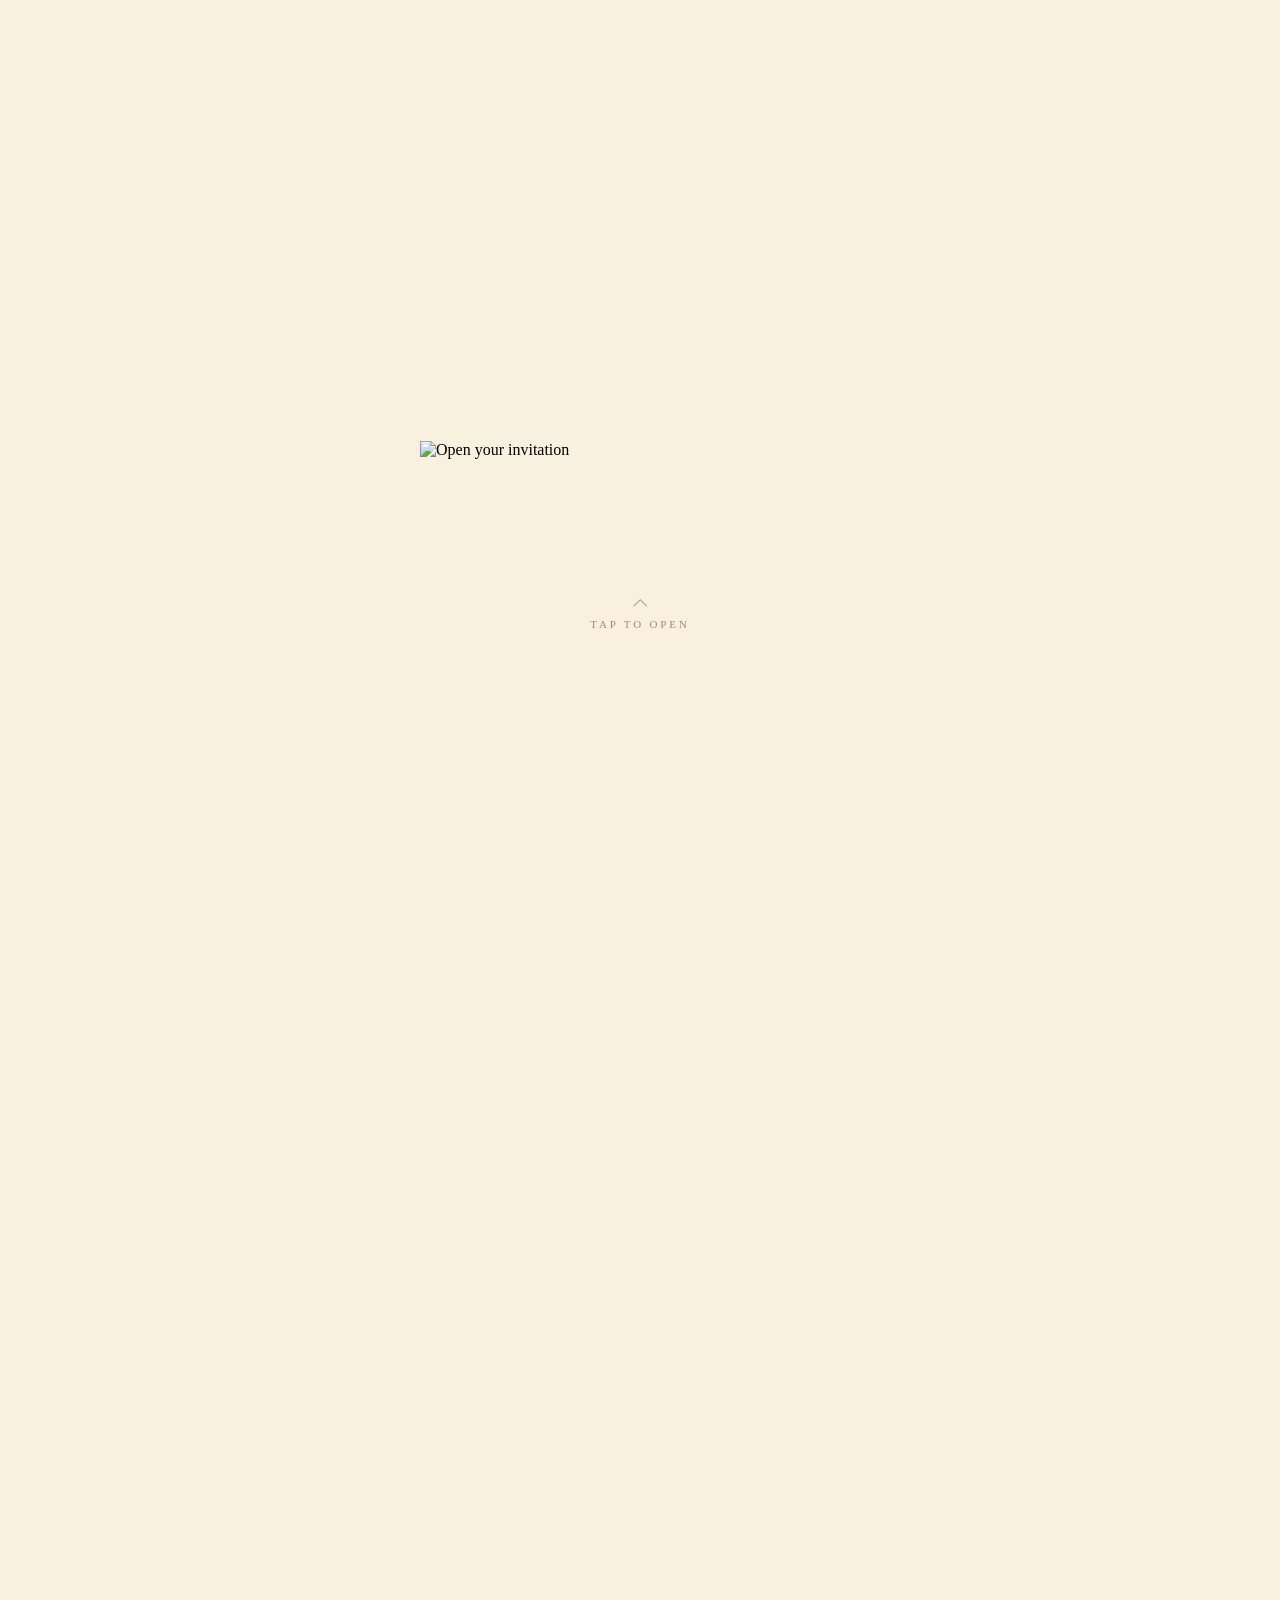
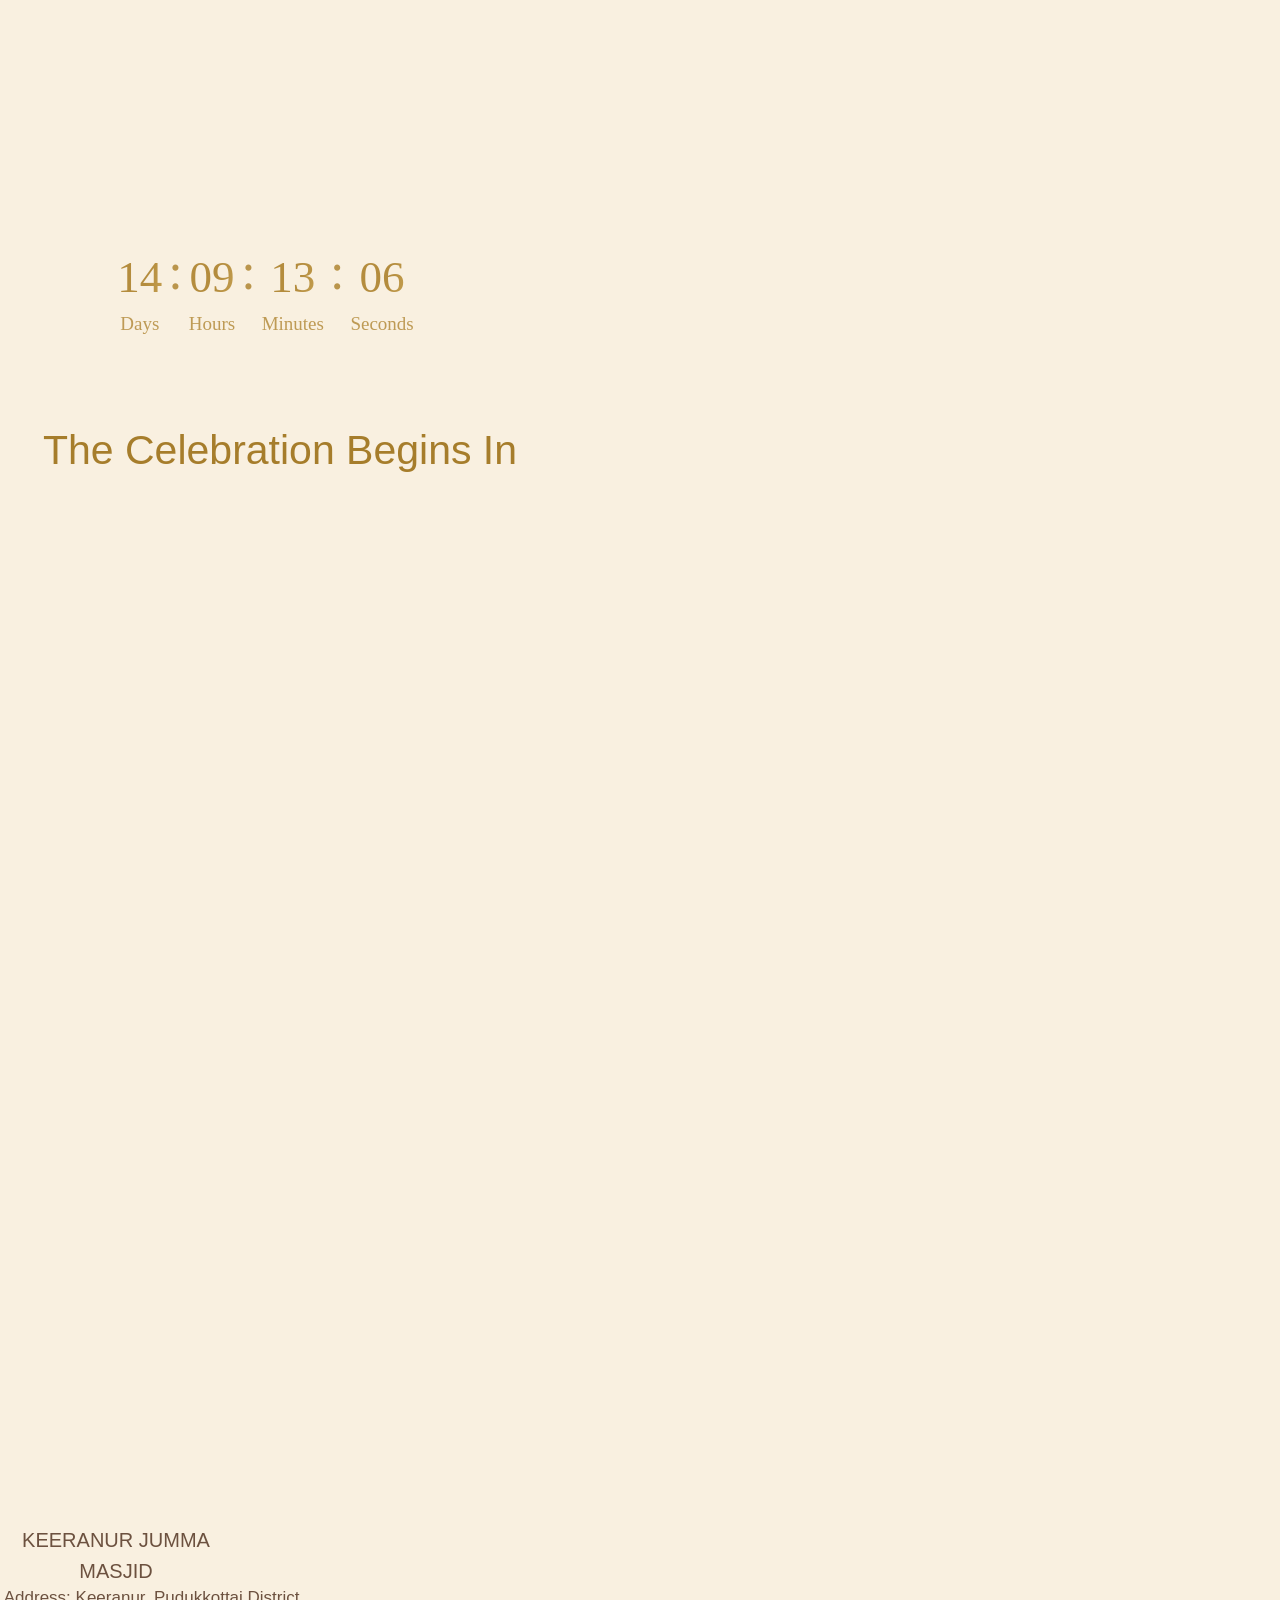
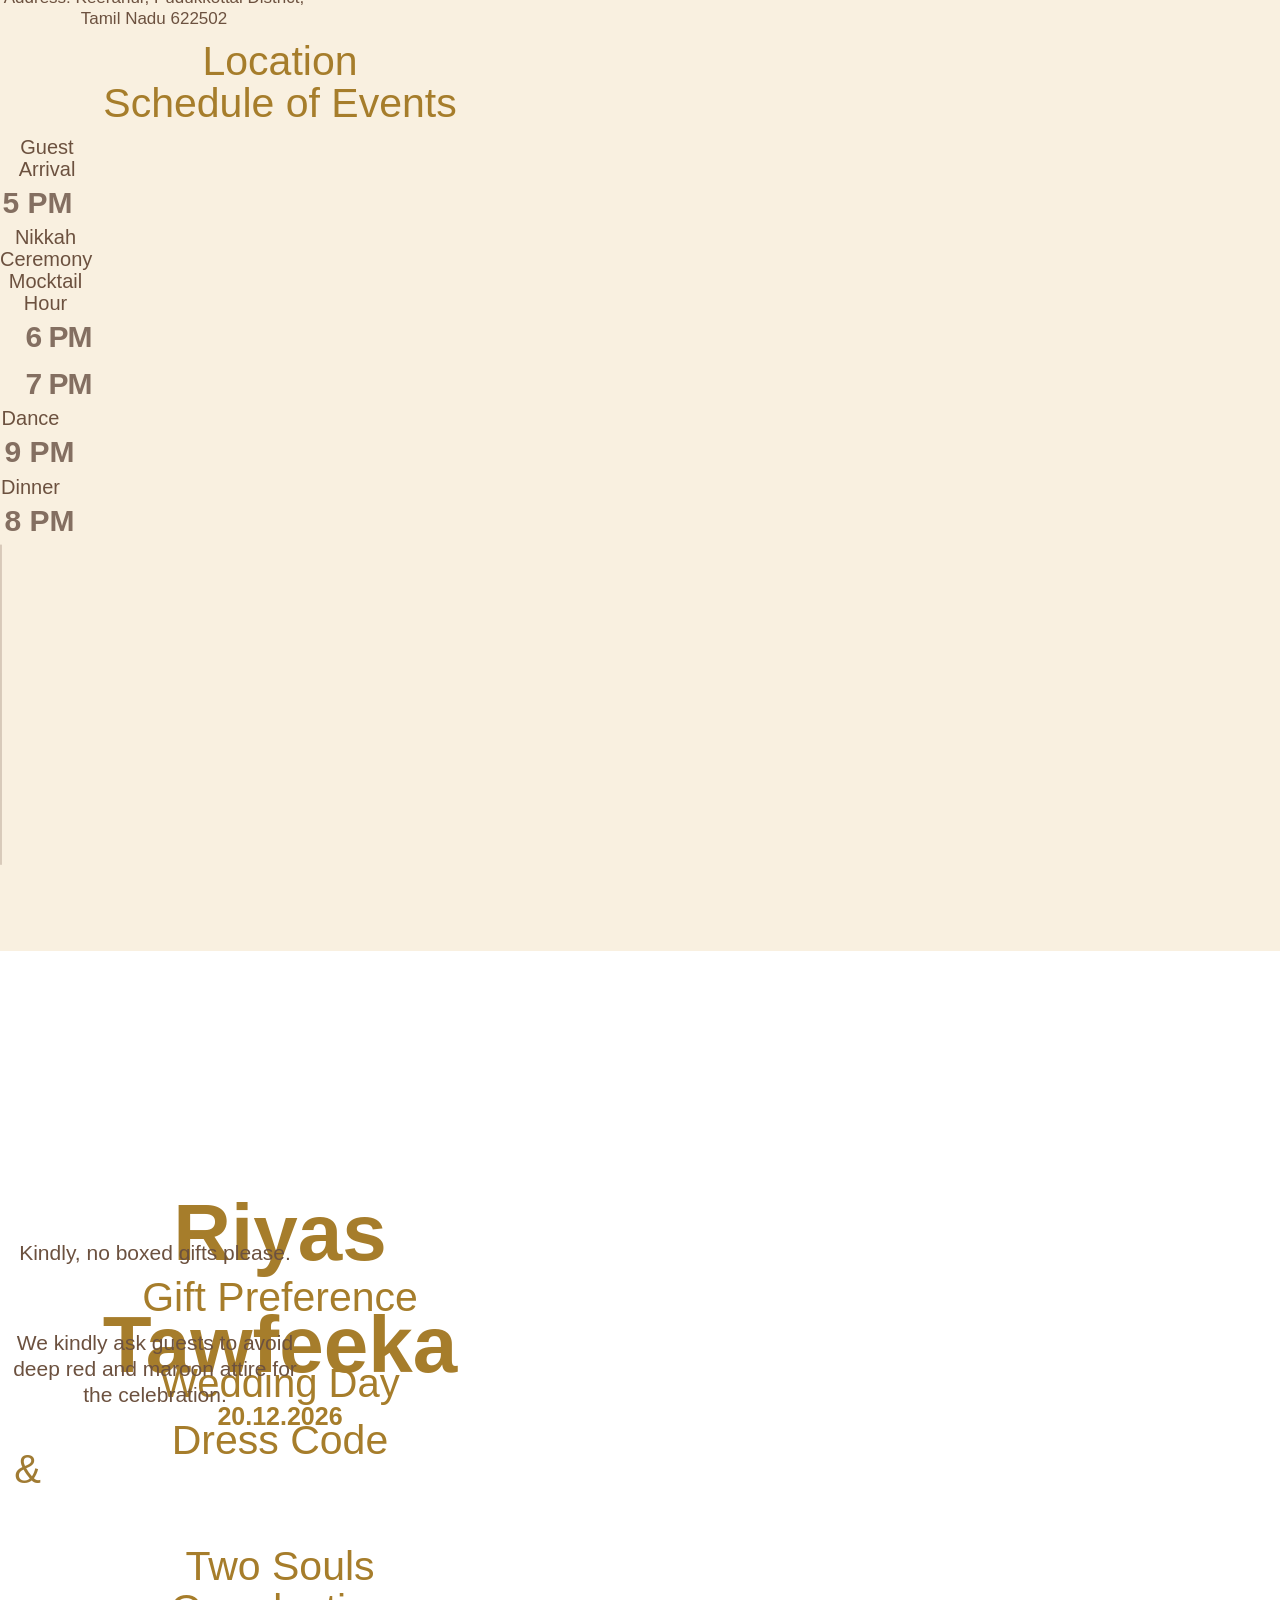
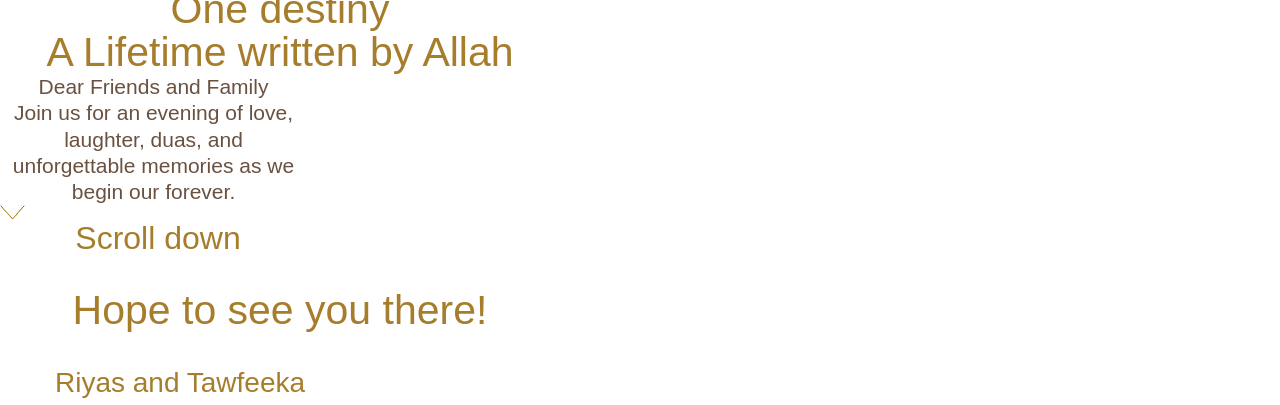
==== index.html @ 74efbaae "Debrand wedding invite: rename tilda files, clean assets and index.html" ====
<!DOCTYPE html>
<html lang="en">

<head>
  <meta charset="utf-8" />
  <meta http-equiv="Content-Type" content="text/html; charset=utf-8" />
  <meta name="viewport" content="width=device-width, initial-scale=1.0" />
  <title>Wedding Invitation | Riyas &amp; Tawfeeka</title>
  <meta name="description" content="Wedding Invitation - Riyas &amp; Tawfeeka. Join us as we celebrate our wedding." />
  <meta property="og:url" content="./" />
  <meta property="og:title" content="Wedding Invitation | Riyas &amp; Tawfeeka" />
  <meta property="og:description"
    content="Two Souls, One Destiny. A Lifetime written by Allah. Join us as we celebrate our wedding." />
  <meta property="og:type" content="website" />
  <meta property="og:image" content="assets/images/img3532-3566-4962-b739-616664393337_Screenshot_2026-06-2.png" />
  <link rel="canonical" href="./">
  <meta name="format-detection" content="telephone=no" />

  <link rel="icon" type="image/png" sizes="32x32"
    href="assets/images/img3331-3833-4662-b234-353330306132_favicon-light_1.png"
    media="(prefers-color-scheme: light)" />
  <link rel="icon" type="image/png" sizes="32x32"
    href="assets/images/img3239-3439-4130-a237-303663656638_favicon-dark_1.png" media="(prefers-color-scheme: dark)" />
  <link rel="icon" type="image/svg+xml" sizes="any"
    href="assets/images/img6630-6464-4531-a461-396132346132_favicon_1.svg">
  <link rel="apple-touch-icon" type="image/png"
    href="assets/images/img3761-3535-4439-b530-303639633934_apple-touch-icon_1.png">
  <link rel="icon" type="image/png" sizes="192x192"
    href="assets/images/img3761-3535-4439-b530-303639633934_apple-touch-icon_1.png">

  <link rel="stylesheet" href="assets/css/grid.css" type="text/css" media="all" />
  <link rel="stylesheet" href="assets/css/style.css" type="text/css" media="all" />
  <link rel="stylesheet" href="assets/css/animation.css" type="text/css" media="all" />

  <script nomodule src="assets/js/polyfill.min.js" charset="utf-8"></script>
  <script type="text/javascript">
    function t_onReady(func) {
      if (document.readyState != 'loading') { func(); }
      else { document.addEventListener('DOMContentLoaded', func); }
    }
    function t_onFuncLoad(funcName, okFunc, time) {
      if (typeof window[funcName] === 'function') { okFunc(); }
      else { setTimeout(function () { t_onFuncLoad(funcName, okFunc, time); }, (time || 100)); }
    }
    function t396_initialScale(t) {
      var e = document.getElementById("rec" + t);
      if (e) {
        var i = e.querySelector(".t396__artboard");
        if (i) {
          window.tn_scale_initial_window_width || (window.tn_scale_initial_window_width = document.documentElement.clientWidth);
          var a = window.tn_scale_initial_window_width, l = [], n, r = i.getAttribute("data-artboard-screens");
          if (r) {
            r = r.split(",");
            for (var o = 0; o < r.length; o++) l[o] = parseInt(r[o], 10);
          } else l = [320, 480, 640, 960, 1200];
          for (var o = 0; o < l.length; o++) {
            var _ = l[o];
            a >= _ && (n = _);
          }
          var d = false,
            s = "center" === t396_scaleInitial__getFieldValue(i, "valign", n, l),
            c = "grid" === t396_scaleInitial__getFieldValue(i, "upscale", n, l),
            u = t396_scaleInitial__getFieldValue(i, "height_vh", n, l),
            g = t396_scaleInitial__getFieldValue(i, "height", n, l),
            w = !!window.opr && !!window.opr.addons || !!window.opera || -1 !== navigator.userAgent.indexOf(" OPR/");
          if (!d && s && !c && !u && g && !w) {
            var f = parseFloat((a / n).toFixed(3)),
              h = [i, i.querySelector(".t396__carrier"), i.querySelector(".t396__filter")],
              v = Math.floor(parseInt(g, 10) * f) + "px";
            i.style.setProperty("--initial-scale-height", v);
            for (var o = 0; o < h.length; o++) h[o] && h[o].style.setProperty("height", "var(--initial-scale-height)");
            t396_scaleInitial__getElementsToScale(i, n, l).forEach(function (t) { t.style.zoom = f; });
          }
        }
      }
    }
    function t396_scaleInitial__getElementsToScale(t, e, i) {
      return t ? Array.prototype.slice.call(t.children).filter(function (t) {
        if (!t) return false;
        if (!t.classList.contains("t396__elem") && !t.classList.contains("t396__group")) return false;
        if (!t.querySelector(".tn-molecule, .tn-atom")) return false;
        var a = !t.getAttribute("data-elem-type") && t.classList.contains("tn-group"),
          l = t396_scaleInitial__getFieldValue(t, "container", e, i);
        return !l && a && (l = "grid"), "grid" === l;
      }) : [];
    }
    function t396_scaleInitial__getFieldValue(t, e, i, a) {
      if (!t) return null;
      var l = a[a.length - 1], n = t.getAttribute(t396_scaleInitial__getFieldAttribute(t, e, i, l));
      if (null === n) for (var r = 0; r < a.length; r++) {
        var o = a[r];
        if (!(o <= i) && null !== (n = t.getAttribute(t396_scaleInitial__getFieldAttribute(t, e, o, l)))) break;
      }
      return n;
    }
    function t396_scaleInitial__getFieldAttribute(t, e, i, a) {
      var l = ["widthmode", "heightmode", "flex"],
        n = t.classList.contains("t396__artboard"),
        r = !n && t.classList.contains("tn-group"),
        o = "data-field-";
      n && (o = "data-artboard-");
      r && (o = "data-group-");
      var _ = "-value";
      return (n || r && -1 !== l.indexOf(e)) && (_ = ""), o + e + (i === a ? "" : "-res-" + i) + _;
    }
    window.TN_SCALE_INITIAL_VER = "1.0";
    window.tn_scale_initial_window_width = null;
  </script>

  <script src="assets/js/core.min.js" charset="utf-8" defer></script>
  <script src="assets/js/blocks.js" charset="utf-8" async></script>
  <script src="assets/js/lazyload.min.js" charset="utf-8" async></script>
  <script src="assets/js/animation.min.js" charset="utf-8" async></script>
  <script src="assets/js/artboard.min.js" charset="utf-8" async></script>
  <script src="assets/js/animation-sbs.min.js" charset="utf-8" async></script>
  <script src="assets/js/artboard-scale.min.js" charset="utf-8" async></script>

  <script type="text/javascript">
    (function () {
      if (typeof (sessionStorage) != 'undefined' && sessionStorage.getItem('visited') !== 'y' && document.visibilityState) {
        var style = document.createElement('style');
        style.type = 'text/css';
        style.innerHTML = '@media screen and (min-width: 980px) {.t-records {opacity: 0;}.t-records_animated {transition: opacity ease-in-out .2s;}.t-records.t-records_visible {opacity: 1;}}';
        document.getElementsByTagName('head')[0].appendChild(style);
        function t_setvisRecs() {
          var alr = document.querySelectorAll('.t-records');
          Array.prototype.forEach.call(alr, function (el) { el.classList.add("t-records_animated"); });
          setTimeout(function () {
            Array.prototype.forEach.call(alr, function (el) { el.classList.add("t-records_visible"); });
            sessionStorage.setItem("visited", "y");
          }, 400);
        }
        document.addEventListener('DOMContentLoaded', t_setvisRecs);
      }
    })();
  </script>

  <style id="local-fonts">
    @font-face {
      font-family: 'Cinzel';
      font-style: normal;
      font-weight: 400;
      font-display: swap;
      src: url('assets/fonts/cinzel-ext.woff2') format('woff2');
      unicode-range: U+0100-02BA, U+02BD-02C5, U+02C7-02CC, U+02CE-02D7, U+02DD-02FF, U+0304, U+0308, U+0329, U+1D00-1DBF, U+1E00-1E9F, U+1EF2-1EFF, U+2020, U+20A0-20AB, U+20AD-20C4, U+2113, U+2C60-2C7F, U+A720-A7FF;
    }

    @font-face {
      font-family: 'Cinzel';
      font-style: normal;
      font-weight: 400;
      font-display: swap;
      src: url('assets/fonts/cinzel-latin.woff2') format('woff2');
      unicode-range: U+0000-00FF, U+0131, U+0152-0153, U+02BB-02BC, U+02C6, U+02DA, U+02DC, U+0304, U+0308, U+0329, U+2000-206F, U+20AC, U+2122, U+2191, U+2193, U+2212, U+2215, U+FEFF, U+FFFD;
    }

    @font-face {
      font-family: 'Cinzel';
      font-style: normal;
      font-weight: 500;
      font-display: swap;
      src: url('assets/fonts/cinzel-ext.woff2') format('woff2');
      unicode-range: U+0100-02BA, U+02BD-02C5, U+02C7-02CC, U+02CE-02D7, U+02DD-02FF, U+0304, U+0308, U+0329, U+1D00-1DBF, U+1E00-1E9F, U+1EF2-1EFF, U+2020, U+20A0-20AB, U+20AD-20C4, U+2113, U+2C60-2C7F, U+A720-A7FF;
    }

    @font-face {
      font-family: 'Cinzel';
      font-style: normal;
      font-weight: 500;
      font-display: swap;
      src: url('assets/fonts/cinzel-latin.woff2') format('woff2');
      unicode-range: U+0000-00FF, U+0131, U+0152-0153, U+02BB-02BC, U+02C6, U+02DA, U+02DC, U+0304, U+0308, U+0329, U+2000-206F, U+20AC, U+2122, U+2191, U+2193, U+2212, U+2215, U+FEFF, U+FFFD;
    }

    @font-face {
      font-family: 'Ovo';
      font-style: normal;
      font-weight: 400;
      font-display: swap;
      src: url('assets/fonts/ovo-latin.woff2') format('woff2');
      unicode-range: U+0000-00FF, U+0131, U+0152-0153, U+02BB-02BC, U+02C6, U+02DA, U+02DC, U+0304, U+0308, U+0329, U+2000-206F, U+20AC, U+2122, U+2191, U+2193, U+2212, U+2215, U+FEFF, U+FFFD;
    }
  </style>

</head>

<body class="t-body" style="margin:0;">
  <div id="allrecords" class="t-records">
    <div id="rec4227046903" class="r t-rec" data-animationappear="off" data-record-type="131">
      <div class="t123">
        <div class="t-container_100">
          <div class="t-width t-width_100">
            <style>
              #envelopeOverlay {
                position: fixed;
                inset: 0;
                z-index: 99999;
                background: #F9F0E0;
                display: flex;
                flex-direction: column;
                align-items: center;
                justify-content: center;
                cursor: pointer;
                -webkit-tap-highlight-color: transparent;
                user-select: none;
                transition: opacity 1.4s ease;
              }

              #envelopeImg {
                width: 100%;
                max-width: 440px;
                display: block;
                object-fit: contain;
              }

              #envelopeTapWrap {
                position: absolute;
                bottom: 30%;
                left: 50%;
                transform: translateX(-50%);
                display: flex;
                flex-direction: column;
                align-items: center;
                gap: 7px;
                animation: envelopeTapIn 1.2s 0.8s both;
              }

              @keyframes envelopeTapIn {
                from {
                  opacity: 0;
                  transform: translateX(-50%) translateY(6px);
                }

                to {
                  opacity: 1;
                  transform: translateX(-50%) translateY(0);
                }
              }

              #envelopeTapLabel {
                font-family: 'Cinzel', Georgia, serif;
                font-size: 11px;
                letter-spacing: 0.26em;
                text-transform: uppercase;
                color: rgba(140, 100, 60, 0.75);
                animation: envelopePulse 2.4s 1.6s ease-in-out infinite;
                white-space: nowrap;
              }

              @keyframes envelopePulse {

                0%,
                100% {
                  opacity: 0.45;
                  letter-spacing: 0.26em;
                }

                50% {
                  opacity: 1;
                  letter-spacing: 0.30em;
                }
              }

              .envelope-chevron {
                width: 10px;
                height: 10px;
                border-right: 1.5px solid rgba(140, 100, 60, 0.6);
                border-top: 1.5px solid rgba(140, 100, 60, 0.6);
                transform: rotate(-45deg);
                animation: envelopeChevron 2.4s 1.9s ease-in-out infinite;
              }

              @keyframes envelopeChevron {

                0%,
                100% {
                  transform: rotate(-45deg) translate(0, 0);
                  opacity: 0.6;
                }

                50% {
                  transform: rotate(-45deg) translate(2px, -2px);
                  opacity: 1;
                }
              }

              #envelopeVideoWrap {
                position: fixed;
                inset: 0;
                z-index: 100000;
                display: flex;
                align-items: center;
                justify-content: center;
                background: #F9F0E0;
                opacity: 0;
                transition: opacity 0.8s ease;
                pointer-events: none;
              }

              #envelopeVideoWrap.envelope-video-in {
                opacity: 1;
                pointer-events: all;
              }

              #envelopeVideoWrap.envelope-video-out {
                opacity: 0;
                transition: opacity 1.4s ease;
              }

              #envelopeVideo {
                width: 100%;
                max-width: 440px;
                display: block;
                object-fit: contain;
              }

              /* Floating audio toggle button â€” displayed once invitation is opened */
              #audioBtn {
                position: fixed;
                bottom: 20px;
                right: 20px;
                width: 60px;
                height: 60px;
                background: #5A0F1B;
                border-radius: 50%;
                display: flex;
                justify-content: center;
                align-items: center;
                z-index: 2147483647;
                cursor: pointer;
                box-shadow: 0 4px 6px rgba(0, 0, 0, 0.1);
                visibility: hidden;
                opacity: 0;
                transition: opacity 0.3s ease-in-out;
              }

              #audioBtn svg {
                width: 30px;
                height: 30px;
                fill: white;
              }
            </style>
            <audio id="bgAudio" loop>
              <source src="assets/media/music.mp3" type="audio/mp3">
            </audio>
            <div id="envelopeOverlay">
              <img id="envelopeImg" src="assets/media/envelope_cover.png" alt="Open your invitation" draggable="false">
              <div id="envelopeTapWrap">
                <div class="envelope-chevron"></div>
                <div id="envelopeTapLabel">Tap to open</div>
              </div>
            </div>
            <div id="envelopeVideoWrap">
              <video id="envelopeVideo" src="assets/media/envelope_open.mp4" muted playsinline preload="auto"></video>
            </div>
            <div id="audioBtn">
              <svg id="iconPause" xmlns="http://www.w3.org/2000/svg" viewBox="0 0 24 24" style="display:block">
                <rect x="6" y="5" width="4" height="14" rx="1" />
                <rect x="14" y="5" width="4" height="14" rx="1" />
              </svg>
              <svg id="iconPlay" xmlns="http://www.w3.org/2000/svg" viewBox="0 0 24 24" style="display:none">
                <polygon points="5,3 19,12 5,21" />
              </svg>
            </div>
            <script>
              (function () {
                var overlay = document.getElementById('envelopeOverlay');
                var videoWrap = document.getElementById('envelopeVideoWrap');
                var video = document.getElementById('envelopeVideo');
                var audio = document.getElementById('bgAudio');
                var audioBtn = document.getElementById('audioBtn');
                var iconPause = document.getElementById('iconPause');
                var iconPlay = document.getElementById('iconPlay');
                var done = false;
                var audioUnlocked = false;

                function unlockAudio() {
                  if (audioUnlocked) return;
                  audioUnlocked = true;
                  var p = audio.play();
                  if (p && p.then) {
                    p.then(function () {
                      audio.pause();
                      audio.currentTime = 0;
                    }).catch(function () { });
                  } else {
                    audio.pause();
                  }
                }

                function startVideo() {
                  if (done) return;
                  done = true;

                  // Fade out envelope cover
                  overlay.style.opacity = '0';
                  overlay.style.pointerEvents = 'none';
                  setTimeout(function () { overlay.style.display = 'none'; }, 1400);

                  // Show and play opening video
                  videoWrap.classList.add('envelope-video-in');
                  var vp = video.play();
                  if (vp && vp.catch) vp.catch(function () { });

                  // Start background music
                  audio.volume = 1;
                  var ap = audio.play();
                  if (ap && ap.catch) ap.catch(function () { });
                }

                function endSequence() {
                  // Fade out video reveal
                  videoWrap.classList.remove('envelope-video-in');
                  videoWrap.classList.add('envelope-video-out');
                  setTimeout(function () { videoWrap.style.display = 'none'; }, 1400);

                  // Show floating audio toggle button
                  audioBtn.style.visibility = 'visible';
                  audioBtn.style.opacity = '1';
                }

                // Prime audio silently on first touch, start animation on click
                overlay.addEventListener('touchstart', unlockAudio, { passive: true });
                overlay.addEventListener('click', startVideo);

                // Fade out video 0.8s before playback finishes
                video.addEventListener('timeupdate', function () {
                  if (video.duration && video.currentTime >= video.duration - 0.8 && !video.dataset.fading) {
                    video.dataset.fading = '1';
                    endSequence();
                  }
                });

                // Audio button toggle
                audioBtn.addEventListener('click', function () {
                  if (audio.paused) {
                    audio.play();
                    iconPlay.style.display = 'none';
                    iconPause.style.display = 'block';
                  } else {
                    audio.pause();
                    iconPlay.style.display = 'block';
                    iconPause.style.display = 'none';
                  }
                });

                video.load();
              })();
            </script>
          </div>
        </div>
      </div>
    </div>
    <div id="rec4227041103" class="r t-rec" style=" " data-animationappear="off" data-record-type="396">
      <style>
        #rec4227041103 .t396__artboard {
          height: 1240px;
          background-color: #f9f0e0;
        }

        #rec4227041103 .t396__filter {
          height: 1240px;
        }

        #rec4227041103 .t396__carrier {
          height: 1240px;
          background-position: center center;
          background-attachment: scroll;
          background-size: cover;
          background-repeat: no-repeat;
        }

        @media screen and (max-width:1199px) {

          #rec4227041103 .t396__artboard,
          #rec4227041103 .t396__filter,
          #rec4227041103 .t396__carrier {}

          #rec4227041103 .t396__filter {}

          #rec4227041103 .t396__carrier {
            background-attachment: scroll;
          }
        }

        @media screen and (max-width:959px) {

          #rec4227041103 .t396__artboard,
          #rec4227041103 .t396__filter,
          #rec4227041103 .t396__carrier {}

          #rec4227041103 .t396__filter {}

          #rec4227041103 .t396__carrier {
            background-attachment: scroll;
          }
        }

        @media screen and (max-width:639px) {

          #rec4227041103 .t396__artboard,
          #rec4227041103 .t396__filter,
          #rec4227041103 .t396__carrier {}

          #rec4227041103 .t396__filter {}

          #rec4227041103 .t396__carrier {
            background-attachment: scroll;
          }
        }

        @media screen and (max-width:479px) {

          #rec4227041103 .t396__artboard,
          #rec4227041103 .t396__filter,
          #rec4227041103 .t396__carrier {
            height: 1240px;
          }

          #rec4227041103 .t396__filter {}

          #rec4227041103 .t396__carrier {
            background-attachment: scroll;
          }
        }

        #rec4227041103 .tn-elem[data-elem-id="1773841348614000001"] {
          z-index: 3;
          top: 0px;
          left: calc(50% - 600px + 375px);
          width: 450px;
          height: 762px;
        }

        #rec4227041103 .tn-elem[data-elem-id="1773841348614000001"] .tn-atom {
          background-position: center center;
          border-width: var(--t396-borderwidth, 0);
          border-style: var(--t396-borderstyle, solid);
          border-color: var(--t396-bordercolor, transparent);
          transition: background-color var(--t396-speedhover, 0s) ease-in-out, color var(--t396-speedhover, 0s) ease-in-out, border-color var(--t396-speedhover, 0s) ease-in-out, box-shadow var(--t396-shadowshoverspeed, 0.2s) ease-in-out;
        }

        @media screen and (max-width:1199px) {
          #rec4227041103 .tn-elem[data-elem-id="1773841348614000001"] {
            display: table;
            top: 0px;
            left: calc(50% - 480px + 255px);
            width: 450px;
            height: 491px;
          }
        }

        @media screen and (max-width:959px) {
          #rec4227041103 .tn-elem[data-elem-id="1773841348614000001"] {
            display: table;
            top: 0px;
            left: calc(50% - 320px + 95px);
            width: 450px;
          }
        }

        @media screen and (max-width:639px) {
          #rec4227041103 .tn-elem[data-elem-id="1773841348614000001"] {
            display: table;
            left: calc(50% - 240px + 15px);
            width: 450px;
          }
        }

        @media screen and (max-width:479px) {
          #rec4227041103 .tn-elem[data-elem-id="1773841348614000001"] {
            display: table;
            left: calc(50% - 160px + -65px);
            width: 450px;
            height: 492px;
          }
        }

        #rec4227041103 .tn-elem[data-elem-id="1763402091707"] {
          z-index: 3;
          top: 0px;
          left: calc(50% - 600px + 375px);
          width: 450px;
          height: 676px;
        }

        #rec4227041103 .tn-elem[data-elem-id="1763402091707"] .tn-atom {
          border-radius: 0px 0px 0px 0px;
          opacity: 0.5;
          background-image: radial-gradient(circle at center, rgba(255, 249, 235, 1) 0%, rgba(255, 231, 192, 0) 85%);
          border-width: var(--t396-borderwidth, 0);
          border-style: var(--t396-borderstyle, solid);
          border-color: var(--t396-bordercolor, transparent);
          transition: background-color var(--t396-speedhover, 0s) ease-in-out, color var(--t396-speedhover, 0s) ease-in-out, border-color var(--t396-speedhover, 0s) ease-in-out, box-shadow var(--t396-shadowshoverspeed, 0.2s) ease-in-out;
        }

        @media screen and (max-width:1199px) {
          #rec4227041103 .tn-elem[data-elem-id="1763402091707"] {
            display: table;
            left: calc(50% - 480px + 255px);
          }
        }

        @media screen and (max-width:959px) {
          #rec4227041103 .tn-elem[data-elem-id="1763402091707"] {
            display: table;
            left: calc(50% - 320px + 95px);
          }
        }

        @media screen and (max-width:639px) {
          #rec4227041103 .tn-elem[data-elem-id="1763402091707"] {
            display: table;
            left: calc(50% - 240px + 15px);
          }
        }

        @media screen and (max-width:479px) {
          #rec4227041103 .tn-elem[data-elem-id="1763402091707"] {
            display: table;
            left: calc(50% - 160px + -65px);
          }
        }

        #rec4227041103 .tn-elem[data-elem-id="1779527203760000001"] {
          display: block;
          z-index: 3;
          top: 753px;
          left: calc(50% - 600px + 228px);
          width: 744px;
          height: 487px;
        }

        #rec4227041103 .tn-elem[data-elem-id="1779527203760000001"] .tn-atom {
          display: block;
          height: 100%;
          box-sizing: border-box;
          border-radius: 0px 0px 0px 0px;
          background-position: center center;
          border-width: var(--t396-borderwidth, 0);
          border-style: var(--t396-borderstyle, solid);
          border-color: var(--t396-bordercolor, transparent);
          transition: background-color var(--t396-speedhover, 0s) ease-in-out, color var(--t396-speedhover, 0s) ease-in-out, border-color var(--t396-speedhover, 0s) ease-in-out, box-shadow var(--t396-shadowshoverspeed, 0.2s) ease-in-out;
        }

        #rec4227041103 .tn-elem[data-elem-id="1779527203760000001"] .tn-atom__img {
          border-radius: 0px 0px 0px 0px;
          object-fit: fill;
          height: 100%;
          object-position: center center;
        }

        @media screen and (max-width:1199px) {
          #rec4227041103 .tn-elem[data-elem-id="1779527203760000001"] {
            display: block;
            top: 758px;
            left: calc(50% - 480px + 108px);
            height: 479px;
          }
        }

        @media screen and (max-width:959px) {
          #rec4227041103 .tn-elem[data-elem-id="1779527203760000001"] {
            display: block;
            top: 763px;
            left: calc(50% - 320px + -52px);
            height: 477px;
          }
        }

        @media screen and (max-width:639px) {
          #rec4227041103 .tn-elem[data-elem-id="1779527203760000001"] {
            display: block;
            top: 763px;
            left: calc(50% - 240px + -132px);
            height: 470px;
          }
        }

        @media screen and (max-width:479px) {
          #rec4227041103 .tn-elem[data-elem-id="1779527203760000001"] {
            display: block;
            top: 763px;
            left: calc(50% - 160px + -212px);
            height: 477px;
          }
        }

        #rec4227041103 .tn-elem[data-elem-id="1763402147625"] {
          color: #a67d2b;
          text-align: center;
          z-index: 3;
          top: 294px;
          left: calc(50% - 600px + 320px);
          width: 560px;
          height: auto;
        }

        #rec4227041103 .tn-elem[data-elem-id="1763402147625"] .tn-atom {
          vertical-align: middle;
          color: #a67d2b;
          font-size: 80px;
          font-family: var(--t-text-font, Arial);
          line-height: 0.7;
          font-weight: 800;
          border-radius: 0px 0px 0px 0px;
          padding: 0px 0px 0px 0px;
          background-position: center center;
          border-width: var(--t396-borderwidth, 0);
          border-style: var(--t396-borderstyle, solid);
          border-color: var(--t396-bordercolor, transparent);
          transition: background-color var(--t396-speedhover, 0s) ease-in-out, color var(--t396-speedhover, 0s) ease-in-out, border-color var(--t396-speedhover, 0s) ease-in-out, box-shadow var(--t396-shadowshoverspeed, 0.2s) ease-in-out;
          --t396-shadow-text-opacity: 100%;
          text-shadow: var(--t396-shadow-text-x, 0px) var(--t396-shadow-text-y, 0px) var(--t396-shadow-text-blur, 0px) rgba(var(--t396-shadow-text-color), var(--t396-shadow-text-opacity, 100%));
        }

        @media screen and (max-width:1199px) {
          #rec4227041103 .tn-elem[data-elem-id="1763402147625"] {
            display: table;
            left: calc(50% - 480px + 200px);
            width: px;
            height: auto;
          }

          #rec4227041103 .tn-elem[data-elem-id="1763402147625"] .tn-atom {
            white-space: normal;
            background-size: cover;
          }
        }

        @media screen and (max-width:959px) {
          #rec4227041103 .tn-elem[data-elem-id="1763402147625"] {
            display: table;
            left: calc(50% - 320px + 40px);
            width: px;
            height: auto;
          }

          #rec4227041103 .tn-elem[data-elem-id="1763402147625"] .tn-atom {
            white-space: normal;
            background-size: cover;
          }
        }

        @media screen and (max-width:639px) {
          #rec4227041103 .tn-elem[data-elem-id="1763402147625"] {
            display: table;
            left: calc(50% - 240px + -40px);
            width: px;
            height: auto;
          }

          #rec4227041103 .tn-elem[data-elem-id="1763402147625"] .tn-atom {
            white-space: normal;
            background-size: cover;
          }
        }

        @media screen and (max-width:479px) {
          #rec4227041103 .tn-elem[data-elem-id="1763402147625"] {
            display: table;
            left: calc(50% - 160px + -120px);
            width: px;
            height: auto;
          }

          #rec4227041103 .tn-elem[data-elem-id="1763402147625"] .tn-atom {
            white-space: normal;
            background-size: cover;
          }
        }

        #rec4227041103 .tn-elem[data-elem-id="176340398328864790"] {
          color: #a67d2b;
          text-align: center;
          z-index: 3;
          top: 154px;
          left: calc(50% - 600px + 320px);
          width: 560px;
          height: 37px;
        }

        #rec4227041103 .tn-elem[data-elem-id="176340398328864790"] .tn-atom {
          vertical-align: middle;
          color: #a67d2b;
          font-size: 40px;
          font-family: 'NewFonts', Arial, sans-serif;
          line-height: 0.5;
          font-weight: 300;
          border-radius: 0px 0px 0px 0px;
          padding: 0px 0px 0px 0px;
          background-position: center center;
          border-width: var(--t396-borderwidth, 0);
          border-style: var(--t396-borderstyle, solid);
          border-color: var(--t396-bordercolor, transparent);
          transition: background-color var(--t396-speedhover, 0s) ease-in-out, color var(--t396-speedhover, 0s) ease-in-out, border-color var(--t396-speedhover, 0s) ease-in-out, box-shadow var(--t396-shadowshoverspeed, 0.2s) ease-in-out;
          --t396-shadow-text-opacity: 100%;
          text-shadow: var(--t396-shadow-text-x, 0px) var(--t396-shadow-text-y, 0px) var(--t396-shadow-text-blur, 0px) rgba(var(--t396-shadow-text-color), var(--t396-shadow-text-opacity, 100%));
        }

        @media screen and (max-width:1199px) {
          #rec4227041103 .tn-elem[data-elem-id="176340398328864790"] {
            display: table;
            left: calc(50% - 480px + 200px);
            width: px;
          }

          #rec4227041103 .tn-elem[data-elem-id="176340398328864790"] .tn-atom {
            white-space: normal;
            background-size: cover;
          }
        }

        @media screen and (max-width:959px) {
          #rec4227041103 .tn-elem[data-elem-id="176340398328864790"] {
            display: table;
            left: calc(50% - 320px + 40px);
            width: px;
          }

          #rec4227041103 .tn-elem[data-elem-id="176340398328864790"] .tn-atom {
            white-space: normal;
            background-size: cover;
          }
        }

        @media screen and (max-width:639px) {
          #rec4227041103 .tn-elem[data-elem-id="176340398328864790"] {
            display: table;
            left: calc(50% - 240px + -40px);
            width: px;
          }

          #rec4227041103 .tn-elem[data-elem-id="176340398328864790"] .tn-atom {
            white-space: normal;
            background-size: cover;
          }
        }

        @media screen and (max-width:479px) {
          #rec4227041103 .tn-elem[data-elem-id="176340398328864790"] {
            display: table;
            left: calc(50% - 160px + -120px);
            width: px;
          }

          #rec4227041103 .tn-elem[data-elem-id="176340398328864790"] .tn-atom {
            white-space: normal;
            background-size: cover;
          }
        }

        #rec4227041103 .tn-elem[data-elem-id="176340401720454780"] {
          color: #a67d2b;
          text-align: center;
          z-index: 3;
          top: 196px;
          left: calc(50% - 600px + 320px);
          width: 560px;
          height: 37px;
        }

        #rec4227041103 .tn-elem[data-elem-id="176340401720454780"] .tn-atom {
          vertical-align: middle;
          color: #a67d2b;
          font-size: 25px;
          font-family: 'NewFonts', Arial, sans-serif;
          line-height: 0.5;
          font-weight: 600;
          border-radius: 0px 0px 0px 0px;
          padding: 0px 0px 0px 0px;
          background-position: center center;
          border-width: var(--t396-borderwidth, 0);
          border-style: var(--t396-borderstyle, solid);
          border-color: var(--t396-bordercolor, transparent);
          transition: background-color var(--t396-speedhover, 0s) ease-in-out, color var(--t396-speedhover, 0s) ease-in-out, border-color var(--t396-speedhover, 0s) ease-in-out, box-shadow var(--t396-shadowshoverspeed, 0.2s) ease-in-out;
          --t396-shadow-text-opacity: 100%;
          text-shadow: var(--t396-shadow-text-x, 0px) var(--t396-shadow-text-y, 0px) var(--t396-shadow-text-blur, 0px) rgba(var(--t396-shadow-text-color), var(--t396-shadow-text-opacity, 100%));
        }

        @media screen and (max-width:1199px) {
          #rec4227041103 .tn-elem[data-elem-id="176340401720454780"] {
            display: table;
            left: calc(50% - 480px + 200px);
            width: px;
          }

          #rec4227041103 .tn-elem[data-elem-id="176340401720454780"] .tn-atom {
            white-space: normal;
            background-size: cover;
          }
        }

        @media screen and (max-width:959px) {
          #rec4227041103 .tn-elem[data-elem-id="176340401720454780"] {
            display: table;
            left: calc(50% - 320px + 40px);
            width: px;
          }

          #rec4227041103 .tn-elem[data-elem-id="176340401720454780"] .tn-atom {
            white-space: normal;
            background-size: cover;
          }
        }

        @media screen and (max-width:639px) {
          #rec4227041103 .tn-elem[data-elem-id="176340401720454780"] {
            display: table;
            left: calc(50% - 240px + -40px);
            width: px;
          }

          #rec4227041103 .tn-elem[data-elem-id="176340401720454780"] .tn-atom {
            white-space: normal;
            background-size: cover;
          }
        }

        @media screen and (max-width:479px) {
          #rec4227041103 .tn-elem[data-elem-id="176340401720454780"] {
            display: table;
            left: calc(50% - 160px + -120px);
            width: px;
          }

          #rec4227041103 .tn-elem[data-elem-id="176340401720454780"] .tn-atom {
            white-space: normal;
            background-size: cover;
          }
        }

        #rec4227041103 .tn-elem[data-elem-id="176340390975774690"] {
          color: #a07b33;
          text-align: center;
          z-index: 3;
          top: 356px;
          left: calc(50% - 600px + 578px);
          width: 55px;
          height: auto;
        }

        #rec4227041103 .tn-elem[data-elem-id="176340390975774690"] .tn-atom {
          vertical-align: middle;
          color: #a07b33;
          font-size: 40px;
          font-family: 'NewFonts', Arial, sans-serif;
          line-height: 1.1;
          font-weight: 300;
          border-radius: 0px 0px 0px 0px;
          padding: 0px 0px 0px 0px;
          background-position: center center;
          border-width: var(--t396-borderwidth, 0);
          border-style: var(--t396-borderstyle, solid);
          border-color: var(--t396-bordercolor, transparent);
          transition: background-color var(--t396-speedhover, 0s) ease-in-out, color var(--t396-speedhover, 0s) ease-in-out, border-color var(--t396-speedhover, 0s) ease-in-out, box-shadow var(--t396-shadowshoverspeed, 0.2s) ease-in-out;
          --t396-shadow-text-opacity: 100%;
          text-shadow: var(--t396-shadow-text-x, 0px) var(--t396-shadow-text-y, 0px) var(--t396-shadow-text-blur, 0px) rgba(var(--t396-shadow-text-color), var(--t396-shadow-text-opacity, 100%));
        }

        @media screen and (max-width:1199px) {
          #rec4227041103 .tn-elem[data-elem-id="176340390975774690"] {
            display: table;
            left: calc(50% - 480px + 458px);
            width: px;
            height: auto;
          }

          #rec4227041103 .tn-elem[data-elem-id="176340390975774690"] .tn-atom {
            white-space: normal;
            background-size: cover;
          }
        }

        @media screen and (max-width:959px) {
          #rec4227041103 .tn-elem[data-elem-id="176340390975774690"] {
            display: table;
            left: calc(50% - 320px + 298px);
            width: px;
            height: auto;
          }

          #rec4227041103 .tn-elem[data-elem-id="176340390975774690"] .tn-atom {
            white-space: normal;
            background-size: cover;
          }
        }

        @media screen and (max-width:639px) {
          #rec4227041103 .tn-elem[data-elem-id="176340390975774690"] {
            display: table;
            left: calc(50% - 240px + 218px);
            width: px;
            height: auto;
          }

          #rec4227041103 .tn-elem[data-elem-id="176340390975774690"] .tn-atom {
            white-space: normal;
            background-size: cover;
          }
        }

        @media screen and (max-width:479px) {
          #rec4227041103 .tn-elem[data-elem-id="176340390975774690"] {
            display: table;
            left: calc(50% - 160px + 138px);
            width: px;
            height: auto;
          }

          #rec4227041103 .tn-elem[data-elem-id="176340390975774690"] .tn-atom {
            white-space: normal;
            background-size: cover;
          }
        }

        #rec4227041103 .tn-elem[data-elem-id="1780142978273000001"] {
          z-index: 3;
          top: 566px;
          left: calc(50% - 600px + 359px);
          width: 224px;
          height: auto;
        }

        #rec4227041103 .tn-elem.t396__elem--anim-hidden[data-elem-id="1780142978273000001"] {
          opacity: 0;
        }

        #rec4227041103 .tn-elem[data-elem-id="1780142978273000001"] .tn-atom {
          border-radius: 0px 0px 0px 0px;
          background-position: center center;
          border-width: var(--t396-borderwidth, 0);
          border-style: var(--t396-borderstyle, solid);
          border-color: var(--t396-bordercolor, transparent);
          transition: background-color var(--t396-speedhover, 0s) ease-in-out, color var(--t396-speedhover, 0s) ease-in-out, border-color var(--t396-speedhover, 0s) ease-in-out, box-shadow var(--t396-shadowshoverspeed, 0.2s) ease-in-out;
        }

        #rec4227041103 .tn-elem[data-elem-id="1780142978273000001"] .tn-atom__img {
          border-radius: 0px 0px 0px 0px;
          object-position: center center;
        }

        @media screen and (max-width:1199px) {
          #rec4227041103 .tn-elem[data-elem-id="1780142978273000001"] {
            display: table;
            left: calc(50% - 480px + 238px);
            height: auto;
          }
        }

        @media screen and (max-width:959px) {
          #rec4227041103 .tn-elem[data-elem-id="1780142978273000001"] {
            display: table;
            left: calc(50% - 320px + 77px);
            height: auto;
          }
        }

        @media screen and (max-width:639px) {
          #rec4227041103 .tn-elem[data-elem-id="1780142978273000001"] {
            display: table;
            left: calc(50% - 240px + 2px);
            height: auto;
          }
        }

        @media screen and (max-width:479px) {
          #rec4227041103 .tn-elem[data-elem-id="1780142978273000001"] {
            display: table;
            top: 568px;
            left: calc(50% - 160px + -77px);
            width: 218px;
            height: auto;
          }
        }

        #rec4227041103 .tn-elem[data-elem-id="1780748451024000006"] {
          z-index: 3;
          top: 547px;
          left: calc(50% - 600px + 605px);
          width: 236px;
          height: auto;
        }

        #rec4227041103 .tn-elem.t396__elem--anim-hidden[data-elem-id="1780748451024000006"] {
          opacity: 0;
        }

        #rec4227041103 .tn-elem[data-elem-id="1780748451024000006"] .tn-atom {
          border-radius: 0px 0px 0px 0px;
          background-position: center center;
          border-width: var(--t396-borderwidth, 0);
          border-style: var(--t396-borderstyle, solid);
          border-color: var(--t396-bordercolor, transparent);
          transition: background-color var(--t396-speedhover, 0s) ease-in-out, color var(--t396-speedhover, 0s) ease-in-out, border-color var(--t396-speedhover, 0s) ease-in-out, box-shadow var(--t396-shadowshoverspeed, 0.2s) ease-in-out;
        }

        #rec4227041103 .tn-elem[data-elem-id="1780748451024000006"] .tn-atom__img {
          border-radius: 0px 0px 0px 0px;
          object-position: center center;
        }

        @media screen and (max-width:1199px) {
          #rec4227041103 .tn-elem[data-elem-id="1780748451024000006"] {
            display: table;
            left: calc(50% - 480px + 488px);
            height: auto;
          }
        }

        @media screen and (max-width:959px) {
          #rec4227041103 .tn-elem[data-elem-id="1780748451024000006"] {
            display: table;
            left: calc(50% - 320px + 327px);
            height: auto;
          }
        }

        @media screen and (max-width:639px) {
          #rec4227041103 .tn-elem[data-elem-id="1780748451024000006"] {
            display: table;
            left: calc(50% - 240px + 252px);
            height: auto;
          }
        }

        @media screen and (max-width:479px) {
          #rec4227041103 .tn-elem[data-elem-id="1780748451024000006"] {
            display: table;
            top: 586px;
            left: calc(50% - 160px + 198px);
            width: 210px;
            height: auto;
          }
        }

        #rec4227041103 .tn-elem[data-elem-id="1780144694093"] {
          z-index: 3;
          top: -785px;
          left: calc(50% - 600px + 280px);
          width: 735px;
          height: auto;
        }

        #rec4227041103 .tn-elem[data-elem-id="1780144694093"] .tn-atom {
          border-radius: 0px 0px 0px 0px;
          background-position: center center;
          border-width: var(--t396-borderwidth, 0);
          border-style: var(--t396-borderstyle, solid);
          border-color: var(--t396-bordercolor, transparent);
          transition: background-color var(--t396-speedhover, 0s) ease-in-out, color var(--t396-speedhover, 0s) ease-in-out, border-color var(--t396-speedhover, 0s) ease-in-out, box-shadow var(--t396-shadowshoverspeed, 0.2s) ease-in-out;
        }

        #rec4227041103 .tn-elem[data-elem-id="1780144694093"] .tn-atom__img {
          border-radius: 0px 0px 0px 0px;
          object-position: center center;
        }

        @media screen and (max-width:1199px) {
          #rec4227041103 .tn-elem[data-elem-id="1780144694093"] {
            display: table;
            left: calc(50% - 480px + 280px);
            height: auto;
          }
        }

        @media screen and (max-width:959px) {
          #rec4227041103 .tn-elem[data-elem-id="1780144694093"] {
            display: table;
            left: calc(50% - 320px + 280px);
            height: auto;
          }
        }

        @media screen and (max-width:639px) {
          #rec4227041103 .tn-elem[data-elem-id="1780144694093"] {
            display: table;
            left: calc(50% - 240px + 280px);
            height: auto;
          }
        }

        @media screen and (max-width:479px) {
          #rec4227041103 .tn-elem[data-elem-id="1780144694093"] {
            display: table;
            left: calc(50% - 160px + 280px);
            height: auto;
          }
        }

        #rec4227041103 .tn-elem[data-elem-id="1780748008617000003"] {
          color: #a67d2b;
          text-align: center;
          z-index: 3;
          top: 899px;
          left: calc(50% - 600px + 320px);
          width: 560px;
          height: auto;
        }

        #rec4227041103 .tn-elem[data-elem-id="1780748008617000003"] .tn-atom {
          vertical-align: middle;
          color: #a67d2b;
          font-size: 41px;
          font-family: 'NewFonts', Arial, sans-serif;
          line-height: 1.05;
          font-weight: 300;
          border-radius: 0px 0px 0px 0px;
          padding: 0px 0px 0px 0px;
          background-position: center center;
          border-width: var(--t396-borderwidth, 0);
          border-style: var(--t396-borderstyle, solid);
          border-color: var(--t396-bordercolor, transparent);
          transition: background-color var(--t396-speedhover, 0s) ease-in-out, color var(--t396-speedhover, 0s) ease-in-out, border-color var(--t396-speedhover, 0s) ease-in-out, box-shadow var(--t396-shadowshoverspeed, 0.2s) ease-in-out;
          --t396-shadow-text-opacity: 100%;
          text-shadow: var(--t396-shadow-text-x, 0px) var(--t396-shadow-text-y, 0px) var(--t396-shadow-text-blur, 0px) rgba(var(--t396-shadow-text-color), var(--t396-shadow-text-opacity, 100%));
        }

        @media screen and (max-width:1199px) {
          #rec4227041103 .tn-elem[data-elem-id="1780748008617000003"] {
            display: table;
            top: 899px;
            left: calc(50% - 480px + 200px);
            width: px;
            height: auto;
          }

          #rec4227041103 .tn-elem[data-elem-id="1780748008617000003"] .tn-atom {
            white-space: normal;
            background-size: cover;
          }
        }

        @media screen and (max-width:959px) {
          #rec4227041103 .tn-elem[data-elem-id="1780748008617000003"] {
            display: table;
            top: 899px;
            left: calc(50% - 320px + 40px);
            width: px;
            height: auto;
          }

          #rec4227041103 .tn-elem[data-elem-id="1780748008617000003"] .tn-atom {
            white-space: normal;
            background-size: cover;
          }
        }

        @media screen and (max-width:639px) {
          #rec4227041103 .tn-elem[data-elem-id="1780748008617000003"] {
            display: table;
            top: 899px;
            left: calc(50% - 240px + -40px);
            width: px;
            height: auto;
          }

          #rec4227041103 .tn-elem[data-elem-id="1780748008617000003"] .tn-atom {
            white-space: normal;
            background-size: cover;
          }
        }

        @media screen and (max-width:479px) {
          #rec4227041103 .tn-elem[data-elem-id="1780748008617000003"] {
            display: table;
            top: 899px;
            left: calc(50% - 160px + -120px);
            width: 560px;
            height: auto;
          }

          #rec4227041103 .tn-elem[data-elem-id="1780748008617000003"] .tn-atom {
            white-space: normal;
            background-size: cover;
          }
        }

        #rec4227041103 .tn-elem[data-elem-id="1780748008617000005"] {
          color: #6a5140;
          text-align: center;
          z-index: 3;
          top: 1050px;
          left: calc(50% - 600px + 447px);
          width: 307px;
          height: auto;
        }

        #rec4227041103 .tn-elem[data-elem-id="1780748008617000005"] .tn-atom {
          vertical-align: middle;
          color: #6a5140;
          font-size: 21px;
          font-family: 'NewFonts', Arial, sans-serif;
          line-height: 1.25;
          font-weight: 100;
          border-radius: 0px 0px 0px 0px;
          padding: 0px 0px 0px 0px;
          background-position: center center;
          border-width: var(--t396-borderwidth, 0);
          border-style: var(--t396-borderstyle, solid);
          border-color: var(--t396-bordercolor, transparent);
          transition: background-color var(--t396-speedhover, 0s) ease-in-out, color var(--t396-speedhover, 0s) ease-in-out, border-color var(--t396-speedhover, 0s) ease-in-out, box-shadow var(--t396-shadowshoverspeed, 0.2s) ease-in-out;
          --t396-shadow-text-opacity: 100%;
          text-shadow: var(--t396-shadow-text-x, 0px) var(--t396-shadow-text-y, 0px) var(--t396-shadow-text-blur, 0px) rgba(var(--t396-shadow-text-color), var(--t396-shadow-text-opacity, 100%));
        }

        @media screen and (max-width:1199px) {
          #rec4227041103 .tn-elem[data-elem-id="1780748008617000005"] {
            display: table;
            left: calc(50% - 480px + 327px);
            width: px;
            height: auto;
          }

          #rec4227041103 .tn-elem[data-elem-id="1780748008617000005"] .tn-atom {
            white-space: normal;
            background-size: cover;
          }
        }

        @media screen and (max-width:959px) {
          #rec4227041103 .tn-elem[data-elem-id="1780748008617000005"] {
            display: table;
            top: 1060px;
            left: calc(50% - 320px + 167px);
            width: px;
            height: auto;
          }

          #rec4227041103 .tn-elem[data-elem-id="1780748008617000005"] .tn-atom {
            white-space: normal;
            background-size: cover;
          }
        }

        @media screen and (max-width:639px) {
          #rec4227041103 .tn-elem[data-elem-id="1780748008617000005"] {
            display: table;
            top: 1060px;
            left: calc(50% - 240px + 87px);
            width: px;
            height: auto;
          }

          #rec4227041103 .tn-elem[data-elem-id="1780748008617000005"] .tn-atom {
            white-space: normal;
            background-size: cover;
          }
        }

        @media screen and (max-width:479px) {
          #rec4227041103 .tn-elem[data-elem-id="1780748008617000005"] {
            display: table;
            top: 1050px;
            left: calc(50% - 160px + 7px);
            width: px;
            height: auto;
          }

          #rec4227041103 .tn-elem[data-elem-id="1780748008617000005"] .tn-atom {
            white-space: normal;
            background-size: cover;
          }
        }

        #rec4227041103 .tn-elem[data-elem-id="1782235970224000001"] {
          z-index: 3;
          top: 558px;
          left: calc(50% - 600px + 588px);
          width: 25px;
          height: auto;
        }

        #rec4227041103 .tn-elem.t396__elem--anim-hidden[data-elem-id="1782235970224000001"] {
          opacity: 0;
        }

        #rec4227041103 .tn-elem[data-elem-id="1782235970224000001"] .tn-atom {
          background-position: center center;
          border-width: var(--t396-borderwidth, 0);
          border-style: var(--t396-borderstyle, solid);
          border-color: var(--t396-bordercolor, transparent);
          transition: background-color var(--t396-speedhover, 0s) ease-in-out, color var(--t396-speedhover, 0s) ease-in-out, border-color var(--t396-speedhover, 0s) ease-in-out, box-shadow var(--t396-shadowshoverspeed, 0.2s) ease-in-out;
        }

        #rec4227041103 .tn-elem[data-elem-id="1782235970224000001"] .tn-atom__vector svg {
          display: block;
        }

        @media screen and (max-width:1199px) {
          #rec4227041103 .tn-elem[data-elem-id="1782235970224000001"] {
            display: table;
            left: calc(50% - 480px + 468px);
            height: auto;
          }
        }

        @media screen and (max-width:959px) {
          #rec4227041103 .tn-elem[data-elem-id="1782235970224000001"] {
            display: table;
            left: calc(50% - 320px + 308px);
            height: auto;
          }
        }

        @media screen and (max-width:639px) {
          #rec4227041103 .tn-elem[data-elem-id="1782235970224000001"] {
            display: table;
            left: calc(50% - 240px + 228px);
            height: auto;
          }
        }

        @media screen and (max-width:479px) {
          #rec4227041103 .tn-elem[data-elem-id="1782235970224000001"] {
            display: table;
            left: calc(50% - 160px + 148px);
            height: auto;
          }
        }

        #rec4227041103 .tn-elem[data-elem-id="1782235970225000002"] {
          color: #a67d2b;
          text-align: CENTER;
          z-index: 3;
          top: 518px;
          left: calc(50% - 600px + 442px);
          width: 316px;
          height: auto;
        }

        #rec4227041103 .tn-elem[data-elem-id="1782235970225000002"] .tn-atom {
          vertical-align: middle;
          color: #a67d2b;
          font-size: 32px;
          font-family: 'NewFonts', Arial, sans-serif;
          line-height: 1.1;
          font-weight: 300;
          border-radius: 0px 0px 0px 0px;
          padding: 0px 0px 0px 0px;
          background-position: center center;
          border-width: var(--t396-borderwidth, 0);
          border-style: var(--t396-borderstyle, solid);
          border-color: var(--t396-bordercolor, transparent);
          transition: background-color var(--t396-speedhover, 0s) ease-in-out, color var(--t396-speedhover, 0s) ease-in-out, border-color var(--t396-speedhover, 0s) ease-in-out, box-shadow var(--t396-shadowshoverspeed, 0.2s) ease-in-out;
          --t396-shadow-text-opacity: 100%;
          text-shadow: var(--t396-shadow-text-x, 0px) var(--t396-shadow-text-y, 0px) var(--t396-shadow-text-blur, 0px) rgba(var(--t396-shadow-text-color), var(--t396-shadow-text-opacity, 100%));
        }

        @media screen and (max-width:1199px) {
          #rec4227041103 .tn-elem[data-elem-id="1782235970225000002"] {
            display: table;
            left: calc(50% - 480px + 322px);
            width: px;
            height: auto;
          }

          #rec4227041103 .tn-elem[data-elem-id="1782235970225000002"] .tn-atom {
            white-space: normal;
            background-size: cover;
          }
        }

        @media screen and (max-width:959px) {
          #rec4227041103 .tn-elem[data-elem-id="1782235970225000002"] {
            display: table;
            left: calc(50% - 320px + 162px);
            width: px;
            height: auto;
          }

          #rec4227041103 .tn-elem[data-elem-id="1782235970225000002"] .tn-atom {
            white-space: normal;
            background-size: cover;
          }
        }

        @media screen and (max-width:639px) {
          #rec4227041103 .tn-elem[data-elem-id="1782235970225000002"] {
            display: table;
            left: calc(50% - 240px + 82px);
            width: px;
            height: auto;
          }

          #rec4227041103 .tn-elem[data-elem-id="1782235970225000002"] .tn-atom {
            white-space: normal;
            background-size: cover;
          }
        }

        @media screen and (max-width:479px) {
          #rec4227041103 .tn-elem[data-elem-id="1782235970225000002"] {
            display: table;
            left: calc(50% - 160px + 2px);
            width: px;
            height: auto;
          }

          #rec4227041103 .tn-elem[data-elem-id="1782235970225000002"] .tn-atom {
            white-space: normal;
            background-size: cover;
          }
        }

        #rec4227041103 .tn-elem[data-elem-id="1782312134224"] {
          z-index: 3;
          top: 813px;
          left: calc(50% - 600px + 459px);
          width: 283px;
          height: auto;
        }

        #rec4227041103 .tn-elem[data-elem-id="1782312134224"] .tn-atom {
          border-radius: 0px 0px 0px 0px;
          background-position: center center;
          border-width: var(--t396-borderwidth, 0);
          border-style: var(--t396-borderstyle, solid);
          border-color: var(--t396-bordercolor, transparent);
          transition: background-color var(--t396-speedhover, 0s) ease-in-out, color var(--t396-speedhover, 0s) ease-in-out, border-color var(--t396-speedhover, 0s) ease-in-out, box-shadow var(--t396-shadowshoverspeed, 0.2s) ease-in-out;
        }

        #rec4227041103 .tn-elem[data-elem-id="1782312134224"] .tn-atom__img {
          border-radius: 0px 0px 0px 0px;
          object-position: center center;
        }

        @media screen and (max-width:1199px) {
          #rec4227041103 .tn-elem[data-elem-id="1782312134224"] {
            display: table;
            left: calc(50% - 480px + 339px);
            height: auto;
          }
        }

        @media screen and (max-width:959px) {
          #rec4227041103 .tn-elem[data-elem-id="1782312134224"] {
            display: table;
            left: calc(50% - 320px + 179px);
            height: auto;
          }
        }

        @media screen and (max-width:639px) {
          #rec4227041103 .tn-elem[data-elem-id="1782312134224"] {
            display: table;
            left: calc(50% - 240px + 99px);
            height: auto;
          }
        }

        @media screen and (max-width:479px) {
          #rec4227041103 .tn-elem[data-elem-id="1782312134224"] {
            display: table;
            left: calc(50% - 160px + 19px);
            height: auto;
          }
        }
      </style>
      <div class='t396'>
        <div class="t396__artboard" data-artboard-recid="4227041103" data-artboard-screens="320,480,640,960,1200"
          data-artboard-height="1240" data-artboard-valign="center" data-artboard-upscale="grid"
          data-artboard-height-res-320="1240">
          <div class="t396__carrier" data-artboard-recid="4227041103"></div>
          <div class="t396__filter" data-artboard-recid="4227041103"></div>
          <div class='t396__elem tn-elem tn-elem__42270411031773841348614000001' data-elem-id='1773841348614000001'
            data-elem-type='html' data-field-top-value="0" data-field-left-value="375" data-field-height-value="762"
            data-field-width-value="450" data-field-axisy-value="top" data-field-axisx-value="left"
            data-field-container-value="grid" data-field-topunits-value="px" data-field-leftunits-value="px"
            data-field-heightunits-value="px" data-field-widthunits-value="px" data-animate-mobile="y"
            data-field-widthmode-value="fixed" data-field-left-res-320-value="-65" data-field-height-res-320-value="492"
            data-field-width-res-320-value="450" data-field-widthmode-res-320-value="fixed"
            data-field-left-res-480-value="15" data-field-width-res-480-value="450"
            data-field-widthmode-res-480-value="fixed" data-field-top-res-640-value="0"
            data-field-left-res-640-value="95" data-field-width-res-640-value="450"
            data-field-widthmode-res-640-value="fixed" data-field-top-res-960-value="0"
            data-field-left-res-960-value="255" data-field-height-res-960-value="491"
            data-field-width-res-960-value="450" data-field-container-res-960-value="grid"
            data-field-widthmode-res-960-value="fixed">
            <div class='tn-atom tn-atom__html'> <video autoplay muted loop playsinline
                style="width: 100%; height: auto; object-fit: cover; display: block;">
                <source src="assets/media/swans_bg.mov" type="video/mp4">
                Your browser does not support the video tag.
              </video> </div>
          </div>
          <div class='t396__elem tn-elem tn-elem__42270411031763402091707' data-elem-id='1763402091707'
            data-elem-type='shape' data-field-top-value="0" data-field-left-value="375" data-field-height-value="676"
            data-field-width-value="450" data-field-axisy-value="top" data-field-axisx-value="left"
            data-field-container-value="grid" data-field-topunits-value="px" data-field-leftunits-value="px"
            data-field-heightunits-value="px" data-field-widthunits-value="px" data-field-widthmode-value="fixed"
            data-field-left-res-320-value="-65" data-field-left-res-480-value="15" data-field-left-res-640-value="95"
            data-field-left-res-960-value="255">
            <div class='tn-atom'> </div>
          </div>
          <div class='t396__elem tn-elem tn-elem__42270411031779527203760000001' data-elem-id='1779527203760000001'
            data-elem-type='image' data-field-top-value="753" data-field-left-value="228" data-field-height-value="487"
            data-field-width-value="744" data-field-axisy-value="top" data-field-axisx-value="left"
            data-field-container-value="grid" data-field-topunits-value="px" data-field-leftunits-value="px"
            data-field-heightunits-value="px" data-field-widthunits-value="px" data-field-imagefit-value="fill"
            data-field-filewidth-value="1680" data-field-fileheight-value="833" data-field-heightmode-value="fixed"
            data-field-top-res-320-value="763" data-field-left-res-320-value="-212"
            data-field-height-res-320-value="477" data-field-heightmode-res-320-value="fixed"
            data-field-top-res-480-value="763" data-field-left-res-480-value="-132"
            data-field-height-res-480-value="470" data-field-heightmode-res-480-value="fixed"
            data-field-top-res-640-value="763" data-field-left-res-640-value="-52" data-field-height-res-640-value="477"
            data-field-heightmode-res-640-value="fixed" data-field-top-res-960-value="758"
            data-field-left-res-960-value="108" data-field-height-res-960-value="479"
            data-field-heightmode-res-960-value="fixed">
            <div class='tn-atom'> <img class='tn-atom__img t-img'
                data-original='assets/images/img3134-6461-4832-a236-633431616631_623915249_2629494717.png'
                src='assets/images/img3134-6461-4832-a236-633431616631_623915249_2629494717.png' alt=''
                imgfield='tn_img_1779527203760000001' /> </div>
          </div>
          <div class='t396__elem tn-elem js-delay-anim tn-elem__42270411031763402147625 t-animate'
            data-elem-id='1763402147625' data-elem-type='text' data-field-top-value="294" data-field-left-value="320"
            data-field-height-value="168" data-field-width-value="560" data-field-axisy-value="top"
            data-field-axisx-value="left" data-field-container-value="grid" data-field-topunits-value="px"
            data-field-leftunits-value="px" data-field-heightunits-value="px" data-field-widthunits-value="px"
            data-animate-style="fadeinup" data-animate-duration="2" data-animate-delay="3" data-animate-distance="30"
            data-animate-mobile="y" data-field-textfit-value="autoheight" data-field-fontsize-value="80"
            data-field-left-res-320-value="-120" data-field-left-res-480-value="-40" data-field-left-res-640-value="40"
            data-field-left-res-960-value="200">
            <div class='tn-atom' field='tn_text_1763402147625'>Riyas <br /><br />Tawfeeka</div>
          </div>
          <div class='t396__elem tn-elem js-delay-anim tn-elem__4227041103176340398328864790 t-animate'
            data-elem-id='176340398328864790' data-elem-type='text' data-field-top-value="154"
            data-field-left-value="320" data-field-height-value="37" data-field-width-value="560"
            data-field-axisy-value="top" data-field-axisx-value="left" data-field-container-value="grid"
            data-field-topunits-value="px" data-field-leftunits-value="px" data-field-heightunits-value="px"
            data-field-widthunits-value="px" data-animate-style="fadeinup" data-animate-duration="2"
            data-animate-delay="3" data-animate-distance="30" data-animate-mobile="y"
            data-field-textfit-value="fixedsize" data-field-fontsize-value="40" data-field-left-res-320-value="-120"
            data-field-left-res-480-value="-40" data-field-left-res-640-value="40" data-field-left-res-960-value="200">
            <div class='tn-atom' field='tn_text_176340398328864790'>Wedding Day</div>
          </div>
          <div class='t396__elem tn-elem js-delay-anim tn-elem__4227041103176340401720454780 t-animate'
            data-elem-id='176340401720454780' data-elem-type='text' data-field-top-value="196"
            data-field-left-value="320" data-field-height-value="37" data-field-width-value="560"
            data-field-axisy-value="top" data-field-axisx-value="left" data-field-container-value="grid"
            data-field-topunits-value="px" data-field-leftunits-value="px" data-field-heightunits-value="px"
            data-field-widthunits-value="px" data-animate-style="fadeinup" data-animate-duration="2"
            data-animate-delay="3" data-animate-distance="30" data-animate-mobile="y"
            data-field-textfit-value="fixedsize" data-field-fontsize-value="25" data-field-left-res-320-value="-120"
            data-field-left-res-480-value="-40" data-field-left-res-640-value="40" data-field-left-res-960-value="200">
            <div class='tn-atom' field='tn_text_176340401720454780'>20.12.2026</div>
          </div>
          <div class='t396__elem tn-elem js-delay-anim tn-elem__4227041103176340390975774690 t-animate'
            data-elem-id='176340390975774690' data-elem-type='text' data-field-top-value="356"
            data-field-left-value="578" data-field-height-value="44" data-field-width-value="55"
            data-field-axisy-value="top" data-field-axisx-value="left" data-field-container-value="grid"
            data-field-topunits-value="px" data-field-leftunits-value="px" data-field-heightunits-value="px"
            data-field-widthunits-value="px" data-animate-style="fadeinup" data-animate-duration="2"
            data-animate-delay="3" data-animate-distance="30" data-animate-mobile="y"
            data-field-textfit-value="autoheight" data-field-fontsize-value="40" data-field-left-res-320-value="138"
            data-field-left-res-480-value="218" data-field-left-res-640-value="298" data-field-left-res-960-value="458">
            <div class='tn-atom' field='tn_text_176340390975774690'>&amp;</div>
          </div>
          <div class='t396__elem tn-elem tn-elem__42270411031780142978273000001 ' data-elem-id='1780142978273000001'
            data-elem-type='image' data-field-top-value="566" data-field-left-value="359" data-field-height-value="343"
            data-field-width-value="224" data-field-axisy-value="top" data-field-axisx-value="left"
            data-field-container-value="grid" data-field-topunits-value="px" data-field-leftunits-value="px"
            data-field-heightunits-value="px" data-field-widthunits-value="px" data-animate-mobile="y"
            data-animate-sbs-event="intoview" data-animate-sbs-trg="1" data-animate-sbs-trgofst="0"
            data-animate-sbs-loop="loop"
            data-animate-sbs-opts="[{'mx':0,'my':0,'sx':1,'sy':1,'op':1,'ro':0,'ti':0,'ea':'0','dt':0},{'mx':0,'my':0,'sx':1.06,'sy':1.06,'op':1,'ro':2,'ti':2000,'ea':'0','dt':0},{'mx':0,'my':0,'sx':1,'sy':1,'op':1,'ro':0,'ti':2000,'ea':'0','dt':0}]"
            data-field-imagefit-value="auto" data-field-filewidth-value="823" data-field-fileheight-value="1260"
            data-field-heightmode-value="hug" data-field-top-res-320-value="568" data-field-left-res-320-value="-77"
            data-field-height-res-320-value="334" data-field-width-res-320-value="218" data-field-left-res-480-value="2"
            data-field-height-res-480-value="343" data-field-left-res-640-value="77"
            data-field-height-res-640-value="343" data-field-left-res-960-value="238"
            data-field-height-res-960-value="343">
            <div class='tn-atom'> <img class='tn-atom__img t-img'
                data-original='assets/images/img6639-3363-4136-a234-356639363561_noroot.png'
                src='assets/images/img6639-3363-4136-a234-356639363561_noroot.png' alt=''
                imgfield='tn_img_1780142978273000001' /> </div>
          </div>
          <div class='t396__elem tn-elem tn-elem__42270411031780748451024000006 ' data-elem-id='1780748451024000006'
            data-elem-type='image' data-field-top-value="547" data-field-left-value="605" data-field-height-value="359"
            data-field-width-value="236" data-field-axisy-value="top" data-field-axisx-value="left"
            data-field-container-value="grid" data-field-topunits-value="px" data-field-leftunits-value="px"
            data-field-heightunits-value="px" data-field-widthunits-value="px" data-animate-mobile="y"
            data-animate-sbs-event="intoview" data-animate-sbs-trg="1" data-animate-sbs-trgofst="0"
            data-animate-sbs-loop="loop"
            data-animate-sbs-opts="[{'mx':0,'my':0,'sx':1,'sy':1,'op':1,'ro':0,'ti':0,'ea':'0','dt':0},{'mx':0,'my':0,'sx':1.04,'sy':1.04,'op':1,'ro':-2,'ti':2000,'ea':'0','dt':0},{'mx':0,'my':0,'sx':1,'sy':1,'op':1,'ro':0,'ti':2000,'ea':'0','dt':0}]"
            data-field-imagefit-value="auto" data-field-filewidth-value="829" data-field-fileheight-value="1260"
            data-field-heightmode-value="hug" data-field-top-res-320-value="586" data-field-left-res-320-value="198"
            data-field-height-res-320-value="319" data-field-width-res-320-value="210"
            data-field-left-res-480-value="252" data-field-height-res-480-value="359"
            data-field-left-res-640-value="327" data-field-height-res-640-value="359"
            data-field-left-res-960-value="488" data-field-height-res-960-value="359">
            <div class='tn-atom'> <img class='tn-atom__img t-img'
                data-original='assets/images/img3764-3461-4436-a562-636534643333_noroot.png'
                src='assets/images/img3764-3461-4436-a562-636534643333_noroot.png' alt=''
                imgfield='tn_img_1780748451024000006' /> </div>
          </div>
          <div class='t396__elem tn-elem tn-elem__42270411031780144694093' data-elem-id='1780144694093'
            data-elem-type='image' data-field-top-value="-785" data-field-left-value="280" data-field-height-value="735"
            data-field-width-value="735" data-field-axisy-value="top" data-field-axisx-value="left"
            data-field-container-value="grid" data-field-topunits-value="px" data-field-leftunits-value="px"
            data-field-heightunits-value="px" data-field-widthunits-value="px" data-field-imagefit-value="auto"
            data-field-filewidth-value="1512" data-field-fileheight-value="1512" data-field-heightmode-value="hug"
            data-field-height-res-320-value="735" data-field-height-res-480-value="735"
            data-field-height-res-640-value="735" data-field-height-res-960-value="735">
            <div class='tn-atom'> <img class='tn-atom__img t-img'
                data-original='assets/images/img3336-3462-4961-a332-613731663665_623915249_2629494717.png'
                src='assets/images/img3336-3462-4961-a332-613731663665_623915249_2629494717.png' alt=''
                imgfield='tn_img_1780144694093' /> </div>
          </div>
          <div class='t396__elem tn-elem tn-elem__42270411031780748008617000003 t-animate'
            data-elem-id='1780748008617000003' data-elem-type='text' data-field-top-value="899"
            data-field-left-value="320" data-field-height-value="129" data-field-width-value="560"
            data-field-axisy-value="top" data-field-axisx-value="left" data-field-container-value="grid"
            data-field-topunits-value="px" data-field-leftunits-value="px" data-field-heightunits-value="px"
            data-field-widthunits-value="px" data-animate-style="fadein" data-animate-duration="1"
            data-animate-mobile="y" data-field-textfit-value="autoheight" data-field-fontsize-value="41"
            data-field-top-res-320-value="899" data-field-left-res-320-value="-120"
            data-field-height-res-320-value="129" data-field-width-res-320-value="560"
            data-field-top-res-480-value="899" data-field-left-res-480-value="-40" data-field-top-res-640-value="899"
            data-field-left-res-640-value="40" data-field-top-res-960-value="899" data-field-left-res-960-value="200">
            <div class='tn-atom' field='tn_text_1780748008617000003'>Two Souls <br />One destiny <br />A Lifetime
              written by Allah</div>
          </div>
          <div class='t396__elem tn-elem tn-elem__42270411031780748008617000005 t-animate'
            data-elem-id='1780748008617000005' data-elem-type='text' data-field-top-value="1050"
            data-field-left-value="447" data-field-height-value="104" data-field-width-value="307"
            data-field-axisy-value="top" data-field-axisx-value="left" data-field-container-value="grid"
            data-field-topunits-value="px" data-field-leftunits-value="px" data-field-heightunits-value="px"
            data-field-widthunits-value="px" data-animate-style="fadein" data-animate-duration="2"
            data-animate-delay="0.2" data-animate-mobile="y" data-field-textfit-value="autoheight"
            data-field-fontsize-value="21" data-field-top-res-320-value="1050" data-field-left-res-320-value="7"
            data-field-top-res-480-value="1060" data-field-left-res-480-value="87" data-field-top-res-640-value="1060"
            data-field-left-res-640-value="167" data-field-left-res-960-value="327">
            <div class='tn-atom' field='tn_text_1780748008617000005'>Dear Friends and Family <br />Join us for an
              evening of love, laughter, duas, and unforgettable memories as we begin our forever.</div>
          </div>
          <div class='t396__elem tn-elem tn-elem__42270411031782235970224000001 ' data-elem-id='1782235970224000001'
            data-elem-type='vector' data-field-top-value="558" data-field-left-value="588" data-field-height-value="16"
            data-field-width-value="25" data-field-axisy-value="top" data-field-axisx-value="left"
            data-field-container-value="grid" data-field-topunits-value="px" data-field-leftunits-value="px"
            data-field-heightunits-value="px" data-field-widthunits-value="px" data-animate-mobile="y"
            data-animate-sbs-event="intoview" data-animate-sbs-trg="1" data-animate-sbs-trgofst="0"
            data-animate-sbs-loop="loop"
            data-animate-sbs-opts="[{'mx':0,'my':0,'sx':1,'sy':1,'op':1,'ro':0,'ti':0,'ea':'0','dt':0},{'mx':0,'my':5,'sx':1,'sy':1,'op':1,'ro':0,'ti':600,'ea':'0','dt':0},{'mx':0,'my':0,'sx':1,'sy':1,'op':1,'ro':0,'ti':500,'ea':'0','dt':0}]"
            data-field-filewidth-value="25" data-field-fileheight-value="16" data-field-heightmode-value="hug"
            data-field-left-res-320-value="148" data-field-left-res-480-value="228" data-field-left-res-640-value="308"
            data-field-left-res-960-value="468">
            <div class='tn-atom tn-atom__vector'> <svg xmlns="http://www.w3.org/2000/svg" viewBox="0 0 25.00 15.86"
                data-guides="{&quot;vertical&quot;:[],&quot;horizontal&quot;:[]}" role="img" aria-label="">
                <defs></defs>
                <path fill="none" stroke="#937100" fill-opacity="1" stroke-width="1" stroke-opacity="1"
                  stroke-linecap="round" id="tSvgbd3f85d542" title="Path 1"
                  d="M1.0092 1.008C4.3691 5.4431 9.1402 9.565 12.5 14C16.8007 9.565 19.6901 5.4431 23.9908 1.008">
                </path>
              </svg> </div>
          </div>
          <div class='t396__elem tn-elem tn-elem__42270411031782235970225000002' data-elem-id='1782235970225000002'
            data-elem-type='text' data-field-top-value="518" data-field-left-value="442" data-field-height-value="35"
            data-field-width-value="316" data-field-axisy-value="top" data-field-axisx-value="left"
            data-field-container-value="grid" data-field-topunits-value="px" data-field-leftunits-value="px"
            data-field-heightunits-value="px" data-field-widthunits-value="px" data-field-textfit-value="autoheight"
            data-field-fontsize-value="32" data-field-left-res-320-value="2" data-field-left-res-480-value="82"
            data-field-left-res-640-value="162" data-field-left-res-960-value="322">
            <div class='tn-atom' field='tn_text_1782235970225000002'>Scroll down</div>
          </div>
          <div class='t396__elem tn-elem tn-elem__42270411031782312134224' data-elem-id='1782312134224'
            data-elem-type='image' data-field-top-value="813" data-field-left-value="459" data-field-height-value="86"
            data-field-width-value="283" data-field-axisy-value="top" data-field-axisx-value="left"
            data-field-container-value="grid" data-field-topunits-value="px" data-field-leftunits-value="px"
            data-field-heightunits-value="px" data-field-widthunits-value="px" data-field-imagefit-value="auto"
            data-field-filewidth-value="1022" data-field-fileheight-value="312" data-field-heightmode-value="hug"
            data-field-left-res-320-value="19" data-field-height-res-320-value="86" data-field-left-res-480-value="99"
            data-field-height-res-480-value="86" data-field-left-res-640-value="179"
            data-field-height-res-640-value="86" data-field-left-res-960-value="339"
            data-field-height-res-960-value="86">
            <div class='tn-atom'> <img class='tn-atom__img t-img'
                data-original='assets/images/img3438-6238-4236-b537-366632636138_noroot.png'
                src='assets/images/img3438-6238-4236-b537-366632636138_noroot.png' alt=''
                imgfield='tn_img_1782312134224' /> </div>
          </div>
        </div>
      </div>
      <script>t_onReady(function () { t_onFuncLoad('t396_init', function () { t396_init('4227041103'); }); });</script>
    </div>
    <div id="rec2487446093" class="r t-rec t-rec_pt_15 t-rec_pb_15"
      style="padding-top:15px;padding-bottom:15px;background-color:#f9f0e0; " data-animationappear="off"
      data-record-type="396" data-bg-color="#f9f0e0">
      <style>
        #rec2487446093 .t396__artboard {
          height: 257px;
          background-color: #f9f0e0;
        }

        #rec2487446093 .t396__filter {
          height: 257px;
        }

        #rec2487446093 .t396__carrier {
          height: 257px;
          background-position: center center;
          background-attachment: scroll;
          background-size: cover;
          background-repeat: no-repeat;
        }

        @media screen and (max-width:1199px) {

          #rec2487446093 .t396__artboard,
          #rec2487446093 .t396__filter,
          #rec2487446093 .t396__carrier {
            height: 247px;
          }

          #rec2487446093 .t396__filter {}

          #rec2487446093 .t396__carrier {
            background-attachment: scroll;
          }
        }

        @media screen and (max-width:959px) {

          #rec2487446093 .t396__artboard,
          #rec2487446093 .t396__filter,
          #rec2487446093 .t396__carrier {
            height: 257px;
          }

          #rec2487446093 .t396__filter {}

          #rec2487446093 .t396__carrier {
            background-attachment: scroll;
          }
        }

        @media screen and (max-width:639px) {

          #rec2487446093 .t396__artboard,
          #rec2487446093 .t396__filter,
          #rec2487446093 .t396__carrier {
            height: 257px;
          }

          #rec2487446093 .t396__filter {}

          #rec2487446093 .t396__carrier {
            background-attachment: scroll;
          }
        }

        @media screen and (max-width:479px) {

          #rec2487446093 .t396__artboard,
          #rec2487446093 .t396__filter,
          #rec2487446093 .t396__carrier {
            height: 247px;
          }

          #rec2487446093 .t396__filter {}

          #rec2487446093 .t396__carrier {
            background-attachment: scroll;
          }
        }

        #rec2487446093 .tn-elem[data-elem-id="1771277551711000001"] {
          z-index: 3;
          top: 23px;
          left: calc(50% - 600px + 335px);
          width: 531px;
          height: 170px;
        }

        #rec2487446093 .tn-elem[data-elem-id="1771277551711000001"] .tn-atom {
          background-position: center center;
          border-width: var(--t396-borderwidth, 0);
          border-style: var(--t396-borderstyle, solid);
          border-color: var(--t396-bordercolor, transparent);
          transition: background-color var(--t396-speedhover, 0s) ease-in-out, color var(--t396-speedhover, 0s) ease-in-out, border-color var(--t396-speedhover, 0s) ease-in-out, box-shadow var(--t396-shadowshoverspeed, 0.2s) ease-in-out;
        }

        @media screen and (max-width:1199px) {
          #rec2487446093 .tn-elem[data-elem-id="1771277551711000001"] {
            display: table;
            top: 22px;
            left: calc(50% - 480px + 215px);
          }
        }

        @media screen and (max-width:959px) {
          #rec2487446093 .tn-elem[data-elem-id="1771277551711000001"] {
            display: table;
            top: 23px;
            left: calc(50% - 320px + 55px);
          }
        }

        @media screen and (max-width:639px) {
          #rec2487446093 .tn-elem[data-elem-id="1771277551711000001"] {
            display: table;
            top: 23px;
            left: calc(50% - 240px + -25px);
          }
        }

        @media screen and (max-width:479px) {
          #rec2487446093 .tn-elem[data-elem-id="1771277551711000001"] {
            display: table;
            top: 24px;
            left: calc(50% - 160px + -75px);
            width: 470px;
          }
        }

        #rec2487446093 .tn-elem[data-elem-id="1771277026942000001"] {
          color: #a67d2b;
          text-align: center;
          z-index: 3;
          top: 28px;
          left: calc(50% - 600px + 320px);
          width: 560px;
          height: auto;
        }

        #rec2487446093 .tn-elem[data-elem-id="1771277026942000001"] .tn-atom {
          vertical-align: middle;
          color: #a67d2b;
          font-size: 41px;
          font-family: 'NewFonts', Arial, sans-serif;
          line-height: 1.55;
          font-weight: 300;
          background-position: center center;
          border-width: var(--t396-borderwidth, 0);
          border-style: var(--t396-borderstyle, solid);
          border-color: var(--t396-bordercolor, transparent);
          transition: background-color var(--t396-speedhover, 0s) ease-in-out, color var(--t396-speedhover, 0s) ease-in-out, border-color var(--t396-speedhover, 0s) ease-in-out, box-shadow var(--t396-shadowshoverspeed, 0.2s) ease-in-out;
          --t396-shadow-text-opacity: 100%;
          text-shadow: var(--t396-shadow-text-x, 0px) var(--t396-shadow-text-y, 0px) var(--t396-shadow-text-blur, 0px) rgba(var(--t396-shadow-text-color), var(--t396-shadow-text-opacity, 100%));
        }

        @media screen and (max-width:1199px) {
          #rec2487446093 .tn-elem[data-elem-id="1771277026942000001"] {
            display: table;
            top: 27px;
            left: calc(50% - 480px + 200px);
            width: px;
            height: auto;
          }

          #rec2487446093 .tn-elem[data-elem-id="1771277026942000001"] .tn-atom {
            white-space: normal;
            background-size: cover;
          }
        }

        @media screen and (max-width:959px) {
          #rec2487446093 .tn-elem[data-elem-id="1771277026942000001"] {
            display: table;
            top: 28px;
            left: calc(50% - 320px + 40px);
            width: px;
            height: auto;
          }

          #rec2487446093 .tn-elem[data-elem-id="1771277026942000001"] .tn-atom {
            white-space: normal;
            background-size: cover;
          }
        }

        @media screen and (max-width:639px) {
          #rec2487446093 .tn-elem[data-elem-id="1771277026942000001"] {
            display: table;
            top: 27px;
            left: calc(50% - 240px + -40px);
            width: px;
            height: auto;
          }

          #rec2487446093 .tn-elem[data-elem-id="1771277026942000001"] .tn-atom {
            white-space: normal;
            background-size: cover;
          }
        }

        @media screen and (max-width:479px) {
          #rec2487446093 .tn-elem[data-elem-id="1771277026942000001"] {
            display: table;
            top: 29px;
            left: calc(50% - 160px + -120px);
            width: px;
            height: auto;
          }

          #rec2487446093 .tn-elem[data-elem-id="1771277026942000001"] .tn-atom {
            white-space: normal;
            background-size: cover;
          }
        }
      </style>
      <div class='t396'>
        <div class="t396__artboard" data-artboard-recid="2487446093" data-artboard-screens="320,480,640,960,1200"
          data-artboard-height="257" data-artboard-valign="center" data-artboard-upscale="grid"
          data-artboard-height-res-320="247" data-artboard-height-res-480="257" data-artboard-height-res-640="257"
          data-artboard-height-res-960="247">
          <div class="t396__carrier" data-artboard-recid="2487446093"></div>
          <div class="t396__filter" data-artboard-recid="2487446093"></div>
          <div class='t396__elem tn-elem tn-elem__24874460931771277551711000001 t-animate'
            data-elem-id='1771277551711000001' data-elem-type='html' data-field-top-value="23"
            data-field-left-value="335" data-field-height-value="170" data-field-width-value="531"
            data-field-axisy-value="top" data-field-axisx-value="left" data-field-container-value="grid"
            data-field-topunits-value="px" data-field-leftunits-value="px" data-field-heightunits-value="px"
            data-field-widthunits-value="px" data-animate-style="fadeinup" data-animate-duration="1"
            data-animate-distance="100" data-animate-mobile="y" data-field-top-res-320-value="24"
            data-field-left-res-320-value="-75" data-field-width-res-320-value="470" data-field-top-res-480-value="23"
            data-field-left-res-480-value="-25" data-field-top-res-640-value="23" data-field-left-res-640-value="55"
            data-field-top-res-960-value="22" data-field-left-res-960-value="215">
            <div class='tn-atom tn-atom__html'>
              <!DOCTYPE html>
              <html lang="en">

              <head>
                <meta charset="UTF-8">
                <meta name="viewport" content="width=device-width, initial-scale=1.0">
                <title>Countdown Timer</title>
                <style>
                  * {
                    box-sizing: border-box;
                    margin: 0;
                    padding: 0;
                  }

                  body {
                    background: transparent;
                  }

                  #countdownContainer {
                    display: flex;
                    justify-content: center;
                    align-items: center;
                    gap: 6px;
                    margin: 80px 20px;
                  }

                  .time-block {
                    text-align: center;
                  }

                  .number-wrap {
                    overflow: hidden;
                    height: 56px;
                    display: flex;
                    align-items: center;
                    justify-content: center;
                  }

                  .number {
                    font-size: 45px;
                    font-family: 'Ovo', serif;
                    line-height: 1.2;
                    display: block;
                    white-space: nowrap;
                    background: linear-gradient(105deg, #B48C3D 0%, #B48C3D 25%, #cda95a 46%, #d8ba72 52%, #cda95a 58%, #B48C3D 75%, #B48C3D 100%);
                    background-size: 300% 100%;
                    -webkit-background-clip: text;
                    -webkit-text-fill-color: transparent;
                    background-clip: text;
                    clip-path: inset(0 100% 0 0);
                    transition: transform 0.55s cubic-bezier(0.25, 0.1, 0.25, 1), opacity 0.55s ease;
                  }

                  .number.revealed {
                    animation: inkReveal 1.1s cubic-bezier(0.4, 0, 0.2, 1) forwards, candleShimmer 4.5s ease-in-out 1.1s infinite;
                  }

                  #tb-days .number.revealed {
                    animation-delay: 0s, 1.1s;
                  }

                  #tb-hours .number.revealed {
                    animation-delay: 0.18s, 1.28s;
                  }

                  #tb-mins .number.revealed {
                    animation-delay: 0.36s, 1.46s;
                  }

                  #tb-secs .number.revealed {
                    animation-delay: 0.54s, 1.64s;
                  }

                  @keyframes inkReveal {
                    0% {
                      clip-path: inset(0 100% 0 0);
                    }

                    100% {
                      clip-path: inset(0 0% 0 0);
                    }
                  }

                  @keyframes candleShimmer {
                    0% {
                      background-position: 100% 0;
                    }

                    50% {
                      background-position: 0% 0;
                    }

                    100% {
                      background-position: 100% 0;
                    }
                  }

                  .number.flip-out {
                    transform: translateY(-60%);
                    opacity: 0;
                  }

                  .number.flip-in {
                    transform: translateY(60%);
                    opacity: 0;
                    transition: none;
                  }

                  .label {
                    font-size: 19px;
                    margin-top: 8px;
                    font-weight: 400;
                    color: #B48C3D;
                    font-family: 'Ovo', serif;
                    opacity: 0;
                    transition: opacity 0.8s ease;
                  }

                  .label.revealed {
                    opacity: 0.85;
                  }

                  #tb-days .label.revealed {
                    transition-delay: 0.9s;
                  }

                  #tb-hours .label.revealed {
                    transition-delay: 1.08s;
                  }

                  #tb-mins .label.revealed {
                    transition-delay: 1.26s;
                  }

                  #tb-secs .label.revealed {
                    transition-delay: 1.44s;
                  }

                  .separator {
                    font-size: 52px;
                    margin-top: -40px;
                    color: #B48C3D;
                    line-height: 1;
                    font-family: 'Ovo', serif;
                    opacity: 0;
                    transition: opacity 0.6s ease;
                  }

                  .separator.revealed {
                    opacity: 0.9;
                  }

                  .sep1.revealed {
                    transition-delay: 0.25s;
                  }

                  .sep2.revealed {
                    transition-delay: 0.43s;
                  }

                  .sep3.revealed {
                    transition-delay: 0.61s;
                  }
                </style>
                <style id="local-fonts">
                  @font-face {
                    font-family: 'Cinzel';
                    font-style: normal;
                    font-weight: 400;
                    font-display: swap;
                    src: url('assets/fonts/cinzel-ext.woff2') format('woff2');
                    unicode-range: U+0100-02BA, U+02BD-02C5, U+02C7-02CC, U+02CE-02D7, U+02DD-02FF, U+0304, U+0308, U+0329, U+1D00-1DBF, U+1E00-1E9F, U+1EF2-1EFF, U+2020, U+20A0-20AB, U+20AD-20C4, U+2113, U+2C60-2C7F, U+A720-A7FF;
                  }

                  @font-face {
                    font-family: 'Cinzel';
                    font-style: normal;
                    font-weight: 400;
                    font-display: swap;
                    src: url('assets/fonts/cinzel-latin.woff2') format('woff2');
                    unicode-range: U+0000-00FF, U+0131, U+0152-0153, U+02BB-02BC, U+02C6, U+02DA, U+02DC, U+0304, U+0308, U+0329, U+2000-206F, U+20AC, U+2122, U+2191, U+2193, U+2212, U+2215, U+FEFF, U+FFFD;
                  }

                  @font-face {
                    font-family: 'Cinzel';
                    font-style: normal;
                    font-weight: 500;
                    font-display: swap;
                    src: url('assets/fonts/cinzel-ext.woff2') format('woff2');
                    unicode-range: U+0100-02BA, U+02BD-02C5, U+02C7-02CC, U+02CE-02D7, U+02DD-02FF, U+0304, U+0308, U+0329, U+1D00-1DBF, U+1E00-1E9F, U+1EF2-1EFF, U+2020, U+20A0-20AB, U+20AD-20C4, U+2113, U+2C60-2C7F, U+A720-A7FF;
                  }

                  @font-face {
                    font-family: 'Cinzel';
                    font-style: normal;
                    font-weight: 500;
                    font-display: swap;
                    src: url('assets/fonts/cinzel-latin.woff2') format('woff2');
                    unicode-range: U+0000-00FF, U+0131, U+0152-0153, U+02BB-02BC, U+02C6, U+02DA, U+02DC, U+0304, U+0308, U+0329, U+2000-206F, U+20AC, U+2122, U+2191, U+2193, U+2212, U+2215, U+FEFF, U+FFFD;
                  }

                  @font-face {
                    font-family: 'Ovo';
                    font-style: normal;
                    font-weight: 400;
                    font-display: swap;
                    src: url('assets/fonts/ovo-latin.woff2') format('woff2');
                    unicode-range: U+0000-00FF, U+0131, U+0152-0153, U+02BB-02BC, U+02C6, U+02DA, U+02DC, U+0304, U+0308, U+0329, U+2000-206F, U+20AC, U+2122, U+2191, U+2193, U+2212, U+2215, U+FEFF, U+FFFD;
                  }
                </style>

              </head>

              <body>
                <div id="countdownContainer">
                  <div class="time-block" id="tb-days">
                    <div class="number-wrap">
                      <div class="number" id="days">168</div>
                    </div>
                    <div class="label">Days</div>
                  </div>
                  <div class="separator sep1">:</div>
                  <div class="time-block" id="tb-hours">
                    <div class="number-wrap">
                      <div class="number" id="hours">00</div>
                    </div>
                    <div class="label">Hours</div>
                  </div>
                  <div class="separator sep2">:</div>
                  <div class="time-block" id="tb-mins">
                    <div class="number-wrap">
                      <div class="number" id="minutes">00</div>
                    </div>
                    <div class="label">Minutes</div>
                  </div>
                  <div class="separator sep3">:</div>
                  <div class="time-block" id="tb-secs">
                    <div class="number-wrap">
                      <div class="number" id="seconds">00</div>
                    </div>
                    <div class="label">Seconds</div>
                  </div>
                </div>
                <script>(function () {
                    var eventDate = new Date(2026, 11, 20, 16, 0, 0); var elDays = document.getElementById('days'); var elHours = document.getElementById('hours'); var elMins = document.getElementById('minutes'); var elSecs = document.getElementById('seconds'); var prev = { days: null, hours: null, minutes: null, seconds: null }; var revealed = false; function flip(el, newVal) { if (el.textContent === newVal) return; el.classList.add('flip-out'); setTimeout(function () { el.classList.remove('flip-out'); el.classList.add('flip-in'); el.textContent = newVal; el.offsetHeight; el.classList.remove('flip-in'); }, 520); }
                    function tick() {
                      var now = new Date(); var dist = eventDate - now; if (dist < 0) { document.getElementById('countdownContainer').innerHTML = 'See you there!'; return; }
                      var d = String(Math.floor(dist / 86400000)); var h = String(Math.floor((dist % 86400000) / 3600000)).padStart(2, '0'); var m = String(Math.floor((dist % 3600000) / 60000)).padStart(2, '0'); var s = String(Math.floor((dist % 60000) / 1000)).padStart(2, '0'); if (d !== prev.days) { flip(elDays, d); prev.days = d; }; if (h !== prev.hours) { flip(elHours, h); prev.hours = h; }; if (m !== prev.minutes) { flip(elMins, m); prev.minutes = m; }; if (s !== prev.seconds) { flip(elSecs, s); prev.seconds = s; }
                    }
                    tick(); setInterval(tick, 1000); function doReveal() { if (revealed) return; revealed = true; document.querySelectorAll('.number').forEach(function (el) { el.classList.add('revealed'); }); document.querySelectorAll('.label').forEach(function (el) { el.classList.add('revealed'); }); document.querySelectorAll('.separator').forEach(function (el) { el.classList.add('revealed'); }); }
                    var observer = new IntersectionObserver(function (entries) { if (entries[0].isIntersecting) { doReveal(); observer.disconnect(); } }, { threshold: 0.4 }); observer.observe(document.getElementById('countdownContainer')); setTimeout(function () { var r = document.getElementById('countdownContainer').getBoundingClientRect(); if (r.top < window.innerHeight && r.bottom > 0) doReveal(); }, 200);
                  })();</script>
              </body>

              </html>
            </div>
          </div>
          <div class='t396__elem tn-elem tn-elem__24874460931771277026942000001' data-elem-id='1771277026942000001'
            data-elem-type='text' data-field-top-value="28" data-field-left-value="320" data-field-height-value="64"
            data-field-width-value="560" data-field-axisy-value="top" data-field-axisx-value="left"
            data-field-container-value="grid" data-field-topunits-value="px" data-field-leftunits-value="px"
            data-field-heightunits-value="px" data-field-widthunits-value="px" data-field-textfit-value="autoheight"
            data-field-fontsize-value="41" data-field-top-res-320-value="29" data-field-left-res-320-value="-120"
            data-field-top-res-480-value="27" data-field-left-res-480-value="-40" data-field-top-res-640-value="28"
            data-field-left-res-640-value="40" data-field-top-res-960-value="27" data-field-left-res-960-value="200">
            <div class='tn-atom' field='tn_text_1771277026942000001'>The Celebration Begins In</div>
          </div>
        </div>
      </div>
      <script>t_onReady(function () { t_onFuncLoad('t396_init', function () { t396_init('2487446093'); }); });</script>
    </div>
    <div id="rec2487446103" class="r t-rec" style="background-color:#f9f0e0; " data-animationappear="off"
      data-record-type="396" data-bg-color="#f9f0e0">
      <style>
        #rec2487446103 .t396__artboard {
          height: 570px;
          background-color: #f9f0e0;
          overflow: visible;
        }

        #rec2487446103 .t396__filter {
          height: 570px;
        }

        #rec2487446103 .t396__carrier {
          height: 570px;
          background-position: center center;
          background-attachment: scroll;
          background-size: cover;
          background-repeat: no-repeat;
        }

        @media screen and (max-width:1199px) {

          #rec2487446103 .t396__artboard,
          #rec2487446103 .t396__filter,
          #rec2487446103 .t396__carrier {
            height: 570px;
          }

          #rec2487446103 .t396__filter {}

          #rec2487446103 .t396__carrier {
            background-attachment: scroll;
          }
        }

        @media screen and (max-width:959px) {

          #rec2487446103 .t396__artboard,
          #rec2487446103 .t396__filter,
          #rec2487446103 .t396__carrier {}

          #rec2487446103 .t396__filter {}

          #rec2487446103 .t396__carrier {
            background-attachment: scroll;
          }
        }

        @media screen and (max-width:639px) {

          #rec2487446103 .t396__artboard,
          #rec2487446103 .t396__filter,
          #rec2487446103 .t396__carrier {}

          #rec2487446103 .t396__filter {}

          #rec2487446103 .t396__carrier {
            background-attachment: scroll;
          }
        }

        @media screen and (max-width:479px) {

          #rec2487446103 .t396__artboard,
          #rec2487446103 .t396__filter,
          #rec2487446103 .t396__carrier {}

          #rec2487446103 .t396__filter {}

          #rec2487446103 .t396__carrier {
            background-attachment: scroll;
          }
        }

        #rec2487446103 .tn-elem[data-elem-id="1779527691672"] {
          display: block;
          z-index: 3;
          top: -20px;
          left: calc(50% - 600px + 228px);
          width: 744px;
          height: 346px;
        }

        #rec2487446103 .tn-elem[data-elem-id="1779527691672"] .tn-atom {
          display: block;
          height: 100%;
          box-sizing: border-box;
          border-radius: 0px 0px 0px 0px;
          background-position: center center;
          border-width: var(--t396-borderwidth, 0);
          border-style: var(--t396-borderstyle, solid);
          border-color: var(--t396-bordercolor, transparent);
          transition: background-color var(--t396-speedhover, 0s) ease-in-out, color var(--t396-speedhover, 0s) ease-in-out, border-color var(--t396-speedhover, 0s) ease-in-out, box-shadow var(--t396-shadowshoverspeed, 0.2s) ease-in-out;
        }

        #rec2487446103 .tn-elem[data-elem-id="1779527691672"] .tn-atom__img {
          border-radius: 0px 0px 0px 0px;
          object-fit: fill;
          height: 100%;
          object-position: center center;
        }

        @media screen and (max-width:1199px) {
          #rec2487446103 .tn-elem[data-elem-id="1779527691672"] {
            display: block;
            left: calc(50% - 480px + 108px);
            height: 346px;
          }
        }

        @media screen and (max-width:959px) {
          #rec2487446103 .tn-elem[data-elem-id="1779527691672"] {
            display: block;
            left: calc(50% - 320px + -52px);
            height: 346px;
          }
        }

        @media screen and (max-width:639px) {
          #rec2487446103 .tn-elem[data-elem-id="1779527691672"] {
            display: block;
            left: calc(50% - 240px + -132px);
            height: 346px;
          }
        }

        @media screen and (max-width:479px) {
          #rec2487446103 .tn-elem[data-elem-id="1779527691672"] {
            display: block;
            left: calc(50% - 160px + -212px);
            height: 346px;
          }
        }

        #rec2487446103 .tn-elem[data-elem-id="1782315340571000001"] {
          display: block;
          z-index: 3;
          top: 321px;
          left: calc(50% - 600px + 228px);
          width: 744px;
          height: 259px;
        }

        #rec2487446103 .tn-elem[data-elem-id="1782315340571000001"] .tn-atom {
          display: block;
          height: 100%;
          box-sizing: border-box;
          border-radius: 0px 0px 0px 0px;
          background-position: center center;
          border-width: var(--t396-borderwidth, 0);
          border-style: var(--t396-borderstyle, solid);
          border-color: var(--t396-bordercolor, transparent);
          transition: background-color var(--t396-speedhover, 0s) ease-in-out, color var(--t396-speedhover, 0s) ease-in-out, border-color var(--t396-speedhover, 0s) ease-in-out, box-shadow var(--t396-shadowshoverspeed, 0.2s) ease-in-out;
        }

        #rec2487446103 .tn-elem[data-elem-id="1782315340571000001"] .tn-atom__img {
          border-radius: 0px 0px 0px 0px;
          object-fit: fill;
          height: 100%;
          object-position: center center;
        }

        @media screen and (max-width:1199px) {
          #rec2487446103 .tn-elem[data-elem-id="1782315340571000001"] {
            display: block;
            left: calc(50% - 480px + 108px);
            height: 259px;
          }
        }

        @media screen and (max-width:959px) {
          #rec2487446103 .tn-elem[data-elem-id="1782315340571000001"] {
            display: block;
            left: calc(50% - 320px + -52px);
            height: 259px;
          }
        }

        @media screen and (max-width:639px) {
          #rec2487446103 .tn-elem[data-elem-id="1782315340571000001"] {
            display: block;
            left: calc(50% - 240px + -132px);
            height: 259px;
          }
        }

        @media screen and (max-width:479px) {
          #rec2487446103 .tn-elem[data-elem-id="1782315340571000001"] {
            display: block;
            left: calc(50% - 160px + -212px);
            height: 259px;
          }
        }

        #rec2487446103 .tn-elem[data-elem-id="1763405219328"] {
          color: #a67d2b;
          text-align: center;
          z-index: 3;
          top: 45px;
          left: calc(50% - 600px + 320px);
          width: 560px;
          height: auto;
        }

        #rec2487446103 .tn-elem[data-elem-id="1763405219328"] .tn-atom {
          vertical-align: middle;
          color: #a67d2b;
          font-size: 41px;
          font-family: 'NewFonts', Arial, sans-serif;
          line-height: 1.55;
          font-weight: 300;
          background-position: center center;
          border-width: var(--t396-borderwidth, 0);
          border-style: var(--t396-borderstyle, solid);
          border-color: var(--t396-bordercolor, transparent);
          transition: background-color var(--t396-speedhover, 0s) ease-in-out, color var(--t396-speedhover, 0s) ease-in-out, border-color var(--t396-speedhover, 0s) ease-in-out, box-shadow var(--t396-shadowshoverspeed, 0.2s) ease-in-out;
          --t396-shadow-text-opacity: 100%;
          text-shadow: var(--t396-shadow-text-x, 0px) var(--t396-shadow-text-y, 0px) var(--t396-shadow-text-blur, 0px) rgba(var(--t396-shadow-text-color), var(--t396-shadow-text-opacity, 100%));
        }

        @media screen and (max-width:1199px) {
          #rec2487446103 .tn-elem[data-elem-id="1763405219328"] {
            display: table;
            left: calc(50% - 480px + 200px);
            width: px;
            height: auto;
          }

          #rec2487446103 .tn-elem[data-elem-id="1763405219328"] .tn-atom {
            white-space: normal;
            background-size: cover;
          }
        }

        @media screen and (max-width:959px) {
          #rec2487446103 .tn-elem[data-elem-id="1763405219328"] {
            display: table;
            left: calc(50% - 320px + 40px);
            width: px;
            height: auto;
          }

          #rec2487446103 .tn-elem[data-elem-id="1763405219328"] .tn-atom {
            white-space: normal;
            background-size: cover;
          }
        }

        @media screen and (max-width:639px) {
          #rec2487446103 .tn-elem[data-elem-id="1763405219328"] {
            display: table;
            left: calc(50% - 240px + -40px);
            width: px;
            height: auto;
          }

          #rec2487446103 .tn-elem[data-elem-id="1763405219328"] .tn-atom {
            white-space: normal;
            background-size: cover;
          }
        }

        @media screen and (max-width:479px) {
          #rec2487446103 .tn-elem[data-elem-id="1763405219328"] {
            display: table;
            left: calc(50% - 160px + -120px);
            width: px;
            height: auto;
            color: #b48c3d;
          }

          #rec2487446103 .tn-elem[data-elem-id="1763405219328"] .tn-atom {
            color: #b48c3d;
            white-space: normal;
            background-size: cover;
          }
        }

        #rec2487446103 .tn-elem[data-elem-id="1763405268776"] {
          color: #6c513f;
          text-align: center;
          z-index: 3;
          top: 143px;
          left: calc(50% - 600px + 643px);
          width: 94px;
          height: auto;
        }

        #rec2487446103 .tn-elem[data-elem-id="1763405268776"] .tn-atom {
          vertical-align: middle;
          color: #6c513f;
          font-size: 20px;
          font-family: 'NewFonts', Arial, sans-serif;
          line-height: 1.1;
          font-weight: 100;
          background-position: center center;
          border-width: var(--t396-borderwidth, 0);
          border-style: var(--t396-borderstyle, solid);
          border-color: var(--t396-bordercolor, transparent);
          transition: background-color var(--t396-speedhover, 0s) ease-in-out, color var(--t396-speedhover, 0s) ease-in-out, border-color var(--t396-speedhover, 0s) ease-in-out, box-shadow var(--t396-shadowshoverspeed, 0.2s) ease-in-out;
          --t396-shadow-text-opacity: 100%;
          text-shadow: var(--t396-shadow-text-x, 0px) var(--t396-shadow-text-y, 0px) var(--t396-shadow-text-blur, 0px) rgba(var(--t396-shadow-text-color), var(--t396-shadow-text-opacity, 100%));
        }

        @media screen and (max-width:1199px) {
          #rec2487446103 .tn-elem[data-elem-id="1763405268776"] {
            display: table;
            left: calc(50% - 480px + 530px);
            width: px;
            height: auto;
          }

          #rec2487446103 .tn-elem[data-elem-id="1763405268776"] .tn-atom {
            white-space: normal;
            background-size: cover;
          }
        }

        @media screen and (max-width:959px) {
          #rec2487446103 .tn-elem[data-elem-id="1763405268776"] {
            display: table;
            left: calc(50% - 320px + 370px);
            width: 94px;
            height: auto;
          }

          #rec2487446103 .tn-elem[data-elem-id="1763405268776"] .tn-atom {
            white-space: normal;
            background-size: cover;
          }
        }

        @media screen and (max-width:639px) {
          #rec2487446103 .tn-elem[data-elem-id="1763405268776"] {
            display: table;
            left: calc(50% - 240px + 290px);
            width: px;
            height: auto;
          }

          #rec2487446103 .tn-elem[data-elem-id="1763405268776"] .tn-atom {
            white-space: normal;
            background-size: cover;
          }
        }

        @media screen and (max-width:479px) {
          #rec2487446103 .tn-elem[data-elem-id="1763405268776"] {
            display: table;
            top: 143px;
            left: calc(50% - 160px + 205px);
            width: px;
            height: auto;
          }

          #rec2487446103 .tn-elem[data-elem-id="1763405268776"] .tn-atom {
            white-space: normal;
            background-size: cover;
          }
        }

        #rec2487446103 .tn-elem[data-elem-id="1772803062504"] {
          color: #846f61;
          text-align: center;
          z-index: 3;
          top: 141px;
          left: calc(50% - 600px + 475px);
          width: 75px;
          height: auto;
        }

        #rec2487446103 .tn-elem[data-elem-id="1772803062504"] .tn-atom {
          vertical-align: middle;
          color: #846f61;
          font-size: 30px;
          font-family: 'NewFonts', Arial, sans-serif;
          line-height: 1.55;
          font-weight: 600;
          background-position: center center;
          border-width: var(--t396-borderwidth, 0);
          border-style: var(--t396-borderstyle, solid);
          border-color: var(--t396-bordercolor, transparent);
          transition: background-color var(--t396-speedhover, 0s) ease-in-out, color var(--t396-speedhover, 0s) ease-in-out, border-color var(--t396-speedhover, 0s) ease-in-out, box-shadow var(--t396-shadowshoverspeed, 0.2s) ease-in-out;
          --t396-shadow-text-opacity: 100%;
          text-shadow: var(--t396-shadow-text-x, 0px) var(--t396-shadow-text-y, 0px) var(--t396-shadow-text-blur, 0px) rgba(var(--t396-shadow-text-color), var(--t396-shadow-text-opacity, 100%));
        }

        @media screen and (max-width:1199px) {
          #rec2487446103 .tn-elem[data-elem-id="1772803062504"] {
            display: table;
            left: calc(50% - 480px + 357px);
            width: px;
            height: auto;
          }

          #rec2487446103 .tn-elem[data-elem-id="1772803062504"] .tn-atom {
            white-space: normal;
            background-size: cover;
          }
        }

        @media screen and (max-width:959px) {
          #rec2487446103 .tn-elem[data-elem-id="1772803062504"] {
            display: table;
            left: calc(50% - 320px + 169px);
            width: 129px;
            height: auto;
          }

          #rec2487446103 .tn-elem[data-elem-id="1772803062504"] .tn-atom {
            white-space: normal;
            background-size: cover;
          }
        }

        @media screen and (max-width:639px) {
          #rec2487446103 .tn-elem[data-elem-id="1772803062504"] {
            display: table;
            left: calc(50% - 240px + 89px);
            width: px;
            height: auto;
          }

          #rec2487446103 .tn-elem[data-elem-id="1772803062504"] .tn-atom {
            white-space: normal;
            background-size: cover;
          }
        }

        @media screen and (max-width:479px) {
          #rec2487446103 .tn-elem[data-elem-id="1772803062504"] {
            display: table;
            left: calc(50% - 160px + 4px);
            width: px;
            height: auto;
          }

          #rec2487446103 .tn-elem[data-elem-id="1772803062504"] .tn-atom {
            white-space: normal;
            background-size: cover;
          }
        }

        #rec2487446103 .tn-elem[data-elem-id="1772803288793000002"] {
          color: #6c513f;
          text-align: center;
          z-index: 3;
          top: 215px;
          left: calc(50% - 600px + 650px);
          width: 91px;
          height: auto;
        }

        #rec2487446103 .tn-elem[data-elem-id="1772803288793000002"] .tn-atom {
          vertical-align: middle;
          color: #6c513f;
          font-size: 20px;
          font-family: 'NewFonts', Arial, sans-serif;
          line-height: 1.1;
          font-weight: 100;
          background-position: center center;
          border-width: var(--t396-borderwidth, 0);
          border-style: var(--t396-borderstyle, solid);
          border-color: var(--t396-bordercolor, transparent);
          transition: background-color var(--t396-speedhover, 0s) ease-in-out, color var(--t396-speedhover, 0s) ease-in-out, border-color var(--t396-speedhover, 0s) ease-in-out, box-shadow var(--t396-shadowshoverspeed, 0.2s) ease-in-out;
          --t396-shadow-text-opacity: 100%;
          text-shadow: var(--t396-shadow-text-x, 0px) var(--t396-shadow-text-y, 0px) var(--t396-shadow-text-blur, 0px) rgba(var(--t396-shadow-text-color), var(--t396-shadow-text-opacity, 100%));
        }

        @media screen and (max-width:1199px) {
          #rec2487446103 .tn-elem[data-elem-id="1772803288793000002"] {
            display: table;
            left: calc(50% - 480px + 531px);
            width: px;
            height: auto;
          }

          #rec2487446103 .tn-elem[data-elem-id="1772803288793000002"] .tn-atom {
            white-space: normal;
            background-size: cover;
          }
        }

        @media screen and (max-width:959px) {
          #rec2487446103 .tn-elem[data-elem-id="1772803288793000002"] {
            display: table;
            left: calc(50% - 320px + 371px);
            width: 91px;
            height: auto;
          }

          #rec2487446103 .tn-elem[data-elem-id="1772803288793000002"] .tn-atom {
            white-space: normal;
            background-size: cover;
          }
        }

        @media screen and (max-width:639px) {
          #rec2487446103 .tn-elem[data-elem-id="1772803288793000002"] {
            display: table;
            left: calc(50% - 240px + 291px);
            width: px;
            height: auto;
          }

          #rec2487446103 .tn-elem[data-elem-id="1772803288793000002"] .tn-atom {
            white-space: normal;
            background-size: cover;
          }
        }

        @media screen and (max-width:479px) {
          #rec2487446103 .tn-elem[data-elem-id="1772803288793000002"] {
            display: table;
            left: calc(50% - 160px + 206px);
            width: 91px;
            height: auto;
          }

          #rec2487446103 .tn-elem[data-elem-id="1772803288793000002"] .tn-atom {
            white-space: normal;
            background-size: cover;
          }
        }

        #rec2487446103 .tn-elem[data-elem-id="1782315605037000003"] {
          color: #6c513f;
          text-align: center;
          z-index: 3;
          top: 302px;
          left: calc(50% - 600px + 650px);
          width: 91px;
          height: auto;
        }

        #rec2487446103 .tn-elem[data-elem-id="1782315605037000003"] .tn-atom {
          vertical-align: middle;
          color: #6c513f;
          font-size: 20px;
          font-family: 'NewFonts', Arial, sans-serif;
          line-height: 1.1;
          font-weight: 100;
          background-position: center center;
          border-width: var(--t396-borderwidth, 0);
          border-style: var(--t396-borderstyle, solid);
          border-color: var(--t396-bordercolor, transparent);
          transition: background-color var(--t396-speedhover, 0s) ease-in-out, color var(--t396-speedhover, 0s) ease-in-out, border-color var(--t396-speedhover, 0s) ease-in-out, box-shadow var(--t396-shadowshoverspeed, 0.2s) ease-in-out;
          --t396-shadow-text-opacity: 100%;
          text-shadow: var(--t396-shadow-text-x, 0px) var(--t396-shadow-text-y, 0px) var(--t396-shadow-text-blur, 0px) rgba(var(--t396-shadow-text-color), var(--t396-shadow-text-opacity, 100%));
        }

        @media screen and (max-width:1199px) {
          #rec2487446103 .tn-elem[data-elem-id="1782315605037000003"] {
            display: table;
            left: calc(50% - 480px + 531px);
            width: px;
            height: auto;
          }

          #rec2487446103 .tn-elem[data-elem-id="1782315605037000003"] .tn-atom {
            white-space: normal;
            background-size: cover;
          }
        }

        @media screen and (max-width:959px) {
          #rec2487446103 .tn-elem[data-elem-id="1782315605037000003"] {
            display: table;
            left: calc(50% - 320px + 371px);
            width: 91px;
            height: auto;
          }

          #rec2487446103 .tn-elem[data-elem-id="1782315605037000003"] .tn-atom {
            white-space: normal;
            background-size: cover;
          }
        }

        @media screen and (max-width:639px) {
          #rec2487446103 .tn-elem[data-elem-id="1782315605037000003"] {
            display: table;
            left: calc(50% - 240px + 291px);
            width: px;
            height: auto;
          }

          #rec2487446103 .tn-elem[data-elem-id="1782315605037000003"] .tn-atom {
            white-space: normal;
            background-size: cover;
          }
        }

        @media screen and (max-width:479px) {
          #rec2487446103 .tn-elem[data-elem-id="1782315605037000003"] {
            display: table;
            left: calc(50% - 160px + 206px);
            width: 91px;
            height: auto;
          }

          #rec2487446103 .tn-elem[data-elem-id="1782315605037000003"] .tn-atom {
            white-space: normal;
            background-size: cover;
          }
        }

        #rec2487446103 .tn-elem[data-elem-id="1772803288793000003"] {
          color: #846f61;
          text-align: center;
          z-index: 3;
          top: 224px;
          left: calc(50% - 600px + 454px);
          width: 117px;
          height: auto;
        }

        #rec2487446103 .tn-elem[data-elem-id="1772803288793000003"] .tn-atom {
          vertical-align: middle;
          color: #846f61;
          font-size: 30px;
          font-family: 'NewFonts', Arial, sans-serif;
          line-height: 1.55;
          font-weight: 600;
          letter-spacing: -1px;
          background-position: center center;
          border-width: var(--t396-borderwidth, 0);
          border-style: var(--t396-borderstyle, solid);
          border-color: var(--t396-bordercolor, transparent);
          transition: background-color var(--t396-speedhover, 0s) ease-in-out, color var(--t396-speedhover, 0s) ease-in-out, border-color var(--t396-speedhover, 0s) ease-in-out, box-shadow var(--t396-shadowshoverspeed, 0.2s) ease-in-out;
          --t396-shadow-text-opacity: 100%;
          text-shadow: var(--t396-shadow-text-x, 0px) var(--t396-shadow-text-y, 0px) var(--t396-shadow-text-blur, 0px) rgba(var(--t396-shadow-text-color), var(--t396-shadow-text-opacity, 100%));
        }

        @media screen and (max-width:1199px) {
          #rec2487446103 .tn-elem[data-elem-id="1772803288793000003"] {
            display: table;
            left: calc(50% - 480px + 336px);
            width: px;
            height: auto;
          }

          #rec2487446103 .tn-elem[data-elem-id="1772803288793000003"] .tn-atom {
            white-space: normal;
            background-size: cover;
          }
        }

        @media screen and (max-width:959px) {
          #rec2487446103 .tn-elem[data-elem-id="1772803288793000003"] {
            display: table;
            left: calc(50% - 320px + 169px);
            width: 129px;
            height: auto;
          }

          #rec2487446103 .tn-elem[data-elem-id="1772803288793000003"] .tn-atom {
            white-space: normal;
            background-size: cover;
          }
        }

        @media screen and (max-width:639px) {
          #rec2487446103 .tn-elem[data-elem-id="1772803288793000003"] {
            display: table;
            left: calc(50% - 240px + 89px);
            width: px;
            height: auto;
          }

          #rec2487446103 .tn-elem[data-elem-id="1772803288793000003"] .tn-atom {
            white-space: normal;
            background-size: cover;
          }
        }

        @media screen and (max-width:479px) {
          #rec2487446103 .tn-elem[data-elem-id="1772803288793000003"] {
            display: table;
            left: calc(50% - 160px + 4px);
            width: px;
            height: auto;
          }

          #rec2487446103 .tn-elem[data-elem-id="1772803288793000003"] .tn-atom {
            white-space: normal;
            background-size: cover;
          }
        }

        #rec2487446103 .tn-elem[data-elem-id="1782315588274000002"] {
          color: #846f61;
          text-align: center;
          z-index: 3;
          top: 300px;
          left: calc(50% - 600px + 454px);
          width: 117px;
          height: auto;
        }

        #rec2487446103 .tn-elem[data-elem-id="1782315588274000002"] .tn-atom {
          vertical-align: middle;
          color: #846f61;
          font-size: 30px;
          font-family: 'NewFonts', Arial, sans-serif;
          line-height: 1.55;
          font-weight: 600;
          letter-spacing: -1px;
          background-position: center center;
          border-width: var(--t396-borderwidth, 0);
          border-style: var(--t396-borderstyle, solid);
          border-color: var(--t396-bordercolor, transparent);
          transition: background-color var(--t396-speedhover, 0s) ease-in-out, color var(--t396-speedhover, 0s) ease-in-out, border-color var(--t396-speedhover, 0s) ease-in-out, box-shadow var(--t396-shadowshoverspeed, 0.2s) ease-in-out;
          --t396-shadow-text-opacity: 100%;
          text-shadow: var(--t396-shadow-text-x, 0px) var(--t396-shadow-text-y, 0px) var(--t396-shadow-text-blur, 0px) rgba(var(--t396-shadow-text-color), var(--t396-shadow-text-opacity, 100%));
        }

        @media screen and (max-width:1199px) {
          #rec2487446103 .tn-elem[data-elem-id="1782315588274000002"] {
            display: table;
            left: calc(50% - 480px + 336px);
            width: px;
            height: auto;
          }

          #rec2487446103 .tn-elem[data-elem-id="1782315588274000002"] .tn-atom {
            white-space: normal;
            background-size: cover;
          }
        }

        @media screen and (max-width:959px) {
          #rec2487446103 .tn-elem[data-elem-id="1782315588274000002"] {
            display: table;
            left: calc(50% - 320px + 169px);
            width: 129px;
            height: auto;
          }

          #rec2487446103 .tn-elem[data-elem-id="1782315588274000002"] .tn-atom {
            white-space: normal;
            background-size: cover;
          }
        }

        @media screen and (max-width:639px) {
          #rec2487446103 .tn-elem[data-elem-id="1782315588274000002"] {
            display: table;
            left: calc(50% - 240px + 89px);
            width: px;
            height: auto;
          }

          #rec2487446103 .tn-elem[data-elem-id="1782315588274000002"] .tn-atom {
            white-space: normal;
            background-size: cover;
          }
        }

        @media screen and (max-width:479px) {
          #rec2487446103 .tn-elem[data-elem-id="1782315588274000002"] {
            display: table;
            left: calc(50% - 160px + 4px);
            width: px;
            height: auto;
          }

          #rec2487446103 .tn-elem[data-elem-id="1782315588274000002"] .tn-atom {
            white-space: normal;
            background-size: cover;
          }
        }

        #rec2487446103 .tn-elem[data-elem-id="1772803619332000008"] {
          color: #6c513f;
          text-align: center;
          z-index: 3;
          top: 468px;
          left: calc(50% - 600px + 659px);
          width: 61px;
          height: auto;
        }

        #rec2487446103 .tn-elem[data-elem-id="1772803619332000008"] .tn-atom {
          vertical-align: middle;
          color: #6c513f;
          font-size: 20px;
          font-family: 'NewFonts', Arial, sans-serif;
          line-height: 1.1;
          font-weight: 100;
          background-position: center center;
          border-width: var(--t396-borderwidth, 0);
          border-style: var(--t396-borderstyle, solid);
          border-color: var(--t396-bordercolor, transparent);
          transition: background-color var(--t396-speedhover, 0s) ease-in-out, color var(--t396-speedhover, 0s) ease-in-out, border-color var(--t396-speedhover, 0s) ease-in-out, box-shadow var(--t396-shadowshoverspeed, 0.2s) ease-in-out;
          --t396-shadow-text-opacity: 100%;
          text-shadow: var(--t396-shadow-text-x, 0px) var(--t396-shadow-text-y, 0px) var(--t396-shadow-text-blur, 0px) rgba(var(--t396-shadow-text-color), var(--t396-shadow-text-opacity, 100%));
        }

        @media screen and (max-width:1199px) {
          #rec2487446103 .tn-elem[data-elem-id="1772803619332000008"] {
            display: table;
            top: 468px;
            left: calc(50% - 480px + 546px);
            width: px;
            height: auto;
          }

          #rec2487446103 .tn-elem[data-elem-id="1772803619332000008"] .tn-atom {
            white-space: normal;
            background-size: cover;
          }
        }

        @media screen and (max-width:959px) {
          #rec2487446103 .tn-elem[data-elem-id="1772803619332000008"] {
            display: table;
            top: 467px;
            left: calc(50% - 320px + 386px);
            width: px;
            height: auto;
          }

          #rec2487446103 .tn-elem[data-elem-id="1772803619332000008"] .tn-atom {
            white-space: normal;
            background-size: cover;
          }
        }

        @media screen and (max-width:639px) {
          #rec2487446103 .tn-elem[data-elem-id="1772803619332000008"] {
            display: table;
            top: 467px;
            left: calc(50% - 240px + 306px);
            width: px;
            height: auto;
          }

          #rec2487446103 .tn-elem[data-elem-id="1772803619332000008"] .tn-atom {
            white-space: normal;
            background-size: cover;
          }
        }

        @media screen and (max-width:479px) {
          #rec2487446103 .tn-elem[data-elem-id="1772803619332000008"] {
            display: table;
            top: 468px;
            left: calc(50% - 160px + 221px);
            width: px;
            height: auto;
          }

          #rec2487446103 .tn-elem[data-elem-id="1772803619332000008"] .tn-atom {
            white-space: normal;
            background-size: cover;
          }
        }

        #rec2487446103 .tn-elem[data-elem-id="1772803619332000009"] {
          color: #846f61;
          text-align: center;
          z-index: 3;
          top: 455px;
          left: calc(50% - 600px + 473px);
          width: 79px;
          height: auto;
        }

        #rec2487446103 .tn-elem[data-elem-id="1772803619332000009"] .tn-atom {
          vertical-align: middle;
          color: #846f61;
          font-size: 30px;
          font-family: 'NewFonts', Arial, sans-serif;
          line-height: 1.55;
          font-weight: 600;
          background-position: center center;
          border-width: var(--t396-borderwidth, 0);
          border-style: var(--t396-borderstyle, solid);
          border-color: var(--t396-bordercolor, transparent);
          transition: background-color var(--t396-speedhover, 0s) ease-in-out, color var(--t396-speedhover, 0s) ease-in-out, border-color var(--t396-speedhover, 0s) ease-in-out, box-shadow var(--t396-shadowshoverspeed, 0.2s) ease-in-out;
          --t396-shadow-text-opacity: 100%;
          text-shadow: var(--t396-shadow-text-x, 0px) var(--t396-shadow-text-y, 0px) var(--t396-shadow-text-blur, 0px) rgba(var(--t396-shadow-text-color), var(--t396-shadow-text-opacity, 100%));
        }

        @media screen and (max-width:1199px) {
          #rec2487446103 .tn-elem[data-elem-id="1772803619332000009"] {
            display: table;
            top: 455px;
            left: calc(50% - 480px + 355px);
            width: px;
            height: auto;
          }

          #rec2487446103 .tn-elem[data-elem-id="1772803619332000009"] .tn-atom {
            white-space: normal;
            background-size: cover;
          }
        }

        @media screen and (max-width:959px) {
          #rec2487446103 .tn-elem[data-elem-id="1772803619332000009"] {
            display: table;
            top: 454px;
            left: calc(50% - 320px + 166px);
            width: 136px;
            height: auto;
          }

          #rec2487446103 .tn-elem[data-elem-id="1772803619332000009"] .tn-atom {
            white-space: normal;
            background-size: cover;
          }
        }

        @media screen and (max-width:639px) {
          #rec2487446103 .tn-elem[data-elem-id="1772803619332000009"] {
            display: table;
            top: 454px;
            left: calc(50% - 240px + 86px);
            width: px;
            height: auto;
          }

          #rec2487446103 .tn-elem[data-elem-id="1772803619332000009"] .tn-atom {
            white-space: normal;
            background-size: cover;
          }
        }

        @media screen and (max-width:479px) {
          #rec2487446103 .tn-elem[data-elem-id="1772803619332000009"] {
            display: table;
            top: 455px;
            left: calc(50% - 160px + 1px);
            width: px;
            height: auto;
          }

          #rec2487446103 .tn-elem[data-elem-id="1772803619332000009"] .tn-atom {
            white-space: normal;
            background-size: cover;
          }
        }

        #rec2487446103 .tn-elem[data-elem-id="1778517684813000001"] {
          color: #6c513f;
          text-align: center;
          z-index: 3;
          top: 392px;
          left: calc(50% - 600px + 659px);
          width: 61px;
          height: auto;
        }

        #rec2487446103 .tn-elem[data-elem-id="1778517684813000001"] .tn-atom {
          vertical-align: middle;
          color: #6c513f;
          font-size: 20px;
          font-family: 'NewFonts', Arial, sans-serif;
          line-height: 1.1;
          font-weight: 100;
          background-position: center center;
          border-width: var(--t396-borderwidth, 0);
          border-style: var(--t396-borderstyle, solid);
          border-color: var(--t396-bordercolor, transparent);
          transition: background-color var(--t396-speedhover, 0s) ease-in-out, color var(--t396-speedhover, 0s) ease-in-out, border-color var(--t396-speedhover, 0s) ease-in-out, box-shadow var(--t396-shadowshoverspeed, 0.2s) ease-in-out;
          --t396-shadow-text-opacity: 100%;
          text-shadow: var(--t396-shadow-text-x, 0px) var(--t396-shadow-text-y, 0px) var(--t396-shadow-text-blur, 0px) rgba(var(--t396-shadow-text-color), var(--t396-shadow-text-opacity, 100%));
        }

        @media screen and (max-width:1199px) {
          #rec2487446103 .tn-elem[data-elem-id="1778517684813000001"] {
            display: table;
            top: 391px;
            left: calc(50% - 480px + 546px);
            width: px;
            height: auto;
          }

          #rec2487446103 .tn-elem[data-elem-id="1778517684813000001"] .tn-atom {
            white-space: normal;
            background-size: cover;
          }
        }

        @media screen and (max-width:959px) {
          #rec2487446103 .tn-elem[data-elem-id="1778517684813000001"] {
            display: table;
            top: 388px;
            left: calc(50% - 320px + 386px);
            width: px;
            height: auto;
          }

          #rec2487446103 .tn-elem[data-elem-id="1778517684813000001"] .tn-atom {
            white-space: normal;
            background-size: cover;
          }
        }

        @media screen and (max-width:639px) {
          #rec2487446103 .tn-elem[data-elem-id="1778517684813000001"] {
            display: table;
            top: 388px;
            left: calc(50% - 240px + 306px);
            width: px;
            height: auto;
          }

          #rec2487446103 .tn-elem[data-elem-id="1778517684813000001"] .tn-atom {
            white-space: normal;
            background-size: cover;
          }
        }

        @media screen and (max-width:479px) {
          #rec2487446103 .tn-elem[data-elem-id="1778517684813000001"] {
            display: table;
            top: 390px;
            left: calc(50% - 160px + 221px);
            width: px;
            height: auto;
          }

          #rec2487446103 .tn-elem[data-elem-id="1778517684813000001"] .tn-atom {
            white-space: normal;
            background-size: cover;
          }
        }

        #rec2487446103 .tn-elem[data-elem-id="1778517684813000002"] {
          color: #846f61;
          text-align: center;
          z-index: 3;
          top: 378px;
          left: calc(50% - 600px + 473px);
          width: 79px;
          height: auto;
        }

        #rec2487446103 .tn-elem[data-elem-id="1778517684813000002"] .tn-atom {
          vertical-align: middle;
          color: #846f61;
          font-size: 30px;
          font-family: 'NewFonts', Arial, sans-serif;
          line-height: 1.55;
          font-weight: 600;
          background-position: center center;
          border-width: var(--t396-borderwidth, 0);
          border-style: var(--t396-borderstyle, solid);
          border-color: var(--t396-bordercolor, transparent);
          transition: background-color var(--t396-speedhover, 0s) ease-in-out, color var(--t396-speedhover, 0s) ease-in-out, border-color var(--t396-speedhover, 0s) ease-in-out, box-shadow var(--t396-shadowshoverspeed, 0.2s) ease-in-out;
          --t396-shadow-text-opacity: 100%;
          text-shadow: var(--t396-shadow-text-x, 0px) var(--t396-shadow-text-y, 0px) var(--t396-shadow-text-blur, 0px) rgba(var(--t396-shadow-text-color), var(--t396-shadow-text-opacity, 100%));
        }

        @media screen and (max-width:1199px) {
          #rec2487446103 .tn-elem[data-elem-id="1778517684813000002"] {
            display: table;
            top: 378px;
            left: calc(50% - 480px + 355px);
            width: px;
            height: auto;
          }

          #rec2487446103 .tn-elem[data-elem-id="1778517684813000002"] .tn-atom {
            white-space: normal;
            background-size: cover;
          }
        }

        @media screen and (max-width:959px) {
          #rec2487446103 .tn-elem[data-elem-id="1778517684813000002"] {
            display: table;
            top: 375px;
            left: calc(50% - 320px + 166px);
            width: 136px;
            height: auto;
          }

          #rec2487446103 .tn-elem[data-elem-id="1778517684813000002"] .tn-atom {
            white-space: normal;
            background-size: cover;
          }
        }

        @media screen and (max-width:639px) {
          #rec2487446103 .tn-elem[data-elem-id="1778517684813000002"] {
            display: table;
            top: 375px;
            left: calc(50% - 240px + 86px);
            width: px;
            height: auto;
          }

          #rec2487446103 .tn-elem[data-elem-id="1778517684813000002"] .tn-atom {
            white-space: normal;
            background-size: cover;
          }
        }

        @media screen and (max-width:479px) {
          #rec2487446103 .tn-elem[data-elem-id="1778517684813000002"] {
            display: table;
            top: 377px;
            left: calc(50% - 160px + 1px);
            width: px;
            height: auto;
          }

          #rec2487446103 .tn-elem[data-elem-id="1778517684813000002"] .tn-atom {
            white-space: normal;
            background-size: cover;
          }
        }

        #rec2487446103 .tn-elem[data-elem-id="1772803124037"] {
          z-index: 3;
          top: 160px;
          left: calc(50% - 600px + 599px);
          width: 2px;
          height: auto;
        }

        #rec2487446103 .tn-elem[data-elem-id="1772803124037"] .tn-atom {
          opacity: 0.7;
          background-position: center center;
          border-width: var(--t396-borderwidth, 0);
          border-style: var(--t396-borderstyle, solid);
          border-color: var(--t396-bordercolor, transparent);
          transition: background-color var(--t396-speedhover, 0s) ease-in-out, color var(--t396-speedhover, 0s) ease-in-out, border-color var(--t396-speedhover, 0s) ease-in-out, box-shadow var(--t396-shadowshoverspeed, 0.2s) ease-in-out;
        }

        #rec2487446103 .tn-elem[data-elem-id="1772803124037"] .tn-atom__vector svg {
          display: block;
        }

        @media screen and (max-width:1199px) {
          #rec2487446103 .tn-elem[data-elem-id="1772803124037"] {
            display: table;
            top: 160px;
            left: calc(50% - 480px + 479px);
            width: 2px;
            height: auto;
          }
        }

        @media screen and (max-width:959px) {
          #rec2487446103 .tn-elem[data-elem-id="1772803124037"] {
            display: table;
            top: 160px;
            left: calc(50% - 320px + 319px);
            height: auto;
          }
        }

        @media screen and (max-width:639px) {
          #rec2487446103 .tn-elem[data-elem-id="1772803124037"] {
            display: table;
            top: 160px;
            left: calc(50% - 240px + 239px);
            height: auto;
          }
        }

        @media screen and (max-width:479px) {
          #rec2487446103 .tn-elem[data-elem-id="1772803124037"] {
            display: table;
            top: 160px;
            left: calc(50% - 160px + 158px);
            height: auto;
          }
        }

        #rec2487446103 .tn-elem[data-elem-id="1772803196067"] {
          z-index: 3;
          top: 161px;
          left: calc(50% - 600px + 596px);
          width: 8px;
          height: 8px;
        }

        #rec2487446103 .tn-elem[data-elem-id="1772803196067"] .tn-atom {
          border-radius: 0px 0px 0px 0px;
          background-color: #8c7666;
          background-position: center center;
          border-width: var(--t396-borderwidth, 0);
          border-style: var(--t396-borderstyle, solid);
          border-color: var(--t396-bordercolor, transparent);
          transition: background-color var(--t396-speedhover, 0s) ease-in-out, color var(--t396-speedhover, 0s) ease-in-out, border-color var(--t396-speedhover, 0s) ease-in-out, box-shadow var(--t396-shadowshoverspeed, 0.2s) ease-in-out;
          -webkit-transform: rotate(45deg);
          -moz-transform: rotate(45deg);
          transform: rotate(45deg);
        }

        @media screen and (max-width:1199px) {
          #rec2487446103 .tn-elem[data-elem-id="1772803196067"] {
            display: table;
            top: 161px;
            left: calc(50% - 480px + 476px);
            width: 8px;
            height: 8px;
          }
        }

        @media screen and (max-width:959px) {
          #rec2487446103 .tn-elem[data-elem-id="1772803196067"] {
            display: table;
            top: 161px;
            left: calc(50% - 320px + 316px);
          }
        }

        @media screen and (max-width:639px) {
          #rec2487446103 .tn-elem[data-elem-id="1772803196067"] {
            display: table;
            top: 161px;
            left: calc(50% - 240px + 236px);
          }
        }

        @media screen and (max-width:479px) {
          #rec2487446103 .tn-elem[data-elem-id="1772803196067"] {
            display: table;
            top: 161px;
            left: calc(50% - 160px + 155px);
          }
        }

        #rec2487446103 .tn-elem[data-elem-id="1772803288793000004"] {
          z-index: 3;
          top: 243px;
          left: calc(50% - 600px + 596px);
          width: 8px;
          height: 8px;
        }

        #rec2487446103 .tn-elem[data-elem-id="1772803288793000004"] .tn-atom {
          border-radius: 0px 0px 0px 0px;
          background-color: #8c7666;
          background-position: center center;
          border-width: var(--t396-borderwidth, 0);
          border-style: var(--t396-borderstyle, solid);
          border-color: var(--t396-bordercolor, transparent);
          transition: background-color var(--t396-speedhover, 0s) ease-in-out, color var(--t396-speedhover, 0s) ease-in-out, border-color var(--t396-speedhover, 0s) ease-in-out, box-shadow var(--t396-shadowshoverspeed, 0.2s) ease-in-out;
          -webkit-transform: rotate(45deg);
          -moz-transform: rotate(45deg);
          transform: rotate(45deg);
        }

        @media screen and (max-width:1199px) {
          #rec2487446103 .tn-elem[data-elem-id="1772803288793000004"] {
            display: table;
            top: 243px;
            left: calc(50% - 480px + 476px);
            width: 8px;
            height: 8px;
          }
        }

        @media screen and (max-width:959px) {
          #rec2487446103 .tn-elem[data-elem-id="1772803288793000004"] {
            display: table;
            top: 243px;
            left: calc(50% - 320px + 316px);
          }
        }

        @media screen and (max-width:639px) {
          #rec2487446103 .tn-elem[data-elem-id="1772803288793000004"] {
            display: table;
            top: 243px;
            left: calc(50% - 240px + 236px);
          }
        }

        @media screen and (max-width:479px) {
          #rec2487446103 .tn-elem[data-elem-id="1772803288793000004"] {
            display: table;
            top: 243px;
            left: calc(50% - 160px + 155px);
          }
        }

        #rec2487446103 .tn-elem[data-elem-id="1772803465944000007"] {
          z-index: 3;
          top: 320px;
          left: calc(50% - 600px + 596px);
          width: 8px;
          height: 8px;
        }

        #rec2487446103 .tn-elem[data-elem-id="1772803465944000007"] .tn-atom {
          border-radius: 0px 0px 0px 0px;
          background-color: #8c7666;
          background-position: center center;
          border-width: var(--t396-borderwidth, 0);
          border-style: var(--t396-borderstyle, solid);
          border-color: var(--t396-bordercolor, transparent);
          transition: background-color var(--t396-speedhover, 0s) ease-in-out, color var(--t396-speedhover, 0s) ease-in-out, border-color var(--t396-speedhover, 0s) ease-in-out, box-shadow var(--t396-shadowshoverspeed, 0.2s) ease-in-out;
          -webkit-transform: rotate(45deg);
          -moz-transform: rotate(45deg);
          transform: rotate(45deg);
        }

        @media screen and (max-width:1199px) {
          #rec2487446103 .tn-elem[data-elem-id="1772803465944000007"] {
            display: table;
            top: 321px;
            left: calc(50% - 480px + 476px);
            width: 8px;
            height: 8px;
          }
        }

        @media screen and (max-width:959px) {
          #rec2487446103 .tn-elem[data-elem-id="1772803465944000007"] {
            display: table;
            top: 320px;
            left: calc(50% - 320px + 316px);
          }
        }

        @media screen and (max-width:639px) {
          #rec2487446103 .tn-elem[data-elem-id="1772803465944000007"] {
            display: table;
            top: 320px;
            left: calc(50% - 240px + 236px);
          }
        }

        @media screen and (max-width:479px) {
          #rec2487446103 .tn-elem[data-elem-id="1772803465944000007"] {
            display: table;
            top: 320px;
            left: calc(50% - 160px + 155px);
          }
        }

        #rec2487446103 .tn-elem[data-elem-id="1772803619332000010"] {
          z-index: 3;
          top: 475px;
          left: calc(50% - 600px + 596px);
          width: 8px;
          height: 8px;
        }

        #rec2487446103 .tn-elem[data-elem-id="1772803619332000010"] .tn-atom {
          border-radius: 0px 0px 0px 0px;
          background-color: #8c7666;
          background-position: center center;
          border-width: var(--t396-borderwidth, 0);
          border-style: var(--t396-borderstyle, solid);
          border-color: var(--t396-bordercolor, transparent);
          transition: background-color var(--t396-speedhover, 0s) ease-in-out, color var(--t396-speedhover, 0s) ease-in-out, border-color var(--t396-speedhover, 0s) ease-in-out, box-shadow var(--t396-shadowshoverspeed, 0.2s) ease-in-out;
          -webkit-transform: rotate(45deg);
          -moz-transform: rotate(45deg);
          transform: rotate(45deg);
        }

        @media screen and (max-width:1199px) {
          #rec2487446103 .tn-elem[data-elem-id="1772803619332000010"] {
            display: table;
            top: 475px;
            left: calc(50% - 480px + 476px);
            width: 8px;
            height: 8px;
          }
        }

        @media screen and (max-width:959px) {
          #rec2487446103 .tn-elem[data-elem-id="1772803619332000010"] {
            display: table;
            top: 475px;
            left: calc(50% - 320px + 316px);
          }
        }

        @media screen and (max-width:639px) {
          #rec2487446103 .tn-elem[data-elem-id="1772803619332000010"] {
            display: table;
            top: 475px;
            left: calc(50% - 240px + 236px);
          }
        }

        @media screen and (max-width:479px) {
          #rec2487446103 .tn-elem[data-elem-id="1772803619332000010"] {
            display: table;
            top: 475px;
            left: calc(50% - 160px + 155px);
          }
        }

        #rec2487446103 .tn-elem[data-elem-id="1778517704423000003"] {
          z-index: 3;
          top: 399px;
          left: calc(50% - 600px + 596px);
          width: 8px;
          height: 8px;
        }

        #rec2487446103 .tn-elem[data-elem-id="1778517704423000003"] .tn-atom {
          border-radius: 0px 0px 0px 0px;
          background-color: #8c7666;
          background-position: center center;
          border-width: var(--t396-borderwidth, 0);
          border-style: var(--t396-borderstyle, solid);
          border-color: var(--t396-bordercolor, transparent);
          transition: background-color var(--t396-speedhover, 0s) ease-in-out, color var(--t396-speedhover, 0s) ease-in-out, border-color var(--t396-speedhover, 0s) ease-in-out, box-shadow var(--t396-shadowshoverspeed, 0.2s) ease-in-out;
          -webkit-transform: rotate(45deg);
          -moz-transform: rotate(45deg);
          transform: rotate(45deg);
        }

        @media screen and (max-width:1199px) {
          #rec2487446103 .tn-elem[data-elem-id="1778517704423000003"] {
            display: table;
            top: 398px;
            left: calc(50% - 480px + 476px);
            width: 8px;
            height: 8px;
          }
        }

        @media screen and (max-width:959px) {
          #rec2487446103 .tn-elem[data-elem-id="1778517704423000003"] {
            display: table;
            top: 395px;
            left: calc(50% - 320px + 316px);
          }
        }

        @media screen and (max-width:639px) {
          #rec2487446103 .tn-elem[data-elem-id="1778517704423000003"] {
            display: table;
            top: 395px;
            left: calc(50% - 240px + 236px);
          }
        }

        @media screen and (max-width:479px) {
          #rec2487446103 .tn-elem[data-elem-id="1778517704423000003"] {
            display: table;
            top: 397px;
            left: calc(50% - 160px + 155px);
          }
        }

        #rec2487446103 .tn-elem[data-elem-id="1773602024985"] {
          z-index: 3;
          top: 140px;
          left: calc(50% - 600px + 573px);
          width: 55px;
          height: auto;
        }

        #rec2487446103 .tn-elem.t396__elem--anim-hidden[data-elem-id="1773602024985"] {
          opacity: 0;
        }

        #rec2487446103 .tn-elem[data-elem-id="1773602024985"] .tn-atom {
          border-radius: 0px 0px 0px 0px;
          background-position: center center;
          border-width: var(--t396-borderwidth, 0);
          border-style: var(--t396-borderstyle, solid);
          border-color: var(--t396-bordercolor, transparent);
          transition: background-color var(--t396-speedhover, 0s) ease-in-out, color var(--t396-speedhover, 0s) ease-in-out, border-color var(--t396-speedhover, 0s) ease-in-out, box-shadow var(--t396-shadowshoverspeed, 0.2s) ease-in-out;
          -webkit-transform: rotate(325deg);
          -moz-transform: rotate(325deg);
          transform: rotate(325deg);
        }

        #rec2487446103 .tn-elem[data-elem-id="1773602024985"] .tn-atom__img {
          border-radius: 0px 0px 0px 0px;
          object-position: center center;
        }

        @media screen and (max-width:1199px) {
          #rec2487446103 .tn-elem[data-elem-id="1773602024985"] {
            display: table;
            left: calc(50% - 480px + 453px);
            height: auto;
          }
        }

        @media screen and (max-width:959px) {
          #rec2487446103 .tn-elem[data-elem-id="1773602024985"] {
            display: table;
            left: calc(50% - 320px + 293px);
            height: auto;
          }
        }

        @media screen and (max-width:639px) {
          #rec2487446103 .tn-elem[data-elem-id="1773602024985"] {
            display: table;
            left: calc(50% - 240px + 213px);
            height: auto;
          }
        }

        @media screen and (max-width:479px) {
          #rec2487446103 .tn-elem[data-elem-id="1773602024985"] {
            display: table;
            left: calc(50% - 160px + 132px);
            height: auto;
          }
        }

        #rec2487446103 .tn-elem[data-elem-id="1780148092188000001"] {
          z-index: 3;
          top: 56px;
          left: calc(50% - 600px + 725px);
          width: 78px;
          height: auto;
        }

        #rec2487446103 .tn-elem[data-elem-id="1780148092188000001"] .tn-atom {
          border-radius: 0px 0px 0px 0px;
          background-position: center center;
          border-width: var(--t396-borderwidth, 0);
          border-style: var(--t396-borderstyle, solid);
          border-color: var(--t396-bordercolor, transparent);
          transition: background-color var(--t396-speedhover, 0s) ease-in-out, color var(--t396-speedhover, 0s) ease-in-out, border-color var(--t396-speedhover, 0s) ease-in-out, box-shadow var(--t396-shadowshoverspeed, 0.2s) ease-in-out;
        }

        #rec2487446103 .tn-elem[data-elem-id="1780148092188000001"] .tn-atom__img {
          border-radius: 0px 0px 0px 0px;
          object-position: center center;
        }

        @media screen and (max-width:1199px) {
          #rec2487446103 .tn-elem[data-elem-id="1780148092188000001"] {
            display: table;
            left: calc(50% - 480px + 605px);
            height: auto;
          }
        }

        @media screen and (max-width:959px) {
          #rec2487446103 .tn-elem[data-elem-id="1780148092188000001"] {
            display: table;
            left: calc(50% - 320px + 445px);
            height: auto;
          }
        }

        @media screen and (max-width:639px) {
          #rec2487446103 .tn-elem[data-elem-id="1780148092188000001"] {
            display: table;
            left: calc(50% - 240px + 365px);
            height: auto;
          }
        }

        @media screen and (max-width:479px) {
          #rec2487446103 .tn-elem[data-elem-id="1780148092188000001"] {
            display: table;
            top: 56px;
            left: calc(50% - 160px + 277px);
            height: auto;
          }
        }

        #rec2487446103 .tn-elem[data-elem-id="1780148092188000002"] {
          z-index: 3;
          top: 56px;
          left: calc(50% - 600px + 396px);
          width: 79px;
          height: auto;
        }

        #rec2487446103 .tn-elem[data-elem-id="1780148092188000002"] .tn-atom {
          border-radius: 0px 0px 0px 0px;
          background-position: center center;
          border-width: var(--t396-borderwidth, 0);
          border-style: var(--t396-borderstyle, solid);
          border-color: var(--t396-bordercolor, transparent);
          transition: background-color var(--t396-speedhover, 0s) ease-in-out, color var(--t396-speedhover, 0s) ease-in-out, border-color var(--t396-speedhover, 0s) ease-in-out, box-shadow var(--t396-shadowshoverspeed, 0.2s) ease-in-out;
        }

        #rec2487446103 .tn-elem[data-elem-id="1780148092188000002"] .tn-atom__img {
          border-radius: 0px 0px 0px 0px;
          object-position: center center;
        }

        @media screen and (max-width:1199px) {
          #rec2487446103 .tn-elem[data-elem-id="1780148092188000002"] {
            display: table;
            left: calc(50% - 480px + 276px);
            height: auto;
          }
        }

        @media screen and (max-width:959px) {
          #rec2487446103 .tn-elem[data-elem-id="1780148092188000002"] {
            display: table;
            left: calc(50% - 320px + 116px);
            height: auto;
          }
        }

        @media screen and (max-width:639px) {
          #rec2487446103 .tn-elem[data-elem-id="1780148092188000002"] {
            display: table;
            left: calc(50% - 240px + 36px);
            height: auto;
          }
        }

        @media screen and (max-width:479px) {
          #rec2487446103 .tn-elem[data-elem-id="1780148092188000002"] {
            display: table;
            left: calc(50% - 160px + -34px);
            height: auto;
          }
        }
      </style>
      <div class='t396'>
        <div class="t396__artboard" data-artboard-recid="2487446103" data-artboard-screens="320,480,640,960,1200"
          data-artboard-height="570" data-artboard-valign="center" data-artboard-upscale="grid"
          data-artboard-ovrflw="visible" data-artboard-height-res-960="570">
          <div class="t396__carrier" data-artboard-recid="2487446103"></div>
          <div class="t396__filter" data-artboard-recid="2487446103"></div>
          <div class='t396__elem tn-elem tn-elem__24874461031779527691672' data-elem-id='1779527691672'
            data-elem-type='image' data-field-top-value="-20" data-field-left-value="228" data-field-height-value="346"
            data-field-width-value="744" data-field-axisy-value="top" data-field-axisx-value="left"
            data-field-container-value="grid" data-field-topunits-value="px" data-field-leftunits-value="px"
            data-field-heightunits-value="px" data-field-widthunits-value="px" data-field-imagefit-value="fill"
            data-field-filewidth-value="1680" data-field-fileheight-value="652" data-field-widthmode-value="fixed"
            data-field-heightmode-value="fixed" data-field-left-res-320-value="-212"
            data-field-height-res-320-value="346" data-field-heightmode-res-320-value="fixed"
            data-field-left-res-480-value="-132" data-field-height-res-480-value="346"
            data-field-heightmode-res-480-value="fixed" data-field-left-res-640-value="-52"
            data-field-height-res-640-value="346" data-field-heightmode-res-640-value="fixed"
            data-field-left-res-960-value="108" data-field-height-res-960-value="346"
            data-field-heightmode-res-960-value="fixed">
            <div class='tn-atom'> <img class='tn-atom__img t-img'
                data-original='assets/images/img6638-3365-4663-b834-363436333136_noroot.png'
                src='assets/images/img6638-3365-4663-b834-363436333136_noroot.png' alt=''
                imgfield='tn_img_1779527691672' /> </div>
          </div>
          <div class='t396__elem tn-elem tn-elem__24874461031782315340571000001' data-elem-id='1782315340571000001'
            data-elem-type='image' data-field-top-value="321" data-field-left-value="228" data-field-height-value="259"
            data-field-width-value="744" data-field-axisy-value="top" data-field-axisx-value="left"
            data-field-container-value="grid" data-field-topunits-value="px" data-field-leftunits-value="px"
            data-field-heightunits-value="px" data-field-widthunits-value="px" data-field-imagefit-value="fill"
            data-field-filewidth-value="1680" data-field-fileheight-value="563" data-field-widthmode-value="fixed"
            data-field-heightmode-value="fixed" data-field-left-res-320-value="-212"
            data-field-height-res-320-value="259" data-field-heightmode-res-320-value="fixed"
            data-field-left-res-480-value="-132" data-field-height-res-480-value="259"
            data-field-heightmode-res-480-value="fixed" data-field-left-res-640-value="-52"
            data-field-height-res-640-value="259" data-field-heightmode-res-640-value="fixed"
            data-field-left-res-960-value="108" data-field-height-res-960-value="259"
            data-field-heightmode-res-960-value="fixed">
            <div class='tn-atom'> <img class='tn-atom__img t-img'
                data-original='assets/images/img3633-3739-4961-b135-306530633566_noroot.png'
                src='assets/images/img3633-3739-4961-b135-306530633566_noroot.png' alt=''
                imgfield='tn_img_1782315340571000001' /> </div>
          </div>
          <div class='t396__elem tn-elem tn-elem__24874461031763405219328' data-elem-id='1763405219328'
            data-elem-type='text' data-field-top-value="45" data-field-left-value="320" data-field-height-value="64"
            data-field-width-value="560" data-field-axisy-value="top" data-field-axisx-value="left"
            data-field-container-value="grid" data-field-topunits-value="px" data-field-leftunits-value="px"
            data-field-heightunits-value="px" data-field-widthunits-value="px" data-field-textfit-value="autoheight"
            data-field-fontsize-value="41" data-field-left-res-320-value="-120" data-field-left-res-480-value="-40"
            data-field-left-res-640-value="40" data-field-left-res-960-value="200">
            <div class='tn-atom' field='tn_text_1763405219328'>Schedule of Events</div>
          </div>
          <div class='t396__elem tn-elem tn-elem__24874461031763405268776 t-animate' data-elem-id='1763405268776'
            data-elem-type='text' data-field-top-value="143" data-field-left-value="643" data-field-height-value="44"
            data-field-width-value="94" data-field-axisy-value="top" data-field-axisx-value="left"
            data-field-container-value="grid" data-field-topunits-value="px" data-field-leftunits-value="px"
            data-field-heightunits-value="px" data-field-widthunits-value="px" data-animate-style="fadein"
            data-animate-duration="1.5" data-animate-mobile="y" data-field-textfit-value="autoheight"
            data-field-fontsize-value="20" data-field-top-res-320-value="143" data-field-left-res-320-value="205"
            data-field-left-res-480-value="290" data-field-left-res-640-value="370" data-field-height-res-640-value="44"
            data-field-width-res-640-value="94" data-field-left-res-960-value="530">
            <div class='tn-atom' field='tn_text_1763405268776'>Guest Arrival</div>
          </div>
          <div class='t396__elem tn-elem tn-elem__24874461031772803062504 t-animate' data-elem-id='1772803062504'
            data-elem-type='text' data-field-top-value="141" data-field-left-value="475" data-field-height-value="47"
            data-field-width-value="75" data-field-axisy-value="top" data-field-axisx-value="left"
            data-field-container-value="grid" data-field-topunits-value="px" data-field-leftunits-value="px"
            data-field-heightunits-value="px" data-field-widthunits-value="px" data-animate-style="fadein"
            data-animate-duration="1.5" data-animate-mobile="y" data-field-textfit-value="autoheight"
            data-field-fontsize-value="30" data-field-left-res-320-value="4" data-field-left-res-480-value="89"
            data-field-left-res-640-value="169" data-field-height-res-640-value="47"
            data-field-width-res-640-value="129" data-field-left-res-960-value="357">
            <div class='tn-atom' field='tn_text_1772803062504'>5 PM</div>
          </div>
          <div class='t396__elem tn-elem tn-elem__24874461031772803288793000002 t-animate'
            data-elem-id='1772803288793000002' data-elem-type='text' data-field-top-value="215"
            data-field-left-value="650" data-field-height-value="44" data-field-width-value="91"
            data-field-axisy-value="top" data-field-axisx-value="left" data-field-container-value="grid"
            data-field-topunits-value="px" data-field-leftunits-value="px" data-field-heightunits-value="px"
            data-field-widthunits-value="px" data-animate-style="fadein" data-animate-duration="1.5"
            data-animate-delay="0.1" data-animate-mobile="y" data-field-textfit-value="autoheight"
            data-field-fontsize-value="20" data-field-left-res-320-value="206" data-field-height-res-320-value="66"
            data-field-width-res-320-value="91" data-field-left-res-480-value="291" data-field-left-res-640-value="371"
            data-field-height-res-640-value="66" data-field-width-res-640-value="91"
            data-field-left-res-960-value="531">
            <div class='tn-atom' field='tn_text_1772803288793000002'>Nikkah Ceremony</div>
          </div>
          <div class='t396__elem tn-elem tn-elem__24874461031782315605037000003 t-animate'
            data-elem-id='1782315605037000003' data-elem-type='text' data-field-top-value="302"
            data-field-left-value="650" data-field-height-value="44" data-field-width-value="91"
            data-field-axisy-value="top" data-field-axisx-value="left" data-field-container-value="grid"
            data-field-topunits-value="px" data-field-leftunits-value="px" data-field-heightunits-value="px"
            data-field-widthunits-value="px" data-animate-style="fadein" data-animate-duration="1.5"
            data-animate-delay="0.1" data-animate-mobile="y" data-field-textfit-value="autoheight"
            data-field-fontsize-value="20" data-field-left-res-320-value="206" data-field-height-res-320-value="66"
            data-field-width-res-320-value="91" data-field-left-res-480-value="291" data-field-left-res-640-value="371"
            data-field-height-res-640-value="66" data-field-width-res-640-value="91"
            data-field-left-res-960-value="531">
            <div class='tn-atom' field='tn_text_1782315605037000003'>Mocktail Hour</div>
          </div>
          <div class='t396__elem tn-elem tn-elem__24874461031772803288793000003 t-animate'
            data-elem-id='1772803288793000003' data-elem-type='text' data-field-top-value="224"
            data-field-left-value="454" data-field-height-value="47" data-field-width-value="117"
            data-field-axisy-value="top" data-field-axisx-value="left" data-field-container-value="grid"
            data-field-topunits-value="px" data-field-leftunits-value="px" data-field-heightunits-value="px"
            data-field-widthunits-value="px" data-animate-style="fadein" data-animate-duration="1.5"
            data-animate-delay="0.1" data-animate-mobile="y" data-field-textfit-value="autoheight"
            data-field-fontsize-value="30" data-field-left-res-320-value="4" data-field-left-res-480-value="89"
            data-field-left-res-640-value="169" data-field-height-res-640-value="47"
            data-field-width-res-640-value="129" data-field-left-res-960-value="336">
            <div class='tn-atom' field='tn_text_1772803288793000003'>6 PM</div>
          </div>
          <div class='t396__elem tn-elem tn-elem__24874461031782315588274000002 t-animate'
            data-elem-id='1782315588274000002' data-elem-type='text' data-field-top-value="300"
            data-field-left-value="454" data-field-height-value="47" data-field-width-value="117"
            data-field-axisy-value="top" data-field-axisx-value="left" data-field-container-value="grid"
            data-field-topunits-value="px" data-field-leftunits-value="px" data-field-heightunits-value="px"
            data-field-widthunits-value="px" data-animate-style="fadein" data-animate-duration="1.5"
            data-animate-delay="0.1" data-animate-mobile="y" data-field-textfit-value="autoheight"
            data-field-fontsize-value="30" data-field-left-res-320-value="4" data-field-left-res-480-value="89"
            data-field-left-res-640-value="169" data-field-height-res-640-value="47"
            data-field-width-res-640-value="129" data-field-left-res-960-value="336">
            <div class='tn-atom' field='tn_text_1782315588274000002'>7 PM</div>
          </div>
          <div class='t396__elem tn-elem tn-elem__24874461031772803619332000008 t-animate'
            data-elem-id='1772803619332000008' data-elem-type='text' data-field-top-value="468"
            data-field-left-value="659" data-field-height-value="22" data-field-width-value="61"
            data-field-axisy-value="top" data-field-axisx-value="left" data-field-container-value="grid"
            data-field-topunits-value="px" data-field-leftunits-value="px" data-field-heightunits-value="px"
            data-field-widthunits-value="px" data-animate-style="fadein" data-animate-duration="1.5"
            data-animate-delay="0.4" data-animate-mobile="y" data-field-textfit-value="autoheight"
            data-field-fontsize-value="20" data-field-top-res-320-value="468" data-field-left-res-320-value="221"
            data-field-top-res-480-value="467" data-field-left-res-480-value="306" data-field-top-res-640-value="467"
            data-field-left-res-640-value="386" data-field-top-res-960-value="468" data-field-left-res-960-value="546">
            <div class='tn-atom' field='tn_text_1772803619332000008'>Dance</div>
          </div>
          <div class='t396__elem tn-elem tn-elem__24874461031772803619332000009 t-animate'
            data-elem-id='1772803619332000009' data-elem-type='text' data-field-top-value="455"
            data-field-left-value="473" data-field-height-value="47" data-field-width-value="79"
            data-field-axisy-value="top" data-field-axisx-value="left" data-field-container-value="grid"
            data-field-topunits-value="px" data-field-leftunits-value="px" data-field-heightunits-value="px"
            data-field-widthunits-value="px" data-animate-style="fadein" data-animate-duration="1.5"
            data-animate-delay="0.4" data-animate-mobile="y" data-field-textfit-value="autoheight"
            data-field-fontsize-value="30" data-field-top-res-320-value="455" data-field-left-res-320-value="1"
            data-field-top-res-480-value="454" data-field-left-res-480-value="86" data-field-top-res-640-value="454"
            data-field-left-res-640-value="166" data-field-width-res-640-value="136" data-field-top-res-960-value="455"
            data-field-left-res-960-value="355">
            <div class='tn-atom' field='tn_text_1772803619332000009'>9 PM</div>
          </div>
          <div class='t396__elem tn-elem tn-elem__24874461031778517684813000001 t-animate'
            data-elem-id='1778517684813000001' data-elem-type='text' data-field-top-value="392"
            data-field-left-value="659" data-field-height-value="22" data-field-width-value="61"
            data-field-axisy-value="top" data-field-axisx-value="left" data-field-container-value="grid"
            data-field-topunits-value="px" data-field-leftunits-value="px" data-field-heightunits-value="px"
            data-field-widthunits-value="px" data-animate-style="fadein" data-animate-duration="1.5"
            data-animate-delay="0.3" data-animate-mobile="y" data-field-textfit-value="autoheight"
            data-field-fontsize-value="20" data-field-top-res-320-value="390" data-field-left-res-320-value="221"
            data-field-top-res-480-value="388" data-field-left-res-480-value="306" data-field-top-res-640-value="388"
            data-field-left-res-640-value="386" data-field-top-res-960-value="391" data-field-left-res-960-value="546">
            <div class='tn-atom' field='tn_text_1778517684813000001'>Dinner</div>
          </div>
          <div class='t396__elem tn-elem tn-elem__24874461031778517684813000002 t-animate'
            data-elem-id='1778517684813000002' data-elem-type='text' data-field-top-value="378"
            data-field-left-value="473" data-field-height-value="47" data-field-width-value="79"
            data-field-axisy-value="top" data-field-axisx-value="left" data-field-container-value="grid"
            data-field-topunits-value="px" data-field-leftunits-value="px" data-field-heightunits-value="px"
            data-field-widthunits-value="px" data-animate-style="fadein" data-animate-duration="1.5"
            data-animate-delay="0.3" data-animate-mobile="y" data-field-textfit-value="autoheight"
            data-field-fontsize-value="30" data-field-top-res-320-value="377" data-field-left-res-320-value="1"
            data-field-top-res-480-value="375" data-field-left-res-480-value="86" data-field-top-res-640-value="375"
            data-field-left-res-640-value="166" data-field-width-res-640-value="136" data-field-top-res-960-value="378"
            data-field-left-res-960-value="355">
            <div class='tn-atom' field='tn_text_1778517684813000002'>8 PM</div>
          </div>
          <div class='t396__elem tn-elem tn-elem__24874461031772803124037' data-elem-id='1772803124037'
            data-elem-type='vector' data-field-top-value="160" data-field-left-value="599" data-field-height-value="321"
            data-field-width-value="2" data-field-axisy-value="top" data-field-axisx-value="left"
            data-field-container-value="grid" data-field-topunits-value="px" data-field-leftunits-value="px"
            data-field-heightunits-value="px" data-field-widthunits-value="px" data-field-filewidth-value="2"
            data-field-fileheight-value="323" data-field-heightmode-value="hug" data-field-top-res-320-value="160"
            data-field-left-res-320-value="158" data-field-top-res-480-value="160" data-field-left-res-480-value="239"
            data-field-top-res-640-value="160" data-field-left-res-640-value="319" data-field-top-res-960-value="160"
            data-field-left-res-960-value="479" data-field-height-res-960-value="321" data-field-width-res-960-value="2"
            data-field-container-res-960-value="grid">
            <div class='tn-atom tn-atom__vector'> <svg xmlns="http://www.w3.org/2000/svg" viewBox="0 0 2.01 323.01"
                data-guides="{&quot;vertical&quot;:[],&quot;horizontal&quot;:[]}" role="img" aria-label="">
                <defs></defs>
                <line fill="transparent" fill-opacity="1" stroke="#9c8575" stroke-opacity="1" stroke-width="1"
                  id="tSvg18a256d1349" title="Line 1" x1="1.00" y1="1.00" x2="1.02" y2="322.01" stroke-linecap="round"
                  style="transform-origin: 1.01px 161.51px;"></line>
              </svg> </div>
          </div>
          <div class='t396__elem tn-elem tn-elem__24874461031772803196067' data-elem-id='1772803196067'
            data-elem-type='shape' data-field-top-value="161" data-field-left-value="596" data-field-height-value="8"
            data-field-width-value="8" data-field-axisy-value="top" data-field-axisx-value="left"
            data-field-container-value="grid" data-field-topunits-value="px" data-field-leftunits-value="px"
            data-field-heightunits-value="px" data-field-widthunits-value="px" data-field-widthmode-value="fixed"
            data-field-heightmode-value="fixed" data-field-top-res-320-value="161" data-field-left-res-320-value="155"
            data-field-top-res-480-value="161" data-field-left-res-480-value="236" data-field-top-res-640-value="161"
            data-field-left-res-640-value="316" data-field-top-res-960-value="161" data-field-left-res-960-value="476"
            data-field-height-res-960-value="8" data-field-width-res-960-value="8"
            data-field-container-res-960-value="grid">
            <div class='tn-atom'> </div>
          </div>
          <div class='t396__elem tn-elem tn-elem__24874461031772803288793000004' data-elem-id='1772803288793000004'
            data-elem-type='shape' data-field-top-value="243" data-field-left-value="596" data-field-height-value="8"
            data-field-width-value="8" data-field-axisy-value="top" data-field-axisx-value="left"
            data-field-container-value="grid" data-field-topunits-value="px" data-field-leftunits-value="px"
            data-field-heightunits-value="px" data-field-widthunits-value="px" data-field-widthmode-value="fixed"
            data-field-heightmode-value="fixed" data-field-top-res-320-value="243" data-field-left-res-320-value="155"
            data-field-top-res-480-value="243" data-field-left-res-480-value="236" data-field-top-res-640-value="243"
            data-field-left-res-640-value="316" data-field-top-res-960-value="243" data-field-left-res-960-value="476"
            data-field-height-res-960-value="8" data-field-width-res-960-value="8"
            data-field-container-res-960-value="grid">
            <div class='tn-atom'> </div>
          </div>
          <div class='t396__elem tn-elem tn-elem__24874461031772803465944000007' data-elem-id='1772803465944000007'
            data-elem-type='shape' data-field-top-value="320" data-field-left-value="596" data-field-height-value="8"
            data-field-width-value="8" data-field-axisy-value="top" data-field-axisx-value="left"
            data-field-container-value="grid" data-field-topunits-value="px" data-field-leftunits-value="px"
            data-field-heightunits-value="px" data-field-widthunits-value="px" data-field-widthmode-value="fixed"
            data-field-heightmode-value="fixed" data-field-top-res-320-value="320" data-field-left-res-320-value="155"
            data-field-top-res-480-value="320" data-field-left-res-480-value="236" data-field-top-res-640-value="320"
            data-field-left-res-640-value="316" data-field-top-res-960-value="321" data-field-left-res-960-value="476"
            data-field-height-res-960-value="8" data-field-width-res-960-value="8"
            data-field-container-res-960-value="grid">
            <div class='tn-atom'> </div>
          </div>
          <div class='t396__elem tn-elem tn-elem__24874461031772803619332000010' data-elem-id='1772803619332000010'
            data-elem-type='shape' data-field-top-value="475" data-field-left-value="596" data-field-height-value="8"
            data-field-width-value="8" data-field-axisy-value="top" data-field-axisx-value="left"
            data-field-container-value="grid" data-field-topunits-value="px" data-field-leftunits-value="px"
            data-field-heightunits-value="px" data-field-widthunits-value="px" data-field-widthmode-value="fixed"
            data-field-heightmode-value="fixed" data-field-top-res-320-value="475" data-field-left-res-320-value="155"
            data-field-top-res-480-value="475" data-field-left-res-480-value="236" data-field-top-res-640-value="475"
            data-field-left-res-640-value="316" data-field-top-res-960-value="475" data-field-left-res-960-value="476"
            data-field-height-res-960-value="8" data-field-width-res-960-value="8"
            data-field-container-res-960-value="grid">
            <div class='tn-atom'> </div>
          </div>
          <div class='t396__elem tn-elem tn-elem__24874461031778517704423000003' data-elem-id='1778517704423000003'
            data-elem-type='shape' data-field-top-value="399" data-field-left-value="596" data-field-height-value="8"
            data-field-width-value="8" data-field-axisy-value="top" data-field-axisx-value="left"
            data-field-container-value="grid" data-field-topunits-value="px" data-field-leftunits-value="px"
            data-field-heightunits-value="px" data-field-widthunits-value="px" data-field-widthmode-value="fixed"
            data-field-heightmode-value="fixed" data-field-top-res-320-value="397" data-field-left-res-320-value="155"
            data-field-top-res-480-value="395" data-field-left-res-480-value="236" data-field-top-res-640-value="395"
            data-field-left-res-640-value="316" data-field-top-res-960-value="398" data-field-left-res-960-value="476"
            data-field-height-res-960-value="8" data-field-width-res-960-value="8"
            data-field-container-res-960-value="grid">
            <div class='tn-atom'> </div>
          </div>
          <div class='t396__elem tn-elem tn-elem__24874461031773602024985 ' data-elem-id='1773602024985'
            data-elem-type='image' data-field-top-value="140" data-field-left-value="573" data-field-height-value="50"
            data-field-width-value="55" data-field-axisy-value="top" data-field-axisx-value="left"
            data-field-container-value="grid" data-field-topunits-value="px" data-field-leftunits-value="px"
            data-field-heightunits-value="px" data-field-widthunits-value="px" data-animate-mobile="y"
            data-animate-sbs-event="scroll" data-animate-sbs-trg="0.5" data-animate-sbs-trgofst="0"
            data-animate-sbs-opts="[{'mx':0,'my':0,'sx':1,'sy':1,'op':1,'ro':0,'di':'0','dd':'0','fi':'0'},{'mx':0,'my':80,'sx':1,'sy':1,'op':1,'ro':0,'di':100,'dd':'0','fi':'0'},{'mx':0,'my':169,'sx':1,'sy':1,'op':1,'ro':0,'di':100,'dd':'0','fi':'0'},{'mx':0,'my':247,'sx':1,'sy':1,'op':1,'ro':0,'di':100,'dd':'0','fi':'0'},{'mx':0,'my':311,'sx':1,'sy':1,'op':1,'ro':0,'di':100,'dd':'0','fi':'0'}]"
            data-field-imagefit-value="auto" data-field-filewidth-value="1309" data-field-fileheight-value="1201"
            data-field-heightmode-value="hug" data-field-left-res-320-value="132" data-field-height-res-320-value="50"
            data-field-left-res-480-value="213" data-field-height-res-480-value="50" data-field-left-res-640-value="293"
            data-field-height-res-640-value="50" data-field-left-res-960-value="453"
            data-field-height-res-960-value="50"
            data-animate-sbs-opts-res-960="[{'mx':0,'my':0,'sx':1,'sy':1,'op':1,'ro':0,'di':'0','dd':'0','fi':'0'},{'mx':0,'my':80,'sx':1,'sy':1,'op':1,'ro':0,'di':100,'dd':'0','fi':'0'},{'mx':0,'my':169,'sx':1,'sy':1,'op':1,'ro':0,'di':100,'dd':'0','fi':'0'},{'mx':0,'my':247,'sx':1,'sy':1,'op':1,'ro':0,'di':100,'dd':'0','fi':'0'},{'mx':0,'my':309,'sx':1,'sy':1,'op':1,'ro':0,'di':100,'dd':'0','fi':'0'}]">
            <div class='tn-atom'> <img class='tn-atom__img t-img'
                data-original='assets/images/img3363-3665-4330-a361-666466346532_rose_-_Copy.png'
                src='assets/images/img3363-3665-4330-a361-666466346532_rose_-_Copy.png' alt=''
                imgfield='tn_img_1773602024985' /> </div>
          </div>
          <div class='t396__elem tn-elem tn-elem__24874461031780148092188000001 t-animate'
            data-elem-id='1780148092188000001' data-elem-type='image' data-field-top-value="56"
            data-field-left-value="725" data-field-height-value="41" data-field-width-value="78"
            data-field-axisy-value="top" data-field-axisx-value="left" data-field-container-value="grid"
            data-field-topunits-value="px" data-field-leftunits-value="px" data-field-heightunits-value="px"
            data-field-widthunits-value="px" data-animate-style="fadeinright" data-animate-duration="2"
            data-animate-distance="40" data-animate-mobile="y" data-field-imagefit-value="auto"
            data-field-filewidth-value="312" data-field-fileheight-value="164" data-field-widthmode-value="fixed"
            data-field-heightmode-value="hug" data-field-top-res-320-value="56" data-field-left-res-320-value="277"
            data-field-height-res-320-value="41" data-field-left-res-480-value="365"
            data-field-height-res-480-value="41" data-field-left-res-640-value="445"
            data-field-height-res-640-value="41" data-field-left-res-960-value="605"
            data-field-height-res-960-value="41">
            <div class='tn-atom'> <img class='tn-atom__img t-img'
                data-original='assets/images/img6131-6362-4663-b461-626531656438_right-element_1.png'
                src='assets/images/img6131-6362-4663-b461-626531656438_right-element_1.png' alt=''
                imgfield='tn_img_1780148092188000001' /> </div>
          </div>
          <div class='t396__elem tn-elem tn-elem__24874461031780148092188000002 t-animate'
            data-elem-id='1780148092188000002' data-elem-type='image' data-field-top-value="56"
            data-field-left-value="396" data-field-height-value="41" data-field-width-value="79"
            data-field-axisy-value="top" data-field-axisx-value="left" data-field-container-value="grid"
            data-field-topunits-value="px" data-field-leftunits-value="px" data-field-heightunits-value="px"
            data-field-widthunits-value="px" data-animate-style="fadeinleft" data-animate-duration="2"
            data-animate-distance="40" data-animate-mobile="y" data-field-imagefit-value="auto"
            data-field-filewidth-value="316" data-field-fileheight-value="164" data-field-widthmode-value="fixed"
            data-field-heightmode-value="hug" data-field-left-res-320-value="-34" data-field-height-res-320-value="41"
            data-field-left-res-480-value="36" data-field-height-res-480-value="41" data-field-left-res-640-value="116"
            data-field-height-res-640-value="41" data-field-left-res-960-value="276"
            data-field-height-res-960-value="41">
            <div class='tn-atom'> <img class='tn-atom__img t-img'
                data-original='assets/images/img3638-3336-4136-a131-633463346265_left-element_1.png'
                src='assets/images/img3638-3336-4136-a131-633463346265_left-element_1.png' alt=''
                imgfield='tn_img_1780148092188000002' /> </div>
          </div>
        </div>
      </div>
      <script>t_onReady(function () { t_onFuncLoad('t396_init', function () { t396_init('2487446103'); }); });</script>
    </div>
    <div id="rec2487446153" class="r t-rec t-rec_pt_30" style="padding-top:30px;background-color:#f9f0e0; "
      data-animationappear="off" data-record-type="396" data-bg-color="#f9f0e0">
      <style>
        #rec2487446153 .t396__artboard {
          height: 427px;
          background-color: #f9f0e0;
          overflow: visible;
        }

        #rec2487446153 .t396__filter {
          height: 427px;
        }

        #rec2487446153 .t396__carrier {
          height: 427px;
          background-position: center center;
          background-attachment: scroll;
          background-size: cover;
          background-repeat: no-repeat;
        }

        @media screen and (max-width:1199px) {

          #rec2487446153 .t396__artboard,
          #rec2487446153 .t396__filter,
          #rec2487446153 .t396__carrier {
            height: 405px;
          }

          #rec2487446153 .t396__filter {}

          #rec2487446153 .t396__carrier {
            background-attachment: scroll;
          }
        }

        @media screen and (max-width:959px) {

          #rec2487446153 .t396__artboard,
          #rec2487446153 .t396__filter,
          #rec2487446153 .t396__carrier {
            height: 405px;
          }

          #rec2487446153 .t396__filter {}

          #rec2487446153 .t396__carrier {
            background-attachment: scroll;
          }
        }

        @media screen and (max-width:639px) {

          #rec2487446153 .t396__artboard,
          #rec2487446153 .t396__filter,
          #rec2487446153 .t396__carrier {
            height: 405px;
          }

          #rec2487446153 .t396__filter {}

          #rec2487446153 .t396__carrier {
            background-attachment: scroll;
          }
        }

        @media screen and (max-width:479px) {

          #rec2487446153 .t396__artboard,
          #rec2487446153 .t396__filter,
          #rec2487446153 .t396__carrier {
            height: 405px;
          }

          #rec2487446153 .t396__filter {}

          #rec2487446153 .t396__carrier {
            background-attachment: scroll;
          }
        }

        #rec2487446153 .tn-elem[data-elem-id="1780148246706000001"] {
          z-index: 3;
          top: 81px;
          left: calc(50% - 600px + 550px);
          width: 96px;
          height: auto;
        }

        #rec2487446153 .tn-elem[data-elem-id="1780148246706000001"] .tn-atom {
          border-radius: 0px 0px 0px 0px;
          background-position: center center;
          border-width: var(--t396-borderwidth, 0);
          border-style: var(--t396-borderstyle, solid);
          border-color: var(--t396-bordercolor, transparent);
          transition: background-color var(--t396-speedhover, 0s) ease-in-out, color var(--t396-speedhover, 0s) ease-in-out, border-color var(--t396-speedhover, 0s) ease-in-out, box-shadow var(--t396-shadowshoverspeed, 0.2s) ease-in-out;
        }

        #rec2487446153 .tn-elem[data-elem-id="1780148246706000001"] .tn-atom__img {
          border-radius: 0px 0px 0px 0px;
          object-position: center center;
        }

        @media screen and (max-width:1199px) {
          #rec2487446153 .tn-elem[data-elem-id="1780148246706000001"] {
            display: table;
            left: calc(50% - 480px + 430px);
            height: auto;
          }
        }

        @media screen and (max-width:959px) {
          #rec2487446153 .tn-elem[data-elem-id="1780148246706000001"] {
            display: table;
            left: calc(50% - 320px + 270px);
            height: auto;
          }
        }

        @media screen and (max-width:639px) {
          #rec2487446153 .tn-elem[data-elem-id="1780148246706000001"] {
            display: table;
            left: calc(50% - 240px + 190px);
            height: auto;
          }
        }

        @media screen and (max-width:479px) {
          #rec2487446153 .tn-elem[data-elem-id="1780148246706000001"] {
            display: table;
            left: calc(50% - 160px + 110px);
            height: auto;
          }
        }

        #rec2487446153 .tn-elem[data-elem-id="1782312310182000001"] {
          z-index: 3;
          top: 174px;
          left: calc(50% - 600px + 410px);
          width: 380px;
          height: auto;
        }

        #rec2487446153 .tn-elem[data-elem-id="1782312310182000001"] .tn-atom {
          border-radius: 0px 0px 0px 0px;
          background-position: center center;
          border-width: var(--t396-borderwidth, 0);
          border-style: var(--t396-borderstyle, solid);
          border-color: var(--t396-bordercolor, transparent);
          transition: background-color var(--t396-speedhover, 0s) ease-in-out, color var(--t396-speedhover, 0s) ease-in-out, border-color var(--t396-speedhover, 0s) ease-in-out, box-shadow var(--t396-shadowshoverspeed, 0.2s) ease-in-out;
        }

        #rec2487446153 .tn-elem[data-elem-id="1782312310182000001"] .tn-atom__img {
          border-radius: 0px 0px 0px 0px;
          object-position: center center;
        }

        @media screen and (max-width:1199px) {
          #rec2487446153 .tn-elem[data-elem-id="1782312310182000001"] {
            display: table;
            left: calc(50% - 480px + 290px);
            height: auto;
          }
        }

        @media screen and (max-width:959px) {
          #rec2487446153 .tn-elem[data-elem-id="1782312310182000001"] {
            display: table;
            left: calc(50% - 320px + 130px);
            height: auto;
          }
        }

        @media screen and (max-width:639px) {
          #rec2487446153 .tn-elem[data-elem-id="1782312310182000001"] {
            display: table;
            left: calc(50% - 240px + 50px);
            height: auto;
          }
        }

        @media screen and (max-width:479px) {
          #rec2487446153 .tn-elem[data-elem-id="1782312310182000001"] {
            display: table;
            left: calc(50% - 160px + -30px);
            height: auto;
          }
        }

        #rec2487446153 .tn-elem[data-elem-id="1782460410648000001"] {
          z-index: 3;
          top: 20px;
          left: calc(50% - 600px + 735px);
          width: 41px;
          height: auto;
        }

        #rec2487446153 .tn-elem.t396__elem--anim-hidden[data-elem-id="1782460410648000001"] {
          opacity: 0;
        }

        #rec2487446153 .tn-elem[data-elem-id="1782460410648000001"] .tn-atom {
          border-radius: 0px 0px 0px 0px;
          background-position: center center;
          border-width: var(--t396-borderwidth, 0);
          border-style: var(--t396-borderstyle, solid);
          border-color: var(--t396-bordercolor, transparent);
          transition: background-color var(--t396-speedhover, 0s) ease-in-out, color var(--t396-speedhover, 0s) ease-in-out, border-color var(--t396-speedhover, 0s) ease-in-out, box-shadow var(--t396-shadowshoverspeed, 0.2s) ease-in-out;
        }

        #rec2487446153 .tn-elem[data-elem-id="1782460410648000001"] .tn-atom__img {
          border-radius: 0px 0px 0px 0px;
          object-position: center center;
        }

        @media screen and (max-width:1199px) {
          #rec2487446153 .tn-elem[data-elem-id="1782460410648000001"] {
            display: table;
            left: calc(50% - 480px + 615px);
            height: auto;
          }
        }

        @media screen and (max-width:959px) {
          #rec2487446153 .tn-elem[data-elem-id="1782460410648000001"] {
            display: table;
            left: calc(50% - 320px + 455px);
            height: auto;
          }
        }

        @media screen and (max-width:639px) {
          #rec2487446153 .tn-elem[data-elem-id="1782460410648000001"] {
            display: table;
            left: calc(50% - 240px + 375px);
            height: auto;
          }
        }

        @media screen and (max-width:479px) {
          #rec2487446153 .tn-elem[data-elem-id="1782460410648000001"] {
            display: table;
            left: calc(50% - 160px + 295px);
            height: auto;
          }
        }

        #rec2487446153 .tn-elem[data-elem-id="1782460410648000002"] {
          z-index: 3;
          top: 11px;
          left: calc(50% - 600px + 469px);
          width: 43px;
          height: auto;
        }

        #rec2487446153 .tn-elem.t396__elem--anim-hidden[data-elem-id="1782460410648000002"] {
          opacity: 0;
        }

        #rec2487446153 .tn-elem[data-elem-id="1782460410648000002"] .tn-atom {
          border-radius: 0px 0px 0px 0px;
          background-position: center center;
          border-width: var(--t396-borderwidth, 0);
          border-style: var(--t396-borderstyle, solid);
          border-color: var(--t396-bordercolor, transparent);
          transition: background-color var(--t396-speedhover, 0s) ease-in-out, color var(--t396-speedhover, 0s) ease-in-out, border-color var(--t396-speedhover, 0s) ease-in-out, box-shadow var(--t396-shadowshoverspeed, 0.2s) ease-in-out;
          -webkit-transform: rotate(217deg);
          -moz-transform: rotate(217deg);
          transform: rotate(217deg);
        }

        #rec2487446153 .tn-elem[data-elem-id="1782460410648000002"] .tn-atom__img {
          border-radius: 0px 0px 0px 0px;
          object-position: center center;
        }

        @media screen and (max-width:1199px) {
          #rec2487446153 .tn-elem[data-elem-id="1782460410648000002"] {
            display: table;
            left: calc(50% - 480px + 357px);
            height: auto;
          }
        }

        @media screen and (max-width:959px) {
          #rec2487446153 .tn-elem[data-elem-id="1782460410648000002"] {
            display: table;
            left: calc(50% - 320px + 197px);
            height: auto;
          }
        }

        @media screen and (max-width:639px) {
          #rec2487446153 .tn-elem[data-elem-id="1782460410648000002"] {
            display: table;
            left: calc(50% - 240px + 117px);
            height: auto;
          }
        }

        @media screen and (max-width:479px) {
          #rec2487446153 .tn-elem[data-elem-id="1782460410648000002"] {
            display: table;
            left: calc(50% - 160px + 37px);
            height: auto;
          }
        }

        #rec2487446153 .tn-elem[data-elem-id="1782460410648000003"] {
          z-index: 3;
          top: 117px;
          left: calc(50% - 600px + 402px);
          width: 42px;
          height: auto;
        }

        #rec2487446153 .tn-elem.t396__elem--anim-hidden[data-elem-id="1782460410648000003"] {
          opacity: 0;
        }

        #rec2487446153 .tn-elem[data-elem-id="1782460410648000003"] .tn-atom {
          border-radius: 0px 0px 0px 0px;
          background-position: center center;
          border-width: var(--t396-borderwidth, 0);
          border-style: var(--t396-borderstyle, solid);
          border-color: var(--t396-bordercolor, transparent);
          transition: background-color var(--t396-speedhover, 0s) ease-in-out, color var(--t396-speedhover, 0s) ease-in-out, border-color var(--t396-speedhover, 0s) ease-in-out, box-shadow var(--t396-shadowshoverspeed, 0.2s) ease-in-out;
        }

        #rec2487446153 .tn-elem[data-elem-id="1782460410648000003"] .tn-atom__img {
          border-radius: 0px 0px 0px 0px;
          object-position: center center;
        }

        @media screen and (max-width:1199px) {
          #rec2487446153 .tn-elem[data-elem-id="1782460410648000003"] {
            display: table;
            left: calc(50% - 480px + 302px);
            height: auto;
          }
        }

        @media screen and (max-width:959px) {
          #rec2487446153 .tn-elem[data-elem-id="1782460410648000003"] {
            display: table;
            left: calc(50% - 320px + 142px);
            height: auto;
          }
        }

        @media screen and (max-width:639px) {
          #rec2487446153 .tn-elem[data-elem-id="1782460410648000003"] {
            display: table;
            left: calc(50% - 240px + 59px);
            height: auto;
          }
        }

        @media screen and (max-width:479px) {
          #rec2487446153 .tn-elem[data-elem-id="1782460410648000003"] {
            display: table;
            top: 127px;
            left: calc(50% - 160px + -34px);
            height: auto;
          }
        }

        #rec2487446153 .tn-elem[data-elem-id="1782460410649000004"] {
          z-index: 3;
          top: 144px;
          left: calc(50% - 600px + 767px);
          width: 38px;
          height: auto;
        }

        #rec2487446153 .tn-elem.t396__elem--anim-hidden[data-elem-id="1782460410649000004"] {
          opacity: 0;
        }

        #rec2487446153 .tn-elem[data-elem-id="1782460410649000004"] .tn-atom {
          border-radius: 0px 0px 0px 0px;
          background-position: center center;
          border-width: var(--t396-borderwidth, 0);
          border-style: var(--t396-borderstyle, solid);
          border-color: var(--t396-bordercolor, transparent);
          transition: background-color var(--t396-speedhover, 0s) ease-in-out, color var(--t396-speedhover, 0s) ease-in-out, border-color var(--t396-speedhover, 0s) ease-in-out, box-shadow var(--t396-shadowshoverspeed, 0.2s) ease-in-out;
        }

        #rec2487446153 .tn-elem[data-elem-id="1782460410649000004"] .tn-atom__img {
          border-radius: 0px 0px 0px 0px;
          object-position: center center;
        }

        @media screen and (max-width:1199px) {
          #rec2487446153 .tn-elem[data-elem-id="1782460410649000004"] {
            display: table;
            left: calc(50% - 480px + 647px);
            height: auto;
          }
        }

        @media screen and (max-width:959px) {
          #rec2487446153 .tn-elem[data-elem-id="1782460410649000004"] {
            display: table;
            left: calc(50% - 320px + 487px);
            height: auto;
          }
        }

        @media screen and (max-width:639px) {
          #rec2487446153 .tn-elem[data-elem-id="1782460410649000004"] {
            display: table;
            left: calc(50% - 240px + 407px);
            height: auto;
          }
        }

        @media screen and (max-width:479px) {
          #rec2487446153 .tn-elem[data-elem-id="1782460410649000004"] {
            display: table;
            left: calc(50% - 160px + 327px);
            height: auto;
          }
        }

        #rec2487446153 .tn-elem[data-elem-id="1782460410649000005"] {
          z-index: 3;
          top: 260px;
          left: calc(50% - 600px + 425px);
          width: 38px;
          height: auto;
        }

        #rec2487446153 .tn-elem.t396__elem--anim-hidden[data-elem-id="1782460410649000005"] {
          opacity: 0;
        }

        #rec2487446153 .tn-elem[data-elem-id="1782460410649000005"] .tn-atom {
          border-radius: 0px 0px 0px 0px;
          background-position: center center;
          border-width: var(--t396-borderwidth, 0);
          border-style: var(--t396-borderstyle, solid);
          border-color: var(--t396-bordercolor, transparent);
          transition: background-color var(--t396-speedhover, 0s) ease-in-out, color var(--t396-speedhover, 0s) ease-in-out, border-color var(--t396-speedhover, 0s) ease-in-out, box-shadow var(--t396-shadowshoverspeed, 0.2s) ease-in-out;
        }

        #rec2487446153 .tn-elem[data-elem-id="1782460410649000005"] .tn-atom__img {
          border-radius: 0px 0px 0px 0px;
          object-position: center center;
        }

        @media screen and (max-width:1199px) {
          #rec2487446153 .tn-elem[data-elem-id="1782460410649000005"] {
            display: table;
            left: calc(50% - 480px + 305px);
            height: auto;
          }
        }

        @media screen and (max-width:959px) {
          #rec2487446153 .tn-elem[data-elem-id="1782460410649000005"] {
            display: table;
            left: calc(50% - 320px + 145px);
            height: auto;
          }
        }

        @media screen and (max-width:639px) {
          #rec2487446153 .tn-elem[data-elem-id="1782460410649000005"] {
            display: table;
            left: calc(50% - 240px + 65px);
            height: auto;
          }
        }

        @media screen and (max-width:479px) {
          #rec2487446153 .tn-elem[data-elem-id="1782460410649000005"] {
            display: table;
            left: calc(50% - 160px + -15px);
            height: auto;
          }
        }

        #rec2487446153 .tn-elem[data-elem-id="1782460410649000006"] {
          z-index: 3;
          top: 284px;
          left: calc(50% - 600px + 690px);
          width: 42px;
          height: auto;
        }

        #rec2487446153 .tn-elem.t396__elem--anim-hidden[data-elem-id="1782460410649000006"] {
          opacity: 0;
        }

        #rec2487446153 .tn-elem[data-elem-id="1782460410649000006"] .tn-atom {
          border-radius: 0px 0px 0px 0px;
          background-position: center center;
          border-width: var(--t396-borderwidth, 0);
          border-style: var(--t396-borderstyle, solid);
          border-color: var(--t396-bordercolor, transparent);
          transition: background-color var(--t396-speedhover, 0s) ease-in-out, color var(--t396-speedhover, 0s) ease-in-out, border-color var(--t396-speedhover, 0s) ease-in-out, box-shadow var(--t396-shadowshoverspeed, 0.2s) ease-in-out;
        }

        #rec2487446153 .tn-elem[data-elem-id="1782460410649000006"] .tn-atom__img {
          border-radius: 0px 0px 0px 0px;
          object-position: center center;
        }

        @media screen and (max-width:1199px) {
          #rec2487446153 .tn-elem[data-elem-id="1782460410649000006"] {
            display: table;
            left: calc(50% - 480px + 570px);
            height: auto;
          }
        }

        @media screen and (max-width:959px) {
          #rec2487446153 .tn-elem[data-elem-id="1782460410649000006"] {
            display: table;
            left: calc(50% - 320px + 410px);
            height: auto;
          }
        }

        @media screen and (max-width:639px) {
          #rec2487446153 .tn-elem[data-elem-id="1782460410649000006"] {
            display: table;
            left: calc(50% - 240px + 330px);
            height: auto;
          }
        }

        @media screen and (max-width:479px) {
          #rec2487446153 .tn-elem[data-elem-id="1782460410649000006"] {
            display: table;
            left: calc(50% - 160px + 250px);
            height: auto;
          }
        }

        #rec2487446153 .tn-elem[data-elem-id="1772804808869"] {
          color: #6c513f;
          text-align: center;
          z-index: 3;
          top: 111px;
          left: calc(50% - 600px + 484px);
          width: 232px;
          height: auto;
        }

        #rec2487446153 .tn-elem[data-elem-id="1772804808869"] .tn-atom {
          vertical-align: middle;
          color: #6c513f;
          font-size: 20px;
          font-family: 'NewFonts', Arial, sans-serif;
          line-height: 1.55;
          font-weight: 100;
          background-position: center center;
          border-width: var(--t396-borderwidth, 0);
          border-style: var(--t396-borderstyle, solid);
          border-color: var(--t396-bordercolor, transparent);
          transition: background-color var(--t396-speedhover, 0s) ease-in-out, color var(--t396-speedhover, 0s) ease-in-out, border-color var(--t396-speedhover, 0s) ease-in-out, box-shadow var(--t396-shadowshoverspeed, 0.2s) ease-in-out;
          --t396-shadow-text-opacity: 100%;
          text-shadow: var(--t396-shadow-text-x, 0px) var(--t396-shadow-text-y, 0px) var(--t396-shadow-text-blur, 0px) rgba(var(--t396-shadow-text-color), var(--t396-shadow-text-opacity, 100%));
        }

        @media screen and (max-width:1199px) {
          #rec2487446153 .tn-elem[data-elem-id="1772804808869"] {
            display: table;
            left: calc(50% - 480px + 364px);
            width: px;
            height: auto;
          }

          #rec2487446153 .tn-elem[data-elem-id="1772804808869"] .tn-atom {
            white-space: normal;
            background-size: cover;
          }
        }

        @media screen and (max-width:959px) {
          #rec2487446153 .tn-elem[data-elem-id="1772804808869"] {
            display: table;
            left: calc(50% - 320px + 204px);
            width: px;
            height: auto;
          }

          #rec2487446153 .tn-elem[data-elem-id="1772804808869"] .tn-atom {
            white-space: normal;
            background-size: cover;
          }
        }

        @media screen and (max-width:639px) {
          #rec2487446153 .tn-elem[data-elem-id="1772804808869"] {
            display: table;
            left: calc(50% - 240px + 124px);
            width: px;
            height: auto;
          }

          #rec2487446153 .tn-elem[data-elem-id="1772804808869"] .tn-atom {
            white-space: normal;
            background-size: cover;
          }
        }

        @media screen and (max-width:479px) {
          #rec2487446153 .tn-elem[data-elem-id="1772804808869"] {
            display: table;
            left: calc(50% - 160px + 44px);
            width: px;
            height: auto;
          }

          #rec2487446153 .tn-elem[data-elem-id="1772804808869"] .tn-atom {
            white-space: normal;
            background-size: cover;
          }
        }

        #rec2487446153 .tn-elem[data-elem-id="1772813480591000001"] {
          color: #6c513f;
          text-align: center;
          z-index: 3;
          top: 149px;
          left: calc(50% - 600px + 446px);
          width: 308px;
          height: auto;
        }

        #rec2487446153 .tn-elem[data-elem-id="1772813480591000001"] .tn-atom {
          vertical-align: middle;
          color: #6c513f;
          font-size: 17px;
          font-family: 'NewFonts', Arial, sans-serif;
          line-height: 1.25;
          font-weight: 100;
          background-position: center center;
          border-width: var(--t396-borderwidth, 0);
          border-style: var(--t396-borderstyle, solid);
          border-color: var(--t396-bordercolor, transparent);
          transition: background-color var(--t396-speedhover, 0s) ease-in-out, color var(--t396-speedhover, 0s) ease-in-out, border-color var(--t396-speedhover, 0s) ease-in-out, box-shadow var(--t396-shadowshoverspeed, 0.2s) ease-in-out;
          --t396-shadow-text-opacity: 100%;
          text-shadow: var(--t396-shadow-text-x, 0px) var(--t396-shadow-text-y, 0px) var(--t396-shadow-text-blur, 0px) rgba(var(--t396-shadow-text-color), var(--t396-shadow-text-opacity, 100%));
        }

        @media screen and (max-width:1199px) {
          #rec2487446153 .tn-elem[data-elem-id="1772813480591000001"] {
            display: table;
            left: calc(50% - 480px + 326px);
            width: px;
            height: auto;
          }

          #rec2487446153 .tn-elem[data-elem-id="1772813480591000001"] .tn-atom {
            white-space: normal;
            background-size: cover;
          }
        }

        @media screen and (max-width:959px) {
          #rec2487446153 .tn-elem[data-elem-id="1772813480591000001"] {
            display: table;
            left: calc(50% - 320px + 166px);
            width: px;
            height: auto;
          }

          #rec2487446153 .tn-elem[data-elem-id="1772813480591000001"] .tn-atom {
            white-space: normal;
            background-size: cover;
          }
        }

        @media screen and (max-width:639px) {
          #rec2487446153 .tn-elem[data-elem-id="1772813480591000001"] {
            display: table;
            left: calc(50% - 240px + 86px);
            width: px;
            height: auto;
          }

          #rec2487446153 .tn-elem[data-elem-id="1772813480591000001"] .tn-atom {
            white-space: normal;
            background-size: cover;
          }
        }

        @media screen and (max-width:479px) {
          #rec2487446153 .tn-elem[data-elem-id="1772813480591000001"] {
            display: table;
            left: calc(50% - 160px + 6px);
            width: px;
            height: auto;
          }

          #rec2487446153 .tn-elem[data-elem-id="1772813480591000001"] .tn-atom {
            white-space: normal;
            background-size: cover;
          }
        }

        #rec2487446153 .tn-elem[data-elem-id="1771277026942000001"] {
          color: #a67d2b;
          text-align: center;
          z-index: 3;
          top: 28px;
          left: calc(50% - 600px + 320px);
          width: 560px;
          height: auto;
        }

        #rec2487446153 .tn-elem[data-elem-id="1771277026942000001"] .tn-atom {
          vertical-align: middle;
          color: #a67d2b;
          font-size: 41px;
          font-family: 'NewFonts', Arial, sans-serif;
          line-height: 1.55;
          font-weight: 300;
          background-position: center center;
          border-width: var(--t396-borderwidth, 0);
          border-style: var(--t396-borderstyle, solid);
          border-color: var(--t396-bordercolor, transparent);
          transition: background-color var(--t396-speedhover, 0s) ease-in-out, color var(--t396-speedhover, 0s) ease-in-out, border-color var(--t396-speedhover, 0s) ease-in-out, box-shadow var(--t396-shadowshoverspeed, 0.2s) ease-in-out;
          --t396-shadow-text-opacity: 100%;
          text-shadow: var(--t396-shadow-text-x, 0px) var(--t396-shadow-text-y, 0px) var(--t396-shadow-text-blur, 0px) rgba(var(--t396-shadow-text-color), var(--t396-shadow-text-opacity, 100%));
        }

        @media screen and (max-width:1199px) {
          #rec2487446153 .tn-elem[data-elem-id="1771277026942000001"] {
            display: table;
            left: calc(50% - 480px + 200px);
            width: px;
            height: auto;
          }

          #rec2487446153 .tn-elem[data-elem-id="1771277026942000001"] .tn-atom {
            white-space: normal;
            background-size: cover;
          }
        }

        @media screen and (max-width:959px) {
          #rec2487446153 .tn-elem[data-elem-id="1771277026942000001"] {
            display: table;
            left: calc(50% - 320px + 40px);
            width: px;
            height: auto;
          }

          #rec2487446153 .tn-elem[data-elem-id="1771277026942000001"] .tn-atom {
            white-space: normal;
            background-size: cover;
          }
        }

        @media screen and (max-width:639px) {
          #rec2487446153 .tn-elem[data-elem-id="1771277026942000001"] {
            display: table;
            left: calc(50% - 240px + -40px);
            width: px;
            height: auto;
          }

          #rec2487446153 .tn-elem[data-elem-id="1771277026942000001"] .tn-atom {
            white-space: normal;
            background-size: cover;
          }
        }

        @media screen and (max-width:479px) {
          #rec2487446153 .tn-elem[data-elem-id="1771277026942000001"] {
            display: table;
            left: calc(50% - 160px + -120px);
            width: px;
            height: auto;
          }

          #rec2487446153 .tn-elem[data-elem-id="1771277026942000001"] .tn-atom {
            white-space: normal;
            background-size: cover;
          }
        }
      </style>
      <div class='t396'>
        <div class="t396__artboard" data-artboard-recid="2487446153" data-artboard-screens="320,480,640,960,1200"
          data-artboard-height="427" data-artboard-valign="center" data-artboard-upscale="grid"
          data-artboard-ovrflw="visible" data-artboard-heightmode="hug" data-artboard-height-res-320="405"
          data-artboard-height-res-480="405" data-artboard-height-res-640="405" data-artboard-height-res-960="405">
          <div class="t396__carrier" data-artboard-recid="2487446153"></div>
          <div class="t396__filter" data-artboard-recid="2487446153"></div>
          <div class='t396__elem tn-elem tn-elem__24874461531780148246706000001 t-animate'
            data-elem-id='1780148246706000001' data-elem-type='image' data-field-top-value="81"
            data-field-left-value="550" data-field-height-value="30" data-field-width-value="96"
            data-field-axisy-value="top" data-field-axisx-value="left" data-field-container-value="grid"
            data-field-topunits-value="px" data-field-leftunits-value="px" data-field-heightunits-value="px"
            data-field-widthunits-value="px" data-animate-style="zoomin" data-animate-duration="3"
            data-animate-scale="0.9" data-animate-mobile="y" data-field-imagefit-value="auto"
            data-field-filewidth-value="384" data-field-fileheight-value="120" data-field-widthmode-value="fixed"
            data-field-heightmode-value="hug" data-field-left-res-320-value="110" data-field-height-res-320-value="30"
            data-field-left-res-480-value="190" data-field-height-res-480-value="30" data-field-left-res-640-value="270"
            data-field-height-res-640-value="30" data-field-left-res-960-value="430"
            data-field-height-res-960-value="30">
            <div class='tn-atom'> <img class='tn-atom__img t-img'
                data-original='assets/images/img3232-3638-4338-a134-336230313236_acomm-decor.png'
                src='assets/images/img3232-3638-4338-a134-336230313236_acomm-decor.png' alt=''
                imgfield='tn_img_1780148246706000001' /> </div>
          </div>
          <div class='t396__elem tn-elem tn-elem__24874461531782312310182000001 t-animate'
            data-elem-id='1782312310182000001' data-elem-type='image' data-field-top-value="174"
            data-field-left-value="410" data-field-height-value="253" data-field-width-value="380"
            data-field-axisy-value="top" data-field-axisx-value="left" data-field-container-value="grid"
            data-field-topunits-value="px" data-field-leftunits-value="px" data-field-heightunits-value="px"
            data-field-widthunits-value="px" data-animate-style="zoomin" data-animate-duration="1"
            data-animate-scale="0.9" data-animate-mobile="y" data-field-imagefit-value="auto"
            data-field-filewidth-value="1536" data-field-fileheight-value="1024" data-field-widthmode-value="fixed"
            data-field-heightmode-value="hug" data-field-left-res-320-value="-30" data-field-height-res-320-value="253"
            data-field-left-res-480-value="50" data-field-height-res-480-value="253" data-field-left-res-640-value="130"
            data-field-height-res-640-value="253" data-field-left-res-960-value="290"
            data-field-height-res-960-value="253">
            <div class='tn-atom'> <img class='tn-atom__img t-img'
                data-original='assets/images/img3637-3939-4864-a263-333836383139_ChatGPT_Image_May_25.png'
                src='assets/images/img3637-3939-4864-a263-333836383139_ChatGPT_Image_May_25.png' alt=''
                imgfield='tn_img_1782312310182000001' /> </div>
          </div>
          <div class='t396__elem tn-elem tn-elem__24874461531782460410648000001 ' data-elem-id='1782460410648000001'
            data-elem-type='image' data-field-top-value="20" data-field-left-value="735" data-field-height-value="33"
            data-field-width-value="41" data-field-axisy-value="top" data-field-axisx-value="left"
            data-field-container-value="grid" data-field-topunits-value="px" data-field-leftunits-value="px"
            data-field-heightunits-value="px" data-field-widthunits-value="px" data-animate-mobile="y"
            data-animate-sbs-event="blockintoview" data-animate-sbs-trg="1" data-animate-sbs-trgofst="0"
            data-animate-sbs-opts="[{'mx':0,'my':0,'sx':1,'sy':1,'op':1,'ro':0,'ti':0,'dt':0},{'mx':27,'my':163,'sx':1,'sy':1,'op':1,'ro':-6,'ti':3000,'dt':0},{'mx':60,'my':341,'sx':1,'sy':1,'op':0.8,'ro':-7,'ti':3000,'dt':0},{'mx':77,'my':381,'sx':1,'sy':1,'op':0,'ro':2,'ti':2000,'dt':0}]"
            data-field-imagefit-value="auto" data-field-filewidth-value="115" data-field-fileheight-value="92"
            data-field-widthmode-value="fixed" data-field-heightmode-value="hug" data-field-left-res-320-value="295"
            data-field-height-res-320-value="41" data-field-left-res-480-value="375"
            data-field-height-res-480-value="41" data-field-left-res-640-value="455"
            data-field-height-res-640-value="41" data-field-left-res-960-value="615"
            data-field-height-res-960-value="41">
            <div class='tn-atom'> <img class='tn-atom__img t-img'
                data-original='assets/images/img3865-6365-4762-a433-393764616530_noroot.png'
                src='assets/images/img3865-6365-4762-a433-393764616530_noroot.png' alt=''
                imgfield='tn_img_1782460410648000001' /> </div>
          </div>
          <div class='t396__elem tn-elem tn-elem__24874461531782460410648000002 ' data-elem-id='1782460410648000002'
            data-elem-type='image' data-field-top-value="11" data-field-left-value="469" data-field-height-value="36"
            data-field-width-value="43" data-field-axisy-value="top" data-field-axisx-value="left"
            data-field-container-value="grid" data-field-topunits-value="px" data-field-leftunits-value="px"
            data-field-heightunits-value="px" data-field-widthunits-value="px" data-animate-mobile="y"
            data-animate-sbs-event="blockintoview" data-animate-sbs-trg="1" data-animate-sbs-trgofst="0"
            data-animate-sbs-opts="[{'mx':0,'my':0,'sx':1,'sy':1,'op':1,'ro':0,'ti':0,'dt':0},{'mx':-39,'my':163,'sx':1,'sy':1,'op':1,'ro':-6,'ti':3000,'dt':0},{'mx':-69,'my':341,'sx':1,'sy':1,'op':0.8,'ro':2,'ti':3000,'dt':0},{'mx':-77,'my':381,'sx':1,'sy':1,'op':0,'ro':2,'ti':2000,'dt':0}]"
            data-field-imagefit-value="auto" data-field-filewidth-value="128" data-field-fileheight-value="107"
            data-field-widthmode-value="fixed" data-field-heightmode-value="hug" data-field-left-res-320-value="37"
            data-field-height-res-320-value="45" data-field-left-res-480-value="117"
            data-field-height-res-480-value="45" data-field-left-res-640-value="197"
            data-field-height-res-640-value="45" data-field-left-res-960-value="357"
            data-field-height-res-960-value="45">
            <div class='tn-atom'> <img class='tn-atom__img t-img'
                data-original='assets/images/img3061-3635-4666-b537-356639373733_noroot.png'
                src='assets/images/img3061-3635-4666-b537-356639373733_noroot.png' alt=''
                imgfield='tn_img_1782460410648000002' /> </div>
          </div>
          <div class='t396__elem tn-elem tn-elem__24874461531782460410648000003 ' data-elem-id='1782460410648000003'
            data-elem-type='image' data-field-top-value="117" data-field-left-value="402" data-field-height-value="33"
            data-field-width-value="42" data-field-axisy-value="top" data-field-axisx-value="left"
            data-field-container-value="grid" data-field-topunits-value="px" data-field-leftunits-value="px"
            data-field-heightunits-value="px" data-field-widthunits-value="px" data-animate-mobile="y"
            data-animate-sbs-event="blockintoview" data-animate-sbs-trg="1" data-animate-sbs-trgofst="0"
            data-animate-sbs-opts="[{'mx':0,'my':0,'sx':1,'sy':1,'op':1,'ro':0,'ti':0,'dt':0},{'mx':29,'my':73,'sx':1,'sy':1,'op':1,'ro':-6,'ti':3000,'dt':0},{'mx':57,'my':204,'sx':1,'sy':1,'op':1,'ro':-6,'ti':4000,'dt':0},{'mx':67,'my':224,'sx':1,'sy':1,'op':0,'ro':-6,'ti':2000,'dt':0}]"
            data-field-imagefit-value="auto" data-field-filewidth-value="122" data-field-fileheight-value="97"
            data-field-widthmode-value="fixed" data-field-heightmode-value="hug" data-field-top-res-320-value="127"
            data-field-left-res-320-value="-34" data-field-height-res-320-value="42" data-field-left-res-480-value="59"
            data-field-height-res-480-value="42" data-field-left-res-640-value="142"
            data-field-height-res-640-value="42" data-field-left-res-960-value="302"
            data-field-height-res-960-value="42">
            <div class='tn-atom'> <img class='tn-atom__img t-img'
                data-original='assets/images/img3164-3236-4638-a166-306230303738_noroot.png'
                src='assets/images/img3164-3236-4638-a166-306230303738_noroot.png' alt=''
                imgfield='tn_img_1782460410648000003' /> </div>
          </div>
          <div class='t396__elem tn-elem tn-elem__24874461531782460410649000004 ' data-elem-id='1782460410649000004'
            data-elem-type='image' data-field-top-value="144" data-field-left-value="767" data-field-height-value="34"
            data-field-width-value="38" data-field-axisy-value="top" data-field-axisx-value="left"
            data-field-container-value="grid" data-field-topunits-value="px" data-field-leftunits-value="px"
            data-field-heightunits-value="px" data-field-widthunits-value="px" data-animate-mobile="y"
            data-animate-sbs-event="blockintoview" data-animate-sbs-trg="1" data-animate-sbs-trgofst="0"
            data-animate-sbs-opts="[{'mx':0,'my':0,'sx':1,'sy':1,'op':1,'ro':0,'ti':0,'dt':0},{'mx':-39,'my':133,'sx':1,'sy':1,'op':1,'ro':-6,'ti':3000,'dt':0},{'mx':-69,'my':221,'sx':1,'sy':1,'op':1,'ro':2,'ti':3000,'dt':0},{'mx':-99,'my':251,'sx':1,'sy':1,'op':0,'ro':2,'ti':2000,'dt':0}]"
            data-field-imagefit-value="auto" data-field-filewidth-value="102" data-field-fileheight-value="92"
            data-field-widthmode-value="fixed" data-field-heightmode-value="hug" data-field-left-res-320-value="327"
            data-field-height-res-320-value="31" data-field-left-res-480-value="407"
            data-field-height-res-480-value="31" data-field-left-res-640-value="487"
            data-field-height-res-640-value="31" data-field-left-res-960-value="647"
            data-field-height-res-960-value="31">
            <div class='tn-atom'> <img class='tn-atom__img t-img'
                data-original='assets/images/img3162-6263-4433-a230-653935613338_noroot.png'
                src='assets/images/img3162-6263-4433-a230-653935613338_noroot.png' alt=''
                imgfield='tn_img_1782460410649000004' /> </div>
          </div>
          <div class='t396__elem tn-elem tn-elem__24874461531782460410649000005 ' data-elem-id='1782460410649000005'
            data-elem-type='image' data-field-top-value="260" data-field-left-value="425" data-field-height-value="35"
            data-field-width-value="38" data-field-axisy-value="top" data-field-axisx-value="left"
            data-field-container-value="grid" data-field-topunits-value="px" data-field-leftunits-value="px"
            data-field-heightunits-value="px" data-field-widthunits-value="px" data-animate-mobile="y"
            data-animate-sbs-event="blockintoview" data-animate-sbs-trg="1" data-animate-sbs-trgofst="0"
            data-animate-sbs-opts="[{'mx':0,'my':0,'sx':1,'sy':1,'op':1,'ro':0,'ti':0,'dt':0},{'mx':39,'my':83,'sx':1,'sy':1,'op':0,'ro':-12,'ti':3000,'dt':0}]"
            data-field-imagefit-value="auto" data-field-filewidth-value="120" data-field-fileheight-value="112"
            data-field-widthmode-value="fixed" data-field-heightmode-value="hug" data-field-left-res-320-value="-15"
            data-field-height-res-320-value="50" data-field-left-res-480-value="65" data-field-height-res-480-value="50"
            data-field-left-res-640-value="145" data-field-height-res-640-value="50" data-field-left-res-960-value="305"
            data-field-height-res-960-value="50">
            <div class='tn-atom'> <img class='tn-atom__img t-img'
                data-original='assets/images/img3138-6463-4261-a461-336165643531_noroot.png'
                src='assets/images/img3138-6463-4261-a461-336165643531_noroot.png' alt=''
                imgfield='tn_img_1782460410649000005' /> </div>
          </div>
          <div class='t396__elem tn-elem tn-elem__24874461531782460410649000006 ' data-elem-id='1782460410649000006'
            data-elem-type='image' data-field-top-value="284" data-field-left-value="690" data-field-height-value="34"
            data-field-width-value="42" data-field-axisy-value="top" data-field-axisx-value="left"
            data-field-container-value="grid" data-field-topunits-value="px" data-field-leftunits-value="px"
            data-field-heightunits-value="px" data-field-widthunits-value="px" data-animate-mobile="y"
            data-animate-sbs-event="blockintoview" data-animate-sbs-trg="1" data-animate-sbs-trgofst="0"
            data-animate-sbs-opts="[{'mx':0,'my':0,'sx':1,'sy':1,'op':1,'ro':0,'ti':0,'dt':0},{'mx':-39,'my':73,'sx':1,'sy':1,'op':0,'ro':-6,'ti':2000,'dt':0}]"
            data-field-imagefit-value="auto" data-field-filewidth-value="125" data-field-fileheight-value="102"
            data-field-widthmode-value="fixed" data-field-heightmode-value="hug" data-field-left-res-320-value="250"
            data-field-height-res-320-value="39" data-field-left-res-480-value="330"
            data-field-height-res-480-value="39" data-field-left-res-640-value="410"
            data-field-height-res-640-value="39" data-field-left-res-960-value="570"
            data-field-height-res-960-value="39">
            <div class='tn-atom'> <img class='tn-atom__img t-img'
                data-original='assets/images/img3034-6134-4462-b665-653163373262_noroot.png'
                src='assets/images/img3034-6134-4462-b665-653163373262_noroot.png' alt=''
                imgfield='tn_img_1782460410649000006' /> </div>
          </div>
          <div class='t396__elem tn-elem tn-elem__24874461531772804808869 t-animate' data-elem-id='1772804808869'
            data-elem-type='text' data-field-top-value="111" data-field-left-value="484" data-field-height-value="31"
            data-field-width-value="232" data-field-axisy-value="top" data-field-axisx-value="left"
            data-field-container-value="grid" data-field-topunits-value="px" data-field-leftunits-value="px"
            data-field-heightunits-value="px" data-field-widthunits-value="px" data-animate-style="fadeinup"
            data-animate-duration="2" data-animate-distance="40" data-animate-mobile="y"
            data-field-textfit-value="autoheight" data-field-fontsize-value="20" data-field-left-res-320-value="44"
            data-field-left-res-480-value="124" data-field-left-res-640-value="204" data-field-left-res-960-value="364">
            <div class='tn-atom' field='tn_text_1772804808869'>KEERANUR JUMMA MASJID</div>
          </div>
          <div class='t396__elem tn-elem tn-elem__24874461531772813480591000001 t-animate'
            data-elem-id='1772813480591000001' data-elem-type='text' data-field-top-value="149"
            data-field-left-value="446" data-field-height-value="42" data-field-width-value="308"
            data-field-axisy-value="top" data-field-axisx-value="left" data-field-container-value="grid"
            data-field-topunits-value="px" data-field-leftunits-value="px" data-field-heightunits-value="px"
            data-field-widthunits-value="px" data-animate-style="fadeinup" data-animate-duration="2"
            data-animate-distance="40" data-animate-mobile="y" data-field-textfit-value="autoheight"
            data-field-fontsize-value="17" data-field-left-res-320-value="6" data-field-left-res-480-value="86"
            data-field-left-res-640-value="166" data-field-left-res-960-value="326">
            <div class='tn-atom' field='tn_text_1772813480591000001'><a
                href="https://www.google.com/maps/place/KEERANUR+JUMMA+MASJID/@10.5710311,78.7806126,276m/data=!3m1!1e3!4m6!3m5!1s0x3baa85dd4eb02d61:0x2608890c1af28a74!8m2!3d10.5717786!4d78.7819358!16s%2Fg%2F11flc4wz3s"
                target="_blank" rel="noopener noreferrer" style="color: inherit; text-decoration: none;">Address:
                Keeranur, Pudukkottai District, Tamil Nadu 622502</a></div>
          </div>
          <div class='t396__elem tn-elem tn-elem__24874461531771277026942000001' data-elem-id='1771277026942000001'
            data-elem-type='text' data-field-top-value="28" data-field-left-value="320" data-field-height-value="64"
            data-field-width-value="560" data-field-axisy-value="top" data-field-axisx-value="left"
            data-field-container-value="grid" data-field-topunits-value="px" data-field-leftunits-value="px"
            data-field-heightunits-value="px" data-field-widthunits-value="px" data-field-textfit-value="autoheight"
            data-field-fontsize-value="41" data-field-left-res-320-value="-120" data-field-left-res-480-value="-40"
            data-field-left-res-640-value="40" data-field-left-res-960-value="200">
            <div class='tn-atom' field='tn_text_1771277026942000001'>Location</div>
          </div>
        </div>
      </div>
      <script>t_onReady(function () { t_onFuncLoad('t396_init', function () { t396_init('2487446153'); }); });</script>
    </div>
    <div id="rec2487446163" class="r t-rec t-rec_pt_30 t-rec_pb_60"
      style="padding-top:30px;padding-bottom:60px;background-color:#f9f0e0; " data-animationappear="off"
      data-record-type="396" data-bg-color="#f9f0e0">
      <style>
        #rec2487446163 .t396__artboard {
          height: 343px;
          background-color: #f9f0e0;
          overflow: visible;
        }

        #rec2487446163 .t396__filter {
          height: 343px;
        }

        #rec2487446163 .t396__carrier {
          height: 343px;
          background-position: center center;
          background-attachment: scroll;
          background-size: cover;
          background-repeat: no-repeat;
        }

        @media screen and (max-width:1199px) {

          #rec2487446163 .t396__artboard,
          #rec2487446163 .t396__filter,
          #rec2487446163 .t396__carrier {}

          #rec2487446163 .t396__filter {}

          #rec2487446163 .t396__carrier {
            background-attachment: scroll;
          }
        }

        @media screen and (max-width:959px) {

          #rec2487446163 .t396__artboard,
          #rec2487446163 .t396__filter,
          #rec2487446163 .t396__carrier {}

          #rec2487446163 .t396__filter {}

          #rec2487446163 .t396__carrier {
            background-attachment: scroll;
          }
        }

        @media screen and (max-width:639px) {

          #rec2487446163 .t396__artboard,
          #rec2487446163 .t396__filter,
          #rec2487446163 .t396__carrier {}

          #rec2487446163 .t396__filter {}

          #rec2487446163 .t396__carrier {
            background-attachment: scroll;
          }
        }

        @media screen and (max-width:479px) {

          #rec2487446163 .t396__artboard,
          #rec2487446163 .t396__filter,
          #rec2487446163 .t396__carrier {
            height: 343px;
          }

          #rec2487446163 .t396__filter {}

          #rec2487446163 .t396__carrier {
            background-attachment: scroll;
          }
        }

        #rec2487446163 .tn-elem[data-elem-id="1773673546575"] {
          z-index: 3;
          top: 2px;
          left: calc(50% - 600px + 430px);
          width: 341px;
          height: auto;
        }

        #rec2487446163 .tn-elem[data-elem-id="1773673546575"] .tn-atom {
          border-radius: 0px 0px 0px 0px;
          opacity: 0.8;
          background-position: center center;
          border-width: var(--t396-borderwidth, 0);
          border-style: var(--t396-borderstyle, solid);
          border-color: var(--t396-bordercolor, transparent);
          transition: background-color var(--t396-speedhover, 0s) ease-in-out, color var(--t396-speedhover, 0s) ease-in-out, border-color var(--t396-speedhover, 0s) ease-in-out, box-shadow var(--t396-shadowshoverspeed, 0.2s) ease-in-out;
          -webkit-transform: rotate(180deg);
          -moz-transform: rotate(180deg);
          transform: rotate(180deg);
        }

        #rec2487446163 .tn-elem[data-elem-id="1773673546575"] .tn-atom__img {
          border-radius: 0px 0px 0px 0px;
          object-position: center center;
        }

        @media screen and (max-width:1199px) {
          #rec2487446163 .tn-elem[data-elem-id="1773673546575"] {
            display: table;
            left: calc(50% - 480px + 310px);
            height: auto;
          }
        }

        @media screen and (max-width:959px) {
          #rec2487446163 .tn-elem[data-elem-id="1773673546575"] {
            display: table;
            left: calc(50% - 320px + 150px);
            height: auto;
          }
        }

        @media screen and (max-width:639px) {
          #rec2487446163 .tn-elem[data-elem-id="1773673546575"] {
            display: table;
            left: calc(50% - 240px + 70px);
            height: auto;
          }
        }

        @media screen and (max-width:479px) {
          #rec2487446163 .tn-elem[data-elem-id="1773673546575"] {
            display: table;
            left: calc(50% - 160px + -10px);
            height: auto;
          }
        }

        #rec2487446163 .tn-elem[data-elem-id="1710614957366"] {
          z-index: 3;
          top: calc(171.5px - 50px + 1px);
          left: calc(50% - 50% + 0px);
          width: 100%;
          height: 100%;
        }

        #rec2487446163 .tn-elem[data-elem-id="1710614957366"] .tn-atom {
          background-position: center center;
          border-width: var(--t396-borderwidth, 0);
          border-style: var(--t396-borderstyle, solid);
          border-color: var(--t396-bordercolor, transparent);
          transition: background-color var(--t396-speedhover, 0s) ease-in-out, color var(--t396-speedhover, 0s) ease-in-out, border-color var(--t396-speedhover, 0s) ease-in-out, box-shadow var(--t396-shadowshoverspeed, 0.2s) ease-in-out;
        }

        @media screen and (max-width:1199px) {
          #rec2487446163 .tn-elem[data-elem-id="1710614957366"] {
            display: table;
          }
        }

        @media screen and (max-width:959px) {
          #rec2487446163 .tn-elem[data-elem-id="1710614957366"] {
            display: table;
          }
        }

        @media screen and (max-width:639px) {
          #rec2487446163 .tn-elem[data-elem-id="1710614957366"] {
            display: table;
          }
        }

        @media screen and (max-width:479px) {
          #rec2487446163 .tn-elem[data-elem-id="1710614957366"] {
            display: table;
          }
        }

        #rec2487446163 .tn-elem[data-elem-id="1782460739526000001"] {
          z-index: 3;
          top: -26px;
          left: calc(50% - 600px + 505px);
          width: 190px;
          height: auto;
        }

        #rec2487446163 .tn-elem[data-elem-id="1782460739526000001"] .tn-atom {
          border-radius: 0px 0px 0px 0px;
          background-position: center center;
          border-width: var(--t396-borderwidth, 0);
          border-style: var(--t396-borderstyle, solid);
          border-color: var(--t396-bordercolor, transparent);
          transition: background-color var(--t396-speedhover, 0s) ease-in-out, color var(--t396-speedhover, 0s) ease-in-out, border-color var(--t396-speedhover, 0s) ease-in-out, box-shadow var(--t396-shadowshoverspeed, 0.2s) ease-in-out;
        }

        #rec2487446163 .tn-elem[data-elem-id="1782460739526000001"] .tn-atom__img {
          border-radius: 0px 0px 0px 0px;
          object-position: center center;
        }

        @media screen and (max-width:1199px) {
          #rec2487446163 .tn-elem[data-elem-id="1782460739526000001"] {
            display: table;
            left: calc(50% - 480px + 385px);
            height: auto;
          }
        }

        @media screen and (max-width:959px) {
          #rec2487446163 .tn-elem[data-elem-id="1782460739526000001"] {
            display: table;
            left: calc(50% - 320px + 225px);
            height: auto;
          }
        }

        @media screen and (max-width:639px) {
          #rec2487446163 .tn-elem[data-elem-id="1782460739526000001"] {
            display: table;
            left: calc(50% - 240px + 145px);
            height: auto;
          }
        }

        @media screen and (max-width:479px) {
          #rec2487446163 .tn-elem[data-elem-id="1782460739526000001"] {
            display: table;
            left: calc(50% - 160px + 65px);
            height: auto;
          }
        }

        #rec2487446163 .tn-elem[data-elem-id="1782460739527000002"] {
          z-index: 3;
          top: 328px;
          left: calc(50% - 600px + 505px);
          width: 190px;
          height: auto;
        }

        #rec2487446163 .tn-elem[data-elem-id="1782460739527000002"] .tn-atom {
          border-radius: 0px 0px 0px 0px;
          background-position: center center;
          border-width: var(--t396-borderwidth, 0);
          border-style: var(--t396-borderstyle, solid);
          border-color: var(--t396-bordercolor, transparent);
          transition: background-color var(--t396-speedhover, 0s) ease-in-out, color var(--t396-speedhover, 0s) ease-in-out, border-color var(--t396-speedhover, 0s) ease-in-out, box-shadow var(--t396-shadowshoverspeed, 0.2s) ease-in-out;
        }

        #rec2487446163 .tn-elem[data-elem-id="1782460739527000002"] .tn-atom__img {
          border-radius: 0px 0px 0px 0px;
          object-position: center center;
        }

        @media screen and (max-width:1199px) {
          #rec2487446163 .tn-elem[data-elem-id="1782460739527000002"] {
            display: table;
            left: calc(50% - 480px + 385px);
            height: auto;
          }
        }

        @media screen and (max-width:959px) {
          #rec2487446163 .tn-elem[data-elem-id="1782460739527000002"] {
            display: table;
            left: calc(50% - 320px + 225px);
            height: auto;
          }
        }

        @media screen and (max-width:639px) {
          #rec2487446163 .tn-elem[data-elem-id="1782460739527000002"] {
            display: table;
            left: calc(50% - 240px + 145px);
            height: auto;
          }
        }

        @media screen and (max-width:479px) {
          #rec2487446163 .tn-elem[data-elem-id="1782460739527000002"] {
            display: table;
            left: calc(50% - 160px + 65px);
            height: auto;
          }
        }
      </style>
      <div class='t396'>
        <div class="t396__artboard" data-artboard-recid="2487446163" data-artboard-screens="320,480,640,960,1200"
          data-artboard-height="343" data-artboard-valign="center" data-artboard-upscale="grid"
          data-artboard-ovrflw="visible" data-artboard-height-res-320="343">
          <div class="t396__carrier" data-artboard-recid="2487446163"></div>
          <div class="t396__filter" data-artboard-recid="2487446163"></div>
          <div class='t396__elem tn-elem tn-elem__24874461631773673546575' data-elem-id='1773673546575'
            data-elem-type='image' data-field-top-value="2" data-field-left-value="430" data-field-height-value="341"
            data-field-width-value="341" data-field-axisy-value="top" data-field-axisx-value="left"
            data-field-container-value="grid" data-field-topunits-value="px" data-field-leftunits-value="px"
            data-field-heightunits-value="px" data-field-widthunits-value="px" data-field-imagefit-value="auto"
            data-field-filewidth-value="346" data-field-fileheight-value="346" data-field-widthmode-value="fixed"
            data-field-heightmode-value="hug" data-field-left-res-320-value="-10" data-field-height-res-320-value="341"
            data-field-left-res-480-value="70" data-field-height-res-480-value="341" data-field-left-res-640-value="150"
            data-field-height-res-640-value="341" data-field-left-res-960-value="310"
            data-field-height-res-960-value="341">
            <div class='tn-atom'> <img class='tn-atom__img t-img'
                data-original='assets/images/img3830-3566-4961-a334-666539356637_Rectangle_270.svg'
                src='assets/images/img3830-3566-4961-a334-666539356637_Rectangle_270.svg' alt=''
                imgfield='tn_img_1773673546575' /> </div>
          </div>
          <div class='t396__elem tn-elem tn-elem__24874461631710614957366' data-elem-id='1710614957366'
            data-elem-type='html' data-field-top-value="1" data-field-left-value="0" data-field-height-value="100"
            data-field-width-value="100" data-field-axisy-value="center" data-field-axisx-value="center"
            data-field-container-value="window" data-field-topunits-value="px" data-field-leftunits-value="px"
            data-field-heightunits-value="%" data-field-widthunits-value="%">
            <div class='tn-atom tn-atom__html'>
              <div style="display: flex; justify-content: center; align-items: center; height: 100%;"> <iframe
                  src="https://maps.google.com/maps?q=KEERANUR+JUMMA+MASJID,+Keeranur,+Tamil+Nadu&amp;t=&amp;z=16&amp;ie=UTF8&amp;iwloc=&amp;output=embed"
                  width="335" height="335" style="border:0; border-radius:15px;" allowfullscreen="" loading="lazy"
                  referrerpolicy="no-referrer-when-downgrade"></iframe> </div>
            </div>
          </div>
          <div class='t396__elem tn-elem tn-elem__24874461631782460739526000001' data-elem-id='1782460739526000001'
            data-elem-type='image' data-field-top-value="-26" data-field-left-value="505" data-field-height-value="42"
            data-field-width-value="190" data-field-axisy-value="top" data-field-axisx-value="left"
            data-field-container-value="grid" data-field-topunits-value="px" data-field-leftunits-value="px"
            data-field-heightunits-value="px" data-field-widthunits-value="px" data-field-imagefit-value="auto"
            data-field-filewidth-value="605" data-field-fileheight-value="135" data-field-heightmode-value="hug"
            data-field-left-res-320-value="65" data-field-height-res-320-value="42" data-field-left-res-480-value="145"
            data-field-height-res-480-value="42" data-field-left-res-640-value="225"
            data-field-height-res-640-value="42" data-field-left-res-960-value="385"
            data-field-height-res-960-value="42">
            <div class='tn-atom'> <img class='tn-atom__img t-img'
                data-original='assets/images/img3931-3661-4661-b434-646566363730_noroot.png'
                src='assets/images/img3931-3661-4661-b434-646566363730_noroot.png' alt=''
                imgfield='tn_img_1782460739526000001' /> </div>
          </div>
          <div class='t396__elem tn-elem tn-elem__24874461631782460739527000002' data-elem-id='1782460739527000002'
            data-elem-type='image' data-field-top-value="328" data-field-left-value="505" data-field-height-value="42"
            data-field-width-value="190" data-field-axisy-value="top" data-field-axisx-value="left"
            data-field-container-value="grid" data-field-topunits-value="px" data-field-leftunits-value="px"
            data-field-heightunits-value="px" data-field-widthunits-value="px" data-field-imagefit-value="auto"
            data-field-filewidth-value="605" data-field-fileheight-value="135" data-field-heightmode-value="hug"
            data-field-left-res-320-value="65" data-field-height-res-320-value="42" data-field-left-res-480-value="145"
            data-field-height-res-480-value="42" data-field-left-res-640-value="225"
            data-field-height-res-640-value="42" data-field-left-res-960-value="385"
            data-field-height-res-960-value="42">
            <div class='tn-atom'> <img class='tn-atom__img t-img'
                data-original='assets/images/img6661-6464-4939-b433-346632643639_noroot.png'
                src='assets/images/img6661-6464-4939-b433-346632643639_noroot.png' alt=''
                imgfield='tn_img_1782460739527000002' /> </div>
          </div>
        </div>
      </div>
      <script>t_onReady(function () { t_onFuncLoad('t396_init', function () { t396_init('2487446163'); }); });</script>
    </div>
    <div id="rec2487446183" class="r t-rec t-rec_pt_0 t-rec_pb_0"
      style="padding-top:0px;padding-bottom:0px;background-color:#f6f1e8; " data-animationappear="off"
      data-record-type="396" data-bg-color="#f6f1e8">
      <style>
        #rec2487446183 .t396__artboard {
          height: 491px;
          background-color: #f9f0e0;
        }

        #rec2487446183 .t396__filter {
          height: 491px;
        }

        #rec2487446183 .t396__carrier {
          height: 491px;
          background-position: center center;
          background-attachment: scroll;
          background-size: cover;
          background-repeat: no-repeat;
        }

        @media screen and (max-width:1199px) {

          #rec2487446183 .t396__artboard,
          #rec2487446183 .t396__filter,
          #rec2487446183 .t396__carrier {
            height: 491px;
          }

          #rec2487446183 .t396__filter {}

          #rec2487446183 .t396__carrier {
            background-attachment: scroll;
          }
        }

        @media screen and (max-width:959px) {

          #rec2487446183 .t396__artboard,
          #rec2487446183 .t396__filter,
          #rec2487446183 .t396__carrier {
            height: 491px;
          }

          #rec2487446183 .t396__filter {}

          #rec2487446183 .t396__carrier {
            background-attachment: scroll;
          }
        }

        @media screen and (max-width:639px) {

          #rec2487446183 .t396__artboard,
          #rec2487446183 .t396__filter,
          #rec2487446183 .t396__carrier {
            height: 491px;
          }

          #rec2487446183 .t396__filter {}

          #rec2487446183 .t396__carrier {
            background-attachment: scroll;
          }
        }

        @media screen and (max-width:479px) {

          #rec2487446183 .t396__artboard,
          #rec2487446183 .t396__filter,
          #rec2487446183 .t396__carrier {
            height: 491px;
          }

          #rec2487446183 .t396__filter {}

          #rec2487446183 .t396__carrier {
            background-attachment: scroll;
          }
        }

        #rec2487446183 .tn-elem[data-elem-id="1779531257276000001"] {
          z-index: 3;
          top: -183px;
          left: calc(50% - 600px + 212px);
          width: 122px;
          height: auto;
        }

        #rec2487446183 .tn-elem[data-elem-id="1779531257276000001"] .tn-atom {
          border-radius: 0px 0px 0px 0px;
          background-position: center center;
          border-width: var(--t396-borderwidth, 0);
          border-style: var(--t396-borderstyle, solid);
          border-color: var(--t396-bordercolor, transparent);
          transition: background-color var(--t396-speedhover, 0s) ease-in-out, color var(--t396-speedhover, 0s) ease-in-out, border-color var(--t396-speedhover, 0s) ease-in-out, box-shadow var(--t396-shadowshoverspeed, 0.2s) ease-in-out;
        }

        #rec2487446183 .tn-elem[data-elem-id="1779531257276000001"] .tn-atom__img {
          border-radius: 0px 0px 0px 0px;
          object-position: center center;
        }

        @media screen and (max-width:1199px) {
          #rec2487446183 .tn-elem[data-elem-id="1779531257276000001"] {
            display: table;
            left: calc(50% - 480px + 224px);
            height: auto;
          }
        }

        @media screen and (max-width:959px) {
          #rec2487446183 .tn-elem[data-elem-id="1779531257276000001"] {
            display: table;
            left: calc(50% - 320px + 64px);
            height: auto;
          }
        }

        @media screen and (max-width:639px) {
          #rec2487446183 .tn-elem[data-elem-id="1779531257276000001"] {
            display: table;
            left: calc(50% - 240px + -16px);
            height: auto;
          }
        }

        @media screen and (max-width:479px) {
          #rec2487446183 .tn-elem[data-elem-id="1779531257276000001"] {
            display: table;
            left: calc(50% - 160px + -96px);
            height: auto;
          }
        }

        #rec2487446183 .tn-elem[data-elem-id="1779529136519000001"] {
          display: block;
          z-index: 3;
          top: 20px;
          left: calc(50% - 600px + 228px);
          width: 744px;
          height: 453px;
        }

        #rec2487446183 .tn-elem[data-elem-id="1779529136519000001"] .tn-atom {
          display: block;
          height: 100%;
          box-sizing: border-box;
          border-radius: 0px 0px 0px 0px;
          background-position: center center;
          border-width: var(--t396-borderwidth, 0);
          border-style: var(--t396-borderstyle, solid);
          border-color: var(--t396-bordercolor, transparent);
          transition: background-color var(--t396-speedhover, 0s) ease-in-out, color var(--t396-speedhover, 0s) ease-in-out, border-color var(--t396-speedhover, 0s) ease-in-out, box-shadow var(--t396-shadowshoverspeed, 0.2s) ease-in-out;
        }

        #rec2487446183 .tn-elem[data-elem-id="1779529136519000001"] .tn-atom__img {
          border-radius: 0px 0px 0px 0px;
          object-fit: fill;
          height: 100%;
          object-position: center center;
        }

        @media screen and (max-width:1199px) {
          #rec2487446183 .tn-elem[data-elem-id="1779529136519000001"] {
            display: block;
            left: calc(50% - 480px + 108px);
            height: 453px;
          }
        }

        @media screen and (max-width:959px) {
          #rec2487446183 .tn-elem[data-elem-id="1779529136519000001"] {
            display: block;
            left: calc(50% - 320px + -52px);
            height: 454px;
          }
        }

        @media screen and (max-width:639px) {
          #rec2487446183 .tn-elem[data-elem-id="1779529136519000001"] {
            display: block;
            left: calc(50% - 240px + -132px);
            height: 452px;
          }
        }

        @media screen and (max-width:479px) {
          #rec2487446183 .tn-elem[data-elem-id="1779529136519000001"] {
            display: block;
            left: calc(50% - 160px + -212px);
            height: 452px;
          }
        }

        #rec2487446183 .tn-elem[data-elem-id="1772813849329000001"] {
          color: #6c513f;
          text-align: center;
          z-index: 3;
          top: 361px;
          left: calc(50% - 600px + 445px);
          width: 310px;
          height: auto;
        }

        #rec2487446183 .tn-elem[data-elem-id="1772813849329000001"] .tn-atom {
          vertical-align: middle;
          color: #6c513f;
          font-size: 21px;
          font-family: 'NewFonts', Arial, sans-serif;
          line-height: 1.25;
          font-weight: 100;
          background-position: center center;
          border-width: var(--t396-borderwidth, 0);
          border-style: var(--t396-borderstyle, solid);
          border-color: var(--t396-bordercolor, transparent);
          transition: background-color var(--t396-speedhover, 0s) ease-in-out, color var(--t396-speedhover, 0s) ease-in-out, border-color var(--t396-speedhover, 0s) ease-in-out, box-shadow var(--t396-shadowshoverspeed, 0.2s) ease-in-out;
          --t396-shadow-text-opacity: 100%;
          text-shadow: var(--t396-shadow-text-x, 0px) var(--t396-shadow-text-y, 0px) var(--t396-shadow-text-blur, 0px) rgba(var(--t396-shadow-text-color), var(--t396-shadow-text-opacity, 100%));
        }

        @media screen and (max-width:1199px) {
          #rec2487446183 .tn-elem[data-elem-id="1772813849329000001"] {
            display: table;
            left: calc(50% - 480px + 325px);
            width: px;
            height: auto;
          }

          #rec2487446183 .tn-elem[data-elem-id="1772813849329000001"] .tn-atom {
            white-space: normal;
            background-size: cover;
          }
        }

        @media screen and (max-width:959px) {
          #rec2487446183 .tn-elem[data-elem-id="1772813849329000001"] {
            display: table;
            left: calc(50% - 320px + 165px);
            width: px;
            height: auto;
          }

          #rec2487446183 .tn-elem[data-elem-id="1772813849329000001"] .tn-atom {
            white-space: normal;
            background-size: cover;
          }
        }

        @media screen and (max-width:639px) {
          #rec2487446183 .tn-elem[data-elem-id="1772813849329000001"] {
            display: table;
            left: calc(50% - 240px + 85px);
            width: px;
            height: auto;
          }

          #rec2487446183 .tn-elem[data-elem-id="1772813849329000001"] .tn-atom {
            white-space: normal;
            background-size: cover;
          }
        }

        @media screen and (max-width:479px) {
          #rec2487446183 .tn-elem[data-elem-id="1772813849329000001"] {
            display: table;
            left: calc(50% - 160px + 5px);
            width: px;
            height: auto;
          }

          #rec2487446183 .tn-elem[data-elem-id="1772813849329000001"] .tn-atom {
            white-space: normal;
            background-size: cover;
          }
        }

        #rec2487446183 .tn-elem[data-elem-id="1763405219328"] {
          color: #a67d2b;
          text-align: center;
          z-index: 3;
          top: 284px;
          left: calc(50% - 600px + 320px);
          width: 560px;
          height: auto;
        }

        #rec2487446183 .tn-elem[data-elem-id="1763405219328"] .tn-atom {
          vertical-align: middle;
          color: #a67d2b;
          font-size: 41px;
          font-family: 'NewFonts', Arial, sans-serif;
          line-height: 1.55;
          font-weight: 300;
          background-position: center center;
          border-width: var(--t396-borderwidth, 0);
          border-style: var(--t396-borderstyle, solid);
          border-color: var(--t396-bordercolor, transparent);
          transition: background-color var(--t396-speedhover, 0s) ease-in-out, color var(--t396-speedhover, 0s) ease-in-out, border-color var(--t396-speedhover, 0s) ease-in-out, box-shadow var(--t396-shadowshoverspeed, 0.2s) ease-in-out;
          --t396-shadow-text-opacity: 100%;
          text-shadow: var(--t396-shadow-text-x, 0px) var(--t396-shadow-text-y, 0px) var(--t396-shadow-text-blur, 0px) rgba(var(--t396-shadow-text-color), var(--t396-shadow-text-opacity, 100%));
        }

        @media screen and (max-width:1199px) {
          #rec2487446183 .tn-elem[data-elem-id="1763405219328"] {
            display: table;
            left: calc(50% - 480px + 200px);
            width: px;
            height: auto;
          }

          #rec2487446183 .tn-elem[data-elem-id="1763405219328"] .tn-atom {
            white-space: normal;
            background-size: cover;
          }
        }

        @media screen and (max-width:959px) {
          #rec2487446183 .tn-elem[data-elem-id="1763405219328"] {
            display: table;
            left: calc(50% - 320px + 40px);
            width: px;
            height: auto;
          }

          #rec2487446183 .tn-elem[data-elem-id="1763405219328"] .tn-atom {
            white-space: normal;
            background-size: cover;
          }
        }

        @media screen and (max-width:639px) {
          #rec2487446183 .tn-elem[data-elem-id="1763405219328"] {
            display: table;
            left: calc(50% - 240px + -40px);
            width: px;
            height: auto;
          }

          #rec2487446183 .tn-elem[data-elem-id="1763405219328"] .tn-atom {
            white-space: normal;
            background-size: cover;
          }
        }

        @media screen and (max-width:479px) {
          #rec2487446183 .tn-elem[data-elem-id="1763405219328"] {
            display: table;
            left: calc(50% - 160px + -120px);
            width: px;
            height: auto;
          }

          #rec2487446183 .tn-elem[data-elem-id="1763405219328"] .tn-atom {
            white-space: normal;
            background-size: cover;
          }
        }

        #rec2487446183 .tn-elem[data-elem-id="1778524751695000001"] {
          color: #6c513f;
          text-align: center;
          z-index: 3;
          top: 163px;
          left: calc(50% - 600px + 445px);
          width: 310px;
          height: auto;
        }

        #rec2487446183 .tn-elem[data-elem-id="1778524751695000001"] .tn-atom {
          vertical-align: middle;
          color: #6c513f;
          font-size: 21px;
          font-family: 'NewFonts', Arial, sans-serif;
          line-height: 1.25;
          font-weight: 100;
          background-position: center center;
          border-width: var(--t396-borderwidth, 0);
          border-style: var(--t396-borderstyle, solid);
          border-color: var(--t396-bordercolor, transparent);
          transition: background-color var(--t396-speedhover, 0s) ease-in-out, color var(--t396-speedhover, 0s) ease-in-out, border-color var(--t396-speedhover, 0s) ease-in-out, box-shadow var(--t396-shadowshoverspeed, 0.2s) ease-in-out;
          --t396-shadow-text-opacity: 100%;
          text-shadow: var(--t396-shadow-text-x, 0px) var(--t396-shadow-text-y, 0px) var(--t396-shadow-text-blur, 0px) rgba(var(--t396-shadow-text-color), var(--t396-shadow-text-opacity, 100%));
        }

        @media screen and (max-width:1199px) {
          #rec2487446183 .tn-elem[data-elem-id="1778524751695000001"] {
            display: table;
            left: calc(50% - 480px + 325px);
            width: px;
            height: auto;
          }

          #rec2487446183 .tn-elem[data-elem-id="1778524751695000001"] .tn-atom {
            white-space: normal;
            background-size: cover;
          }
        }

        @media screen and (max-width:959px) {
          #rec2487446183 .tn-elem[data-elem-id="1778524751695000001"] {
            display: table;
            left: calc(50% - 320px + 165px);
            width: px;
            height: auto;
          }

          #rec2487446183 .tn-elem[data-elem-id="1778524751695000001"] .tn-atom {
            white-space: normal;
            background-size: cover;
          }
        }

        @media screen and (max-width:639px) {
          #rec2487446183 .tn-elem[data-elem-id="1778524751695000001"] {
            display: table;
            left: calc(50% - 240px + 85px);
            width: px;
            height: auto;
          }

          #rec2487446183 .tn-elem[data-elem-id="1778524751695000001"] .tn-atom {
            white-space: normal;
            background-size: cover;
          }
        }

        @media screen and (max-width:479px) {
          #rec2487446183 .tn-elem[data-elem-id="1778524751695000001"] {
            display: table;
            left: calc(50% - 160px + 10px);
            width: 300px;
            height: auto;
          }

          #rec2487446183 .tn-elem[data-elem-id="1778524751695000001"] .tn-atom {
            white-space: normal;
            background-size: cover;
          }
        }

        #rec2487446183 .tn-elem[data-elem-id="1778524751695000002"] {
          color: #a67d2b;
          text-align: center;
          z-index: 3;
          top: 86px;
          left: calc(50% - 600px + 320px);
          width: 560px;
          height: auto;
        }

        #rec2487446183 .tn-elem[data-elem-id="1778524751695000002"] .tn-atom {
          vertical-align: middle;
          color: #a67d2b;
          font-size: 41px;
          font-family: 'NewFonts', Arial, sans-serif;
          line-height: 1.55;
          font-weight: 300;
          background-position: center center;
          border-width: var(--t396-borderwidth, 0);
          border-style: var(--t396-borderstyle, solid);
          border-color: var(--t396-bordercolor, transparent);
          transition: background-color var(--t396-speedhover, 0s) ease-in-out, color var(--t396-speedhover, 0s) ease-in-out, border-color var(--t396-speedhover, 0s) ease-in-out, box-shadow var(--t396-shadowshoverspeed, 0.2s) ease-in-out;
          --t396-shadow-text-opacity: 100%;
          text-shadow: var(--t396-shadow-text-x, 0px) var(--t396-shadow-text-y, 0px) var(--t396-shadow-text-blur, 0px) rgba(var(--t396-shadow-text-color), var(--t396-shadow-text-opacity, 100%));
        }

        @media screen and (max-width:1199px) {
          #rec2487446183 .tn-elem[data-elem-id="1778524751695000002"] {
            display: table;
            left: calc(50% - 480px + 200px);
            width: px;
            height: auto;
          }

          #rec2487446183 .tn-elem[data-elem-id="1778524751695000002"] .tn-atom {
            white-space: normal;
            background-size: cover;
          }
        }

        @media screen and (max-width:959px) {
          #rec2487446183 .tn-elem[data-elem-id="1778524751695000002"] {
            display: table;
            left: calc(50% - 320px + 40px);
            width: px;
            height: auto;
          }

          #rec2487446183 .tn-elem[data-elem-id="1778524751695000002"] .tn-atom {
            white-space: normal;
            background-size: cover;
          }
        }

        @media screen and (max-width:639px) {
          #rec2487446183 .tn-elem[data-elem-id="1778524751695000002"] {
            display: table;
            left: calc(50% - 240px + -40px);
            width: px;
            height: auto;
          }

          #rec2487446183 .tn-elem[data-elem-id="1778524751695000002"] .tn-atom {
            white-space: normal;
            background-size: cover;
          }
        }

        @media screen and (max-width:479px) {
          #rec2487446183 .tn-elem[data-elem-id="1778524751695000002"] {
            display: table;
            left: calc(50% - 160px + -120px);
            width: px;
            height: auto;
          }

          #rec2487446183 .tn-elem[data-elem-id="1778524751695000002"] .tn-atom {
            white-space: normal;
            background-size: cover;
          }
        }

        #rec2487446183 .tn-elem[data-elem-id="1780166531595"] {
          z-index: 3;
          top: -614px;
          left: calc(50% - 600px + 317px);
          width: 587px;
          height: auto;
        }

        #rec2487446183 .tn-elem[data-elem-id="1780166531595"] .tn-atom {
          border-radius: 0px 0px 0px 0px;
          background-position: center center;
          border-width: var(--t396-borderwidth, 0);
          border-style: var(--t396-borderstyle, solid);
          border-color: var(--t396-bordercolor, transparent);
          transition: background-color var(--t396-speedhover, 0s) ease-in-out, color var(--t396-speedhover, 0s) ease-in-out, border-color var(--t396-speedhover, 0s) ease-in-out, box-shadow var(--t396-shadowshoverspeed, 0.2s) ease-in-out;
        }

        #rec2487446183 .tn-elem[data-elem-id="1780166531595"] .tn-atom__img {
          border-radius: 0px 0px 0px 0px;
          object-position: center center;
        }

        @media screen and (max-width:1199px) {
          #rec2487446183 .tn-elem[data-elem-id="1780166531595"] {
            display: table;
            left: calc(50% - 480px + 317px);
            height: auto;
          }
        }

        @media screen and (max-width:959px) {
          #rec2487446183 .tn-elem[data-elem-id="1780166531595"] {
            display: table;
            left: calc(50% - 320px + 317px);
            height: auto;
          }
        }

        @media screen and (max-width:639px) {
          #rec2487446183 .tn-elem[data-elem-id="1780166531595"] {
            display: table;
            left: calc(50% - 240px + 317px);
            height: auto;
          }
        }

        @media screen and (max-width:479px) {
          #rec2487446183 .tn-elem[data-elem-id="1780166531595"] {
            display: table;
            left: calc(50% - 160px + 317px);
            height: auto;
          }
        }

        #rec2487446183 .tn-elem[data-elem-id="1780167075599000003"] {
          z-index: 3;
          top: 9px;
          left: calc(50% - 600px + 658px);
          width: 305px;
          height: auto;
        }

        #rec2487446183 .tn-elem.t396__elem--anim-hidden[data-elem-id="1780167075599000003"] {
          opacity: 0;
        }

        #rec2487446183 .tn-elem[data-elem-id="1780167075599000003"] .tn-atom {
          border-radius: 0px 0px 0px 0px;
          background-position: center center;
          border-width: var(--t396-borderwidth, 0);
          border-style: var(--t396-borderstyle, solid);
          border-color: var(--t396-bordercolor, transparent);
          transition: background-color var(--t396-speedhover, 0s) ease-in-out, color var(--t396-speedhover, 0s) ease-in-out, border-color var(--t396-speedhover, 0s) ease-in-out, box-shadow var(--t396-shadowshoverspeed, 0.2s) ease-in-out;
        }

        #rec2487446183 .tn-elem[data-elem-id="1780167075599000003"] .tn-atom__img {
          border-radius: 0px 0px 0px 0px;
          object-position: center center;
        }

        @media screen and (max-width:1199px) {
          #rec2487446183 .tn-elem[data-elem-id="1780167075599000003"] {
            display: table;
            left: calc(50% - 480px + 558px);
            height: auto;
          }
        }

        @media screen and (max-width:959px) {
          #rec2487446183 .tn-elem[data-elem-id="1780167075599000003"] {
            display: table;
            left: calc(50% - 320px + 378px);
            height: auto;
          }
        }

        @media screen and (max-width:639px) {
          #rec2487446183 .tn-elem[data-elem-id="1780167075599000003"] {
            display: table;
            left: calc(50% - 240px + 248px);
            height: auto;
          }
        }

        @media screen and (max-width:479px) {
          #rec2487446183 .tn-elem[data-elem-id="1780167075599000003"] {
            display: table;
            top: -1px;
            left: calc(50% - 160px + 155px);
            width: 276px;
            height: auto;
          }

          #rec2487446183 .tn-elem[data-elem-id="1780167075599000003"] .tn-atom {
            background-size: cover;
            -webkit-transform: rotate(1deg);
            -moz-transform: rotate(1deg);
            transform: rotate(1deg);
          }
        }

        #rec2487446183 .tn-elem[data-elem-id="1780167004386000002"] {
          z-index: 3;
          top: 264px;
          left: calc(50% - 600px + 305px);
          width: 251px;
          height: auto;
        }

        #rec2487446183 .tn-elem.t396__elem--anim-hidden[data-elem-id="1780167004386000002"] {
          opacity: 0;
        }

        #rec2487446183 .tn-elem[data-elem-id="1780167004386000002"] .tn-atom {
          border-radius: 0px 0px 0px 0px;
          background-position: center center;
          border-width: var(--t396-borderwidth, 0);
          border-style: var(--t396-borderstyle, solid);
          border-color: var(--t396-bordercolor, transparent);
          transition: background-color var(--t396-speedhover, 0s) ease-in-out, color var(--t396-speedhover, 0s) ease-in-out, border-color var(--t396-speedhover, 0s) ease-in-out, box-shadow var(--t396-shadowshoverspeed, 0.2s) ease-in-out;
          -webkit-transform: rotate(274deg);
          -moz-transform: rotate(274deg);
          transform: rotate(274deg);
        }

        #rec2487446183 .tn-elem[data-elem-id="1780167004386000002"] .tn-atom__img {
          border-radius: 0px 0px 0px 0px;
          object-position: center center;
        }

        @media screen and (max-width:1199px) {
          #rec2487446183 .tn-elem[data-elem-id="1780167004386000002"] {
            display: table;
            left: calc(50% - 480px + 185px);
            height: auto;
          }
        }

        @media screen and (max-width:959px) {
          #rec2487446183 .tn-elem[data-elem-id="1780167004386000002"] {
            display: table;
            left: calc(50% - 320px + 35px);
            height: auto;
          }
        }

        @media screen and (max-width:639px) {
          #rec2487446183 .tn-elem[data-elem-id="1780167004386000002"] {
            display: table;
            left: calc(50% - 240px + -25px);
            height: auto;
          }
        }

        @media screen and (max-width:479px) {
          #rec2487446183 .tn-elem[data-elem-id="1780167004386000002"] {
            display: table;
            left: calc(50% - 160px + -80px);
            height: auto;
          }
        }
      </style>
      <div class='t396'>
        <div class="t396__artboard" data-artboard-recid="2487446183" data-artboard-screens="320,480,640,960,1200"
          data-artboard-height="491" data-artboard-valign="center" data-artboard-upscale="grid"
          data-artboard-height-res-320="491" data-artboard-height-res-480="491" data-artboard-height-res-640="491"
          data-artboard-height-res-960="491">
          <div class="t396__carrier" data-artboard-recid="2487446183"></div>
          <div class="t396__filter" data-artboard-recid="2487446183"></div>
          <div class='t396__elem tn-elem js-delay-anim tn-elem__24874461831779531257276000001 t-animate'
            data-elem-id='1779531257276000001' data-elem-type='image' data-field-top-value="-183"
            data-field-left-value="212" data-field-height-value="112" data-field-width-value="122"
            data-field-axisy-value="top" data-field-axisx-value="left" data-field-container-value="grid"
            data-field-topunits-value="px" data-field-leftunits-value="px" data-field-heightunits-value="px"
            data-field-widthunits-value="px" data-animate-style="zoomin" data-animate-duration="2.3"
            data-animate-scale="0.3" data-animate-mobile="y" data-field-imagefit-value="auto"
            data-field-filewidth-value="1309" data-field-fileheight-value="1201" data-field-heightmode-value="hug"
            data-field-left-res-320-value="-96" data-field-height-res-320-value="112"
            data-field-left-res-480-value="-16" data-field-height-res-480-value="112" data-field-left-res-640-value="64"
            data-field-height-res-640-value="112" data-field-left-res-960-value="224"
            data-field-height-res-960-value="112">
            <div class='tn-atom'> <img class='tn-atom__img t-img'
                data-original='assets/images/img3635-3664-4334-a163-376462623839_rose_-_Copy.png'
                src='assets/images/img3635-3664-4334-a163-376462623839_rose_-_Copy.png' alt=''
                imgfield='tn_img_1779531257276000001' /> </div>
          </div>
          <div class='t396__elem tn-elem tn-elem__24874461831779529136519000001' data-elem-id='1779529136519000001'
            data-elem-type='image' data-field-top-value="20" data-field-left-value="228" data-field-height-value="453"
            data-field-width-value="744" data-field-axisy-value="top" data-field-axisx-value="left"
            data-field-container-value="grid" data-field-topunits-value="px" data-field-leftunits-value="px"
            data-field-heightunits-value="px" data-field-widthunits-value="px" data-field-imagefit-value="fill"
            data-field-filewidth-value="1680" data-field-fileheight-value="833" data-field-widthmode-value="fixed"
            data-field-heightmode-value="fixed" data-field-left-res-320-value="-212"
            data-field-height-res-320-value="452" data-field-left-res-480-value="-132"
            data-field-height-res-480-value="452" data-field-left-res-640-value="-52"
            data-field-height-res-640-value="454" data-field-left-res-960-value="108"
            data-field-height-res-960-value="453">
            <div class='tn-atom'> <img class='tn-atom__img t-img'
                data-original='assets/images/img6566-6366-4963-a666-386132623862_623915249_2629494717.png'
                src='assets/images/img6566-6366-4963-a666-386132623862_623915249_2629494717.png' alt=''
                imgfield='tn_img_1779529136519000001' /> </div>
          </div>
          <div class='t396__elem tn-elem tn-elem__24874461831772813849329000001 t-animate'
            data-elem-id='1772813849329000001' data-elem-type='text' data-field-top-value="361"
            data-field-left-value="445" data-field-height-value="26" data-field-width-value="310"
            data-field-axisy-value="top" data-field-axisx-value="left" data-field-container-value="grid"
            data-field-topunits-value="px" data-field-leftunits-value="px" data-field-heightunits-value="px"
            data-field-widthunits-value="px" data-animate-style="fadeinup" data-animate-duration="2"
            data-animate-distance="40" data-animate-mobile="y" data-field-textfit-value="autoheight"
            data-field-fontsize-value="21" data-field-left-res-320-value="5" data-field-left-res-480-value="85"
            data-field-left-res-640-value="165" data-field-left-res-960-value="325">
            <div class='tn-atom' field='tn_text_1772813849329000001'>Kindly, no boxed gifts please.</div>
          </div>
          <div class='t396__elem tn-elem tn-elem__24874461831763405219328' data-elem-id='1763405219328'
            data-elem-type='text' data-field-top-value="284" data-field-left-value="320" data-field-height-value="64"
            data-field-width-value="560" data-field-axisy-value="top" data-field-axisx-value="left"
            data-field-container-value="grid" data-field-topunits-value="px" data-field-leftunits-value="px"
            data-field-heightunits-value="px" data-field-widthunits-value="px" data-field-textfit-value="autoheight"
            data-field-fontsize-value="41" data-field-left-res-320-value="-120" data-field-left-res-480-value="-40"
            data-field-left-res-640-value="40" data-field-left-res-960-value="200">
            <div class='tn-atom' field='tn_text_1763405219328'>Gift Preference</div>
          </div>
          <div class='t396__elem tn-elem tn-elem__24874461831778524751695000001 t-animate'
            data-elem-id='1778524751695000001' data-elem-type='text' data-field-top-value="163"
            data-field-left-value="445" data-field-height-value="78" data-field-width-value="310"
            data-field-axisy-value="top" data-field-axisx-value="left" data-field-container-value="grid"
            data-field-topunits-value="px" data-field-leftunits-value="px" data-field-heightunits-value="px"
            data-field-widthunits-value="px" data-animate-style="fadeinup" data-animate-duration="2"
            data-animate-distance="40" data-animate-mobile="y" data-field-textfit-value="autoheight"
            data-field-fontsize-value="21" data-field-left-res-320-value="10" data-field-width-res-320-value="300"
            data-field-left-res-480-value="85" data-field-left-res-640-value="165" data-field-left-res-960-value="325">
            <div class='tn-atom' field='tn_text_1778524751695000001'>We kindly ask guests to avoid deep red and maroon
              attire for the celebration.</div>
          </div>
          <div class='t396__elem tn-elem tn-elem__24874461831778524751695000002' data-elem-id='1778524751695000002'
            data-elem-type='text' data-field-top-value="86" data-field-left-value="320" data-field-height-value="64"
            data-field-width-value="560" data-field-axisy-value="top" data-field-axisx-value="left"
            data-field-container-value="grid" data-field-topunits-value="px" data-field-leftunits-value="px"
            data-field-heightunits-value="px" data-field-widthunits-value="px" data-field-textfit-value="autoheight"
            data-field-fontsize-value="41" data-field-left-res-320-value="-120" data-field-left-res-480-value="-40"
            data-field-left-res-640-value="40" data-field-left-res-960-value="200">
            <div class='tn-atom' field='tn_text_1778524751695000002'>Dress Code</div>
          </div>
          <div class='t396__elem tn-elem tn-elem__24874461831780166531595' data-elem-id='1780166531595'
            data-elem-type='image' data-field-top-value="-614" data-field-left-value="317" data-field-height-value="587"
            data-field-width-value="587" data-field-axisy-value="top" data-field-axisx-value="left"
            data-field-container-value="grid" data-field-topunits-value="px" data-field-leftunits-value="px"
            data-field-heightunits-value="px" data-field-widthunits-value="px" data-field-imagefit-value="auto"
            data-field-filewidth-value="1512" data-field-fileheight-value="1512" data-field-heightmode-value="hug"
            data-field-height-res-320-value="587" data-field-height-res-480-value="587"
            data-field-height-res-640-value="587" data-field-height-res-960-value="587">
            <div class='tn-atom'> <img class='tn-atom__img t-img'
                data-original='assets/images/img3761-6332-4032-a333-316634313766_623915249_2629494717.png'
                src='assets/images/img3761-6332-4032-a333-316634313766_623915249_2629494717.png' alt=''
                imgfield='tn_img_1780166531595' /> </div>
          </div>
          <div class='t396__elem tn-elem tn-elem__24874461831780167075599000003 ' data-elem-id='1780167075599000003'
            data-elem-type='image' data-field-top-value="9" data-field-left-value="658" data-field-height-value="401"
            data-field-width-value="305" data-field-axisy-value="top" data-field-axisx-value="left"
            data-field-container-value="grid" data-field-topunits-value="px" data-field-leftunits-value="px"
            data-field-heightunits-value="px" data-field-widthunits-value="px" data-animate-mobile="y"
            data-animate-sbs-event="blockintoview" data-animate-sbs-trg="1" data-animate-sbs-trgofst="0"
            data-animate-sbs-loop="loop"
            data-animate-sbs-opts="[{'mx':0,'my':0,'sx':1,'sy':1,'op':1,'ro':0,'ti':0,'ea':'0','dt':0},{'mx':0,'my':0,'sx':1.02,'sy':1.02,'op':1,'ro':1,'ti':2000,'ea':'0','dt':0},{'mx':0,'my':0,'sx':1,'sy':1,'op':1,'ro':0,'ti':2000,'ea':'0','dt':0},{'mx':0,'my':0,'sx':0.98,'sy':0.98,'op':1,'ro':-1,'ti':2000,'ea':'0','dt':0},{'mx':0,'my':0,'sx':1,'sy':1,'op':1,'ro':0,'ti':2000,'ea':'0','dt':0}]"
            data-field-imagefit-value="auto" data-field-filewidth-value="498" data-field-fileheight-value="655"
            data-field-heightmode-value="hug" data-field-top-res-320-value="-1" data-field-left-res-320-value="155"
            data-field-height-res-320-value="363" data-field-width-res-320-value="276"
            data-field-left-res-480-value="248" data-field-height-res-480-value="401"
            data-field-left-res-640-value="378" data-field-height-res-640-value="401"
            data-field-left-res-960-value="558" data-field-height-res-960-value="401">
            <div class='tn-atom'> <img class='tn-atom__img t-img'
                data-original='assets/images/img3236-6664-4763-b031-323730383531_noroot.png'
                src='assets/images/img3236-6664-4763-b031-323730383531_noroot.png' alt=''
                imgfield='tn_img_1780167075599000003' /> </div>
          </div>
          <div class='t396__elem tn-elem tn-elem__24874461831780167004386000002 ' data-elem-id='1780167004386000002'
            data-elem-type='image' data-field-top-value="264" data-field-left-value="305" data-field-height-value="240"
            data-field-width-value="251" data-field-axisy-value="top" data-field-axisx-value="left"
            data-field-container-value="grid" data-field-topunits-value="px" data-field-leftunits-value="px"
            data-field-heightunits-value="px" data-field-widthunits-value="px" data-animate-mobile="y"
            data-animate-sbs-event="blockintoview" data-animate-sbs-trg="1" data-animate-sbs-trgofst="0"
            data-animate-sbs-loop="loop"
            data-animate-sbs-opts="[{'mx':0,'my':0,'sx':1,'sy':1,'op':1,'ro':0,'ti':0,'ea':'0','dt':0},{'mx':0,'my':0,'sx':1.04,'sy':1.04,'op':1,'ro':1,'ti':1500,'ea':'0','dt':0},{'mx':0,'my':0,'sx':0.98,'sy':0.98,'op':1,'ro':0,'ti':1500,'ea':'0','dt':0},{'mx':0,'my':0,'sx':0.98,'sy':0.98,'op':1,'ro':-2,'ti':1500,'ea':'0','dt':0},{'mx':0,'my':0,'sx':1,'sy':1,'op':1,'ro':0,'ti':1500,'ea':'0','dt':0}]"
            data-field-imagefit-value="auto" data-field-filewidth-value="332" data-field-fileheight-value="317"
            data-field-heightmode-value="hug" data-field-left-res-320-value="-80" data-field-height-res-320-value="240"
            data-field-left-res-480-value="-25" data-field-height-res-480-value="240" data-field-left-res-640-value="35"
            data-field-height-res-640-value="240" data-field-left-res-960-value="185"
            data-field-height-res-960-value="240">
            <div class='tn-atom'> <img class='tn-atom__img t-img'
                data-original='assets/images/img3135-3265-4230-b538-636339323861_noroot.png'
                src='assets/images/img3135-3265-4230-b538-636339323861_noroot.png' alt=''
                imgfield='tn_img_1780167004386000002' /> </div>
          </div>
        </div>
      </div>
      <script>t_onReady(function () { t_onFuncLoad('t396_init', function () { t396_init('2487446183'); }); });</script>
    </div>
    <div id="rec2487446253" class="r t-rec t-rec_pt_0" style="padding-top:0px;background-color:#e8ddcf; "
      data-animationappear="off" data-record-type="396" data-bg-color="#e8ddcf">
      <style>
        #rec2487446253 .t396__artboard {
          height: 673px;
          background-color: #f9f0e0;
        }

        #rec2487446253 .t396__filter {
          height: 673px;
        }

        #rec2487446253 .t396__carrier {
          height: 673px;
          background-position: center center;
          background-attachment: scroll;
          background-size: cover;
          background-repeat: no-repeat;
        }

        @media screen and (max-width:1199px) {

          #rec2487446253 .t396__artboard,
          #rec2487446253 .t396__filter,
          #rec2487446253 .t396__carrier {
            height: 673px;
          }

          #rec2487446253 .t396__filter {}

          #rec2487446253 .t396__carrier {
            background-attachment: scroll;
          }
        }

        @media screen and (max-width:959px) {

          #rec2487446253 .t396__artboard,
          #rec2487446253 .t396__filter,
          #rec2487446253 .t396__carrier {
            height: 673px;
          }

          #rec2487446253 .t396__filter {}

          #rec2487446253 .t396__carrier {
            background-attachment: scroll;
          }
        }

        @media screen and (max-width:639px) {

          #rec2487446253 .t396__artboard,
          #rec2487446253 .t396__filter,
          #rec2487446253 .t396__carrier {
            height: 673px;
          }

          #rec2487446253 .t396__filter {}

          #rec2487446253 .t396__carrier {
            background-attachment: scroll;
          }
        }

        @media screen and (max-width:479px) {

          #rec2487446253 .t396__artboard,
          #rec2487446253 .t396__filter,
          #rec2487446253 .t396__carrier {
            height: 673px;
          }

          #rec2487446253 .t396__filter {}

          #rec2487446253 .t396__carrier {
            background-attachment: scroll;
          }
        }

        #rec2487446253 .tn-elem[data-elem-id="1772823499423"] {
          z-index: 3;
          top: 0px;
          left: calc(50% - 600px + 375px);
          width: 450px;
          height: auto;
        }

        #rec2487446253 .tn-elem[data-elem-id="1772823499423"] .tn-atom {
          border-radius: 0px 0px 0px 0px;
          background-position: center center;
          border-width: var(--t396-borderwidth, 0);
          border-style: var(--t396-borderstyle, solid);
          border-color: var(--t396-bordercolor, transparent);
          transition: background-color var(--t396-speedhover, 0s) ease-in-out, color var(--t396-speedhover, 0s) ease-in-out, border-color var(--t396-speedhover, 0s) ease-in-out, box-shadow var(--t396-shadowshoverspeed, 0.2s) ease-in-out;
        }

        #rec2487446253 .tn-elem[data-elem-id="1772823499423"] .tn-atom__img {
          border-radius: 0px 0px 0px 0px;
          object-position: center center;
        }

        @media screen and (max-width:1199px) {
          #rec2487446253 .tn-elem[data-elem-id="1772823499423"] {
            display: table;
            left: calc(50% - 480px + 256px);
            height: auto;
          }
        }

        @media screen and (max-width:959px) {
          #rec2487446253 .tn-elem[data-elem-id="1772823499423"] {
            display: table;
            left: calc(50% - 320px + 96px);
            height: auto;
          }
        }

        @media screen and (max-width:639px) {
          #rec2487446253 .tn-elem[data-elem-id="1772823499423"] {
            display: table;
            left: calc(50% - 240px + 16px);
            height: auto;
          }
        }

        @media screen and (max-width:479px) {
          #rec2487446253 .tn-elem[data-elem-id="1772823499423"] {
            display: table;
            left: calc(50% - 160px + -65px);
            height: auto;
          }
        }

        #rec2487446253 .tn-elem[data-elem-id="1778673930481"] {
          z-index: 3;
          top: 0px;
          left: calc(50% - 600px + 374px);
          width: 451px;
          height: 237px;
        }

        #rec2487446253 .tn-elem[data-elem-id="1778673930481"] .tn-atom {
          border-radius: 0px 0px 0px 0px;
          background-image: linear-gradient(0turn, rgba(232, 221, 207, 0) 0%, rgba(249, 240, 224, 1) 100%);
          border-width: var(--t396-borderwidth, 0);
          border-style: var(--t396-borderstyle, solid);
          border-color: var(--t396-bordercolor, transparent);
          transition: background-color var(--t396-speedhover, 0s) ease-in-out, color var(--t396-speedhover, 0s) ease-in-out, border-color var(--t396-speedhover, 0s) ease-in-out, box-shadow var(--t396-shadowshoverspeed, 0.2s) ease-in-out;
        }

        @media screen and (max-width:1199px) {
          #rec2487446253 .tn-elem[data-elem-id="1778673930481"] {
            display: table;
            left: calc(50% - 480px + 255px);
          }
        }

        @media screen and (max-width:959px) {
          #rec2487446253 .tn-elem[data-elem-id="1778673930481"] {
            display: table;
            left: calc(50% - 320px + 95px);
          }
        }

        @media screen and (max-width:639px) {
          #rec2487446253 .tn-elem[data-elem-id="1778673930481"] {
            display: table;
            left: calc(50% - 240px + 15px);
          }
        }

        @media screen and (max-width:479px) {
          #rec2487446253 .tn-elem[data-elem-id="1778673930481"] {
            display: table;
            left: calc(50% - 160px + -65px);
          }

          #rec2487446253 .tn-elem[data-elem-id="1778673930481"] .tn-atom {
            background-image: linear-gradient(0turn, rgba(232, 221, 207, 0) 0%, rgba(249, 240, 224, 1) 100%);
            background-color: transparent;
            background-size: cover;
          }
        }

        #rec2487446253 .tn-elem[data-elem-id="1763405219328"] {
          color: #a67d2b;
          text-align: center;
          z-index: 3;
          top: 12px;
          left: calc(50% - 600px + 320px);
          width: 560px;
          height: auto;
        }

        #rec2487446253 .tn-elem[data-elem-id="1763405219328"] .tn-atom {
          vertical-align: middle;
          color: #a67d2b;
          font-size: 41px;
          font-family: 'NewFonts', Arial, sans-serif;
          line-height: 1.55;
          font-weight: 300;
          background-position: center center;
          border-width: var(--t396-borderwidth, 0);
          border-style: var(--t396-borderstyle, solid);
          border-color: var(--t396-bordercolor, transparent);
          transition: background-color var(--t396-speedhover, 0s) ease-in-out, color var(--t396-speedhover, 0s) ease-in-out, border-color var(--t396-speedhover, 0s) ease-in-out, box-shadow var(--t396-shadowshoverspeed, 0.2s) ease-in-out;
          --t396-shadow-text-opacity: 100%;
          text-shadow: var(--t396-shadow-text-x, 0px) var(--t396-shadow-text-y, 0px) var(--t396-shadow-text-blur, 0px) rgba(var(--t396-shadow-text-color), var(--t396-shadow-text-opacity, 100%));
        }

        @media screen and (max-width:1199px) {
          #rec2487446253 .tn-elem[data-elem-id="1763405219328"] {
            display: table;
            left: calc(50% - 480px + 200px);
            width: px;
            height: auto;
          }

          #rec2487446253 .tn-elem[data-elem-id="1763405219328"] .tn-atom {
            white-space: normal;
            background-size: cover;
          }
        }

        @media screen and (max-width:959px) {
          #rec2487446253 .tn-elem[data-elem-id="1763405219328"] {
            display: table;
            left: calc(50% - 320px + 40px);
            width: px;
            height: auto;
          }

          #rec2487446253 .tn-elem[data-elem-id="1763405219328"] .tn-atom {
            white-space: normal;
            background-size: cover;
          }
        }

        @media screen and (max-width:639px) {
          #rec2487446253 .tn-elem[data-elem-id="1763405219328"] {
            display: table;
            left: calc(50% - 240px + -40px);
            width: px;
            height: auto;
          }

          #rec2487446253 .tn-elem[data-elem-id="1763405219328"] .tn-atom {
            white-space: normal;
            background-size: cover;
          }
        }

        @media screen and (max-width:479px) {
          #rec2487446253 .tn-elem[data-elem-id="1763405219328"] {
            display: table;
            left: calc(50% - 160px + -120px);
            width: px;
            height: auto;
          }

          #rec2487446253 .tn-elem[data-elem-id="1763405219328"] .tn-atom {
            white-space: normal;
            background-size: cover;
          }
        }

        #rec2487446253 .tn-elem[data-elem-id="1780167388618000002"] {
          z-index: 3;
          top: 173px;
          left: calc(50% - 600px + 332px);
          width: 537px;
          height: auto;
        }

        #rec2487446253 .tn-elem.t396__elem--anim-hidden[data-elem-id="1780167388618000002"] {
          opacity: 0;
        }

        #rec2487446253 .tn-elem[data-elem-id="1780167388618000002"] .tn-atom {
          border-radius: 0px 0px 0px 0px;
          background-position: center center;
          border-width: var(--t396-borderwidth, 0);
          border-style: var(--t396-borderstyle, solid);
          border-color: var(--t396-bordercolor, transparent);
          transition: background-color var(--t396-speedhover, 0s) ease-in-out, color var(--t396-speedhover, 0s) ease-in-out, border-color var(--t396-speedhover, 0s) ease-in-out, box-shadow var(--t396-shadowshoverspeed, 0.2s) ease-in-out;
        }

        #rec2487446253 .tn-elem[data-elem-id="1780167388618000002"] .tn-atom__img {
          border-radius: 0px 0px 0px 0px;
          object-position: center center;
        }

        @media screen and (max-width:1199px) {
          #rec2487446253 .tn-elem[data-elem-id="1780167388618000002"] {
            display: table;
            left: calc(50% - 480px + 212px);
            height: auto;
          }
        }

        @media screen and (max-width:959px) {
          #rec2487446253 .tn-elem[data-elem-id="1780167388618000002"] {
            display: table;
            left: calc(50% - 320px + 52px);
            height: auto;
          }
        }

        @media screen and (max-width:639px) {
          #rec2487446253 .tn-elem[data-elem-id="1780167388618000002"] {
            display: table;
            left: calc(50% - 240px + -28px);
            height: auto;
          }
        }

        @media screen and (max-width:479px) {
          #rec2487446253 .tn-elem[data-elem-id="1780167388618000002"] {
            display: table;
            left: calc(50% - 160px + -108px);
            height: auto;
          }
        }

        #rec2487446253 .tn-elem[data-elem-id="1772813849329000001"] {
          color: #a67d2b;
          text-align: center;
          z-index: 3;
          top: 73px;
          left: calc(50% - 600px + 420px);
          width: 360px;
          height: auto;
        }

        #rec2487446253 .tn-elem[data-elem-id="1772813849329000001"] .tn-atom {
          vertical-align: middle;
          color: #a67d2b;
          font-size: 28px;
          font-family: 'NewFonts', Arial, sans-serif;
          line-height: 1.59;
          font-weight: 100;
          background-position: center center;
          border-width: var(--t396-borderwidth, 0);
          border-style: var(--t396-borderstyle, solid);
          border-color: var(--t396-bordercolor, transparent);
          transition: background-color var(--t396-speedhover, 0s) ease-in-out, color var(--t396-speedhover, 0s) ease-in-out, border-color var(--t396-speedhover, 0s) ease-in-out, box-shadow var(--t396-shadowshoverspeed, 0.2s) ease-in-out;
          --t396-shadow-text-opacity: 100%;
          text-shadow: var(--t396-shadow-text-x, 0px) var(--t396-shadow-text-y, 0px) var(--t396-shadow-text-blur, 0px) rgba(var(--t396-shadow-text-color), var(--t396-shadow-text-opacity, 100%));
        }

        @media screen and (max-width:1199px) {
          #rec2487446253 .tn-elem[data-elem-id="1772813849329000001"] {
            display: table;
            left: calc(50% - 480px + 300px);
            width: px;
            height: auto;
          }

          #rec2487446253 .tn-elem[data-elem-id="1772813849329000001"] .tn-atom {
            white-space: normal;
            background-size: cover;
          }
        }

        @media screen and (max-width:959px) {
          #rec2487446253 .tn-elem[data-elem-id="1772813849329000001"] {
            display: table;
            left: calc(50% - 320px + 140px);
            width: px;
            height: auto;
          }

          #rec2487446253 .tn-elem[data-elem-id="1772813849329000001"] .tn-atom {
            white-space: normal;
            background-size: cover;
          }
        }

        @media screen and (max-width:639px) {
          #rec2487446253 .tn-elem[data-elem-id="1772813849329000001"] {
            display: table;
            left: calc(50% - 240px + 60px);
            width: px;
            height: auto;
          }

          #rec2487446253 .tn-elem[data-elem-id="1772813849329000001"] .tn-atom {
            white-space: normal;
            background-size: cover;
          }
        }

        @media screen and (max-width:479px) {
          #rec2487446253 .tn-elem[data-elem-id="1772813849329000001"] {
            display: table;
            left: calc(50% - 160px + -20px);
            width: px;
            height: auto;
          }

          #rec2487446253 .tn-elem[data-elem-id="1772813849329000001"] .tn-atom {
            white-space: normal;
            background-size: cover;
          }
        }
      </style>
      <div class='t396'>
        <div class="t396__artboard" data-artboard-recid="2487446253" data-artboard-screens="320,480,640,960,1200"
          data-artboard-height="673" data-artboard-valign="center" data-artboard-upscale="grid"
          data-artboard-height-res-320="673" data-artboard-height-res-480="673" data-artboard-height-res-640="673"
          data-artboard-height-res-960="673">
          <div class="t396__carrier" data-artboard-recid="2487446253"></div>
          <div class="t396__filter" data-artboard-recid="2487446253"></div>
          <div class='t396__elem tn-elem tn-elem__24874462531772823499423' data-elem-id='1772823499423'
            data-elem-type='image' data-field-top-value="0" data-field-left-value="375" data-field-height-value="675"
            data-field-width-value="450" data-field-axisy-value="top" data-field-axisx-value="left"
            data-field-container-value="grid" data-field-topunits-value="px" data-field-leftunits-value="px"
            data-field-heightunits-value="px" data-field-widthunits-value="px" data-field-imagefit-value="auto"
            data-field-filewidth-value="1680" data-field-fileheight-value="2520" data-field-widthmode-value="fixed"
            data-field-heightmode-value="hug" data-field-left-res-320-value="-65" data-field-height-res-320-value="675"
            data-field-left-res-480-value="16" data-field-height-res-480-value="675" data-field-left-res-640-value="96"
            data-field-height-res-640-value="675" data-field-left-res-960-value="256"
            data-field-height-res-960-value="675">
            <div class='tn-atom'> <img class='tn-atom__img t-img'
                data-original='assets/images/img6235-3237-4230-b632-326437376662_pexels-vinicius-quar.jpg'
                src='assets/images/img6235-3237-4230-b632-326437376662_pexels-vinicius-quar.jpg' alt=''
                imgfield='tn_img_1772823499423' /> </div>
          </div>
          <div class='t396__elem tn-elem tn-elem__24874462531778673930481' data-elem-id='1778673930481'
            data-elem-type='shape' data-field-top-value="0" data-field-left-value="374" data-field-height-value="237"
            data-field-width-value="451" data-field-axisy-value="top" data-field-axisx-value="left"
            data-field-container-value="grid" data-field-topunits-value="px" data-field-leftunits-value="px"
            data-field-heightunits-value="px" data-field-widthunits-value="px" data-field-left-res-320-value="-65"
            data-field-left-res-480-value="15" data-field-left-res-640-value="95" data-field-left-res-960-value="255">
            <div class='tn-atom'> </div>
          </div>
          <div class='t396__elem tn-elem tn-elem__24874462531763405219328 t-animate' data-elem-id='1763405219328'
            data-elem-type='text' data-field-top-value="12" data-field-left-value="320" data-field-height-value="64"
            data-field-width-value="560" data-field-axisy-value="top" data-field-axisx-value="left"
            data-field-container-value="grid" data-field-topunits-value="px" data-field-leftunits-value="px"
            data-field-heightunits-value="px" data-field-widthunits-value="px" data-animate-style="fadein"
            data-animate-duration="1" data-animate-mobile="y" data-field-textfit-value="autoheight"
            data-field-fontsize-value="41" data-field-left-res-320-value="-120" data-field-left-res-480-value="-40"
            data-field-left-res-640-value="40" data-field-left-res-960-value="200">
            <div class='tn-atom' field='tn_text_1763405219328'>Hope to see you there!</div>
          </div>
          <div class='t396__elem tn-elem tn-elem__24874462531780167388618000002 ' data-elem-id='1780167388618000002'
            data-elem-type='image' data-field-top-value="173" data-field-left-value="332" data-field-height-value="537"
            data-field-width-value="537" data-field-axisy-value="top" data-field-axisx-value="left"
            data-field-container-value="grid" data-field-topunits-value="px" data-field-leftunits-value="px"
            data-field-heightunits-value="px" data-field-widthunits-value="px" data-animate-mobile="y"
            data-animate-sbs-event="blockintoview" data-animate-sbs-trg="1" data-animate-sbs-trgofst="0"
            data-animate-sbs-loop="loop"
            data-animate-sbs-opts="[{'mx':0,'my':0,'sx':1,'sy':1,'op':1,'ro':0,'ti':0,'ea':'0','dt':0},{'mx':0,'my':0,'sx':1.02,'sy':1.02,'op':1,'ro':1,'ti':2000,'ea':'0','dt':0},{'mx':0,'my':0,'sx':1,'sy':1,'op':1,'ro':0,'ti':2000,'ea':'0','dt':0}]"
            data-field-imagefit-value="auto" data-field-filewidth-value="1512" data-field-fileheight-value="1512"
            data-field-heightmode-value="hug" data-field-left-res-320-value="-108" data-field-height-res-320-value="537"
            data-field-left-res-480-value="-28" data-field-height-res-480-value="537" data-field-left-res-640-value="52"
            data-field-height-res-640-value="537" data-field-left-res-960-value="212"
            data-field-height-res-960-value="537">
            <div class='tn-atom'> <img class='tn-atom__img t-img'
                data-original='assets/images/img3732-6364-4131-b837-353363666335_623915249_2629494717.png'
                src='assets/images/img3732-6364-4131-b837-353363666335_623915249_2629494717.png' alt=''
                imgfield='tn_img_1780167388618000002' /> </div>
          </div>
          <div class='t396__elem tn-elem tn-elem__24874462531772813849329000001 t-animate'
            data-elem-id='1772813849329000001' data-elem-type='text' data-field-top-value="73"
            data-field-left-value="420" data-field-height-value="45" data-field-width-value="360"
            data-field-axisy-value="top" data-field-axisx-value="left" data-field-container-value="grid"
            data-field-topunits-value="px" data-field-leftunits-value="px" data-field-heightunits-value="px"
            data-field-widthunits-value="px" data-animate-style="fadeinup" data-animate-duration="2"
            data-animate-distance="40" data-animate-mobile="y" data-field-textfit-value="autoheight"
            data-field-fontsize-value="28" data-field-left-res-320-value="-20" data-field-left-res-480-value="60"
            data-field-left-res-640-value="140" data-field-left-res-960-value="300">
            <div class='tn-atom' field='tn_text_1772813849329000001'>Riyas and Tawfeeka</div>
          </div>
        </div>
      </div>
      <script>t_onReady(function () { t_onFuncLoad('t396_init', function () { t396_init('2487446253'); }); });</script>
    </div>
  </div>
</body>

</html>
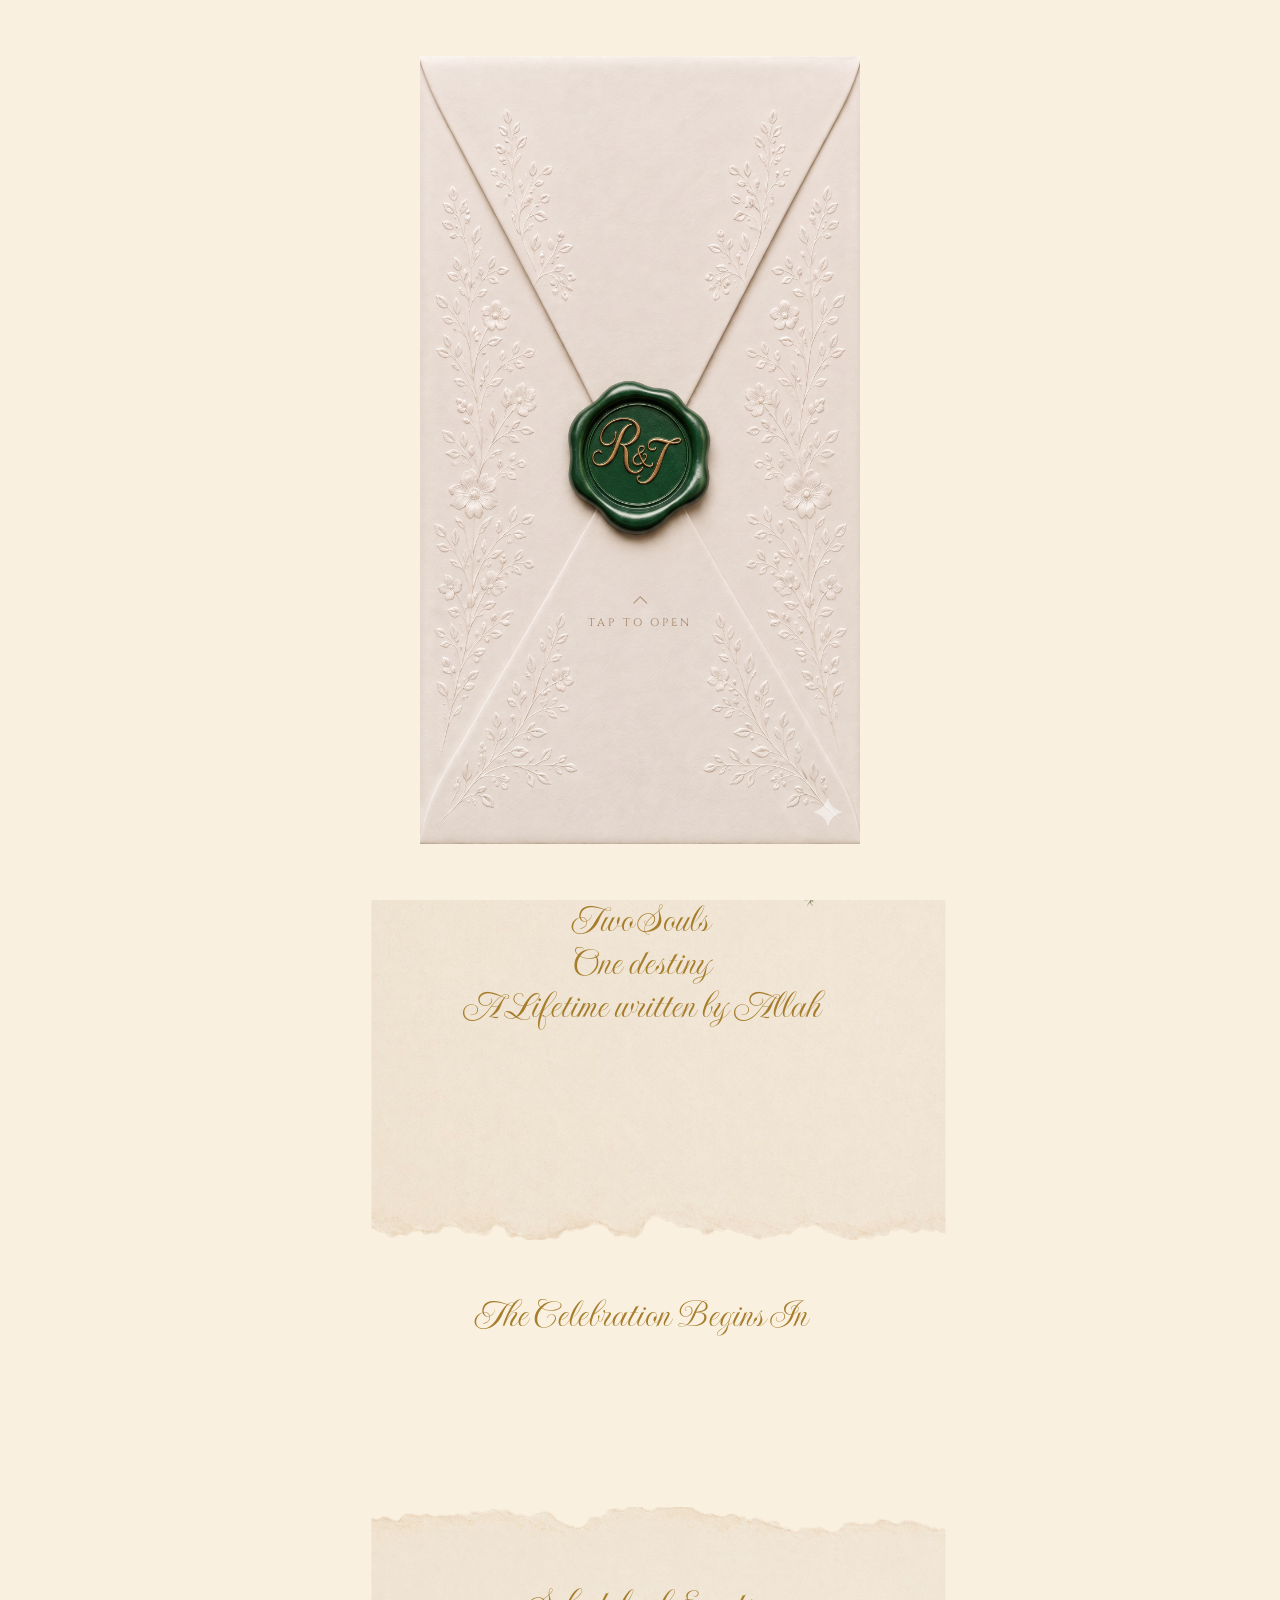
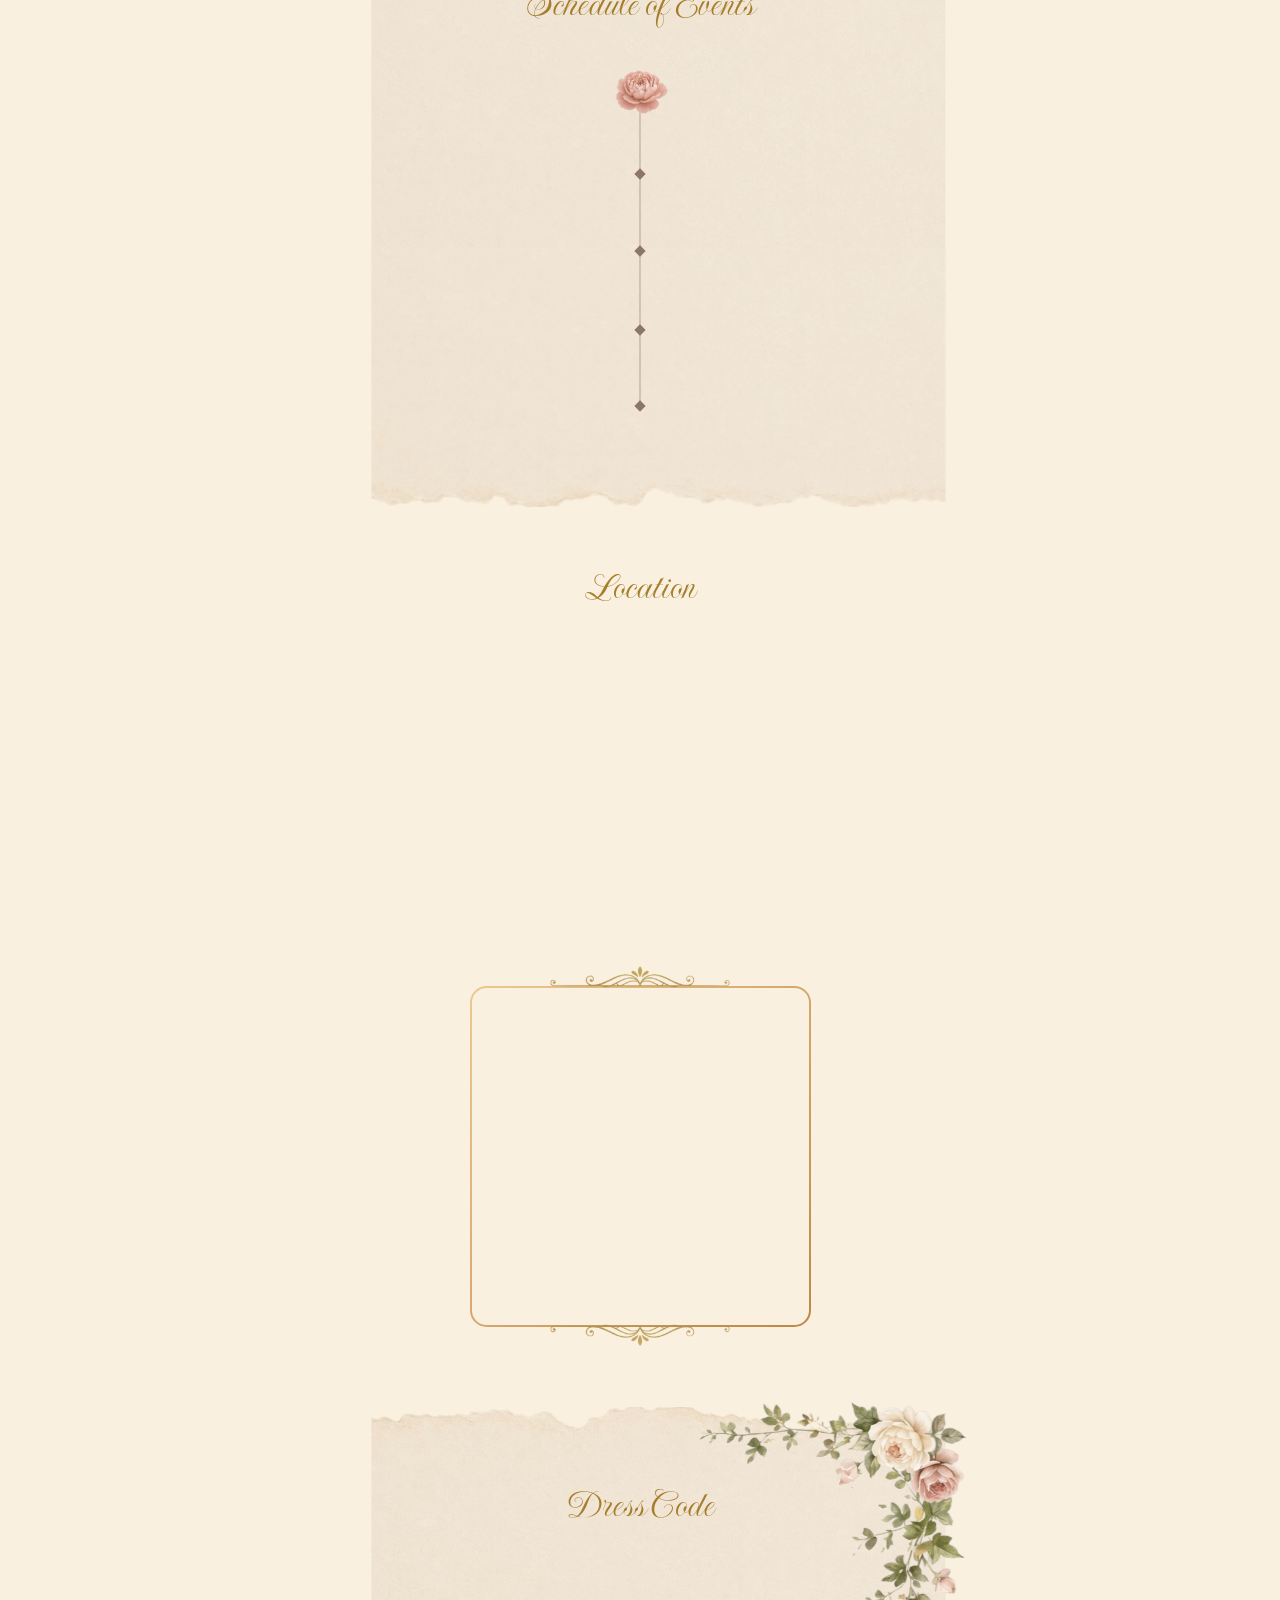
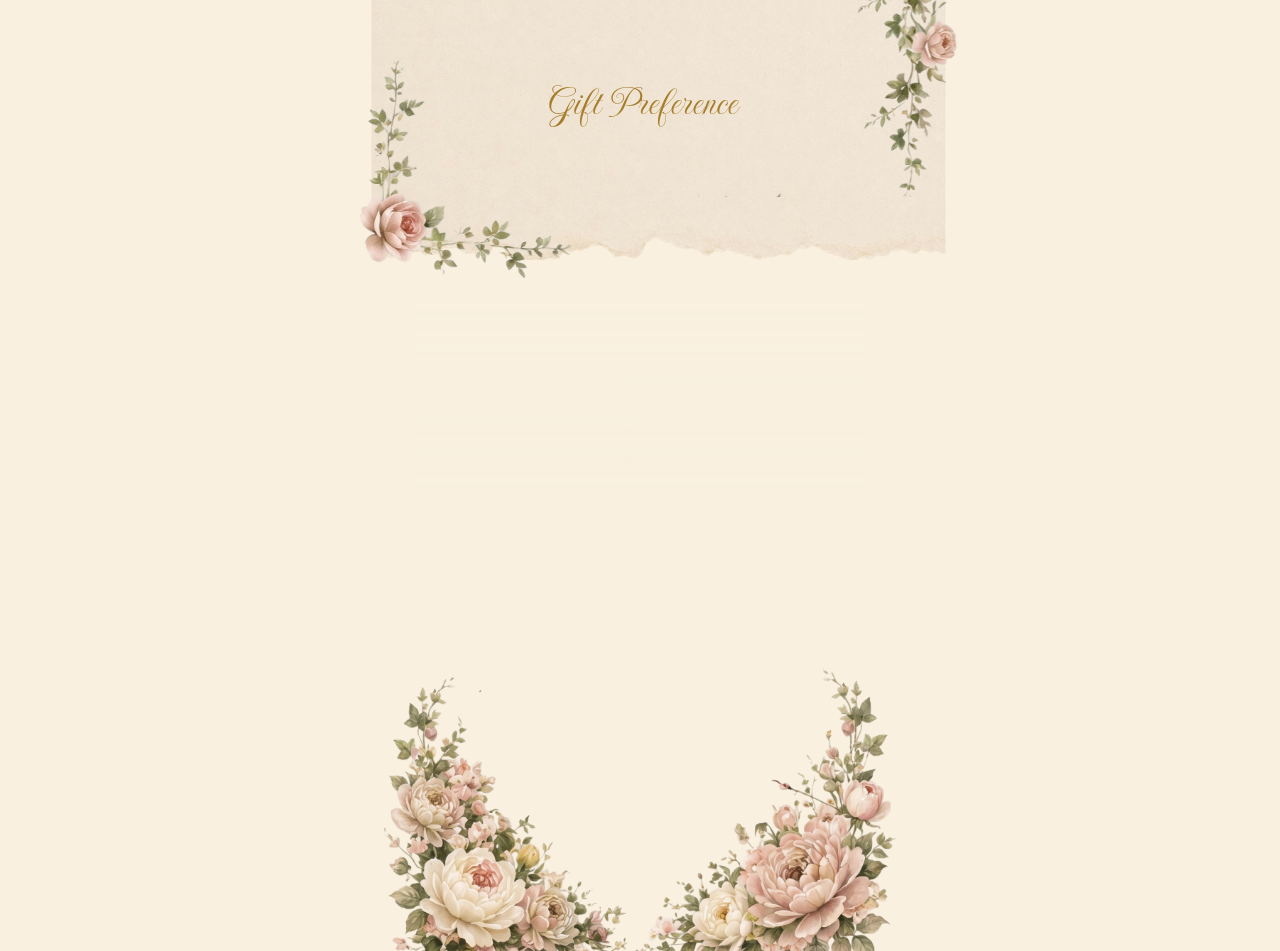
==== commit bf60c544: "Debrand wedding invite: rename tilda files, clean assets and index.html" ====
--- a/index.html
+++ b/index.html
@@ -1,32 +1,24 @@
-<!DOCTYPE html>
+﻿<!DOCTYPE html>
 <html lang="en">
-
 <head>
   <meta charset="utf-8" />
   <meta http-equiv="Content-Type" content="text/html; charset=utf-8" />
   <meta name="viewport" content="width=device-width, initial-scale=1.0" />
-  <title>Wedding Invitation | Riyas &amp; Tawfeeka</title>
-  <meta name="description" content="Wedding Invitation - Riyas &amp; Tawfeeka. Join us as we celebrate our wedding." />
+  <title>Wedding Invitation | Zohan &amp; Rose</title>
+  <meta name="description" content="Wedding Invitation - Zohan &amp; Rose. Join us as we celebrate our wedding." />
   <meta property="og:url" content="./" />
-  <meta property="og:title" content="Wedding Invitation | Riyas &amp; Tawfeeka" />
-  <meta property="og:description"
-    content="Two Souls, One Destiny. A Lifetime written by Allah. Join us as we celebrate our wedding." />
+  <meta property="og:title" content="Wedding Invitation | Zohan &amp; Rose" />
+  <meta property="og:description" content="Two Souls, One Destiny. A Lifetime written by Allah. Join us as we celebrate our wedding." />
   <meta property="og:type" content="website" />
   <meta property="og:image" content="assets/images/img3532-3566-4962-b739-616664393337_Screenshot_2026-06-2.png" />
   <link rel="canonical" href="./">
   <meta name="format-detection" content="telephone=no" />
 
-  <link rel="icon" type="image/png" sizes="32x32"
-    href="assets/images/img3331-3833-4662-b234-353330306132_favicon-light_1.png"
-    media="(prefers-color-scheme: light)" />
-  <link rel="icon" type="image/png" sizes="32x32"
-    href="assets/images/img3239-3439-4130-a237-303663656638_favicon-dark_1.png" media="(prefers-color-scheme: dark)" />
-  <link rel="icon" type="image/svg+xml" sizes="any"
-    href="assets/images/img6630-6464-4531-a461-396132346132_favicon_1.svg">
-  <link rel="apple-touch-icon" type="image/png"
-    href="assets/images/img3761-3535-4439-b530-303639633934_apple-touch-icon_1.png">
-  <link rel="icon" type="image/png" sizes="192x192"
-    href="assets/images/img3761-3535-4439-b530-303639633934_apple-touch-icon_1.png">
+  <link rel="icon" type="image/png" sizes="32x32" href="assets/images/img3331-3833-4662-b234-353330306132_favicon-light_1.png" media="(prefers-color-scheme: light)"/>
+  <link rel="icon" type="image/png" sizes="32x32" href="assets/images/img3239-3439-4130-a237-303663656638_favicon-dark_1.png" media="(prefers-color-scheme: dark)"/>
+  <link rel="icon" type="image/svg+xml" sizes="any" href="assets/images/img6630-6464-4531-a461-396132346132_favicon_1.svg">
+  <link rel="apple-touch-icon" type="image/png" href="assets/images/img3761-3535-4439-b530-303639633934_apple-touch-icon_1.png">
+  <link rel="icon" type="image/png" sizes="192x192" href="assets/images/img3761-3535-4439-b530-303639633934_apple-touch-icon_1.png">
 
   <link rel="stylesheet" href="assets/css/grid.css" type="text/css" media="all" />
   <link rel="stylesheet" href="assets/css/style.css" type="text/css" media="all" />
@@ -40,7 +32,7 @@
     }
     function t_onFuncLoad(funcName, okFunc, time) {
       if (typeof window[funcName] === 'function') { okFunc(); }
-      else { setTimeout(function () { t_onFuncLoad(funcName, okFunc, time); }, (time || 100)); }
+      else { setTimeout(function() { t_onFuncLoad(funcName, okFunc, time); }, (time || 100)); }
     }
     function t396_initialScale(t) {
       var e = document.getElementById("rec" + t);
@@ -58,29 +50,29 @@
             a >= _ && (n = _);
           }
           var d = false,
-            s = "center" === t396_scaleInitial__getFieldValue(i, "valign", n, l),
-            c = "grid" === t396_scaleInitial__getFieldValue(i, "upscale", n, l),
-            u = t396_scaleInitial__getFieldValue(i, "height_vh", n, l),
-            g = t396_scaleInitial__getFieldValue(i, "height", n, l),
-            w = !!window.opr && !!window.opr.addons || !!window.opera || -1 !== navigator.userAgent.indexOf(" OPR/");
+              s = "center" === t396_scaleInitial__getFieldValue(i, "valign", n, l),
+              c = "grid" === t396_scaleInitial__getFieldValue(i, "upscale", n, l),
+              u = t396_scaleInitial__getFieldValue(i, "height_vh", n, l),
+              g = t396_scaleInitial__getFieldValue(i, "height", n, l),
+              w = !!window.opr && !!window.opr.addons || !!window.opera || -1 !== navigator.userAgent.indexOf(" OPR/");
           if (!d && s && !c && !u && g && !w) {
             var f = parseFloat((a / n).toFixed(3)),
-              h = [i, i.querySelector(".t396__carrier"), i.querySelector(".t396__filter")],
-              v = Math.floor(parseInt(g, 10) * f) + "px";
+                h = [i, i.querySelector(".t396__carrier"), i.querySelector(".t396__filter")],
+                v = Math.floor(parseInt(g, 10) * f) + "px";
             i.style.setProperty("--initial-scale-height", v);
             for (var o = 0; o < h.length; o++) h[o] && h[o].style.setProperty("height", "var(--initial-scale-height)");
-            t396_scaleInitial__getElementsToScale(i, n, l).forEach(function (t) { t.style.zoom = f; });
+            t396_scaleInitial__getElementsToScale(i, n, l).forEach(function(t) { t.style.zoom = f; });
           }
         }
       }
     }
     function t396_scaleInitial__getElementsToScale(t, e, i) {
-      return t ? Array.prototype.slice.call(t.children).filter(function (t) {
+      return t ? Array.prototype.slice.call(t.children).filter(function(t) {
         if (!t) return false;
         if (!t.classList.contains("t396__elem") && !t.classList.contains("t396__group")) return false;
         if (!t.querySelector(".tn-molecule, .tn-atom")) return false;
         var a = !t.getAttribute("data-elem-type") && t.classList.contains("tn-group"),
-          l = t396_scaleInitial__getFieldValue(t, "container", e, i);
+            l = t396_scaleInitial__getFieldValue(t, "container", e, i);
         return !l && a && (l = "grid"), "grid" === l;
       }) : [];
     }
@@ -95,9 +87,9 @@
     }
     function t396_scaleInitial__getFieldAttribute(t, e, i, a) {
       var l = ["widthmode", "heightmode", "flex"],
-        n = t.classList.contains("t396__artboard"),
-        r = !n && t.classList.contains("tn-group"),
-        o = "data-field-";
+          n = t.classList.contains("t396__artboard"),
+          r = !n && t.classList.contains("tn-group"),
+          o = "data-field-";
       n && (o = "data-artboard-");
       r && (o = "data-group-");
       var _ = "-value";
@@ -116,17 +108,17 @@
   <script src="assets/js/artboard-scale.min.js" charset="utf-8" async></script>
 
   <script type="text/javascript">
-    (function () {
-      if (typeof (sessionStorage) != 'undefined' && sessionStorage.getItem('visited') !== 'y' && document.visibilityState) {
+    (function() {
+      if (typeof(sessionStorage) != 'undefined' && sessionStorage.getItem('visited') !== 'y' && document.visibilityState) {
         var style = document.createElement('style');
         style.type = 'text/css';
         style.innerHTML = '@media screen and (min-width: 980px) {.t-records {opacity: 0;}.t-records_animated {transition: opacity ease-in-out .2s;}.t-records.t-records_visible {opacity: 1;}}';
         document.getElementsByTagName('head')[0].appendChild(style);
         function t_setvisRecs() {
           var alr = document.querySelectorAll('.t-records');
-          Array.prototype.forEach.call(alr, function (el) { el.classList.add("t-records_animated"); });
-          setTimeout(function () {
-            Array.prototype.forEach.call(alr, function (el) { el.classList.add("t-records_visible"); });
+          Array.prototype.forEach.call(alr, function(el) { el.classList.add("t-records_animated"); });
+          setTimeout(function() {
+            Array.prototype.forEach.call(alr, function(el) { el.classList.add("t-records_visible"); });
             sessionStorage.setItem("visited", "y");
           }, 400);
         }
@@ -135,6728 +127,429 @@
     })();
   </script>
 
-  <style id="local-fonts">
-    @font-face {
-      font-family: 'Cinzel';
-      font-style: normal;
-      font-weight: 400;
-      font-display: swap;
-      src: url('assets/fonts/cinzel-ext.woff2') format('woff2');
-      unicode-range: U+0100-02BA, U+02BD-02C5, U+02C7-02CC, U+02CE-02D7, U+02DD-02FF, U+0304, U+0308, U+0329, U+1D00-1DBF, U+1E00-1E9F, U+1EF2-1EFF, U+2020, U+20A0-20AB, U+20AD-20C4, U+2113, U+2C60-2C7F, U+A720-A7FF;
-    }
-
-    @font-face {
-      font-family: 'Cinzel';
-      font-style: normal;
-      font-weight: 400;
-      font-display: swap;
-      src: url('assets/fonts/cinzel-latin.woff2') format('woff2');
-      unicode-range: U+0000-00FF, U+0131, U+0152-0153, U+02BB-02BC, U+02C6, U+02DA, U+02DC, U+0304, U+0308, U+0329, U+2000-206F, U+20AC, U+2122, U+2191, U+2193, U+2212, U+2215, U+FEFF, U+FFFD;
-    }
-
-    @font-face {
-      font-family: 'Cinzel';
-      font-style: normal;
-      font-weight: 500;
-      font-display: swap;
-      src: url('assets/fonts/cinzel-ext.woff2') format('woff2');
-      unicode-range: U+0100-02BA, U+02BD-02C5, U+02C7-02CC, U+02CE-02D7, U+02DD-02FF, U+0304, U+0308, U+0329, U+1D00-1DBF, U+1E00-1E9F, U+1EF2-1EFF, U+2020, U+20A0-20AB, U+20AD-20C4, U+2113, U+2C60-2C7F, U+A720-A7FF;
-    }
-
-    @font-face {
-      font-family: 'Cinzel';
-      font-style: normal;
-      font-weight: 500;
-      font-display: swap;
-      src: url('assets/fonts/cinzel-latin.woff2') format('woff2');
-      unicode-range: U+0000-00FF, U+0131, U+0152-0153, U+02BB-02BC, U+02C6, U+02DA, U+02DC, U+0304, U+0308, U+0329, U+2000-206F, U+20AC, U+2122, U+2191, U+2193, U+2212, U+2215, U+FEFF, U+FFFD;
-    }
-
-    @font-face {
-      font-family: 'Ovo';
-      font-style: normal;
-      font-weight: 400;
-      font-display: swap;
-      src: url('assets/fonts/ovo-latin.woff2') format('woff2');
-      unicode-range: U+0000-00FF, U+0131, U+0152-0153, U+02BB-02BC, U+02C6, U+02DA, U+02DC, U+0304, U+0308, U+0329, U+2000-206F, U+20AC, U+2122, U+2191, U+2193, U+2212, U+2215, U+FEFF, U+FFFD;
-    }
-  </style>
+<style id="local-fonts">
+@font-face {
+  font-family: 'Cinzel';
+  font-style: normal;
+  font-weight: 400;
+  font-display: swap;
+  src: url('assets/fonts/cinzel-ext.woff2') format('woff2');
+  unicode-range: U+0100-02BA, U+02BD-02C5, U+02C7-02CC, U+02CE-02D7, U+02DD-02FF, U+0304, U+0308, U+0329, U+1D00-1DBF, U+1E00-1E9F, U+1EF2-1EFF, U+2020, U+20A0-20AB, U+20AD-20C4, U+2113, U+2C60-2C7F, U+A720-A7FF;
+}
+@font-face {
+  font-family: 'Cinzel';
+  font-style: normal;
+  font-weight: 400;
+  font-display: swap;
+  src: url('assets/fonts/cinzel-latin.woff2') format('woff2');
+  unicode-range: U+0000-00FF, U+0131, U+0152-0153, U+02BB-02BC, U+02C6, U+02DA, U+02DC, U+0304, U+0308, U+0329, U+2000-206F, U+20AC, U+2122, U+2191, U+2193, U+2212, U+2215, U+FEFF, U+FFFD;
+}
+@font-face {
+  font-family: 'Cinzel';
+  font-style: normal;
+  font-weight: 500;
+  font-display: swap;
+  src: url('assets/fonts/cinzel-ext.woff2') format('woff2');
+  unicode-range: U+0100-02BA, U+02BD-02C5, U+02C7-02CC, U+02CE-02D7, U+02DD-02FF, U+0304, U+0308, U+0329, U+1D00-1DBF, U+1E00-1E9F, U+1EF2-1EFF, U+2020, U+20A0-20AB, U+20AD-20C4, U+2113, U+2C60-2C7F, U+A720-A7FF;
+}
+@font-face {
+  font-family: 'Cinzel';
+  font-style: normal;
+  font-weight: 500;
+  font-display: swap;
+  src: url('assets/fonts/cinzel-latin.woff2') format('woff2');
+  unicode-range: U+0000-00FF, U+0131, U+0152-0153, U+02BB-02BC, U+02C6, U+02DA, U+02DC, U+0304, U+0308, U+0329, U+2000-206F, U+20AC, U+2122, U+2191, U+2193, U+2212, U+2215, U+FEFF, U+FFFD;
+}
+@font-face {
+  font-family: 'Ovo';
+  font-style: normal;
+  font-weight: 400;
+  font-display: swap;
+  src: url('assets/fonts/ovo-latin.woff2') format('woff2');
+  unicode-range: U+0000-00FF, U+0131, U+0152-0153, U+02BB-02BC, U+02C6, U+02DA, U+02DC, U+0304, U+0308, U+0329, U+2000-206F, U+20AC, U+2122, U+2191, U+2193, U+2212, U+2215, U+FEFF, U+FFFD;
+}
+</style>
 
 </head>
-
 <body class="t-body" style="margin:0;">
-  <div id="allrecords" class="t-records">
-    <div id="rec4227046903" class="r t-rec" data-animationappear="off" data-record-type="131">
-      <div class="t123">
-        <div class="t-container_100">
-          <div class="t-width t-width_100">
-            <style>
-              #envelopeOverlay {
-                position: fixed;
-                inset: 0;
-                z-index: 99999;
-                background: #F9F0E0;
-                display: flex;
-                flex-direction: column;
-                align-items: center;
-                justify-content: center;
-                cursor: pointer;
-                -webkit-tap-highlight-color: transparent;
-                user-select: none;
-                transition: opacity 1.4s ease;
-              }
-
-              #envelopeImg {
-                width: 100%;
-                max-width: 440px;
-                display: block;
-                object-fit: contain;
-              }
-
-              #envelopeTapWrap {
-                position: absolute;
-                bottom: 30%;
-                left: 50%;
-                transform: translateX(-50%);
-                display: flex;
-                flex-direction: column;
-                align-items: center;
-                gap: 7px;
-                animation: envelopeTapIn 1.2s 0.8s both;
-              }
-
-              @keyframes envelopeTapIn {
-                from {
-                  opacity: 0;
-                  transform: translateX(-50%) translateY(6px);
-                }
-
-                to {
-                  opacity: 1;
-                  transform: translateX(-50%) translateY(0);
-                }
-              }
-
-              #envelopeTapLabel {
-                font-family: 'Cinzel', Georgia, serif;
-                font-size: 11px;
-                letter-spacing: 0.26em;
-                text-transform: uppercase;
-                color: rgba(140, 100, 60, 0.75);
-                animation: envelopePulse 2.4s 1.6s ease-in-out infinite;
-                white-space: nowrap;
-              }
-
-              @keyframes envelopePulse {
-
-                0%,
-                100% {
-                  opacity: 0.45;
-                  letter-spacing: 0.26em;
-                }
-
-                50% {
-                  opacity: 1;
-                  letter-spacing: 0.30em;
-                }
-              }
-
-              .envelope-chevron {
-                width: 10px;
-                height: 10px;
-                border-right: 1.5px solid rgba(140, 100, 60, 0.6);
-                border-top: 1.5px solid rgba(140, 100, 60, 0.6);
-                transform: rotate(-45deg);
-                animation: envelopeChevron 2.4s 1.9s ease-in-out infinite;
-              }
-
-              @keyframes envelopeChevron {
-
-                0%,
-                100% {
-                  transform: rotate(-45deg) translate(0, 0);
-                  opacity: 0.6;
-                }
-
-                50% {
-                  transform: rotate(-45deg) translate(2px, -2px);
-                  opacity: 1;
-                }
-              }
-
-              #envelopeVideoWrap {
-                position: fixed;
-                inset: 0;
-                z-index: 100000;
-                display: flex;
-                align-items: center;
-                justify-content: center;
-                background: #F9F0E0;
-                opacity: 0;
-                transition: opacity 0.8s ease;
-                pointer-events: none;
-              }
-
-              #envelopeVideoWrap.envelope-video-in {
-                opacity: 1;
-                pointer-events: all;
-              }
-
-              #envelopeVideoWrap.envelope-video-out {
-                opacity: 0;
-                transition: opacity 1.4s ease;
-              }
-
-              #envelopeVideo {
-                width: 100%;
-                max-width: 440px;
-                display: block;
-                object-fit: contain;
-              }
-
-              /* Floating audio toggle button â€” displayed once invitation is opened */
-              #audioBtn {
-                position: fixed;
-                bottom: 20px;
-                right: 20px;
-                width: 60px;
-                height: 60px;
-                background: #5A0F1B;
-                border-radius: 50%;
-                display: flex;
-                justify-content: center;
-                align-items: center;
-                z-index: 2147483647;
-                cursor: pointer;
-                box-shadow: 0 4px 6px rgba(0, 0, 0, 0.1);
-                visibility: hidden;
-                opacity: 0;
-                transition: opacity 0.3s ease-in-out;
-              }
-
-              #audioBtn svg {
-                width: 30px;
-                height: 30px;
-                fill: white;
-              }
-            </style>
-            <audio id="bgAudio" loop>
-              <source src="assets/media/music.mp3" type="audio/mp3">
-            </audio>
-            <div id="envelopeOverlay">
-              <img id="envelopeImg" src="assets/media/envelope_cover.png" alt="Open your invitation" draggable="false">
-              <div id="envelopeTapWrap">
-                <div class="envelope-chevron"></div>
-                <div id="envelopeTapLabel">Tap to open</div>
-              </div>
-            </div>
-            <div id="envelopeVideoWrap">
-              <video id="envelopeVideo" src="assets/media/envelope_open.mp4" muted playsinline preload="auto"></video>
-            </div>
-            <div id="audioBtn">
-              <svg id="iconPause" xmlns="http://www.w3.org/2000/svg" viewBox="0 0 24 24" style="display:block">
-                <rect x="6" y="5" width="4" height="14" rx="1" />
-                <rect x="14" y="5" width="4" height="14" rx="1" />
-              </svg>
-              <svg id="iconPlay" xmlns="http://www.w3.org/2000/svg" viewBox="0 0 24 24" style="display:none">
-                <polygon points="5,3 19,12 5,21" />
-              </svg>
-            </div>
-            <script>
-              (function () {
-                var overlay = document.getElementById('envelopeOverlay');
-                var videoWrap = document.getElementById('envelopeVideoWrap');
-                var video = document.getElementById('envelopeVideo');
-                var audio = document.getElementById('bgAudio');
-                var audioBtn = document.getElementById('audioBtn');
-                var iconPause = document.getElementById('iconPause');
-                var iconPlay = document.getElementById('iconPlay');
-                var done = false;
-                var audioUnlocked = false;
-
-                function unlockAudio() {
-                  if (audioUnlocked) return;
-                  audioUnlocked = true;
-                  var p = audio.play();
-                  if (p && p.then) {
-                    p.then(function () {
-                      audio.pause();
-                      audio.currentTime = 0;
-                    }).catch(function () { });
-                  } else {
-                    audio.pause();
-                  }
-                }
-
-                function startVideo() {
-                  if (done) return;
-                  done = true;
-
-                  // Fade out envelope cover
-                  overlay.style.opacity = '0';
-                  overlay.style.pointerEvents = 'none';
-                  setTimeout(function () { overlay.style.display = 'none'; }, 1400);
-
-                  // Show and play opening video
-                  videoWrap.classList.add('envelope-video-in');
-                  var vp = video.play();
-                  if (vp && vp.catch) vp.catch(function () { });
-
-                  // Start background music
-                  audio.volume = 1;
-                  var ap = audio.play();
-                  if (ap && ap.catch) ap.catch(function () { });
-                }
-
-                function endSequence() {
-                  // Fade out video reveal
-                  videoWrap.classList.remove('envelope-video-in');
-                  videoWrap.classList.add('envelope-video-out');
-                  setTimeout(function () { videoWrap.style.display = 'none'; }, 1400);
-
-                  // Show floating audio toggle button
-                  audioBtn.style.visibility = 'visible';
-                  audioBtn.style.opacity = '1';
-                }
-
-                // Prime audio silently on first touch, start animation on click
-                overlay.addEventListener('touchstart', unlockAudio, { passive: true });
-                overlay.addEventListener('click', startVideo);
-
-                // Fade out video 0.8s before playback finishes
-                video.addEventListener('timeupdate', function () {
-                  if (video.duration && video.currentTime >= video.duration - 0.8 && !video.dataset.fading) {
-                    video.dataset.fading = '1';
-                    endSequence();
-                  }
-                });
-
-                // Audio button toggle
-                audioBtn.addEventListener('click', function () {
-                  if (audio.paused) {
-                    audio.play();
-                    iconPlay.style.display = 'none';
-                    iconPause.style.display = 'block';
-                  } else {
-                    audio.pause();
-                    iconPlay.style.display = 'block';
-                    iconPause.style.display = 'none';
-                  }
-                });
-
-                video.load();
-              })();
-            </script>
-          </div>
-        </div>
-      </div>
-    </div>
-    <div id="rec4227041103" class="r t-rec" style=" " data-animationappear="off" data-record-type="396">
-      <style>
-        #rec4227041103 .t396__artboard {
-          height: 1240px;
-          background-color: #f9f0e0;
-        }
-
-        #rec4227041103 .t396__filter {
-          height: 1240px;
-        }
-
-        #rec4227041103 .t396__carrier {
-          height: 1240px;
-          background-position: center center;
-          background-attachment: scroll;
-          background-size: cover;
-          background-repeat: no-repeat;
-        }
-
-        @media screen and (max-width:1199px) {
-
-          #rec4227041103 .t396__artboard,
-          #rec4227041103 .t396__filter,
-          #rec4227041103 .t396__carrier {}
-
-          #rec4227041103 .t396__filter {}
-
-          #rec4227041103 .t396__carrier {
-            background-attachment: scroll;
-          }
-        }
-
-        @media screen and (max-width:959px) {
-
-          #rec4227041103 .t396__artboard,
-          #rec4227041103 .t396__filter,
-          #rec4227041103 .t396__carrier {}
-
-          #rec4227041103 .t396__filter {}
-
-          #rec4227041103 .t396__carrier {
-            background-attachment: scroll;
-          }
-        }
-
-        @media screen and (max-width:639px) {
-
-          #rec4227041103 .t396__artboard,
-          #rec4227041103 .t396__filter,
-          #rec4227041103 .t396__carrier {}
-
-          #rec4227041103 .t396__filter {}
-
-          #rec4227041103 .t396__carrier {
-            background-attachment: scroll;
-          }
-        }
-
-        @media screen and (max-width:479px) {
-
-          #rec4227041103 .t396__artboard,
-          #rec4227041103 .t396__filter,
-          #rec4227041103 .t396__carrier {
-            height: 1240px;
-          }
-
-          #rec4227041103 .t396__filter {}
-
-          #rec4227041103 .t396__carrier {
-            background-attachment: scroll;
-          }
-        }
-
-        #rec4227041103 .tn-elem[data-elem-id="1773841348614000001"] {
-          z-index: 3;
-          top: 0px;
-          left: calc(50% - 600px + 375px);
-          width: 450px;
-          height: 762px;
-        }
-
-        #rec4227041103 .tn-elem[data-elem-id="1773841348614000001"] .tn-atom {
-          background-position: center center;
-          border-width: var(--t396-borderwidth, 0);
-          border-style: var(--t396-borderstyle, solid);
-          border-color: var(--t396-bordercolor, transparent);
-          transition: background-color var(--t396-speedhover, 0s) ease-in-out, color var(--t396-speedhover, 0s) ease-in-out, border-color var(--t396-speedhover, 0s) ease-in-out, box-shadow var(--t396-shadowshoverspeed, 0.2s) ease-in-out;
-        }
-
-        @media screen and (max-width:1199px) {
-          #rec4227041103 .tn-elem[data-elem-id="1773841348614000001"] {
-            display: table;
-            top: 0px;
-            left: calc(50% - 480px + 255px);
-            width: 450px;
-            height: 491px;
-          }
-        }
-
-        @media screen and (max-width:959px) {
-          #rec4227041103 .tn-elem[data-elem-id="1773841348614000001"] {
-            display: table;
-            top: 0px;
-            left: calc(50% - 320px + 95px);
-            width: 450px;
-          }
-        }
-
-        @media screen and (max-width:639px) {
-          #rec4227041103 .tn-elem[data-elem-id="1773841348614000001"] {
-            display: table;
-            left: calc(50% - 240px + 15px);
-            width: 450px;
-          }
-        }
-
-        @media screen and (max-width:479px) {
-          #rec4227041103 .tn-elem[data-elem-id="1773841348614000001"] {
-            display: table;
-            left: calc(50% - 160px + -65px);
-            width: 450px;
-            height: 492px;
-          }
-        }
-
-        #rec4227041103 .tn-elem[data-elem-id="1763402091707"] {
-          z-index: 3;
-          top: 0px;
-          left: calc(50% - 600px + 375px);
-          width: 450px;
-          height: 676px;
-        }
-
-        #rec4227041103 .tn-elem[data-elem-id="1763402091707"] .tn-atom {
-          border-radius: 0px 0px 0px 0px;
-          opacity: 0.5;
-          background-image: radial-gradient(circle at center, rgba(255, 249, 235, 1) 0%, rgba(255, 231, 192, 0) 85%);
-          border-width: var(--t396-borderwidth, 0);
-          border-style: var(--t396-borderstyle, solid);
-          border-color: var(--t396-bordercolor, transparent);
-          transition: background-color var(--t396-speedhover, 0s) ease-in-out, color var(--t396-speedhover, 0s) ease-in-out, border-color var(--t396-speedhover, 0s) ease-in-out, box-shadow var(--t396-shadowshoverspeed, 0.2s) ease-in-out;
-        }
-
-        @media screen and (max-width:1199px) {
-          #rec4227041103 .tn-elem[data-elem-id="1763402091707"] {
-            display: table;
-            left: calc(50% - 480px + 255px);
-          }
-        }
-
-        @media screen and (max-width:959px) {
-          #rec4227041103 .tn-elem[data-elem-id="1763402091707"] {
-            display: table;
-            left: calc(50% - 320px + 95px);
-          }
-        }
-
-        @media screen and (max-width:639px) {
-          #rec4227041103 .tn-elem[data-elem-id="1763402091707"] {
-            display: table;
-            left: calc(50% - 240px + 15px);
-          }
-        }
-
-        @media screen and (max-width:479px) {
-          #rec4227041103 .tn-elem[data-elem-id="1763402091707"] {
-            display: table;
-            left: calc(50% - 160px + -65px);
-          }
-        }
-
-        #rec4227041103 .tn-elem[data-elem-id="1779527203760000001"] {
-          display: block;
-          z-index: 3;
-          top: 753px;
-          left: calc(50% - 600px + 228px);
-          width: 744px;
-          height: 487px;
-        }
-
-        #rec4227041103 .tn-elem[data-elem-id="1779527203760000001"] .tn-atom {
-          display: block;
-          height: 100%;
-          box-sizing: border-box;
-          border-radius: 0px 0px 0px 0px;
-          background-position: center center;
-          border-width: var(--t396-borderwidth, 0);
-          border-style: var(--t396-borderstyle, solid);
-          border-color: var(--t396-bordercolor, transparent);
-          transition: background-color var(--t396-speedhover, 0s) ease-in-out, color var(--t396-speedhover, 0s) ease-in-out, border-color var(--t396-speedhover, 0s) ease-in-out, box-shadow var(--t396-shadowshoverspeed, 0.2s) ease-in-out;
-        }
-
-        #rec4227041103 .tn-elem[data-elem-id="1779527203760000001"] .tn-atom__img {
-          border-radius: 0px 0px 0px 0px;
-          object-fit: fill;
-          height: 100%;
-          object-position: center center;
-        }
-
-        @media screen and (max-width:1199px) {
-          #rec4227041103 .tn-elem[data-elem-id="1779527203760000001"] {
-            display: block;
-            top: 758px;
-            left: calc(50% - 480px + 108px);
-            height: 479px;
-          }
-        }
-
-        @media screen and (max-width:959px) {
-          #rec4227041103 .tn-elem[data-elem-id="1779527203760000001"] {
-            display: block;
-            top: 763px;
-            left: calc(50% - 320px + -52px);
-            height: 477px;
-          }
-        }
-
-        @media screen and (max-width:639px) {
-          #rec4227041103 .tn-elem[data-elem-id="1779527203760000001"] {
-            display: block;
-            top: 763px;
-            left: calc(50% - 240px + -132px);
-            height: 470px;
-          }
-        }
-
-        @media screen and (max-width:479px) {
-          #rec4227041103 .tn-elem[data-elem-id="1779527203760000001"] {
-            display: block;
-            top: 763px;
-            left: calc(50% - 160px + -212px);
-            height: 477px;
-          }
-        }
-
-        #rec4227041103 .tn-elem[data-elem-id="1763402147625"] {
-          color: #a67d2b;
-          text-align: center;
-          z-index: 3;
-          top: 294px;
-          left: calc(50% - 600px + 320px);
-          width: 560px;
-          height: auto;
-        }
-
-        #rec4227041103 .tn-elem[data-elem-id="1763402147625"] .tn-atom {
-          vertical-align: middle;
-          color: #a67d2b;
-          font-size: 80px;
-          font-family: var(--t-text-font, Arial);
-          line-height: 0.7;
-          font-weight: 800;
-          border-radius: 0px 0px 0px 0px;
-          padding: 0px 0px 0px 0px;
-          background-position: center center;
-          border-width: var(--t396-borderwidth, 0);
-          border-style: var(--t396-borderstyle, solid);
-          border-color: var(--t396-bordercolor, transparent);
-          transition: background-color var(--t396-speedhover, 0s) ease-in-out, color var(--t396-speedhover, 0s) ease-in-out, border-color var(--t396-speedhover, 0s) ease-in-out, box-shadow var(--t396-shadowshoverspeed, 0.2s) ease-in-out;
-          --t396-shadow-text-opacity: 100%;
-          text-shadow: var(--t396-shadow-text-x, 0px) var(--t396-shadow-text-y, 0px) var(--t396-shadow-text-blur, 0px) rgba(var(--t396-shadow-text-color), var(--t396-shadow-text-opacity, 100%));
-        }
-
-        @media screen and (max-width:1199px) {
-          #rec4227041103 .tn-elem[data-elem-id="1763402147625"] {
-            display: table;
-            left: calc(50% - 480px + 200px);
-            width: px;
-            height: auto;
-          }
-
-          #rec4227041103 .tn-elem[data-elem-id="1763402147625"] .tn-atom {
-            white-space: normal;
-            background-size: cover;
-          }
-        }
-
-        @media screen and (max-width:959px) {
-          #rec4227041103 .tn-elem[data-elem-id="1763402147625"] {
-            display: table;
-            left: calc(50% - 320px + 40px);
-            width: px;
-            height: auto;
-          }
-
-          #rec4227041103 .tn-elem[data-elem-id="1763402147625"] .tn-atom {
-            white-space: normal;
-            background-size: cover;
-          }
-        }
-
-        @media screen and (max-width:639px) {
-          #rec4227041103 .tn-elem[data-elem-id="1763402147625"] {
-            display: table;
-            left: calc(50% - 240px + -40px);
-            width: px;
-            height: auto;
-          }
-
-          #rec4227041103 .tn-elem[data-elem-id="1763402147625"] .tn-atom {
-            white-space: normal;
-            background-size: cover;
-          }
-        }
-
-        @media screen and (max-width:479px) {
-          #rec4227041103 .tn-elem[data-elem-id="1763402147625"] {
-            display: table;
-            left: calc(50% - 160px + -120px);
-            width: px;
-            height: auto;
-          }
-
-          #rec4227041103 .tn-elem[data-elem-id="1763402147625"] .tn-atom {
-            white-space: normal;
-            background-size: cover;
-          }
-        }
-
-        #rec4227041103 .tn-elem[data-elem-id="176340398328864790"] {
-          color: #a67d2b;
-          text-align: center;
-          z-index: 3;
-          top: 154px;
-          left: calc(50% - 600px + 320px);
-          width: 560px;
-          height: 37px;
-        }
-
-        #rec4227041103 .tn-elem[data-elem-id="176340398328864790"] .tn-atom {
-          vertical-align: middle;
-          color: #a67d2b;
-          font-size: 40px;
-          font-family: 'NewFonts', Arial, sans-serif;
-          line-height: 0.5;
-          font-weight: 300;
-          border-radius: 0px 0px 0px 0px;
-          padding: 0px 0px 0px 0px;
-          background-position: center center;
-          border-width: var(--t396-borderwidth, 0);
-          border-style: var(--t396-borderstyle, solid);
-          border-color: var(--t396-bordercolor, transparent);
-          transition: background-color var(--t396-speedhover, 0s) ease-in-out, color var(--t396-speedhover, 0s) ease-in-out, border-color var(--t396-speedhover, 0s) ease-in-out, box-shadow var(--t396-shadowshoverspeed, 0.2s) ease-in-out;
-          --t396-shadow-text-opacity: 100%;
-          text-shadow: var(--t396-shadow-text-x, 0px) var(--t396-shadow-text-y, 0px) var(--t396-shadow-text-blur, 0px) rgba(var(--t396-shadow-text-color), var(--t396-shadow-text-opacity, 100%));
-        }
-
-        @media screen and (max-width:1199px) {
-          #rec4227041103 .tn-elem[data-elem-id="176340398328864790"] {
-            display: table;
-            left: calc(50% - 480px + 200px);
-            width: px;
-          }
-
-          #rec4227041103 .tn-elem[data-elem-id="176340398328864790"] .tn-atom {
-            white-space: normal;
-            background-size: cover;
-          }
-        }
-
-        @media screen and (max-width:959px) {
-          #rec4227041103 .tn-elem[data-elem-id="176340398328864790"] {
-            display: table;
-            left: calc(50% - 320px + 40px);
-            width: px;
-          }
-
-          #rec4227041103 .tn-elem[data-elem-id="176340398328864790"] .tn-atom {
-            white-space: normal;
-            background-size: cover;
-          }
-        }
-
-        @media screen and (max-width:639px) {
-          #rec4227041103 .tn-elem[data-elem-id="176340398328864790"] {
-            display: table;
-            left: calc(50% - 240px + -40px);
-            width: px;
-          }
-
-          #rec4227041103 .tn-elem[data-elem-id="176340398328864790"] .tn-atom {
-            white-space: normal;
-            background-size: cover;
-          }
-        }
-
-        @media screen and (max-width:479px) {
-          #rec4227041103 .tn-elem[data-elem-id="176340398328864790"] {
-            display: table;
-            left: calc(50% - 160px + -120px);
-            width: px;
-          }
-
-          #rec4227041103 .tn-elem[data-elem-id="176340398328864790"] .tn-atom {
-            white-space: normal;
-            background-size: cover;
-          }
-        }
-
-        #rec4227041103 .tn-elem[data-elem-id="176340401720454780"] {
-          color: #a67d2b;
-          text-align: center;
-          z-index: 3;
-          top: 196px;
-          left: calc(50% - 600px + 320px);
-          width: 560px;
-          height: 37px;
-        }
-
-        #rec4227041103 .tn-elem[data-elem-id="176340401720454780"] .tn-atom {
-          vertical-align: middle;
-          color: #a67d2b;
-          font-size: 25px;
-          font-family: 'NewFonts', Arial, sans-serif;
-          line-height: 0.5;
-          font-weight: 600;
-          border-radius: 0px 0px 0px 0px;
-          padding: 0px 0px 0px 0px;
-          background-position: center center;
-          border-width: var(--t396-borderwidth, 0);
-          border-style: var(--t396-borderstyle, solid);
-          border-color: var(--t396-bordercolor, transparent);
-          transition: background-color var(--t396-speedhover, 0s) ease-in-out, color var(--t396-speedhover, 0s) ease-in-out, border-color var(--t396-speedhover, 0s) ease-in-out, box-shadow var(--t396-shadowshoverspeed, 0.2s) ease-in-out;
-          --t396-shadow-text-opacity: 100%;
-          text-shadow: var(--t396-shadow-text-x, 0px) var(--t396-shadow-text-y, 0px) var(--t396-shadow-text-blur, 0px) rgba(var(--t396-shadow-text-color), var(--t396-shadow-text-opacity, 100%));
-        }
-
-        @media screen and (max-width:1199px) {
-          #rec4227041103 .tn-elem[data-elem-id="176340401720454780"] {
-            display: table;
-            left: calc(50% - 480px + 200px);
-            width: px;
-          }
-
-          #rec4227041103 .tn-elem[data-elem-id="176340401720454780"] .tn-atom {
-            white-space: normal;
-            background-size: cover;
-          }
-        }
-
-        @media screen and (max-width:959px) {
-          #rec4227041103 .tn-elem[data-elem-id="176340401720454780"] {
-            display: table;
-            left: calc(50% - 320px + 40px);
-            width: px;
-          }
-
-          #rec4227041103 .tn-elem[data-elem-id="176340401720454780"] .tn-atom {
-            white-space: normal;
-            background-size: cover;
-          }
-        }
-
-        @media screen and (max-width:639px) {
-          #rec4227041103 .tn-elem[data-elem-id="176340401720454780"] {
-            display: table;
-            left: calc(50% - 240px + -40px);
-            width: px;
-          }
-
-          #rec4227041103 .tn-elem[data-elem-id="176340401720454780"] .tn-atom {
-            white-space: normal;
-            background-size: cover;
-          }
-        }
-
-        @media screen and (max-width:479px) {
-          #rec4227041103 .tn-elem[data-elem-id="176340401720454780"] {
-            display: table;
-            left: calc(50% - 160px + -120px);
-            width: px;
-          }
-
-          #rec4227041103 .tn-elem[data-elem-id="176340401720454780"] .tn-atom {
-            white-space: normal;
-            background-size: cover;
-          }
-        }
-
-        #rec4227041103 .tn-elem[data-elem-id="176340390975774690"] {
-          color: #a07b33;
-          text-align: center;
-          z-index: 3;
-          top: 356px;
-          left: calc(50% - 600px + 578px);
-          width: 55px;
-          height: auto;
-        }
-
-        #rec4227041103 .tn-elem[data-elem-id="176340390975774690"] .tn-atom {
-          vertical-align: middle;
-          color: #a07b33;
-          font-size: 40px;
-          font-family: 'NewFonts', Arial, sans-serif;
-          line-height: 1.1;
-          font-weight: 300;
-          border-radius: 0px 0px 0px 0px;
-          padding: 0px 0px 0px 0px;
-          background-position: center center;
-          border-width: var(--t396-borderwidth, 0);
-          border-style: var(--t396-borderstyle, solid);
-          border-color: var(--t396-bordercolor, transparent);
-          transition: background-color var(--t396-speedhover, 0s) ease-in-out, color var(--t396-speedhover, 0s) ease-in-out, border-color var(--t396-speedhover, 0s) ease-in-out, box-shadow var(--t396-shadowshoverspeed, 0.2s) ease-in-out;
-          --t396-shadow-text-opacity: 100%;
-          text-shadow: var(--t396-shadow-text-x, 0px) var(--t396-shadow-text-y, 0px) var(--t396-shadow-text-blur, 0px) rgba(var(--t396-shadow-text-color), var(--t396-shadow-text-opacity, 100%));
-        }
-
-        @media screen and (max-width:1199px) {
-          #rec4227041103 .tn-elem[data-elem-id="176340390975774690"] {
-            display: table;
-            left: calc(50% - 480px + 458px);
-            width: px;
-            height: auto;
-          }
-
-          #rec4227041103 .tn-elem[data-elem-id="176340390975774690"] .tn-atom {
-            white-space: normal;
-            background-size: cover;
-          }
-        }
-
-        @media screen and (max-width:959px) {
-          #rec4227041103 .tn-elem[data-elem-id="176340390975774690"] {
-            display: table;
-            left: calc(50% - 320px + 298px);
-            width: px;
-            height: auto;
-          }
-
-          #rec4227041103 .tn-elem[data-elem-id="176340390975774690"] .tn-atom {
-            white-space: normal;
-            background-size: cover;
-          }
-        }
-
-        @media screen and (max-width:639px) {
-          #rec4227041103 .tn-elem[data-elem-id="176340390975774690"] {
-            display: table;
-            left: calc(50% - 240px + 218px);
-            width: px;
-            height: auto;
-          }
-
-          #rec4227041103 .tn-elem[data-elem-id="176340390975774690"] .tn-atom {
-            white-space: normal;
-            background-size: cover;
-          }
-        }
-
-        @media screen and (max-width:479px) {
-          #rec4227041103 .tn-elem[data-elem-id="176340390975774690"] {
-            display: table;
-            left: calc(50% - 160px + 138px);
-            width: px;
-            height: auto;
-          }
-
-          #rec4227041103 .tn-elem[data-elem-id="176340390975774690"] .tn-atom {
-            white-space: normal;
-            background-size: cover;
-          }
-        }
-
-        #rec4227041103 .tn-elem[data-elem-id="1780142978273000001"] {
-          z-index: 3;
-          top: 566px;
-          left: calc(50% - 600px + 359px);
-          width: 224px;
-          height: auto;
-        }
-
-        #rec4227041103 .tn-elem.t396__elem--anim-hidden[data-elem-id="1780142978273000001"] {
-          opacity: 0;
-        }
-
-        #rec4227041103 .tn-elem[data-elem-id="1780142978273000001"] .tn-atom {
-          border-radius: 0px 0px 0px 0px;
-          background-position: center center;
-          border-width: var(--t396-borderwidth, 0);
-          border-style: var(--t396-borderstyle, solid);
-          border-color: var(--t396-bordercolor, transparent);
-          transition: background-color var(--t396-speedhover, 0s) ease-in-out, color var(--t396-speedhover, 0s) ease-in-out, border-color var(--t396-speedhover, 0s) ease-in-out, box-shadow var(--t396-shadowshoverspeed, 0.2s) ease-in-out;
-        }
-
-        #rec4227041103 .tn-elem[data-elem-id="1780142978273000001"] .tn-atom__img {
-          border-radius: 0px 0px 0px 0px;
-          object-position: center center;
-        }
-
-        @media screen and (max-width:1199px) {
-          #rec4227041103 .tn-elem[data-elem-id="1780142978273000001"] {
-            display: table;
-            left: calc(50% - 480px + 238px);
-            height: auto;
-          }
-        }
-
-        @media screen and (max-width:959px) {
-          #rec4227041103 .tn-elem[data-elem-id="1780142978273000001"] {
-            display: table;
-            left: calc(50% - 320px + 77px);
-            height: auto;
-          }
-        }
-
-        @media screen and (max-width:639px) {
-          #rec4227041103 .tn-elem[data-elem-id="1780142978273000001"] {
-            display: table;
-            left: calc(50% - 240px + 2px);
-            height: auto;
-          }
-        }
-
-        @media screen and (max-width:479px) {
-          #rec4227041103 .tn-elem[data-elem-id="1780142978273000001"] {
-            display: table;
-            top: 568px;
-            left: calc(50% - 160px + -77px);
-            width: 218px;
-            height: auto;
-          }
-        }
-
-        #rec4227041103 .tn-elem[data-elem-id="1780748451024000006"] {
-          z-index: 3;
-          top: 547px;
-          left: calc(50% - 600px + 605px);
-          width: 236px;
-          height: auto;
-        }
-
-        #rec4227041103 .tn-elem.t396__elem--anim-hidden[data-elem-id="1780748451024000006"] {
-          opacity: 0;
-        }
-
-        #rec4227041103 .tn-elem[data-elem-id="1780748451024000006"] .tn-atom {
-          border-radius: 0px 0px 0px 0px;
-          background-position: center center;
-          border-width: var(--t396-borderwidth, 0);
-          border-style: var(--t396-borderstyle, solid);
-          border-color: var(--t396-bordercolor, transparent);
-          transition: background-color var(--t396-speedhover, 0s) ease-in-out, color var(--t396-speedhover, 0s) ease-in-out, border-color var(--t396-speedhover, 0s) ease-in-out, box-shadow var(--t396-shadowshoverspeed, 0.2s) ease-in-out;
-        }
-
-        #rec4227041103 .tn-elem[data-elem-id="1780748451024000006"] .tn-atom__img {
-          border-radius: 0px 0px 0px 0px;
-          object-position: center center;
-        }
-
-        @media screen and (max-width:1199px) {
-          #rec4227041103 .tn-elem[data-elem-id="1780748451024000006"] {
-            display: table;
-            left: calc(50% - 480px + 488px);
-            height: auto;
-          }
-        }
-
-        @media screen and (max-width:959px) {
-          #rec4227041103 .tn-elem[data-elem-id="1780748451024000006"] {
-            display: table;
-            left: calc(50% - 320px + 327px);
-            height: auto;
-          }
-        }
-
-        @media screen and (max-width:639px) {
-          #rec4227041103 .tn-elem[data-elem-id="1780748451024000006"] {
-            display: table;
-            left: calc(50% - 240px + 252px);
-            height: auto;
-          }
-        }
-
-        @media screen and (max-width:479px) {
-          #rec4227041103 .tn-elem[data-elem-id="1780748451024000006"] {
-            display: table;
-            top: 586px;
-            left: calc(50% - 160px + 198px);
-            width: 210px;
-            height: auto;
-          }
-        }
-
-        #rec4227041103 .tn-elem[data-elem-id="1780144694093"] {
-          z-index: 3;
-          top: -785px;
-          left: calc(50% - 600px + 280px);
-          width: 735px;
-          height: auto;
-        }
-
-        #rec4227041103 .tn-elem[data-elem-id="1780144694093"] .tn-atom {
-          border-radius: 0px 0px 0px 0px;
-          background-position: center center;
-          border-width: var(--t396-borderwidth, 0);
-          border-style: var(--t396-borderstyle, solid);
-          border-color: var(--t396-bordercolor, transparent);
-          transition: background-color var(--t396-speedhover, 0s) ease-in-out, color var(--t396-speedhover, 0s) ease-in-out, border-color var(--t396-speedhover, 0s) ease-in-out, box-shadow var(--t396-shadowshoverspeed, 0.2s) ease-in-out;
-        }
-
-        #rec4227041103 .tn-elem[data-elem-id="1780144694093"] .tn-atom__img {
-          border-radius: 0px 0px 0px 0px;
-          object-position: center center;
-        }
-
-        @media screen and (max-width:1199px) {
-          #rec4227041103 .tn-elem[data-elem-id="1780144694093"] {
-            display: table;
-            left: calc(50% - 480px + 280px);
-            height: auto;
-          }
-        }
-
-        @media screen and (max-width:959px) {
-          #rec4227041103 .tn-elem[data-elem-id="1780144694093"] {
-            display: table;
-            left: calc(50% - 320px + 280px);
-            height: auto;
-          }
-        }
-
-        @media screen and (max-width:639px) {
-          #rec4227041103 .tn-elem[data-elem-id="1780144694093"] {
-            display: table;
-            left: calc(50% - 240px + 280px);
-            height: auto;
-          }
-        }
-
-        @media screen and (max-width:479px) {
-          #rec4227041103 .tn-elem[data-elem-id="1780144694093"] {
-            display: table;
-            left: calc(50% - 160px + 280px);
-            height: auto;
-          }
-        }
-
-        #rec4227041103 .tn-elem[data-elem-id="1780748008617000003"] {
-          color: #a67d2b;
-          text-align: center;
-          z-index: 3;
-          top: 899px;
-          left: calc(50% - 600px + 320px);
-          width: 560px;
-          height: auto;
-        }
-
-        #rec4227041103 .tn-elem[data-elem-id="1780748008617000003"] .tn-atom {
-          vertical-align: middle;
-          color: #a67d2b;
-          font-size: 41px;
-          font-family: 'NewFonts', Arial, sans-serif;
-          line-height: 1.05;
-          font-weight: 300;
-          border-radius: 0px 0px 0px 0px;
-          padding: 0px 0px 0px 0px;
-          background-position: center center;
-          border-width: var(--t396-borderwidth, 0);
-          border-style: var(--t396-borderstyle, solid);
-          border-color: var(--t396-bordercolor, transparent);
-          transition: background-color var(--t396-speedhover, 0s) ease-in-out, color var(--t396-speedhover, 0s) ease-in-out, border-color var(--t396-speedhover, 0s) ease-in-out, box-shadow var(--t396-shadowshoverspeed, 0.2s) ease-in-out;
-          --t396-shadow-text-opacity: 100%;
-          text-shadow: var(--t396-shadow-text-x, 0px) var(--t396-shadow-text-y, 0px) var(--t396-shadow-text-blur, 0px) rgba(var(--t396-shadow-text-color), var(--t396-shadow-text-opacity, 100%));
-        }
-
-        @media screen and (max-width:1199px) {
-          #rec4227041103 .tn-elem[data-elem-id="1780748008617000003"] {
-            display: table;
-            top: 899px;
-            left: calc(50% - 480px + 200px);
-            width: px;
-            height: auto;
-          }
-
-          #rec4227041103 .tn-elem[data-elem-id="1780748008617000003"] .tn-atom {
-            white-space: normal;
-            background-size: cover;
-          }
-        }
-
-        @media screen and (max-width:959px) {
-          #rec4227041103 .tn-elem[data-elem-id="1780748008617000003"] {
-            display: table;
-            top: 899px;
-            left: calc(50% - 320px + 40px);
-            width: px;
-            height: auto;
-          }
-
-          #rec4227041103 .tn-elem[data-elem-id="1780748008617000003"] .tn-atom {
-            white-space: normal;
-            background-size: cover;
-          }
-        }
-
-        @media screen and (max-width:639px) {
-          #rec4227041103 .tn-elem[data-elem-id="1780748008617000003"] {
-            display: table;
-            top: 899px;
-            left: calc(50% - 240px + -40px);
-            width: px;
-            height: auto;
-          }
-
-          #rec4227041103 .tn-elem[data-elem-id="1780748008617000003"] .tn-atom {
-            white-space: normal;
-            background-size: cover;
-          }
-        }
-
-        @media screen and (max-width:479px) {
-          #rec4227041103 .tn-elem[data-elem-id="1780748008617000003"] {
-            display: table;
-            top: 899px;
-            left: calc(50% - 160px + -120px);
-            width: 560px;
-            height: auto;
-          }
-
-          #rec4227041103 .tn-elem[data-elem-id="1780748008617000003"] .tn-atom {
-            white-space: normal;
-            background-size: cover;
-          }
-        }
-
-        #rec4227041103 .tn-elem[data-elem-id="1780748008617000005"] {
-          color: #6a5140;
-          text-align: center;
-          z-index: 3;
-          top: 1050px;
-          left: calc(50% - 600px + 447px);
-          width: 307px;
-          height: auto;
-        }
-
-        #rec4227041103 .tn-elem[data-elem-id="1780748008617000005"] .tn-atom {
-          vertical-align: middle;
-          color: #6a5140;
-          font-size: 21px;
-          font-family: 'NewFonts', Arial, sans-serif;
-          line-height: 1.25;
-          font-weight: 100;
-          border-radius: 0px 0px 0px 0px;
-          padding: 0px 0px 0px 0px;
-          background-position: center center;
-          border-width: var(--t396-borderwidth, 0);
-          border-style: var(--t396-borderstyle, solid);
-          border-color: var(--t396-bordercolor, transparent);
-          transition: background-color var(--t396-speedhover, 0s) ease-in-out, color var(--t396-speedhover, 0s) ease-in-out, border-color var(--t396-speedhover, 0s) ease-in-out, box-shadow var(--t396-shadowshoverspeed, 0.2s) ease-in-out;
-          --t396-shadow-text-opacity: 100%;
-          text-shadow: var(--t396-shadow-text-x, 0px) var(--t396-shadow-text-y, 0px) var(--t396-shadow-text-blur, 0px) rgba(var(--t396-shadow-text-color), var(--t396-shadow-text-opacity, 100%));
-        }
-
-        @media screen and (max-width:1199px) {
-          #rec4227041103 .tn-elem[data-elem-id="1780748008617000005"] {
-            display: table;
-            left: calc(50% - 480px + 327px);
-            width: px;
-            height: auto;
-          }
-
-          #rec4227041103 .tn-elem[data-elem-id="1780748008617000005"] .tn-atom {
-            white-space: normal;
-            background-size: cover;
-          }
-        }
-
-        @media screen and (max-width:959px) {
-          #rec4227041103 .tn-elem[data-elem-id="1780748008617000005"] {
-            display: table;
-            top: 1060px;
-            left: calc(50% - 320px + 167px);
-            width: px;
-            height: auto;
-          }
-
-          #rec4227041103 .tn-elem[data-elem-id="1780748008617000005"] .tn-atom {
-            white-space: normal;
-            background-size: cover;
-          }
-        }
-
-        @media screen and (max-width:639px) {
-          #rec4227041103 .tn-elem[data-elem-id="1780748008617000005"] {
-            display: table;
-            top: 1060px;
-            left: calc(50% - 240px + 87px);
-            width: px;
-            height: auto;
-          }
-
-          #rec4227041103 .tn-elem[data-elem-id="1780748008617000005"] .tn-atom {
-            white-space: normal;
-            background-size: cover;
-          }
-        }
-
-        @media screen and (max-width:479px) {
-          #rec4227041103 .tn-elem[data-elem-id="1780748008617000005"] {
-            display: table;
-            top: 1050px;
-            left: calc(50% - 160px + 7px);
-            width: px;
-            height: auto;
-          }
-
-          #rec4227041103 .tn-elem[data-elem-id="1780748008617000005"] .tn-atom {
-            white-space: normal;
-            background-size: cover;
-          }
-        }
-
-        #rec4227041103 .tn-elem[data-elem-id="1782235970224000001"] {
-          z-index: 3;
-          top: 558px;
-          left: calc(50% - 600px + 588px);
-          width: 25px;
-          height: auto;
-        }
-
-        #rec4227041103 .tn-elem.t396__elem--anim-hidden[data-elem-id="1782235970224000001"] {
-          opacity: 0;
-        }
-
-        #rec4227041103 .tn-elem[data-elem-id="1782235970224000001"] .tn-atom {
-          background-position: center center;
-          border-width: var(--t396-borderwidth, 0);
-          border-style: var(--t396-borderstyle, solid);
-          border-color: var(--t396-bordercolor, transparent);
-          transition: background-color var(--t396-speedhover, 0s) ease-in-out, color var(--t396-speedhover, 0s) ease-in-out, border-color var(--t396-speedhover, 0s) ease-in-out, box-shadow var(--t396-shadowshoverspeed, 0.2s) ease-in-out;
-        }
-
-        #rec4227041103 .tn-elem[data-elem-id="1782235970224000001"] .tn-atom__vector svg {
-          display: block;
-        }
-
-        @media screen and (max-width:1199px) {
-          #rec4227041103 .tn-elem[data-elem-id="1782235970224000001"] {
-            display: table;
-            left: calc(50% - 480px + 468px);
-            height: auto;
-          }
-        }
-
-        @media screen and (max-width:959px) {
-          #rec4227041103 .tn-elem[data-elem-id="1782235970224000001"] {
-            display: table;
-            left: calc(50% - 320px + 308px);
-            height: auto;
-          }
-        }
-
-        @media screen and (max-width:639px) {
-          #rec4227041103 .tn-elem[data-elem-id="1782235970224000001"] {
-            display: table;
-            left: calc(50% - 240px + 228px);
-            height: auto;
-          }
-        }
-
-        @media screen and (max-width:479px) {
-          #rec4227041103 .tn-elem[data-elem-id="1782235970224000001"] {
-            display: table;
-            left: calc(50% - 160px + 148px);
-            height: auto;
-          }
-        }
-
-        #rec4227041103 .tn-elem[data-elem-id="1782235970225000002"] {
-          color: #a67d2b;
-          text-align: CENTER;
-          z-index: 3;
-          top: 518px;
-          left: calc(50% - 600px + 442px);
-          width: 316px;
-          height: auto;
-        }
-
-        #rec4227041103 .tn-elem[data-elem-id="1782235970225000002"] .tn-atom {
-          vertical-align: middle;
-          color: #a67d2b;
-          font-size: 32px;
-          font-family: 'NewFonts', Arial, sans-serif;
-          line-height: 1.1;
-          font-weight: 300;
-          border-radius: 0px 0px 0px 0px;
-          padding: 0px 0px 0px 0px;
-          background-position: center center;
-          border-width: var(--t396-borderwidth, 0);
-          border-style: var(--t396-borderstyle, solid);
-          border-color: var(--t396-bordercolor, transparent);
-          transition: background-color var(--t396-speedhover, 0s) ease-in-out, color var(--t396-speedhover, 0s) ease-in-out, border-color var(--t396-speedhover, 0s) ease-in-out, box-shadow var(--t396-shadowshoverspeed, 0.2s) ease-in-out;
-          --t396-shadow-text-opacity: 100%;
-          text-shadow: var(--t396-shadow-text-x, 0px) var(--t396-shadow-text-y, 0px) var(--t396-shadow-text-blur, 0px) rgba(var(--t396-shadow-text-color), var(--t396-shadow-text-opacity, 100%));
-        }
-
-        @media screen and (max-width:1199px) {
-          #rec4227041103 .tn-elem[data-elem-id="1782235970225000002"] {
-            display: table;
-            left: calc(50% - 480px + 322px);
-            width: px;
-            height: auto;
-          }
-
-          #rec4227041103 .tn-elem[data-elem-id="1782235970225000002"] .tn-atom {
-            white-space: normal;
-            background-size: cover;
-          }
-        }
-
-        @media screen and (max-width:959px) {
-          #rec4227041103 .tn-elem[data-elem-id="1782235970225000002"] {
-            display: table;
-            left: calc(50% - 320px + 162px);
-            width: px;
-            height: auto;
-          }
-
-          #rec4227041103 .tn-elem[data-elem-id="1782235970225000002"] .tn-atom {
-            white-space: normal;
-            background-size: cover;
-          }
-        }
-
-        @media screen and (max-width:639px) {
-          #rec4227041103 .tn-elem[data-elem-id="1782235970225000002"] {
-            display: table;
-            left: calc(50% - 240px + 82px);
-            width: px;
-            height: auto;
-          }
-
-          #rec4227041103 .tn-elem[data-elem-id="1782235970225000002"] .tn-atom {
-            white-space: normal;
-            background-size: cover;
-          }
-        }
-
-        @media screen and (max-width:479px) {
-          #rec4227041103 .tn-elem[data-elem-id="1782235970225000002"] {
-            display: table;
-            left: calc(50% - 160px + 2px);
-            width: px;
-            height: auto;
-          }
-
-          #rec4227041103 .tn-elem[data-elem-id="1782235970225000002"] .tn-atom {
-            white-space: normal;
-            background-size: cover;
-          }
-        }
-
-        #rec4227041103 .tn-elem[data-elem-id="1782312134224"] {
-          z-index: 3;
-          top: 813px;
-          left: calc(50% - 600px + 459px);
-          width: 283px;
-          height: auto;
-        }
-
-        #rec4227041103 .tn-elem[data-elem-id="1782312134224"] .tn-atom {
-          border-radius: 0px 0px 0px 0px;
-          background-position: center center;
-          border-width: var(--t396-borderwidth, 0);
-          border-style: var(--t396-borderstyle, solid);
-          border-color: var(--t396-bordercolor, transparent);
-          transition: background-color var(--t396-speedhover, 0s) ease-in-out, color var(--t396-speedhover, 0s) ease-in-out, border-color var(--t396-speedhover, 0s) ease-in-out, box-shadow var(--t396-shadowshoverspeed, 0.2s) ease-in-out;
-        }
-
-        #rec4227041103 .tn-elem[data-elem-id="1782312134224"] .tn-atom__img {
-          border-radius: 0px 0px 0px 0px;
-          object-position: center center;
-        }
-
-        @media screen and (max-width:1199px) {
-          #rec4227041103 .tn-elem[data-elem-id="1782312134224"] {
-            display: table;
-            left: calc(50% - 480px + 339px);
-            height: auto;
-          }
-        }
-
-        @media screen and (max-width:959px) {
-          #rec4227041103 .tn-elem[data-elem-id="1782312134224"] {
-            display: table;
-            left: calc(50% - 320px + 179px);
-            height: auto;
-          }
-        }
-
-        @media screen and (max-width:639px) {
-          #rec4227041103 .tn-elem[data-elem-id="1782312134224"] {
-            display: table;
-            left: calc(50% - 240px + 99px);
-            height: auto;
-          }
-        }
-
-        @media screen and (max-width:479px) {
-          #rec4227041103 .tn-elem[data-elem-id="1782312134224"] {
-            display: table;
-            left: calc(50% - 160px + 19px);
-            height: auto;
-          }
-        }
-      </style>
-      <div class='t396'>
-        <div class="t396__artboard" data-artboard-recid="4227041103" data-artboard-screens="320,480,640,960,1200"
-          data-artboard-height="1240" data-artboard-valign="center" data-artboard-upscale="grid"
-          data-artboard-height-res-320="1240">
-          <div class="t396__carrier" data-artboard-recid="4227041103"></div>
-          <div class="t396__filter" data-artboard-recid="4227041103"></div>
-          <div class='t396__elem tn-elem tn-elem__42270411031773841348614000001' data-elem-id='1773841348614000001'
-            data-elem-type='html' data-field-top-value="0" data-field-left-value="375" data-field-height-value="762"
-            data-field-width-value="450" data-field-axisy-value="top" data-field-axisx-value="left"
-            data-field-container-value="grid" data-field-topunits-value="px" data-field-leftunits-value="px"
-            data-field-heightunits-value="px" data-field-widthunits-value="px" data-animate-mobile="y"
-            data-field-widthmode-value="fixed" data-field-left-res-320-value="-65" data-field-height-res-320-value="492"
-            data-field-width-res-320-value="450" data-field-widthmode-res-320-value="fixed"
-            data-field-left-res-480-value="15" data-field-width-res-480-value="450"
-            data-field-widthmode-res-480-value="fixed" data-field-top-res-640-value="0"
-            data-field-left-res-640-value="95" data-field-width-res-640-value="450"
-            data-field-widthmode-res-640-value="fixed" data-field-top-res-960-value="0"
-            data-field-left-res-960-value="255" data-field-height-res-960-value="491"
-            data-field-width-res-960-value="450" data-field-container-res-960-value="grid"
-            data-field-widthmode-res-960-value="fixed">
-            <div class='tn-atom tn-atom__html'> <video autoplay muted loop playsinline
-                style="width: 100%; height: auto; object-fit: cover; display: block;">
-                <source src="assets/media/swans_bg.mov" type="video/mp4">
-                Your browser does not support the video tag.
-              </video> </div>
-          </div>
-          <div class='t396__elem tn-elem tn-elem__42270411031763402091707' data-elem-id='1763402091707'
-            data-elem-type='shape' data-field-top-value="0" data-field-left-value="375" data-field-height-value="676"
-            data-field-width-value="450" data-field-axisy-value="top" data-field-axisx-value="left"
-            data-field-container-value="grid" data-field-topunits-value="px" data-field-leftunits-value="px"
-            data-field-heightunits-value="px" data-field-widthunits-value="px" data-field-widthmode-value="fixed"
-            data-field-left-res-320-value="-65" data-field-left-res-480-value="15" data-field-left-res-640-value="95"
-            data-field-left-res-960-value="255">
-            <div class='tn-atom'> </div>
-          </div>
-          <div class='t396__elem tn-elem tn-elem__42270411031779527203760000001' data-elem-id='1779527203760000001'
-            data-elem-type='image' data-field-top-value="753" data-field-left-value="228" data-field-height-value="487"
-            data-field-width-value="744" data-field-axisy-value="top" data-field-axisx-value="left"
-            data-field-container-value="grid" data-field-topunits-value="px" data-field-leftunits-value="px"
-            data-field-heightunits-value="px" data-field-widthunits-value="px" data-field-imagefit-value="fill"
-            data-field-filewidth-value="1680" data-field-fileheight-value="833" data-field-heightmode-value="fixed"
-            data-field-top-res-320-value="763" data-field-left-res-320-value="-212"
-            data-field-height-res-320-value="477" data-field-heightmode-res-320-value="fixed"
-            data-field-top-res-480-value="763" data-field-left-res-480-value="-132"
-            data-field-height-res-480-value="470" data-field-heightmode-res-480-value="fixed"
-            data-field-top-res-640-value="763" data-field-left-res-640-value="-52" data-field-height-res-640-value="477"
-            data-field-heightmode-res-640-value="fixed" data-field-top-res-960-value="758"
-            data-field-left-res-960-value="108" data-field-height-res-960-value="479"
-            data-field-heightmode-res-960-value="fixed">
-            <div class='tn-atom'> <img class='tn-atom__img t-img'
-                data-original='assets/images/img3134-6461-4832-a236-633431616631_623915249_2629494717.png'
-                src='assets/images/img3134-6461-4832-a236-633431616631_623915249_2629494717.png' alt=''
-                imgfield='tn_img_1779527203760000001' /> </div>
-          </div>
-          <div class='t396__elem tn-elem js-delay-anim tn-elem__42270411031763402147625 t-animate'
-            data-elem-id='1763402147625' data-elem-type='text' data-field-top-value="294" data-field-left-value="320"
-            data-field-height-value="168" data-field-width-value="560" data-field-axisy-value="top"
-            data-field-axisx-value="left" data-field-container-value="grid" data-field-topunits-value="px"
-            data-field-leftunits-value="px" data-field-heightunits-value="px" data-field-widthunits-value="px"
-            data-animate-style="fadeinup" data-animate-duration="2" data-animate-delay="3" data-animate-distance="30"
-            data-animate-mobile="y" data-field-textfit-value="autoheight" data-field-fontsize-value="80"
-            data-field-left-res-320-value="-120" data-field-left-res-480-value="-40" data-field-left-res-640-value="40"
-            data-field-left-res-960-value="200">
-            <div class='tn-atom' field='tn_text_1763402147625'>Riyas <br /><br />Tawfeeka</div>
-          </div>
-          <div class='t396__elem tn-elem js-delay-anim tn-elem__4227041103176340398328864790 t-animate'
-            data-elem-id='176340398328864790' data-elem-type='text' data-field-top-value="154"
-            data-field-left-value="320" data-field-height-value="37" data-field-width-value="560"
-            data-field-axisy-value="top" data-field-axisx-value="left" data-field-container-value="grid"
-            data-field-topunits-value="px" data-field-leftunits-value="px" data-field-heightunits-value="px"
-            data-field-widthunits-value="px" data-animate-style="fadeinup" data-animate-duration="2"
-            data-animate-delay="3" data-animate-distance="30" data-animate-mobile="y"
-            data-field-textfit-value="fixedsize" data-field-fontsize-value="40" data-field-left-res-320-value="-120"
-            data-field-left-res-480-value="-40" data-field-left-res-640-value="40" data-field-left-res-960-value="200">
-            <div class='tn-atom' field='tn_text_176340398328864790'>Wedding Day</div>
-          </div>
-          <div class='t396__elem tn-elem js-delay-anim tn-elem__4227041103176340401720454780 t-animate'
-            data-elem-id='176340401720454780' data-elem-type='text' data-field-top-value="196"
-            data-field-left-value="320" data-field-height-value="37" data-field-width-value="560"
-            data-field-axisy-value="top" data-field-axisx-value="left" data-field-container-value="grid"
-            data-field-topunits-value="px" data-field-leftunits-value="px" data-field-heightunits-value="px"
-            data-field-widthunits-value="px" data-animate-style="fadeinup" data-animate-duration="2"
-            data-animate-delay="3" data-animate-distance="30" data-animate-mobile="y"
-            data-field-textfit-value="fixedsize" data-field-fontsize-value="25" data-field-left-res-320-value="-120"
-            data-field-left-res-480-value="-40" data-field-left-res-640-value="40" data-field-left-res-960-value="200">
-            <div class='tn-atom' field='tn_text_176340401720454780'>20.12.2026</div>
-          </div>
-          <div class='t396__elem tn-elem js-delay-anim tn-elem__4227041103176340390975774690 t-animate'
-            data-elem-id='176340390975774690' data-elem-type='text' data-field-top-value="356"
-            data-field-left-value="578" data-field-height-value="44" data-field-width-value="55"
-            data-field-axisy-value="top" data-field-axisx-value="left" data-field-container-value="grid"
-            data-field-topunits-value="px" data-field-leftunits-value="px" data-field-heightunits-value="px"
-            data-field-widthunits-value="px" data-animate-style="fadeinup" data-animate-duration="2"
-            data-animate-delay="3" data-animate-distance="30" data-animate-mobile="y"
-            data-field-textfit-value="autoheight" data-field-fontsize-value="40" data-field-left-res-320-value="138"
-            data-field-left-res-480-value="218" data-field-left-res-640-value="298" data-field-left-res-960-value="458">
-            <div class='tn-atom' field='tn_text_176340390975774690'>&amp;</div>
-          </div>
-          <div class='t396__elem tn-elem tn-elem__42270411031780142978273000001 ' data-elem-id='1780142978273000001'
-            data-elem-type='image' data-field-top-value="566" data-field-left-value="359" data-field-height-value="343"
-            data-field-width-value="224" data-field-axisy-value="top" data-field-axisx-value="left"
-            data-field-container-value="grid" data-field-topunits-value="px" data-field-leftunits-value="px"
-            data-field-heightunits-value="px" data-field-widthunits-value="px" data-animate-mobile="y"
-            data-animate-sbs-event="intoview" data-animate-sbs-trg="1" data-animate-sbs-trgofst="0"
-            data-animate-sbs-loop="loop"
-            data-animate-sbs-opts="[{'mx':0,'my':0,'sx':1,'sy':1,'op':1,'ro':0,'ti':0,'ea':'0','dt':0},{'mx':0,'my':0,'sx':1.06,'sy':1.06,'op':1,'ro':2,'ti':2000,'ea':'0','dt':0},{'mx':0,'my':0,'sx':1,'sy':1,'op':1,'ro':0,'ti':2000,'ea':'0','dt':0}]"
-            data-field-imagefit-value="auto" data-field-filewidth-value="823" data-field-fileheight-value="1260"
-            data-field-heightmode-value="hug" data-field-top-res-320-value="568" data-field-left-res-320-value="-77"
-            data-field-height-res-320-value="334" data-field-width-res-320-value="218" data-field-left-res-480-value="2"
-            data-field-height-res-480-value="343" data-field-left-res-640-value="77"
-            data-field-height-res-640-value="343" data-field-left-res-960-value="238"
-            data-field-height-res-960-value="343">
-            <div class='tn-atom'> <img class='tn-atom__img t-img'
-                data-original='assets/images/img6639-3363-4136-a234-356639363561_noroot.png'
-                src='assets/images/img6639-3363-4136-a234-356639363561_noroot.png' alt=''
-                imgfield='tn_img_1780142978273000001' /> </div>
-          </div>
-          <div class='t396__elem tn-elem tn-elem__42270411031780748451024000006 ' data-elem-id='1780748451024000006'
-            data-elem-type='image' data-field-top-value="547" data-field-left-value="605" data-field-height-value="359"
-            data-field-width-value="236" data-field-axisy-value="top" data-field-axisx-value="left"
-            data-field-container-value="grid" data-field-topunits-value="px" data-field-leftunits-value="px"
-            data-field-heightunits-value="px" data-field-widthunits-value="px" data-animate-mobile="y"
-            data-animate-sbs-event="intoview" data-animate-sbs-trg="1" data-animate-sbs-trgofst="0"
-            data-animate-sbs-loop="loop"
-            data-animate-sbs-opts="[{'mx':0,'my':0,'sx':1,'sy':1,'op':1,'ro':0,'ti':0,'ea':'0','dt':0},{'mx':0,'my':0,'sx':1.04,'sy':1.04,'op':1,'ro':-2,'ti':2000,'ea':'0','dt':0},{'mx':0,'my':0,'sx':1,'sy':1,'op':1,'ro':0,'ti':2000,'ea':'0','dt':0}]"
-            data-field-imagefit-value="auto" data-field-filewidth-value="829" data-field-fileheight-value="1260"
-            data-field-heightmode-value="hug" data-field-top-res-320-value="586" data-field-left-res-320-value="198"
-            data-field-height-res-320-value="319" data-field-width-res-320-value="210"
-            data-field-left-res-480-value="252" data-field-height-res-480-value="359"
-            data-field-left-res-640-value="327" data-field-height-res-640-value="359"
-            data-field-left-res-960-value="488" data-field-height-res-960-value="359">
-            <div class='tn-atom'> <img class='tn-atom__img t-img'
-                data-original='assets/images/img3764-3461-4436-a562-636534643333_noroot.png'
-                src='assets/images/img3764-3461-4436-a562-636534643333_noroot.png' alt=''
-                imgfield='tn_img_1780748451024000006' /> </div>
-          </div>
-          <div class='t396__elem tn-elem tn-elem__42270411031780144694093' data-elem-id='1780144694093'
-            data-elem-type='image' data-field-top-value="-785" data-field-left-value="280" data-field-height-value="735"
-            data-field-width-value="735" data-field-axisy-value="top" data-field-axisx-value="left"
-            data-field-container-value="grid" data-field-topunits-value="px" data-field-leftunits-value="px"
-            data-field-heightunits-value="px" data-field-widthunits-value="px" data-field-imagefit-value="auto"
-            data-field-filewidth-value="1512" data-field-fileheight-value="1512" data-field-heightmode-value="hug"
-            data-field-height-res-320-value="735" data-field-height-res-480-value="735"
-            data-field-height-res-640-value="735" data-field-height-res-960-value="735">
-            <div class='tn-atom'> <img class='tn-atom__img t-img'
-                data-original='assets/images/img3336-3462-4961-a332-613731663665_623915249_2629494717.png'
-                src='assets/images/img3336-3462-4961-a332-613731663665_623915249_2629494717.png' alt=''
-                imgfield='tn_img_1780144694093' /> </div>
-          </div>
-          <div class='t396__elem tn-elem tn-elem__42270411031780748008617000003 t-animate'
-            data-elem-id='1780748008617000003' data-elem-type='text' data-field-top-value="899"
-            data-field-left-value="320" data-field-height-value="129" data-field-width-value="560"
-            data-field-axisy-value="top" data-field-axisx-value="left" data-field-container-value="grid"
-            data-field-topunits-value="px" data-field-leftunits-value="px" data-field-heightunits-value="px"
-            data-field-widthunits-value="px" data-animate-style="fadein" data-animate-duration="1"
-            data-animate-mobile="y" data-field-textfit-value="autoheight" data-field-fontsize-value="41"
-            data-field-top-res-320-value="899" data-field-left-res-320-value="-120"
-            data-field-height-res-320-value="129" data-field-width-res-320-value="560"
-            data-field-top-res-480-value="899" data-field-left-res-480-value="-40" data-field-top-res-640-value="899"
-            data-field-left-res-640-value="40" data-field-top-res-960-value="899" data-field-left-res-960-value="200">
-            <div class='tn-atom' field='tn_text_1780748008617000003'>Two Souls <br />One destiny <br />A Lifetime
-              written by Allah</div>
-          </div>
-          <div class='t396__elem tn-elem tn-elem__42270411031780748008617000005 t-animate'
-            data-elem-id='1780748008617000005' data-elem-type='text' data-field-top-value="1050"
-            data-field-left-value="447" data-field-height-value="104" data-field-width-value="307"
-            data-field-axisy-value="top" data-field-axisx-value="left" data-field-container-value="grid"
-            data-field-topunits-value="px" data-field-leftunits-value="px" data-field-heightunits-value="px"
-            data-field-widthunits-value="px" data-animate-style="fadein" data-animate-duration="2"
-            data-animate-delay="0.2" data-animate-mobile="y" data-field-textfit-value="autoheight"
-            data-field-fontsize-value="21" data-field-top-res-320-value="1050" data-field-left-res-320-value="7"
-            data-field-top-res-480-value="1060" data-field-left-res-480-value="87" data-field-top-res-640-value="1060"
-            data-field-left-res-640-value="167" data-field-left-res-960-value="327">
-            <div class='tn-atom' field='tn_text_1780748008617000005'>Dear Friends and Family <br />Join us for an
-              evening of love, laughter, duas, and unforgettable memories as we begin our forever.</div>
-          </div>
-          <div class='t396__elem tn-elem tn-elem__42270411031782235970224000001 ' data-elem-id='1782235970224000001'
-            data-elem-type='vector' data-field-top-value="558" data-field-left-value="588" data-field-height-value="16"
-            data-field-width-value="25" data-field-axisy-value="top" data-field-axisx-value="left"
-            data-field-container-value="grid" data-field-topunits-value="px" data-field-leftunits-value="px"
-            data-field-heightunits-value="px" data-field-widthunits-value="px" data-animate-mobile="y"
-            data-animate-sbs-event="intoview" data-animate-sbs-trg="1" data-animate-sbs-trgofst="0"
-            data-animate-sbs-loop="loop"
-            data-animate-sbs-opts="[{'mx':0,'my':0,'sx':1,'sy':1,'op':1,'ro':0,'ti':0,'ea':'0','dt':0},{'mx':0,'my':5,'sx':1,'sy':1,'op':1,'ro':0,'ti':600,'ea':'0','dt':0},{'mx':0,'my':0,'sx':1,'sy':1,'op':1,'ro':0,'ti':500,'ea':'0','dt':0}]"
-            data-field-filewidth-value="25" data-field-fileheight-value="16" data-field-heightmode-value="hug"
-            data-field-left-res-320-value="148" data-field-left-res-480-value="228" data-field-left-res-640-value="308"
-            data-field-left-res-960-value="468">
-            <div class='tn-atom tn-atom__vector'> <svg xmlns="http://www.w3.org/2000/svg" viewBox="0 0 25.00 15.86"
-                data-guides="{&quot;vertical&quot;:[],&quot;horizontal&quot;:[]}" role="img" aria-label="">
-                <defs></defs>
-                <path fill="none" stroke="#937100" fill-opacity="1" stroke-width="1" stroke-opacity="1"
-                  stroke-linecap="round" id="tSvgbd3f85d542" title="Path 1"
-                  d="M1.0092 1.008C4.3691 5.4431 9.1402 9.565 12.5 14C16.8007 9.565 19.6901 5.4431 23.9908 1.008">
-                </path>
-              </svg> </div>
-          </div>
-          <div class='t396__elem tn-elem tn-elem__42270411031782235970225000002' data-elem-id='1782235970225000002'
-            data-elem-type='text' data-field-top-value="518" data-field-left-value="442" data-field-height-value="35"
-            data-field-width-value="316" data-field-axisy-value="top" data-field-axisx-value="left"
-            data-field-container-value="grid" data-field-topunits-value="px" data-field-leftunits-value="px"
-            data-field-heightunits-value="px" data-field-widthunits-value="px" data-field-textfit-value="autoheight"
-            data-field-fontsize-value="32" data-field-left-res-320-value="2" data-field-left-res-480-value="82"
-            data-field-left-res-640-value="162" data-field-left-res-960-value="322">
-            <div class='tn-atom' field='tn_text_1782235970225000002'>Scroll down</div>
-          </div>
-          <div class='t396__elem tn-elem tn-elem__42270411031782312134224' data-elem-id='1782312134224'
-            data-elem-type='image' data-field-top-value="813" data-field-left-value="459" data-field-height-value="86"
-            data-field-width-value="283" data-field-axisy-value="top" data-field-axisx-value="left"
-            data-field-container-value="grid" data-field-topunits-value="px" data-field-leftunits-value="px"
-            data-field-heightunits-value="px" data-field-widthunits-value="px" data-field-imagefit-value="auto"
-            data-field-filewidth-value="1022" data-field-fileheight-value="312" data-field-heightmode-value="hug"
-            data-field-left-res-320-value="19" data-field-height-res-320-value="86" data-field-left-res-480-value="99"
-            data-field-height-res-480-value="86" data-field-left-res-640-value="179"
-            data-field-height-res-640-value="86" data-field-left-res-960-value="339"
-            data-field-height-res-960-value="86">
-            <div class='tn-atom'> <img class='tn-atom__img t-img'
-                data-original='assets/images/img3438-6238-4236-b537-366632636138_noroot.png'
-                src='assets/images/img3438-6238-4236-b537-366632636138_noroot.png' alt=''
-                imgfield='tn_img_1782312134224' /> </div>
-          </div>
-        </div>
-      </div>
-      <script>t_onReady(function () { t_onFuncLoad('t396_init', function () { t396_init('4227041103'); }); });</script>
-    </div>
-    <div id="rec2487446093" class="r t-rec t-rec_pt_15 t-rec_pb_15"
-      style="padding-top:15px;padding-bottom:15px;background-color:#f9f0e0; " data-animationappear="off"
-      data-record-type="396" data-bg-color="#f9f0e0">
-      <style>
-        #rec2487446093 .t396__artboard {
-          height: 257px;
-          background-color: #f9f0e0;
-        }
-
-        #rec2487446093 .t396__filter {
-          height: 257px;
-        }
-
-        #rec2487446093 .t396__carrier {
-          height: 257px;
-          background-position: center center;
-          background-attachment: scroll;
-          background-size: cover;
-          background-repeat: no-repeat;
-        }
-
-        @media screen and (max-width:1199px) {
-
-          #rec2487446093 .t396__artboard,
-          #rec2487446093 .t396__filter,
-          #rec2487446093 .t396__carrier {
-            height: 247px;
-          }
-
-          #rec2487446093 .t396__filter {}
-
-          #rec2487446093 .t396__carrier {
-            background-attachment: scroll;
-          }
-        }
-
-        @media screen and (max-width:959px) {
-
-          #rec2487446093 .t396__artboard,
-          #rec2487446093 .t396__filter,
-          #rec2487446093 .t396__carrier {
-            height: 257px;
-          }
-
-          #rec2487446093 .t396__filter {}
-
-          #rec2487446093 .t396__carrier {
-            background-attachment: scroll;
-          }
-        }
-
-        @media screen and (max-width:639px) {
-
-          #rec2487446093 .t396__artboard,
-          #rec2487446093 .t396__filter,
-          #rec2487446093 .t396__carrier {
-            height: 257px;
-          }
-
-          #rec2487446093 .t396__filter {}
-
-          #rec2487446093 .t396__carrier {
-            background-attachment: scroll;
-          }
-        }
-
-        @media screen and (max-width:479px) {
-
-          #rec2487446093 .t396__artboard,
-          #rec2487446093 .t396__filter,
-          #rec2487446093 .t396__carrier {
-            height: 247px;
-          }
-
-          #rec2487446093 .t396__filter {}
-
-          #rec2487446093 .t396__carrier {
-            background-attachment: scroll;
-          }
-        }
-
-        #rec2487446093 .tn-elem[data-elem-id="1771277551711000001"] {
-          z-index: 3;
-          top: 23px;
-          left: calc(50% - 600px + 335px);
-          width: 531px;
-          height: 170px;
-        }
-
-        #rec2487446093 .tn-elem[data-elem-id="1771277551711000001"] .tn-atom {
-          background-position: center center;
-          border-width: var(--t396-borderwidth, 0);
-          border-style: var(--t396-borderstyle, solid);
-          border-color: var(--t396-bordercolor, transparent);
-          transition: background-color var(--t396-speedhover, 0s) ease-in-out, color var(--t396-speedhover, 0s) ease-in-out, border-color var(--t396-speedhover, 0s) ease-in-out, box-shadow var(--t396-shadowshoverspeed, 0.2s) ease-in-out;
-        }
-
-        @media screen and (max-width:1199px) {
-          #rec2487446093 .tn-elem[data-elem-id="1771277551711000001"] {
-            display: table;
-            top: 22px;
-            left: calc(50% - 480px + 215px);
-          }
-        }
-
-        @media screen and (max-width:959px) {
-          #rec2487446093 .tn-elem[data-elem-id="1771277551711000001"] {
-            display: table;
-            top: 23px;
-            left: calc(50% - 320px + 55px);
-          }
-        }
-
-        @media screen and (max-width:639px) {
-          #rec2487446093 .tn-elem[data-elem-id="1771277551711000001"] {
-            display: table;
-            top: 23px;
-            left: calc(50% - 240px + -25px);
-          }
-        }
-
-        @media screen and (max-width:479px) {
-          #rec2487446093 .tn-elem[data-elem-id="1771277551711000001"] {
-            display: table;
-            top: 24px;
-            left: calc(50% - 160px + -75px);
-            width: 470px;
-          }
-        }
-
-        #rec2487446093 .tn-elem[data-elem-id="1771277026942000001"] {
-          color: #a67d2b;
-          text-align: center;
-          z-index: 3;
-          top: 28px;
-          left: calc(50% - 600px + 320px);
-          width: 560px;
-          height: auto;
-        }
-
-        #rec2487446093 .tn-elem[data-elem-id="1771277026942000001"] .tn-atom {
-          vertical-align: middle;
-          color: #a67d2b;
-          font-size: 41px;
-          font-family: 'NewFonts', Arial, sans-serif;
-          line-height: 1.55;
-          font-weight: 300;
-          background-position: center center;
-          border-width: var(--t396-borderwidth, 0);
-          border-style: var(--t396-borderstyle, solid);
-          border-color: var(--t396-bordercolor, transparent);
-          transition: background-color var(--t396-speedhover, 0s) ease-in-out, color var(--t396-speedhover, 0s) ease-in-out, border-color var(--t396-speedhover, 0s) ease-in-out, box-shadow var(--t396-shadowshoverspeed, 0.2s) ease-in-out;
-          --t396-shadow-text-opacity: 100%;
-          text-shadow: var(--t396-shadow-text-x, 0px) var(--t396-shadow-text-y, 0px) var(--t396-shadow-text-blur, 0px) rgba(var(--t396-shadow-text-color), var(--t396-shadow-text-opacity, 100%));
-        }
-
-        @media screen and (max-width:1199px) {
-          #rec2487446093 .tn-elem[data-elem-id="1771277026942000001"] {
-            display: table;
-            top: 27px;
-            left: calc(50% - 480px + 200px);
-            width: px;
-            height: auto;
-          }
-
-          #rec2487446093 .tn-elem[data-elem-id="1771277026942000001"] .tn-atom {
-            white-space: normal;
-            background-size: cover;
-          }
-        }
-
-        @media screen and (max-width:959px) {
-          #rec2487446093 .tn-elem[data-elem-id="1771277026942000001"] {
-            display: table;
-            top: 28px;
-            left: calc(50% - 320px + 40px);
-            width: px;
-            height: auto;
-          }
-
-          #rec2487446093 .tn-elem[data-elem-id="1771277026942000001"] .tn-atom {
-            white-space: normal;
-            background-size: cover;
-          }
-        }
-
-        @media screen and (max-width:639px) {
-          #rec2487446093 .tn-elem[data-elem-id="1771277026942000001"] {
-            display: table;
-            top: 27px;
-            left: calc(50% - 240px + -40px);
-            width: px;
-            height: auto;
-          }
-
-          #rec2487446093 .tn-elem[data-elem-id="1771277026942000001"] .tn-atom {
-            white-space: normal;
-            background-size: cover;
-          }
-        }
-
-        @media screen and (max-width:479px) {
-          #rec2487446093 .tn-elem[data-elem-id="1771277026942000001"] {
-            display: table;
-            top: 29px;
-            left: calc(50% - 160px + -120px);
-            width: px;
-            height: auto;
-          }
-
-          #rec2487446093 .tn-elem[data-elem-id="1771277026942000001"] .tn-atom {
-            white-space: normal;
-            background-size: cover;
-          }
-        }
-      </style>
-      <div class='t396'>
-        <div class="t396__artboard" data-artboard-recid="2487446093" data-artboard-screens="320,480,640,960,1200"
-          data-artboard-height="257" data-artboard-valign="center" data-artboard-upscale="grid"
-          data-artboard-height-res-320="247" data-artboard-height-res-480="257" data-artboard-height-res-640="257"
-          data-artboard-height-res-960="247">
-          <div class="t396__carrier" data-artboard-recid="2487446093"></div>
-          <div class="t396__filter" data-artboard-recid="2487446093"></div>
-          <div class='t396__elem tn-elem tn-elem__24874460931771277551711000001 t-animate'
-            data-elem-id='1771277551711000001' data-elem-type='html' data-field-top-value="23"
-            data-field-left-value="335" data-field-height-value="170" data-field-width-value="531"
-            data-field-axisy-value="top" data-field-axisx-value="left" data-field-container-value="grid"
-            data-field-topunits-value="px" data-field-leftunits-value="px" data-field-heightunits-value="px"
-            data-field-widthunits-value="px" data-animate-style="fadeinup" data-animate-duration="1"
-            data-animate-distance="100" data-animate-mobile="y" data-field-top-res-320-value="24"
-            data-field-left-res-320-value="-75" data-field-width-res-320-value="470" data-field-top-res-480-value="23"
-            data-field-left-res-480-value="-25" data-field-top-res-640-value="23" data-field-left-res-640-value="55"
-            data-field-top-res-960-value="22" data-field-left-res-960-value="215">
-            <div class='tn-atom tn-atom__html'>
-              <!DOCTYPE html>
-              <html lang="en">
-
-              <head>
-                <meta charset="UTF-8">
-                <meta name="viewport" content="width=device-width, initial-scale=1.0">
-                <title>Countdown Timer</title>
-                <style>
-                  * {
-                    box-sizing: border-box;
-                    margin: 0;
-                    padding: 0;
-                  }
-
-                  body {
-                    background: transparent;
-                  }
-
-                  #countdownContainer {
-                    display: flex;
-                    justify-content: center;
-                    align-items: center;
-                    gap: 6px;
-                    margin: 80px 20px;
-                  }
-
-                  .time-block {
-                    text-align: center;
-                  }
-
-                  .number-wrap {
-                    overflow: hidden;
-                    height: 56px;
-                    display: flex;
-                    align-items: center;
-                    justify-content: center;
-                  }
-
-                  .number {
-                    font-size: 45px;
-                    font-family: 'Ovo', serif;
-                    line-height: 1.2;
-                    display: block;
-                    white-space: nowrap;
-                    background: linear-gradient(105deg, #B48C3D 0%, #B48C3D 25%, #cda95a 46%, #d8ba72 52%, #cda95a 58%, #B48C3D 75%, #B48C3D 100%);
-                    background-size: 300% 100%;
-                    -webkit-background-clip: text;
-                    -webkit-text-fill-color: transparent;
-                    background-clip: text;
-                    clip-path: inset(0 100% 0 0);
-                    transition: transform 0.55s cubic-bezier(0.25, 0.1, 0.25, 1), opacity 0.55s ease;
-                  }
-
-                  .number.revealed {
-                    animation: inkReveal 1.1s cubic-bezier(0.4, 0, 0.2, 1) forwards, candleShimmer 4.5s ease-in-out 1.1s infinite;
-                  }
-
-                  #tb-days .number.revealed {
-                    animation-delay: 0s, 1.1s;
-                  }
-
-                  #tb-hours .number.revealed {
-                    animation-delay: 0.18s, 1.28s;
-                  }
-
-                  #tb-mins .number.revealed {
-                    animation-delay: 0.36s, 1.46s;
-                  }
-
-                  #tb-secs .number.revealed {
-                    animation-delay: 0.54s, 1.64s;
-                  }
-
-                  @keyframes inkReveal {
-                    0% {
-                      clip-path: inset(0 100% 0 0);
-                    }
-
-                    100% {
-                      clip-path: inset(0 0% 0 0);
-                    }
-                  }
-
-                  @keyframes candleShimmer {
-                    0% {
-                      background-position: 100% 0;
-                    }
-
-                    50% {
-                      background-position: 0% 0;
-                    }
-
-                    100% {
-                      background-position: 100% 0;
-                    }
-                  }
-
-                  .number.flip-out {
-                    transform: translateY(-60%);
-                    opacity: 0;
-                  }
-
-                  .number.flip-in {
-                    transform: translateY(60%);
-                    opacity: 0;
-                    transition: none;
-                  }
-
-                  .label {
-                    font-size: 19px;
-                    margin-top: 8px;
-                    font-weight: 400;
-                    color: #B48C3D;
-                    font-family: 'Ovo', serif;
-                    opacity: 0;
-                    transition: opacity 0.8s ease;
-                  }
-
-                  .label.revealed {
-                    opacity: 0.85;
-                  }
-
-                  #tb-days .label.revealed {
-                    transition-delay: 0.9s;
-                  }
-
-                  #tb-hours .label.revealed {
-                    transition-delay: 1.08s;
-                  }
-
-                  #tb-mins .label.revealed {
-                    transition-delay: 1.26s;
-                  }
-
-                  #tb-secs .label.revealed {
-                    transition-delay: 1.44s;
-                  }
-
-                  .separator {
-                    font-size: 52px;
-                    margin-top: -40px;
-                    color: #B48C3D;
-                    line-height: 1;
-                    font-family: 'Ovo', serif;
-                    opacity: 0;
-                    transition: opacity 0.6s ease;
-                  }
-
-                  .separator.revealed {
-                    opacity: 0.9;
-                  }
-
-                  .sep1.revealed {
-                    transition-delay: 0.25s;
-                  }
-
-                  .sep2.revealed {
-                    transition-delay: 0.43s;
-                  }
-
-                  .sep3.revealed {
-                    transition-delay: 0.61s;
-                  }
-                </style>
-                <style id="local-fonts">
-                  @font-face {
-                    font-family: 'Cinzel';
-                    font-style: normal;
-                    font-weight: 400;
-                    font-display: swap;
-                    src: url('assets/fonts/cinzel-ext.woff2') format('woff2');
-                    unicode-range: U+0100-02BA, U+02BD-02C5, U+02C7-02CC, U+02CE-02D7, U+02DD-02FF, U+0304, U+0308, U+0329, U+1D00-1DBF, U+1E00-1E9F, U+1EF2-1EFF, U+2020, U+20A0-20AB, U+20AD-20C4, U+2113, U+2C60-2C7F, U+A720-A7FF;
-                  }
-
-                  @font-face {
-                    font-family: 'Cinzel';
-                    font-style: normal;
-                    font-weight: 400;
-                    font-display: swap;
-                    src: url('assets/fonts/cinzel-latin.woff2') format('woff2');
-                    unicode-range: U+0000-00FF, U+0131, U+0152-0153, U+02BB-02BC, U+02C6, U+02DA, U+02DC, U+0304, U+0308, U+0329, U+2000-206F, U+20AC, U+2122, U+2191, U+2193, U+2212, U+2215, U+FEFF, U+FFFD;
-                  }
-
-                  @font-face {
-                    font-family: 'Cinzel';
-                    font-style: normal;
-                    font-weight: 500;
-                    font-display: swap;
-                    src: url('assets/fonts/cinzel-ext.woff2') format('woff2');
-                    unicode-range: U+0100-02BA, U+02BD-02C5, U+02C7-02CC, U+02CE-02D7, U+02DD-02FF, U+0304, U+0308, U+0329, U+1D00-1DBF, U+1E00-1E9F, U+1EF2-1EFF, U+2020, U+20A0-20AB, U+20AD-20C4, U+2113, U+2C60-2C7F, U+A720-A7FF;
-                  }
-
-                  @font-face {
-                    font-family: 'Cinzel';
-                    font-style: normal;
-                    font-weight: 500;
-                    font-display: swap;
-                    src: url('assets/fonts/cinzel-latin.woff2') format('woff2');
-                    unicode-range: U+0000-00FF, U+0131, U+0152-0153, U+02BB-02BC, U+02C6, U+02DA, U+02DC, U+0304, U+0308, U+0329, U+2000-206F, U+20AC, U+2122, U+2191, U+2193, U+2212, U+2215, U+FEFF, U+FFFD;
-                  }
-
-                  @font-face {
-                    font-family: 'Ovo';
-                    font-style: normal;
-                    font-weight: 400;
-                    font-display: swap;
-                    src: url('assets/fonts/ovo-latin.woff2') format('woff2');
-                    unicode-range: U+0000-00FF, U+0131, U+0152-0153, U+02BB-02BC, U+02C6, U+02DA, U+02DC, U+0304, U+0308, U+0329, U+2000-206F, U+20AC, U+2122, U+2191, U+2193, U+2212, U+2215, U+FEFF, U+FFFD;
-                  }
-                </style>
-
-              </head>
-
-              <body>
-                <div id="countdownContainer">
-                  <div class="time-block" id="tb-days">
-                    <div class="number-wrap">
-                      <div class="number" id="days">168</div>
-                    </div>
-                    <div class="label">Days</div>
-                  </div>
-                  <div class="separator sep1">:</div>
-                  <div class="time-block" id="tb-hours">
-                    <div class="number-wrap">
-                      <div class="number" id="hours">00</div>
-                    </div>
-                    <div class="label">Hours</div>
-                  </div>
-                  <div class="separator sep2">:</div>
-                  <div class="time-block" id="tb-mins">
-                    <div class="number-wrap">
-                      <div class="number" id="minutes">00</div>
-                    </div>
-                    <div class="label">Minutes</div>
-                  </div>
-                  <div class="separator sep3">:</div>
-                  <div class="time-block" id="tb-secs">
-                    <div class="number-wrap">
-                      <div class="number" id="seconds">00</div>
-                    </div>
-                    <div class="label">Seconds</div>
-                  </div>
-                </div>
-                <script>(function () {
-                    var eventDate = new Date(2026, 11, 20, 16, 0, 0); var elDays = document.getElementById('days'); var elHours = document.getElementById('hours'); var elMins = document.getElementById('minutes'); var elSecs = document.getElementById('seconds'); var prev = { days: null, hours: null, minutes: null, seconds: null }; var revealed = false; function flip(el, newVal) { if (el.textContent === newVal) return; el.classList.add('flip-out'); setTimeout(function () { el.classList.remove('flip-out'); el.classList.add('flip-in'); el.textContent = newVal; el.offsetHeight; el.classList.remove('flip-in'); }, 520); }
-                    function tick() {
-                      var now = new Date(); var dist = eventDate - now; if (dist < 0) { document.getElementById('countdownContainer').innerHTML = 'See you there!'; return; }
-                      var d = String(Math.floor(dist / 86400000)); var h = String(Math.floor((dist % 86400000) / 3600000)).padStart(2, '0'); var m = String(Math.floor((dist % 3600000) / 60000)).padStart(2, '0'); var s = String(Math.floor((dist % 60000) / 1000)).padStart(2, '0'); if (d !== prev.days) { flip(elDays, d); prev.days = d; }; if (h !== prev.hours) { flip(elHours, h); prev.hours = h; }; if (m !== prev.minutes) { flip(elMins, m); prev.minutes = m; }; if (s !== prev.seconds) { flip(elSecs, s); prev.seconds = s; }
-                    }
-                    tick(); setInterval(tick, 1000); function doReveal() { if (revealed) return; revealed = true; document.querySelectorAll('.number').forEach(function (el) { el.classList.add('revealed'); }); document.querySelectorAll('.label').forEach(function (el) { el.classList.add('revealed'); }); document.querySelectorAll('.separator').forEach(function (el) { el.classList.add('revealed'); }); }
-                    var observer = new IntersectionObserver(function (entries) { if (entries[0].isIntersecting) { doReveal(); observer.disconnect(); } }, { threshold: 0.4 }); observer.observe(document.getElementById('countdownContainer')); setTimeout(function () { var r = document.getElementById('countdownContainer').getBoundingClientRect(); if (r.top < window.innerHeight && r.bottom > 0) doReveal(); }, 200);
-                  })();</script>
-              </body>
-
-              </html>
-            </div>
-          </div>
-          <div class='t396__elem tn-elem tn-elem__24874460931771277026942000001' data-elem-id='1771277026942000001'
-            data-elem-type='text' data-field-top-value="28" data-field-left-value="320" data-field-height-value="64"
-            data-field-width-value="560" data-field-axisy-value="top" data-field-axisx-value="left"
-            data-field-container-value="grid" data-field-topunits-value="px" data-field-leftunits-value="px"
-            data-field-heightunits-value="px" data-field-widthunits-value="px" data-field-textfit-value="autoheight"
-            data-field-fontsize-value="41" data-field-top-res-320-value="29" data-field-left-res-320-value="-120"
-            data-field-top-res-480-value="27" data-field-left-res-480-value="-40" data-field-top-res-640-value="28"
-            data-field-left-res-640-value="40" data-field-top-res-960-value="27" data-field-left-res-960-value="200">
-            <div class='tn-atom' field='tn_text_1771277026942000001'>The Celebration Begins In</div>
-          </div>
-        </div>
-      </div>
-      <script>t_onReady(function () { t_onFuncLoad('t396_init', function () { t396_init('2487446093'); }); });</script>
-    </div>
-    <div id="rec2487446103" class="r t-rec" style="background-color:#f9f0e0; " data-animationappear="off"
-      data-record-type="396" data-bg-color="#f9f0e0">
-      <style>
-        #rec2487446103 .t396__artboard {
-          height: 570px;
-          background-color: #f9f0e0;
-          overflow: visible;
-        }
-
-        #rec2487446103 .t396__filter {
-          height: 570px;
-        }
-
-        #rec2487446103 .t396__carrier {
-          height: 570px;
-          background-position: center center;
-          background-attachment: scroll;
-          background-size: cover;
-          background-repeat: no-repeat;
-        }
-
-        @media screen and (max-width:1199px) {
-
-          #rec2487446103 .t396__artboard,
-          #rec2487446103 .t396__filter,
-          #rec2487446103 .t396__carrier {
-            height: 570px;
-          }
-
-          #rec2487446103 .t396__filter {}
-
-          #rec2487446103 .t396__carrier {
-            background-attachment: scroll;
-          }
-        }
-
-        @media screen and (max-width:959px) {
-
-          #rec2487446103 .t396__artboard,
-          #rec2487446103 .t396__filter,
-          #rec2487446103 .t396__carrier {}
-
-          #rec2487446103 .t396__filter {}
-
-          #rec2487446103 .t396__carrier {
-            background-attachment: scroll;
-          }
-        }
-
-        @media screen and (max-width:639px) {
-
-          #rec2487446103 .t396__artboard,
-          #rec2487446103 .t396__filter,
-          #rec2487446103 .t396__carrier {}
-
-          #rec2487446103 .t396__filter {}
-
-          #rec2487446103 .t396__carrier {
-            background-attachment: scroll;
-          }
-        }
-
-        @media screen and (max-width:479px) {
-
-          #rec2487446103 .t396__artboard,
-          #rec2487446103 .t396__filter,
-          #rec2487446103 .t396__carrier {}
-
-          #rec2487446103 .t396__filter {}
-
-          #rec2487446103 .t396__carrier {
-            background-attachment: scroll;
-          }
-        }
-
-        #rec2487446103 .tn-elem[data-elem-id="1779527691672"] {
-          display: block;
-          z-index: 3;
-          top: -20px;
-          left: calc(50% - 600px + 228px);
-          width: 744px;
-          height: 346px;
-        }
-
-        #rec2487446103 .tn-elem[data-elem-id="1779527691672"] .tn-atom {
-          display: block;
-          height: 100%;
-          box-sizing: border-box;
-          border-radius: 0px 0px 0px 0px;
-          background-position: center center;
-          border-width: var(--t396-borderwidth, 0);
-          border-style: var(--t396-borderstyle, solid);
-          border-color: var(--t396-bordercolor, transparent);
-          transition: background-color var(--t396-speedhover, 0s) ease-in-out, color var(--t396-speedhover, 0s) ease-in-out, border-color var(--t396-speedhover, 0s) ease-in-out, box-shadow var(--t396-shadowshoverspeed, 0.2s) ease-in-out;
-        }
-
-        #rec2487446103 .tn-elem[data-elem-id="1779527691672"] .tn-atom__img {
-          border-radius: 0px 0px 0px 0px;
-          object-fit: fill;
-          height: 100%;
-          object-position: center center;
-        }
-
-        @media screen and (max-width:1199px) {
-          #rec2487446103 .tn-elem[data-elem-id="1779527691672"] {
-            display: block;
-            left: calc(50% - 480px + 108px);
-            height: 346px;
-          }
-        }
-
-        @media screen and (max-width:959px) {
-          #rec2487446103 .tn-elem[data-elem-id="1779527691672"] {
-            display: block;
-            left: calc(50% - 320px + -52px);
-            height: 346px;
-          }
-        }
-
-        @media screen and (max-width:639px) {
-          #rec2487446103 .tn-elem[data-elem-id="1779527691672"] {
-            display: block;
-            left: calc(50% - 240px + -132px);
-            height: 346px;
-          }
-        }
-
-        @media screen and (max-width:479px) {
-          #rec2487446103 .tn-elem[data-elem-id="1779527691672"] {
-            display: block;
-            left: calc(50% - 160px + -212px);
-            height: 346px;
-          }
-        }
-
-        #rec2487446103 .tn-elem[data-elem-id="1782315340571000001"] {
-          display: block;
-          z-index: 3;
-          top: 321px;
-          left: calc(50% - 600px + 228px);
-          width: 744px;
-          height: 259px;
-        }
-
-        #rec2487446103 .tn-elem[data-elem-id="1782315340571000001"] .tn-atom {
-          display: block;
-          height: 100%;
-          box-sizing: border-box;
-          border-radius: 0px 0px 0px 0px;
-          background-position: center center;
-          border-width: var(--t396-borderwidth, 0);
-          border-style: var(--t396-borderstyle, solid);
-          border-color: var(--t396-bordercolor, transparent);
-          transition: background-color var(--t396-speedhover, 0s) ease-in-out, color var(--t396-speedhover, 0s) ease-in-out, border-color var(--t396-speedhover, 0s) ease-in-out, box-shadow var(--t396-shadowshoverspeed, 0.2s) ease-in-out;
-        }
-
-        #rec2487446103 .tn-elem[data-elem-id="1782315340571000001"] .tn-atom__img {
-          border-radius: 0px 0px 0px 0px;
-          object-fit: fill;
-          height: 100%;
-          object-position: center center;
-        }
-
-        @media screen and (max-width:1199px) {
-          #rec2487446103 .tn-elem[data-elem-id="1782315340571000001"] {
-            display: block;
-            left: calc(50% - 480px + 108px);
-            height: 259px;
-          }
-        }
-
-        @media screen and (max-width:959px) {
-          #rec2487446103 .tn-elem[data-elem-id="1782315340571000001"] {
-            display: block;
-            left: calc(50% - 320px + -52px);
-            height: 259px;
-          }
-        }
-
-        @media screen and (max-width:639px) {
-          #rec2487446103 .tn-elem[data-elem-id="1782315340571000001"] {
-            display: block;
-            left: calc(50% - 240px + -132px);
-            height: 259px;
-          }
-        }
-
-        @media screen and (max-width:479px) {
-          #rec2487446103 .tn-elem[data-elem-id="1782315340571000001"] {
-            display: block;
-            left: calc(50% - 160px + -212px);
-            height: 259px;
-          }
-        }
-
-        #rec2487446103 .tn-elem[data-elem-id="1763405219328"] {
-          color: #a67d2b;
-          text-align: center;
-          z-index: 3;
-          top: 45px;
-          left: calc(50% - 600px + 320px);
-          width: 560px;
-          height: auto;
-        }
-
-        #rec2487446103 .tn-elem[data-elem-id="1763405219328"] .tn-atom {
-          vertical-align: middle;
-          color: #a67d2b;
-          font-size: 41px;
-          font-family: 'NewFonts', Arial, sans-serif;
-          line-height: 1.55;
-          font-weight: 300;
-          background-position: center center;
-          border-width: var(--t396-borderwidth, 0);
-          border-style: var(--t396-borderstyle, solid);
-          border-color: var(--t396-bordercolor, transparent);
-          transition: background-color var(--t396-speedhover, 0s) ease-in-out, color var(--t396-speedhover, 0s) ease-in-out, border-color var(--t396-speedhover, 0s) ease-in-out, box-shadow var(--t396-shadowshoverspeed, 0.2s) ease-in-out;
-          --t396-shadow-text-opacity: 100%;
-          text-shadow: var(--t396-shadow-text-x, 0px) var(--t396-shadow-text-y, 0px) var(--t396-shadow-text-blur, 0px) rgba(var(--t396-shadow-text-color), var(--t396-shadow-text-opacity, 100%));
-        }
-
-        @media screen and (max-width:1199px) {
-          #rec2487446103 .tn-elem[data-elem-id="1763405219328"] {
-            display: table;
-            left: calc(50% - 480px + 200px);
-            width: px;
-            height: auto;
-          }
-
-          #rec2487446103 .tn-elem[data-elem-id="1763405219328"] .tn-atom {
-            white-space: normal;
-            background-size: cover;
-          }
-        }
-
-        @media screen and (max-width:959px) {
-          #rec2487446103 .tn-elem[data-elem-id="1763405219328"] {
-            display: table;
-            left: calc(50% - 320px + 40px);
-            width: px;
-            height: auto;
-          }
-
-          #rec2487446103 .tn-elem[data-elem-id="1763405219328"] .tn-atom {
-            white-space: normal;
-            background-size: cover;
-          }
-        }
-
-        @media screen and (max-width:639px) {
-          #rec2487446103 .tn-elem[data-elem-id="1763405219328"] {
-            display: table;
-            left: calc(50% - 240px + -40px);
-            width: px;
-            height: auto;
-          }
-
-          #rec2487446103 .tn-elem[data-elem-id="1763405219328"] .tn-atom {
-            white-space: normal;
-            background-size: cover;
-          }
-        }
-
-        @media screen and (max-width:479px) {
-          #rec2487446103 .tn-elem[data-elem-id="1763405219328"] {
-            display: table;
-            left: calc(50% - 160px + -120px);
-            width: px;
-            height: auto;
-            color: #b48c3d;
-          }
-
-          #rec2487446103 .tn-elem[data-elem-id="1763405219328"] .tn-atom {
-            color: #b48c3d;
-            white-space: normal;
-            background-size: cover;
-          }
-        }
-
-        #rec2487446103 .tn-elem[data-elem-id="1763405268776"] {
-          color: #6c513f;
-          text-align: center;
-          z-index: 3;
-          top: 143px;
-          left: calc(50% - 600px + 643px);
-          width: 94px;
-          height: auto;
-        }
-
-        #rec2487446103 .tn-elem[data-elem-id="1763405268776"] .tn-atom {
-          vertical-align: middle;
-          color: #6c513f;
-          font-size: 20px;
-          font-family: 'NewFonts', Arial, sans-serif;
-          line-height: 1.1;
-          font-weight: 100;
-          background-position: center center;
-          border-width: var(--t396-borderwidth, 0);
-          border-style: var(--t396-borderstyle, solid);
-          border-color: var(--t396-bordercolor, transparent);
-          transition: background-color var(--t396-speedhover, 0s) ease-in-out, color var(--t396-speedhover, 0s) ease-in-out, border-color var(--t396-speedhover, 0s) ease-in-out, box-shadow var(--t396-shadowshoverspeed, 0.2s) ease-in-out;
-          --t396-shadow-text-opacity: 100%;
-          text-shadow: var(--t396-shadow-text-x, 0px) var(--t396-shadow-text-y, 0px) var(--t396-shadow-text-blur, 0px) rgba(var(--t396-shadow-text-color), var(--t396-shadow-text-opacity, 100%));
-        }
-
-        @media screen and (max-width:1199px) {
-          #rec2487446103 .tn-elem[data-elem-id="1763405268776"] {
-            display: table;
-            left: calc(50% - 480px + 530px);
-            width: px;
-            height: auto;
-          }
-
-          #rec2487446103 .tn-elem[data-elem-id="1763405268776"] .tn-atom {
-            white-space: normal;
-            background-size: cover;
-          }
-        }
-
-        @media screen and (max-width:959px) {
-          #rec2487446103 .tn-elem[data-elem-id="1763405268776"] {
-            display: table;
-            left: calc(50% - 320px + 370px);
-            width: 94px;
-            height: auto;
-          }
-
-          #rec2487446103 .tn-elem[data-elem-id="1763405268776"] .tn-atom {
-            white-space: normal;
-            background-size: cover;
-          }
-        }
-
-        @media screen and (max-width:639px) {
-          #rec2487446103 .tn-elem[data-elem-id="1763405268776"] {
-            display: table;
-            left: calc(50% - 240px + 290px);
-            width: px;
-            height: auto;
-          }
-
-          #rec2487446103 .tn-elem[data-elem-id="1763405268776"] .tn-atom {
-            white-space: normal;
-            background-size: cover;
-          }
-        }
-
-        @media screen and (max-width:479px) {
-          #rec2487446103 .tn-elem[data-elem-id="1763405268776"] {
-            display: table;
-            top: 143px;
-            left: calc(50% - 160px + 205px);
-            width: px;
-            height: auto;
-          }
-
-          #rec2487446103 .tn-elem[data-elem-id="1763405268776"] .tn-atom {
-            white-space: normal;
-            background-size: cover;
-          }
-        }
-
-        #rec2487446103 .tn-elem[data-elem-id="1772803062504"] {
-          color: #846f61;
-          text-align: center;
-          z-index: 3;
-          top: 141px;
-          left: calc(50% - 600px + 475px);
-          width: 75px;
-          height: auto;
-        }
-
-        #rec2487446103 .tn-elem[data-elem-id="1772803062504"] .tn-atom {
-          vertical-align: middle;
-          color: #846f61;
-          font-size: 30px;
-          font-family: 'NewFonts', Arial, sans-serif;
-          line-height: 1.55;
-          font-weight: 600;
-          background-position: center center;
-          border-width: var(--t396-borderwidth, 0);
-          border-style: var(--t396-borderstyle, solid);
-          border-color: var(--t396-bordercolor, transparent);
-          transition: background-color var(--t396-speedhover, 0s) ease-in-out, color var(--t396-speedhover, 0s) ease-in-out, border-color var(--t396-speedhover, 0s) ease-in-out, box-shadow var(--t396-shadowshoverspeed, 0.2s) ease-in-out;
-          --t396-shadow-text-opacity: 100%;
-          text-shadow: var(--t396-shadow-text-x, 0px) var(--t396-shadow-text-y, 0px) var(--t396-shadow-text-blur, 0px) rgba(var(--t396-shadow-text-color), var(--t396-shadow-text-opacity, 100%));
-        }
-
-        @media screen and (max-width:1199px) {
-          #rec2487446103 .tn-elem[data-elem-id="1772803062504"] {
-            display: table;
-            left: calc(50% - 480px + 357px);
-            width: px;
-            height: auto;
-          }
-
-          #rec2487446103 .tn-elem[data-elem-id="1772803062504"] .tn-atom {
-            white-space: normal;
-            background-size: cover;
-          }
-        }
-
-        @media screen and (max-width:959px) {
-          #rec2487446103 .tn-elem[data-elem-id="1772803062504"] {
-            display: table;
-            left: calc(50% - 320px + 169px);
-            width: 129px;
-            height: auto;
-          }
-
-          #rec2487446103 .tn-elem[data-elem-id="1772803062504"] .tn-atom {
-            white-space: normal;
-            background-size: cover;
-          }
-        }
-
-        @media screen and (max-width:639px) {
-          #rec2487446103 .tn-elem[data-elem-id="1772803062504"] {
-            display: table;
-            left: calc(50% - 240px + 89px);
-            width: px;
-            height: auto;
-          }
-
-          #rec2487446103 .tn-elem[data-elem-id="1772803062504"] .tn-atom {
-            white-space: normal;
-            background-size: cover;
-          }
-        }
-
-        @media screen and (max-width:479px) {
-          #rec2487446103 .tn-elem[data-elem-id="1772803062504"] {
-            display: table;
-            left: calc(50% - 160px + 4px);
-            width: px;
-            height: auto;
-          }
-
-          #rec2487446103 .tn-elem[data-elem-id="1772803062504"] .tn-atom {
-            white-space: normal;
-            background-size: cover;
-          }
-        }
-
-        #rec2487446103 .tn-elem[data-elem-id="1772803288793000002"] {
-          color: #6c513f;
-          text-align: center;
-          z-index: 3;
-          top: 215px;
-          left: calc(50% - 600px + 650px);
-          width: 91px;
-          height: auto;
-        }
-
-        #rec2487446103 .tn-elem[data-elem-id="1772803288793000002"] .tn-atom {
-          vertical-align: middle;
-          color: #6c513f;
-          font-size: 20px;
-          font-family: 'NewFonts', Arial, sans-serif;
-          line-height: 1.1;
-          font-weight: 100;
-          background-position: center center;
-          border-width: var(--t396-borderwidth, 0);
-          border-style: var(--t396-borderstyle, solid);
-          border-color: var(--t396-bordercolor, transparent);
-          transition: background-color var(--t396-speedhover, 0s) ease-in-out, color var(--t396-speedhover, 0s) ease-in-out, border-color var(--t396-speedhover, 0s) ease-in-out, box-shadow var(--t396-shadowshoverspeed, 0.2s) ease-in-out;
-          --t396-shadow-text-opacity: 100%;
-          text-shadow: var(--t396-shadow-text-x, 0px) var(--t396-shadow-text-y, 0px) var(--t396-shadow-text-blur, 0px) rgba(var(--t396-shadow-text-color), var(--t396-shadow-text-opacity, 100%));
-        }
-
-        @media screen and (max-width:1199px) {
-          #rec2487446103 .tn-elem[data-elem-id="1772803288793000002"] {
-            display: table;
-            left: calc(50% - 480px + 531px);
-            width: px;
-            height: auto;
-          }
-
-          #rec2487446103 .tn-elem[data-elem-id="1772803288793000002"] .tn-atom {
-            white-space: normal;
-            background-size: cover;
-          }
-        }
-
-        @media screen and (max-width:959px) {
-          #rec2487446103 .tn-elem[data-elem-id="1772803288793000002"] {
-            display: table;
-            left: calc(50% - 320px + 371px);
-            width: 91px;
-            height: auto;
-          }
-
-          #rec2487446103 .tn-elem[data-elem-id="1772803288793000002"] .tn-atom {
-            white-space: normal;
-            background-size: cover;
-          }
-        }
-
-        @media screen and (max-width:639px) {
-          #rec2487446103 .tn-elem[data-elem-id="1772803288793000002"] {
-            display: table;
-            left: calc(50% - 240px + 291px);
-            width: px;
-            height: auto;
-          }
-
-          #rec2487446103 .tn-elem[data-elem-id="1772803288793000002"] .tn-atom {
-            white-space: normal;
-            background-size: cover;
-          }
-        }
-
-        @media screen and (max-width:479px) {
-          #rec2487446103 .tn-elem[data-elem-id="1772803288793000002"] {
-            display: table;
-            left: calc(50% - 160px + 206px);
-            width: 91px;
-            height: auto;
-          }
-
-          #rec2487446103 .tn-elem[data-elem-id="1772803288793000002"] .tn-atom {
-            white-space: normal;
-            background-size: cover;
-          }
-        }
-
-        #rec2487446103 .tn-elem[data-elem-id="1782315605037000003"] {
-          color: #6c513f;
-          text-align: center;
-          z-index: 3;
-          top: 302px;
-          left: calc(50% - 600px + 650px);
-          width: 91px;
-          height: auto;
-        }
-
-        #rec2487446103 .tn-elem[data-elem-id="1782315605037000003"] .tn-atom {
-          vertical-align: middle;
-          color: #6c513f;
-          font-size: 20px;
-          font-family: 'NewFonts', Arial, sans-serif;
-          line-height: 1.1;
-          font-weight: 100;
-          background-position: center center;
-          border-width: var(--t396-borderwidth, 0);
-          border-style: var(--t396-borderstyle, solid);
-          border-color: var(--t396-bordercolor, transparent);
-          transition: background-color var(--t396-speedhover, 0s) ease-in-out, color var(--t396-speedhover, 0s) ease-in-out, border-color var(--t396-speedhover, 0s) ease-in-out, box-shadow var(--t396-shadowshoverspeed, 0.2s) ease-in-out;
-          --t396-shadow-text-opacity: 100%;
-          text-shadow: var(--t396-shadow-text-x, 0px) var(--t396-shadow-text-y, 0px) var(--t396-shadow-text-blur, 0px) rgba(var(--t396-shadow-text-color), var(--t396-shadow-text-opacity, 100%));
-        }
-
-        @media screen and (max-width:1199px) {
-          #rec2487446103 .tn-elem[data-elem-id="1782315605037000003"] {
-            display: table;
-            left: calc(50% - 480px + 531px);
-            width: px;
-            height: auto;
-          }
-
-          #rec2487446103 .tn-elem[data-elem-id="1782315605037000003"] .tn-atom {
-            white-space: normal;
-            background-size: cover;
-          }
-        }
-
-        @media screen and (max-width:959px) {
-          #rec2487446103 .tn-elem[data-elem-id="1782315605037000003"] {
-            display: table;
-            left: calc(50% - 320px + 371px);
-            width: 91px;
-            height: auto;
-          }
-
-          #rec2487446103 .tn-elem[data-elem-id="1782315605037000003"] .tn-atom {
-            white-space: normal;
-            background-size: cover;
-          }
-        }
-
-        @media screen and (max-width:639px) {
-          #rec2487446103 .tn-elem[data-elem-id="1782315605037000003"] {
-            display: table;
-            left: calc(50% - 240px + 291px);
-            width: px;
-            height: auto;
-          }
-
-          #rec2487446103 .tn-elem[data-elem-id="1782315605037000003"] .tn-atom {
-            white-space: normal;
-            background-size: cover;
-          }
-        }
-
-        @media screen and (max-width:479px) {
-          #rec2487446103 .tn-elem[data-elem-id="1782315605037000003"] {
-            display: table;
-            left: calc(50% - 160px + 206px);
-            width: 91px;
-            height: auto;
-          }
-
-          #rec2487446103 .tn-elem[data-elem-id="1782315605037000003"] .tn-atom {
-            white-space: normal;
-            background-size: cover;
-          }
-        }
-
-        #rec2487446103 .tn-elem[data-elem-id="1772803288793000003"] {
-          color: #846f61;
-          text-align: center;
-          z-index: 3;
-          top: 224px;
-          left: calc(50% - 600px + 454px);
-          width: 117px;
-          height: auto;
-        }
-
-        #rec2487446103 .tn-elem[data-elem-id="1772803288793000003"] .tn-atom {
-          vertical-align: middle;
-          color: #846f61;
-          font-size: 30px;
-          font-family: 'NewFonts', Arial, sans-serif;
-          line-height: 1.55;
-          font-weight: 600;
-          letter-spacing: -1px;
-          background-position: center center;
-          border-width: var(--t396-borderwidth, 0);
-          border-style: var(--t396-borderstyle, solid);
-          border-color: var(--t396-bordercolor, transparent);
-          transition: background-color var(--t396-speedhover, 0s) ease-in-out, color var(--t396-speedhover, 0s) ease-in-out, border-color var(--t396-speedhover, 0s) ease-in-out, box-shadow var(--t396-shadowshoverspeed, 0.2s) ease-in-out;
-          --t396-shadow-text-opacity: 100%;
-          text-shadow: var(--t396-shadow-text-x, 0px) var(--t396-shadow-text-y, 0px) var(--t396-shadow-text-blur, 0px) rgba(var(--t396-shadow-text-color), var(--t396-shadow-text-opacity, 100%));
-        }
-
-        @media screen and (max-width:1199px) {
-          #rec2487446103 .tn-elem[data-elem-id="1772803288793000003"] {
-            display: table;
-            left: calc(50% - 480px + 336px);
-            width: px;
-            height: auto;
-          }
-
-          #rec2487446103 .tn-elem[data-elem-id="1772803288793000003"] .tn-atom {
-            white-space: normal;
-            background-size: cover;
-          }
-        }
-
-        @media screen and (max-width:959px) {
-          #rec2487446103 .tn-elem[data-elem-id="1772803288793000003"] {
-            display: table;
-            left: calc(50% - 320px + 169px);
-            width: 129px;
-            height: auto;
-          }
-
-          #rec2487446103 .tn-elem[data-elem-id="1772803288793000003"] .tn-atom {
-            white-space: normal;
-            background-size: cover;
-          }
-        }
-
-        @media screen and (max-width:639px) {
-          #rec2487446103 .tn-elem[data-elem-id="1772803288793000003"] {
-            display: table;
-            left: calc(50% - 240px + 89px);
-            width: px;
-            height: auto;
-          }
-
-          #rec2487446103 .tn-elem[data-elem-id="1772803288793000003"] .tn-atom {
-            white-space: normal;
-            background-size: cover;
-          }
-        }
-
-        @media screen and (max-width:479px) {
-          #rec2487446103 .tn-elem[data-elem-id="1772803288793000003"] {
-            display: table;
-            left: calc(50% - 160px + 4px);
-            width: px;
-            height: auto;
-          }
-
-          #rec2487446103 .tn-elem[data-elem-id="1772803288793000003"] .tn-atom {
-            white-space: normal;
-            background-size: cover;
-          }
-        }
-
-        #rec2487446103 .tn-elem[data-elem-id="1782315588274000002"] {
-          color: #846f61;
-          text-align: center;
-          z-index: 3;
-          top: 300px;
-          left: calc(50% - 600px + 454px);
-          width: 117px;
-          height: auto;
-        }
-
-        #rec2487446103 .tn-elem[data-elem-id="1782315588274000002"] .tn-atom {
-          vertical-align: middle;
-          color: #846f61;
-          font-size: 30px;
-          font-family: 'NewFonts', Arial, sans-serif;
-          line-height: 1.55;
-          font-weight: 600;
-          letter-spacing: -1px;
-          background-position: center center;
-          border-width: var(--t396-borderwidth, 0);
-          border-style: var(--t396-borderstyle, solid);
-          border-color: var(--t396-bordercolor, transparent);
-          transition: background-color var(--t396-speedhover, 0s) ease-in-out, color var(--t396-speedhover, 0s) ease-in-out, border-color var(--t396-speedhover, 0s) ease-in-out, box-shadow var(--t396-shadowshoverspeed, 0.2s) ease-in-out;
-          --t396-shadow-text-opacity: 100%;
-          text-shadow: var(--t396-shadow-text-x, 0px) var(--t396-shadow-text-y, 0px) var(--t396-shadow-text-blur, 0px) rgba(var(--t396-shadow-text-color), var(--t396-shadow-text-opacity, 100%));
-        }
-
-        @media screen and (max-width:1199px) {
-          #rec2487446103 .tn-elem[data-elem-id="1782315588274000002"] {
-            display: table;
-            left: calc(50% - 480px + 336px);
-            width: px;
-            height: auto;
-          }
-
-          #rec2487446103 .tn-elem[data-elem-id="1782315588274000002"] .tn-atom {
-            white-space: normal;
-            background-size: cover;
-          }
-        }
-
-        @media screen and (max-width:959px) {
-          #rec2487446103 .tn-elem[data-elem-id="1782315588274000002"] {
-            display: table;
-            left: calc(50% - 320px + 169px);
-            width: 129px;
-            height: auto;
-          }
-
-          #rec2487446103 .tn-elem[data-elem-id="1782315588274000002"] .tn-atom {
-            white-space: normal;
-            background-size: cover;
-          }
-        }
-
-        @media screen and (max-width:639px) {
-          #rec2487446103 .tn-elem[data-elem-id="1782315588274000002"] {
-            display: table;
-            left: calc(50% - 240px + 89px);
-            width: px;
-            height: auto;
-          }
-
-          #rec2487446103 .tn-elem[data-elem-id="1782315588274000002"] .tn-atom {
-            white-space: normal;
-            background-size: cover;
-          }
-        }
-
-        @media screen and (max-width:479px) {
-          #rec2487446103 .tn-elem[data-elem-id="1782315588274000002"] {
-            display: table;
-            left: calc(50% - 160px + 4px);
-            width: px;
-            height: auto;
-          }
-
-          #rec2487446103 .tn-elem[data-elem-id="1782315588274000002"] .tn-atom {
-            white-space: normal;
-            background-size: cover;
-          }
-        }
-
-        #rec2487446103 .tn-elem[data-elem-id="1772803619332000008"] {
-          color: #6c513f;
-          text-align: center;
-          z-index: 3;
-          top: 468px;
-          left: calc(50% - 600px + 659px);
-          width: 61px;
-          height: auto;
-        }
-
-        #rec2487446103 .tn-elem[data-elem-id="1772803619332000008"] .tn-atom {
-          vertical-align: middle;
-          color: #6c513f;
-          font-size: 20px;
-          font-family: 'NewFonts', Arial, sans-serif;
-          line-height: 1.1;
-          font-weight: 100;
-          background-position: center center;
-          border-width: var(--t396-borderwidth, 0);
-          border-style: var(--t396-borderstyle, solid);
-          border-color: var(--t396-bordercolor, transparent);
-          transition: background-color var(--t396-speedhover, 0s) ease-in-out, color var(--t396-speedhover, 0s) ease-in-out, border-color var(--t396-speedhover, 0s) ease-in-out, box-shadow var(--t396-shadowshoverspeed, 0.2s) ease-in-out;
-          --t396-shadow-text-opacity: 100%;
-          text-shadow: var(--t396-shadow-text-x, 0px) var(--t396-shadow-text-y, 0px) var(--t396-shadow-text-blur, 0px) rgba(var(--t396-shadow-text-color), var(--t396-shadow-text-opacity, 100%));
-        }
-
-        @media screen and (max-width:1199px) {
-          #rec2487446103 .tn-elem[data-elem-id="1772803619332000008"] {
-            display: table;
-            top: 468px;
-            left: calc(50% - 480px + 546px);
-            width: px;
-            height: auto;
-          }
-
-          #rec2487446103 .tn-elem[data-elem-id="1772803619332000008"] .tn-atom {
-            white-space: normal;
-            background-size: cover;
-          }
-        }
-
-        @media screen and (max-width:959px) {
-          #rec2487446103 .tn-elem[data-elem-id="1772803619332000008"] {
-            display: table;
-            top: 467px;
-            left: calc(50% - 320px + 386px);
-            width: px;
-            height: auto;
-          }
-
-          #rec2487446103 .tn-elem[data-elem-id="1772803619332000008"] .tn-atom {
-            white-space: normal;
-            background-size: cover;
-          }
-        }
-
-        @media screen and (max-width:639px) {
-          #rec2487446103 .tn-elem[data-elem-id="1772803619332000008"] {
-            display: table;
-            top: 467px;
-            left: calc(50% - 240px + 306px);
-            width: px;
-            height: auto;
-          }
-
-          #rec2487446103 .tn-elem[data-elem-id="1772803619332000008"] .tn-atom {
-            white-space: normal;
-            background-size: cover;
-          }
-        }
-
-        @media screen and (max-width:479px) {
-          #rec2487446103 .tn-elem[data-elem-id="1772803619332000008"] {
-            display: table;
-            top: 468px;
-            left: calc(50% - 160px + 221px);
-            width: px;
-            height: auto;
-          }
-
-          #rec2487446103 .tn-elem[data-elem-id="1772803619332000008"] .tn-atom {
-            white-space: normal;
-            background-size: cover;
-          }
-        }
-
-        #rec2487446103 .tn-elem[data-elem-id="1772803619332000009"] {
-          color: #846f61;
-          text-align: center;
-          z-index: 3;
-          top: 455px;
-          left: calc(50% - 600px + 473px);
-          width: 79px;
-          height: auto;
-        }
-
-        #rec2487446103 .tn-elem[data-elem-id="1772803619332000009"] .tn-atom {
-          vertical-align: middle;
-          color: #846f61;
-          font-size: 30px;
-          font-family: 'NewFonts', Arial, sans-serif;
-          line-height: 1.55;
-          font-weight: 600;
-          background-position: center center;
-          border-width: var(--t396-borderwidth, 0);
-          border-style: var(--t396-borderstyle, solid);
-          border-color: var(--t396-bordercolor, transparent);
-          transition: background-color var(--t396-speedhover, 0s) ease-in-out, color var(--t396-speedhover, 0s) ease-in-out, border-color var(--t396-speedhover, 0s) ease-in-out, box-shadow var(--t396-shadowshoverspeed, 0.2s) ease-in-out;
-          --t396-shadow-text-opacity: 100%;
-          text-shadow: var(--t396-shadow-text-x, 0px) var(--t396-shadow-text-y, 0px) var(--t396-shadow-text-blur, 0px) rgba(var(--t396-shadow-text-color), var(--t396-shadow-text-opacity, 100%));
-        }
-
-        @media screen and (max-width:1199px) {
-          #rec2487446103 .tn-elem[data-elem-id="1772803619332000009"] {
-            display: table;
-            top: 455px;
-            left: calc(50% - 480px + 355px);
-            width: px;
-            height: auto;
-          }
-
-          #rec2487446103 .tn-elem[data-elem-id="1772803619332000009"] .tn-atom {
-            white-space: normal;
-            background-size: cover;
-          }
-        }
-
-        @media screen and (max-width:959px) {
-          #rec2487446103 .tn-elem[data-elem-id="1772803619332000009"] {
-            display: table;
-            top: 454px;
-            left: calc(50% - 320px + 166px);
-            width: 136px;
-            height: auto;
-          }
-
-          #rec2487446103 .tn-elem[data-elem-id="1772803619332000009"] .tn-atom {
-            white-space: normal;
-            background-size: cover;
-          }
-        }
-
-        @media screen and (max-width:639px) {
-          #rec2487446103 .tn-elem[data-elem-id="1772803619332000009"] {
-            display: table;
-            top: 454px;
-            left: calc(50% - 240px + 86px);
-            width: px;
-            height: auto;
-          }
-
-          #rec2487446103 .tn-elem[data-elem-id="1772803619332000009"] .tn-atom {
-            white-space: normal;
-            background-size: cover;
-          }
-        }
-
-        @media screen and (max-width:479px) {
-          #rec2487446103 .tn-elem[data-elem-id="1772803619332000009"] {
-            display: table;
-            top: 455px;
-            left: calc(50% - 160px + 1px);
-            width: px;
-            height: auto;
-          }
-
-          #rec2487446103 .tn-elem[data-elem-id="1772803619332000009"] .tn-atom {
-            white-space: normal;
-            background-size: cover;
-          }
-        }
-
-        #rec2487446103 .tn-elem[data-elem-id="1778517684813000001"] {
-          color: #6c513f;
-          text-align: center;
-          z-index: 3;
-          top: 392px;
-          left: calc(50% - 600px + 659px);
-          width: 61px;
-          height: auto;
-        }
-
-        #rec2487446103 .tn-elem[data-elem-id="1778517684813000001"] .tn-atom {
-          vertical-align: middle;
-          color: #6c513f;
-          font-size: 20px;
-          font-family: 'NewFonts', Arial, sans-serif;
-          line-height: 1.1;
-          font-weight: 100;
-          background-position: center center;
-          border-width: var(--t396-borderwidth, 0);
-          border-style: var(--t396-borderstyle, solid);
-          border-color: var(--t396-bordercolor, transparent);
-          transition: background-color var(--t396-speedhover, 0s) ease-in-out, color var(--t396-speedhover, 0s) ease-in-out, border-color var(--t396-speedhover, 0s) ease-in-out, box-shadow var(--t396-shadowshoverspeed, 0.2s) ease-in-out;
-          --t396-shadow-text-opacity: 100%;
-          text-shadow: var(--t396-shadow-text-x, 0px) var(--t396-shadow-text-y, 0px) var(--t396-shadow-text-blur, 0px) rgba(var(--t396-shadow-text-color), var(--t396-shadow-text-opacity, 100%));
-        }
-
-        @media screen and (max-width:1199px) {
-          #rec2487446103 .tn-elem[data-elem-id="1778517684813000001"] {
-            display: table;
-            top: 391px;
-            left: calc(50% - 480px + 546px);
-            width: px;
-            height: auto;
-          }
-
-          #rec2487446103 .tn-elem[data-elem-id="1778517684813000001"] .tn-atom {
-            white-space: normal;
-            background-size: cover;
-          }
-        }
-
-        @media screen and (max-width:959px) {
-          #rec2487446103 .tn-elem[data-elem-id="1778517684813000001"] {
-            display: table;
-            top: 388px;
-            left: calc(50% - 320px + 386px);
-            width: px;
-            height: auto;
-          }
-
-          #rec2487446103 .tn-elem[data-elem-id="1778517684813000001"] .tn-atom {
-            white-space: normal;
-            background-size: cover;
-          }
-        }
-
-        @media screen and (max-width:639px) {
-          #rec2487446103 .tn-elem[data-elem-id="1778517684813000001"] {
-            display: table;
-            top: 388px;
-            left: calc(50% - 240px + 306px);
-            width: px;
-            height: auto;
-          }
-
-          #rec2487446103 .tn-elem[data-elem-id="1778517684813000001"] .tn-atom {
-            white-space: normal;
-            background-size: cover;
-          }
-        }
-
-        @media screen and (max-width:479px) {
-          #rec2487446103 .tn-elem[data-elem-id="1778517684813000001"] {
-            display: table;
-            top: 390px;
-            left: calc(50% - 160px + 221px);
-            width: px;
-            height: auto;
-          }
-
-          #rec2487446103 .tn-elem[data-elem-id="1778517684813000001"] .tn-atom {
-            white-space: normal;
-            background-size: cover;
-          }
-        }
-
-        #rec2487446103 .tn-elem[data-elem-id="1778517684813000002"] {
-          color: #846f61;
-          text-align: center;
-          z-index: 3;
-          top: 378px;
-          left: calc(50% - 600px + 473px);
-          width: 79px;
-          height: auto;
-        }
-
-        #rec2487446103 .tn-elem[data-elem-id="1778517684813000002"] .tn-atom {
-          vertical-align: middle;
-          color: #846f61;
-          font-size: 30px;
-          font-family: 'NewFonts', Arial, sans-serif;
-          line-height: 1.55;
-          font-weight: 600;
-          background-position: center center;
-          border-width: var(--t396-borderwidth, 0);
-          border-style: var(--t396-borderstyle, solid);
-          border-color: var(--t396-bordercolor, transparent);
-          transition: background-color var(--t396-speedhover, 0s) ease-in-out, color var(--t396-speedhover, 0s) ease-in-out, border-color var(--t396-speedhover, 0s) ease-in-out, box-shadow var(--t396-shadowshoverspeed, 0.2s) ease-in-out;
-          --t396-shadow-text-opacity: 100%;
-          text-shadow: var(--t396-shadow-text-x, 0px) var(--t396-shadow-text-y, 0px) var(--t396-shadow-text-blur, 0px) rgba(var(--t396-shadow-text-color), var(--t396-shadow-text-opacity, 100%));
-        }
-
-        @media screen and (max-width:1199px) {
-          #rec2487446103 .tn-elem[data-elem-id="1778517684813000002"] {
-            display: table;
-            top: 378px;
-            left: calc(50% - 480px + 355px);
-            width: px;
-            height: auto;
-          }
-
-          #rec2487446103 .tn-elem[data-elem-id="1778517684813000002"] .tn-atom {
-            white-space: normal;
-            background-size: cover;
-          }
-        }
-
-        @media screen and (max-width:959px) {
-          #rec2487446103 .tn-elem[data-elem-id="1778517684813000002"] {
-            display: table;
-            top: 375px;
-            left: calc(50% - 320px + 166px);
-            width: 136px;
-            height: auto;
-          }
-
-          #rec2487446103 .tn-elem[data-elem-id="1778517684813000002"] .tn-atom {
-            white-space: normal;
-            background-size: cover;
-          }
-        }
-
-        @media screen and (max-width:639px) {
-          #rec2487446103 .tn-elem[data-elem-id="1778517684813000002"] {
-            display: table;
-            top: 375px;
-            left: calc(50% - 240px + 86px);
-            width: px;
-            height: auto;
-          }
-
-          #rec2487446103 .tn-elem[data-elem-id="1778517684813000002"] .tn-atom {
-            white-space: normal;
-            background-size: cover;
-          }
-        }
-
-        @media screen and (max-width:479px) {
-          #rec2487446103 .tn-elem[data-elem-id="1778517684813000002"] {
-            display: table;
-            top: 377px;
-            left: calc(50% - 160px + 1px);
-            width: px;
-            height: auto;
-          }
-
-          #rec2487446103 .tn-elem[data-elem-id="1778517684813000002"] .tn-atom {
-            white-space: normal;
-            background-size: cover;
-          }
-        }
-
-        #rec2487446103 .tn-elem[data-elem-id="1772803124037"] {
-          z-index: 3;
-          top: 160px;
-          left: calc(50% - 600px + 599px);
-          width: 2px;
-          height: auto;
-        }
-
-        #rec2487446103 .tn-elem[data-elem-id="1772803124037"] .tn-atom {
-          opacity: 0.7;
-          background-position: center center;
-          border-width: var(--t396-borderwidth, 0);
-          border-style: var(--t396-borderstyle, solid);
-          border-color: var(--t396-bordercolor, transparent);
-          transition: background-color var(--t396-speedhover, 0s) ease-in-out, color var(--t396-speedhover, 0s) ease-in-out, border-color var(--t396-speedhover, 0s) ease-in-out, box-shadow var(--t396-shadowshoverspeed, 0.2s) ease-in-out;
-        }
-
-        #rec2487446103 .tn-elem[data-elem-id="1772803124037"] .tn-atom__vector svg {
-          display: block;
-        }
-
-        @media screen and (max-width:1199px) {
-          #rec2487446103 .tn-elem[data-elem-id="1772803124037"] {
-            display: table;
-            top: 160px;
-            left: calc(50% - 480px + 479px);
-            width: 2px;
-            height: auto;
-          }
-        }
-
-        @media screen and (max-width:959px) {
-          #rec2487446103 .tn-elem[data-elem-id="1772803124037"] {
-            display: table;
-            top: 160px;
-            left: calc(50% - 320px + 319px);
-            height: auto;
-          }
-        }
-
-        @media screen and (max-width:639px) {
-          #rec2487446103 .tn-elem[data-elem-id="1772803124037"] {
-            display: table;
-            top: 160px;
-            left: calc(50% - 240px + 239px);
-            height: auto;
-          }
-        }
-
-        @media screen and (max-width:479px) {
-          #rec2487446103 .tn-elem[data-elem-id="1772803124037"] {
-            display: table;
-            top: 160px;
-            left: calc(50% - 160px + 158px);
-            height: auto;
-          }
-        }
-
-        #rec2487446103 .tn-elem[data-elem-id="1772803196067"] {
-          z-index: 3;
-          top: 161px;
-          left: calc(50% - 600px + 596px);
-          width: 8px;
-          height: 8px;
-        }
-
-        #rec2487446103 .tn-elem[data-elem-id="1772803196067"] .tn-atom {
-          border-radius: 0px 0px 0px 0px;
-          background-color: #8c7666;
-          background-position: center center;
-          border-width: var(--t396-borderwidth, 0);
-          border-style: var(--t396-borderstyle, solid);
-          border-color: var(--t396-bordercolor, transparent);
-          transition: background-color var(--t396-speedhover, 0s) ease-in-out, color var(--t396-speedhover, 0s) ease-in-out, border-color var(--t396-speedhover, 0s) ease-in-out, box-shadow var(--t396-shadowshoverspeed, 0.2s) ease-in-out;
-          -webkit-transform: rotate(45deg);
-          -moz-transform: rotate(45deg);
-          transform: rotate(45deg);
-        }
-
-        @media screen and (max-width:1199px) {
-          #rec2487446103 .tn-elem[data-elem-id="1772803196067"] {
-            display: table;
-            top: 161px;
-            left: calc(50% - 480px + 476px);
-            width: 8px;
-            height: 8px;
-          }
-        }
-
-        @media screen and (max-width:959px) {
-          #rec2487446103 .tn-elem[data-elem-id="1772803196067"] {
-            display: table;
-            top: 161px;
-            left: calc(50% - 320px + 316px);
-          }
-        }
-
-        @media screen and (max-width:639px) {
-          #rec2487446103 .tn-elem[data-elem-id="1772803196067"] {
-            display: table;
-            top: 161px;
-            left: calc(50% - 240px + 236px);
-          }
-        }
-
-        @media screen and (max-width:479px) {
-          #rec2487446103 .tn-elem[data-elem-id="1772803196067"] {
-            display: table;
-            top: 161px;
-            left: calc(50% - 160px + 155px);
-          }
-        }
-
-        #rec2487446103 .tn-elem[data-elem-id="1772803288793000004"] {
-          z-index: 3;
-          top: 243px;
-          left: calc(50% - 600px + 596px);
-          width: 8px;
-          height: 8px;
-        }
-
-        #rec2487446103 .tn-elem[data-elem-id="1772803288793000004"] .tn-atom {
-          border-radius: 0px 0px 0px 0px;
-          background-color: #8c7666;
-          background-position: center center;
-          border-width: var(--t396-borderwidth, 0);
-          border-style: var(--t396-borderstyle, solid);
-          border-color: var(--t396-bordercolor, transparent);
-          transition: background-color var(--t396-speedhover, 0s) ease-in-out, color var(--t396-speedhover, 0s) ease-in-out, border-color var(--t396-speedhover, 0s) ease-in-out, box-shadow var(--t396-shadowshoverspeed, 0.2s) ease-in-out;
-          -webkit-transform: rotate(45deg);
-          -moz-transform: rotate(45deg);
-          transform: rotate(45deg);
-        }
-
-        @media screen and (max-width:1199px) {
-          #rec2487446103 .tn-elem[data-elem-id="1772803288793000004"] {
-            display: table;
-            top: 243px;
-            left: calc(50% - 480px + 476px);
-            width: 8px;
-            height: 8px;
-          }
-        }
-
-        @media screen and (max-width:959px) {
-          #rec2487446103 .tn-elem[data-elem-id="1772803288793000004"] {
-            display: table;
-            top: 243px;
-            left: calc(50% - 320px + 316px);
-          }
-        }
-
-        @media screen and (max-width:639px) {
-          #rec2487446103 .tn-elem[data-elem-id="1772803288793000004"] {
-            display: table;
-            top: 243px;
-            left: calc(50% - 240px + 236px);
-          }
-        }
-
-        @media screen and (max-width:479px) {
-          #rec2487446103 .tn-elem[data-elem-id="1772803288793000004"] {
-            display: table;
-            top: 243px;
-            left: calc(50% - 160px + 155px);
-          }
-        }
-
-        #rec2487446103 .tn-elem[data-elem-id="1772803465944000007"] {
-          z-index: 3;
-          top: 320px;
-          left: calc(50% - 600px + 596px);
-          width: 8px;
-          height: 8px;
-        }
-
-        #rec2487446103 .tn-elem[data-elem-id="1772803465944000007"] .tn-atom {
-          border-radius: 0px 0px 0px 0px;
-          background-color: #8c7666;
-          background-position: center center;
-          border-width: var(--t396-borderwidth, 0);
-          border-style: var(--t396-borderstyle, solid);
-          border-color: var(--t396-bordercolor, transparent);
-          transition: background-color var(--t396-speedhover, 0s) ease-in-out, color var(--t396-speedhover, 0s) ease-in-out, border-color var(--t396-speedhover, 0s) ease-in-out, box-shadow var(--t396-shadowshoverspeed, 0.2s) ease-in-out;
-          -webkit-transform: rotate(45deg);
-          -moz-transform: rotate(45deg);
-          transform: rotate(45deg);
-        }
-
-        @media screen and (max-width:1199px) {
-          #rec2487446103 .tn-elem[data-elem-id="1772803465944000007"] {
-            display: table;
-            top: 321px;
-            left: calc(50% - 480px + 476px);
-            width: 8px;
-            height: 8px;
-          }
-        }
-
-        @media screen and (max-width:959px) {
-          #rec2487446103 .tn-elem[data-elem-id="1772803465944000007"] {
-            display: table;
-            top: 320px;
-            left: calc(50% - 320px + 316px);
-          }
-        }
-
-        @media screen and (max-width:639px) {
-          #rec2487446103 .tn-elem[data-elem-id="1772803465944000007"] {
-            display: table;
-            top: 320px;
-            left: calc(50% - 240px + 236px);
-          }
-        }
-
-        @media screen and (max-width:479px) {
-          #rec2487446103 .tn-elem[data-elem-id="1772803465944000007"] {
-            display: table;
-            top: 320px;
-            left: calc(50% - 160px + 155px);
-          }
-        }
-
-        #rec2487446103 .tn-elem[data-elem-id="1772803619332000010"] {
-          z-index: 3;
-          top: 475px;
-          left: calc(50% - 600px + 596px);
-          width: 8px;
-          height: 8px;
-        }
-
-        #rec2487446103 .tn-elem[data-elem-id="1772803619332000010"] .tn-atom {
-          border-radius: 0px 0px 0px 0px;
-          background-color: #8c7666;
-          background-position: center center;
-          border-width: var(--t396-borderwidth, 0);
-          border-style: var(--t396-borderstyle, solid);
-          border-color: var(--t396-bordercolor, transparent);
-          transition: background-color var(--t396-speedhover, 0s) ease-in-out, color var(--t396-speedhover, 0s) ease-in-out, border-color var(--t396-speedhover, 0s) ease-in-out, box-shadow var(--t396-shadowshoverspeed, 0.2s) ease-in-out;
-          -webkit-transform: rotate(45deg);
-          -moz-transform: rotate(45deg);
-          transform: rotate(45deg);
-        }
-
-        @media screen and (max-width:1199px) {
-          #rec2487446103 .tn-elem[data-elem-id="1772803619332000010"] {
-            display: table;
-            top: 475px;
-            left: calc(50% - 480px + 476px);
-            width: 8px;
-            height: 8px;
-          }
-        }
-
-        @media screen and (max-width:959px) {
-          #rec2487446103 .tn-elem[data-elem-id="1772803619332000010"] {
-            display: table;
-            top: 475px;
-            left: calc(50% - 320px + 316px);
-          }
-        }
-
-        @media screen and (max-width:639px) {
-          #rec2487446103 .tn-elem[data-elem-id="1772803619332000010"] {
-            display: table;
-            top: 475px;
-            left: calc(50% - 240px + 236px);
-          }
-        }
-
-        @media screen and (max-width:479px) {
-          #rec2487446103 .tn-elem[data-elem-id="1772803619332000010"] {
-            display: table;
-            top: 475px;
-            left: calc(50% - 160px + 155px);
-          }
-        }
-
-        #rec2487446103 .tn-elem[data-elem-id="1778517704423000003"] {
-          z-index: 3;
-          top: 399px;
-          left: calc(50% - 600px + 596px);
-          width: 8px;
-          height: 8px;
-        }
-
-        #rec2487446103 .tn-elem[data-elem-id="1778517704423000003"] .tn-atom {
-          border-radius: 0px 0px 0px 0px;
-          background-color: #8c7666;
-          background-position: center center;
-          border-width: var(--t396-borderwidth, 0);
-          border-style: var(--t396-borderstyle, solid);
-          border-color: var(--t396-bordercolor, transparent);
-          transition: background-color var(--t396-speedhover, 0s) ease-in-out, color var(--t396-speedhover, 0s) ease-in-out, border-color var(--t396-speedhover, 0s) ease-in-out, box-shadow var(--t396-shadowshoverspeed, 0.2s) ease-in-out;
-          -webkit-transform: rotate(45deg);
-          -moz-transform: rotate(45deg);
-          transform: rotate(45deg);
-        }
-
-        @media screen and (max-width:1199px) {
-          #rec2487446103 .tn-elem[data-elem-id="1778517704423000003"] {
-            display: table;
-            top: 398px;
-            left: calc(50% - 480px + 476px);
-            width: 8px;
-            height: 8px;
-          }
-        }
-
-        @media screen and (max-width:959px) {
-          #rec2487446103 .tn-elem[data-elem-id="1778517704423000003"] {
-            display: table;
-            top: 395px;
-            left: calc(50% - 320px + 316px);
-          }
-        }
-
-        @media screen and (max-width:639px) {
-          #rec2487446103 .tn-elem[data-elem-id="1778517704423000003"] {
-            display: table;
-            top: 395px;
-            left: calc(50% - 240px + 236px);
-          }
-        }
-
-        @media screen and (max-width:479px) {
-          #rec2487446103 .tn-elem[data-elem-id="1778517704423000003"] {
-            display: table;
-            top: 397px;
-            left: calc(50% - 160px + 155px);
-          }
-        }
-
-        #rec2487446103 .tn-elem[data-elem-id="1773602024985"] {
-          z-index: 3;
-          top: 140px;
-          left: calc(50% - 600px + 573px);
-          width: 55px;
-          height: auto;
-        }
-
-        #rec2487446103 .tn-elem.t396__elem--anim-hidden[data-elem-id="1773602024985"] {
-          opacity: 0;
-        }
-
-        #rec2487446103 .tn-elem[data-elem-id="1773602024985"] .tn-atom {
-          border-radius: 0px 0px 0px 0px;
-          background-position: center center;
-          border-width: var(--t396-borderwidth, 0);
-          border-style: var(--t396-borderstyle, solid);
-          border-color: var(--t396-bordercolor, transparent);
-          transition: background-color var(--t396-speedhover, 0s) ease-in-out, color var(--t396-speedhover, 0s) ease-in-out, border-color var(--t396-speedhover, 0s) ease-in-out, box-shadow var(--t396-shadowshoverspeed, 0.2s) ease-in-out;
-          -webkit-transform: rotate(325deg);
-          -moz-transform: rotate(325deg);
-          transform: rotate(325deg);
-        }
-
-        #rec2487446103 .tn-elem[data-elem-id="1773602024985"] .tn-atom__img {
-          border-radius: 0px 0px 0px 0px;
-          object-position: center center;
-        }
-
-        @media screen and (max-width:1199px) {
-          #rec2487446103 .tn-elem[data-elem-id="1773602024985"] {
-            display: table;
-            left: calc(50% - 480px + 453px);
-            height: auto;
-          }
-        }
-
-        @media screen and (max-width:959px) {
-          #rec2487446103 .tn-elem[data-elem-id="1773602024985"] {
-            display: table;
-            left: calc(50% - 320px + 293px);
-            height: auto;
-          }
-        }
-
-        @media screen and (max-width:639px) {
-          #rec2487446103 .tn-elem[data-elem-id="1773602024985"] {
-            display: table;
-            left: calc(50% - 240px + 213px);
-            height: auto;
-          }
-        }
-
-        @media screen and (max-width:479px) {
-          #rec2487446103 .tn-elem[data-elem-id="1773602024985"] {
-            display: table;
-            left: calc(50% - 160px + 132px);
-            height: auto;
-          }
-        }
-
-        #rec2487446103 .tn-elem[data-elem-id="1780148092188000001"] {
-          z-index: 3;
-          top: 56px;
-          left: calc(50% - 600px + 725px);
-          width: 78px;
-          height: auto;
-        }
-
-        #rec2487446103 .tn-elem[data-elem-id="1780148092188000001"] .tn-atom {
-          border-radius: 0px 0px 0px 0px;
-          background-position: center center;
-          border-width: var(--t396-borderwidth, 0);
-          border-style: var(--t396-borderstyle, solid);
-          border-color: var(--t396-bordercolor, transparent);
-          transition: background-color var(--t396-speedhover, 0s) ease-in-out, color var(--t396-speedhover, 0s) ease-in-out, border-color var(--t396-speedhover, 0s) ease-in-out, box-shadow var(--t396-shadowshoverspeed, 0.2s) ease-in-out;
-        }
-
-        #rec2487446103 .tn-elem[data-elem-id="1780148092188000001"] .tn-atom__img {
-          border-radius: 0px 0px 0px 0px;
-          object-position: center center;
-        }
-
-        @media screen and (max-width:1199px) {
-          #rec2487446103 .tn-elem[data-elem-id="1780148092188000001"] {
-            display: table;
-            left: calc(50% - 480px + 605px);
-            height: auto;
-          }
-        }
-
-        @media screen and (max-width:959px) {
-          #rec2487446103 .tn-elem[data-elem-id="1780148092188000001"] {
-            display: table;
-            left: calc(50% - 320px + 445px);
-            height: auto;
-          }
-        }
-
-        @media screen and (max-width:639px) {
-          #rec2487446103 .tn-elem[data-elem-id="1780148092188000001"] {
-            display: table;
-            left: calc(50% - 240px + 365px);
-            height: auto;
-          }
-        }
-
-        @media screen and (max-width:479px) {
-          #rec2487446103 .tn-elem[data-elem-id="1780148092188000001"] {
-            display: table;
-            top: 56px;
-            left: calc(50% - 160px + 277px);
-            height: auto;
-          }
-        }
-
-        #rec2487446103 .tn-elem[data-elem-id="1780148092188000002"] {
-          z-index: 3;
-          top: 56px;
-          left: calc(50% - 600px + 396px);
-          width: 79px;
-          height: auto;
-        }
-
-        #rec2487446103 .tn-elem[data-elem-id="1780148092188000002"] .tn-atom {
-          border-radius: 0px 0px 0px 0px;
-          background-position: center center;
-          border-width: var(--t396-borderwidth, 0);
-          border-style: var(--t396-borderstyle, solid);
-          border-color: var(--t396-bordercolor, transparent);
-          transition: background-color var(--t396-speedhover, 0s) ease-in-out, color var(--t396-speedhover, 0s) ease-in-out, border-color var(--t396-speedhover, 0s) ease-in-out, box-shadow var(--t396-shadowshoverspeed, 0.2s) ease-in-out;
-        }
-
-        #rec2487446103 .tn-elem[data-elem-id="1780148092188000002"] .tn-atom__img {
-          border-radius: 0px 0px 0px 0px;
-          object-position: center center;
-        }
-
-        @media screen and (max-width:1199px) {
-          #rec2487446103 .tn-elem[data-elem-id="1780148092188000002"] {
-            display: table;
-            left: calc(50% - 480px + 276px);
-            height: auto;
-          }
-        }
-
-        @media screen and (max-width:959px) {
-          #rec2487446103 .tn-elem[data-elem-id="1780148092188000002"] {
-            display: table;
-            left: calc(50% - 320px + 116px);
-            height: auto;
-          }
-        }
-
-        @media screen and (max-width:639px) {
-          #rec2487446103 .tn-elem[data-elem-id="1780148092188000002"] {
-            display: table;
-            left: calc(50% - 240px + 36px);
-            height: auto;
-          }
-        }
-
-        @media screen and (max-width:479px) {
-          #rec2487446103 .tn-elem[data-elem-id="1780148092188000002"] {
-            display: table;
-            left: calc(50% - 160px + -34px);
-            height: auto;
-          }
-        }
-      </style>
-      <div class='t396'>
-        <div class="t396__artboard" data-artboard-recid="2487446103" data-artboard-screens="320,480,640,960,1200"
-          data-artboard-height="570" data-artboard-valign="center" data-artboard-upscale="grid"
-          data-artboard-ovrflw="visible" data-artboard-height-res-960="570">
-          <div class="t396__carrier" data-artboard-recid="2487446103"></div>
-          <div class="t396__filter" data-artboard-recid="2487446103"></div>
-          <div class='t396__elem tn-elem tn-elem__24874461031779527691672' data-elem-id='1779527691672'
-            data-elem-type='image' data-field-top-value="-20" data-field-left-value="228" data-field-height-value="346"
-            data-field-width-value="744" data-field-axisy-value="top" data-field-axisx-value="left"
-            data-field-container-value="grid" data-field-topunits-value="px" data-field-leftunits-value="px"
-            data-field-heightunits-value="px" data-field-widthunits-value="px" data-field-imagefit-value="fill"
-            data-field-filewidth-value="1680" data-field-fileheight-value="652" data-field-widthmode-value="fixed"
-            data-field-heightmode-value="fixed" data-field-left-res-320-value="-212"
-            data-field-height-res-320-value="346" data-field-heightmode-res-320-value="fixed"
-            data-field-left-res-480-value="-132" data-field-height-res-480-value="346"
-            data-field-heightmode-res-480-value="fixed" data-field-left-res-640-value="-52"
-            data-field-height-res-640-value="346" data-field-heightmode-res-640-value="fixed"
-            data-field-left-res-960-value="108" data-field-height-res-960-value="346"
-            data-field-heightmode-res-960-value="fixed">
-            <div class='tn-atom'> <img class='tn-atom__img t-img'
-                data-original='assets/images/img6638-3365-4663-b834-363436333136_noroot.png'
-                src='assets/images/img6638-3365-4663-b834-363436333136_noroot.png' alt=''
-                imgfield='tn_img_1779527691672' /> </div>
-          </div>
-          <div class='t396__elem tn-elem tn-elem__24874461031782315340571000001' data-elem-id='1782315340571000001'
-            data-elem-type='image' data-field-top-value="321" data-field-left-value="228" data-field-height-value="259"
-            data-field-width-value="744" data-field-axisy-value="top" data-field-axisx-value="left"
-            data-field-container-value="grid" data-field-topunits-value="px" data-field-leftunits-value="px"
-            data-field-heightunits-value="px" data-field-widthunits-value="px" data-field-imagefit-value="fill"
-            data-field-filewidth-value="1680" data-field-fileheight-value="563" data-field-widthmode-value="fixed"
-            data-field-heightmode-value="fixed" data-field-left-res-320-value="-212"
-            data-field-height-res-320-value="259" data-field-heightmode-res-320-value="fixed"
-            data-field-left-res-480-value="-132" data-field-height-res-480-value="259"
-            data-field-heightmode-res-480-value="fixed" data-field-left-res-640-value="-52"
-            data-field-height-res-640-value="259" data-field-heightmode-res-640-value="fixed"
-            data-field-left-res-960-value="108" data-field-height-res-960-value="259"
-            data-field-heightmode-res-960-value="fixed">
-            <div class='tn-atom'> <img class='tn-atom__img t-img'
-                data-original='assets/images/img3633-3739-4961-b135-306530633566_noroot.png'
-                src='assets/images/img3633-3739-4961-b135-306530633566_noroot.png' alt=''
-                imgfield='tn_img_1782315340571000001' /> </div>
-          </div>
-          <div class='t396__elem tn-elem tn-elem__24874461031763405219328' data-elem-id='1763405219328'
-            data-elem-type='text' data-field-top-value="45" data-field-left-value="320" data-field-height-value="64"
-            data-field-width-value="560" data-field-axisy-value="top" data-field-axisx-value="left"
-            data-field-container-value="grid" data-field-topunits-value="px" data-field-leftunits-value="px"
-            data-field-heightunits-value="px" data-field-widthunits-value="px" data-field-textfit-value="autoheight"
-            data-field-fontsize-value="41" data-field-left-res-320-value="-120" data-field-left-res-480-value="-40"
-            data-field-left-res-640-value="40" data-field-left-res-960-value="200">
-            <div class='tn-atom' field='tn_text_1763405219328'>Schedule of Events</div>
-          </div>
-          <div class='t396__elem tn-elem tn-elem__24874461031763405268776 t-animate' data-elem-id='1763405268776'
-            data-elem-type='text' data-field-top-value="143" data-field-left-value="643" data-field-height-value="44"
-            data-field-width-value="94" data-field-axisy-value="top" data-field-axisx-value="left"
-            data-field-container-value="grid" data-field-topunits-value="px" data-field-leftunits-value="px"
-            data-field-heightunits-value="px" data-field-widthunits-value="px" data-animate-style="fadein"
-            data-animate-duration="1.5" data-animate-mobile="y" data-field-textfit-value="autoheight"
-            data-field-fontsize-value="20" data-field-top-res-320-value="143" data-field-left-res-320-value="205"
-            data-field-left-res-480-value="290" data-field-left-res-640-value="370" data-field-height-res-640-value="44"
-            data-field-width-res-640-value="94" data-field-left-res-960-value="530">
-            <div class='tn-atom' field='tn_text_1763405268776'>Guest Arrival</div>
-          </div>
-          <div class='t396__elem tn-elem tn-elem__24874461031772803062504 t-animate' data-elem-id='1772803062504'
-            data-elem-type='text' data-field-top-value="141" data-field-left-value="475" data-field-height-value="47"
-            data-field-width-value="75" data-field-axisy-value="top" data-field-axisx-value="left"
-            data-field-container-value="grid" data-field-topunits-value="px" data-field-leftunits-value="px"
-            data-field-heightunits-value="px" data-field-widthunits-value="px" data-animate-style="fadein"
-            data-animate-duration="1.5" data-animate-mobile="y" data-field-textfit-value="autoheight"
-            data-field-fontsize-value="30" data-field-left-res-320-value="4" data-field-left-res-480-value="89"
-            data-field-left-res-640-value="169" data-field-height-res-640-value="47"
-            data-field-width-res-640-value="129" data-field-left-res-960-value="357">
-            <div class='tn-atom' field='tn_text_1772803062504'>5 PM</div>
-          </div>
-          <div class='t396__elem tn-elem tn-elem__24874461031772803288793000002 t-animate'
-            data-elem-id='1772803288793000002' data-elem-type='text' data-field-top-value="215"
-            data-field-left-value="650" data-field-height-value="44" data-field-width-value="91"
-            data-field-axisy-value="top" data-field-axisx-value="left" data-field-container-value="grid"
-            data-field-topunits-value="px" data-field-leftunits-value="px" data-field-heightunits-value="px"
-            data-field-widthunits-value="px" data-animate-style="fadein" data-animate-duration="1.5"
-            data-animate-delay="0.1" data-animate-mobile="y" data-field-textfit-value="autoheight"
-            data-field-fontsize-value="20" data-field-left-res-320-value="206" data-field-height-res-320-value="66"
-            data-field-width-res-320-value="91" data-field-left-res-480-value="291" data-field-left-res-640-value="371"
-            data-field-height-res-640-value="66" data-field-width-res-640-value="91"
-            data-field-left-res-960-value="531">
-            <div class='tn-atom' field='tn_text_1772803288793000002'>Nikkah Ceremony</div>
-          </div>
-          <div class='t396__elem tn-elem tn-elem__24874461031782315605037000003 t-animate'
-            data-elem-id='1782315605037000003' data-elem-type='text' data-field-top-value="302"
-            data-field-left-value="650" data-field-height-value="44" data-field-width-value="91"
-            data-field-axisy-value="top" data-field-axisx-value="left" data-field-container-value="grid"
-            data-field-topunits-value="px" data-field-leftunits-value="px" data-field-heightunits-value="px"
-            data-field-widthunits-value="px" data-animate-style="fadein" data-animate-duration="1.5"
-            data-animate-delay="0.1" data-animate-mobile="y" data-field-textfit-value="autoheight"
-            data-field-fontsize-value="20" data-field-left-res-320-value="206" data-field-height-res-320-value="66"
-            data-field-width-res-320-value="91" data-field-left-res-480-value="291" data-field-left-res-640-value="371"
-            data-field-height-res-640-value="66" data-field-width-res-640-value="91"
-            data-field-left-res-960-value="531">
-            <div class='tn-atom' field='tn_text_1782315605037000003'>Mocktail Hour</div>
-          </div>
-          <div class='t396__elem tn-elem tn-elem__24874461031772803288793000003 t-animate'
-            data-elem-id='1772803288793000003' data-elem-type='text' data-field-top-value="224"
-            data-field-left-value="454" data-field-height-value="47" data-field-width-value="117"
-            data-field-axisy-value="top" data-field-axisx-value="left" data-field-container-value="grid"
-            data-field-topunits-value="px" data-field-leftunits-value="px" data-field-heightunits-value="px"
-            data-field-widthunits-value="px" data-animate-style="fadein" data-animate-duration="1.5"
-            data-animate-delay="0.1" data-animate-mobile="y" data-field-textfit-value="autoheight"
-            data-field-fontsize-value="30" data-field-left-res-320-value="4" data-field-left-res-480-value="89"
-            data-field-left-res-640-value="169" data-field-height-res-640-value="47"
-            data-field-width-res-640-value="129" data-field-left-res-960-value="336">
-            <div class='tn-atom' field='tn_text_1772803288793000003'>6 PM</div>
-          </div>
-          <div class='t396__elem tn-elem tn-elem__24874461031782315588274000002 t-animate'
-            data-elem-id='1782315588274000002' data-elem-type='text' data-field-top-value="300"
-            data-field-left-value="454" data-field-height-value="47" data-field-width-value="117"
-            data-field-axisy-value="top" data-field-axisx-value="left" data-field-container-value="grid"
-            data-field-topunits-value="px" data-field-leftunits-value="px" data-field-heightunits-value="px"
-            data-field-widthunits-value="px" data-animate-style="fadein" data-animate-duration="1.5"
-            data-animate-delay="0.1" data-animate-mobile="y" data-field-textfit-value="autoheight"
-            data-field-fontsize-value="30" data-field-left-res-320-value="4" data-field-left-res-480-value="89"
-            data-field-left-res-640-value="169" data-field-height-res-640-value="47"
-            data-field-width-res-640-value="129" data-field-left-res-960-value="336">
-            <div class='tn-atom' field='tn_text_1782315588274000002'>7 PM</div>
-          </div>
-          <div class='t396__elem tn-elem tn-elem__24874461031772803619332000008 t-animate'
-            data-elem-id='1772803619332000008' data-elem-type='text' data-field-top-value="468"
-            data-field-left-value="659" data-field-height-value="22" data-field-width-value="61"
-            data-field-axisy-value="top" data-field-axisx-value="left" data-field-container-value="grid"
-            data-field-topunits-value="px" data-field-leftunits-value="px" data-field-heightunits-value="px"
-            data-field-widthunits-value="px" data-animate-style="fadein" data-animate-duration="1.5"
-            data-animate-delay="0.4" data-animate-mobile="y" data-field-textfit-value="autoheight"
-            data-field-fontsize-value="20" data-field-top-res-320-value="468" data-field-left-res-320-value="221"
-            data-field-top-res-480-value="467" data-field-left-res-480-value="306" data-field-top-res-640-value="467"
-            data-field-left-res-640-value="386" data-field-top-res-960-value="468" data-field-left-res-960-value="546">
-            <div class='tn-atom' field='tn_text_1772803619332000008'>Dance</div>
-          </div>
-          <div class='t396__elem tn-elem tn-elem__24874461031772803619332000009 t-animate'
-            data-elem-id='1772803619332000009' data-elem-type='text' data-field-top-value="455"
-            data-field-left-value="473" data-field-height-value="47" data-field-width-value="79"
-            data-field-axisy-value="top" data-field-axisx-value="left" data-field-container-value="grid"
-            data-field-topunits-value="px" data-field-leftunits-value="px" data-field-heightunits-value="px"
-            data-field-widthunits-value="px" data-animate-style="fadein" data-animate-duration="1.5"
-            data-animate-delay="0.4" data-animate-mobile="y" data-field-textfit-value="autoheight"
-            data-field-fontsize-value="30" data-field-top-res-320-value="455" data-field-left-res-320-value="1"
-            data-field-top-res-480-value="454" data-field-left-res-480-value="86" data-field-top-res-640-value="454"
-            data-field-left-res-640-value="166" data-field-width-res-640-value="136" data-field-top-res-960-value="455"
-            data-field-left-res-960-value="355">
-            <div class='tn-atom' field='tn_text_1772803619332000009'>9 PM</div>
-          </div>
-          <div class='t396__elem tn-elem tn-elem__24874461031778517684813000001 t-animate'
-            data-elem-id='1778517684813000001' data-elem-type='text' data-field-top-value="392"
-            data-field-left-value="659" data-field-height-value="22" data-field-width-value="61"
-            data-field-axisy-value="top" data-field-axisx-value="left" data-field-container-value="grid"
-            data-field-topunits-value="px" data-field-leftunits-value="px" data-field-heightunits-value="px"
-            data-field-widthunits-value="px" data-animate-style="fadein" data-animate-duration="1.5"
-            data-animate-delay="0.3" data-animate-mobile="y" data-field-textfit-value="autoheight"
-            data-field-fontsize-value="20" data-field-top-res-320-value="390" data-field-left-res-320-value="221"
-            data-field-top-res-480-value="388" data-field-left-res-480-value="306" data-field-top-res-640-value="388"
-            data-field-left-res-640-value="386" data-field-top-res-960-value="391" data-field-left-res-960-value="546">
-            <div class='tn-atom' field='tn_text_1778517684813000001'>Dinner</div>
-          </div>
-          <div class='t396__elem tn-elem tn-elem__24874461031778517684813000002 t-animate'
-            data-elem-id='1778517684813000002' data-elem-type='text' data-field-top-value="378"
-            data-field-left-value="473" data-field-height-value="47" data-field-width-value="79"
-            data-field-axisy-value="top" data-field-axisx-value="left" data-field-container-value="grid"
-            data-field-topunits-value="px" data-field-leftunits-value="px" data-field-heightunits-value="px"
-            data-field-widthunits-value="px" data-animate-style="fadein" data-animate-duration="1.5"
-            data-animate-delay="0.3" data-animate-mobile="y" data-field-textfit-value="autoheight"
-            data-field-fontsize-value="30" data-field-top-res-320-value="377" data-field-left-res-320-value="1"
-            data-field-top-res-480-value="375" data-field-left-res-480-value="86" data-field-top-res-640-value="375"
-            data-field-left-res-640-value="166" data-field-width-res-640-value="136" data-field-top-res-960-value="378"
-            data-field-left-res-960-value="355">
-            <div class='tn-atom' field='tn_text_1778517684813000002'>8 PM</div>
-          </div>
-          <div class='t396__elem tn-elem tn-elem__24874461031772803124037' data-elem-id='1772803124037'
-            data-elem-type='vector' data-field-top-value="160" data-field-left-value="599" data-field-height-value="321"
-            data-field-width-value="2" data-field-axisy-value="top" data-field-axisx-value="left"
-            data-field-container-value="grid" data-field-topunits-value="px" data-field-leftunits-value="px"
-            data-field-heightunits-value="px" data-field-widthunits-value="px" data-field-filewidth-value="2"
-            data-field-fileheight-value="323" data-field-heightmode-value="hug" data-field-top-res-320-value="160"
-            data-field-left-res-320-value="158" data-field-top-res-480-value="160" data-field-left-res-480-value="239"
-            data-field-top-res-640-value="160" data-field-left-res-640-value="319" data-field-top-res-960-value="160"
-            data-field-left-res-960-value="479" data-field-height-res-960-value="321" data-field-width-res-960-value="2"
-            data-field-container-res-960-value="grid">
-            <div class='tn-atom tn-atom__vector'> <svg xmlns="http://www.w3.org/2000/svg" viewBox="0 0 2.01 323.01"
-                data-guides="{&quot;vertical&quot;:[],&quot;horizontal&quot;:[]}" role="img" aria-label="">
-                <defs></defs>
-                <line fill="transparent" fill-opacity="1" stroke="#9c8575" stroke-opacity="1" stroke-width="1"
-                  id="tSvg18a256d1349" title="Line 1" x1="1.00" y1="1.00" x2="1.02" y2="322.01" stroke-linecap="round"
-                  style="transform-origin: 1.01px 161.51px;"></line>
-              </svg> </div>
-          </div>
-          <div class='t396__elem tn-elem tn-elem__24874461031772803196067' data-elem-id='1772803196067'
-            data-elem-type='shape' data-field-top-value="161" data-field-left-value="596" data-field-height-value="8"
-            data-field-width-value="8" data-field-axisy-value="top" data-field-axisx-value="left"
-            data-field-container-value="grid" data-field-topunits-value="px" data-field-leftunits-value="px"
-            data-field-heightunits-value="px" data-field-widthunits-value="px" data-field-widthmode-value="fixed"
-            data-field-heightmode-value="fixed" data-field-top-res-320-value="161" data-field-left-res-320-value="155"
-            data-field-top-res-480-value="161" data-field-left-res-480-value="236" data-field-top-res-640-value="161"
-            data-field-left-res-640-value="316" data-field-top-res-960-value="161" data-field-left-res-960-value="476"
-            data-field-height-res-960-value="8" data-field-width-res-960-value="8"
-            data-field-container-res-960-value="grid">
-            <div class='tn-atom'> </div>
-          </div>
-          <div class='t396__elem tn-elem tn-elem__24874461031772803288793000004' data-elem-id='1772803288793000004'
-            data-elem-type='shape' data-field-top-value="243" data-field-left-value="596" data-field-height-value="8"
-            data-field-width-value="8" data-field-axisy-value="top" data-field-axisx-value="left"
-            data-field-container-value="grid" data-field-topunits-value="px" data-field-leftunits-value="px"
-            data-field-heightunits-value="px" data-field-widthunits-value="px" data-field-widthmode-value="fixed"
-            data-field-heightmode-value="fixed" data-field-top-res-320-value="243" data-field-left-res-320-value="155"
-            data-field-top-res-480-value="243" data-field-left-res-480-value="236" data-field-top-res-640-value="243"
-            data-field-left-res-640-value="316" data-field-top-res-960-value="243" data-field-left-res-960-value="476"
-            data-field-height-res-960-value="8" data-field-width-res-960-value="8"
-            data-field-container-res-960-value="grid">
-            <div class='tn-atom'> </div>
-          </div>
-          <div class='t396__elem tn-elem tn-elem__24874461031772803465944000007' data-elem-id='1772803465944000007'
-            data-elem-type='shape' data-field-top-value="320" data-field-left-value="596" data-field-height-value="8"
-            data-field-width-value="8" data-field-axisy-value="top" data-field-axisx-value="left"
-            data-field-container-value="grid" data-field-topunits-value="px" data-field-leftunits-value="px"
-            data-field-heightunits-value="px" data-field-widthunits-value="px" data-field-widthmode-value="fixed"
-            data-field-heightmode-value="fixed" data-field-top-res-320-value="320" data-field-left-res-320-value="155"
-            data-field-top-res-480-value="320" data-field-left-res-480-value="236" data-field-top-res-640-value="320"
-            data-field-left-res-640-value="316" data-field-top-res-960-value="321" data-field-left-res-960-value="476"
-            data-field-height-res-960-value="8" data-field-width-res-960-value="8"
-            data-field-container-res-960-value="grid">
-            <div class='tn-atom'> </div>
-          </div>
-          <div class='t396__elem tn-elem tn-elem__24874461031772803619332000010' data-elem-id='1772803619332000010'
-            data-elem-type='shape' data-field-top-value="475" data-field-left-value="596" data-field-height-value="8"
-            data-field-width-value="8" data-field-axisy-value="top" data-field-axisx-value="left"
-            data-field-container-value="grid" data-field-topunits-value="px" data-field-leftunits-value="px"
-            data-field-heightunits-value="px" data-field-widthunits-value="px" data-field-widthmode-value="fixed"
-            data-field-heightmode-value="fixed" data-field-top-res-320-value="475" data-field-left-res-320-value="155"
-            data-field-top-res-480-value="475" data-field-left-res-480-value="236" data-field-top-res-640-value="475"
-            data-field-left-res-640-value="316" data-field-top-res-960-value="475" data-field-left-res-960-value="476"
-            data-field-height-res-960-value="8" data-field-width-res-960-value="8"
-            data-field-container-res-960-value="grid">
-            <div class='tn-atom'> </div>
-          </div>
-          <div class='t396__elem tn-elem tn-elem__24874461031778517704423000003' data-elem-id='1778517704423000003'
-            data-elem-type='shape' data-field-top-value="399" data-field-left-value="596" data-field-height-value="8"
-            data-field-width-value="8" data-field-axisy-value="top" data-field-axisx-value="left"
-            data-field-container-value="grid" data-field-topunits-value="px" data-field-leftunits-value="px"
-            data-field-heightunits-value="px" data-field-widthunits-value="px" data-field-widthmode-value="fixed"
-            data-field-heightmode-value="fixed" data-field-top-res-320-value="397" data-field-left-res-320-value="155"
-            data-field-top-res-480-value="395" data-field-left-res-480-value="236" data-field-top-res-640-value="395"
-            data-field-left-res-640-value="316" data-field-top-res-960-value="398" data-field-left-res-960-value="476"
-            data-field-height-res-960-value="8" data-field-width-res-960-value="8"
-            data-field-container-res-960-value="grid">
-            <div class='tn-atom'> </div>
-          </div>
-          <div class='t396__elem tn-elem tn-elem__24874461031773602024985 ' data-elem-id='1773602024985'
-            data-elem-type='image' data-field-top-value="140" data-field-left-value="573" data-field-height-value="50"
-            data-field-width-value="55" data-field-axisy-value="top" data-field-axisx-value="left"
-            data-field-container-value="grid" data-field-topunits-value="px" data-field-leftunits-value="px"
-            data-field-heightunits-value="px" data-field-widthunits-value="px" data-animate-mobile="y"
-            data-animate-sbs-event="scroll" data-animate-sbs-trg="0.5" data-animate-sbs-trgofst="0"
-            data-animate-sbs-opts="[{'mx':0,'my':0,'sx':1,'sy':1,'op':1,'ro':0,'di':'0','dd':'0','fi':'0'},{'mx':0,'my':80,'sx':1,'sy':1,'op':1,'ro':0,'di':100,'dd':'0','fi':'0'},{'mx':0,'my':169,'sx':1,'sy':1,'op':1,'ro':0,'di':100,'dd':'0','fi':'0'},{'mx':0,'my':247,'sx':1,'sy':1,'op':1,'ro':0,'di':100,'dd':'0','fi':'0'},{'mx':0,'my':311,'sx':1,'sy':1,'op':1,'ro':0,'di':100,'dd':'0','fi':'0'}]"
-            data-field-imagefit-value="auto" data-field-filewidth-value="1309" data-field-fileheight-value="1201"
-            data-field-heightmode-value="hug" data-field-left-res-320-value="132" data-field-height-res-320-value="50"
-            data-field-left-res-480-value="213" data-field-height-res-480-value="50" data-field-left-res-640-value="293"
-            data-field-height-res-640-value="50" data-field-left-res-960-value="453"
-            data-field-height-res-960-value="50"
-            data-animate-sbs-opts-res-960="[{'mx':0,'my':0,'sx':1,'sy':1,'op':1,'ro':0,'di':'0','dd':'0','fi':'0'},{'mx':0,'my':80,'sx':1,'sy':1,'op':1,'ro':0,'di':100,'dd':'0','fi':'0'},{'mx':0,'my':169,'sx':1,'sy':1,'op':1,'ro':0,'di':100,'dd':'0','fi':'0'},{'mx':0,'my':247,'sx':1,'sy':1,'op':1,'ro':0,'di':100,'dd':'0','fi':'0'},{'mx':0,'my':309,'sx':1,'sy':1,'op':1,'ro':0,'di':100,'dd':'0','fi':'0'}]">
-            <div class='tn-atom'> <img class='tn-atom__img t-img'
-                data-original='assets/images/img3363-3665-4330-a361-666466346532_rose_-_Copy.png'
-                src='assets/images/img3363-3665-4330-a361-666466346532_rose_-_Copy.png' alt=''
-                imgfield='tn_img_1773602024985' /> </div>
-          </div>
-          <div class='t396__elem tn-elem tn-elem__24874461031780148092188000001 t-animate'
-            data-elem-id='1780148092188000001' data-elem-type='image' data-field-top-value="56"
-            data-field-left-value="725" data-field-height-value="41" data-field-width-value="78"
-            data-field-axisy-value="top" data-field-axisx-value="left" data-field-container-value="grid"
-            data-field-topunits-value="px" data-field-leftunits-value="px" data-field-heightunits-value="px"
-            data-field-widthunits-value="px" data-animate-style="fadeinright" data-animate-duration="2"
-            data-animate-distance="40" data-animate-mobile="y" data-field-imagefit-value="auto"
-            data-field-filewidth-value="312" data-field-fileheight-value="164" data-field-widthmode-value="fixed"
-            data-field-heightmode-value="hug" data-field-top-res-320-value="56" data-field-left-res-320-value="277"
-            data-field-height-res-320-value="41" data-field-left-res-480-value="365"
-            data-field-height-res-480-value="41" data-field-left-res-640-value="445"
-            data-field-height-res-640-value="41" data-field-left-res-960-value="605"
-            data-field-height-res-960-value="41">
-            <div class='tn-atom'> <img class='tn-atom__img t-img'
-                data-original='assets/images/img6131-6362-4663-b461-626531656438_right-element_1.png'
-                src='assets/images/img6131-6362-4663-b461-626531656438_right-element_1.png' alt=''
-                imgfield='tn_img_1780148092188000001' /> </div>
-          </div>
-          <div class='t396__elem tn-elem tn-elem__24874461031780148092188000002 t-animate'
-            data-elem-id='1780148092188000002' data-elem-type='image' data-field-top-value="56"
-            data-field-left-value="396" data-field-height-value="41" data-field-width-value="79"
-            data-field-axisy-value="top" data-field-axisx-value="left" data-field-container-value="grid"
-            data-field-topunits-value="px" data-field-leftunits-value="px" data-field-heightunits-value="px"
-            data-field-widthunits-value="px" data-animate-style="fadeinleft" data-animate-duration="2"
-            data-animate-distance="40" data-animate-mobile="y" data-field-imagefit-value="auto"
-            data-field-filewidth-value="316" data-field-fileheight-value="164" data-field-widthmode-value="fixed"
-            data-field-heightmode-value="hug" data-field-left-res-320-value="-34" data-field-height-res-320-value="41"
-            data-field-left-res-480-value="36" data-field-height-res-480-value="41" data-field-left-res-640-value="116"
-            data-field-height-res-640-value="41" data-field-left-res-960-value="276"
-            data-field-height-res-960-value="41">
-            <div class='tn-atom'> <img class='tn-atom__img t-img'
-                data-original='assets/images/img3638-3336-4136-a131-633463346265_left-element_1.png'
-                src='assets/images/img3638-3336-4136-a131-633463346265_left-element_1.png' alt=''
-                imgfield='tn_img_1780148092188000002' /> </div>
-          </div>
-        </div>
-      </div>
-      <script>t_onReady(function () { t_onFuncLoad('t396_init', function () { t396_init('2487446103'); }); });</script>
-    </div>
-    <div id="rec2487446153" class="r t-rec t-rec_pt_30" style="padding-top:30px;background-color:#f9f0e0; "
-      data-animationappear="off" data-record-type="396" data-bg-color="#f9f0e0">
-      <style>
-        #rec2487446153 .t396__artboard {
-          height: 427px;
-          background-color: #f9f0e0;
-          overflow: visible;
-        }
-
-        #rec2487446153 .t396__filter {
-          height: 427px;
-        }
-
-        #rec2487446153 .t396__carrier {
-          height: 427px;
-          background-position: center center;
-          background-attachment: scroll;
-          background-size: cover;
-          background-repeat: no-repeat;
-        }
-
-        @media screen and (max-width:1199px) {
-
-          #rec2487446153 .t396__artboard,
-          #rec2487446153 .t396__filter,
-          #rec2487446153 .t396__carrier {
-            height: 405px;
-          }
-
-          #rec2487446153 .t396__filter {}
-
-          #rec2487446153 .t396__carrier {
-            background-attachment: scroll;
-          }
-        }
-
-        @media screen and (max-width:959px) {
-
-          #rec2487446153 .t396__artboard,
-          #rec2487446153 .t396__filter,
-          #rec2487446153 .t396__carrier {
-            height: 405px;
-          }
-
-          #rec2487446153 .t396__filter {}
-
-          #rec2487446153 .t396__carrier {
-            background-attachment: scroll;
-          }
-        }
-
-        @media screen and (max-width:639px) {
-
-          #rec2487446153 .t396__artboard,
-          #rec2487446153 .t396__filter,
-          #rec2487446153 .t396__carrier {
-            height: 405px;
-          }
-
-          #rec2487446153 .t396__filter {}
-
-          #rec2487446153 .t396__carrier {
-            background-attachment: scroll;
-          }
-        }
-
-        @media screen and (max-width:479px) {
-
-          #rec2487446153 .t396__artboard,
-          #rec2487446153 .t396__filter,
-          #rec2487446153 .t396__carrier {
-            height: 405px;
-          }
-
-          #rec2487446153 .t396__filter {}
-
-          #rec2487446153 .t396__carrier {
-            background-attachment: scroll;
-          }
-        }
-
-        #rec2487446153 .tn-elem[data-elem-id="1780148246706000001"] {
-          z-index: 3;
-          top: 81px;
-          left: calc(50% - 600px + 550px);
-          width: 96px;
-          height: auto;
-        }
-
-        #rec2487446153 .tn-elem[data-elem-id="1780148246706000001"] .tn-atom {
-          border-radius: 0px 0px 0px 0px;
-          background-position: center center;
-          border-width: var(--t396-borderwidth, 0);
-          border-style: var(--t396-borderstyle, solid);
-          border-color: var(--t396-bordercolor, transparent);
-          transition: background-color var(--t396-speedhover, 0s) ease-in-out, color var(--t396-speedhover, 0s) ease-in-out, border-color var(--t396-speedhover, 0s) ease-in-out, box-shadow var(--t396-shadowshoverspeed, 0.2s) ease-in-out;
-        }
-
-        #rec2487446153 .tn-elem[data-elem-id="1780148246706000001"] .tn-atom__img {
-          border-radius: 0px 0px 0px 0px;
-          object-position: center center;
-        }
-
-        @media screen and (max-width:1199px) {
-          #rec2487446153 .tn-elem[data-elem-id="1780148246706000001"] {
-            display: table;
-            left: calc(50% - 480px + 430px);
-            height: auto;
-          }
-        }
-
-        @media screen and (max-width:959px) {
-          #rec2487446153 .tn-elem[data-elem-id="1780148246706000001"] {
-            display: table;
-            left: calc(50% - 320px + 270px);
-            height: auto;
-          }
-        }
-
-        @media screen and (max-width:639px) {
-          #rec2487446153 .tn-elem[data-elem-id="1780148246706000001"] {
-            display: table;
-            left: calc(50% - 240px + 190px);
-            height: auto;
-          }
-        }
-
-        @media screen and (max-width:479px) {
-          #rec2487446153 .tn-elem[data-elem-id="1780148246706000001"] {
-            display: table;
-            left: calc(50% - 160px + 110px);
-            height: auto;
-          }
-        }
-
-        #rec2487446153 .tn-elem[data-elem-id="1782312310182000001"] {
-          z-index: 3;
-          top: 174px;
-          left: calc(50% - 600px + 410px);
-          width: 380px;
-          height: auto;
-        }
-
-        #rec2487446153 .tn-elem[data-elem-id="1782312310182000001"] .tn-atom {
-          border-radius: 0px 0px 0px 0px;
-          background-position: center center;
-          border-width: var(--t396-borderwidth, 0);
-          border-style: var(--t396-borderstyle, solid);
-          border-color: var(--t396-bordercolor, transparent);
-          transition: background-color var(--t396-speedhover, 0s) ease-in-out, color var(--t396-speedhover, 0s) ease-in-out, border-color var(--t396-speedhover, 0s) ease-in-out, box-shadow var(--t396-shadowshoverspeed, 0.2s) ease-in-out;
-        }
-
-        #rec2487446153 .tn-elem[data-elem-id="1782312310182000001"] .tn-atom__img {
-          border-radius: 0px 0px 0px 0px;
-          object-position: center center;
-        }
-
-        @media screen and (max-width:1199px) {
-          #rec2487446153 .tn-elem[data-elem-id="1782312310182000001"] {
-            display: table;
-            left: calc(50% - 480px + 290px);
-            height: auto;
-          }
-        }
-
-        @media screen and (max-width:959px) {
-          #rec2487446153 .tn-elem[data-elem-id="1782312310182000001"] {
-            display: table;
-            left: calc(50% - 320px + 130px);
-            height: auto;
-          }
-        }
-
-        @media screen and (max-width:639px) {
-          #rec2487446153 .tn-elem[data-elem-id="1782312310182000001"] {
-            display: table;
-            left: calc(50% - 240px + 50px);
-            height: auto;
-          }
-        }
-
-        @media screen and (max-width:479px) {
-          #rec2487446153 .tn-elem[data-elem-id="1782312310182000001"] {
-            display: table;
-            left: calc(50% - 160px + -30px);
-            height: auto;
-          }
-        }
-
-        #rec2487446153 .tn-elem[data-elem-id="1782460410648000001"] {
-          z-index: 3;
-          top: 20px;
-          left: calc(50% - 600px + 735px);
-          width: 41px;
-          height: auto;
-        }
-
-        #rec2487446153 .tn-elem.t396__elem--anim-hidden[data-elem-id="1782460410648000001"] {
-          opacity: 0;
-        }
-
-        #rec2487446153 .tn-elem[data-elem-id="1782460410648000001"] .tn-atom {
-          border-radius: 0px 0px 0px 0px;
-          background-position: center center;
-          border-width: var(--t396-borderwidth, 0);
-          border-style: var(--t396-borderstyle, solid);
-          border-color: var(--t396-bordercolor, transparent);
-          transition: background-color var(--t396-speedhover, 0s) ease-in-out, color var(--t396-speedhover, 0s) ease-in-out, border-color var(--t396-speedhover, 0s) ease-in-out, box-shadow var(--t396-shadowshoverspeed, 0.2s) ease-in-out;
-        }
-
-        #rec2487446153 .tn-elem[data-elem-id="1782460410648000001"] .tn-atom__img {
-          border-radius: 0px 0px 0px 0px;
-          object-position: center center;
-        }
-
-        @media screen and (max-width:1199px) {
-          #rec2487446153 .tn-elem[data-elem-id="1782460410648000001"] {
-            display: table;
-            left: calc(50% - 480px + 615px);
-            height: auto;
-          }
-        }
-
-        @media screen and (max-width:959px) {
-          #rec2487446153 .tn-elem[data-elem-id="1782460410648000001"] {
-            display: table;
-            left: calc(50% - 320px + 455px);
-            height: auto;
-          }
-        }
-
-        @media screen and (max-width:639px) {
-          #rec2487446153 .tn-elem[data-elem-id="1782460410648000001"] {
-            display: table;
-            left: calc(50% - 240px + 375px);
-            height: auto;
-          }
-        }
-
-        @media screen and (max-width:479px) {
-          #rec2487446153 .tn-elem[data-elem-id="1782460410648000001"] {
-            display: table;
-            left: calc(50% - 160px + 295px);
-            height: auto;
-          }
-        }
-
-        #rec2487446153 .tn-elem[data-elem-id="1782460410648000002"] {
-          z-index: 3;
-          top: 11px;
-          left: calc(50% - 600px + 469px);
-          width: 43px;
-          height: auto;
-        }
-
-        #rec2487446153 .tn-elem.t396__elem--anim-hidden[data-elem-id="1782460410648000002"] {
-          opacity: 0;
-        }
-
-        #rec2487446153 .tn-elem[data-elem-id="1782460410648000002"] .tn-atom {
-          border-radius: 0px 0px 0px 0px;
-          background-position: center center;
-          border-width: var(--t396-borderwidth, 0);
-          border-style: var(--t396-borderstyle, solid);
-          border-color: var(--t396-bordercolor, transparent);
-          transition: background-color var(--t396-speedhover, 0s) ease-in-out, color var(--t396-speedhover, 0s) ease-in-out, border-color var(--t396-speedhover, 0s) ease-in-out, box-shadow var(--t396-shadowshoverspeed, 0.2s) ease-in-out;
-          -webkit-transform: rotate(217deg);
-          -moz-transform: rotate(217deg);
-          transform: rotate(217deg);
-        }
-
-        #rec2487446153 .tn-elem[data-elem-id="1782460410648000002"] .tn-atom__img {
-          border-radius: 0px 0px 0px 0px;
-          object-position: center center;
-        }
-
-        @media screen and (max-width:1199px) {
-          #rec2487446153 .tn-elem[data-elem-id="1782460410648000002"] {
-            display: table;
-            left: calc(50% - 480px + 357px);
-            height: auto;
-          }
-        }
-
-        @media screen and (max-width:959px) {
-          #rec2487446153 .tn-elem[data-elem-id="1782460410648000002"] {
-            display: table;
-            left: calc(50% - 320px + 197px);
-            height: auto;
-          }
-        }
-
-        @media screen and (max-width:639px) {
-          #rec2487446153 .tn-elem[data-elem-id="1782460410648000002"] {
-            display: table;
-            left: calc(50% - 240px + 117px);
-            height: auto;
-          }
-        }
-
-        @media screen and (max-width:479px) {
-          #rec2487446153 .tn-elem[data-elem-id="1782460410648000002"] {
-            display: table;
-            left: calc(50% - 160px + 37px);
-            height: auto;
-          }
-        }
-
-        #rec2487446153 .tn-elem[data-elem-id="1782460410648000003"] {
-          z-index: 3;
-          top: 117px;
-          left: calc(50% - 600px + 402px);
-          width: 42px;
-          height: auto;
-        }
-
-        #rec2487446153 .tn-elem.t396__elem--anim-hidden[data-elem-id="1782460410648000003"] {
-          opacity: 0;
-        }
-
-        #rec2487446153 .tn-elem[data-elem-id="1782460410648000003"] .tn-atom {
-          border-radius: 0px 0px 0px 0px;
-          background-position: center center;
-          border-width: var(--t396-borderwidth, 0);
-          border-style: var(--t396-borderstyle, solid);
-          border-color: var(--t396-bordercolor, transparent);
-          transition: background-color var(--t396-speedhover, 0s) ease-in-out, color var(--t396-speedhover, 0s) ease-in-out, border-color var(--t396-speedhover, 0s) ease-in-out, box-shadow var(--t396-shadowshoverspeed, 0.2s) ease-in-out;
-        }
-
-        #rec2487446153 .tn-elem[data-elem-id="1782460410648000003"] .tn-atom__img {
-          border-radius: 0px 0px 0px 0px;
-          object-position: center center;
-        }
-
-        @media screen and (max-width:1199px) {
-          #rec2487446153 .tn-elem[data-elem-id="1782460410648000003"] {
-            display: table;
-            left: calc(50% - 480px + 302px);
-            height: auto;
-          }
-        }
-
-        @media screen and (max-width:959px) {
-          #rec2487446153 .tn-elem[data-elem-id="1782460410648000003"] {
-            display: table;
-            left: calc(50% - 320px + 142px);
-            height: auto;
-          }
-        }
-
-        @media screen and (max-width:639px) {
-          #rec2487446153 .tn-elem[data-elem-id="1782460410648000003"] {
-            display: table;
-            left: calc(50% - 240px + 59px);
-            height: auto;
-          }
-        }
-
-        @media screen and (max-width:479px) {
-          #rec2487446153 .tn-elem[data-elem-id="1782460410648000003"] {
-            display: table;
-            top: 127px;
-            left: calc(50% - 160px + -34px);
-            height: auto;
-          }
-        }
-
-        #rec2487446153 .tn-elem[data-elem-id="1782460410649000004"] {
-          z-index: 3;
-          top: 144px;
-          left: calc(50% - 600px + 767px);
-          width: 38px;
-          height: auto;
-        }
-
-        #rec2487446153 .tn-elem.t396__elem--anim-hidden[data-elem-id="1782460410649000004"] {
-          opacity: 0;
-        }
-
-        #rec2487446153 .tn-elem[data-elem-id="1782460410649000004"] .tn-atom {
-          border-radius: 0px 0px 0px 0px;
-          background-position: center center;
-          border-width: var(--t396-borderwidth, 0);
-          border-style: var(--t396-borderstyle, solid);
-          border-color: var(--t396-bordercolor, transparent);
-          transition: background-color var(--t396-speedhover, 0s) ease-in-out, color var(--t396-speedhover, 0s) ease-in-out, border-color var(--t396-speedhover, 0s) ease-in-out, box-shadow var(--t396-shadowshoverspeed, 0.2s) ease-in-out;
-        }
-
-        #rec2487446153 .tn-elem[data-elem-id="1782460410649000004"] .tn-atom__img {
-          border-radius: 0px 0px 0px 0px;
-          object-position: center center;
-        }
-
-        @media screen and (max-width:1199px) {
-          #rec2487446153 .tn-elem[data-elem-id="1782460410649000004"] {
-            display: table;
-            left: calc(50% - 480px + 647px);
-            height: auto;
-          }
-        }
-
-        @media screen and (max-width:959px) {
-          #rec2487446153 .tn-elem[data-elem-id="1782460410649000004"] {
-            display: table;
-            left: calc(50% - 320px + 487px);
-            height: auto;
-          }
-        }
-
-        @media screen and (max-width:639px) {
-          #rec2487446153 .tn-elem[data-elem-id="1782460410649000004"] {
-            display: table;
-            left: calc(50% - 240px + 407px);
-            height: auto;
-          }
-        }
-
-        @media screen and (max-width:479px) {
-          #rec2487446153 .tn-elem[data-elem-id="1782460410649000004"] {
-            display: table;
-            left: calc(50% - 160px + 327px);
-            height: auto;
-          }
-        }
-
-        #rec2487446153 .tn-elem[data-elem-id="1782460410649000005"] {
-          z-index: 3;
-          top: 260px;
-          left: calc(50% - 600px + 425px);
-          width: 38px;
-          height: auto;
-        }
-
-        #rec2487446153 .tn-elem.t396__elem--anim-hidden[data-elem-id="1782460410649000005"] {
-          opacity: 0;
-        }
-
-        #rec2487446153 .tn-elem[data-elem-id="1782460410649000005"] .tn-atom {
-          border-radius: 0px 0px 0px 0px;
-          background-position: center center;
-          border-width: var(--t396-borderwidth, 0);
-          border-style: var(--t396-borderstyle, solid);
-          border-color: var(--t396-bordercolor, transparent);
-          transition: background-color var(--t396-speedhover, 0s) ease-in-out, color var(--t396-speedhover, 0s) ease-in-out, border-color var(--t396-speedhover, 0s) ease-in-out, box-shadow var(--t396-shadowshoverspeed, 0.2s) ease-in-out;
-        }
-
-        #rec2487446153 .tn-elem[data-elem-id="1782460410649000005"] .tn-atom__img {
-          border-radius: 0px 0px 0px 0px;
-          object-position: center center;
-        }
-
-        @media screen and (max-width:1199px) {
-          #rec2487446153 .tn-elem[data-elem-id="1782460410649000005"] {
-            display: table;
-            left: calc(50% - 480px + 305px);
-            height: auto;
-          }
-        }
-
-        @media screen and (max-width:959px) {
-          #rec2487446153 .tn-elem[data-elem-id="1782460410649000005"] {
-            display: table;
-            left: calc(50% - 320px + 145px);
-            height: auto;
-          }
-        }
-
-        @media screen and (max-width:639px) {
-          #rec2487446153 .tn-elem[data-elem-id="1782460410649000005"] {
-            display: table;
-            left: calc(50% - 240px + 65px);
-            height: auto;
-          }
-        }
-
-        @media screen and (max-width:479px) {
-          #rec2487446153 .tn-elem[data-elem-id="1782460410649000005"] {
-            display: table;
-            left: calc(50% - 160px + -15px);
-            height: auto;
-          }
-        }
-
-        #rec2487446153 .tn-elem[data-elem-id="1782460410649000006"] {
-          z-index: 3;
-          top: 284px;
-          left: calc(50% - 600px + 690px);
-          width: 42px;
-          height: auto;
-        }
-
-        #rec2487446153 .tn-elem.t396__elem--anim-hidden[data-elem-id="1782460410649000006"] {
-          opacity: 0;
-        }
-
-        #rec2487446153 .tn-elem[data-elem-id="1782460410649000006"] .tn-atom {
-          border-radius: 0px 0px 0px 0px;
-          background-position: center center;
-          border-width: var(--t396-borderwidth, 0);
-          border-style: var(--t396-borderstyle, solid);
-          border-color: var(--t396-bordercolor, transparent);
-          transition: background-color var(--t396-speedhover, 0s) ease-in-out, color var(--t396-speedhover, 0s) ease-in-out, border-color var(--t396-speedhover, 0s) ease-in-out, box-shadow var(--t396-shadowshoverspeed, 0.2s) ease-in-out;
-        }
-
-        #rec2487446153 .tn-elem[data-elem-id="1782460410649000006"] .tn-atom__img {
-          border-radius: 0px 0px 0px 0px;
-          object-position: center center;
-        }
-
-        @media screen and (max-width:1199px) {
-          #rec2487446153 .tn-elem[data-elem-id="1782460410649000006"] {
-            display: table;
-            left: calc(50% - 480px + 570px);
-            height: auto;
-          }
-        }
-
-        @media screen and (max-width:959px) {
-          #rec2487446153 .tn-elem[data-elem-id="1782460410649000006"] {
-            display: table;
-            left: calc(50% - 320px + 410px);
-            height: auto;
-          }
-        }
-
-        @media screen and (max-width:639px) {
-          #rec2487446153 .tn-elem[data-elem-id="1782460410649000006"] {
-            display: table;
-            left: calc(50% - 240px + 330px);
-            height: auto;
-          }
-        }
-
-        @media screen and (max-width:479px) {
-          #rec2487446153 .tn-elem[data-elem-id="1782460410649000006"] {
-            display: table;
-            left: calc(50% - 160px + 250px);
-            height: auto;
-          }
-        }
-
-        #rec2487446153 .tn-elem[data-elem-id="1772804808869"] {
-          color: #6c513f;
-          text-align: center;
-          z-index: 3;
-          top: 111px;
-          left: calc(50% - 600px + 484px);
-          width: 232px;
-          height: auto;
-        }
-
-        #rec2487446153 .tn-elem[data-elem-id="1772804808869"] .tn-atom {
-          vertical-align: middle;
-          color: #6c513f;
-          font-size: 20px;
-          font-family: 'NewFonts', Arial, sans-serif;
-          line-height: 1.55;
-          font-weight: 100;
-          background-position: center center;
-          border-width: var(--t396-borderwidth, 0);
-          border-style: var(--t396-borderstyle, solid);
-          border-color: var(--t396-bordercolor, transparent);
-          transition: background-color var(--t396-speedhover, 0s) ease-in-out, color var(--t396-speedhover, 0s) ease-in-out, border-color var(--t396-speedhover, 0s) ease-in-out, box-shadow var(--t396-shadowshoverspeed, 0.2s) ease-in-out;
-          --t396-shadow-text-opacity: 100%;
-          text-shadow: var(--t396-shadow-text-x, 0px) var(--t396-shadow-text-y, 0px) var(--t396-shadow-text-blur, 0px) rgba(var(--t396-shadow-text-color), var(--t396-shadow-text-opacity, 100%));
-        }
-
-        @media screen and (max-width:1199px) {
-          #rec2487446153 .tn-elem[data-elem-id="1772804808869"] {
-            display: table;
-            left: calc(50% - 480px + 364px);
-            width: px;
-            height: auto;
-          }
-
-          #rec2487446153 .tn-elem[data-elem-id="1772804808869"] .tn-atom {
-            white-space: normal;
-            background-size: cover;
-          }
-        }
-
-        @media screen and (max-width:959px) {
-          #rec2487446153 .tn-elem[data-elem-id="1772804808869"] {
-            display: table;
-            left: calc(50% - 320px + 204px);
-            width: px;
-            height: auto;
-          }
-
-          #rec2487446153 .tn-elem[data-elem-id="1772804808869"] .tn-atom {
-            white-space: normal;
-            background-size: cover;
-          }
-        }
-
-        @media screen and (max-width:639px) {
-          #rec2487446153 .tn-elem[data-elem-id="1772804808869"] {
-            display: table;
-            left: calc(50% - 240px + 124px);
-            width: px;
-            height: auto;
-          }
-
-          #rec2487446153 .tn-elem[data-elem-id="1772804808869"] .tn-atom {
-            white-space: normal;
-            background-size: cover;
-          }
-        }
-
-        @media screen and (max-width:479px) {
-          #rec2487446153 .tn-elem[data-elem-id="1772804808869"] {
-            display: table;
-            left: calc(50% - 160px + 44px);
-            width: px;
-            height: auto;
-          }
-
-          #rec2487446153 .tn-elem[data-elem-id="1772804808869"] .tn-atom {
-            white-space: normal;
-            background-size: cover;
-          }
-        }
-
-        #rec2487446153 .tn-elem[data-elem-id="1772813480591000001"] {
-          color: #6c513f;
-          text-align: center;
-          z-index: 3;
-          top: 149px;
-          left: calc(50% - 600px + 446px);
-          width: 308px;
-          height: auto;
-        }
-
-        #rec2487446153 .tn-elem[data-elem-id="1772813480591000001"] .tn-atom {
-          vertical-align: middle;
-          color: #6c513f;
-          font-size: 17px;
-          font-family: 'NewFonts', Arial, sans-serif;
-          line-height: 1.25;
-          font-weight: 100;
-          background-position: center center;
-          border-width: var(--t396-borderwidth, 0);
-          border-style: var(--t396-borderstyle, solid);
-          border-color: var(--t396-bordercolor, transparent);
-          transition: background-color var(--t396-speedhover, 0s) ease-in-out, color var(--t396-speedhover, 0s) ease-in-out, border-color var(--t396-speedhover, 0s) ease-in-out, box-shadow var(--t396-shadowshoverspeed, 0.2s) ease-in-out;
-          --t396-shadow-text-opacity: 100%;
-          text-shadow: var(--t396-shadow-text-x, 0px) var(--t396-shadow-text-y, 0px) var(--t396-shadow-text-blur, 0px) rgba(var(--t396-shadow-text-color), var(--t396-shadow-text-opacity, 100%));
-        }
-
-        @media screen and (max-width:1199px) {
-          #rec2487446153 .tn-elem[data-elem-id="1772813480591000001"] {
-            display: table;
-            left: calc(50% - 480px + 326px);
-            width: px;
-            height: auto;
-          }
-
-          #rec2487446153 .tn-elem[data-elem-id="1772813480591000001"] .tn-atom {
-            white-space: normal;
-            background-size: cover;
-          }
-        }
-
-        @media screen and (max-width:959px) {
-          #rec2487446153 .tn-elem[data-elem-id="1772813480591000001"] {
-            display: table;
-            left: calc(50% - 320px + 166px);
-            width: px;
-            height: auto;
-          }
-
-          #rec2487446153 .tn-elem[data-elem-id="1772813480591000001"] .tn-atom {
-            white-space: normal;
-            background-size: cover;
-          }
-        }
-
-        @media screen and (max-width:639px) {
-          #rec2487446153 .tn-elem[data-elem-id="1772813480591000001"] {
-            display: table;
-            left: calc(50% - 240px + 86px);
-            width: px;
-            height: auto;
-          }
-
-          #rec2487446153 .tn-elem[data-elem-id="1772813480591000001"] .tn-atom {
-            white-space: normal;
-            background-size: cover;
-          }
-        }
-
-        @media screen and (max-width:479px) {
-          #rec2487446153 .tn-elem[data-elem-id="1772813480591000001"] {
-            display: table;
-            left: calc(50% - 160px + 6px);
-            width: px;
-            height: auto;
-          }
-
-          #rec2487446153 .tn-elem[data-elem-id="1772813480591000001"] .tn-atom {
-            white-space: normal;
-            background-size: cover;
-          }
-        }
-
-        #rec2487446153 .tn-elem[data-elem-id="1771277026942000001"] {
-          color: #a67d2b;
-          text-align: center;
-          z-index: 3;
-          top: 28px;
-          left: calc(50% - 600px + 320px);
-          width: 560px;
-          height: auto;
-        }
-
-        #rec2487446153 .tn-elem[data-elem-id="1771277026942000001"] .tn-atom {
-          vertical-align: middle;
-          color: #a67d2b;
-          font-size: 41px;
-          font-family: 'NewFonts', Arial, sans-serif;
-          line-height: 1.55;
-          font-weight: 300;
-          background-position: center center;
-          border-width: var(--t396-borderwidth, 0);
-          border-style: var(--t396-borderstyle, solid);
-          border-color: var(--t396-bordercolor, transparent);
-          transition: background-color var(--t396-speedhover, 0s) ease-in-out, color var(--t396-speedhover, 0s) ease-in-out, border-color var(--t396-speedhover, 0s) ease-in-out, box-shadow var(--t396-shadowshoverspeed, 0.2s) ease-in-out;
-          --t396-shadow-text-opacity: 100%;
-          text-shadow: var(--t396-shadow-text-x, 0px) var(--t396-shadow-text-y, 0px) var(--t396-shadow-text-blur, 0px) rgba(var(--t396-shadow-text-color), var(--t396-shadow-text-opacity, 100%));
-        }
-
-        @media screen and (max-width:1199px) {
-          #rec2487446153 .tn-elem[data-elem-id="1771277026942000001"] {
-            display: table;
-            left: calc(50% - 480px + 200px);
-            width: px;
-            height: auto;
-          }
-
-          #rec2487446153 .tn-elem[data-elem-id="1771277026942000001"] .tn-atom {
-            white-space: normal;
-            background-size: cover;
-          }
-        }
-
-        @media screen and (max-width:959px) {
-          #rec2487446153 .tn-elem[data-elem-id="1771277026942000001"] {
-            display: table;
-            left: calc(50% - 320px + 40px);
-            width: px;
-            height: auto;
-          }
-
-          #rec2487446153 .tn-elem[data-elem-id="1771277026942000001"] .tn-atom {
-            white-space: normal;
-            background-size: cover;
-          }
-        }
-
-        @media screen and (max-width:639px) {
-          #rec2487446153 .tn-elem[data-elem-id="1771277026942000001"] {
-            display: table;
-            left: calc(50% - 240px + -40px);
-            width: px;
-            height: auto;
-          }
-
-          #rec2487446153 .tn-elem[data-elem-id="1771277026942000001"] .tn-atom {
-            white-space: normal;
-            background-size: cover;
-          }
-        }
-
-        @media screen and (max-width:479px) {
-          #rec2487446153 .tn-elem[data-elem-id="1771277026942000001"] {
-            display: table;
-            left: calc(50% - 160px + -120px);
-            width: px;
-            height: auto;
-          }
-
-          #rec2487446153 .tn-elem[data-elem-id="1771277026942000001"] .tn-atom {
-            white-space: normal;
-            background-size: cover;
-          }
-        }
-      </style>
-      <div class='t396'>
-        <div class="t396__artboard" data-artboard-recid="2487446153" data-artboard-screens="320,480,640,960,1200"
-          data-artboard-height="427" data-artboard-valign="center" data-artboard-upscale="grid"
-          data-artboard-ovrflw="visible" data-artboard-heightmode="hug" data-artboard-height-res-320="405"
-          data-artboard-height-res-480="405" data-artboard-height-res-640="405" data-artboard-height-res-960="405">
-          <div class="t396__carrier" data-artboard-recid="2487446153"></div>
-          <div class="t396__filter" data-artboard-recid="2487446153"></div>
-          <div class='t396__elem tn-elem tn-elem__24874461531780148246706000001 t-animate'
-            data-elem-id='1780148246706000001' data-elem-type='image' data-field-top-value="81"
-            data-field-left-value="550" data-field-height-value="30" data-field-width-value="96"
-            data-field-axisy-value="top" data-field-axisx-value="left" data-field-container-value="grid"
-            data-field-topunits-value="px" data-field-leftunits-value="px" data-field-heightunits-value="px"
-            data-field-widthunits-value="px" data-animate-style="zoomin" data-animate-duration="3"
-            data-animate-scale="0.9" data-animate-mobile="y" data-field-imagefit-value="auto"
-            data-field-filewidth-value="384" data-field-fileheight-value="120" data-field-widthmode-value="fixed"
-            data-field-heightmode-value="hug" data-field-left-res-320-value="110" data-field-height-res-320-value="30"
-            data-field-left-res-480-value="190" data-field-height-res-480-value="30" data-field-left-res-640-value="270"
-            data-field-height-res-640-value="30" data-field-left-res-960-value="430"
-            data-field-height-res-960-value="30">
-            <div class='tn-atom'> <img class='tn-atom__img t-img'
-                data-original='assets/images/img3232-3638-4338-a134-336230313236_acomm-decor.png'
-                src='assets/images/img3232-3638-4338-a134-336230313236_acomm-decor.png' alt=''
-                imgfield='tn_img_1780148246706000001' /> </div>
-          </div>
-          <div class='t396__elem tn-elem tn-elem__24874461531782312310182000001 t-animate'
-            data-elem-id='1782312310182000001' data-elem-type='image' data-field-top-value="174"
-            data-field-left-value="410" data-field-height-value="253" data-field-width-value="380"
-            data-field-axisy-value="top" data-field-axisx-value="left" data-field-container-value="grid"
-            data-field-topunits-value="px" data-field-leftunits-value="px" data-field-heightunits-value="px"
-            data-field-widthunits-value="px" data-animate-style="zoomin" data-animate-duration="1"
-            data-animate-scale="0.9" data-animate-mobile="y" data-field-imagefit-value="auto"
-            data-field-filewidth-value="1536" data-field-fileheight-value="1024" data-field-widthmode-value="fixed"
-            data-field-heightmode-value="hug" data-field-left-res-320-value="-30" data-field-height-res-320-value="253"
-            data-field-left-res-480-value="50" data-field-height-res-480-value="253" data-field-left-res-640-value="130"
-            data-field-height-res-640-value="253" data-field-left-res-960-value="290"
-            data-field-height-res-960-value="253">
-            <div class='tn-atom'> <img class='tn-atom__img t-img'
-                data-original='assets/images/img3637-3939-4864-a263-333836383139_ChatGPT_Image_May_25.png'
-                src='assets/images/img3637-3939-4864-a263-333836383139_ChatGPT_Image_May_25.png' alt=''
-                imgfield='tn_img_1782312310182000001' /> </div>
-          </div>
-          <div class='t396__elem tn-elem tn-elem__24874461531782460410648000001 ' data-elem-id='1782460410648000001'
-            data-elem-type='image' data-field-top-value="20" data-field-left-value="735" data-field-height-value="33"
-            data-field-width-value="41" data-field-axisy-value="top" data-field-axisx-value="left"
-            data-field-container-value="grid" data-field-topunits-value="px" data-field-leftunits-value="px"
-            data-field-heightunits-value="px" data-field-widthunits-value="px" data-animate-mobile="y"
-            data-animate-sbs-event="blockintoview" data-animate-sbs-trg="1" data-animate-sbs-trgofst="0"
-            data-animate-sbs-opts="[{'mx':0,'my':0,'sx':1,'sy':1,'op':1,'ro':0,'ti':0,'dt':0},{'mx':27,'my':163,'sx':1,'sy':1,'op':1,'ro':-6,'ti':3000,'dt':0},{'mx':60,'my':341,'sx':1,'sy':1,'op':0.8,'ro':-7,'ti':3000,'dt':0},{'mx':77,'my':381,'sx':1,'sy':1,'op':0,'ro':2,'ti':2000,'dt':0}]"
-            data-field-imagefit-value="auto" data-field-filewidth-value="115" data-field-fileheight-value="92"
-            data-field-widthmode-value="fixed" data-field-heightmode-value="hug" data-field-left-res-320-value="295"
-            data-field-height-res-320-value="41" data-field-left-res-480-value="375"
-            data-field-height-res-480-value="41" data-field-left-res-640-value="455"
-            data-field-height-res-640-value="41" data-field-left-res-960-value="615"
-            data-field-height-res-960-value="41">
-            <div class='tn-atom'> <img class='tn-atom__img t-img'
-                data-original='assets/images/img3865-6365-4762-a433-393764616530_noroot.png'
-                src='assets/images/img3865-6365-4762-a433-393764616530_noroot.png' alt=''
-                imgfield='tn_img_1782460410648000001' /> </div>
-          </div>
-          <div class='t396__elem tn-elem tn-elem__24874461531782460410648000002 ' data-elem-id='1782460410648000002'
-            data-elem-type='image' data-field-top-value="11" data-field-left-value="469" data-field-height-value="36"
-            data-field-width-value="43" data-field-axisy-value="top" data-field-axisx-value="left"
-            data-field-container-value="grid" data-field-topunits-value="px" data-field-leftunits-value="px"
-            data-field-heightunits-value="px" data-field-widthunits-value="px" data-animate-mobile="y"
-            data-animate-sbs-event="blockintoview" data-animate-sbs-trg="1" data-animate-sbs-trgofst="0"
-            data-animate-sbs-opts="[{'mx':0,'my':0,'sx':1,'sy':1,'op':1,'ro':0,'ti':0,'dt':0},{'mx':-39,'my':163,'sx':1,'sy':1,'op':1,'ro':-6,'ti':3000,'dt':0},{'mx':-69,'my':341,'sx':1,'sy':1,'op':0.8,'ro':2,'ti':3000,'dt':0},{'mx':-77,'my':381,'sx':1,'sy':1,'op':0,'ro':2,'ti':2000,'dt':0}]"
-            data-field-imagefit-value="auto" data-field-filewidth-value="128" data-field-fileheight-value="107"
-            data-field-widthmode-value="fixed" data-field-heightmode-value="hug" data-field-left-res-320-value="37"
-            data-field-height-res-320-value="45" data-field-left-res-480-value="117"
-            data-field-height-res-480-value="45" data-field-left-res-640-value="197"
-            data-field-height-res-640-value="45" data-field-left-res-960-value="357"
-            data-field-height-res-960-value="45">
-            <div class='tn-atom'> <img class='tn-atom__img t-img'
-                data-original='assets/images/img3061-3635-4666-b537-356639373733_noroot.png'
-                src='assets/images/img3061-3635-4666-b537-356639373733_noroot.png' alt=''
-                imgfield='tn_img_1782460410648000002' /> </div>
-          </div>
-          <div class='t396__elem tn-elem tn-elem__24874461531782460410648000003 ' data-elem-id='1782460410648000003'
-            data-elem-type='image' data-field-top-value="117" data-field-left-value="402" data-field-height-value="33"
-            data-field-width-value="42" data-field-axisy-value="top" data-field-axisx-value="left"
-            data-field-container-value="grid" data-field-topunits-value="px" data-field-leftunits-value="px"
-            data-field-heightunits-value="px" data-field-widthunits-value="px" data-animate-mobile="y"
-            data-animate-sbs-event="blockintoview" data-animate-sbs-trg="1" data-animate-sbs-trgofst="0"
-            data-animate-sbs-opts="[{'mx':0,'my':0,'sx':1,'sy':1,'op':1,'ro':0,'ti':0,'dt':0},{'mx':29,'my':73,'sx':1,'sy':1,'op':1,'ro':-6,'ti':3000,'dt':0},{'mx':57,'my':204,'sx':1,'sy':1,'op':1,'ro':-6,'ti':4000,'dt':0},{'mx':67,'my':224,'sx':1,'sy':1,'op':0,'ro':-6,'ti':2000,'dt':0}]"
-            data-field-imagefit-value="auto" data-field-filewidth-value="122" data-field-fileheight-value="97"
-            data-field-widthmode-value="fixed" data-field-heightmode-value="hug" data-field-top-res-320-value="127"
-            data-field-left-res-320-value="-34" data-field-height-res-320-value="42" data-field-left-res-480-value="59"
-            data-field-height-res-480-value="42" data-field-left-res-640-value="142"
-            data-field-height-res-640-value="42" data-field-left-res-960-value="302"
-            data-field-height-res-960-value="42">
-            <div class='tn-atom'> <img class='tn-atom__img t-img'
-                data-original='assets/images/img3164-3236-4638-a166-306230303738_noroot.png'
-                src='assets/images/img3164-3236-4638-a166-306230303738_noroot.png' alt=''
-                imgfield='tn_img_1782460410648000003' /> </div>
-          </div>
-          <div class='t396__elem tn-elem tn-elem__24874461531782460410649000004 ' data-elem-id='1782460410649000004'
-            data-elem-type='image' data-field-top-value="144" data-field-left-value="767" data-field-height-value="34"
-            data-field-width-value="38" data-field-axisy-value="top" data-field-axisx-value="left"
-            data-field-container-value="grid" data-field-topunits-value="px" data-field-leftunits-value="px"
-            data-field-heightunits-value="px" data-field-widthunits-value="px" data-animate-mobile="y"
-            data-animate-sbs-event="blockintoview" data-animate-sbs-trg="1" data-animate-sbs-trgofst="0"
-            data-animate-sbs-opts="[{'mx':0,'my':0,'sx':1,'sy':1,'op':1,'ro':0,'ti':0,'dt':0},{'mx':-39,'my':133,'sx':1,'sy':1,'op':1,'ro':-6,'ti':3000,'dt':0},{'mx':-69,'my':221,'sx':1,'sy':1,'op':1,'ro':2,'ti':3000,'dt':0},{'mx':-99,'my':251,'sx':1,'sy':1,'op':0,'ro':2,'ti':2000,'dt':0}]"
-            data-field-imagefit-value="auto" data-field-filewidth-value="102" data-field-fileheight-value="92"
-            data-field-widthmode-value="fixed" data-field-heightmode-value="hug" data-field-left-res-320-value="327"
-            data-field-height-res-320-value="31" data-field-left-res-480-value="407"
-            data-field-height-res-480-value="31" data-field-left-res-640-value="487"
-            data-field-height-res-640-value="31" data-field-left-res-960-value="647"
-            data-field-height-res-960-value="31">
-            <div class='tn-atom'> <img class='tn-atom__img t-img'
-                data-original='assets/images/img3162-6263-4433-a230-653935613338_noroot.png'
-                src='assets/images/img3162-6263-4433-a230-653935613338_noroot.png' alt=''
-                imgfield='tn_img_1782460410649000004' /> </div>
-          </div>
-          <div class='t396__elem tn-elem tn-elem__24874461531782460410649000005 ' data-elem-id='1782460410649000005'
-            data-elem-type='image' data-field-top-value="260" data-field-left-value="425" data-field-height-value="35"
-            data-field-width-value="38" data-field-axisy-value="top" data-field-axisx-value="left"
-            data-field-container-value="grid" data-field-topunits-value="px" data-field-leftunits-value="px"
-            data-field-heightunits-value="px" data-field-widthunits-value="px" data-animate-mobile="y"
-            data-animate-sbs-event="blockintoview" data-animate-sbs-trg="1" data-animate-sbs-trgofst="0"
-            data-animate-sbs-opts="[{'mx':0,'my':0,'sx':1,'sy':1,'op':1,'ro':0,'ti':0,'dt':0},{'mx':39,'my':83,'sx':1,'sy':1,'op':0,'ro':-12,'ti':3000,'dt':0}]"
-            data-field-imagefit-value="auto" data-field-filewidth-value="120" data-field-fileheight-value="112"
-            data-field-widthmode-value="fixed" data-field-heightmode-value="hug" data-field-left-res-320-value="-15"
-            data-field-height-res-320-value="50" data-field-left-res-480-value="65" data-field-height-res-480-value="50"
-            data-field-left-res-640-value="145" data-field-height-res-640-value="50" data-field-left-res-960-value="305"
-            data-field-height-res-960-value="50">
-            <div class='tn-atom'> <img class='tn-atom__img t-img'
-                data-original='assets/images/img3138-6463-4261-a461-336165643531_noroot.png'
-                src='assets/images/img3138-6463-4261-a461-336165643531_noroot.png' alt=''
-                imgfield='tn_img_1782460410649000005' /> </div>
-          </div>
-          <div class='t396__elem tn-elem tn-elem__24874461531782460410649000006 ' data-elem-id='1782460410649000006'
-            data-elem-type='image' data-field-top-value="284" data-field-left-value="690" data-field-height-value="34"
-            data-field-width-value="42" data-field-axisy-value="top" data-field-axisx-value="left"
-            data-field-container-value="grid" data-field-topunits-value="px" data-field-leftunits-value="px"
-            data-field-heightunits-value="px" data-field-widthunits-value="px" data-animate-mobile="y"
-            data-animate-sbs-event="blockintoview" data-animate-sbs-trg="1" data-animate-sbs-trgofst="0"
-            data-animate-sbs-opts="[{'mx':0,'my':0,'sx':1,'sy':1,'op':1,'ro':0,'ti':0,'dt':0},{'mx':-39,'my':73,'sx':1,'sy':1,'op':0,'ro':-6,'ti':2000,'dt':0}]"
-            data-field-imagefit-value="auto" data-field-filewidth-value="125" data-field-fileheight-value="102"
-            data-field-widthmode-value="fixed" data-field-heightmode-value="hug" data-field-left-res-320-value="250"
-            data-field-height-res-320-value="39" data-field-left-res-480-value="330"
-            data-field-height-res-480-value="39" data-field-left-res-640-value="410"
-            data-field-height-res-640-value="39" data-field-left-res-960-value="570"
-            data-field-height-res-960-value="39">
-            <div class='tn-atom'> <img class='tn-atom__img t-img'
-                data-original='assets/images/img3034-6134-4462-b665-653163373262_noroot.png'
-                src='assets/images/img3034-6134-4462-b665-653163373262_noroot.png' alt=''
-                imgfield='tn_img_1782460410649000006' /> </div>
-          </div>
-          <div class='t396__elem tn-elem tn-elem__24874461531772804808869 t-animate' data-elem-id='1772804808869'
-            data-elem-type='text' data-field-top-value="111" data-field-left-value="484" data-field-height-value="31"
-            data-field-width-value="232" data-field-axisy-value="top" data-field-axisx-value="left"
-            data-field-container-value="grid" data-field-topunits-value="px" data-field-leftunits-value="px"
-            data-field-heightunits-value="px" data-field-widthunits-value="px" data-animate-style="fadeinup"
-            data-animate-duration="2" data-animate-distance="40" data-animate-mobile="y"
-            data-field-textfit-value="autoheight" data-field-fontsize-value="20" data-field-left-res-320-value="44"
-            data-field-left-res-480-value="124" data-field-left-res-640-value="204" data-field-left-res-960-value="364">
-            <div class='tn-atom' field='tn_text_1772804808869'>KEERANUR JUMMA MASJID</div>
-          </div>
-          <div class='t396__elem tn-elem tn-elem__24874461531772813480591000001 t-animate'
-            data-elem-id='1772813480591000001' data-elem-type='text' data-field-top-value="149"
-            data-field-left-value="446" data-field-height-value="42" data-field-width-value="308"
-            data-field-axisy-value="top" data-field-axisx-value="left" data-field-container-value="grid"
-            data-field-topunits-value="px" data-field-leftunits-value="px" data-field-heightunits-value="px"
-            data-field-widthunits-value="px" data-animate-style="fadeinup" data-animate-duration="2"
-            data-animate-distance="40" data-animate-mobile="y" data-field-textfit-value="autoheight"
-            data-field-fontsize-value="17" data-field-left-res-320-value="6" data-field-left-res-480-value="86"
-            data-field-left-res-640-value="166" data-field-left-res-960-value="326">
-            <div class='tn-atom' field='tn_text_1772813480591000001'><a
-                href="https://www.google.com/maps/place/KEERANUR+JUMMA+MASJID/@10.5710311,78.7806126,276m/data=!3m1!1e3!4m6!3m5!1s0x3baa85dd4eb02d61:0x2608890c1af28a74!8m2!3d10.5717786!4d78.7819358!16s%2Fg%2F11flc4wz3s"
-                target="_blank" rel="noopener noreferrer" style="color: inherit; text-decoration: none;">Address:
-                Keeranur, Pudukkottai District, Tamil Nadu 622502</a></div>
-          </div>
-          <div class='t396__elem tn-elem tn-elem__24874461531771277026942000001' data-elem-id='1771277026942000001'
-            data-elem-type='text' data-field-top-value="28" data-field-left-value="320" data-field-height-value="64"
-            data-field-width-value="560" data-field-axisy-value="top" data-field-axisx-value="left"
-            data-field-container-value="grid" data-field-topunits-value="px" data-field-leftunits-value="px"
-            data-field-heightunits-value="px" data-field-widthunits-value="px" data-field-textfit-value="autoheight"
-            data-field-fontsize-value="41" data-field-left-res-320-value="-120" data-field-left-res-480-value="-40"
-            data-field-left-res-640-value="40" data-field-left-res-960-value="200">
-            <div class='tn-atom' field='tn_text_1771277026942000001'>Location</div>
-          </div>
-        </div>
-      </div>
-      <script>t_onReady(function () { t_onFuncLoad('t396_init', function () { t396_init('2487446153'); }); });</script>
-    </div>
-    <div id="rec2487446163" class="r t-rec t-rec_pt_30 t-rec_pb_60"
-      style="padding-top:30px;padding-bottom:60px;background-color:#f9f0e0; " data-animationappear="off"
-      data-record-type="396" data-bg-color="#f9f0e0">
-      <style>
-        #rec2487446163 .t396__artboard {
-          height: 343px;
-          background-color: #f9f0e0;
-          overflow: visible;
-        }
-
-        #rec2487446163 .t396__filter {
-          height: 343px;
-        }
-
-        #rec2487446163 .t396__carrier {
-          height: 343px;
-          background-position: center center;
-          background-attachment: scroll;
-          background-size: cover;
-          background-repeat: no-repeat;
-        }
-
-        @media screen and (max-width:1199px) {
-
-          #rec2487446163 .t396__artboard,
-          #rec2487446163 .t396__filter,
-          #rec2487446163 .t396__carrier {}
-
-          #rec2487446163 .t396__filter {}
-
-          #rec2487446163 .t396__carrier {
-            background-attachment: scroll;
-          }
-        }
-
-        @media screen and (max-width:959px) {
-
-          #rec2487446163 .t396__artboard,
-          #rec2487446163 .t396__filter,
-          #rec2487446163 .t396__carrier {}
-
-          #rec2487446163 .t396__filter {}
-
-          #rec2487446163 .t396__carrier {
-            background-attachment: scroll;
-          }
-        }
-
-        @media screen and (max-width:639px) {
-
-          #rec2487446163 .t396__artboard,
-          #rec2487446163 .t396__filter,
-          #rec2487446163 .t396__carrier {}
-
-          #rec2487446163 .t396__filter {}
-
-          #rec2487446163 .t396__carrier {
-            background-attachment: scroll;
-          }
-        }
-
-        @media screen and (max-width:479px) {
-
-          #rec2487446163 .t396__artboard,
-          #rec2487446163 .t396__filter,
-          #rec2487446163 .t396__carrier {
-            height: 343px;
-          }
-
-          #rec2487446163 .t396__filter {}
-
-          #rec2487446163 .t396__carrier {
-            background-attachment: scroll;
-          }
-        }
-
-        #rec2487446163 .tn-elem[data-elem-id="1773673546575"] {
-          z-index: 3;
-          top: 2px;
-          left: calc(50% - 600px + 430px);
-          width: 341px;
-          height: auto;
-        }
-
-        #rec2487446163 .tn-elem[data-elem-id="1773673546575"] .tn-atom {
-          border-radius: 0px 0px 0px 0px;
-          opacity: 0.8;
-          background-position: center center;
-          border-width: var(--t396-borderwidth, 0);
-          border-style: var(--t396-borderstyle, solid);
-          border-color: var(--t396-bordercolor, transparent);
-          transition: background-color var(--t396-speedhover, 0s) ease-in-out, color var(--t396-speedhover, 0s) ease-in-out, border-color var(--t396-speedhover, 0s) ease-in-out, box-shadow var(--t396-shadowshoverspeed, 0.2s) ease-in-out;
-          -webkit-transform: rotate(180deg);
-          -moz-transform: rotate(180deg);
-          transform: rotate(180deg);
-        }
-
-        #rec2487446163 .tn-elem[data-elem-id="1773673546575"] .tn-atom__img {
-          border-radius: 0px 0px 0px 0px;
-          object-position: center center;
-        }
-
-        @media screen and (max-width:1199px) {
-          #rec2487446163 .tn-elem[data-elem-id="1773673546575"] {
-            display: table;
-            left: calc(50% - 480px + 310px);
-            height: auto;
-          }
-        }
-
-        @media screen and (max-width:959px) {
-          #rec2487446163 .tn-elem[data-elem-id="1773673546575"] {
-            display: table;
-            left: calc(50% - 320px + 150px);
-            height: auto;
-          }
-        }
-
-        @media screen and (max-width:639px) {
-          #rec2487446163 .tn-elem[data-elem-id="1773673546575"] {
-            display: table;
-            left: calc(50% - 240px + 70px);
-            height: auto;
-          }
-        }
-
-        @media screen and (max-width:479px) {
-          #rec2487446163 .tn-elem[data-elem-id="1773673546575"] {
-            display: table;
-            left: calc(50% - 160px + -10px);
-            height: auto;
-          }
-        }
-
-        #rec2487446163 .tn-elem[data-elem-id="1710614957366"] {
-          z-index: 3;
-          top: calc(171.5px - 50px + 1px);
-          left: calc(50% - 50% + 0px);
-          width: 100%;
-          height: 100%;
-        }
-
-        #rec2487446163 .tn-elem[data-elem-id="1710614957366"] .tn-atom {
-          background-position: center center;
-          border-width: var(--t396-borderwidth, 0);
-          border-style: var(--t396-borderstyle, solid);
-          border-color: var(--t396-bordercolor, transparent);
-          transition: background-color var(--t396-speedhover, 0s) ease-in-out, color var(--t396-speedhover, 0s) ease-in-out, border-color var(--t396-speedhover, 0s) ease-in-out, box-shadow var(--t396-shadowshoverspeed, 0.2s) ease-in-out;
-        }
-
-        @media screen and (max-width:1199px) {
-          #rec2487446163 .tn-elem[data-elem-id="1710614957366"] {
-            display: table;
-          }
-        }
-
-        @media screen and (max-width:959px) {
-          #rec2487446163 .tn-elem[data-elem-id="1710614957366"] {
-            display: table;
-          }
-        }
-
-        @media screen and (max-width:639px) {
-          #rec2487446163 .tn-elem[data-elem-id="1710614957366"] {
-            display: table;
-          }
-        }
-
-        @media screen and (max-width:479px) {
-          #rec2487446163 .tn-elem[data-elem-id="1710614957366"] {
-            display: table;
-          }
-        }
-
-        #rec2487446163 .tn-elem[data-elem-id="1782460739526000001"] {
-          z-index: 3;
-          top: -26px;
-          left: calc(50% - 600px + 505px);
-          width: 190px;
-          height: auto;
-        }
-
-        #rec2487446163 .tn-elem[data-elem-id="1782460739526000001"] .tn-atom {
-          border-radius: 0px 0px 0px 0px;
-          background-position: center center;
-          border-width: var(--t396-borderwidth, 0);
-          border-style: var(--t396-borderstyle, solid);
-          border-color: var(--t396-bordercolor, transparent);
-          transition: background-color var(--t396-speedhover, 0s) ease-in-out, color var(--t396-speedhover, 0s) ease-in-out, border-color var(--t396-speedhover, 0s) ease-in-out, box-shadow var(--t396-shadowshoverspeed, 0.2s) ease-in-out;
-        }
-
-        #rec2487446163 .tn-elem[data-elem-id="1782460739526000001"] .tn-atom__img {
-          border-radius: 0px 0px 0px 0px;
-          object-position: center center;
-        }
-
-        @media screen and (max-width:1199px) {
-          #rec2487446163 .tn-elem[data-elem-id="1782460739526000001"] {
-            display: table;
-            left: calc(50% - 480px + 385px);
-            height: auto;
-          }
-        }
-
-        @media screen and (max-width:959px) {
-          #rec2487446163 .tn-elem[data-elem-id="1782460739526000001"] {
-            display: table;
-            left: calc(50% - 320px + 225px);
-            height: auto;
-          }
-        }
-
-        @media screen and (max-width:639px) {
-          #rec2487446163 .tn-elem[data-elem-id="1782460739526000001"] {
-            display: table;
-            left: calc(50% - 240px + 145px);
-            height: auto;
-          }
-        }
-
-        @media screen and (max-width:479px) {
-          #rec2487446163 .tn-elem[data-elem-id="1782460739526000001"] {
-            display: table;
-            left: calc(50% - 160px + 65px);
-            height: auto;
-          }
-        }
-
-        #rec2487446163 .tn-elem[data-elem-id="1782460739527000002"] {
-          z-index: 3;
-          top: 328px;
-          left: calc(50% - 600px + 505px);
-          width: 190px;
-          height: auto;
-        }
-
-        #rec2487446163 .tn-elem[data-elem-id="1782460739527000002"] .tn-atom {
-          border-radius: 0px 0px 0px 0px;
-          background-position: center center;
-          border-width: var(--t396-borderwidth, 0);
-          border-style: var(--t396-borderstyle, solid);
-          border-color: var(--t396-bordercolor, transparent);
-          transition: background-color var(--t396-speedhover, 0s) ease-in-out, color var(--t396-speedhover, 0s) ease-in-out, border-color var(--t396-speedhover, 0s) ease-in-out, box-shadow var(--t396-shadowshoverspeed, 0.2s) ease-in-out;
-        }
-
-        #rec2487446163 .tn-elem[data-elem-id="1782460739527000002"] .tn-atom__img {
-          border-radius: 0px 0px 0px 0px;
-          object-position: center center;
-        }
-
-        @media screen and (max-width:1199px) {
-          #rec2487446163 .tn-elem[data-elem-id="1782460739527000002"] {
-            display: table;
-            left: calc(50% - 480px + 385px);
-            height: auto;
-          }
-        }
-
-        @media screen and (max-width:959px) {
-          #rec2487446163 .tn-elem[data-elem-id="1782460739527000002"] {
-            display: table;
-            left: calc(50% - 320px + 225px);
-            height: auto;
-          }
-        }
-
-        @media screen and (max-width:639px) {
-          #rec2487446163 .tn-elem[data-elem-id="1782460739527000002"] {
-            display: table;
-            left: calc(50% - 240px + 145px);
-            height: auto;
-          }
-        }
-
-        @media screen and (max-width:479px) {
-          #rec2487446163 .tn-elem[data-elem-id="1782460739527000002"] {
-            display: table;
-            left: calc(50% - 160px + 65px);
-            height: auto;
-          }
-        }
-      </style>
-      <div class='t396'>
-        <div class="t396__artboard" data-artboard-recid="2487446163" data-artboard-screens="320,480,640,960,1200"
-          data-artboard-height="343" data-artboard-valign="center" data-artboard-upscale="grid"
-          data-artboard-ovrflw="visible" data-artboard-height-res-320="343">
-          <div class="t396__carrier" data-artboard-recid="2487446163"></div>
-          <div class="t396__filter" data-artboard-recid="2487446163"></div>
-          <div class='t396__elem tn-elem tn-elem__24874461631773673546575' data-elem-id='1773673546575'
-            data-elem-type='image' data-field-top-value="2" data-field-left-value="430" data-field-height-value="341"
-            data-field-width-value="341" data-field-axisy-value="top" data-field-axisx-value="left"
-            data-field-container-value="grid" data-field-topunits-value="px" data-field-leftunits-value="px"
-            data-field-heightunits-value="px" data-field-widthunits-value="px" data-field-imagefit-value="auto"
-            data-field-filewidth-value="346" data-field-fileheight-value="346" data-field-widthmode-value="fixed"
-            data-field-heightmode-value="hug" data-field-left-res-320-value="-10" data-field-height-res-320-value="341"
-            data-field-left-res-480-value="70" data-field-height-res-480-value="341" data-field-left-res-640-value="150"
-            data-field-height-res-640-value="341" data-field-left-res-960-value="310"
-            data-field-height-res-960-value="341">
-            <div class='tn-atom'> <img class='tn-atom__img t-img'
-                data-original='assets/images/img3830-3566-4961-a334-666539356637_Rectangle_270.svg'
-                src='assets/images/img3830-3566-4961-a334-666539356637_Rectangle_270.svg' alt=''
-                imgfield='tn_img_1773673546575' /> </div>
-          </div>
-          <div class='t396__elem tn-elem tn-elem__24874461631710614957366' data-elem-id='1710614957366'
-            data-elem-type='html' data-field-top-value="1" data-field-left-value="0" data-field-height-value="100"
-            data-field-width-value="100" data-field-axisy-value="center" data-field-axisx-value="center"
-            data-field-container-value="window" data-field-topunits-value="px" data-field-leftunits-value="px"
-            data-field-heightunits-value="%" data-field-widthunits-value="%">
-            <div class='tn-atom tn-atom__html'>
-              <div style="display: flex; justify-content: center; align-items: center; height: 100%;"> <iframe
-                  src="https://maps.google.com/maps?q=KEERANUR+JUMMA+MASJID,+Keeranur,+Tamil+Nadu&amp;t=&amp;z=16&amp;ie=UTF8&amp;iwloc=&amp;output=embed"
-                  width="335" height="335" style="border:0; border-radius:15px;" allowfullscreen="" loading="lazy"
-                  referrerpolicy="no-referrer-when-downgrade"></iframe> </div>
-            </div>
-          </div>
-          <div class='t396__elem tn-elem tn-elem__24874461631782460739526000001' data-elem-id='1782460739526000001'
-            data-elem-type='image' data-field-top-value="-26" data-field-left-value="505" data-field-height-value="42"
-            data-field-width-value="190" data-field-axisy-value="top" data-field-axisx-value="left"
-            data-field-container-value="grid" data-field-topunits-value="px" data-field-leftunits-value="px"
-            data-field-heightunits-value="px" data-field-widthunits-value="px" data-field-imagefit-value="auto"
-            data-field-filewidth-value="605" data-field-fileheight-value="135" data-field-heightmode-value="hug"
-            data-field-left-res-320-value="65" data-field-height-res-320-value="42" data-field-left-res-480-value="145"
-            data-field-height-res-480-value="42" data-field-left-res-640-value="225"
-            data-field-height-res-640-value="42" data-field-left-res-960-value="385"
-            data-field-height-res-960-value="42">
-            <div class='tn-atom'> <img class='tn-atom__img t-img'
-                data-original='assets/images/img3931-3661-4661-b434-646566363730_noroot.png'
-                src='assets/images/img3931-3661-4661-b434-646566363730_noroot.png' alt=''
-                imgfield='tn_img_1782460739526000001' /> </div>
-          </div>
-          <div class='t396__elem tn-elem tn-elem__24874461631782460739527000002' data-elem-id='1782460739527000002'
-            data-elem-type='image' data-field-top-value="328" data-field-left-value="505" data-field-height-value="42"
-            data-field-width-value="190" data-field-axisy-value="top" data-field-axisx-value="left"
-            data-field-container-value="grid" data-field-topunits-value="px" data-field-leftunits-value="px"
-            data-field-heightunits-value="px" data-field-widthunits-value="px" data-field-imagefit-value="auto"
-            data-field-filewidth-value="605" data-field-fileheight-value="135" data-field-heightmode-value="hug"
-            data-field-left-res-320-value="65" data-field-height-res-320-value="42" data-field-left-res-480-value="145"
-            data-field-height-res-480-value="42" data-field-left-res-640-value="225"
-            data-field-height-res-640-value="42" data-field-left-res-960-value="385"
-            data-field-height-res-960-value="42">
-            <div class='tn-atom'> <img class='tn-atom__img t-img'
-                data-original='assets/images/img6661-6464-4939-b433-346632643639_noroot.png'
-                src='assets/images/img6661-6464-4939-b433-346632643639_noroot.png' alt=''
-                imgfield='tn_img_1782460739527000002' /> </div>
-          </div>
-        </div>
-      </div>
-      <script>t_onReady(function () { t_onFuncLoad('t396_init', function () { t396_init('2487446163'); }); });</script>
-    </div>
-    <div id="rec2487446183" class="r t-rec t-rec_pt_0 t-rec_pb_0"
-      style="padding-top:0px;padding-bottom:0px;background-color:#f6f1e8; " data-animationappear="off"
-      data-record-type="396" data-bg-color="#f6f1e8">
-      <style>
-        #rec2487446183 .t396__artboard {
-          height: 491px;
-          background-color: #f9f0e0;
-        }
-
-        #rec2487446183 .t396__filter {
-          height: 491px;
-        }
-
-        #rec2487446183 .t396__carrier {
-          height: 491px;
-          background-position: center center;
-          background-attachment: scroll;
-          background-size: cover;
-          background-repeat: no-repeat;
-        }
-
-        @media screen and (max-width:1199px) {
-
-          #rec2487446183 .t396__artboard,
-          #rec2487446183 .t396__filter,
-          #rec2487446183 .t396__carrier {
-            height: 491px;
-          }
-
-          #rec2487446183 .t396__filter {}
-
-          #rec2487446183 .t396__carrier {
-            background-attachment: scroll;
-          }
-        }
-
-        @media screen and (max-width:959px) {
-
-          #rec2487446183 .t396__artboard,
-          #rec2487446183 .t396__filter,
-          #rec2487446183 .t396__carrier {
-            height: 491px;
-          }
-
-          #rec2487446183 .t396__filter {}
-
-          #rec2487446183 .t396__carrier {
-            background-attachment: scroll;
-          }
-        }
-
-        @media screen and (max-width:639px) {
-
-          #rec2487446183 .t396__artboard,
-          #rec2487446183 .t396__filter,
-          #rec2487446183 .t396__carrier {
-            height: 491px;
-          }
-
-          #rec2487446183 .t396__filter {}
-
-          #rec2487446183 .t396__carrier {
-            background-attachment: scroll;
-          }
-        }
-
-        @media screen and (max-width:479px) {
-
-          #rec2487446183 .t396__artboard,
-          #rec2487446183 .t396__filter,
-          #rec2487446183 .t396__carrier {
-            height: 491px;
-          }
-
-          #rec2487446183 .t396__filter {}
-
-          #rec2487446183 .t396__carrier {
-            background-attachment: scroll;
-          }
-        }
-
-        #rec2487446183 .tn-elem[data-elem-id="1779531257276000001"] {
-          z-index: 3;
-          top: -183px;
-          left: calc(50% - 600px + 212px);
-          width: 122px;
-          height: auto;
-        }
-
-        #rec2487446183 .tn-elem[data-elem-id="1779531257276000001"] .tn-atom {
-          border-radius: 0px 0px 0px 0px;
-          background-position: center center;
-          border-width: var(--t396-borderwidth, 0);
-          border-style: var(--t396-borderstyle, solid);
-          border-color: var(--t396-bordercolor, transparent);
-          transition: background-color var(--t396-speedhover, 0s) ease-in-out, color var(--t396-speedhover, 0s) ease-in-out, border-color var(--t396-speedhover, 0s) ease-in-out, box-shadow var(--t396-shadowshoverspeed, 0.2s) ease-in-out;
-        }
-
-        #rec2487446183 .tn-elem[data-elem-id="1779531257276000001"] .tn-atom__img {
-          border-radius: 0px 0px 0px 0px;
-          object-position: center center;
-        }
-
-        @media screen and (max-width:1199px) {
-          #rec2487446183 .tn-elem[data-elem-id="1779531257276000001"] {
-            display: table;
-            left: calc(50% - 480px + 224px);
-            height: auto;
-          }
-        }
-
-        @media screen and (max-width:959px) {
-          #rec2487446183 .tn-elem[data-elem-id="1779531257276000001"] {
-            display: table;
-            left: calc(50% - 320px + 64px);
-            height: auto;
-          }
-        }
-
-        @media screen and (max-width:639px) {
-          #rec2487446183 .tn-elem[data-elem-id="1779531257276000001"] {
-            display: table;
-            left: calc(50% - 240px + -16px);
-            height: auto;
-          }
-        }
-
-        @media screen and (max-width:479px) {
-          #rec2487446183 .tn-elem[data-elem-id="1779531257276000001"] {
-            display: table;
-            left: calc(50% - 160px + -96px);
-            height: auto;
-          }
-        }
-
-        #rec2487446183 .tn-elem[data-elem-id="1779529136519000001"] {
-          display: block;
-          z-index: 3;
-          top: 20px;
-          left: calc(50% - 600px + 228px);
-          width: 744px;
-          height: 453px;
-        }
-
-        #rec2487446183 .tn-elem[data-elem-id="1779529136519000001"] .tn-atom {
-          display: block;
-          height: 100%;
-          box-sizing: border-box;
-          border-radius: 0px 0px 0px 0px;
-          background-position: center center;
-          border-width: var(--t396-borderwidth, 0);
-          border-style: var(--t396-borderstyle, solid);
-          border-color: var(--t396-bordercolor, transparent);
-          transition: background-color var(--t396-speedhover, 0s) ease-in-out, color var(--t396-speedhover, 0s) ease-in-out, border-color var(--t396-speedhover, 0s) ease-in-out, box-shadow var(--t396-shadowshoverspeed, 0.2s) ease-in-out;
-        }
-
-        #rec2487446183 .tn-elem[data-elem-id="1779529136519000001"] .tn-atom__img {
-          border-radius: 0px 0px 0px 0px;
-          object-fit: fill;
-          height: 100%;
-          object-position: center center;
-        }
-
-        @media screen and (max-width:1199px) {
-          #rec2487446183 .tn-elem[data-elem-id="1779529136519000001"] {
-            display: block;
-            left: calc(50% - 480px + 108px);
-            height: 453px;
-          }
-        }
-
-        @media screen and (max-width:959px) {
-          #rec2487446183 .tn-elem[data-elem-id="1779529136519000001"] {
-            display: block;
-            left: calc(50% - 320px + -52px);
-            height: 454px;
-          }
-        }
-
-        @media screen and (max-width:639px) {
-          #rec2487446183 .tn-elem[data-elem-id="1779529136519000001"] {
-            display: block;
-            left: calc(50% - 240px + -132px);
-            height: 452px;
-          }
-        }
-
-        @media screen and (max-width:479px) {
-          #rec2487446183 .tn-elem[data-elem-id="1779529136519000001"] {
-            display: block;
-            left: calc(50% - 160px + -212px);
-            height: 452px;
-          }
-        }
-
-        #rec2487446183 .tn-elem[data-elem-id="1772813849329000001"] {
-          color: #6c513f;
-          text-align: center;
-          z-index: 3;
-          top: 361px;
-          left: calc(50% - 600px + 445px);
-          width: 310px;
-          height: auto;
-        }
-
-        #rec2487446183 .tn-elem[data-elem-id="1772813849329000001"] .tn-atom {
-          vertical-align: middle;
-          color: #6c513f;
-          font-size: 21px;
-          font-family: 'NewFonts', Arial, sans-serif;
-          line-height: 1.25;
-          font-weight: 100;
-          background-position: center center;
-          border-width: var(--t396-borderwidth, 0);
-          border-style: var(--t396-borderstyle, solid);
-          border-color: var(--t396-bordercolor, transparent);
-          transition: background-color var(--t396-speedhover, 0s) ease-in-out, color var(--t396-speedhover, 0s) ease-in-out, border-color var(--t396-speedhover, 0s) ease-in-out, box-shadow var(--t396-shadowshoverspeed, 0.2s) ease-in-out;
-          --t396-shadow-text-opacity: 100%;
-          text-shadow: var(--t396-shadow-text-x, 0px) var(--t396-shadow-text-y, 0px) var(--t396-shadow-text-blur, 0px) rgba(var(--t396-shadow-text-color), var(--t396-shadow-text-opacity, 100%));
-        }
-
-        @media screen and (max-width:1199px) {
-          #rec2487446183 .tn-elem[data-elem-id="1772813849329000001"] {
-            display: table;
-            left: calc(50% - 480px + 325px);
-            width: px;
-            height: auto;
-          }
-
-          #rec2487446183 .tn-elem[data-elem-id="1772813849329000001"] .tn-atom {
-            white-space: normal;
-            background-size: cover;
-          }
-        }
-
-        @media screen and (max-width:959px) {
-          #rec2487446183 .tn-elem[data-elem-id="1772813849329000001"] {
-            display: table;
-            left: calc(50% - 320px + 165px);
-            width: px;
-            height: auto;
-          }
-
-          #rec2487446183 .tn-elem[data-elem-id="1772813849329000001"] .tn-atom {
-            white-space: normal;
-            background-size: cover;
-          }
-        }
-
-        @media screen and (max-width:639px) {
-          #rec2487446183 .tn-elem[data-elem-id="1772813849329000001"] {
-            display: table;
-            left: calc(50% - 240px + 85px);
-            width: px;
-            height: auto;
-          }
-
-          #rec2487446183 .tn-elem[data-elem-id="1772813849329000001"] .tn-atom {
-            white-space: normal;
-            background-size: cover;
-          }
-        }
-
-        @media screen and (max-width:479px) {
-          #rec2487446183 .tn-elem[data-elem-id="1772813849329000001"] {
-            display: table;
-            left: calc(50% - 160px + 5px);
-            width: px;
-            height: auto;
-          }
-
-          #rec2487446183 .tn-elem[data-elem-id="1772813849329000001"] .tn-atom {
-            white-space: normal;
-            background-size: cover;
-          }
-        }
-
-        #rec2487446183 .tn-elem[data-elem-id="1763405219328"] {
-          color: #a67d2b;
-          text-align: center;
-          z-index: 3;
-          top: 284px;
-          left: calc(50% - 600px + 320px);
-          width: 560px;
-          height: auto;
-        }
-
-        #rec2487446183 .tn-elem[data-elem-id="1763405219328"] .tn-atom {
-          vertical-align: middle;
-          color: #a67d2b;
-          font-size: 41px;
-          font-family: 'NewFonts', Arial, sans-serif;
-          line-height: 1.55;
-          font-weight: 300;
-          background-position: center center;
-          border-width: var(--t396-borderwidth, 0);
-          border-style: var(--t396-borderstyle, solid);
-          border-color: var(--t396-bordercolor, transparent);
-          transition: background-color var(--t396-speedhover, 0s) ease-in-out, color var(--t396-speedhover, 0s) ease-in-out, border-color var(--t396-speedhover, 0s) ease-in-out, box-shadow var(--t396-shadowshoverspeed, 0.2s) ease-in-out;
-          --t396-shadow-text-opacity: 100%;
-          text-shadow: var(--t396-shadow-text-x, 0px) var(--t396-shadow-text-y, 0px) var(--t396-shadow-text-blur, 0px) rgba(var(--t396-shadow-text-color), var(--t396-shadow-text-opacity, 100%));
-        }
-
-        @media screen and (max-width:1199px) {
-          #rec2487446183 .tn-elem[data-elem-id="1763405219328"] {
-            display: table;
-            left: calc(50% - 480px + 200px);
-            width: px;
-            height: auto;
-          }
-
-          #rec2487446183 .tn-elem[data-elem-id="1763405219328"] .tn-atom {
-            white-space: normal;
-            background-size: cover;
-          }
-        }
-
-        @media screen and (max-width:959px) {
-          #rec2487446183 .tn-elem[data-elem-id="1763405219328"] {
-            display: table;
-            left: calc(50% - 320px + 40px);
-            width: px;
-            height: auto;
-          }
-
-          #rec2487446183 .tn-elem[data-elem-id="1763405219328"] .tn-atom {
-            white-space: normal;
-            background-size: cover;
-          }
-        }
-
-        @media screen and (max-width:639px) {
-          #rec2487446183 .tn-elem[data-elem-id="1763405219328"] {
-            display: table;
-            left: calc(50% - 240px + -40px);
-            width: px;
-            height: auto;
-          }
-
-          #rec2487446183 .tn-elem[data-elem-id="1763405219328"] .tn-atom {
-            white-space: normal;
-            background-size: cover;
-          }
-        }
-
-        @media screen and (max-width:479px) {
-          #rec2487446183 .tn-elem[data-elem-id="1763405219328"] {
-            display: table;
-            left: calc(50% - 160px + -120px);
-            width: px;
-            height: auto;
-          }
-
-          #rec2487446183 .tn-elem[data-elem-id="1763405219328"] .tn-atom {
-            white-space: normal;
-            background-size: cover;
-          }
-        }
-
-        #rec2487446183 .tn-elem[data-elem-id="1778524751695000001"] {
-          color: #6c513f;
-          text-align: center;
-          z-index: 3;
-          top: 163px;
-          left: calc(50% - 600px + 445px);
-          width: 310px;
-          height: auto;
-        }
-
-        #rec2487446183 .tn-elem[data-elem-id="1778524751695000001"] .tn-atom {
-          vertical-align: middle;
-          color: #6c513f;
-          font-size: 21px;
-          font-family: 'NewFonts', Arial, sans-serif;
-          line-height: 1.25;
-          font-weight: 100;
-          background-position: center center;
-          border-width: var(--t396-borderwidth, 0);
-          border-style: var(--t396-borderstyle, solid);
-          border-color: var(--t396-bordercolor, transparent);
-          transition: background-color var(--t396-speedhover, 0s) ease-in-out, color var(--t396-speedhover, 0s) ease-in-out, border-color var(--t396-speedhover, 0s) ease-in-out, box-shadow var(--t396-shadowshoverspeed, 0.2s) ease-in-out;
-          --t396-shadow-text-opacity: 100%;
-          text-shadow: var(--t396-shadow-text-x, 0px) var(--t396-shadow-text-y, 0px) var(--t396-shadow-text-blur, 0px) rgba(var(--t396-shadow-text-color), var(--t396-shadow-text-opacity, 100%));
-        }
-
-        @media screen and (max-width:1199px) {
-          #rec2487446183 .tn-elem[data-elem-id="1778524751695000001"] {
-            display: table;
-            left: calc(50% - 480px + 325px);
-            width: px;
-            height: auto;
-          }
-
-          #rec2487446183 .tn-elem[data-elem-id="1778524751695000001"] .tn-atom {
-            white-space: normal;
-            background-size: cover;
-          }
-        }
-
-        @media screen and (max-width:959px) {
-          #rec2487446183 .tn-elem[data-elem-id="1778524751695000001"] {
-            display: table;
-            left: calc(50% - 320px + 165px);
-            width: px;
-            height: auto;
-          }
-
-          #rec2487446183 .tn-elem[data-elem-id="1778524751695000001"] .tn-atom {
-            white-space: normal;
-            background-size: cover;
-          }
-        }
-
-        @media screen and (max-width:639px) {
-          #rec2487446183 .tn-elem[data-elem-id="1778524751695000001"] {
-            display: table;
-            left: calc(50% - 240px + 85px);
-            width: px;
-            height: auto;
-          }
-
-          #rec2487446183 .tn-elem[data-elem-id="1778524751695000001"] .tn-atom {
-            white-space: normal;
-            background-size: cover;
-          }
-        }
-
-        @media screen and (max-width:479px) {
-          #rec2487446183 .tn-elem[data-elem-id="1778524751695000001"] {
-            display: table;
-            left: calc(50% - 160px + 10px);
-            width: 300px;
-            height: auto;
-          }
-
-          #rec2487446183 .tn-elem[data-elem-id="1778524751695000001"] .tn-atom {
-            white-space: normal;
-            background-size: cover;
-          }
-        }
-
-        #rec2487446183 .tn-elem[data-elem-id="1778524751695000002"] {
-          color: #a67d2b;
-          text-align: center;
-          z-index: 3;
-          top: 86px;
-          left: calc(50% - 600px + 320px);
-          width: 560px;
-          height: auto;
-        }
-
-        #rec2487446183 .tn-elem[data-elem-id="1778524751695000002"] .tn-atom {
-          vertical-align: middle;
-          color: #a67d2b;
-          font-size: 41px;
-          font-family: 'NewFonts', Arial, sans-serif;
-          line-height: 1.55;
-          font-weight: 300;
-          background-position: center center;
-          border-width: var(--t396-borderwidth, 0);
-          border-style: var(--t396-borderstyle, solid);
-          border-color: var(--t396-bordercolor, transparent);
-          transition: background-color var(--t396-speedhover, 0s) ease-in-out, color var(--t396-speedhover, 0s) ease-in-out, border-color var(--t396-speedhover, 0s) ease-in-out, box-shadow var(--t396-shadowshoverspeed, 0.2s) ease-in-out;
-          --t396-shadow-text-opacity: 100%;
-          text-shadow: var(--t396-shadow-text-x, 0px) var(--t396-shadow-text-y, 0px) var(--t396-shadow-text-blur, 0px) rgba(var(--t396-shadow-text-color), var(--t396-shadow-text-opacity, 100%));
-        }
-
-        @media screen and (max-width:1199px) {
-          #rec2487446183 .tn-elem[data-elem-id="1778524751695000002"] {
-            display: table;
-            left: calc(50% - 480px + 200px);
-            width: px;
-            height: auto;
-          }
-
-          #rec2487446183 .tn-elem[data-elem-id="1778524751695000002"] .tn-atom {
-            white-space: normal;
-            background-size: cover;
-          }
-        }
-
-        @media screen and (max-width:959px) {
-          #rec2487446183 .tn-elem[data-elem-id="1778524751695000002"] {
-            display: table;
-            left: calc(50% - 320px + 40px);
-            width: px;
-            height: auto;
-          }
-
-          #rec2487446183 .tn-elem[data-elem-id="1778524751695000002"] .tn-atom {
-            white-space: normal;
-            background-size: cover;
-          }
-        }
-
-        @media screen and (max-width:639px) {
-          #rec2487446183 .tn-elem[data-elem-id="1778524751695000002"] {
-            display: table;
-            left: calc(50% - 240px + -40px);
-            width: px;
-            height: auto;
-          }
-
-          #rec2487446183 .tn-elem[data-elem-id="1778524751695000002"] .tn-atom {
-            white-space: normal;
-            background-size: cover;
-          }
-        }
-
-        @media screen and (max-width:479px) {
-          #rec2487446183 .tn-elem[data-elem-id="1778524751695000002"] {
-            display: table;
-            left: calc(50% - 160px + -120px);
-            width: px;
-            height: auto;
-          }
-
-          #rec2487446183 .tn-elem[data-elem-id="1778524751695000002"] .tn-atom {
-            white-space: normal;
-            background-size: cover;
-          }
-        }
-
-        #rec2487446183 .tn-elem[data-elem-id="1780166531595"] {
-          z-index: 3;
-          top: -614px;
-          left: calc(50% - 600px + 317px);
-          width: 587px;
-          height: auto;
-        }
-
-        #rec2487446183 .tn-elem[data-elem-id="1780166531595"] .tn-atom {
-          border-radius: 0px 0px 0px 0px;
-          background-position: center center;
-          border-width: var(--t396-borderwidth, 0);
-          border-style: var(--t396-borderstyle, solid);
-          border-color: var(--t396-bordercolor, transparent);
-          transition: background-color var(--t396-speedhover, 0s) ease-in-out, color var(--t396-speedhover, 0s) ease-in-out, border-color var(--t396-speedhover, 0s) ease-in-out, box-shadow var(--t396-shadowshoverspeed, 0.2s) ease-in-out;
-        }
-
-        #rec2487446183 .tn-elem[data-elem-id="1780166531595"] .tn-atom__img {
-          border-radius: 0px 0px 0px 0px;
-          object-position: center center;
-        }
-
-        @media screen and (max-width:1199px) {
-          #rec2487446183 .tn-elem[data-elem-id="1780166531595"] {
-            display: table;
-            left: calc(50% - 480px + 317px);
-            height: auto;
-          }
-        }
-
-        @media screen and (max-width:959px) {
-          #rec2487446183 .tn-elem[data-elem-id="1780166531595"] {
-            display: table;
-            left: calc(50% - 320px + 317px);
-            height: auto;
-          }
-        }
-
-        @media screen and (max-width:639px) {
-          #rec2487446183 .tn-elem[data-elem-id="1780166531595"] {
-            display: table;
-            left: calc(50% - 240px + 317px);
-            height: auto;
-          }
-        }
-
-        @media screen and (max-width:479px) {
-          #rec2487446183 .tn-elem[data-elem-id="1780166531595"] {
-            display: table;
-            left: calc(50% - 160px + 317px);
-            height: auto;
-          }
-        }
-
-        #rec2487446183 .tn-elem[data-elem-id="1780167075599000003"] {
-          z-index: 3;
-          top: 9px;
-          left: calc(50% - 600px + 658px);
-          width: 305px;
-          height: auto;
-        }
-
-        #rec2487446183 .tn-elem.t396__elem--anim-hidden[data-elem-id="1780167075599000003"] {
-          opacity: 0;
-        }
-
-        #rec2487446183 .tn-elem[data-elem-id="1780167075599000003"] .tn-atom {
-          border-radius: 0px 0px 0px 0px;
-          background-position: center center;
-          border-width: var(--t396-borderwidth, 0);
-          border-style: var(--t396-borderstyle, solid);
-          border-color: var(--t396-bordercolor, transparent);
-          transition: background-color var(--t396-speedhover, 0s) ease-in-out, color var(--t396-speedhover, 0s) ease-in-out, border-color var(--t396-speedhover, 0s) ease-in-out, box-shadow var(--t396-shadowshoverspeed, 0.2s) ease-in-out;
-        }
-
-        #rec2487446183 .tn-elem[data-elem-id="1780167075599000003"] .tn-atom__img {
-          border-radius: 0px 0px 0px 0px;
-          object-position: center center;
-        }
-
-        @media screen and (max-width:1199px) {
-          #rec2487446183 .tn-elem[data-elem-id="1780167075599000003"] {
-            display: table;
-            left: calc(50% - 480px + 558px);
-            height: auto;
-          }
-        }
-
-        @media screen and (max-width:959px) {
-          #rec2487446183 .tn-elem[data-elem-id="1780167075599000003"] {
-            display: table;
-            left: calc(50% - 320px + 378px);
-            height: auto;
-          }
-        }
-
-        @media screen and (max-width:639px) {
-          #rec2487446183 .tn-elem[data-elem-id="1780167075599000003"] {
-            display: table;
-            left: calc(50% - 240px + 248px);
-            height: auto;
-          }
-        }
-
-        @media screen and (max-width:479px) {
-          #rec2487446183 .tn-elem[data-elem-id="1780167075599000003"] {
-            display: table;
-            top: -1px;
-            left: calc(50% - 160px + 155px);
-            width: 276px;
-            height: auto;
-          }
-
-          #rec2487446183 .tn-elem[data-elem-id="1780167075599000003"] .tn-atom {
-            background-size: cover;
-            -webkit-transform: rotate(1deg);
-            -moz-transform: rotate(1deg);
-            transform: rotate(1deg);
-          }
-        }
-
-        #rec2487446183 .tn-elem[data-elem-id="1780167004386000002"] {
-          z-index: 3;
-          top: 264px;
-          left: calc(50% - 600px + 305px);
-          width: 251px;
-          height: auto;
-        }
-
-        #rec2487446183 .tn-elem.t396__elem--anim-hidden[data-elem-id="1780167004386000002"] {
-          opacity: 0;
-        }
-
-        #rec2487446183 .tn-elem[data-elem-id="1780167004386000002"] .tn-atom {
-          border-radius: 0px 0px 0px 0px;
-          background-position: center center;
-          border-width: var(--t396-borderwidth, 0);
-          border-style: var(--t396-borderstyle, solid);
-          border-color: var(--t396-bordercolor, transparent);
-          transition: background-color var(--t396-speedhover, 0s) ease-in-out, color var(--t396-speedhover, 0s) ease-in-out, border-color var(--t396-speedhover, 0s) ease-in-out, box-shadow var(--t396-shadowshoverspeed, 0.2s) ease-in-out;
-          -webkit-transform: rotate(274deg);
-          -moz-transform: rotate(274deg);
-          transform: rotate(274deg);
-        }
-
-        #rec2487446183 .tn-elem[data-elem-id="1780167004386000002"] .tn-atom__img {
-          border-radius: 0px 0px 0px 0px;
-          object-position: center center;
-        }
-
-        @media screen and (max-width:1199px) {
-          #rec2487446183 .tn-elem[data-elem-id="1780167004386000002"] {
-            display: table;
-            left: calc(50% - 480px + 185px);
-            height: auto;
-          }
-        }
-
-        @media screen and (max-width:959px) {
-          #rec2487446183 .tn-elem[data-elem-id="1780167004386000002"] {
-            display: table;
-            left: calc(50% - 320px + 35px);
-            height: auto;
-          }
-        }
-
-        @media screen and (max-width:639px) {
-          #rec2487446183 .tn-elem[data-elem-id="1780167004386000002"] {
-            display: table;
-            left: calc(50% - 240px + -25px);
-            height: auto;
-          }
-        }
-
-        @media screen and (max-width:479px) {
-          #rec2487446183 .tn-elem[data-elem-id="1780167004386000002"] {
-            display: table;
-            left: calc(50% - 160px + -80px);
-            height: auto;
-          }
-        }
-      </style>
-      <div class='t396'>
-        <div class="t396__artboard" data-artboard-recid="2487446183" data-artboard-screens="320,480,640,960,1200"
-          data-artboard-height="491" data-artboard-valign="center" data-artboard-upscale="grid"
-          data-artboard-height-res-320="491" data-artboard-height-res-480="491" data-artboard-height-res-640="491"
-          data-artboard-height-res-960="491">
-          <div class="t396__carrier" data-artboard-recid="2487446183"></div>
-          <div class="t396__filter" data-artboard-recid="2487446183"></div>
-          <div class='t396__elem tn-elem js-delay-anim tn-elem__24874461831779531257276000001 t-animate'
-            data-elem-id='1779531257276000001' data-elem-type='image' data-field-top-value="-183"
-            data-field-left-value="212" data-field-height-value="112" data-field-width-value="122"
-            data-field-axisy-value="top" data-field-axisx-value="left" data-field-container-value="grid"
-            data-field-topunits-value="px" data-field-leftunits-value="px" data-field-heightunits-value="px"
-            data-field-widthunits-value="px" data-animate-style="zoomin" data-animate-duration="2.3"
-            data-animate-scale="0.3" data-animate-mobile="y" data-field-imagefit-value="auto"
-            data-field-filewidth-value="1309" data-field-fileheight-value="1201" data-field-heightmode-value="hug"
-            data-field-left-res-320-value="-96" data-field-height-res-320-value="112"
-            data-field-left-res-480-value="-16" data-field-height-res-480-value="112" data-field-left-res-640-value="64"
-            data-field-height-res-640-value="112" data-field-left-res-960-value="224"
-            data-field-height-res-960-value="112">
-            <div class='tn-atom'> <img class='tn-atom__img t-img'
-                data-original='assets/images/img3635-3664-4334-a163-376462623839_rose_-_Copy.png'
-                src='assets/images/img3635-3664-4334-a163-376462623839_rose_-_Copy.png' alt=''
-                imgfield='tn_img_1779531257276000001' /> </div>
-          </div>
-          <div class='t396__elem tn-elem tn-elem__24874461831779529136519000001' data-elem-id='1779529136519000001'
-            data-elem-type='image' data-field-top-value="20" data-field-left-value="228" data-field-height-value="453"
-            data-field-width-value="744" data-field-axisy-value="top" data-field-axisx-value="left"
-            data-field-container-value="grid" data-field-topunits-value="px" data-field-leftunits-value="px"
-            data-field-heightunits-value="px" data-field-widthunits-value="px" data-field-imagefit-value="fill"
-            data-field-filewidth-value="1680" data-field-fileheight-value="833" data-field-widthmode-value="fixed"
-            data-field-heightmode-value="fixed" data-field-left-res-320-value="-212"
-            data-field-height-res-320-value="452" data-field-left-res-480-value="-132"
-            data-field-height-res-480-value="452" data-field-left-res-640-value="-52"
-            data-field-height-res-640-value="454" data-field-left-res-960-value="108"
-            data-field-height-res-960-value="453">
-            <div class='tn-atom'> <img class='tn-atom__img t-img'
-                data-original='assets/images/img6566-6366-4963-a666-386132623862_623915249_2629494717.png'
-                src='assets/images/img6566-6366-4963-a666-386132623862_623915249_2629494717.png' alt=''
-                imgfield='tn_img_1779529136519000001' /> </div>
-          </div>
-          <div class='t396__elem tn-elem tn-elem__24874461831772813849329000001 t-animate'
-            data-elem-id='1772813849329000001' data-elem-type='text' data-field-top-value="361"
-            data-field-left-value="445" data-field-height-value="26" data-field-width-value="310"
-            data-field-axisy-value="top" data-field-axisx-value="left" data-field-container-value="grid"
-            data-field-topunits-value="px" data-field-leftunits-value="px" data-field-heightunits-value="px"
-            data-field-widthunits-value="px" data-animate-style="fadeinup" data-animate-duration="2"
-            data-animate-distance="40" data-animate-mobile="y" data-field-textfit-value="autoheight"
-            data-field-fontsize-value="21" data-field-left-res-320-value="5" data-field-left-res-480-value="85"
-            data-field-left-res-640-value="165" data-field-left-res-960-value="325">
-            <div class='tn-atom' field='tn_text_1772813849329000001'>Kindly, no boxed gifts please.</div>
-          </div>
-          <div class='t396__elem tn-elem tn-elem__24874461831763405219328' data-elem-id='1763405219328'
-            data-elem-type='text' data-field-top-value="284" data-field-left-value="320" data-field-height-value="64"
-            data-field-width-value="560" data-field-axisy-value="top" data-field-axisx-value="left"
-            data-field-container-value="grid" data-field-topunits-value="px" data-field-leftunits-value="px"
-            data-field-heightunits-value="px" data-field-widthunits-value="px" data-field-textfit-value="autoheight"
-            data-field-fontsize-value="41" data-field-left-res-320-value="-120" data-field-left-res-480-value="-40"
-            data-field-left-res-640-value="40" data-field-left-res-960-value="200">
-            <div class='tn-atom' field='tn_text_1763405219328'>Gift Preference</div>
-          </div>
-          <div class='t396__elem tn-elem tn-elem__24874461831778524751695000001 t-animate'
-            data-elem-id='1778524751695000001' data-elem-type='text' data-field-top-value="163"
-            data-field-left-value="445" data-field-height-value="78" data-field-width-value="310"
-            data-field-axisy-value="top" data-field-axisx-value="left" data-field-container-value="grid"
-            data-field-topunits-value="px" data-field-leftunits-value="px" data-field-heightunits-value="px"
-            data-field-widthunits-value="px" data-animate-style="fadeinup" data-animate-duration="2"
-            data-animate-distance="40" data-animate-mobile="y" data-field-textfit-value="autoheight"
-            data-field-fontsize-value="21" data-field-left-res-320-value="10" data-field-width-res-320-value="300"
-            data-field-left-res-480-value="85" data-field-left-res-640-value="165" data-field-left-res-960-value="325">
-            <div class='tn-atom' field='tn_text_1778524751695000001'>We kindly ask guests to avoid deep red and maroon
-              attire for the celebration.</div>
-          </div>
-          <div class='t396__elem tn-elem tn-elem__24874461831778524751695000002' data-elem-id='1778524751695000002'
-            data-elem-type='text' data-field-top-value="86" data-field-left-value="320" data-field-height-value="64"
-            data-field-width-value="560" data-field-axisy-value="top" data-field-axisx-value="left"
-            data-field-container-value="grid" data-field-topunits-value="px" data-field-leftunits-value="px"
-            data-field-heightunits-value="px" data-field-widthunits-value="px" data-field-textfit-value="autoheight"
-            data-field-fontsize-value="41" data-field-left-res-320-value="-120" data-field-left-res-480-value="-40"
-            data-field-left-res-640-value="40" data-field-left-res-960-value="200">
-            <div class='tn-atom' field='tn_text_1778524751695000002'>Dress Code</div>
-          </div>
-          <div class='t396__elem tn-elem tn-elem__24874461831780166531595' data-elem-id='1780166531595'
-            data-elem-type='image' data-field-top-value="-614" data-field-left-value="317" data-field-height-value="587"
-            data-field-width-value="587" data-field-axisy-value="top" data-field-axisx-value="left"
-            data-field-container-value="grid" data-field-topunits-value="px" data-field-leftunits-value="px"
-            data-field-heightunits-value="px" data-field-widthunits-value="px" data-field-imagefit-value="auto"
-            data-field-filewidth-value="1512" data-field-fileheight-value="1512" data-field-heightmode-value="hug"
-            data-field-height-res-320-value="587" data-field-height-res-480-value="587"
-            data-field-height-res-640-value="587" data-field-height-res-960-value="587">
-            <div class='tn-atom'> <img class='tn-atom__img t-img'
-                data-original='assets/images/img3761-6332-4032-a333-316634313766_623915249_2629494717.png'
-                src='assets/images/img3761-6332-4032-a333-316634313766_623915249_2629494717.png' alt=''
-                imgfield='tn_img_1780166531595' /> </div>
-          </div>
-          <div class='t396__elem tn-elem tn-elem__24874461831780167075599000003 ' data-elem-id='1780167075599000003'
-            data-elem-type='image' data-field-top-value="9" data-field-left-value="658" data-field-height-value="401"
-            data-field-width-value="305" data-field-axisy-value="top" data-field-axisx-value="left"
-            data-field-container-value="grid" data-field-topunits-value="px" data-field-leftunits-value="px"
-            data-field-heightunits-value="px" data-field-widthunits-value="px" data-animate-mobile="y"
-            data-animate-sbs-event="blockintoview" data-animate-sbs-trg="1" data-animate-sbs-trgofst="0"
-            data-animate-sbs-loop="loop"
-            data-animate-sbs-opts="[{'mx':0,'my':0,'sx':1,'sy':1,'op':1,'ro':0,'ti':0,'ea':'0','dt':0},{'mx':0,'my':0,'sx':1.02,'sy':1.02,'op':1,'ro':1,'ti':2000,'ea':'0','dt':0},{'mx':0,'my':0,'sx':1,'sy':1,'op':1,'ro':0,'ti':2000,'ea':'0','dt':0},{'mx':0,'my':0,'sx':0.98,'sy':0.98,'op':1,'ro':-1,'ti':2000,'ea':'0','dt':0},{'mx':0,'my':0,'sx':1,'sy':1,'op':1,'ro':0,'ti':2000,'ea':'0','dt':0}]"
-            data-field-imagefit-value="auto" data-field-filewidth-value="498" data-field-fileheight-value="655"
-            data-field-heightmode-value="hug" data-field-top-res-320-value="-1" data-field-left-res-320-value="155"
-            data-field-height-res-320-value="363" data-field-width-res-320-value="276"
-            data-field-left-res-480-value="248" data-field-height-res-480-value="401"
-            data-field-left-res-640-value="378" data-field-height-res-640-value="401"
-            data-field-left-res-960-value="558" data-field-height-res-960-value="401">
-            <div class='tn-atom'> <img class='tn-atom__img t-img'
-                data-original='assets/images/img3236-6664-4763-b031-323730383531_noroot.png'
-                src='assets/images/img3236-6664-4763-b031-323730383531_noroot.png' alt=''
-                imgfield='tn_img_1780167075599000003' /> </div>
-          </div>
-          <div class='t396__elem tn-elem tn-elem__24874461831780167004386000002 ' data-elem-id='1780167004386000002'
-            data-elem-type='image' data-field-top-value="264" data-field-left-value="305" data-field-height-value="240"
-            data-field-width-value="251" data-field-axisy-value="top" data-field-axisx-value="left"
-            data-field-container-value="grid" data-field-topunits-value="px" data-field-leftunits-value="px"
-            data-field-heightunits-value="px" data-field-widthunits-value="px" data-animate-mobile="y"
-            data-animate-sbs-event="blockintoview" data-animate-sbs-trg="1" data-animate-sbs-trgofst="0"
-            data-animate-sbs-loop="loop"
-            data-animate-sbs-opts="[{'mx':0,'my':0,'sx':1,'sy':1,'op':1,'ro':0,'ti':0,'ea':'0','dt':0},{'mx':0,'my':0,'sx':1.04,'sy':1.04,'op':1,'ro':1,'ti':1500,'ea':'0','dt':0},{'mx':0,'my':0,'sx':0.98,'sy':0.98,'op':1,'ro':0,'ti':1500,'ea':'0','dt':0},{'mx':0,'my':0,'sx':0.98,'sy':0.98,'op':1,'ro':-2,'ti':1500,'ea':'0','dt':0},{'mx':0,'my':0,'sx':1,'sy':1,'op':1,'ro':0,'ti':1500,'ea':'0','dt':0}]"
-            data-field-imagefit-value="auto" data-field-filewidth-value="332" data-field-fileheight-value="317"
-            data-field-heightmode-value="hug" data-field-left-res-320-value="-80" data-field-height-res-320-value="240"
-            data-field-left-res-480-value="-25" data-field-height-res-480-value="240" data-field-left-res-640-value="35"
-            data-field-height-res-640-value="240" data-field-left-res-960-value="185"
-            data-field-height-res-960-value="240">
-            <div class='tn-atom'> <img class='tn-atom__img t-img'
-                data-original='assets/images/img3135-3265-4230-b538-636339323861_noroot.png'
-                src='assets/images/img3135-3265-4230-b538-636339323861_noroot.png' alt=''
-                imgfield='tn_img_1780167004386000002' /> </div>
-          </div>
-        </div>
-      </div>
-      <script>t_onReady(function () { t_onFuncLoad('t396_init', function () { t396_init('2487446183'); }); });</script>
-    </div>
-    <div id="rec2487446253" class="r t-rec t-rec_pt_0" style="padding-top:0px;background-color:#e8ddcf; "
-      data-animationappear="off" data-record-type="396" data-bg-color="#e8ddcf">
-      <style>
-        #rec2487446253 .t396__artboard {
-          height: 673px;
-          background-color: #f9f0e0;
-        }
-
-        #rec2487446253 .t396__filter {
-          height: 673px;
-        }
-
-        #rec2487446253 .t396__carrier {
-          height: 673px;
-          background-position: center center;
-          background-attachment: scroll;
-          background-size: cover;
-          background-repeat: no-repeat;
-        }
-
-        @media screen and (max-width:1199px) {
-
-          #rec2487446253 .t396__artboard,
-          #rec2487446253 .t396__filter,
-          #rec2487446253 .t396__carrier {
-            height: 673px;
-          }
-
-          #rec2487446253 .t396__filter {}
-
-          #rec2487446253 .t396__carrier {
-            background-attachment: scroll;
-          }
-        }
-
-        @media screen and (max-width:959px) {
-
-          #rec2487446253 .t396__artboard,
-          #rec2487446253 .t396__filter,
-          #rec2487446253 .t396__carrier {
-            height: 673px;
-          }
-
-          #rec2487446253 .t396__filter {}
-
-          #rec2487446253 .t396__carrier {
-            background-attachment: scroll;
-          }
-        }
-
-        @media screen and (max-width:639px) {
-
-          #rec2487446253 .t396__artboard,
-          #rec2487446253 .t396__filter,
-          #rec2487446253 .t396__carrier {
-            height: 673px;
-          }
-
-          #rec2487446253 .t396__filter {}
-
-          #rec2487446253 .t396__carrier {
-            background-attachment: scroll;
-          }
-        }
-
-        @media screen and (max-width:479px) {
-
-          #rec2487446253 .t396__artboard,
-          #rec2487446253 .t396__filter,
-          #rec2487446253 .t396__carrier {
-            height: 673px;
-          }
-
-          #rec2487446253 .t396__filter {}
-
-          #rec2487446253 .t396__carrier {
-            background-attachment: scroll;
-          }
-        }
-
-        #rec2487446253 .tn-elem[data-elem-id="1772823499423"] {
-          z-index: 3;
-          top: 0px;
-          left: calc(50% - 600px + 375px);
-          width: 450px;
-          height: auto;
-        }
-
-        #rec2487446253 .tn-elem[data-elem-id="1772823499423"] .tn-atom {
-          border-radius: 0px 0px 0px 0px;
-          background-position: center center;
-          border-width: var(--t396-borderwidth, 0);
-          border-style: var(--t396-borderstyle, solid);
-          border-color: var(--t396-bordercolor, transparent);
-          transition: background-color var(--t396-speedhover, 0s) ease-in-out, color var(--t396-speedhover, 0s) ease-in-out, border-color var(--t396-speedhover, 0s) ease-in-out, box-shadow var(--t396-shadowshoverspeed, 0.2s) ease-in-out;
-        }
-
-        #rec2487446253 .tn-elem[data-elem-id="1772823499423"] .tn-atom__img {
-          border-radius: 0px 0px 0px 0px;
-          object-position: center center;
-        }
-
-        @media screen and (max-width:1199px) {
-          #rec2487446253 .tn-elem[data-elem-id="1772823499423"] {
-            display: table;
-            left: calc(50% - 480px + 256px);
-            height: auto;
-          }
-        }
-
-        @media screen and (max-width:959px) {
-          #rec2487446253 .tn-elem[data-elem-id="1772823499423"] {
-            display: table;
-            left: calc(50% - 320px + 96px);
-            height: auto;
-          }
-        }
-
-        @media screen and (max-width:639px) {
-          #rec2487446253 .tn-elem[data-elem-id="1772823499423"] {
-            display: table;
-            left: calc(50% - 240px + 16px);
-            height: auto;
-          }
-        }
-
-        @media screen and (max-width:479px) {
-          #rec2487446253 .tn-elem[data-elem-id="1772823499423"] {
-            display: table;
-            left: calc(50% - 160px + -65px);
-            height: auto;
-          }
-        }
-
-        #rec2487446253 .tn-elem[data-elem-id="1778673930481"] {
-          z-index: 3;
-          top: 0px;
-          left: calc(50% - 600px + 374px);
-          width: 451px;
-          height: 237px;
-        }
-
-        #rec2487446253 .tn-elem[data-elem-id="1778673930481"] .tn-atom {
-          border-radius: 0px 0px 0px 0px;
-          background-image: linear-gradient(0turn, rgba(232, 221, 207, 0) 0%, rgba(249, 240, 224, 1) 100%);
-          border-width: var(--t396-borderwidth, 0);
-          border-style: var(--t396-borderstyle, solid);
-          border-color: var(--t396-bordercolor, transparent);
-          transition: background-color var(--t396-speedhover, 0s) ease-in-out, color var(--t396-speedhover, 0s) ease-in-out, border-color var(--t396-speedhover, 0s) ease-in-out, box-shadow var(--t396-shadowshoverspeed, 0.2s) ease-in-out;
-        }
-
-        @media screen and (max-width:1199px) {
-          #rec2487446253 .tn-elem[data-elem-id="1778673930481"] {
-            display: table;
-            left: calc(50% - 480px + 255px);
-          }
-        }
-
-        @media screen and (max-width:959px) {
-          #rec2487446253 .tn-elem[data-elem-id="1778673930481"] {
-            display: table;
-            left: calc(50% - 320px + 95px);
-          }
-        }
-
-        @media screen and (max-width:639px) {
-          #rec2487446253 .tn-elem[data-elem-id="1778673930481"] {
-            display: table;
-            left: calc(50% - 240px + 15px);
-          }
-        }
-
-        @media screen and (max-width:479px) {
-          #rec2487446253 .tn-elem[data-elem-id="1778673930481"] {
-            display: table;
-            left: calc(50% - 160px + -65px);
-          }
-
-          #rec2487446253 .tn-elem[data-elem-id="1778673930481"] .tn-atom {
-            background-image: linear-gradient(0turn, rgba(232, 221, 207, 0) 0%, rgba(249, 240, 224, 1) 100%);
-            background-color: transparent;
-            background-size: cover;
-          }
-        }
-
-        #rec2487446253 .tn-elem[data-elem-id="1763405219328"] {
-          color: #a67d2b;
-          text-align: center;
-          z-index: 3;
-          top: 12px;
-          left: calc(50% - 600px + 320px);
-          width: 560px;
-          height: auto;
-        }
-
-        #rec2487446253 .tn-elem[data-elem-id="1763405219328"] .tn-atom {
-          vertical-align: middle;
-          color: #a67d2b;
-          font-size: 41px;
-          font-family: 'NewFonts', Arial, sans-serif;
-          line-height: 1.55;
-          font-weight: 300;
-          background-position: center center;
-          border-width: var(--t396-borderwidth, 0);
-          border-style: var(--t396-borderstyle, solid);
-          border-color: var(--t396-bordercolor, transparent);
-          transition: background-color var(--t396-speedhover, 0s) ease-in-out, color var(--t396-speedhover, 0s) ease-in-out, border-color var(--t396-speedhover, 0s) ease-in-out, box-shadow var(--t396-shadowshoverspeed, 0.2s) ease-in-out;
-          --t396-shadow-text-opacity: 100%;
-          text-shadow: var(--t396-shadow-text-x, 0px) var(--t396-shadow-text-y, 0px) var(--t396-shadow-text-blur, 0px) rgba(var(--t396-shadow-text-color), var(--t396-shadow-text-opacity, 100%));
-        }
-
-        @media screen and (max-width:1199px) {
-          #rec2487446253 .tn-elem[data-elem-id="1763405219328"] {
-            display: table;
-            left: calc(50% - 480px + 200px);
-            width: px;
-            height: auto;
-          }
-
-          #rec2487446253 .tn-elem[data-elem-id="1763405219328"] .tn-atom {
-            white-space: normal;
-            background-size: cover;
-          }
-        }
-
-        @media screen and (max-width:959px) {
-          #rec2487446253 .tn-elem[data-elem-id="1763405219328"] {
-            display: table;
-            left: calc(50% - 320px + 40px);
-            width: px;
-            height: auto;
-          }
-
-          #rec2487446253 .tn-elem[data-elem-id="1763405219328"] .tn-atom {
-            white-space: normal;
-            background-size: cover;
-          }
-        }
-
-        @media screen and (max-width:639px) {
-          #rec2487446253 .tn-elem[data-elem-id="1763405219328"] {
-            display: table;
-            left: calc(50% - 240px + -40px);
-            width: px;
-            height: auto;
-          }
-
-          #rec2487446253 .tn-elem[data-elem-id="1763405219328"] .tn-atom {
-            white-space: normal;
-            background-size: cover;
-          }
-        }
-
-        @media screen and (max-width:479px) {
-          #rec2487446253 .tn-elem[data-elem-id="1763405219328"] {
-            display: table;
-            left: calc(50% - 160px + -120px);
-            width: px;
-            height: auto;
-          }
-
-          #rec2487446253 .tn-elem[data-elem-id="1763405219328"] .tn-atom {
-            white-space: normal;
-            background-size: cover;
-          }
-        }
-
-        #rec2487446253 .tn-elem[data-elem-id="1780167388618000002"] {
-          z-index: 3;
-          top: 173px;
-          left: calc(50% - 600px + 332px);
-          width: 537px;
-          height: auto;
-        }
-
-        #rec2487446253 .tn-elem.t396__elem--anim-hidden[data-elem-id="1780167388618000002"] {
-          opacity: 0;
-        }
-
-        #rec2487446253 .tn-elem[data-elem-id="1780167388618000002"] .tn-atom {
-          border-radius: 0px 0px 0px 0px;
-  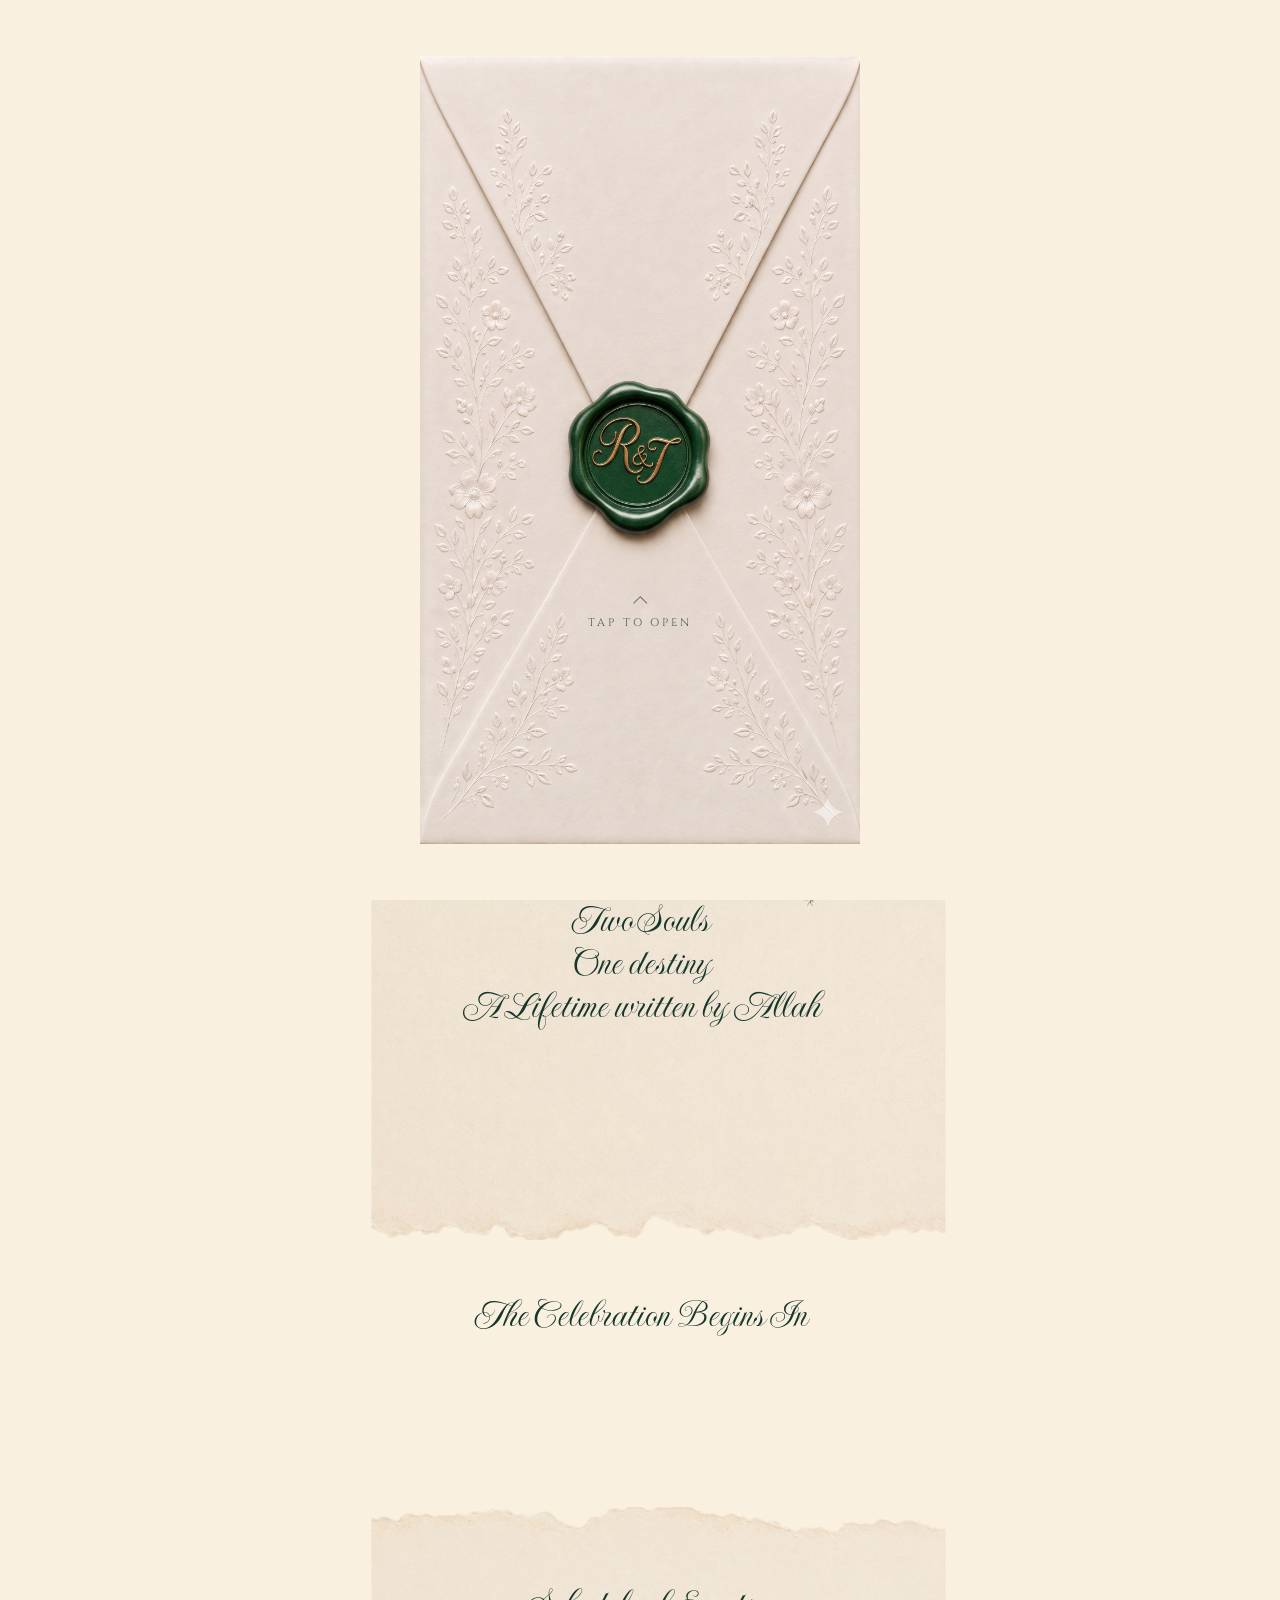
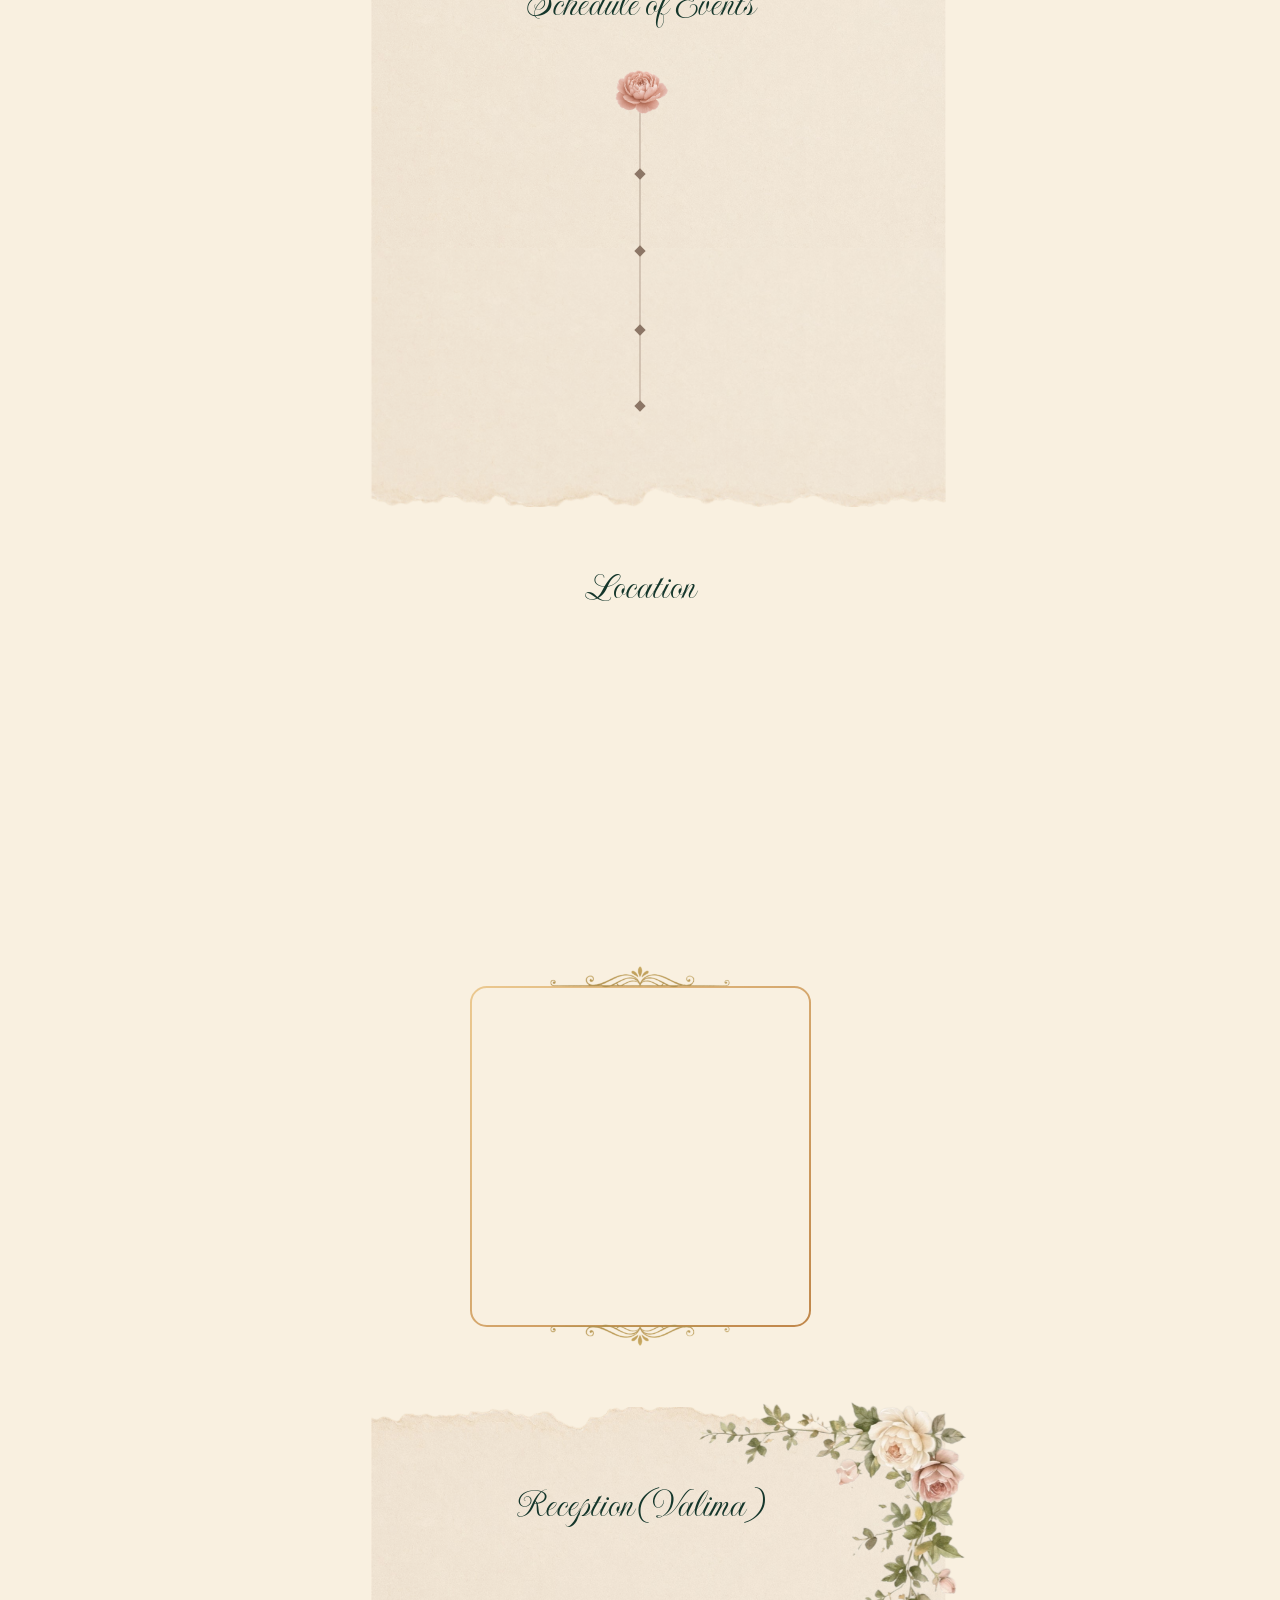
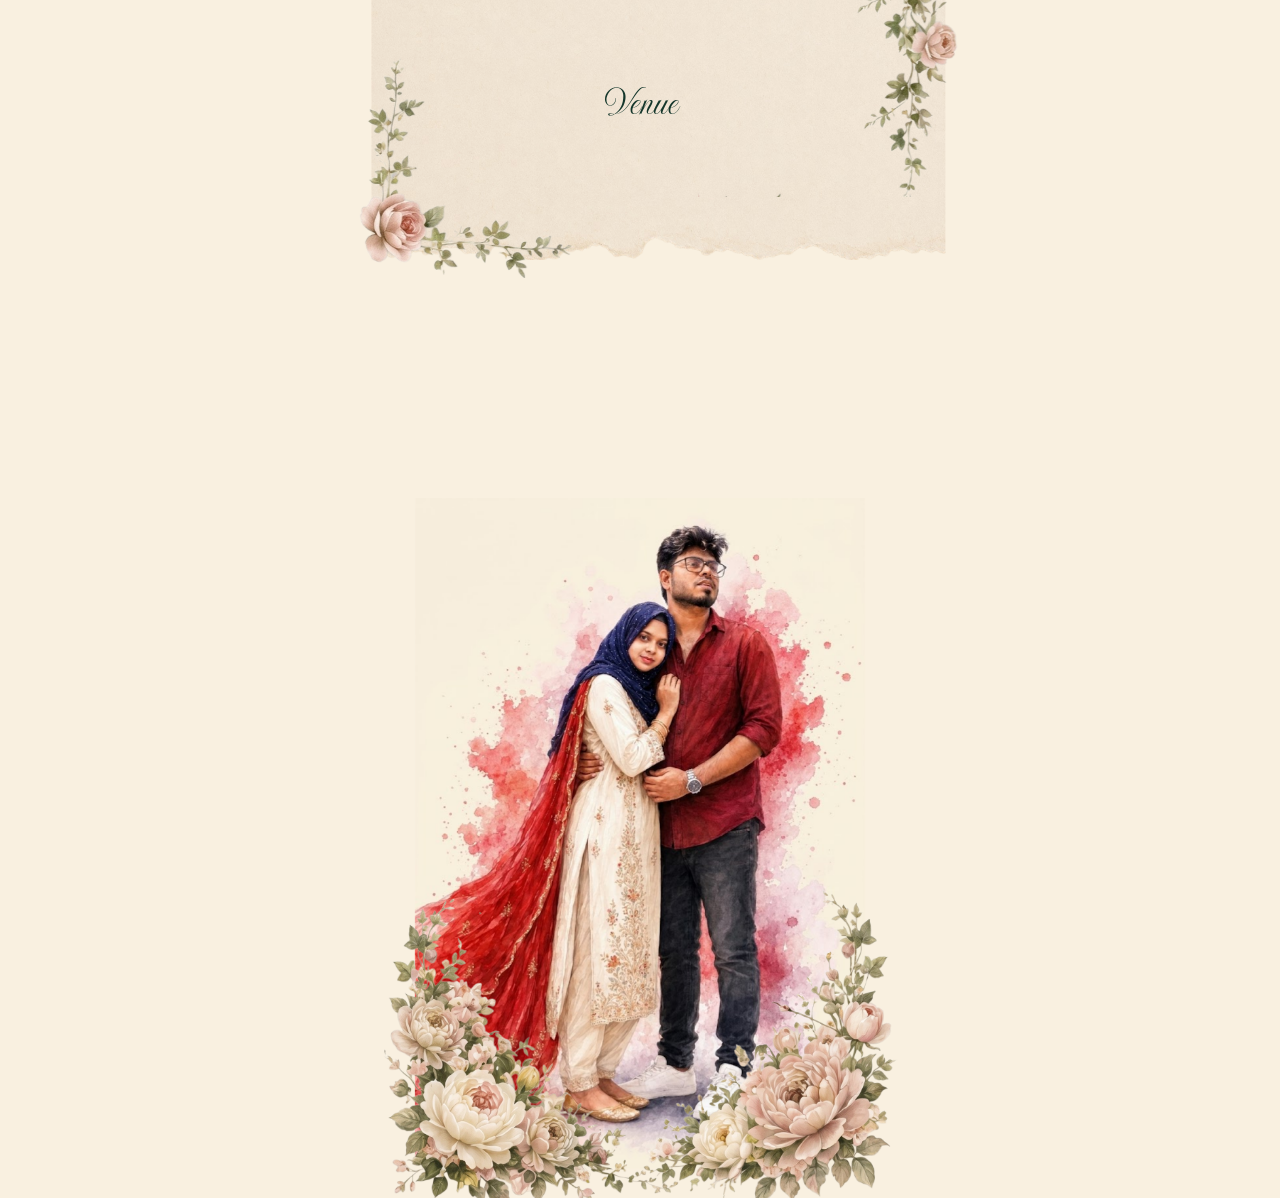
==== commit 2d3b5681: "my content updated final" ====
--- a/index.html
+++ b/index.html
@@ -1,24 +1,32 @@
-﻿<!DOCTYPE html>
+<!DOCTYPE html>
 <html lang="en">
+
 <head>
   <meta charset="utf-8" />
   <meta http-equiv="Content-Type" content="text/html; charset=utf-8" />
   <meta name="viewport" content="width=device-width, initial-scale=1.0" />
-  <title>Wedding Invitation | Zohan &amp; Rose</title>
-  <meta name="description" content="Wedding Invitation - Zohan &amp; Rose. Join us as we celebrate our wedding." />
+  <title>Wedding Invitation | Riyas &amp; Tawfeeka</title>
+  <meta name="description" content="Wedding Invitation - Riyas &amp; Tawfeeka. Join us as we celebrate our wedding." />
   <meta property="og:url" content="./" />
-  <meta property="og:title" content="Wedding Invitation | Zohan &amp; Rose" />
-  <meta property="og:description" content="Two Souls, One Destiny. A Lifetime written by Allah. Join us as we celebrate our wedding." />
+  <meta property="og:title" content="Wedding Invitation | Riyas &amp; Tawfeeka" />
+  <meta property="og:description"
+    content="Two Souls, One Destiny. A Lifetime written by Allah. Join us as we celebrate our wedding." />
   <meta property="og:type" content="website" />
   <meta property="og:image" content="assets/images/img3532-3566-4962-b739-616664393337_Screenshot_2026-06-2.png" />
   <link rel="canonical" href="./">
   <meta name="format-detection" content="telephone=no" />
 
-  <link rel="icon" type="image/png" sizes="32x32" href="assets/images/img3331-3833-4662-b234-353330306132_favicon-light_1.png" media="(prefers-color-scheme: light)"/>
-  <link rel="icon" type="image/png" sizes="32x32" href="assets/images/img3239-3439-4130-a237-303663656638_favicon-dark_1.png" media="(prefers-color-scheme: dark)"/>
-  <link rel="icon" type="image/svg+xml" sizes="any" href="assets/images/img6630-6464-4531-a461-396132346132_favicon_1.svg">
-  <link rel="apple-touch-icon" type="image/png" href="assets/images/img3761-3535-4439-b530-303639633934_apple-touch-icon_1.png">
-  <link rel="icon" type="image/png" sizes="192x192" href="assets/images/img3761-3535-4439-b530-303639633934_apple-touch-icon_1.png">
+  <link rel="icon" type="image/png" sizes="32x32"
+    href="assets/images/img3331-3833-4662-b234-353330306132_favicon-light_1.png"
+    media="(prefers-color-scheme: light)" />
+  <link rel="icon" type="image/png" sizes="32x32"
+    href="assets/images/img3239-3439-4130-a237-303663656638_favicon-dark_1.png" media="(prefers-color-scheme: dark)" />
+  <link rel="icon" type="image/svg+xml" sizes="any"
+    href="assets/images/img6630-6464-4531-a461-396132346132_favicon_1.svg">
+  <link rel="apple-touch-icon" type="image/png"
+    href="assets/images/img3761-3535-4439-b530-303639633934_apple-touch-icon_1.png">
+  <link rel="icon" type="image/png" sizes="192x192"
+    href="assets/images/img3761-3535-4439-b530-303639633934_apple-touch-icon_1.png">
 
   <link rel="stylesheet" href="assets/css/grid.css" type="text/css" media="all" />
   <link rel="stylesheet" href="assets/css/style.css" type="text/css" media="all" />
@@ -32,7 +40,7 @@
     }
     function t_onFuncLoad(funcName, okFunc, time) {
       if (typeof window[funcName] === 'function') { okFunc(); }
-      else { setTimeout(function() { t_onFuncLoad(funcName, okFunc, time); }, (time || 100)); }
+      else { setTimeout(function () { t_onFuncLoad(funcName, okFunc, time); }, (time || 100)); }
     }
     function t396_initialScale(t) {
       var e = document.getElementById("rec" + t);
@@ -50,29 +58,29 @@
             a >= _ && (n = _);
           }
           var d = false,
-              s = "center" === t396_scaleInitial__getFieldValue(i, "valign", n, l),
-              c = "grid" === t396_scaleInitial__getFieldValue(i, "upscale", n, l),
-              u = t396_scaleInitial__getFieldValue(i, "height_vh", n, l),
-              g = t396_scaleInitial__getFieldValue(i, "height", n, l),
-              w = !!window.opr && !!window.opr.addons || !!window.opera || -1 !== navigator.userAgent.indexOf(" OPR/");
+            s = "center" === t396_scaleInitial__getFieldValue(i, "valign", n, l),
+            c = "grid" === t396_scaleInitial__getFieldValue(i, "upscale", n, l),
+            u = t396_scaleInitial__getFieldValue(i, "height_vh", n, l),
+            g = t396_scaleInitial__getFieldValue(i, "height", n, l),
+            w = !!window.opr && !!window.opr.addons || !!window.opera || -1 !== navigator.userAgent.indexOf(" OPR/");
           if (!d && s && !c && !u && g && !w) {
             var f = parseFloat((a / n).toFixed(3)),
-                h = [i, i.querySelector(".t396__carrier"), i.querySelector(".t396__filter")],
-                v = Math.floor(parseInt(g, 10) * f) + "px";
+              h = [i, i.querySelector(".t396__carrier"), i.querySelector(".t396__filter")],
+              v = Math.floor(parseInt(g, 10) * f) + "px";
             i.style.setProperty("--initial-scale-height", v);
             for (var o = 0; o < h.length; o++) h[o] && h[o].style.setProperty("height", "var(--initial-scale-height)");
-            t396_scaleInitial__getElementsToScale(i, n, l).forEach(function(t) { t.style.zoom = f; });
+            t396_scaleInitial__getElementsToScale(i, n, l).forEach(function (t) { t.style.zoom = f; });
           }
         }
       }
     }
     function t396_scaleInitial__getElementsToScale(t, e, i) {
-      return t ? Array.prototype.slice.call(t.children).filter(function(t) {
+      return t ? Array.prototype.slice.call(t.children).filter(function (t) {
         if (!t) return false;
         if (!t.classList.contains("t396__elem") && !t.classList.contains("t396__group")) return false;
         if (!t.querySelector(".tn-molecule, .tn-atom")) return false;
         var a = !t.getAttribute("data-elem-type") && t.classList.contains("tn-group"),
-            l = t396_scaleInitial__getFieldValue(t, "container", e, i);
+          l = t396_scaleInitial__getFieldValue(t, "container", e, i);
         return !l && a && (l = "grid"), "grid" === l;
       }) : [];
     }
@@ -87,9 +95,9 @@
     }
     function t396_scaleInitial__getFieldAttribute(t, e, i, a) {
       var l = ["widthmode", "heightmode", "flex"],
-          n = t.classList.contains("t396__artboard"),
-          r = !n && t.classList.contains("tn-group"),
-          o = "data-field-";
+        n = t.classList.contains("t396__artboard"),
+        r = !n && t.classList.contains("tn-group"),
+        o = "data-field-";
       n && (o = "data-artboard-");
       r && (o = "data-group-");
       var _ = "-value";
@@ -108,17 +116,17 @@
   <script src="assets/js/artboard-scale.min.js" charset="utf-8" async></script>
 
   <script type="text/javascript">
-    (function() {
-      if (typeof(sessionStorage) != 'undefined' && sessionStorage.getItem('visited') !== 'y' && document.visibilityState) {
+    (function () {
+      if (typeof (sessionStorage) != 'undefined' && sessionStorage.getItem('visited') !== 'y' && document.visibilityState) {
         var style = document.createElement('style');
         style.type = 'text/css';
         style.innerHTML = '@media screen and (min-width: 980px) {.t-records {opacity: 0;}.t-records_animated {transition: opacity ease-in-out .2s;}.t-records.t-records_visible {opacity: 1;}}';
         document.getElementsByTagName('head')[0].appendChild(style);
         function t_setvisRecs() {
           var alr = document.querySelectorAll('.t-records');
-          Array.prototype.forEach.call(alr, function(el) { el.classList.add("t-records_animated"); });
-          setTimeout(function() {
-            Array.prototype.forEach.call(alr, function(el) { el.classList.add("t-records_visible"); });
+          Array.prototype.forEach.call(alr, function (el) { el.classList.add("t-records_animated"); });
+          setTimeout(function () {
+            Array.prototype.forEach.call(alr, function (el) { el.classList.add("t-records_visible"); });
             sessionStorage.setItem("visited", "y");
           }, 400);
         }
@@ -127,429 +135,6760 @@
     })();
   </script>
 
-<style id="local-fonts">
-@font-face {
-  font-family: 'Cinzel';
-  font-style: normal;
-  font-weight: 400;
-  font-display: swap;
-  src: url('assets/fonts/cinzel-ext.woff2') format('woff2');
-  unicode-range: U+0100-02BA, U+02BD-02C5, U+02C7-02CC, U+02CE-02D7, U+02DD-02FF, U+0304, U+0308, U+0329, U+1D00-1DBF, U+1E00-1E9F, U+1EF2-1EFF, U+2020, U+20A0-20AB, U+20AD-20C4, U+2113, U+2C60-2C7F, U+A720-A7FF;
-}
-@font-face {
-  font-family: 'Cinzel';
-  font-style: normal;
-  font-weight: 400;
-  font-display: swap;
-  src: url('assets/fonts/cinzel-latin.woff2') format('woff2');
-  unicode-range: U+0000-00FF, U+0131, U+0152-0153, U+02BB-02BC, U+02C6, U+02DA, U+02DC, U+0304, U+0308, U+0329, U+2000-206F, U+20AC, U+2122, U+2191, U+2193, U+2212, U+2215, U+FEFF, U+FFFD;
-}
-@font-face {
-  font-family: 'Cinzel';
-  font-style: normal;
-  font-weight: 500;
-  font-display: swap;
-  src: url('assets/fonts/cinzel-ext.woff2') format('woff2');
-  unicode-range: U+0100-02BA, U+02BD-02C5, U+02C7-02CC, U+02CE-02D7, U+02DD-02FF, U+0304, U+0308, U+0329, U+1D00-1DBF, U+1E00-1E9F, U+1EF2-1EFF, U+2020, U+20A0-20AB, U+20AD-20C4, U+2113, U+2C60-2C7F, U+A720-A7FF;
-}
-@font-face {
-  font-family: 'Cinzel';
-  font-style: normal;
-  font-weight: 500;
-  font-display: swap;
-  src: url('assets/fonts/cinzel-latin.woff2') format('woff2');
-  unicode-range: U+0000-00FF, U+0131, U+0152-0153, U+02BB-02BC, U+02C6, U+02DA, U+02DC, U+0304, U+0308, U+0329, U+2000-206F, U+20AC, U+2122, U+2191, U+2193, U+2212, U+2215, U+FEFF, U+FFFD;
-}
-@font-face {
-  font-family: 'Ovo';
-  font-style: normal;
-  font-weight: 400;
-  font-display: swap;
-  src: url('assets/fonts/ovo-latin.woff2') format('woff2');
-  unicode-range: U+0000-00FF, U+0131, U+0152-0153, U+02BB-02BC, U+02C6, U+02DA, U+02DC, U+0304, U+0308, U+0329, U+2000-206F, U+20AC, U+2122, U+2191, U+2193, U+2212, U+2215, U+FEFF, U+FFFD;
-}
-</style>
+  <style id="local-fonts">
+    @font-face {
+      font-family: 'Cinzel';
+      font-style: normal;
+      font-weight: 400;
+      font-display: swap;
+      src: url('assets/fonts/cinzel-ext.woff2') format('woff2');
+      unicode-range: U+0100-02BA, U+02BD-02C5, U+02C7-02CC, U+02CE-02D7, U+02DD-02FF, U+0304, U+0308, U+0329, U+1D00-1DBF, U+1E00-1E9F, U+1EF2-1EFF, U+2020, U+20A0-20AB, U+20AD-20C4, U+2113, U+2C60-2C7F, U+A720-A7FF;
+    }
+
+    @font-face {
+      font-family: 'Cinzel';
+      font-style: normal;
+      font-weight: 400;
+      font-display: swap;
+      src: url('assets/fonts/cinzel-latin.woff2') format('woff2');
+      unicode-range: U+0000-00FF, U+0131, U+0152-0153, U+02BB-02BC, U+02C6, U+02DA, U+02DC, U+0304, U+0308, U+0329, U+2000-206F, U+20AC, U+2122, U+2191, U+2193, U+2212, U+2215, U+FEFF, U+FFFD;
+    }
+
+    @font-face {
+      font-family: 'Cinzel';
+      font-style: normal;
+      font-weight: 500;
+      font-display: swap;
+      src: url('assets/fonts/cinzel-ext.woff2') format('woff2');
+      unicode-range: U+0100-02BA, U+02BD-02C5, U+02C7-02CC, U+02CE-02D7, U+02DD-02FF, U+0304, U+0308, U+0329, U+1D00-1DBF, U+1E00-1E9F, U+1EF2-1EFF, U+2020, U+20A0-20AB, U+20AD-20C4, U+2113, U+2C60-2C7F, U+A720-A7FF;
+    }
+
+    @font-face {
+      font-family: 'Cinzel';
+      font-style: normal;
+      font-weight: 500;
+      font-display: swap;
+      src: url('assets/fonts/cinzel-latin.woff2') format('woff2');
+      unicode-range: U+0000-00FF, U+0131, U+0152-0153, U+02BB-02BC, U+02C6, U+02DA, U+02DC, U+0304, U+0308, U+0329, U+2000-206F, U+20AC, U+2122, U+2191, U+2193, U+2212, U+2215, U+FEFF, U+FFFD;
+    }
+
+    @font-face {
+      font-family: 'Ovo';
+      font-style: normal;
+      font-weight: 400;
+      font-display: swap;
+      src: url('assets/fonts/ovo-latin.woff2') format('woff2');
+      unicode-range: U+0000-00FF, U+0131, U+0152-0153, U+02BB-02BC, U+02C6, U+02DA, U+02DC, U+0304, U+0308, U+0329, U+2000-206F, U+20AC, U+2122, U+2191, U+2193, U+2212, U+2215, U+FEFF, U+FFFD;
+    }
+  </style>
 
 </head>
+
 <body class="t-body" style="margin:0;">
-<div id="allrecords" class="t-records">
-<div id="rec4227046903" class="r t-rec" data-animationappear="off" data-record-type="131">
-<div class="t123">
-<div class="t-container_100">
-<div class="t-width t-width_100">
-<style>
-#envelopeOverlay {
-  position: fixed;
-  inset: 0;
-  z-index: 99999;
-  background: #F9F0E0;
-  display: flex;
-  flex-direction: column;
-  align-items: center;
-  justify-content: center;
-  cursor: pointer;
-  -webkit-tap-highlight-color: transparent;
-  user-select: none;
-  transition: opacity 1.4s ease;
-}
-
-#envelopeImg {
-  width: 100%;
-  max-width: 440px;
-  display: block;
-  object-fit: contain;
-}
-
-#envelopeTapWrap {
-  position: absolute;
-  bottom: 30%;
-  left: 50%;
-  transform: translateX(-50%);
-  display: flex;
-  flex-direction: column;
-  align-items: center;
-  gap: 7px;
-  animation: envelopeTapIn 1.2s 0.8s both;
-}
-
-@keyframes envelopeTapIn {
-  from { opacity: 0; transform: translateX(-50%) translateY(6px); }
-  to   { opacity: 1; transform: translateX(-50%) translateY(0); }
-}
-
-#envelopeTapLabel {
-  font-family: 'Cinzel', Georgia, serif;
-  font-size: 11px;
-  letter-spacing: 0.26em;
-  text-transform: uppercase;
-  color: rgba(140, 100, 60, 0.75);
-  animation: envelopePulse 2.4s 1.6s ease-in-out infinite;
-  white-space: nowrap;
-}
-
-@keyframes envelopePulse {
-  0%, 100% { opacity: 0.45; letter-spacing: 0.26em; }
-  50%       { opacity: 1;    letter-spacing: 0.30em; }
-}
-
-.envelope-chevron {
-  width: 10px;
-  height: 10px;
-  border-right: 1.5px solid rgba(140, 100, 60, 0.6);
-  border-top: 1.5px solid rgba(140, 100, 60, 0.6);
-  transform: rotate(-45deg);
-  animation: envelopeChevron 2.4s 1.9s ease-in-out infinite;
-}
-
-@keyframes envelopeChevron {
-  0%, 100% { transform: rotate(-45deg) translate(0, 0); opacity: 0.6; }
-  50%       { transform: rotate(-45deg) translate(2px, -2px); opacity: 1; }
-}
-
-#envelopeVideoWrap {
-  position: fixed;
-  inset: 0;
-  z-index: 100000;
-  display: flex;
-  align-items: center;
-  justify-content: center;
-  background: #F9F0E0;
-  opacity: 0;
-  transition: opacity 0.8s ease;
-  pointer-events: none;
-}
-
-#envelopeVideoWrap.envelope-video-in {
-  opacity: 1;
-  pointer-events: all;
-}
-
-#envelopeVideoWrap.envelope-video-out {
-  opacity: 0;
-  transition: opacity 1.4s ease;
-}
-
-#envelopeVideo {
-  width: 100%;
-  max-width: 440px;
-  display: block;
-  object-fit: contain;
-}
-
-/* Floating audio toggle button â€” displayed once invitation is opened */
-#audioBtn {
-  position: fixed;
-  bottom: 20px;
-  right: 20px;
-  width: 60px;
-  height: 60px;
-  background: #5A0F1B;
-  border-radius: 50%;
-  display: flex;
-  justify-content: center;
-  align-items: center;
-  z-index: 2147483647;
-  cursor: pointer;
-  box-shadow: 0 4px 6px rgba(0, 0, 0, 0.1);
-  visibility: hidden;
-  opacity: 0;
-  transition: opacity 0.3s ease-in-out;
-}
-
-#audioBtn svg {
-  width: 30px;
-  height: 30px;
-  fill: white;
-}
-</style>
-<audio id="bgAudio" loop>
-  <source src="assets/media/music.mp3" type="audio/mp3">
-</audio>
-<div id="envelopeOverlay">
-  <img id="envelopeImg"
-    src="assets/media/envelope_cover.png"
-    alt="Open your invitation"
-    draggable="false"
-  >
-  <div id="envelopeTapWrap">
-    <div class="envelope-chevron"></div>
-    <div id="envelopeTapLabel">Tap to open</div>
+  <div id="allrecords" class="t-records">
+    <div id="rec4227046903" class="r t-rec" data-animationappear="off" data-record-type="131">
+      <div class="t123">
+        <div class="t-container_100">
+          <div class="t-width t-width_100">
+            <style>
+              #envelopeOverlay {
+                position: fixed;
+                inset: 0;
+                z-index: 99999;
+                background: #F9F0E0;
+                display: flex;
+                flex-direction: column;
+                align-items: center;
+                justify-content: center;
+                cursor: pointer;
+                -webkit-tap-highlight-color: transparent;
+                user-select: none;
+                transition: opacity 1.4s ease;
+              }
+
+              #envelopeImg {
+                width: 100%;
+                max-width: 440px;
+                display: block;
+                object-fit: contain;
+              }
+
+              #envelopeTapWrap {
+                position: absolute;
+                bottom: 30%;
+                left: 50%;
+                transform: translateX(-50%);
+                display: flex;
+                flex-direction: column;
+                align-items: center;
+                gap: 7px;
+                animation: envelopeTapIn 1.2s 0.8s both;
+              }
+
+              @keyframes envelopeTapIn {
+                from {
+                  opacity: 0;
+                  transform: translateX(-50%) translateY(6px);
+                }
+
+                to {
+                  opacity: 1;
+                  transform: translateX(-50%) translateY(0);
+                }
+              }
+
+              #envelopeTapLabel {
+                font-family: 'Cinzel', Georgia, serif;
+                font-size: 11px;
+                letter-spacing: 0.26em;
+                text-transform: uppercase;
+                color: rgba(20, 54, 43, 0.75);
+                animation: envelopePulse 2.4s 1.6s ease-in-out infinite;
+                white-space: nowrap;
+              }
+
+              @keyframes envelopePulse {
+
+                0%,
+                100% {
+                  opacity: 0.45;
+                  letter-spacing: 0.26em;
+                }
+
+                50% {
+                  opacity: 1;
+                  letter-spacing: 0.30em;
+                }
+              }
+
+              .envelope-chevron {
+                width: 10px;
+                height: 10px;
+                border-right: 1.5px solid rgba(20, 54, 43, 0.6);
+                border-top: 1.5px solid rgba(20, 54, 43, 0.6);
+                transform: rotate(-45deg);
+                animation: envelopeChevron 2.4s 1.9s ease-in-out infinite;
+              }
+
+              @keyframes envelopeChevron {
+
+                0%,
+                100% {
+                  transform: rotate(-45deg) translate(0, 0);
+                  opacity: 0.6;
+                }
+
+                50% {
+                  transform: rotate(-45deg) translate(2px, -2px);
+                  opacity: 1;
+                }
+              }
+
+              #envelopeVideoWrap {
+                position: fixed;
+                inset: 0;
+                z-index: 100000;
+                display: flex;
+                align-items: center;
+                justify-content: center;
+                background: #F9F0E0;
+                opacity: 0;
+                transition: opacity 0.8s ease;
+                pointer-events: none;
+              }
+
+              #envelopeVideoWrap.envelope-video-in {
+                opacity: 1;
+                pointer-events: all;
+              }
+
+              #envelopeVideoWrap.envelope-video-out {
+                opacity: 0;
+                transition: opacity 1.4s ease;
+              }
+
+              #envelopeVideo {
+                width: 100%;
+                max-width: 440px;
+                display: block;
+                object-fit: contain;
+              }
+
+              /* Floating audio toggle button â€” displayed once invitation is opened */
+              #audioBtn {
+                position: fixed;
+                bottom: 20px;
+                right: 20px;
+                width: 60px;
+                height: 60px;
+                background: #14362B;
+                border-radius: 50%;
+                display: flex;
+                justify-content: center;
+                align-items: center;
+                z-index: 2147483647;
+                cursor: pointer;
+                box-shadow: 0 4px 6px rgba(0, 0, 0, 0.1);
+                visibility: hidden;
+                opacity: 0;
+                transition: opacity 0.3s ease-in-out;
+              }
+
+              #audioBtn svg {
+                width: 30px;
+                height: 30px;
+                fill: white;
+              }
+            </style>
+            <audio id="bgAudio" loop>
+              <source src="assets/media/music.mp3" type="audio/mp3">
+            </audio>
+            <div id="envelopeOverlay">
+              <img id="envelopeImg" src="assets/media/envelope_cover.png" alt="Open your invitation" draggable="false">
+              <div id="envelopeTapWrap">
+                <div class="envelope-chevron"></div>
+                <div id="envelopeTapLabel">Tap to open</div>
+              </div>
+            </div>
+            <div id="envelopeVideoWrap">
+              <video id="envelopeVideo" src="assets/media/envelope_open.mp4" muted playsinline preload="auto"></video>
+            </div>
+            <div id="audioBtn">
+              <svg id="iconPause" xmlns="http://www.w3.org/2000/svg" viewBox="0 0 24 24" style="display:block">
+                <rect x="6" y="5" width="4" height="14" rx="1" />
+                <rect x="14" y="5" width="4" height="14" rx="1" />
+              </svg>
+              <svg id="iconPlay" xmlns="http://www.w3.org/2000/svg" viewBox="0 0 24 24" style="display:none">
+                <polygon points="5,3 19,12 5,21" />
+              </svg>
+            </div>
+            <script>
+              (function () {
+                var overlay = document.getElementById('envelopeOverlay');
+                var videoWrap = document.getElementById('envelopeVideoWrap');
+                var video = document.getElementById('envelopeVideo');
+                var audio = document.getElementById('bgAudio');
+                var audioBtn = document.getElementById('audioBtn');
+                var iconPause = document.getElementById('iconPause');
+                var iconPlay = document.getElementById('iconPlay');
+                var done = false;
+                var audioUnlocked = false;
+
+                function unlockAudio() {
+                  if (audioUnlocked) return;
+                  audioUnlocked = true;
+                  var p = audio.play();
+                  if (p && p.then) {
+                    p.then(function () {
+                      audio.pause();
+                      audio.currentTime = 0;
+                    }).catch(function () { });
+                  } else {
+                    audio.pause();
+                  }
+                }
+
+                function startVideo() {
+                  if (done) return;
+                  done = true;
+
+                  // Fade out envelope cover
+                  overlay.style.opacity = '0';
+                  overlay.style.pointerEvents = 'none';
+                  setTimeout(function () { overlay.style.display = 'none'; }, 1400);
+
+                  // Show and play opening video
+                  videoWrap.classList.add('envelope-video-in');
+                  var vp = video.play();
+                  if (vp && vp.catch) vp.catch(function () { });
+
+                  // Start background music
+                  audio.volume = 1;
+                  var ap = audio.play();
+                  if (ap && ap.catch) ap.catch(function () { });
+                }
+
+                function endSequence() {
+                  // Fade out video reveal
+                  videoWrap.classList.remove('envelope-video-in');
+                  videoWrap.classList.add('envelope-video-out');
+                  setTimeout(function () { videoWrap.style.display = 'none'; }, 1400);
+
+                  // Show floating audio toggle button
+                  audioBtn.style.visibility = 'visible';
+                  audioBtn.style.opacity = '1';
+                }
+
+                // Prime audio silently on first touch, start animation on click
+                overlay.addEventListener('touchstart', unlockAudio, { passive: true });
+                overlay.addEventListener('click', startVideo);
+
+                // Fade out video 0.8s before playback finishes
+                video.addEventListener('timeupdate', function () {
+                  if (video.duration && video.currentTime >= video.duration - 0.8 && !video.dataset.fading) {
+                    video.dataset.fading = '1';
+                    endSequence();
+                  }
+                });
+
+                // Audio button toggle
+                audioBtn.addEventListener('click', function () {
+                  if (audio.paused) {
+                    audio.play();
+                    iconPlay.style.display = 'none';
+                    iconPause.style.display = 'block';
+                  } else {
+                    audio.pause();
+                    iconPlay.style.display = 'block';
+                    iconPause.style.display = 'none';
+                  }
+                });
+
+                video.load();
+              })();
+            </script>
+          </div>
+        </div>
+      </div>
+    </div>
+    <div id="rec4227041103" class="r t-rec" style=" " data-animationappear="off" data-record-type="396">
+      <style>
+        #rec4227041103 .t396__artboard {
+          height: 1240px;
+          background-color: #f9f0e0;
+        }
+
+        #rec4227041103 .t396__filter {
+          height: 1240px;
+        }
+
+        #rec4227041103 .t396__carrier {
+          height: 1240px;
+          background-position: center center;
+          background-attachment: scroll;
+          background-size: cover;
+          background-repeat: no-repeat;
+        }
+
+        @media screen and (max-width:1199px) {
+
+          #rec4227041103 .t396__artboard,
+          #rec4227041103 .t396__filter,
+          #rec4227041103 .t396__carrier {}
+
+          #rec4227041103 .t396__filter {}
+
+          #rec4227041103 .t396__carrier {
+            background-attachment: scroll;
+          }
+        }
+
+        @media screen and (max-width:959px) {
+
+          #rec4227041103 .t396__artboard,
+          #rec4227041103 .t396__filter,
+          #rec4227041103 .t396__carrier {}
+
+          #rec4227041103 .t396__filter {}
+
+          #rec4227041103 .t396__carrier {
+            background-attachment: scroll;
+          }
+        }
+
+        @media screen and (max-width:639px) {
+
+          #rec4227041103 .t396__artboard,
+          #rec4227041103 .t396__filter,
+          #rec4227041103 .t396__carrier {}
+
+          #rec4227041103 .t396__filter {}
+
+          #rec4227041103 .t396__carrier {
+            background-attachment: scroll;
+          }
+        }
+
+        @media screen and (max-width:479px) {
+
+          #rec4227041103 .t396__artboard,
+          #rec4227041103 .t396__filter,
+          #rec4227041103 .t396__carrier {
+            height: 1240px;
+          }
+
+          #rec4227041103 .t396__filter {}
+
+          #rec4227041103 .t396__carrier {
+            background-attachment: scroll;
+          }
+        }
+
+        #rec4227041103 .tn-elem[data-elem-id="1773841348614000001"] {
+          z-index: 3;
+          top: 0px;
+          left: calc(50% - 600px + 375px);
+          width: 450px;
+          height: 762px;
+        }
+
+        #rec4227041103 .tn-elem[data-elem-id="1773841348614000001"] .tn-atom {
+          background-position: center center;
+          border-width: var(--t396-borderwidth, 0);
+          border-style: var(--t396-borderstyle, solid);
+          border-color: var(--t396-bordercolor, transparent);
+          transition: background-color var(--t396-speedhover, 0s) ease-in-out, color var(--t396-speedhover, 0s) ease-in-out, border-color var(--t396-speedhover, 0s) ease-in-out, box-shadow var(--t396-shadowshoverspeed, 0.2s) ease-in-out;
+        }
+
+        @media screen and (max-width:1199px) {
+          #rec4227041103 .tn-elem[data-elem-id="1773841348614000001"] {
+            display: table;
+            top: 0px;
+            left: calc(50% - 480px + 255px);
+            width: 450px;
+            height: 491px;
+          }
+        }
+
+        @media screen and (max-width:959px) {
+          #rec4227041103 .tn-elem[data-elem-id="1773841348614000001"] {
+            display: table;
+            top: 0px;
+            left: calc(50% - 320px + 95px);
+            width: 450px;
+          }
+        }
+
+        @media screen and (max-width:639px) {
+          #rec4227041103 .tn-elem[data-elem-id="1773841348614000001"] {
+            display: table;
+            left: calc(50% - 240px + 15px);
+            width: 450px;
+          }
+        }
+
+        @media screen and (max-width:479px) {
+          #rec4227041103 .tn-elem[data-elem-id="1773841348614000001"] {
+            display: table;
+            left: calc(50% - 160px + -65px);
+            width: 450px;
+            height: 492px;
+          }
+        }
+
+        #rec4227041103 .tn-elem[data-elem-id="1763402091707"] {
+          z-index: 3;
+          top: 0px;
+          left: calc(50% - 600px + 375px);
+          width: 450px;
+          height: 676px;
+        }
+
+        #rec4227041103 .tn-elem[data-elem-id="1763402091707"] .tn-atom {
+          border-radius: 0px 0px 0px 0px;
+          opacity: 0.5;
+          background-image: radial-gradient(circle at center, rgba(255, 249, 235, 1) 0%, rgba(255, 231, 192, 0) 85%);
+          border-width: var(--t396-borderwidth, 0);
+          border-style: var(--t396-borderstyle, solid);
+          border-color: var(--t396-bordercolor, transparent);
+          transition: background-color var(--t396-speedhover, 0s) ease-in-out, color var(--t396-speedhover, 0s) ease-in-out, border-color var(--t396-speedhover, 0s) ease-in-out, box-shadow var(--t396-shadowshoverspeed, 0.2s) ease-in-out;
+        }
+
+        @media screen and (max-width:1199px) {
+          #rec4227041103 .tn-elem[data-elem-id="1763402091707"] {
+            display: table;
+            left: calc(50% - 480px + 255px);
+          }
+        }
+
+        @media screen and (max-width:959px) {
+          #rec4227041103 .tn-elem[data-elem-id="1763402091707"] {
+            display: table;
+            left: calc(50% - 320px + 95px);
+          }
+        }
+
+        @media screen and (max-width:639px) {
+          #rec4227041103 .tn-elem[data-elem-id="1763402091707"] {
+            display: table;
+            left: calc(50% - 240px + 15px);
+          }
+        }
+
+        @media screen and (max-width:479px) {
+          #rec4227041103 .tn-elem[data-elem-id="1763402091707"] {
+            display: table;
+            left: calc(50% - 160px + -65px);
+          }
+        }
+
+        #rec4227041103 .tn-elem[data-elem-id="1779527203760000001"] {
+          display: block;
+          z-index: 3;
+          top: 753px;
+          left: calc(50% - 600px + 228px);
+          width: 744px;
+          height: 487px;
+        }
+
+        #rec4227041103 .tn-elem[data-elem-id="1779527203760000001"] .tn-atom {
+          display: block;
+          height: 100%;
+          box-sizing: border-box;
+          border-radius: 0px 0px 0px 0px;
+          background-position: center center;
+          border-width: var(--t396-borderwidth, 0);
+          border-style: var(--t396-borderstyle, solid);
+          border-color: var(--t396-bordercolor, transparent);
+          transition: background-color var(--t396-speedhover, 0s) ease-in-out, color var(--t396-speedhover, 0s) ease-in-out, border-color var(--t396-speedhover, 0s) ease-in-out, box-shadow var(--t396-shadowshoverspeed, 0.2s) ease-in-out;
+        }
+
+        #rec4227041103 .tn-elem[data-elem-id="1779527203760000001"] .tn-atom__img {
+          border-radius: 0px 0px 0px 0px;
+          object-fit: fill;
+          height: 100%;
+          object-position: center center;
+        }
+
+        @media screen and (max-width:1199px) {
+          #rec4227041103 .tn-elem[data-elem-id="1779527203760000001"] {
+            display: block;
+            top: 758px;
+            left: calc(50% - 480px + 108px);
+            height: 479px;
+          }
+        }
+
+        @media screen and (max-width:959px) {
+          #rec4227041103 .tn-elem[data-elem-id="1779527203760000001"] {
+            display: block;
+            top: 763px;
+            left: calc(50% - 320px + -52px);
+            height: 477px;
+          }
+        }
+
+        @media screen and (max-width:639px) {
+          #rec4227041103 .tn-elem[data-elem-id="1779527203760000001"] {
+            display: block;
+            top: 763px;
+            left: calc(50% - 240px + -132px);
+            height: 470px;
+          }
+        }
+
+        @media screen and (max-width:479px) {
+          #rec4227041103 .tn-elem[data-elem-id="1779527203760000001"] {
+            display: block;
+            top: 763px;
+            left: calc(50% - 160px + -212px);
+            height: 477px;
+          }
+        }
+
+        #rec4227041103 .tn-elem[data-elem-id="1763402147625"] {
+          color: #14362B;
+          text-align: center;
+          z-index: 3;
+          top: 294px;
+          left: calc(50% - 600px + 320px);
+          width: 560px;
+          height: auto;
+        }
+
+        #rec4227041103 .tn-elem[data-elem-id="1763402147625"] .tn-atom {
+          vertical-align: middle;
+          color: #14362B;
+          font-size: 80px;
+          font-family: var(--t-text-font, Arial);
+          line-height: 0.7;
+          font-weight: 800;
+          border-radius: 0px 0px 0px 0px;
+          padding: 0px 0px 0px 0px;
+          background-position: center center;
+          border-width: var(--t396-borderwidth, 0);
+          border-style: var(--t396-borderstyle, solid);
+          border-color: var(--t396-bordercolor, transparent);
+          transition: background-color var(--t396-speedhover, 0s) ease-in-out, color var(--t396-speedhover, 0s) ease-in-out, border-color var(--t396-speedhover, 0s) ease-in-out, box-shadow var(--t396-shadowshoverspeed, 0.2s) ease-in-out;
+          --t396-shadow-text-opacity: 100%;
+          text-shadow: var(--t396-shadow-text-x, 0px) var(--t396-shadow-text-y, 0px) var(--t396-shadow-text-blur, 0px) rgba(var(--t396-shadow-text-color), var(--t396-shadow-text-opacity, 100%));
+        }
+
+        @media screen and (max-width:1199px) {
+          #rec4227041103 .tn-elem[data-elem-id="1763402147625"] {
+            display: table;
+            left: calc(50% - 480px + 200px);
+            width: px;
+            height: auto;
+          }
+
+          #rec4227041103 .tn-elem[data-elem-id="1763402147625"] .tn-atom {
+            white-space: normal;
+            background-size: cover;
+          }
+        }
+
+        @media screen and (max-width:959px) {
+          #rec4227041103 .tn-elem[data-elem-id="1763402147625"] {
+            display: table;
+            left: calc(50% - 320px + 40px);
+            width: px;
+            height: auto;
+          }
+
+          #rec4227041103 .tn-elem[data-elem-id="1763402147625"] .tn-atom {
+            white-space: normal;
+            background-size: cover;
+          }
+        }
+
+        @media screen and (max-width:639px) {
+          #rec4227041103 .tn-elem[data-elem-id="1763402147625"] {
+            display: table;
+            left: calc(50% - 240px + -40px);
+            width: px;
+            height: auto;
+          }
+
+          #rec4227041103 .tn-elem[data-elem-id="1763402147625"] .tn-atom {
+            white-space: normal;
+            background-size: cover;
+          }
+        }
+
+        @media screen and (max-width:479px) {
+          #rec4227041103 .tn-elem[data-elem-id="1763402147625"] {
+            display: table;
+            left: calc(50% - 160px + -120px);
+            width: px;
+            height: auto;
+          }
+
+          #rec4227041103 .tn-elem[data-elem-id="1763402147625"] .tn-atom {
+            white-space: normal;
+            background-size: cover;
+          }
+        }
+
+        #rec4227041103 .tn-elem[data-elem-id="176340398328864790"] {
+          color: #14362B;
+          text-align: center;
+          z-index: 3;
+          top: 154px;
+          left: calc(50% - 600px + 320px);
+          width: 560px;
+          height: 37px;
+        }
+
+        #rec4227041103 .tn-elem[data-elem-id="176340398328864790"] .tn-atom {
+          vertical-align: middle;
+          color: #14362B;
+          font-size: 40px;
+          font-family: 'NewFonts', Arial, sans-serif;
+          line-height: 0.5;
+          font-weight: 300;
+          border-radius: 0px 0px 0px 0px;
+          padding: 0px 0px 0px 0px;
+          background-position: center center;
+          border-width: var(--t396-borderwidth, 0);
+          border-style: var(--t396-borderstyle, solid);
+          border-color: var(--t396-bordercolor, transparent);
+          transition: background-color var(--t396-speedhover, 0s) ease-in-out, color var(--t396-speedhover, 0s) ease-in-out, border-color var(--t396-speedhover, 0s) ease-in-out, box-shadow var(--t396-shadowshoverspeed, 0.2s) ease-in-out;
+          --t396-shadow-text-opacity: 100%;
+          text-shadow: var(--t396-shadow-text-x, 0px) var(--t396-shadow-text-y, 0px) var(--t396-shadow-text-blur, 0px) rgba(var(--t396-shadow-text-color), var(--t396-shadow-text-opacity, 100%));
+        }
+
+        @media screen and (max-width:1199px) {
+          #rec4227041103 .tn-elem[data-elem-id="176340398328864790"] {
+            display: table;
+            left: calc(50% - 480px + 200px);
+            width: px;
+          }
+
+          #rec4227041103 .tn-elem[data-elem-id="176340398328864790"] .tn-atom {
+            white-space: normal;
+            background-size: cover;
+          }
+        }
+
+        @media screen and (max-width:959px) {
+          #rec4227041103 .tn-elem[data-elem-id="176340398328864790"] {
+            display: table;
+            left: calc(50% - 320px + 40px);
+            width: px;
+          }
+
+          #rec4227041103 .tn-elem[data-elem-id="176340398328864790"] .tn-atom {
+            white-space: normal;
+            background-size: cover;
+          }
+        }
+
+        @media screen and (max-width:639px) {
+          #rec4227041103 .tn-elem[data-elem-id="176340398328864790"] {
+            display: table;
+            left: calc(50% - 240px + -40px);
+            width: px;
+          }
+
+          #rec4227041103 .tn-elem[data-elem-id="176340398328864790"] .tn-atom {
+            white-space: normal;
+            background-size: cover;
+          }
+        }
+
+        @media screen and (max-width:479px) {
+          #rec4227041103 .tn-elem[data-elem-id="176340398328864790"] {
+            display: table;
+            left: calc(50% - 160px + -120px);
+            width: px;
+          }
+
+          #rec4227041103 .tn-elem[data-elem-id="176340398328864790"] .tn-atom {
+            white-space: normal;
+            background-size: cover;
+          }
+        }
+
+        #rec4227041103 .tn-elem[data-elem-id="176340401720454780"] {
+          color: #14362B;
+          text-align: center;
+          z-index: 3;
+          top: 196px;
+          left: calc(50% - 600px + 320px);
+          width: 560px;
+          height: 37px;
+        }
+
+        #rec4227041103 .tn-elem[data-elem-id="176340401720454780"] .tn-atom {
+          vertical-align: middle;
+          color: #14362B;
+          font-size: 25px;
+          font-family: 'NewFonts', Arial, sans-serif;
+          line-height: 0.5;
+          font-weight: 600;
+          border-radius: 0px 0px 0px 0px;
+          padding: 0px 0px 0px 0px;
+          background-position: center center;
+          border-width: var(--t396-borderwidth, 0);
+          border-style: var(--t396-borderstyle, solid);
+          border-color: var(--t396-bordercolor, transparent);
+          transition: background-color var(--t396-speedhover, 0s) ease-in-out, color var(--t396-speedhover, 0s) ease-in-out, border-color var(--t396-speedhover, 0s) ease-in-out, box-shadow var(--t396-shadowshoverspeed, 0.2s) ease-in-out;
+          --t396-shadow-text-opacity: 100%;
+          text-shadow: var(--t396-shadow-text-x, 0px) var(--t396-shadow-text-y, 0px) var(--t396-shadow-text-blur, 0px) rgba(var(--t396-shadow-text-color), var(--t396-shadow-text-opacity, 100%));
+        }
+
+        @media screen and (max-width:1199px) {
+          #rec4227041103 .tn-elem[data-elem-id="176340401720454780"] {
+            display: table;
+            left: calc(50% - 480px + 200px);
+            width: px;
+          }
+
+          #rec4227041103 .tn-elem[data-elem-id="176340401720454780"] .tn-atom {
+            white-space: normal;
+            background-size: cover;
+          }
+        }
+
+        @media screen and (max-width:959px) {
+          #rec4227041103 .tn-elem[data-elem-id="176340401720454780"] {
+            display: table;
+            left: calc(50% - 320px + 40px);
+            width: px;
+          }
+
+          #rec4227041103 .tn-elem[data-elem-id="176340401720454780"] .tn-atom {
+            white-space: normal;
+            background-size: cover;
+          }
+        }
+
+        @media screen and (max-width:639px) {
+          #rec4227041103 .tn-elem[data-elem-id="176340401720454780"] {
+            display: table;
+            left: calc(50% - 240px + -40px);
+            width: px;
+          }
+
+          #rec4227041103 .tn-elem[data-elem-id="176340401720454780"] .tn-atom {
+            white-space: normal;
+            background-size: cover;
+          }
+        }
+
+        @media screen and (max-width:479px) {
+          #rec4227041103 .tn-elem[data-elem-id="176340401720454780"] {
+            display: table;
+            left: calc(50% - 160px + -120px);
+            width: px;
+          }
+
+          #rec4227041103 .tn-elem[data-elem-id="176340401720454780"] .tn-atom {
+            white-space: normal;
+            background-size: cover;
+          }
+        }
+
+        #rec4227041103 .tn-elem[data-elem-id="176340390975774690"] {
+          color: #14362B;
+          text-align: center;
+          z-index: 3;
+          top: 356px;
+          left: calc(50% - 600px + 578px);
+          width: 55px;
+          height: auto;
+        }
+
+        #rec4227041103 .tn-elem[data-elem-id="176340390975774690"] .tn-atom {
+          vertical-align: middle;
+          color: #14362B;
+          font-size: 40px;
+          font-family: 'NewFonts', Arial, sans-serif;
+          line-height: 1.1;
+          font-weight: 300;
+          border-radius: 0px 0px 0px 0px;
+          padding: 0px 0px 0px 0px;
+          background-position: center center;
+          border-width: var(--t396-borderwidth, 0);
+          border-style: var(--t396-borderstyle, solid);
+          border-color: var(--t396-bordercolor, transparent);
+          transition: background-color var(--t396-speedhover, 0s) ease-in-out, color var(--t396-speedhover, 0s) ease-in-out, border-color var(--t396-speedhover, 0s) ease-in-out, box-shadow var(--t396-shadowshoverspeed, 0.2s) ease-in-out;
+          --t396-shadow-text-opacity: 100%;
+          text-shadow: var(--t396-shadow-text-x, 0px) var(--t396-shadow-text-y, 0px) var(--t396-shadow-text-blur, 0px) rgba(var(--t396-shadow-text-color), var(--t396-shadow-text-opacity, 100%));
+        }
+
+        @media screen and (max-width:1199px) {
+          #rec4227041103 .tn-elem[data-elem-id="176340390975774690"] {
+            display: table;
+            left: calc(50% - 480px + 458px);
+            width: px;
+            height: auto;
+          }
+
+          #rec4227041103 .tn-elem[data-elem-id="176340390975774690"] .tn-atom {
+            white-space: normal;
+            background-size: cover;
+          }
+        }
+
+        @media screen and (max-width:959px) {
+          #rec4227041103 .tn-elem[data-elem-id="176340390975774690"] {
+            display: table;
+            left: calc(50% - 320px + 298px);
+            width: px;
+            height: auto;
+          }
+
+          #rec4227041103 .tn-elem[data-elem-id="176340390975774690"] .tn-atom {
+            white-space: normal;
+            background-size: cover;
+          }
+        }
+
+        @media screen and (max-width:639px) {
+          #rec4227041103 .tn-elem[data-elem-id="176340390975774690"] {
+            display: table;
+            left: calc(50% - 240px + 218px);
+            width: px;
+            height: auto;
+          }
+
+          #rec4227041103 .tn-elem[data-elem-id="176340390975774690"] .tn-atom {
+            white-space: normal;
+            background-size: cover;
+          }
+        }
+
+        @media screen and (max-width:479px) {
+          #rec4227041103 .tn-elem[data-elem-id="176340390975774690"] {
+            display: table;
+            left: calc(50% - 160px + 138px);
+            width: px;
+            height: auto;
+          }
+
+          #rec4227041103 .tn-elem[data-elem-id="176340390975774690"] .tn-atom {
+            white-space: normal;
+            background-size: cover;
+          }
+        }
+
+        #rec4227041103 .tn-elem[data-elem-id="1780142978273000001"] {
+          z-index: 3;
+          top: 566px;
+          left: calc(50% - 600px + 359px);
+          width: 224px;
+          height: auto;
+        }
+
+        #rec4227041103 .tn-elem.t396__elem--anim-hidden[data-elem-id="1780142978273000001"] {
+          opacity: 0;
+        }
+
+        #rec4227041103 .tn-elem[data-elem-id="1780142978273000001"] .tn-atom {
+          border-radius: 0px 0px 0px 0px;
+          background-position: center center;
+          border-width: var(--t396-borderwidth, 0);
+          border-style: var(--t396-borderstyle, solid);
+          border-color: var(--t396-bordercolor, transparent);
+          transition: background-color var(--t396-speedhover, 0s) ease-in-out, color var(--t396-speedhover, 0s) ease-in-out, border-color var(--t396-speedhover, 0s) ease-in-out, box-shadow var(--t396-shadowshoverspeed, 0.2s) ease-in-out;
+        }
+
+        #rec4227041103 .tn-elem[data-elem-id="1780142978273000001"] .tn-atom__img {
+          border-radius: 0px 0px 0px 0px;
+          object-position: center center;
+        }
+
+        @media screen and (max-width:1199px) {
+          #rec4227041103 .tn-elem[data-elem-id="1780142978273000001"] {
+            display: table;
+            left: calc(50% - 480px + 238px);
+            height: auto;
+          }
+        }
+
+        @media screen and (max-width:959px) {
+          #rec4227041103 .tn-elem[data-elem-id="1780142978273000001"] {
+            display: table;
+            left: calc(50% - 320px + 77px);
+            height: auto;
+          }
+        }
+
+        @media screen and (max-width:639px) {
+          #rec4227041103 .tn-elem[data-elem-id="1780142978273000001"] {
+            display: table;
+            left: calc(50% - 240px + 2px);
+            height: auto;
+          }
+        }
+
+        @media screen and (max-width:479px) {
+          #rec4227041103 .tn-elem[data-elem-id="1780142978273000001"] {
+            display: table;
+            top: 568px;
+            left: calc(50% - 160px + -77px);
+            width: 218px;
+            height: auto;
+          }
+        }
+
+        #rec4227041103 .tn-elem[data-elem-id="1780748451024000006"] {
+          z-index: 3;
+          top: 547px;
+          left: calc(50% - 600px + 605px);
+          width: 236px;
+          height: auto;
+        }
+
+        #rec4227041103 .tn-elem.t396__elem--anim-hidden[data-elem-id="1780748451024000006"] {
+          opacity: 0;
+        }
+
+        #rec4227041103 .tn-elem[data-elem-id="1780748451024000006"] .tn-atom {
+          border-radius: 0px 0px 0px 0px;
+          background-position: center center;
+          border-width: var(--t396-borderwidth, 0);
+          border-style: var(--t396-borderstyle, solid);
+          border-color: var(--t396-bordercolor, transparent);
+          transition: background-color var(--t396-speedhover, 0s) ease-in-out, color var(--t396-speedhover, 0s) ease-in-out, border-color var(--t396-speedhover, 0s) ease-in-out, box-shadow var(--t396-shadowshoverspeed, 0.2s) ease-in-out;
+        }
+
+        #rec4227041103 .tn-elem[data-elem-id="1780748451024000006"] .tn-atom__img {
+          border-radius: 0px 0px 0px 0px;
+          object-position: center center;
+        }
+
+        @media screen and (max-width:1199px) {
+          #rec4227041103 .tn-elem[data-elem-id="1780748451024000006"] {
+            display: table;
+            left: calc(50% - 480px + 488px);
+            height: auto;
+          }
+        }
+
+        @media screen and (max-width:959px) {
+          #rec4227041103 .tn-elem[data-elem-id="1780748451024000006"] {
+            display: table;
+            left: calc(50% - 320px + 327px);
+            height: auto;
+          }
+        }
+
+        @media screen and (max-width:639px) {
+          #rec4227041103 .tn-elem[data-elem-id="1780748451024000006"] {
+            display: table;
+            left: calc(50% - 240px + 252px);
+            height: auto;
+          }
+        }
+
+        @media screen and (max-width:479px) {
+          #rec4227041103 .tn-elem[data-elem-id="1780748451024000006"] {
+            display: table;
+            top: 586px;
+            left: calc(50% - 160px + 198px);
+            width: 210px;
+            height: auto;
+          }
+        }
+
+        #rec4227041103 .tn-elem[data-elem-id="1780144694093"] {
+          z-index: 3;
+          top: -785px;
+          left: calc(50% - 600px + 280px);
+          width: 735px;
+          height: auto;
+        }
+
+        #rec4227041103 .tn-elem[data-elem-id="1780144694093"] .tn-atom {
+          border-radius: 0px 0px 0px 0px;
+          background-position: center center;
+          border-width: var(--t396-borderwidth, 0);
+          border-style: var(--t396-borderstyle, solid);
+          border-color: var(--t396-bordercolor, transparent);
+          transition: background-color var(--t396-speedhover, 0s) ease-in-out, color var(--t396-speedhover, 0s) ease-in-out, border-color var(--t396-speedhover, 0s) ease-in-out, box-shadow var(--t396-shadowshoverspeed, 0.2s) ease-in-out;
+        }
+
+        #rec4227041103 .tn-elem[data-elem-id="1780144694093"] .tn-atom__img {
+          border-radius: 0px 0px 0px 0px;
+          object-position: center center;
+        }
+
+        @media screen and (max-width:1199px) {
+          #rec4227041103 .tn-elem[data-elem-id="1780144694093"] {
+            display: table;
+            left: calc(50% - 480px + 280px);
+            height: auto;
+          }
+        }
+
+        @media screen and (max-width:959px) {
+          #rec4227041103 .tn-elem[data-elem-id="1780144694093"] {
+            display: table;
+            left: calc(50% - 320px + 280px);
+            height: auto;
+          }
+        }
+
+        @media screen and (max-width:639px) {
+          #rec4227041103 .tn-elem[data-elem-id="1780144694093"] {
+            display: table;
+            left: calc(50% - 240px + 280px);
+            height: auto;
+          }
+        }
+
+        @media screen and (max-width:479px) {
+          #rec4227041103 .tn-elem[data-elem-id="1780144694093"] {
+            display: table;
+            left: calc(50% - 160px + 280px);
+            height: auto;
+          }
+        }
+
+        #rec4227041103 .tn-elem[data-elem-id="1780748008617000003"] {
+          color: #14362B;
+          text-align: center;
+          z-index: 3;
+          top: 899px;
+          left: calc(50% - 600px + 320px);
+          width: 560px;
+          height: auto;
+        }
+
+        #rec4227041103 .tn-elem[data-elem-id="1780748008617000003"] .tn-atom {
+          vertical-align: middle;
+          color: #14362B;
+          font-size: 41px;
+          font-family: 'NewFonts', Arial, sans-serif;
+          line-height: 1.05;
+          font-weight: 300;
+          border-radius: 0px 0px 0px 0px;
+          padding: 0px 0px 0px 0px;
+          background-position: center center;
+          border-width: var(--t396-borderwidth, 0);
+          border-style: var(--t396-borderstyle, solid);
+          border-color: var(--t396-bordercolor, transparent);
+          transition: background-color var(--t396-speedhover, 0s) ease-in-out, color var(--t396-speedhover, 0s) ease-in-out, border-color var(--t396-speedhover, 0s) ease-in-out, box-shadow var(--t396-shadowshoverspeed, 0.2s) ease-in-out;
+          --t396-shadow-text-opacity: 100%;
+          text-shadow: var(--t396-shadow-text-x, 0px) var(--t396-shadow-text-y, 0px) var(--t396-shadow-text-blur, 0px) rgba(var(--t396-shadow-text-color), var(--t396-shadow-text-opacity, 100%));
+        }
+
+        @media screen and (max-width:1199px) {
+          #rec4227041103 .tn-elem[data-elem-id="1780748008617000003"] {
+            display: table;
+            top: 899px;
+            left: calc(50% - 480px + 200px);
+            width: px;
+            height: auto;
+          }
+
+          #rec4227041103 .tn-elem[data-elem-id="1780748008617000003"] .tn-atom {
+            white-space: normal;
+            background-size: cover;
+          }
+        }
+
+        @media screen and (max-width:959px) {
+          #rec4227041103 .tn-elem[data-elem-id="1780748008617000003"] {
+            display: table;
+            top: 899px;
+            left: calc(50% - 320px + 40px);
+            width: px;
+            height: auto;
+          }
+
+          #rec4227041103 .tn-elem[data-elem-id="1780748008617000003"] .tn-atom {
+            white-space: normal;
+            background-size: cover;
+          }
+        }
+
+        @media screen and (max-width:639px) {
+          #rec4227041103 .tn-elem[data-elem-id="1780748008617000003"] {
+            display: table;
+            top: 899px;
+            left: calc(50% - 240px + -40px);
+            width: px;
+            height: auto;
+          }
+
+          #rec4227041103 .tn-elem[data-elem-id="1780748008617000003"] .tn-atom {
+            white-space: normal;
+            background-size: cover;
+          }
+        }
+
+        @media screen and (max-width:479px) {
+          #rec4227041103 .tn-elem[data-elem-id="1780748008617000003"] {
+            display: table;
+            top: 899px;
+            left: calc(50% - 160px + -120px);
+            width: 560px;
+            height: auto;
+          }
+
+          #rec4227041103 .tn-elem[data-elem-id="1780748008617000003"] .tn-atom {
+            white-space: normal;
+            background-size: cover;
+          }
+        }
+
+        #rec4227041103 .tn-elem[data-elem-id="1780748008617000005"] {
+          color: #6a5140;
+          text-align: center;
+          z-index: 3;
+          top: 1050px;
+          left: calc(50% - 600px + 447px);
+          width: 307px;
+          height: auto;
+        }
+
+        #rec4227041103 .tn-elem[data-elem-id="1780748008617000005"] .tn-atom {
+          vertical-align: middle;
+          color: #6a5140;
+          font-size: 21px;
+          font-family: 'NewFonts', Arial, sans-serif;
+          line-height: 1.25;
+          font-weight: 100;
+          border-radius: 0px 0px 0px 0px;
+          padding: 0px 0px 0px 0px;
+          background-position: center center;
+          border-width: var(--t396-borderwidth, 0);
+          border-style: var(--t396-borderstyle, solid);
+          border-color: var(--t396-bordercolor, transparent);
+          transition: background-color var(--t396-speedhover, 0s) ease-in-out, color var(--t396-speedhover, 0s) ease-in-out, border-color var(--t396-speedhover, 0s) ease-in-out, box-shadow var(--t396-shadowshoverspeed, 0.2s) ease-in-out;
+          --t396-shadow-text-opacity: 100%;
+          text-shadow: var(--t396-shadow-text-x, 0px) var(--t396-shadow-text-y, 0px) var(--t396-shadow-text-blur, 0px) rgba(var(--t396-shadow-text-color), var(--t396-shadow-text-opacity, 100%));
+        }
+
+        @media screen and (max-width:1199px) {
+          #rec4227041103 .tn-elem[data-elem-id="1780748008617000005"] {
+            display: table;
+            left: calc(50% - 480px + 327px);
+            width: px;
+            height: auto;
+          }
+
+          #rec4227041103 .tn-elem[data-elem-id="1780748008617000005"] .tn-atom {
+            white-space: normal;
+            background-size: cover;
+          }
+        }
+
+        @media screen and (max-width:959px) {
+          #rec4227041103 .tn-elem[data-elem-id="1780748008617000005"] {
+            display: table;
+            top: 1060px;
+            left: calc(50% - 320px + 167px);
+            width: px;
+            height: auto;
+          }
+
+          #rec4227041103 .tn-elem[data-elem-id="1780748008617000005"] .tn-atom {
+            white-space: normal;
+            background-size: cover;
+          }
+        }
+
+        @media screen and (max-width:639px) {
+          #rec4227041103 .tn-elem[data-elem-id="1780748008617000005"] {
+            display: table;
+            top: 1060px;
+            left: calc(50% - 240px + 87px);
+            width: px;
+            height: auto;
+          }
+
+          #rec4227041103 .tn-elem[data-elem-id="1780748008617000005"] .tn-atom {
+            white-space: normal;
+            background-size: cover;
+          }
+        }
+
+        @media screen and (max-width:479px) {
+          #rec4227041103 .tn-elem[data-elem-id="1780748008617000005"] {
+            display: table;
+            top: 1050px;
+            left: calc(50% - 160px + 7px);
+            width: px;
+            height: auto;
+          }
+
+          #rec4227041103 .tn-elem[data-elem-id="1780748008617000005"] .tn-atom {
+            white-space: normal;
+            background-size: cover;
+          }
+        }
+
+        #rec4227041103 .tn-elem[data-elem-id="1782235970224000001"] {
+          z-index: 3;
+          top: 558px;
+          left: calc(50% - 600px + 588px);
+          width: 25px;
+          height: auto;
+        }
+
+        #rec4227041103 .tn-elem.t396__elem--anim-hidden[data-elem-id="1782235970224000001"] {
+          opacity: 0;
+        }
+
+        #rec4227041103 .tn-elem[data-elem-id="1782235970224000001"] .tn-atom {
+          background-position: center center;
+          border-width: var(--t396-borderwidth, 0);
+          border-style: var(--t396-borderstyle, solid);
+          border-color: var(--t396-bordercolor, transparent);
+          transition: background-color var(--t396-speedhover, 0s) ease-in-out, color var(--t396-speedhover, 0s) ease-in-out, border-color var(--t396-speedhover, 0s) ease-in-out, box-shadow var(--t396-shadowshoverspeed, 0.2s) ease-in-out;
+        }
+
+        #rec4227041103 .tn-elem[data-elem-id="1782235970224000001"] .tn-atom__vector svg {
+          display: block;
+        }
+
+        @media screen and (max-width:1199px) {
+          #rec4227041103 .tn-elem[data-elem-id="1782235970224000001"] {
+            display: table;
+            left: calc(50% - 480px + 468px);
+            height: auto;
+          }
+        }
+
+        @media screen and (max-width:959px) {
+          #rec4227041103 .tn-elem[data-elem-id="1782235970224000001"] {
+            display: table;
+            left: calc(50% - 320px + 308px);
+            height: auto;
+          }
+        }
+
+        @media screen and (max-width:639px) {
+          #rec4227041103 .tn-elem[data-elem-id="1782235970224000001"] {
+            display: table;
+            left: calc(50% - 240px + 228px);
+            height: auto;
+          }
+        }
+
+        @media screen and (max-width:479px) {
+          #rec4227041103 .tn-elem[data-elem-id="1782235970224000001"] {
+            display: table;
+            left: calc(50% - 160px + 148px);
+            height: auto;
+          }
+        }
+
+        #rec4227041103 .tn-elem[data-elem-id="1782235970225000002"] {
+          color: #14362B;
+          text-align: CENTER;
+          z-index: 3;
+          top: 518px;
+          left: calc(50% - 600px + 442px);
+          width: 316px;
+          height: auto;
+        }
+
+        #rec4227041103 .tn-elem[data-elem-id="1782235970225000002"] .tn-atom {
+          vertical-align: middle;
+          color: #14362B;
+          font-size: 32px;
+          font-family: 'NewFonts', Arial, sans-serif;
+          line-height: 1.1;
+          font-weight: 300;
+          border-radius: 0px 0px 0px 0px;
+          padding: 0px 0px 0px 0px;
+          background-position: center center;
+          border-width: var(--t396-borderwidth, 0);
+          border-style: var(--t396-borderstyle, solid);
+          border-color: var(--t396-bordercolor, transparent);
+          transition: background-color var(--t396-speedhover, 0s) ease-in-out, color var(--t396-speedhover, 0s) ease-in-out, border-color var(--t396-speedhover, 0s) ease-in-out, box-shadow var(--t396-shadowshoverspeed, 0.2s) ease-in-out;
+          --t396-shadow-text-opacity: 100%;
+          text-shadow: var(--t396-shadow-text-x, 0px) var(--t396-shadow-text-y, 0px) var(--t396-shadow-text-blur, 0px) rgba(var(--t396-shadow-text-color), var(--t396-shadow-text-opacity, 100%));
+        }
+
+        @media screen and (max-width:1199px) {
+          #rec4227041103 .tn-elem[data-elem-id="1782235970225000002"] {
+            display: table;
+            left: calc(50% - 480px + 322px);
+            width: px;
+            height: auto;
+          }
+
+          #rec4227041103 .tn-elem[data-elem-id="1782235970225000002"] .tn-atom {
+            white-space: normal;
+            background-size: cover;
+          }
+        }
+
+        @media screen and (max-width:959px) {
+          #rec4227041103 .tn-elem[data-elem-id="1782235970225000002"] {
+            display: table;
+            left: calc(50% - 320px + 162px);
+            width: px;
+            height: auto;
+          }
+
+          #rec4227041103 .tn-elem[data-elem-id="1782235970225000002"] .tn-atom {
+            white-space: normal;
+            background-size: cover;
+          }
+        }
+
+        @media screen and (max-width:639px) {
+          #rec4227041103 .tn-elem[data-elem-id="1782235970225000002"] {
+            display: table;
+            left: calc(50% - 240px + 82px);
+            width: px;
+            height: auto;
+          }
+
+          #rec4227041103 .tn-elem[data-elem-id="1782235970225000002"] .tn-atom {
+            white-space: normal;
+            background-size: cover;
+          }
+        }
+
+        @media screen and (max-width:479px) {
+          #rec4227041103 .tn-elem[data-elem-id="1782235970225000002"] {
+            display: table;
+            left: calc(50% - 160px + 2px);
+            width: px;
+            height: auto;
+          }
+
+          #rec4227041103 .tn-elem[data-elem-id="1782235970225000002"] .tn-atom {
+            white-space: normal;
+            background-size: cover;
+          }
+        }
+
+        #rec4227041103 .tn-elem[data-elem-id="1782312134224"] {
+          z-index: 3;
+          top: 813px;
+          left: calc(50% - 600px + 459px);
+          width: 283px;
+          height: auto;
+        }
+
+        #rec4227041103 .tn-elem[data-elem-id="1782312134224"] .tn-atom {
+          border-radius: 0px 0px 0px 0px;
+          background-position: center center;
+          border-width: var(--t396-borderwidth, 0);
+          border-style: var(--t396-borderstyle, solid);
+          border-color: var(--t396-bordercolor, transparent);
+          transition: background-color var(--t396-speedhover, 0s) ease-in-out, color var(--t396-speedhover, 0s) ease-in-out, border-color var(--t396-speedhover, 0s) ease-in-out, box-shadow var(--t396-shadowshoverspeed, 0.2s) ease-in-out;
+        }
+
+        #rec4227041103 .tn-elem[data-elem-id="1782312134224"] .tn-atom__img {
+          border-radius: 0px 0px 0px 0px;
+          object-position: center center;
+        }
+
+        @media screen and (max-width:1199px) {
+          #rec4227041103 .tn-elem[data-elem-id="1782312134224"] {
+            display: table;
+            left: calc(50% - 480px + 339px);
+            height: auto;
+          }
+        }
+
+        @media screen and (max-width:959px) {
+          #rec4227041103 .tn-elem[data-elem-id="1782312134224"] {
+            display: table;
+            left: calc(50% - 320px + 179px);
+            height: auto;
+          }
+        }
+
+        @media screen and (max-width:639px) {
+          #rec4227041103 .tn-elem[data-elem-id="1782312134224"] {
+            display: table;
+            left: calc(50% - 240px + 99px);
+            height: auto;
+          }
+        }
+
+        @media screen and (max-width:479px) {
+          #rec4227041103 .tn-elem[data-elem-id="1782312134224"] {
+            display: table;
+            left: calc(50% - 160px + 19px);
+            height: auto;
+          }
+        }
+      </style>
+      <div class='t396'>
+        <div class="t396__artboard" data-artboard-recid="4227041103" data-artboard-screens="320,480,640,960,1200"
+          data-artboard-height="1240" data-artboard-valign="center" data-artboard-upscale="grid"
+          data-artboard-height-res-320="1240">
+          <div class="t396__carrier" data-artboard-recid="4227041103"></div>
+          <div class="t396__filter" data-artboard-recid="4227041103"></div>
+          <div class='t396__elem tn-elem tn-elem__42270411031773841348614000001' data-elem-id='1773841348614000001'
+            data-elem-type='html' data-field-top-value="0" data-field-left-value="375" data-field-height-value="762"
+            data-field-width-value="450" data-field-axisy-value="top" data-field-axisx-value="left"
+            data-field-container-value="grid" data-field-topunits-value="px" data-field-leftunits-value="px"
+            data-field-heightunits-value="px" data-field-widthunits-value="px" data-animate-mobile="y"
+            data-field-widthmode-value="fixed" data-field-left-res-320-value="-65" data-field-height-res-320-value="492"
+            data-field-width-res-320-value="450" data-field-widthmode-res-320-value="fixed"
+            data-field-left-res-480-value="15" data-field-width-res-480-value="450"
+            data-field-widthmode-res-480-value="fixed" data-field-top-res-640-value="0"
+            data-field-left-res-640-value="95" data-field-width-res-640-value="450"
+            data-field-widthmode-res-640-value="fixed" data-field-top-res-960-value="0"
+            data-field-left-res-960-value="255" data-field-height-res-960-value="491"
+            data-field-width-res-960-value="450" data-field-container-res-960-value="grid"
+            data-field-widthmode-res-960-value="fixed">
+            <div class='tn-atom tn-atom__html'> <video autoplay muted loop playsinline
+                style="width: 100%; height: auto; object-fit: cover; display: block;">
+                <source src="assets/media/swans_bg.mov" type="video/mp4">
+                Your browser does not support the video tag.
+              </video> </div>
+          </div>
+          <div class='t396__elem tn-elem tn-elem__42270411031763402091707' data-elem-id='1763402091707'
+            data-elem-type='shape' data-field-top-value="0" data-field-left-value="375" data-field-height-value="676"
+            data-field-width-value="450" data-field-axisy-value="top" data-field-axisx-value="left"
+            data-field-container-value="grid" data-field-topunits-value="px" data-field-leftunits-value="px"
+            data-field-heightunits-value="px" data-field-widthunits-value="px" data-field-widthmode-value="fixed"
+            data-field-left-res-320-value="-65" data-field-left-res-480-value="15" data-field-left-res-640-value="95"
+            data-field-left-res-960-value="255">
+            <div class='tn-atom'> </div>
+          </div>
+          <div class='t396__elem tn-elem tn-elem__42270411031779527203760000001' data-elem-id='1779527203760000001'
+            data-elem-type='image' data-field-top-value="753" data-field-left-value="228" data-field-height-value="487"
+            data-field-width-value="744" data-field-axisy-value="top" data-field-axisx-value="left"
+            data-field-container-value="grid" data-field-topunits-value="px" data-field-leftunits-value="px"
+            data-field-heightunits-value="px" data-field-widthunits-value="px" data-field-imagefit-value="fill"
+            data-field-filewidth-value="1680" data-field-fileheight-value="833" data-field-heightmode-value="fixed"
+            data-field-top-res-320-value="763" data-field-left-res-320-value="-212"
+            data-field-height-res-320-value="477" data-field-heightmode-res-320-value="fixed"
+            data-field-top-res-480-value="763" data-field-left-res-480-value="-132"
+            data-field-height-res-480-value="470" data-field-heightmode-res-480-value="fixed"
+            data-field-top-res-640-value="763" data-field-left-res-640-value="-52" data-field-height-res-640-value="477"
+            data-field-heightmode-res-640-value="fixed" data-field-top-res-960-value="758"
+            data-field-left-res-960-value="108" data-field-height-res-960-value="479"
+            data-field-heightmode-res-960-value="fixed">
+            <div class='tn-atom'> <img class='tn-atom__img t-img'
+                data-original='assets/images/img3134-6461-4832-a236-633431616631_623915249_2629494717.png'
+                src='assets/images/img3134-6461-4832-a236-633431616631_623915249_2629494717.png' alt=''
+                imgfield='tn_img_1779527203760000001' /> </div>
+          </div>
+          <div class='t396__elem tn-elem js-delay-anim tn-elem__42270411031763402147625 t-animate'
+            data-elem-id='1763402147625' data-elem-type='text' data-field-top-value="294" data-field-left-value="320"
+            data-field-height-value="168" data-field-width-value="560" data-field-axisy-value="top"
+            data-field-axisx-value="left" data-field-container-value="grid" data-field-topunits-value="px"
+            data-field-leftunits-value="px" data-field-heightunits-value="px" data-field-widthunits-value="px"
+            data-animate-style="fadeinup" data-animate-duration="2" data-animate-delay="3" data-animate-distance="30"
+            data-animate-mobile="y" data-field-textfit-value="autoheight" data-field-fontsize-value="80"
+            data-field-left-res-320-value="-120" data-field-left-res-480-value="-40" data-field-left-res-640-value="40"
+            data-field-left-res-960-value="200">
+            <div class='tn-atom' field='tn_text_1763402147625'>Riyas <br /><br />Tawfeeka</div>
+          </div>
+          <div class='t396__elem tn-elem js-delay-anim tn-elem__4227041103176340398328864790 t-animate'
+            data-elem-id='176340398328864790' data-elem-type='text' data-field-top-value="154"
+            data-field-left-value="320" data-field-height-value="37" data-field-width-value="560"
+            data-field-axisy-value="top" data-field-axisx-value="left" data-field-container-value="grid"
+            data-field-topunits-value="px" data-field-leftunits-value="px" data-field-heightunits-value="px"
+            data-field-widthunits-value="px" data-animate-style="fadeinup" data-animate-duration="2"
+            data-animate-delay="3" data-animate-distance="30" data-animate-mobile="y"
+            data-field-textfit-value="fixedsize" data-field-fontsize-value="40" data-field-left-res-320-value="-120"
+            data-field-left-res-480-value="-40" data-field-left-res-640-value="40" data-field-left-res-960-value="200">
+            <div class='tn-atom' field='tn_text_176340398328864790'>Wedding Day</div>
+          </div>
+          <div class='t396__elem tn-elem js-delay-anim tn-elem__4227041103176340401720454780 t-animate'
+            data-elem-id='176340401720454780' data-elem-type='text' data-field-top-value="196"
+            data-field-left-value="320" data-field-height-value="37" data-field-width-value="560"
+            data-field-axisy-value="top" data-field-axisx-value="left" data-field-container-value="grid"
+            data-field-topunits-value="px" data-field-leftunits-value="px" data-field-heightunits-value="px"
+            data-field-widthunits-value="px" data-animate-style="fadeinup" data-animate-duration="2"
+            data-animate-delay="3" data-animate-distance="30" data-animate-mobile="y"
+            data-field-textfit-value="fixedsize" data-field-fontsize-value="25" data-field-left-res-320-value="-120"
+            data-field-left-res-480-value="-40" data-field-left-res-640-value="40" data-field-left-res-960-value="200">
+            <div class='tn-atom' field='tn_text_176340401720454780'>20.12.2026</div>
+          </div>
+          <div class='t396__elem tn-elem js-delay-anim tn-elem__4227041103176340390975774690 t-animate'
+            data-elem-id='176340390975774690' data-elem-type='text' data-field-top-value="356"
+            data-field-left-value="578" data-field-height-value="44" data-field-width-value="55"
+            data-field-axisy-value="top" data-field-axisx-value="left" data-field-container-value="grid"
+            data-field-topunits-value="px" data-field-leftunits-value="px" data-field-heightunits-value="px"
+            data-field-widthunits-value="px" data-animate-style="fadeinup" data-animate-duration="2"
+            data-animate-delay="3" data-animate-distance="30" data-animate-mobile="y"
+            data-field-textfit-value="autoheight" data-field-fontsize-value="40" data-field-left-res-320-value="138"
+            data-field-left-res-480-value="218" data-field-left-res-640-value="298" data-field-left-res-960-value="458">
+            <div class='tn-atom' field='tn_text_176340390975774690'>&amp;</div>
+          </div>
+          <div class='t396__elem tn-elem tn-elem__42270411031780142978273000001 ' data-elem-id='1780142978273000001'
+            data-elem-type='image' data-field-top-value="566" data-field-left-value="359" data-field-height-value="343"
+            data-field-width-value="224" data-field-axisy-value="top" data-field-axisx-value="left"
+            data-field-container-value="grid" data-field-topunits-value="px" data-field-leftunits-value="px"
+            data-field-heightunits-value="px" data-field-widthunits-value="px" data-animate-mobile="y"
+            data-animate-sbs-event="intoview" data-animate-sbs-trg="1" data-animate-sbs-trgofst="0"
+            data-animate-sbs-loop="loop"
+            data-animate-sbs-opts="[{'mx':0,'my':0,'sx':1,'sy':1,'op':1,'ro':0,'ti':0,'ea':'0','dt':0},{'mx':0,'my':0,'sx':1.06,'sy':1.06,'op':1,'ro':2,'ti':2000,'ea':'0','dt':0},{'mx':0,'my':0,'sx':1,'sy':1,'op':1,'ro':0,'ti':2000,'ea':'0','dt':0}]"
+            data-field-imagefit-value="auto" data-field-filewidth-value="823" data-field-fileheight-value="1260"
+            data-field-heightmode-value="hug" data-field-top-res-320-value="568" data-field-left-res-320-value="-77"
+            data-field-height-res-320-value="334" data-field-width-res-320-value="218" data-field-left-res-480-value="2"
+            data-field-height-res-480-value="343" data-field-left-res-640-value="77"
+            data-field-height-res-640-value="343" data-field-left-res-960-value="238"
+            data-field-height-res-960-value="343">
+            <div class='tn-atom'> <img class='tn-atom__img t-img'
+                data-original='assets/images/img6639-3363-4136-a234-356639363561_noroot.png'
+                src='assets/images/img6639-3363-4136-a234-356639363561_noroot.png' alt=''
+                imgfield='tn_img_1780142978273000001' /> </div>
+          </div>
+          <div class='t396__elem tn-elem tn-elem__42270411031780748451024000006 ' data-elem-id='1780748451024000006'
+            data-elem-type='image' data-field-top-value="547" data-field-left-value="605" data-field-height-value="359"
+            data-field-width-value="236" data-field-axisy-value="top" data-field-axisx-value="left"
+            data-field-container-value="grid" data-field-topunits-value="px" data-field-leftunits-value="px"
+            data-field-heightunits-value="px" data-field-widthunits-value="px" data-animate-mobile="y"
+            data-animate-sbs-event="intoview" data-animate-sbs-trg="1" data-animate-sbs-trgofst="0"
+            data-animate-sbs-loop="loop"
+            data-animate-sbs-opts="[{'mx':0,'my':0,'sx':1,'sy':1,'op':1,'ro':0,'ti':0,'ea':'0','dt':0},{'mx':0,'my':0,'sx':1.04,'sy':1.04,'op':1,'ro':-2,'ti':2000,'ea':'0','dt':0},{'mx':0,'my':0,'sx':1,'sy':1,'op':1,'ro':0,'ti':2000,'ea':'0','dt':0}]"
+            data-field-imagefit-value="auto" data-field-filewidth-value="829" data-field-fileheight-value="1260"
+            data-field-heightmode-value="hug" data-field-top-res-320-value="586" data-field-left-res-320-value="198"
+            data-field-height-res-320-value="319" data-field-width-res-320-value="210"
+            data-field-left-res-480-value="252" data-field-height-res-480-value="359"
+            data-field-left-res-640-value="327" data-field-height-res-640-value="359"
+            data-field-left-res-960-value="488" data-field-height-res-960-value="359">
+            <div class='tn-atom'> <img class='tn-atom__img t-img'
+                data-original='assets/images/img3764-3461-4436-a562-636534643333_noroot.png'
+                src='assets/images/img3764-3461-4436-a562-636534643333_noroot.png' alt=''
+                imgfield='tn_img_1780748451024000006' /> </div>
+          </div>
+          <div class='t396__elem tn-elem tn-elem__42270411031780144694093' data-elem-id='1780144694093'
+            data-elem-type='image' data-field-top-value="-785" data-field-left-value="280" data-field-height-value="735"
+            data-field-width-value="735" data-field-axisy-value="top" data-field-axisx-value="left"
+            data-field-container-value="grid" data-field-topunits-value="px" data-field-leftunits-value="px"
+            data-field-heightunits-value="px" data-field-widthunits-value="px" data-field-imagefit-value="auto"
+            data-field-filewidth-value="1512" data-field-fileheight-value="1512" data-field-heightmode-value="hug"
+            data-field-height-res-320-value="735" data-field-height-res-480-value="735"
+            data-field-height-res-640-value="735" data-field-height-res-960-value="735">
+            <div class='tn-atom'> <img class='tn-atom__img t-img'
+                data-original='assets/images/img3336-3462-4961-a332-613731663665_623915249_2629494717.png'
+                src='assets/images/img3336-3462-4961-a332-613731663665_623915249_2629494717.png' alt=''
+                imgfield='tn_img_1780144694093' /> </div>
+          </div>
+          <div class='t396__elem tn-elem tn-elem__42270411031780748008617000003 t-animate'
+            data-elem-id='1780748008617000003' data-elem-type='text' data-field-top-value="899"
+            data-field-left-value="320" data-field-height-value="129" data-field-width-value="560"
+            data-field-axisy-value="top" data-field-axisx-value="left" data-field-container-value="grid"
+            data-field-topunits-value="px" data-field-leftunits-value="px" data-field-heightunits-value="px"
+            data-field-widthunits-value="px" data-animate-style="fadein" data-animate-duration="1"
+            data-animate-mobile="y" data-field-textfit-value="autoheight" data-field-fontsize-value="41"
+            data-field-top-res-320-value="899" data-field-left-res-320-value="-120"
+            data-field-height-res-320-value="129" data-field-width-res-320-value="560"
+            data-field-top-res-480-value="899" data-field-left-res-480-value="-40" data-field-top-res-640-value="899"
+            data-field-left-res-640-value="40" data-field-top-res-960-value="899" data-field-left-res-960-value="200">
+            <div class='tn-atom' field='tn_text_1780748008617000003'>Two Souls <br />One destiny <br />A Lifetime
+              written by Allah</div>
+          </div>
+          <div class='t396__elem tn-elem tn-elem__42270411031780748008617000005 t-animate'
+            data-elem-id='1780748008617000005' data-elem-type='text' data-field-top-value="1050"
+            data-field-left-value="447" data-field-height-value="104" data-field-width-value="307"
+            data-field-axisy-value="top" data-field-axisx-value="left" data-field-container-value="grid"
+            data-field-topunits-value="px" data-field-leftunits-value="px" data-field-heightunits-value="px"
+            data-field-widthunits-value="px" data-animate-style="fadein" data-animate-duration="2"
+            data-animate-delay="0.2" data-animate-mobile="y" data-field-textfit-value="autoheight"
+            data-field-fontsize-value="21" data-field-top-res-320-value="1050" data-field-left-res-320-value="7"
+            data-field-top-res-480-value="1060" data-field-left-res-480-value="87" data-field-top-res-640-value="1060"
+            data-field-left-res-640-value="167" data-field-left-res-960-value="327">
+            <div class='tn-atom' field='tn_text_1780748008617000005'>Dear Friends and Family <br />Join us for an
+              morning of love, laughter, duas, and unforgettable memories as we begin our forever.</div>
+          </div>
+          <div class='t396__elem tn-elem tn-elem__42270411031782235970224000001 ' data-elem-id='1782235970224000001'
+            data-elem-type='vector' data-field-top-value="558" data-field-left-value="588" data-field-height-value="16"
+            data-field-width-value="25" data-field-axisy-value="top" data-field-axisx-value="left"
+            data-field-container-value="grid" data-field-topunits-value="px" data-field-leftunits-value="px"
+            data-field-heightunits-value="px" data-field-widthunits-value="px" data-animate-mobile="y"
+            data-animate-sbs-event="intoview" data-animate-sbs-trg="1" data-animate-sbs-trgofst="0"
+            data-animate-sbs-loop="loop"
+            data-animate-sbs-opts="[{'mx':0,'my':0,'sx':1,'sy':1,'op':1,'ro':0,'ti':0,'ea':'0','dt':0},{'mx':0,'my':5,'sx':1,'sy':1,'op':1,'ro':0,'ti':600,'ea':'0','dt':0},{'mx':0,'my':0,'sx':1,'sy':1,'op':1,'ro':0,'ti':500,'ea':'0','dt':0}]"
+            data-field-filewidth-value="25" data-field-fileheight-value="16" data-field-heightmode-value="hug"
+            data-field-left-res-320-value="148" data-field-left-res-480-value="228" data-field-left-res-640-value="308"
+            data-field-left-res-960-value="468">
+            <div class='tn-atom tn-atom__vector'> <svg xmlns="http://www.w3.org/2000/svg" viewBox="0 0 25.00 15.86"
+                data-guides="{&quot;vertical&quot;:[],&quot;horizontal&quot;:[]}" role="img" aria-label="">
+                <defs></defs>
+                <path fill="none" stroke="#937100" fill-opacity="1" stroke-width="1" stroke-opacity="1"
+                  stroke-linecap="round" id="tSvgbd3f85d542" title="Path 1"
+                  d="M1.0092 1.008C4.3691 5.4431 9.1402 9.565 12.5 14C16.8007 9.565 19.6901 5.4431 23.9908 1.008">
+                </path>
+              </svg> </div>
+          </div>
+          <div class='t396__elem tn-elem tn-elem__42270411031782235970225000002' data-elem-id='1782235970225000002'
+            data-elem-type='text' data-field-top-value="518" data-field-left-value="442" data-field-height-value="35"
+            data-field-width-value="316" data-field-axisy-value="top" data-field-axisx-value="left"
+            data-field-container-value="grid" data-field-topunits-value="px" data-field-leftunits-value="px"
+            data-field-heightunits-value="px" data-field-widthunits-value="px" data-field-textfit-value="autoheight"
+            data-field-fontsize-value="32" data-field-left-res-320-value="2" data-field-left-res-480-value="82"
+            data-field-left-res-640-value="162" data-field-left-res-960-value="322">
+            <div class='tn-atom' field='tn_text_1782235970225000002'>Scroll down</div>
+          </div>
+          <div class='t396__elem tn-elem tn-elem__42270411031782312134224' data-elem-id='1782312134224'
+            data-elem-type='image' data-field-top-value="813" data-field-left-value="459" data-field-height-value="86"
+            data-field-width-value="283" data-field-axisy-value="top" data-field-axisx-value="left"
+            data-field-container-value="grid" data-field-topunits-value="px" data-field-leftunits-value="px"
+            data-field-heightunits-value="px" data-field-widthunits-value="px" data-field-imagefit-value="auto"
+            data-field-filewidth-value="1022" data-field-fileheight-value="312" data-field-heightmode-value="hug"
+            data-field-left-res-320-value="19" data-field-height-res-320-value="86" data-field-left-res-480-value="99"
+            data-field-height-res-480-value="86" data-field-left-res-640-value="179"
+            data-field-height-res-640-value="86" data-field-left-res-960-value="339"
+            data-field-height-res-960-value="86">
+            <div class='tn-atom'> <img class='tn-atom__img t-img'
+                data-original='assets/images/img3438-6238-4236-b537-366632636138_noroot.png'
+                src='assets/images/img3438-6238-4236-b537-366632636138_noroot.png' alt=''
+                imgfield='tn_img_1782312134224' /> </div>
+          </div>
+        </div>
+      </div>
+      <script>t_onReady(function () { t_onFuncLoad('t396_init', function () { t396_init('4227041103'); }); });</script>
+    </div>
+    <div id="rec2487446093" class="r t-rec t-rec_pt_15 t-rec_pb_15"
+      style="padding-top:15px;padding-bottom:15px;background-color:#f9f0e0; " data-animationappear="off"
+      data-record-type="396" data-bg-color="#f9f0e0">
+      <style>
+        #rec2487446093 .t396__artboard {
+          height: 257px;
+          background-color: #f9f0e0;
+        }
+
+        #rec2487446093 .t396__filter {
+          height: 257px;
+        }
+
+        #rec2487446093 .t396__carrier {
+          height: 257px;
+          background-position: center center;
+          background-attachment: scroll;
+          background-size: cover;
+          background-repeat: no-repeat;
+        }
+
+        @media screen and (max-width:1199px) {
+
+          #rec2487446093 .t396__artboard,
+          #rec2487446093 .t396__filter,
+          #rec2487446093 .t396__carrier {
+            height: 247px;
+          }
+
+          #rec2487446093 .t396__filter {}
+
+          #rec2487446093 .t396__carrier {
+            background-attachment: scroll;
+          }
+        }
+
+        @media screen and (max-width:959px) {
+
+          #rec2487446093 .t396__artboard,
+          #rec2487446093 .t396__filter,
+          #rec2487446093 .t396__carrier {
+            height: 257px;
+          }
+
+          #rec2487446093 .t396__filter {}
+
+          #rec2487446093 .t396__carrier {
+            background-attachment: scroll;
+          }
+        }
+
+        @media screen and (max-width:639px) {
+
+          #rec2487446093 .t396__artboard,
+          #rec2487446093 .t396__filter,
+          #rec2487446093 .t396__carrier {
+            height: 257px;
+          }
+
+          #rec2487446093 .t396__filter {}
+
+          #rec2487446093 .t396__carrier {
+            background-attachment: scroll;
+          }
+        }
+
+        @media screen and (max-width:479px) {
+
+          #rec2487446093 .t396__artboard,
+          #rec2487446093 .t396__filter,
+          #rec2487446093 .t396__carrier {
+            height: 247px;
+          }
+
+          #rec2487446093 .t396__filter {}
+
+          #rec2487446093 .t396__carrier {
+            background-attachment: scroll;
+          }
+        }
+
+        #rec2487446093 .tn-elem[data-elem-id="1771277551711000001"] {
+          z-index: 3;
+          top: 23px;
+          left: calc(50% - 600px + 335px);
+          width: 531px;
+          height: 170px;
+        }
+
+        #rec2487446093 .tn-elem[data-elem-id="1771277551711000001"] .tn-atom {
+          background-position: center center;
+          border-width: var(--t396-borderwidth, 0);
+          border-style: var(--t396-borderstyle, solid);
+          border-color: var(--t396-bordercolor, transparent);
+          transition: background-color var(--t396-speedhover, 0s) ease-in-out, color var(--t396-speedhover, 0s) ease-in-out, border-color var(--t396-speedhover, 0s) ease-in-out, box-shadow var(--t396-shadowshoverspeed, 0.2s) ease-in-out;
+        }
+
+        @media screen and (max-width:1199px) {
+          #rec2487446093 .tn-elem[data-elem-id="1771277551711000001"] {
+            display: table;
+            top: 22px;
+            left: calc(50% - 480px + 215px);
+          }
+        }
+
+        @media screen and (max-width:959px) {
+          #rec2487446093 .tn-elem[data-elem-id="1771277551711000001"] {
+            display: table;
+            top: 23px;
+            left: calc(50% - 320px + 55px);
+          }
+        }
+
+        @media screen and (max-width:639px) {
+          #rec2487446093 .tn-elem[data-elem-id="1771277551711000001"] {
+            display: table;
+            top: 23px;
+            left: calc(50% - 240px + -25px);
+          }
+        }
+
+        @media screen and (max-width:479px) {
+          #rec2487446093 .tn-elem[data-elem-id="1771277551711000001"] {
+            display: table;
+            top: 24px;
+            left: calc(50% - 160px + -75px);
+            width: 470px;
+          }
+        }
+
+        #rec2487446093 .tn-elem[data-elem-id="1771277026942000001"] {
+          color: #14362B;
+          text-align: center;
+          z-index: 3;
+          top: 28px;
+          left: calc(50% - 600px + 320px);
+          width: 560px;
+          height: auto;
+        }
+
+        #rec2487446093 .tn-elem[data-elem-id="1771277026942000001"] .tn-atom {
+          vertical-align: middle;
+          color: #14362B;
+          font-size: 41px;
+          font-family: 'NewFonts', Arial, sans-serif;
+          line-height: 1.55;
+          font-weight: 300;
+          background-position: center center;
+          border-width: var(--t396-borderwidth, 0);
+          border-style: var(--t396-borderstyle, solid);
+          border-color: var(--t396-bordercolor, transparent);
+          transition: background-color var(--t396-speedhover, 0s) ease-in-out, color var(--t396-speedhover, 0s) ease-in-out, border-color var(--t396-speedhover, 0s) ease-in-out, box-shadow var(--t396-shadowshoverspeed, 0.2s) ease-in-out;
+          --t396-shadow-text-opacity: 100%;
+          text-shadow: var(--t396-shadow-text-x, 0px) var(--t396-shadow-text-y, 0px) var(--t396-shadow-text-blur, 0px) rgba(var(--t396-shadow-text-color), var(--t396-shadow-text-opacity, 100%));
+        }
+
+        @media screen and (max-width:1199px) {
+          #rec2487446093 .tn-elem[data-elem-id="1771277026942000001"] {
+            display: table;
+            top: 27px;
+            left: calc(50% - 480px + 200px);
+            width: px;
+            height: auto;
+          }
+
+          #rec2487446093 .tn-elem[data-elem-id="1771277026942000001"] .tn-atom {
+            white-space: normal;
+            background-size: cover;
+          }
+        }
+
+        @media screen and (max-width:959px) {
+          #rec2487446093 .tn-elem[data-elem-id="1771277026942000001"] {
+            display: table;
+            top: 28px;
+            left: calc(50% - 320px + 40px);
+            width: px;
+            height: auto;
+          }
+
+          #rec2487446093 .tn-elem[data-elem-id="1771277026942000001"] .tn-atom {
+            white-space: normal;
+            background-size: cover;
+          }
+        }
+
+        @media screen and (max-width:639px) {
+          #rec2487446093 .tn-elem[data-elem-id="1771277026942000001"] {
+            display: table;
+            top: 27px;
+            left: calc(50% - 240px + -40px);
+            width: px;
+            height: auto;
+          }
+
+          #rec2487446093 .tn-elem[data-elem-id="1771277026942000001"] .tn-atom {
+            white-space: normal;
+            background-size: cover;
+          }
+        }
+
+        @media screen and (max-width:479px) {
+          #rec2487446093 .tn-elem[data-elem-id="1771277026942000001"] {
+            display: table;
+            top: 29px;
+            left: calc(50% - 160px + -120px);
+            width: px;
+            height: auto;
+          }
+
+          #rec2487446093 .tn-elem[data-elem-id="1771277026942000001"] .tn-atom {
+            white-space: normal;
+            background-size: cover;
+          }
+        }
+      </style>
+      <div class='t396'>
+        <div class="t396__artboard" data-artboard-recid="2487446093" data-artboard-screens="320,480,640,960,1200"
+          data-artboard-height="257" data-artboard-valign="center" data-artboard-upscale="grid"
+          data-artboard-height-res-320="247" data-artboard-height-res-480="257" data-artboard-height-res-640="257"
+          data-artboard-height-res-960="247">
+          <div class="t396__carrier" data-artboard-recid="2487446093"></div>
+          <div class="t396__filter" data-artboard-recid="2487446093"></div>
+          <div class='t396__elem tn-elem tn-elem__24874460931771277551711000001 t-animate'
+            data-elem-id='1771277551711000001' data-elem-type='html' data-field-top-value="23"
+            data-field-left-value="335" data-field-height-value="170" data-field-width-value="531"
+            data-field-axisy-value="top" data-field-axisx-value="left" data-field-container-value="grid"
+            data-field-topunits-value="px" data-field-leftunits-value="px" data-field-heightunits-value="px"
+            data-field-widthunits-value="px" data-animate-style="fadeinup" data-animate-duration="1"
+            data-animate-distance="100" data-animate-mobile="y" data-field-top-res-320-value="24"
+            data-field-left-res-320-value="-75" data-field-width-res-320-value="470" data-field-top-res-480-value="23"
+            data-field-left-res-480-value="-25" data-field-top-res-640-value="23" data-field-left-res-640-value="55"
+            data-field-top-res-960-value="22" data-field-left-res-960-value="215">
+            <div class='tn-atom tn-atom__html'>
+              <!DOCTYPE html>
+              <html lang="en">
+
+              <head>
+                <meta charset="UTF-8">
+                <meta name="viewport" content="width=device-width, initial-scale=1.0">
+                <title>Countdown Timer</title>
+                <style>
+                  * {
+                    box-sizing: border-box;
+                    margin: 0;
+                    padding: 0;
+                  }
+
+                  body {
+                    background: transparent;
+                  }
+
+                  #countdownContainer {
+                    display: flex;
+                    justify-content: center;
+                    align-items: center;
+                    gap: 6px;
+                    margin: 80px 20px;
+                  }
+
+                  .time-block {
+                    text-align: center;
+                  }
+
+                  .number-wrap {
+                    overflow: hidden;
+                    height: 56px;
+                    display: flex;
+                    align-items: center;
+                    justify-content: center;
+                  }
+
+                  .number {
+                    font-size: 45px;
+                    font-family: 'Ovo', serif;
+                    line-height: 1.2;
+                    display: block;
+                    white-space: nowrap;
+                    background: linear-gradient(105deg, #14362B 0%, #1e4e3e 25%, #2a6f58 46%, #3d8a70 52%, #2a6f58 58%, #1e4e3e 75%, #14362B 100%);
+                    background-size: 300% 100%;
+                    -webkit-background-clip: text;
+                    -webkit-text-fill-color: transparent;
+                    background-clip: text;
+                    clip-path: inset(0 100% 0 0);
+                    transition: transform 0.55s cubic-bezier(0.25, 0.1, 0.25, 1), opacity 0.55s ease;
+                  }
+
+                  .number.revealed {
+                    animation: inkReveal 1.1s cubic-bezier(0.4, 0, 0.2, 1) forwards, candleShimmer 4.5s ease-in-out 1.1s infinite;
+                  }
+
+                  #tb-days .number.revealed {
+                    animation-delay: 0s, 1.1s;
+                  }
+
+                  #tb-hours .number.revealed {
+                    animation-delay: 0.18s, 1.28s;
+                  }
+
+                  #tb-mins .number.revealed {
+                    animation-delay: 0.36s, 1.46s;
+                  }
+
+                  #tb-secs .number.revealed {
+                    animation-delay: 0.54s, 1.64s;
+                  }
+
+                  @keyframes inkReveal {
+                    0% {
+                      clip-path: inset(0 100% 0 0);
+                    }
+
+                    100% {
+                      clip-path: inset(0 0% 0 0);
+                    }
+                  }
+
+                  @keyframes candleShimmer {
+                    0% {
+                      background-position: 100% 0;
+                    }
+
+                    50% {
+                      background-position: 0% 0;
+                    }
+
+                    100% {
+                      background-position: 100% 0;
+                    }
+                  }
+
+                  .number.flip-out {
+                    transform: translateY(-60%);
+                    opacity: 0;
+                  }
+
+                  .number.flip-in {
+                    transform: translateY(60%);
+                    opacity: 0;
+                    transition: none;
+                  }
+
+                  .label {
+                    font-size: 19px;
+                    margin-top: 8px;
+                    font-weight: 400;
+                    color: #B48C3D;
+                    font-family: 'Ovo', serif;
+                    opacity: 0;
+                    transition: opacity 0.8s ease;
+                  }
+
+                  .label.revealed {
+                    opacity: 0.85;
+                  }
+
+                  #tb-days .label.revealed {
+                    transition-delay: 0.9s;
+                  }
+
+                  #tb-hours .label.revealed {
+                    transition-delay: 1.08s;
+                  }
+
+                  #tb-mins .label.revealed {
+                    transition-delay: 1.26s;
+                  }
+
+                  #tb-secs .label.revealed {
+                    transition-delay: 1.44s;
+                  }
+
+                  .separator {
+                    font-size: 52px;
+                    margin-top: -40px;
+                    color: #B48C3D;
+                    line-height: 1;
+                    font-family: 'Ovo', serif;
+                    opacity: 0;
+                    transition: opacity 0.6s ease;
+                  }
+
+                  .separator.revealed {
+                    opacity: 0.9;
+                  }
+
+                  .sep1.revealed {
+                    transition-delay: 0.25s;
+                  }
+
+                  .sep2.revealed {
+                    transition-delay: 0.43s;
+                  }
+
+                  .sep3.revealed {
+                    transition-delay: 0.61s;
+                  }
+                </style>
+                <style id="local-fonts">
+                  @font-face {
+                    font-family: 'Cinzel';
+                    font-style: normal;
+                    font-weight: 400;
+                    font-display: swap;
+                    src: url('assets/fonts/cinzel-ext.woff2') format('woff2');
+                    unicode-range: U+0100-02BA, U+02BD-02C5, U+02C7-02CC, U+02CE-02D7, U+02DD-02FF, U+0304, U+0308, U+0329, U+1D00-1DBF, U+1E00-1E9F, U+1EF2-1EFF, U+2020, U+20A0-20AB, U+20AD-20C4, U+2113, U+2C60-2C7F, U+A720-A7FF;
+                  }
+
+                  @font-face {
+                    font-family: 'Cinzel';
+                    font-style: normal;
+                    font-weight: 400;
+                    font-display: swap;
+                    src: url('assets/fonts/cinzel-latin.woff2') format('woff2');
+                    unicode-range: U+0000-00FF, U+0131, U+0152-0153, U+02BB-02BC, U+02C6, U+02DA, U+02DC, U+0304, U+0308, U+0329, U+2000-206F, U+20AC, U+2122, U+2191, U+2193, U+2212, U+2215, U+FEFF, U+FFFD;
+                  }
+
+                  @font-face {
+                    font-family: 'Cinzel';
+                    font-style: normal;
+                    font-weight: 500;
+                    font-display: swap;
+                    src: url('assets/fonts/cinzel-ext.woff2') format('woff2');
+                    unicode-range: U+0100-02BA, U+02BD-02C5, U+02C7-02CC, U+02CE-02D7, U+02DD-02FF, U+0304, U+0308, U+0329, U+1D00-1DBF, U+1E00-1E9F, U+1EF2-1EFF, U+2020, U+20A0-20AB, U+20AD-20C4, U+2113, U+2C60-2C7F, U+A720-A7FF;
+                  }
+
+                  @font-face {
+                    font-family: 'Cinzel';
+                    font-style: normal;
+                    font-weight: 500;
+                    font-display: swap;
+                    src: url('assets/fonts/cinzel-latin.woff2') format('woff2');
+                    unicode-range: U+0000-00FF, U+0131, U+0152-0153, U+02BB-02BC, U+02C6, U+02DA, U+02DC, U+0304, U+0308, U+0329, U+2000-206F, U+20AC, U+2122, U+2191, U+2193, U+2212, U+2215, U+FEFF, U+FFFD;
+                  }
+
+                  @font-face {
+                    font-family: 'Ovo';
+                    font-style: normal;
+                    font-weight: 400;
+                    font-display: swap;
+                    src: url('assets/fonts/ovo-latin.woff2') format('woff2');
+                    unicode-range: U+0000-00FF, U+0131, U+0152-0153, U+02BB-02BC, U+02C6, U+02DA, U+02DC, U+0304, U+0308, U+0329, U+2000-206F, U+20AC, U+2122, U+2191, U+2193, U+2212, U+2215, U+FEFF, U+FFFD;
+                  }
+                </style>
+
+              </head>
+
+              <body>
+                <div id="countdownContainer">
+                  <div class="time-block" id="tb-days">
+                    <div class="number-wrap">
+                      <div class="number" id="days">168</div>
+                    </div>
+                    <div class="label">Days</div>
+                  </div>
+                  <div class="separator sep1">:</div>
+                  <div class="time-block" id="tb-hours">
+                    <div class="number-wrap">
+                      <div class="number" id="hours">00</div>
+                    </div>
+                    <div class="label">Hours</div>
+                  </div>
+                  <div class="separator sep2">:</div>
+                  <div class="time-block" id="tb-mins">
+                    <div class="number-wrap">
+                      <div class="number" id="minutes">00</div>
+                    </div>
+                    <div class="label">Minutes</div>
+                  </div>
+                  <div class="separator sep3">:</div>
+                  <div class="time-block" id="tb-secs">
+                    <div class="number-wrap">
+                      <div class="number" id="seconds">00</div>
+                    </div>
+                    <div class="label">Seconds</div>
+                  </div>
+                </div>
+                <script>(function () {
+                    var eventDate = new Date(2026, 11, 20, 16, 0, 0); var elDays = document.getElementById('days'); var elHours = document.getElementById('hours'); var elMins = document.getElementById('minutes'); var elSecs = document.getElementById('seconds'); var prev = { days: null, hours: null, minutes: null, seconds: null }; var revealed = false; function flip(el, newVal) { if (el.textContent === newVal) return; el.classList.add('flip-out'); setTimeout(function () { el.classList.remove('flip-out'); el.classList.add('flip-in'); el.textContent = newVal; el.offsetHeight; el.classList.remove('flip-in'); }, 520); }
+                    function tick() {
+                      var now = new Date(); var dist = eventDate - now; if (dist < 0) { document.getElementById('countdownContainer').innerHTML = 'See you there!'; return; }
+                      var d = String(Math.floor(dist / 86400000)); var h = String(Math.floor((dist % 86400000) / 3600000)).padStart(2, '0'); var m = String(Math.floor((dist % 3600000) / 60000)).padStart(2, '0'); var s = String(Math.floor((dist % 60000) / 1000)).padStart(2, '0'); if (d !== prev.days) { flip(elDays, d); prev.days = d; }; if (h !== prev.hours) { flip(elHours, h); prev.hours = h; }; if (m !== prev.minutes) { flip(elMins, m); prev.minutes = m; }; if (s !== prev.seconds) { flip(elSecs, s); prev.seconds = s; }
+                    }
+                    tick(); setInterval(tick, 1000); function doReveal() { if (revealed) return; revealed = true; document.querySelectorAll('.number').forEach(function (el) { el.classList.add('revealed'); }); document.querySelectorAll('.label').forEach(function (el) { el.classList.add('revealed'); }); document.querySelectorAll('.separator').forEach(function (el) { el.classList.add('revealed'); }); }
+                    var observer = new IntersectionObserver(function (entries) { if (entries[0].isIntersecting) { doReveal(); observer.disconnect(); } }, { threshold: 0.4 }); observer.observe(document.getElementById('countdownContainer')); setTimeout(function () { var r = document.getElementById('countdownContainer').getBoundingClientRect(); if (r.top < window.innerHeight && r.bottom > 0) doReveal(); }, 200);
+                  })();</script>
+              </body>
+
+              </html>
+            </div>
+          </div>
+          <div class='t396__elem tn-elem tn-elem__24874460931771277026942000001' data-elem-id='1771277026942000001'
+            data-elem-type='text' data-field-top-value="28" data-field-left-value="320" data-field-height-value="64"
+            data-field-width-value="560" data-field-axisy-value="top" data-field-axisx-value="left"
+            data-field-container-value="grid" data-field-topunits-value="px" data-field-leftunits-value="px"
+            data-field-heightunits-value="px" data-field-widthunits-value="px" data-field-textfit-value="autoheight"
+            data-field-fontsize-value="41" data-field-top-res-320-value="29" data-field-left-res-320-value="-120"
+            data-field-top-res-480-value="27" data-field-left-res-480-value="-40" data-field-top-res-640-value="28"
+            data-field-left-res-640-value="40" data-field-top-res-960-value="27" data-field-left-res-960-value="200">
+            <div class='tn-atom' field='tn_text_1771277026942000001'>The Celebration Begins In</div>
+          </div>
+        </div>
+      </div>
+      <script>t_onReady(function () { t_onFuncLoad('t396_init', function () { t396_init('2487446093'); }); });</script>
+    </div>
+    <div id="rec2487446103" class="r t-rec" style="background-color:#f9f0e0; " data-animationappear="off"
+      data-record-type="396" data-bg-color="#f9f0e0">
+      <style>
+        #rec2487446103 .t396__artboard {
+          height: 570px;
+          background-color: #f9f0e0;
+          overflow: visible;
+        }
+
+        #rec2487446103 .t396__filter {
+          height: 570px;
+        }
+
+        #rec2487446103 .t396__carrier {
+          height: 570px;
+          background-position: center center;
+          background-attachment: scroll;
+          background-size: cover;
+          background-repeat: no-repeat;
+        }
+
+        @media screen and (max-width:1199px) {
+
+          #rec2487446103 .t396__artboard,
+          #rec2487446103 .t396__filter,
+          #rec2487446103 .t396__carrier {
+            height: 570px;
+          }
+
+          #rec2487446103 .t396__filter {}
+
+          #rec2487446103 .t396__carrier {
+            background-attachment: scroll;
+          }
+        }
+
+        @media screen and (max-width:959px) {
+
+          #rec2487446103 .t396__artboard,
+          #rec2487446103 .t396__filter,
+          #rec2487446103 .t396__carrier {}
+
+          #rec2487446103 .t396__filter {}
+
+          #rec2487446103 .t396__carrier {
+            background-attachment: scroll;
+          }
+        }
+
+        @media screen and (max-width:639px) {
+
+          #rec2487446103 .t396__artboard,
+          #rec2487446103 .t396__filter,
+          #rec2487446103 .t396__carrier {}
+
+          #rec2487446103 .t396__filter {}
+
+          #rec2487446103 .t396__carrier {
+            background-attachment: scroll;
+          }
+        }
+
+        @media screen and (max-width:479px) {
+
+          #rec2487446103 .t396__artboard,
+          #rec2487446103 .t396__filter,
+          #rec2487446103 .t396__carrier {}
+
+          #rec2487446103 .t396__filter {}
+
+          #rec2487446103 .t396__carrier {
+            background-attachment: scroll;
+          }
+        }
+
+        #rec2487446103 .tn-elem[data-elem-id="1779527691672"] {
+          display: block;
+          z-index: 3;
+          top: -20px;
+          left: calc(50% - 600px + 228px);
+          width: 744px;
+          height: 346px;
+        }
+
+        #rec2487446103 .tn-elem[data-elem-id="1779527691672"] .tn-atom {
+          display: block;
+          height: 100%;
+          box-sizing: border-box;
+          border-radius: 0px 0px 0px 0px;
+          background-position: center center;
+          border-width: var(--t396-borderwidth, 0);
+          border-style: var(--t396-borderstyle, solid);
+          border-color: var(--t396-bordercolor, transparent);
+          transition: background-color var(--t396-speedhover, 0s) ease-in-out, color var(--t396-speedhover, 0s) ease-in-out, border-color var(--t396-speedhover, 0s) ease-in-out, box-shadow var(--t396-shadowshoverspeed, 0.2s) ease-in-out;
+        }
+
+        #rec2487446103 .tn-elem[data-elem-id="1779527691672"] .tn-atom__img {
+          border-radius: 0px 0px 0px 0px;
+          object-fit: fill;
+          height: 100%;
+          object-position: center center;
+        }
+
+        @media screen and (max-width:1199px) {
+          #rec2487446103 .tn-elem[data-elem-id="1779527691672"] {
+            display: block;
+            left: calc(50% - 480px + 108px);
+            height: 346px;
+          }
+        }
+
+        @media screen and (max-width:959px) {
+          #rec2487446103 .tn-elem[data-elem-id="1779527691672"] {
+            display: block;
+            left: calc(50% - 320px + -52px);
+            height: 346px;
+          }
+        }
+
+        @media screen and (max-width:639px) {
+          #rec2487446103 .tn-elem[data-elem-id="1779527691672"] {
+            display: block;
+            left: calc(50% - 240px + -132px);
+            height: 346px;
+          }
+        }
+
+        @media screen and (max-width:479px) {
+          #rec2487446103 .tn-elem[data-elem-id="1779527691672"] {
+            display: block;
+            left: calc(50% - 160px + -212px);
+            height: 346px;
+          }
+        }
+
+        #rec2487446103 .tn-elem[data-elem-id="1782315340571000001"] {
+          display: block;
+          z-index: 3;
+          top: 321px;
+          left: calc(50% - 600px + 228px);
+          width: 744px;
+          height: 259px;
+        }
+
+        #rec2487446103 .tn-elem[data-elem-id="1782315340571000001"] .tn-atom {
+          display: block;
+          height: 100%;
+          box-sizing: border-box;
+          border-radius: 0px 0px 0px 0px;
+          background-position: center center;
+          border-width: var(--t396-borderwidth, 0);
+          border-style: var(--t396-borderstyle, solid);
+          border-color: var(--t396-bordercolor, transparent);
+          transition: background-color var(--t396-speedhover, 0s) ease-in-out, color var(--t396-speedhover, 0s) ease-in-out, border-color var(--t396-speedhover, 0s) ease-in-out, box-shadow var(--t396-shadowshoverspeed, 0.2s) ease-in-out;
+        }
+
+        #rec2487446103 .tn-elem[data-elem-id="1782315340571000001"] .tn-atom__img {
+          border-radius: 0px 0px 0px 0px;
+          object-fit: fill;
+          height: 100%;
+          object-position: center center;
+        }
+
+        @media screen and (max-width:1199px) {
+          #rec2487446103 .tn-elem[data-elem-id="1782315340571000001"] {
+            display: block;
+            left: calc(50% - 480px + 108px);
+            height: 259px;
+          }
+        }
+
+        @media screen and (max-width:959px) {
+          #rec2487446103 .tn-elem[data-elem-id="1782315340571000001"] {
+            display: block;
+            left: calc(50% - 320px + -52px);
+            height: 259px;
+          }
+        }
+
+        @media screen and (max-width:639px) {
+          #rec2487446103 .tn-elem[data-elem-id="1782315340571000001"] {
+            display: block;
+            left: calc(50% - 240px + -132px);
+            height: 259px;
+          }
+        }
+
+        @media screen and (max-width:479px) {
+          #rec2487446103 .tn-elem[data-elem-id="1782315340571000001"] {
+            display: block;
+            left: calc(50% - 160px + -212px);
+            height: 259px;
+          }
+        }
+
+        #rec2487446103 .tn-elem[data-elem-id="1763405219328"] {
+          color: #14362B;
+          text-align: center;
+          z-index: 3;
+          top: 45px;
+          left: calc(50% - 600px + 320px);
+          width: 560px;
+          height: auto;
+        }
+
+        #rec2487446103 .tn-elem[data-elem-id="1763405219328"] .tn-atom {
+          vertical-align: middle;
+          color: #14362B;
+          font-size: 41px;
+          font-family: 'NewFonts', Arial, sans-serif;
+          line-height: 1.55;
+          font-weight: 300;
+          background-position: center center;
+          border-width: var(--t396-borderwidth, 0);
+          border-style: var(--t396-borderstyle, solid);
+          border-color: var(--t396-bordercolor, transparent);
+          transition: background-color var(--t396-speedhover, 0s) ease-in-out, color var(--t396-speedhover, 0s) ease-in-out, border-color var(--t396-speedhover, 0s) ease-in-out, box-shadow var(--t396-shadowshoverspeed, 0.2s) ease-in-out;
+          --t396-shadow-text-opacity: 100%;
+          text-shadow: var(--t396-shadow-text-x, 0px) var(--t396-shadow-text-y, 0px) var(--t396-shadow-text-blur, 0px) rgba(var(--t396-shadow-text-color), var(--t396-shadow-text-opacity, 100%));
+        }
+
+        @media screen and (max-width:1199px) {
+          #rec2487446103 .tn-elem[data-elem-id="1763405219328"] {
+            display: table;
+            left: calc(50% - 480px + 200px);
+            width: px;
+            height: auto;
+          }
+
+          #rec2487446103 .tn-elem[data-elem-id="1763405219328"] .tn-atom {
+            white-space: normal;
+            background-size: cover;
+          }
+        }
+
+        @media screen and (max-width:959px) {
+          #rec2487446103 .tn-elem[data-elem-id="1763405219328"] {
+            display: table;
+            left: calc(50% - 320px + 40px);
+            width: px;
+            height: auto;
+          }
+
+          #rec2487446103 .tn-elem[data-elem-id="1763405219328"] .tn-atom {
+            white-space: normal;
+            background-size: cover;
+          }
+        }
+
+        @media screen and (max-width:639px) {
+          #rec2487446103 .tn-elem[data-elem-id="1763405219328"] {
+            display: table;
+            left: calc(50% - 240px + -40px);
+            width: px;
+            height: auto;
+          }
+
+          #rec2487446103 .tn-elem[data-elem-id="1763405219328"] .tn-atom {
+            white-space: normal;
+            background-size: cover;
+          }
+        }
+
+        @media screen and (max-width:479px) {
+          #rec2487446103 .tn-elem[data-elem-id="1763405219328"] {
+            display: table;
+            left: calc(50% - 160px + -120px);
+            width: px;
+            height: auto;
+            color: #b48c3d;
+          }
+
+          #rec2487446103 .tn-elem[data-elem-id="1763405219328"] .tn-atom {
+            color: #b48c3d;
+            white-space: normal;
+            background-size: cover;
+          }
+        }
+
+        #rec2487446103 .tn-elem[data-elem-id="1763405268776"] {
+          color: #6c513f;
+          text-align: center;
+          z-index: 3;
+          top: 143px;
+          left: calc(50% - 600px + 643px);
+          width: 94px;
+          height: auto;
+        }
+
+        #rec2487446103 .tn-elem[data-elem-id="1763405268776"] .tn-atom {
+          vertical-align: middle;
+          color: #6c513f;
+          font-size: 20px;
+          font-family: 'NewFonts', Arial, sans-serif;
+          line-height: 1.1;
+          font-weight: 100;
+          background-position: center center;
+          border-width: var(--t396-borderwidth, 0);
+          border-style: var(--t396-borderstyle, solid);
+          border-color: var(--t396-bordercolor, transparent);
+          transition: background-color var(--t396-speedhover, 0s) ease-in-out, color var(--t396-speedhover, 0s) ease-in-out, border-color var(--t396-speedhover, 0s) ease-in-out, box-shadow var(--t396-shadowshoverspeed, 0.2s) ease-in-out;
+          --t396-shadow-text-opacity: 100%;
+          text-shadow: var(--t396-shadow-text-x, 0px) var(--t396-shadow-text-y, 0px) var(--t396-shadow-text-blur, 0px) rgba(var(--t396-shadow-text-color), var(--t396-shadow-text-opacity, 100%));
+        }
+
+        @media screen and (max-width:1199px) {
+          #rec2487446103 .tn-elem[data-elem-id="1763405268776"] {
+            display: table;
+            left: calc(50% - 480px + 530px);
+            width: px;
+            height: auto;
+          }
+
+          #rec2487446103 .tn-elem[data-elem-id="1763405268776"] .tn-atom {
+            white-space: normal;
+            background-size: cover;
+          }
+        }
+
+        @media screen and (max-width:959px) {
+          #rec2487446103 .tn-elem[data-elem-id="1763405268776"] {
+            display: table;
+            left: calc(50% - 320px + 370px);
+            width: 94px;
+            height: auto;
+          }
+
+          #rec2487446103 .tn-elem[data-elem-id="1763405268776"] .tn-atom {
+            white-space: normal;
+            background-size: cover;
+          }
+        }
+
+        @media screen and (max-width:639px) {
+          #rec2487446103 .tn-elem[data-elem-id="1763405268776"] {
+            display: table;
+            left: calc(50% - 240px + 290px);
+            width: px;
+            height: auto;
+          }
+
+          #rec2487446103 .tn-elem[data-elem-id="1763405268776"] .tn-atom {
+            white-space: normal;
+            background-size: cover;
+          }
+        }
+
+        @media screen and (max-width:479px) {
+          #rec2487446103 .tn-elem[data-elem-id="1763405268776"] {
+            display: table;
+            top: 143px;
+            left: calc(50% - 160px + 205px);
+            width: px;
+            height: auto;
+          }
+
+          #rec2487446103 .tn-elem[data-elem-id="1763405268776"] .tn-atom {
+            white-space: normal;
+            background-size: cover;
+          }
+        }
+
+        #rec2487446103 .tn-elem[data-elem-id="1772803062504"] {
+          color: #846f61;
+          text-align: center;
+          z-index: 3;
+          top: 141px;
+          left: calc(50% - 600px + 475px);
+          width: 75px;
+          height: auto;
+        }
+
+        #rec2487446103 .tn-elem[data-elem-id="1772803062504"] .tn-atom {
+          vertical-align: middle;
+          color: #846f61;
+          font-size: 30px;
+          font-family: 'NewFonts', Arial, sans-serif;
+          line-height: 1.55;
+          font-weight: 600;
+          background-position: center center;
+          border-width: var(--t396-borderwidth, 0);
+          border-style: var(--t396-borderstyle, solid);
+          border-color: var(--t396-bordercolor, transparent);
+          transition: background-color var(--t396-speedhover, 0s) ease-in-out, color var(--t396-speedhover, 0s) ease-in-out, border-color var(--t396-speedhover, 0s) ease-in-out, box-shadow var(--t396-shadowshoverspeed, 0.2s) ease-in-out;
+          --t396-shadow-text-opacity: 100%;
+          text-shadow: var(--t396-shadow-text-x, 0px) var(--t396-shadow-text-y, 0px) var(--t396-shadow-text-blur, 0px) rgba(var(--t396-shadow-text-color), var(--t396-shadow-text-opacity, 100%));
+        }
+
+        @media screen and (max-width:1199px) {
+          #rec2487446103 .tn-elem[data-elem-id="1772803062504"] {
+            display: table;
+            left: calc(50% - 480px + 357px);
+            width: px;
+            height: auto;
+          }
+
+          #rec2487446103 .tn-elem[data-elem-id="1772803062504"] .tn-atom {
+            white-space: normal;
+            background-size: cover;
+          }
+        }
+
+        @media screen and (max-width:959px) {
+          #rec2487446103 .tn-elem[data-elem-id="1772803062504"] {
+            display: table;
+            left: calc(50% - 320px + 169px);
+            width: 129px;
+            height: auto;
+          }
+
+          #rec2487446103 .tn-elem[data-elem-id="1772803062504"] .tn-atom {
+            white-space: normal;
+            background-size: cover;
+          }
+        }
+
+        @media screen and (max-width:639px) {
+          #rec2487446103 .tn-elem[data-elem-id="1772803062504"] {
+            display: table;
+            left: calc(50% - 240px + 89px);
+            width: px;
+            height: auto;
+          }
+
+          #rec2487446103 .tn-elem[data-elem-id="1772803062504"] .tn-atom {
+            white-space: normal;
+            background-size: cover;
+          }
+        }
+
+        @media screen and (max-width:479px) {
+          #rec2487446103 .tn-elem[data-elem-id="1772803062504"] {
+            display: table;
+            left: calc(50% - 160px + 4px);
+            width: px;
+            height: auto;
+          }
+
+          #rec2487446103 .tn-elem[data-elem-id="1772803062504"] .tn-atom {
+            white-space: normal;
+            background-size: cover;
+          }
+        }
+
+        #rec2487446103 .tn-elem[data-elem-id="1772803288793000002"] {
+          color: #6c513f;
+          text-align: center;
+          z-index: 3;
+          top: 215px;
+          left: calc(50% - 600px + 650px);
+          width: 91px;
+          height: auto;
+        }
+
+        #rec2487446103 .tn-elem[data-elem-id="1772803288793000002"] .tn-atom {
+          vertical-align: middle;
+          color: #6c513f;
+          font-size: 20px;
+          font-family: 'NewFonts', Arial, sans-serif;
+          line-height: 1.1;
+          font-weight: 100;
+          background-position: center center;
+          border-width: var(--t396-borderwidth, 0);
+          border-style: var(--t396-borderstyle, solid);
+          border-color: var(--t396-bordercolor, transparent);
+          transition: background-color var(--t396-speedhover, 0s) ease-in-out, color var(--t396-speedhover, 0s) ease-in-out, border-color var(--t396-speedhover, 0s) ease-in-out, box-shadow var(--t396-shadowshoverspeed, 0.2s) ease-in-out;
+          --t396-shadow-text-opacity: 100%;
+          text-shadow: var(--t396-shadow-text-x, 0px) var(--t396-shadow-text-y, 0px) var(--t396-shadow-text-blur, 0px) rgba(var(--t396-shadow-text-color), var(--t396-shadow-text-opacity, 100%));
+        }
+
+        @media screen and (max-width:1199px) {
+          #rec2487446103 .tn-elem[data-elem-id="1772803288793000002"] {
+            display: table;
+            left: calc(50% - 480px + 531px);
+            width: px;
+            height: auto;
+          }
+
+          #rec2487446103 .tn-elem[data-elem-id="1772803288793000002"] .tn-atom {
+            white-space: normal;
+            background-size: cover;
+          }
+        }
+
+        @media screen and (max-width:959px) {
+          #rec2487446103 .tn-elem[data-elem-id="1772803288793000002"] {
+            display: table;
+            left: calc(50% - 320px + 371px);
+            width: 91px;
+            height: auto;
+          }
+
+          #rec2487446103 .tn-elem[data-elem-id="1772803288793000002"] .tn-atom {
+            white-space: normal;
+            background-size: cover;
+          }
+        }
+
+        @media screen and (max-width:639px) {
+          #rec2487446103 .tn-elem[data-elem-id="1772803288793000002"] {
+            display: table;
+            left: calc(50% - 240px + 291px);
+            width: px;
+            height: auto;
+          }
+
+          #rec2487446103 .tn-elem[data-elem-id="1772803288793000002"] .tn-atom {
+            white-space: normal;
+            background-size: cover;
+          }
+        }
+
+        @media screen and (max-width:479px) {
+          #rec2487446103 .tn-elem[data-elem-id="1772803288793000002"] {
+            display: table;
+            left: calc(50% - 160px + 206px);
+            width: 91px;
+            height: auto;
+          }
+
+          #rec2487446103 .tn-elem[data-elem-id="1772803288793000002"] .tn-atom {
+            white-space: normal;
+            background-size: cover;
+          }
+        }
+
+        #rec2487446103 .tn-elem[data-elem-id="1782315605037000003"] {
+          color: #6c513f;
+          text-align: center;
+          z-index: 3;
+          top: 302px;
+          left: calc(50% - 600px + 650px);
+          width: 91px;
+          height: auto;
+        }
+
+        #rec2487446103 .tn-elem[data-elem-id="1782315605037000003"] .tn-atom {
+          vertical-align: middle;
+          color: #6c513f;
+          font-size: 20px;
+          font-family: 'NewFonts', Arial, sans-serif;
+          line-height: 1.1;
+          font-weight: 100;
+          background-position: center center;
+          border-width: var(--t396-borderwidth, 0);
+          border-style: var(--t396-borderstyle, solid);
+          border-color: var(--t396-bordercolor, transparent);
+          transition: background-color var(--t396-speedhover, 0s) ease-in-out, color var(--t396-speedhover, 0s) ease-in-out, border-color var(--t396-speedhover, 0s) ease-in-out, box-shadow var(--t396-shadowshoverspeed, 0.2s) ease-in-out;
+          --t396-shadow-text-opacity: 100%;
+          text-shadow: var(--t396-shadow-text-x, 0px) var(--t396-shadow-text-y, 0px) var(--t396-shadow-text-blur, 0px) rgba(var(--t396-shadow-text-color), var(--t396-shadow-text-opacity, 100%));
+        }
+
+        @media screen and (max-width:1199px) {
+          #rec2487446103 .tn-elem[data-elem-id="1782315605037000003"] {
+            display: table;
+            left: calc(50% - 480px + 531px);
+            width: px;
+            height: auto;
+          }
+
+          #rec2487446103 .tn-elem[data-elem-id="1782315605037000003"] .tn-atom {
+            white-space: normal;
+            background-size: cover;
+          }
+        }
+
+        @media screen and (max-width:959px) {
+          #rec2487446103 .tn-elem[data-elem-id="1782315605037000003"] {
+            display: table;
+            left: calc(50% - 320px + 371px);
+            width: 91px;
+            height: auto;
+          }
+
+          #rec2487446103 .tn-elem[data-elem-id="1782315605037000003"] .tn-atom {
+            white-space: normal;
+            background-size: cover;
+          }
+        }
+
+        @media screen and (max-width:639px) {
+          #rec2487446103 .tn-elem[data-elem-id="1782315605037000003"] {
+            display: table;
+            left: calc(50% - 240px + 291px);
+            width: px;
+            height: auto;
+          }
+
+          #rec2487446103 .tn-elem[data-elem-id="1782315605037000003"] .tn-atom {
+            white-space: normal;
+            background-size: cover;
+          }
+        }
+
+        @media screen and (max-width:479px) {
+          #rec2487446103 .tn-elem[data-elem-id="1782315605037000003"] {
+            display: table;
+            left: calc(50% - 160px + 206px);
+            width: 91px;
+            height: auto;
+          }
+
+          #rec2487446103 .tn-elem[data-elem-id="1782315605037000003"] .tn-atom {
+            white-space: normal;
+            background-size: cover;
+          }
+        }
+
+        #rec2487446103 .tn-elem[data-elem-id="1772803288793000003"] {
+          color: #846f61;
+          text-align: center;
+          z-index: 3;
+          top: 224px;
+          left: calc(50% - 600px + 454px);
+          width: 117px;
+          height: auto;
+        }
+
+        #rec2487446103 .tn-elem[data-elem-id="1772803288793000003"] .tn-atom {
+          vertical-align: middle;
+          color: #846f61;
+          font-size: 30px;
+          font-family: 'NewFonts', Arial, sans-serif;
+          line-height: 1.55;
+          font-weight: 600;
+          letter-spacing: -1px;
+          background-position: center center;
+          border-width: var(--t396-borderwidth, 0);
+          border-style: var(--t396-borderstyle, solid);
+          border-color: var(--t396-bordercolor, transparent);
+          transition: background-color var(--t396-speedhover, 0s) ease-in-out, color var(--t396-speedhover, 0s) ease-in-out, border-color var(--t396-speedhover, 0s) ease-in-out, box-shadow var(--t396-shadowshoverspeed, 0.2s) ease-in-out;
+          --t396-shadow-text-opacity: 100%;
+          text-shadow: var(--t396-shadow-text-x, 0px) var(--t396-shadow-text-y, 0px) var(--t396-shadow-text-blur, 0px) rgba(var(--t396-shadow-text-color), var(--t396-shadow-text-opacity, 100%));
+        }
+
+        @media screen and (max-width:1199px) {
+          #rec2487446103 .tn-elem[data-elem-id="1772803288793000003"] {
+            display: table;
+            left: calc(50% - 480px + 336px);
+            width: px;
+            height: auto;
+          }
+
+          #rec2487446103 .tn-elem[data-elem-id="1772803288793000003"] .tn-atom {
+            white-space: normal;
+            background-size: cover;
+          }
+        }
+
+        @media screen and (max-width:959px) {
+          #rec2487446103 .tn-elem[data-elem-id="1772803288793000003"] {
+            display: table;
+            left: calc(50% - 320px + 169px);
+            width: 129px;
+            height: auto;
+          }
+
+          #rec2487446103 .tn-elem[data-elem-id="1772803288793000003"] .tn-atom {
+            white-space: normal;
+            background-size: cover;
+          }
+        }
+
+        @media screen and (max-width:639px) {
+          #rec2487446103 .tn-elem[data-elem-id="1772803288793000003"] {
+            display: table;
+            left: calc(50% - 240px + 89px);
+            width: px;
+            height: auto;
+          }
+
+          #rec2487446103 .tn-elem[data-elem-id="1772803288793000003"] .tn-atom {
+            white-space: normal;
+            background-size: cover;
+          }
+        }
+
+        @media screen and (max-width:479px) {
+          #rec2487446103 .tn-elem[data-elem-id="1772803288793000003"] {
+            display: table;
+            left: calc(50% - 160px + 4px);
+            width: px;
+            height: auto;
+          }
+
+          #rec2487446103 .tn-elem[data-elem-id="1772803288793000003"] .tn-atom {
+            white-space: normal;
+            background-size: cover;
+          }
+        }
+
+        #rec2487446103 .tn-elem[data-elem-id="1782315588274000002"] {
+          color: #846f61;
+          text-align: center;
+          z-index: 3;
+          top: 300px;
+          left: calc(50% - 600px + 454px);
+          width: 117px;
+          height: auto;
+        }
+
+        #rec2487446103 .tn-elem[data-elem-id="1782315588274000002"] .tn-atom {
+          vertical-align: middle;
+          color: #846f61;
+          font-size: 30px;
+          font-family: 'NewFonts', Arial, sans-serif;
+          line-height: 1.55;
+          font-weight: 600;
+          letter-spacing: -1px;
+          background-position: center center;
+          border-width: var(--t396-borderwidth, 0);
+          border-style: var(--t396-borderstyle, solid);
+          border-color: var(--t396-bordercolor, transparent);
+          transition: background-color var(--t396-speedhover, 0s) ease-in-out, color var(--t396-speedhover, 0s) ease-in-out, border-color var(--t396-speedhover, 0s) ease-in-out, box-shadow var(--t396-shadowshoverspeed, 0.2s) ease-in-out;
+          --t396-shadow-text-opacity: 100%;
+          text-shadow: var(--t396-shadow-text-x, 0px) var(--t396-shadow-text-y, 0px) var(--t396-shadow-text-blur, 0px) rgba(var(--t396-shadow-text-color), var(--t396-shadow-text-opacity, 100%));
+        }
+
+        @media screen and (max-width:1199px) {
+          #rec2487446103 .tn-elem[data-elem-id="1782315588274000002"] {
+            display: table;
+            left: calc(50% - 480px + 336px);
+            width: px;
+            height: auto;
+          }
+
+          #rec2487446103 .tn-elem[data-elem-id="1782315588274000002"] .tn-atom {
+            white-space: normal;
+            background-size: cover;
+          }
+        }
+
+        @media screen and (max-width:959px) {
+          #rec2487446103 .tn-elem[data-elem-id="1782315588274000002"] {
+            display: table;
+            left: calc(50% - 320px + 169px);
+            width: 129px;
+            height: auto;
+          }
+
+          #rec2487446103 .tn-elem[data-elem-id="1782315588274000002"] .tn-atom {
+            white-space: normal;
+            background-size: cover;
+          }
+        }
+
+        @media screen and (max-width:639px) {
+          #rec2487446103 .tn-elem[data-elem-id="1782315588274000002"] {
+            display: table;
+            left: calc(50% - 240px + 89px);
+            width: px;
+            height: auto;
+          }
+
+          #rec2487446103 .tn-elem[data-elem-id="1782315588274000002"] .tn-atom {
+            white-space: normal;
+            background-size: cover;
+          }
+        }
+
+        @media screen and (max-width:479px) {
+          #rec2487446103 .tn-elem[data-elem-id="1782315588274000002"] {
+            display: table;
+            left: calc(50% - 160px + 4px);
+            width: px;
+            height: auto;
+          }
+
+          #rec2487446103 .tn-elem[data-elem-id="1782315588274000002"] .tn-atom {
+            white-space: normal;
+            background-size: cover;
+          }
+        }
+
+        #rec2487446103 .tn-elem[data-elem-id="1772803619332000008"] {
+          color: #6c513f;
+          text-align: center;
+          z-index: 3;
+          top: 468px;
+          left: calc(50% - 600px + 659px);
+          width: 61px;
+          height: auto;
+        }
+
+        #rec2487446103 .tn-elem[data-elem-id="1772803619332000008"] .tn-atom {
+          vertical-align: middle;
+          color: #6c513f;
+          font-size: 20px;
+          font-family: 'NewFonts', Arial, sans-serif;
+          line-height: 1.1;
+          font-weight: 100;
+          background-position: center center;
+          border-width: var(--t396-borderwidth, 0);
+          border-style: var(--t396-borderstyle, solid);
+          border-color: var(--t396-bordercolor, transparent);
+          transition: background-color var(--t396-speedhover, 0s) ease-in-out, color var(--t396-speedhover, 0s) ease-in-out, border-color var(--t396-speedhover, 0s) ease-in-out, box-shadow var(--t396-shadowshoverspeed, 0.2s) ease-in-out;
+          --t396-shadow-text-opacity: 100%;
+          text-shadow: var(--t396-shadow-text-x, 0px) var(--t396-shadow-text-y, 0px) var(--t396-shadow-text-blur, 0px) rgba(var(--t396-shadow-text-color), var(--t396-shadow-text-opacity, 100%));
+        }
+
+        @media screen and (max-width:1199px) {
+          #rec2487446103 .tn-elem[data-elem-id="1772803619332000008"] {
+            display: table;
+            top: 468px;
+            left: calc(50% - 480px + 546px);
+            width: px;
+            height: auto;
+          }
+
+          #rec2487446103 .tn-elem[data-elem-id="1772803619332000008"] .tn-atom {
+            white-space: normal;
+            background-size: cover;
+          }
+        }
+
+        @media screen and (max-width:959px) {
+          #rec2487446103 .tn-elem[data-elem-id="1772803619332000008"] {
+            display: table;
+            top: 467px;
+            left: calc(50% - 320px + 386px);
+            width: px;
+            height: auto;
+          }
+
+          #rec2487446103 .tn-elem[data-elem-id="1772803619332000008"] .tn-atom {
+            white-space: normal;
+            background-size: cover;
+          }
+        }
+
+        @media screen and (max-width:639px) {
+          #rec2487446103 .tn-elem[data-elem-id="1772803619332000008"] {
+            display: table;
+            top: 467px;
+            left: calc(50% - 240px + 306px);
+            width: px;
+            height: auto;
+          }
+
+          #rec2487446103 .tn-elem[data-elem-id="1772803619332000008"] .tn-atom {
+            white-space: normal;
+            background-size: cover;
+          }
+        }
+
+        @media screen and (max-width:479px) {
+          #rec2487446103 .tn-elem[data-elem-id="1772803619332000008"] {
+            display: table;
+            top: 468px;
+            left: calc(50% - 160px + 221px);
+            width: px;
+            height: auto;
+          }
+
+          #rec2487446103 .tn-elem[data-elem-id="1772803619332000008"] .tn-atom {
+            white-space: normal;
+            background-size: cover;
+          }
+        }
+
+        #rec2487446103 .tn-elem[data-elem-id="1772803619332000009"] {
+          color: #846f61;
+          text-align: center;
+          z-index: 3;
+          top: 455px;
+          left: calc(50% - 600px + 473px);
+          width: 79px;
+          height: auto;
+        }
+
+        #rec2487446103 .tn-elem[data-elem-id="1772803619332000009"] .tn-atom {
+          vertical-align: middle;
+          color: #846f61;
+          font-size: 30px;
+          font-family: 'NewFonts', Arial, sans-serif;
+          line-height: 1.55;
+          font-weight: 600;
+          background-position: center center;
+          border-width: var(--t396-borderwidth, 0);
+          border-style: var(--t396-borderstyle, solid);
+          border-color: var(--t396-bordercolor, transparent);
+          transition: background-color var(--t396-speedhover, 0s) ease-in-out, color var(--t396-speedhover, 0s) ease-in-out, border-color var(--t396-speedhover, 0s) ease-in-out, box-shadow var(--t396-shadowshoverspeed, 0.2s) ease-in-out;
+          --t396-shadow-text-opacity: 100%;
+          text-shadow: var(--t396-shadow-text-x, 0px) var(--t396-shadow-text-y, 0px) var(--t396-shadow-text-blur, 0px) rgba(var(--t396-shadow-text-color), var(--t396-shadow-text-opacity, 100%));
+        }
+
+        @media screen and (max-width:1199px) {
+          #rec2487446103 .tn-elem[data-elem-id="1772803619332000009"] {
+            display: table;
+            top: 455px;
+            left: calc(50% - 480px + 355px);
+            width: px;
+            height: auto;
+          }
+
+          #rec2487446103 .tn-elem[data-elem-id="1772803619332000009"] .tn-atom {
+            white-space: normal;
+            background-size: cover;
+          }
+        }
+
+        @media screen and (max-width:959px) {
+          #rec2487446103 .tn-elem[data-elem-id="1772803619332000009"] {
+            display: table;
+            top: 454px;
+            left: calc(50% - 320px + 166px);
+            width: 136px;
+            height: auto;
+          }
+
+          #rec2487446103 .tn-elem[data-elem-id="1772803619332000009"] .tn-atom {
+            white-space: normal;
+            background-size: cover;
+          }
+        }
+
+        @media screen and (max-width:639px) {
+          #rec2487446103 .tn-elem[data-elem-id="1772803619332000009"] {
+            display: table;
+            top: 454px;
+            left: calc(50% - 240px + 86px);
+            width: px;
+            height: auto;
+          }
+
+          #rec2487446103 .tn-elem[data-elem-id="1772803619332000009"] .tn-atom {
+            white-space: normal;
+            background-size: cover;
+          }
+        }
+
+        @media screen and (max-width:479px) {
+          #rec2487446103 .tn-elem[data-elem-id="1772803619332000009"] {
+            display: table;
+            top: 455px;
+            left: calc(50% - 160px + 1px);
+            width: px;
+            height: auto;
+          }
+
+          #rec2487446103 .tn-elem[data-elem-id="1772803619332000009"] .tn-atom {
+            white-space: normal;
+            background-size: cover;
+          }
+        }
+
+        #rec2487446103 .tn-elem[data-elem-id="1778517684813000001"] {
+          color: #6c513f;
+          text-align: center;
+          z-index: 3;
+          top: 392px;
+          left: calc(50% - 600px + 659px);
+          width: 61px;
+          height: auto;
+        }
+
+        #rec2487446103 .tn-elem[data-elem-id="1778517684813000001"] .tn-atom {
+          vertical-align: middle;
+          color: #6c513f;
+          font-size: 20px;
+          font-family: 'NewFonts', Arial, sans-serif;
+          line-height: 1.1;
+          font-weight: 100;
+          background-position: center center;
+          border-width: var(--t396-borderwidth, 0);
+          border-style: var(--t396-borderstyle, solid);
+          border-color: var(--t396-bordercolor, transparent);
+          transition: background-color var(--t396-speedhover, 0s) ease-in-out, color var(--t396-speedhover, 0s) ease-in-out, border-color var(--t396-speedhover, 0s) ease-in-out, box-shadow var(--t396-shadowshoverspeed, 0.2s) ease-in-out;
+          --t396-shadow-text-opacity: 100%;
+          text-shadow: var(--t396-shadow-text-x, 0px) var(--t396-shadow-text-y, 0px) var(--t396-shadow-text-blur, 0px) rgba(var(--t396-shadow-text-color), var(--t396-shadow-text-opacity, 100%));
+        }
+
+        @media screen and (max-width:1199px) {
+          #rec2487446103 .tn-elem[data-elem-id="1778517684813000001"] {
+            display: table;
+            top: 391px;
+            left: calc(50% - 480px + 546px);
+            width: px;
+            height: auto;
+          }
+
+          #rec2487446103 .tn-elem[data-elem-id="1778517684813000001"] .tn-atom {
+            white-space: normal;
+            background-size: cover;
+          }
+        }
+
+        @media screen and (max-width:959px) {
+          #rec2487446103 .tn-elem[data-elem-id="1778517684813000001"] {
+            display: table;
+            top: 388px;
+            left: calc(50% - 320px + 386px);
+            width: px;
+            height: auto;
+          }
+
+          #rec2487446103 .tn-elem[data-elem-id="1778517684813000001"] .tn-atom {
+            white-space: normal;
+            background-size: cover;
+          }
+        }
+
+        @media screen and (max-width:639px) {
+          #rec2487446103 .tn-elem[data-elem-id="1778517684813000001"] {
+            display: table;
+            top: 388px;
+            left: calc(50% - 240px + 306px);
+            width: px;
+            height: auto;
+          }
+
+          #rec2487446103 .tn-elem[data-elem-id="1778517684813000001"] .tn-atom {
+            white-space: normal;
+            background-size: cover;
+          }
+        }
+
+        @media screen and (max-width:479px) {
+          #rec2487446103 .tn-elem[data-elem-id="1778517684813000001"] {
+            display: table;
+            top: 390px;
+            left: calc(50% - 160px + 221px);
+            width: px;
+            height: auto;
+          }
+
+          #rec2487446103 .tn-elem[data-elem-id="1778517684813000001"] .tn-atom {
+            white-space: normal;
+            background-size: cover;
+          }
+        }
+
+        #rec2487446103 .tn-elem[data-elem-id="1778517684813000002"] {
+          color: #846f61;
+          text-align: center;
+          z-index: 3;
+          top: 378px;
+          left: calc(50% - 600px + 473px);
+          width: 79px;
+          height: auto;
+        }
+
+        #rec2487446103 .tn-elem[data-elem-id="1778517684813000002"] .tn-atom {
+          vertical-align: middle;
+          color: #846f61;
+          font-size: 30px;
+          font-family: 'NewFonts', Arial, sans-serif;
+          line-height: 1.55;
+          font-weight: 600;
+          background-position: center center;
+          border-width: var(--t396-borderwidth, 0);
+          border-style: var(--t396-borderstyle, solid);
+          border-color: var(--t396-bordercolor, transparent);
+          transition: background-color var(--t396-speedhover, 0s) ease-in-out, color var(--t396-speedhover, 0s) ease-in-out, border-color var(--t396-speedhover, 0s) ease-in-out, box-shadow var(--t396-shadowshoverspeed, 0.2s) ease-in-out;
+          --t396-shadow-text-opacity: 100%;
+          text-shadow: var(--t396-shadow-text-x, 0px) var(--t396-shadow-text-y, 0px) var(--t396-shadow-text-blur, 0px) rgba(var(--t396-shadow-text-color), var(--t396-shadow-text-opacity, 100%));
+        }
+
+        @media screen and (max-width:1199px) {
+          #rec2487446103 .tn-elem[data-elem-id="1778517684813000002"] {
+            display: table;
+            top: 378px;
+            left: calc(50% - 480px + 355px);
+            width: px;
+            height: auto;
+          }
+
+          #rec2487446103 .tn-elem[data-elem-id="1778517684813000002"] .tn-atom {
+            white-space: normal;
+            background-size: cover;
+          }
+        }
+
+        @media screen and (max-width:959px) {
+          #rec2487446103 .tn-elem[data-elem-id="1778517684813000002"] {
+            display: table;
+            top: 375px;
+            left: calc(50% - 320px + 166px);
+            width: 136px;
+            height: auto;
+          }
+
+          #rec2487446103 .tn-elem[data-elem-id="1778517684813000002"] .tn-atom {
+            white-space: normal;
+            background-size: cover;
+          }
+        }
+
+        @media screen and (max-width:639px) {
+          #rec2487446103 .tn-elem[data-elem-id="1778517684813000002"] {
+            display: table;
+            top: 375px;
+            left: calc(50% - 240px + 86px);
+            width: px;
+            height: auto;
+          }
+
+          #rec2487446103 .tn-elem[data-elem-id="1778517684813000002"] .tn-atom {
+            white-space: normal;
+            background-size: cover;
+          }
+        }
+
+        @media screen and (max-width:479px) {
+          #rec2487446103 .tn-elem[data-elem-id="1778517684813000002"] {
+            display: table;
+            top: 377px;
+            left: calc(50% - 160px + 1px);
+            width: px;
+            height: auto;
+          }
+
+          #rec2487446103 .tn-elem[data-elem-id="1778517684813000002"] .tn-atom {
+            white-space: normal;
+            background-size: cover;
+          }
+        }
+
+        #rec2487446103 .tn-elem[data-elem-id="1772803124037"] {
+          z-index: 3;
+          top: 160px;
+          left: calc(50% - 600px + 599px);
+          width: 2px;
+          height: auto;
+        }
+
+        #rec2487446103 .tn-elem[data-elem-id="1772803124037"] .tn-atom {
+          opacity: 0.7;
+          background-position: center center;
+          border-width: var(--t396-borderwidth, 0);
+          border-style: var(--t396-borderstyle, solid);
+          border-color: var(--t396-bordercolor, transparent);
+          transition: background-color var(--t396-speedhover, 0s) ease-in-out, color var(--t396-speedhover, 0s) ease-in-out, border-color var(--t396-speedhover, 0s) ease-in-out, box-shadow var(--t396-shadowshoverspeed, 0.2s) ease-in-out;
+        }
+
+        #rec2487446103 .tn-elem[data-elem-id="1772803124037"] .tn-atom__vector svg {
+          display: block;
+        }
+
+        @media screen and (max-width:1199px) {
+          #rec2487446103 .tn-elem[data-elem-id="1772803124037"] {
+            display: table;
+            top: 160px;
+            left: calc(50% - 480px + 479px);
+            width: 2px;
+            height: auto;
+          }
+        }
+
+        @media screen and (max-width:959px) {
+          #rec2487446103 .tn-elem[data-elem-id="1772803124037"] {
+            display: table;
+            top: 160px;
+            left: calc(50% - 320px + 319px);
+            height: auto;
+          }
+        }
+
+        @media screen and (max-width:639px) {
+          #rec2487446103 .tn-elem[data-elem-id="1772803124037"] {
+            display: table;
+            top: 160px;
+            left: calc(50% - 240px + 239px);
+            height: auto;
+          }
+        }
+
+        @media screen and (max-width:479px) {
+          #rec2487446103 .tn-elem[data-elem-id="1772803124037"] {
+            display: table;
+            top: 160px;
+            left: calc(50% - 160px + 158px);
+            height: auto;
+          }
+        }
+
+        #rec2487446103 .tn-elem[data-elem-id="1772803196067"] {
+          z-index: 3;
+          top: 161px;
+          left: calc(50% - 600px + 596px);
+          width: 8px;
+          height: 8px;
+        }
+
+        #rec2487446103 .tn-elem[data-elem-id="1772803196067"] .tn-atom {
+          border-radius: 0px 0px 0px 0px;
+          background-color: #8c7666;
+          background-position: center center;
+          border-width: var(--t396-borderwidth, 0);
+          border-style: var(--t396-borderstyle, solid);
+          border-color: var(--t396-bordercolor, transparent);
+          transition: background-color var(--t396-speedhover, 0s) ease-in-out, color var(--t396-speedhover, 0s) ease-in-out, border-color var(--t396-speedhover, 0s) ease-in-out, box-shadow var(--t396-shadowshoverspeed, 0.2s) ease-in-out;
+          -webkit-transform: rotate(45deg);
+          -moz-transform: rotate(45deg);
+          transform: rotate(45deg);
+        }
+
+        @media screen and (max-width:1199px) {
+          #rec2487446103 .tn-elem[data-elem-id="1772803196067"] {
+            display: table;
+            top: 161px;
+            left: calc(50% - 480px + 476px);
+            width: 8px;
+            height: 8px;
+          }
+        }
+
+        @media screen and (max-width:959px) {
+          #rec2487446103 .tn-elem[data-elem-id="1772803196067"] {
+            display: table;
+            top: 161px;
+            left: calc(50% - 320px + 316px);
+          }
+        }
+
+        @media screen and (max-width:639px) {
+          #rec2487446103 .tn-elem[data-elem-id="1772803196067"] {
+            display: table;
+            top: 161px;
+            left: calc(50% - 240px + 236px);
+          }
+        }
+
+        @media screen and (max-width:479px) {
+          #rec2487446103 .tn-elem[data-elem-id="1772803196067"] {
+            display: table;
+            top: 161px;
+            left: calc(50% - 160px + 155px);
+          }
+        }
+
+        #rec2487446103 .tn-elem[data-elem-id="1772803288793000004"] {
+          z-index: 3;
+          top: 243px;
+          left: calc(50% - 600px + 596px);
+          width: 8px;
+          height: 8px;
+        }
+
+        #rec2487446103 .tn-elem[data-elem-id="1772803288793000004"] .tn-atom {
+          border-radius: 0px 0px 0px 0px;
+          background-color: #8c7666;
+          background-position: center center;
+          border-width: var(--t396-borderwidth, 0);
+          border-style: var(--t396-borderstyle, solid);
+          border-color: var(--t396-bordercolor, transparent);
+          transition: background-color var(--t396-speedhover, 0s) ease-in-out, color var(--t396-speedhover, 0s) ease-in-out, border-color var(--t396-speedhover, 0s) ease-in-out, box-shadow var(--t396-shadowshoverspeed, 0.2s) ease-in-out;
+          -webkit-transform: rotate(45deg);
+          -moz-transform: rotate(45deg);
+          transform: rotate(45deg);
+        }
+
+        @media screen and (max-width:1199px) {
+          #rec2487446103 .tn-elem[data-elem-id="1772803288793000004"] {
+            display: table;
+            top: 243px;
+            left: calc(50% - 480px + 476px);
+            width: 8px;
+            height: 8px;
+          }
+        }
+
+        @media screen and (max-width:959px) {
+          #rec2487446103 .tn-elem[data-elem-id="1772803288793000004"] {
+            display: table;
+            top: 243px;
+            left: calc(50% - 320px + 316px);
+          }
+        }
+
+        @media screen and (max-width:639px) {
+          #rec2487446103 .tn-elem[data-elem-id="1772803288793000004"] {
+            display: table;
+            top: 243px;
+            left: calc(50% - 240px + 236px);
+          }
+        }
+
+        @media screen and (max-width:479px) {
+          #rec2487446103 .tn-elem[data-elem-id="1772803288793000004"] {
+            display: table;
+            top: 243px;
+            left: calc(50% - 160px + 155px);
+          }
+        }
+
+        #rec2487446103 .tn-elem[data-elem-id="1772803465944000007"] {
+          z-index: 3;
+          top: 320px;
+          left: calc(50% - 600px + 596px);
+          width: 8px;
+          height: 8px;
+        }
+
+        #rec2487446103 .tn-elem[data-elem-id="1772803465944000007"] .tn-atom {
+          border-radius: 0px 0px 0px 0px;
+          background-color: #8c7666;
+          background-position: center center;
+          border-width: var(--t396-borderwidth, 0);
+          border-style: var(--t396-borderstyle, solid);
+          border-color: var(--t396-bordercolor, transparent);
+          transition: background-color var(--t396-speedhover, 0s) ease-in-out, color var(--t396-speedhover, 0s) ease-in-out, border-color var(--t396-speedhover, 0s) ease-in-out, box-shadow var(--t396-shadowshoverspeed, 0.2s) ease-in-out;
+          -webkit-transform: rotate(45deg);
+          -moz-transform: rotate(45deg);
+          transform: rotate(45deg);
+        }
+
+        @media screen and (max-width:1199px) {
+          #rec2487446103 .tn-elem[data-elem-id="1772803465944000007"] {
+            display: table;
+            top: 321px;
+            left: calc(50% - 480px + 476px);
+            width: 8px;
+            height: 8px;
+          }
+        }
+
+        @media screen and (max-width:959px) {
+          #rec2487446103 .tn-elem[data-elem-id="1772803465944000007"] {
+            display: table;
+            top: 320px;
+            left: calc(50% - 320px + 316px);
+          }
+        }
+
+        @media screen and (max-width:639px) {
+          #rec2487446103 .tn-elem[data-elem-id="1772803465944000007"] {
+            display: table;
+            top: 320px;
+            left: calc(50% - 240px + 236px);
+          }
+        }
+
+        @media screen and (max-width:479px) {
+          #rec2487446103 .tn-elem[data-elem-id="1772803465944000007"] {
+            display: table;
+            top: 320px;
+            left: calc(50% - 160px + 155px);
+          }
+        }
+
+        #rec2487446103 .tn-elem[data-elem-id="1772803619332000010"] {
+          z-index: 3;
+          top: 475px;
+          left: calc(50% - 600px + 596px);
+          width: 8px;
+          height: 8px;
+        }
+
+        #rec2487446103 .tn-elem[data-elem-id="1772803619332000010"] .tn-atom {
+          border-radius: 0px 0px 0px 0px;
+          background-color: #8c7666;
+          background-position: center center;
+          border-width: var(--t396-borderwidth, 0);
+          border-style: var(--t396-borderstyle, solid);
+          border-color: var(--t396-bordercolor, transparent);
+          transition: background-color var(--t396-speedhover, 0s) ease-in-out, color var(--t396-speedhover, 0s) ease-in-out, border-color var(--t396-speedhover, 0s) ease-in-out, box-shadow var(--t396-shadowshoverspeed, 0.2s) ease-in-out;
+          -webkit-transform: rotate(45deg);
+          -moz-transform: rotate(45deg);
+          transform: rotate(45deg);
+        }
+
+        @media screen and (max-width:1199px) {
+          #rec2487446103 .tn-elem[data-elem-id="1772803619332000010"] {
+            display: table;
+            top: 475px;
+            left: calc(50% - 480px + 476px);
+            width: 8px;
+            height: 8px;
+          }
+        }
+
+        @media screen and (max-width:959px) {
+          #rec2487446103 .tn-elem[data-elem-id="1772803619332000010"] {
+            display: table;
+            top: 475px;
+            left: calc(50% - 320px + 316px);
+          }
+        }
+
+        @media screen and (max-width:639px) {
+          #rec2487446103 .tn-elem[data-elem-id="1772803619332000010"] {
+            display: table;
+            top: 475px;
+            left: calc(50% - 240px + 236px);
+          }
+        }
+
+        @media screen and (max-width:479px) {
+          #rec2487446103 .tn-elem[data-elem-id="1772803619332000010"] {
+            display: table;
+            top: 475px;
+            left: calc(50% - 160px + 155px);
+          }
+        }
+
+        #rec2487446103 .tn-elem[data-elem-id="1778517704423000003"] {
+          z-index: 3;
+          top: 399px;
+          left: calc(50% - 600px + 596px);
+          width: 8px;
+          height: 8px;
+        }
+
+        #rec2487446103 .tn-elem[data-elem-id="1778517704423000003"] .tn-atom {
+          border-radius: 0px 0px 0px 0px;
+          background-color: #8c7666;
+          background-position: center center;
+          border-width: var(--t396-borderwidth, 0);
+          border-style: var(--t396-borderstyle, solid);
+          border-color: var(--t396-bordercolor, transparent);
+          transition: background-color var(--t396-speedhover, 0s) ease-in-out, color var(--t396-speedhover, 0s) ease-in-out, border-color var(--t396-speedhover, 0s) ease-in-out, box-shadow var(--t396-shadowshoverspeed, 0.2s) ease-in-out;
+          -webkit-transform: rotate(45deg);
+          -moz-transform: rotate(45deg);
+          transform: rotate(45deg);
+        }
+
+        @media screen and (max-width:1199px) {
+          #rec2487446103 .tn-elem[data-elem-id="1778517704423000003"] {
+            display: table;
+            top: 398px;
+            left: calc(50% - 480px + 476px);
+            width: 8px;
+            height: 8px;
+          }
+        }
+
+        @media screen and (max-width:959px) {
+          #rec2487446103 .tn-elem[data-elem-id="1778517704423000003"] {
+            display: table;
+            top: 395px;
+            left: calc(50% - 320px + 316px);
+          }
+        }
+
+        @media screen and (max-width:639px) {
+          #rec2487446103 .tn-elem[data-elem-id="1778517704423000003"] {
+            display: table;
+            top: 395px;
+            left: calc(50% - 240px + 236px);
+          }
+        }
+
+        @media screen and (max-width:479px) {
+          #rec2487446103 .tn-elem[data-elem-id="1778517704423000003"] {
+            display: table;
+            top: 397px;
+            left: calc(50% - 160px + 155px);
+          }
+        }
+
+        #rec2487446103 .tn-elem[data-elem-id="1773602024985"] {
+          z-index: 3;
+          top: 140px;
+          left: calc(50% - 600px + 573px);
+          width: 55px;
+          height: auto;
+        }
+
+        #rec2487446103 .tn-elem.t396__elem--anim-hidden[data-elem-id="1773602024985"] {
+          opacity: 0;
+        }
+
+        #rec2487446103 .tn-elem[data-elem-id="1773602024985"] .tn-atom {
+          border-radius: 0px 0px 0px 0px;
+          background-position: center center;
+          border-width: var(--t396-borderwidth, 0);
+          border-style: var(--t396-borderstyle, solid);
+          border-color: var(--t396-bordercolor, transparent);
+          transition: background-color var(--t396-speedhover, 0s) ease-in-out, color var(--t396-speedhover, 0s) ease-in-out, border-color var(--t396-speedhover, 0s) ease-in-out, box-shadow var(--t396-shadowshoverspeed, 0.2s) ease-in-out;
+          -webkit-transform: rotate(325deg);
+          -moz-transform: rotate(325deg);
+          transform: rotate(325deg);
+        }
+
+        #rec2487446103 .tn-elem[data-elem-id="1773602024985"] .tn-atom__img {
+          border-radius: 0px 0px 0px 0px;
+          object-position: center center;
+        }
+
+        @media screen and (max-width:1199px) {
+          #rec2487446103 .tn-elem[data-elem-id="1773602024985"] {
+            display: table;
+            left: calc(50% - 480px + 453px);
+            height: auto;
+          }
+        }
+
+        @media screen and (max-width:959px) {
+          #rec2487446103 .tn-elem[data-elem-id="1773602024985"] {
+            display: table;
+            left: calc(50% - 320px + 293px);
+            height: auto;
+          }
+        }
+
+        @media screen and (max-width:639px) {
+          #rec2487446103 .tn-elem[data-elem-id="1773602024985"] {
+            display: table;
+            left: calc(50% - 240px + 213px);
+            height: auto;
+          }
+        }
+
+        @media screen and (max-width:479px) {
+          #rec2487446103 .tn-elem[data-elem-id="1773602024985"] {
+            display: table;
+            left: calc(50% - 160px + 132px);
+            height: auto;
+          }
+        }
+
+        #rec2487446103 .tn-elem[data-elem-id="1780148092188000001"] {
+          z-index: 3;
+          top: 56px;
+          left: calc(50% - 600px + 725px);
+          width: 78px;
+          height: auto;
+        }
+
+        #rec2487446103 .tn-elem[data-elem-id="1780148092188000001"] .tn-atom {
+          border-radius: 0px 0px 0px 0px;
+          background-position: center center;
+          border-width: var(--t396-borderwidth, 0);
+          border-style: var(--t396-borderstyle, solid);
+          border-color: var(--t396-bordercolor, transparent);
+          transition: background-color var(--t396-speedhover, 0s) ease-in-out, color var(--t396-speedhover, 0s) ease-in-out, border-color var(--t396-speedhover, 0s) ease-in-out, box-shadow var(--t396-shadowshoverspeed, 0.2s) ease-in-out;
+        }
+
+        #rec2487446103 .tn-elem[data-elem-id="1780148092188000001"] .tn-atom__img {
+          border-radius: 0px 0px 0px 0px;
+          object-position: center center;
+        }
+
+        @media screen and (max-width:1199px) {
+          #rec2487446103 .tn-elem[data-elem-id="1780148092188000001"] {
+            display: table;
+            left: calc(50% - 480px + 605px);
+            height: auto;
+          }
+        }
+
+        @media screen and (max-width:959px) {
+          #rec2487446103 .tn-elem[data-elem-id="1780148092188000001"] {
+            display: table;
+            left: calc(50% - 320px + 445px);
+            height: auto;
+          }
+        }
+
+        @media screen and (max-width:639px) {
+          #rec2487446103 .tn-elem[data-elem-id="1780148092188000001"] {
+            display: table;
+            left: calc(50% - 240px + 365px);
+            height: auto;
+          }
+        }
+
+        @media screen and (max-width:479px) {
+          #rec2487446103 .tn-elem[data-elem-id="1780148092188000001"] {
+            display: table;
+            top: 56px;
+            left: calc(50% - 160px + 277px);
+            height: auto;
+          }
+        }
+
+        #rec2487446103 .tn-elem[data-elem-id="1780148092188000002"] {
+          z-index: 3;
+          top: 56px;
+          left: calc(50% - 600px + 396px);
+          width: 79px;
+          height: auto;
+        }
+
+        #rec2487446103 .tn-elem[data-elem-id="1780148092188000002"] .tn-atom {
+          border-radius: 0px 0px 0px 0px;
+          background-position: center center;
+          border-width: var(--t396-borderwidth, 0);
+          border-style: var(--t396-borderstyle, solid);
+          border-color: var(--t396-bordercolor, transparent);
+          transition: background-color var(--t396-speedhover, 0s) ease-in-out, color var(--t396-speedhover, 0s) ease-in-out, border-color var(--t396-speedhover, 0s) ease-in-out, box-shadow var(--t396-shadowshoverspeed, 0.2s) ease-in-out;
+        }
+
+        #rec2487446103 .tn-elem[data-elem-id="1780148092188000002"] .tn-atom__img {
+          border-radius: 0px 0px 0px 0px;
+          object-position: center center;
+        }
+
+        @media screen and (max-width:1199px) {
+          #rec2487446103 .tn-elem[data-elem-id="1780148092188000002"] {
+            display: table;
+            left: calc(50% - 480px + 276px);
+            height: auto;
+          }
+        }
+
+        @media screen and (max-width:959px) {
+          #rec2487446103 .tn-elem[data-elem-id="1780148092188000002"] {
+            display: table;
+            left: calc(50% - 320px + 116px);
+            height: auto;
+          }
+        }
+
+        @media screen and (max-width:639px) {
+          #rec2487446103 .tn-elem[data-elem-id="1780148092188000002"] {
+            display: table;
+            left: calc(50% - 240px + 36px);
+            height: auto;
+          }
+        }
+
+        @media screen and (max-width:479px) {
+          #rec2487446103 .tn-elem[data-elem-id="1780148092188000002"] {
+            display: table;
+            left: calc(50% - 160px + -34px);
+            height: auto;
+          }
+        }
+      </style>
+      <div class='t396'>
+        <div class="t396__artboard" data-artboard-recid="2487446103" data-artboard-screens="320,480,640,960,1200"
+          data-artboard-height="570" data-artboard-valign="center" data-artboard-upscale="grid"
+          data-artboard-ovrflw="visible" data-artboard-height-res-960="570">
+          <div class="t396__carrier" data-artboard-recid="2487446103"></div>
+          <div class="t396__filter" data-artboard-recid="2487446103"></div>
+          <div class='t396__elem tn-elem tn-elem__24874461031779527691672' data-elem-id='1779527691672'
+            data-elem-type='image' data-field-top-value="-20" data-field-left-value="228" data-field-height-value="346"
+            data-field-width-value="744" data-field-axisy-value="top" data-field-axisx-value="left"
+            data-field-container-value="grid" data-field-topunits-value="px" data-field-leftunits-value="px"
+            data-field-heightunits-value="px" data-field-widthunits-value="px" data-field-imagefit-value="fill"
+            data-field-filewidth-value="1680" data-field-fileheight-value="652" data-field-widthmode-value="fixed"
+            data-field-heightmode-value="fixed" data-field-left-res-320-value="-212"
+            data-field-height-res-320-value="346" data-field-heightmode-res-320-value="fixed"
+            data-field-left-res-480-value="-132" data-field-height-res-480-value="346"
+            data-field-heightmode-res-480-value="fixed" data-field-left-res-640-value="-52"
+            data-field-height-res-640-value="346" data-field-heightmode-res-640-value="fixed"
+            data-field-left-res-960-value="108" data-field-height-res-960-value="346"
+            data-field-heightmode-res-960-value="fixed">
+            <div class='tn-atom'> <img class='tn-atom__img t-img'
+                data-original='assets/images/img6638-3365-4663-b834-363436333136_noroot.png'
+                src='assets/images/img6638-3365-4663-b834-363436333136_noroot.png' alt=''
+                imgfield='tn_img_1779527691672' /> </div>
+          </div>
+          <div class='t396__elem tn-elem tn-elem__24874461031782315340571000001' data-elem-id='1782315340571000001'
+            data-elem-type='image' data-field-top-value="321" data-field-left-value="228" data-field-height-value="259"
+            data-field-width-value="744" data-field-axisy-value="top" data-field-axisx-value="left"
+            data-field-container-value="grid" data-field-topunits-value="px" data-field-leftunits-value="px"
+            data-field-heightunits-value="px" data-field-widthunits-value="px" data-field-imagefit-value="fill"
+            data-field-filewidth-value="1680" data-field-fileheight-value="563" data-field-widthmode-value="fixed"
+            data-field-heightmode-value="fixed" data-field-left-res-320-value="-212"
+            data-field-height-res-320-value="259" data-field-heightmode-res-320-value="fixed"
+            data-field-left-res-480-value="-132" data-field-height-res-480-value="259"
+            data-field-heightmode-res-480-value="fixed" data-field-left-res-640-value="-52"
+            data-field-height-res-640-value="259" data-field-heightmode-res-640-value="fixed"
+            data-field-left-res-960-value="108" data-field-height-res-960-value="259"
+            data-field-heightmode-res-960-value="fixed">
+            <div class='tn-atom'> <img class='tn-atom__img t-img'
+                data-original='assets/images/img3633-3739-4961-b135-306530633566_noroot.png'
+                src='assets/images/img3633-3739-4961-b135-306530633566_noroot.png' alt=''
+                imgfield='tn_img_1782315340571000001' /> </div>
+          </div>
+          <div class='t396__elem tn-elem tn-elem__24874461031763405219328' data-elem-id='1763405219328'
+            data-elem-type='text' data-field-top-value="45" data-field-left-value="320" data-field-height-value="64"
+            data-field-width-value="560" data-field-axisy-value="top" data-field-axisx-value="left"
+            data-field-container-value="grid" data-field-topunits-value="px" data-field-leftunits-value="px"
+            data-field-heightunits-value="px" data-field-widthunits-value="px" data-field-textfit-value="autoheight"
+            data-field-fontsize-value="41" data-field-left-res-320-value="-120" data-field-left-res-480-value="-40"
+            data-field-left-res-640-value="40" data-field-left-res-960-value="200">
+            <div class='tn-atom' field='tn_text_1763405219328'>Schedule of Events</div>
+          </div>
+          <div class='t396__elem tn-elem tn-elem__24874461031763405268776 t-animate' data-elem-id='1763405268776'
+            data-elem-type='text' data-field-top-value="143" data-field-left-value="643" data-field-height-value="44"
+            data-field-width-value="94" data-field-axisy-value="top" data-field-axisx-value="left"
+            data-field-container-value="grid" data-field-topunits-value="px" data-field-leftunits-value="px"
+            data-field-heightunits-value="px" data-field-widthunits-value="px" data-animate-style="fadein"
+            data-animate-duration="1.5" data-animate-mobile="y" data-field-textfit-value="autoheight"
+            data-field-fontsize-value="20" data-field-top-res-320-value="143" data-field-left-res-320-value="205"
+            data-field-left-res-480-value="290" data-field-left-res-640-value="370" data-field-height-res-640-value="44"
+            data-field-width-res-640-value="94" data-field-left-res-960-value="530">
+            <div class='tn-atom' field='tn_text_1763405268776'>Guest Arrival</div>
+          </div>
+          <div class='t396__elem tn-elem tn-elem__24874461031772803062504 t-animate' data-elem-id='1772803062504'
+            data-elem-type='text' data-field-top-value="141" data-field-left-value="475" data-field-height-value="47"
+            data-field-width-value="75" data-field-axisy-value="top" data-field-axisx-value="left"
+            data-field-container-value="grid" data-field-topunits-value="px" data-field-leftunits-value="px"
+            data-field-heightunits-value="px" data-field-widthunits-value="px" data-animate-style="fadein"
+            data-animate-duration="1.5" data-animate-mobile="y" data-field-textfit-value="autoheight"
+            data-field-fontsize-value="30" data-field-left-res-320-value="4" data-field-left-res-480-value="89"
+            data-field-left-res-640-value="169" data-field-height-res-640-value="47"
+            data-field-width-res-640-value="129" data-field-left-res-960-value="357">
+            <div class='tn-atom' field='tn_text_1772803062504'>5 PM</div>
+          </div>
+          <div class='t396__elem tn-elem tn-elem__24874461031772803288793000002 t-animate'
+            data-elem-id='1772803288793000002' data-elem-type='text' data-field-top-value="215"
+            data-field-left-value="650" data-field-height-value="44" data-field-width-value="91"
+            data-field-axisy-value="top" data-field-axisx-value="left" data-field-container-value="grid"
+            data-field-topunits-value="px" data-field-leftunits-value="px" data-field-heightunits-value="px"
+            data-field-widthunits-value="px" data-animate-style="fadein" data-animate-duration="1.5"
+            data-animate-delay="0.1" data-animate-mobile="y" data-field-textfit-value="autoheight"
+            data-field-fontsize-value="20" data-field-left-res-320-value="206" data-field-height-res-320-value="66"
+            data-field-width-res-320-value="91" data-field-left-res-480-value="291" data-field-left-res-640-value="371"
+            data-field-height-res-640-value="66" data-field-width-res-640-value="91"
+            data-field-left-res-960-value="531">
+            <div class='tn-atom' field='tn_text_1772803288793000002'>Nikkah Ceremony</div>
+          </div>
+          <div class='t396__elem tn-elem tn-elem__24874461031782315605037000003 t-animate'
+            data-elem-id='1782315605037000003' data-elem-type='text' data-field-top-value="302"
+            data-field-left-value="650" data-field-height-value="44" data-field-width-value="91"
+            data-field-axisy-value="top" data-field-axisx-value="left" data-field-container-value="grid"
+            data-field-topunits-value="px" data-field-leftunits-value="px" data-field-heightunits-value="px"
+            data-field-widthunits-value="px" data-animate-style="fadein" data-animate-duration="1.5"
+            data-animate-delay="0.1" data-animate-mobile="y" data-field-textfit-value="autoheight"
+            data-field-fontsize-value="20" data-field-left-res-320-value="206" data-field-height-res-320-value="66"
+            data-field-width-res-320-value="91" data-field-left-res-480-value="291" data-field-left-res-640-value="371"
+            data-field-height-res-640-value="66" data-field-width-res-640-value="91"
+            data-field-left-res-960-value="531">
+            <div class='tn-atom' field='tn_text_1782315605037000003'>Mocktail Hour</div>
+          </div>
+          <div class='t396__elem tn-elem tn-elem__24874461031772803288793000003 t-animate'
+            data-elem-id='1772803288793000003' data-elem-type='text' data-field-top-value="224"
+            data-field-left-value="454" data-field-height-value="47" data-field-width-value="117"
+            data-field-axisy-value="top" data-field-axisx-value="left" data-field-container-value="grid"
+            data-field-topunits-value="px" data-field-leftunits-value="px" data-field-heightunits-value="px"
+            data-field-widthunits-value="px" data-animate-style="fadein" data-animate-duration="1.5"
+            data-animate-delay="0.1" data-animate-mobile="y" data-field-textfit-value="autoheight"
+            data-field-fontsize-value="30" data-field-left-res-320-value="4" data-field-left-res-480-value="89"
+            data-field-left-res-640-value="169" data-field-height-res-640-value="47"
+            data-field-width-res-640-value="129" data-field-left-res-960-value="336">
+            <div class='tn-atom' field='tn_text_1772803288793000003'>6 PM</div>
+          </div>
+          <div class='t396__elem tn-elem tn-elem__24874461031782315588274000002 t-animate'
+            data-elem-id='1782315588274000002' data-elem-type='text' data-field-top-value="300"
+            data-field-left-value="454" data-field-height-value="47" data-field-width-value="117"
+            data-field-axisy-value="top" data-field-axisx-value="left" data-field-container-value="grid"
+            data-field-topunits-value="px" data-field-leftunits-value="px" data-field-heightunits-value="px"
+            data-field-widthunits-value="px" data-animate-style="fadein" data-animate-duration="1.5"
+            data-animate-delay="0.1" data-animate-mobile="y" data-field-textfit-value="autoheight"
+            data-field-fontsize-value="30" data-field-left-res-320-value="4" data-field-left-res-480-value="89"
+            data-field-left-res-640-value="169" data-field-height-res-640-value="47"
+            data-field-width-res-640-value="129" data-field-left-res-960-value="336">
+            <div class='tn-atom' field='tn_text_1782315588274000002'>7 PM</div>
+          </div>
+          <div class='t396__elem tn-elem tn-elem__24874461031772803619332000008 t-animate'
+            data-elem-id='1772803619332000008' data-elem-type='text' data-field-top-value="468"
+            data-field-left-value="659" data-field-height-value="22" data-field-width-value="61"
+            data-field-axisy-value="top" data-field-axisx-value="left" data-field-container-value="grid"
+            data-field-topunits-value="px" data-field-leftunits-value="px" data-field-heightunits-value="px"
+            data-field-widthunits-value="px" data-animate-style="fadein" data-animate-duration="1.5"
+            data-animate-delay="0.4" data-animate-mobile="y" data-field-textfit-value="autoheight"
+            data-field-fontsize-value="20" data-field-top-res-320-value="468" data-field-left-res-320-value="221"
+            data-field-top-res-480-value="467" data-field-left-res-480-value="306" data-field-top-res-640-value="467"
+            data-field-left-res-640-value="386" data-field-top-res-960-value="468" data-field-left-res-960-value="546">
+            <div class='tn-atom' field='tn_text_1772803619332000008'>Dance</div>
+          </div>
+          <div class='t396__elem tn-elem tn-elem__24874461031772803619332000009 t-animate'
+            data-elem-id='1772803619332000009' data-elem-type='text' data-field-top-value="455"
+            data-field-left-value="473" data-field-height-value="47" data-field-width-value="79"
+            data-field-axisy-value="top" data-field-axisx-value="left" data-field-container-value="grid"
+            data-field-topunits-value="px" data-field-leftunits-value="px" data-field-heightunits-value="px"
+            data-field-widthunits-value="px" data-animate-style="fadein" data-animate-duration="1.5"
+            data-animate-delay="0.4" data-animate-mobile="y" data-field-textfit-value="autoheight"
+            data-field-fontsize-value="30" data-field-top-res-320-value="455" data-field-left-res-320-value="1"
+            data-field-top-res-480-value="454" data-field-left-res-480-value="86" data-field-top-res-640-value="454"
+            data-field-left-res-640-value="166" data-field-width-res-640-value="136" data-field-top-res-960-value="455"
+            data-field-left-res-960-value="355">
+            <div class='tn-atom' field='tn_text_1772803619332000009'>9 PM</div>
+          </div>
+          <div class='t396__elem tn-elem tn-elem__24874461031778517684813000001 t-animate'
+            data-elem-id='1778517684813000001' data-elem-type='text' data-field-top-value="392"
+            data-field-left-value="659" data-field-height-value="22" data-field-width-value="61"
+            data-field-axisy-value="top" data-field-axisx-value="left" data-field-container-value="grid"
+            data-field-topunits-value="px" data-field-leftunits-value="px" data-field-heightunits-value="px"
+            data-field-widthunits-value="px" data-animate-style="fadein" data-animate-duration="1.5"
+            data-animate-delay="0.3" data-animate-mobile="y" data-field-textfit-value="autoheight"
+            data-field-fontsize-value="20" data-field-top-res-320-value="390" data-field-left-res-320-value="221"
+            data-field-top-res-480-value="388" data-field-left-res-480-value="306" data-field-top-res-640-value="388"
+            data-field-left-res-640-value="386" data-field-top-res-960-value="391" data-field-left-res-960-value="546">
+            <div class='tn-atom' field='tn_text_1778517684813000001'>Dinner</div>
+          </div>
+          <div class='t396__elem tn-elem tn-elem__24874461031778517684813000002 t-animate'
+            data-elem-id='1778517684813000002' data-elem-type='text' data-field-top-value="378"
+            data-field-left-value="473" data-field-height-value="47" data-field-width-value="79"
+            data-field-axisy-value="top" data-field-axisx-value="left" data-field-container-value="grid"
+            data-field-topunits-value="px" data-field-leftunits-value="px" data-field-heightunits-value="px"
+            data-field-widthunits-value="px" data-animate-style="fadein" data-animate-duration="1.5"
+            data-animate-delay="0.3" data-animate-mobile="y" data-field-textfit-value="autoheight"
+            data-field-fontsize-value="30" data-field-top-res-320-value="377" data-field-left-res-320-value="1"
+            data-field-top-res-480-value="375" data-field-left-res-480-value="86" data-field-top-res-640-value="375"
+            data-field-left-res-640-value="166" data-field-width-res-640-value="136" data-field-top-res-960-value="378"
+            data-field-left-res-960-value="355">
+            <div class='tn-atom' field='tn_text_1778517684813000002'>8 PM</div>
+          </div>
+          <div class='t396__elem tn-elem tn-elem__24874461031772803124037' data-elem-id='1772803124037'
+            data-elem-type='vector' data-field-top-value="160" data-field-left-value="599" data-field-height-value="321"
+            data-field-width-value="2" data-field-axisy-value="top" data-field-axisx-value="left"
+            data-field-container-value="grid" data-field-topunits-value="px" data-field-leftunits-value="px"
+            data-field-heightunits-value="px" data-field-widthunits-value="px" data-field-filewidth-value="2"
+            data-field-fileheight-value="323" data-field-heightmode-value="hug" data-field-top-res-320-value="160"
+            data-field-left-res-320-value="158" data-field-top-res-480-value="160" data-field-left-res-480-value="239"
+            data-field-top-res-640-value="160" data-field-left-res-640-value="319" data-field-top-res-960-value="160"
+            data-field-left-res-960-value="479" data-field-height-res-960-value="321" data-field-width-res-960-value="2"
+            data-field-container-res-960-value="grid">
+            <div class='tn-atom tn-atom__vector'> <svg xmlns="http://www.w3.org/2000/svg" viewBox="0 0 2.01 323.01"
+                data-guides="{&quot;vertical&quot;:[],&quot;horizontal&quot;:[]}" role="img" aria-label="">
+                <defs></defs>
+                <line fill="transparent" fill-opacity="1" stroke="#9c8575" stroke-opacity="1" stroke-width="1"
+                  id="tSvg18a256d1349" title="Line 1" x1="1.00" y1="1.00" x2="1.02" y2="322.01" stroke-linecap="round"
+                  style="transform-origin: 1.01px 161.51px;"></line>
+              </svg> </div>
+          </div>
+          <div class='t396__elem tn-elem tn-elem__24874461031772803196067' data-elem-id='1772803196067'
+            data-elem-type='shape' data-field-top-value="161" data-field-left-value="596" data-field-height-value="8"
+            data-field-width-value="8" data-field-axisy-value="top" data-field-axisx-value="left"
+            data-field-container-value="grid" data-field-topunits-value="px" data-field-leftunits-value="px"
+            data-field-heightunits-value="px" data-field-widthunits-value="px" data-field-widthmode-value="fixed"
+            data-field-heightmode-value="fixed" data-field-top-res-320-value="161" data-field-left-res-320-value="155"
+            data-field-top-res-480-value="161" data-field-left-res-480-value="236" data-field-top-res-640-value="161"
+            data-field-left-res-640-value="316" data-field-top-res-960-value="161" data-field-left-res-960-value="476"
+            data-field-height-res-960-value="8" data-field-width-res-960-value="8"
+            data-field-container-res-960-value="grid">
+            <div class='tn-atom'> </div>
+          </div>
+          <div class='t396__elem tn-elem tn-elem__24874461031772803288793000004' data-elem-id='1772803288793000004'
+            data-elem-type='shape' data-field-top-value="243" data-field-left-value="596" data-field-height-value="8"
+            data-field-width-value="8" data-field-axisy-value="top" data-field-axisx-value="left"
+            data-field-container-value="grid" data-field-topunits-value="px" data-field-leftunits-value="px"
+            data-field-heightunits-value="px" data-field-widthunits-value="px" data-field-widthmode-value="fixed"
+            data-field-heightmode-value="fixed" data-field-top-res-320-value="243" data-field-left-res-320-value="155"
+            data-field-top-res-480-value="243" data-field-left-res-480-value="236" data-field-top-res-640-value="243"
+            data-field-left-res-640-value="316" data-field-top-res-960-value="243" data-field-left-res-960-value="476"
+            data-field-height-res-960-value="8" data-field-width-res-960-value="8"
+            data-field-container-res-960-value="grid">
+            <div class='tn-atom'> </div>
+          </div>
+          <div class='t396__elem tn-elem tn-elem__24874461031772803465944000007' data-elem-id='1772803465944000007'
+            data-elem-type='shape' data-field-top-value="320" data-field-left-value="596" data-field-height-value="8"
+            data-field-width-value="8" data-field-axisy-value="top" data-field-axisx-value="left"
+            data-field-container-value="grid" data-field-topunits-value="px" data-field-leftunits-value="px"
+            data-field-heightunits-value="px" data-field-widthunits-value="px" data-field-widthmode-value="fixed"
+            data-field-heightmode-value="fixed" data-field-top-res-320-value="320" data-field-left-res-320-value="155"
+            data-field-top-res-480-value="320" data-field-left-res-480-value="236" data-field-top-res-640-value="320"
+            data-field-left-res-640-value="316" data-field-top-res-960-value="321" data-field-left-res-960-value="476"
+            data-field-height-res-960-value="8" data-field-width-res-960-value="8"
+            data-field-container-res-960-value="grid">
+            <div class='tn-atom'> </div>
+          </div>
+          <div class='t396__elem tn-elem tn-elem__24874461031772803619332000010' data-elem-id='1772803619332000010'
+            data-elem-type='shape' data-field-top-value="475" data-field-left-value="596" data-field-height-value="8"
+            data-field-width-value="8" data-field-axisy-value="top" data-field-axisx-value="left"
+            data-field-container-value="grid" data-field-topunits-value="px" data-field-leftunits-value="px"
+            data-field-heightunits-value="px" data-field-widthunits-value="px" data-field-widthmode-value="fixed"
+            data-field-heightmode-value="fixed" data-field-top-res-320-value="475" data-field-left-res-320-value="155"
+            data-field-top-res-480-value="475" data-field-left-res-480-value="236" data-field-top-res-640-value="475"
+            data-field-left-res-640-value="316" data-field-top-res-960-value="475" data-field-left-res-960-value="476"
+            data-field-height-res-960-value="8" data-field-width-res-960-value="8"
+            data-field-container-res-960-value="grid">
+            <div class='tn-atom'> </div>
+          </div>
+          <div class='t396__elem tn-elem tn-elem__24874461031778517704423000003' data-elem-id='1778517704423000003'
+            data-elem-type='shape' data-field-top-value="399" data-field-left-value="596" data-field-height-value="8"
+            data-field-width-value="8" data-field-axisy-value="top" data-field-axisx-value="left"
+            data-field-container-value="grid" data-field-topunits-value="px" data-field-leftunits-value="px"
+            data-field-heightunits-value="px" data-field-widthunits-value="px" data-field-widthmode-value="fixed"
+            data-field-heightmode-value="fixed" data-field-top-res-320-value="397" data-field-left-res-320-value="155"
+            data-field-top-res-480-value="395" data-field-left-res-480-value="236" data-field-top-res-640-value="395"
+            data-field-left-res-640-value="316" data-field-top-res-960-value="398" data-field-left-res-960-value="476"
+            data-field-height-res-960-value="8" data-field-width-res-960-value="8"
+            data-field-container-res-960-value="grid">
+            <div class='tn-atom'> </div>
+          </div>
+          <div class='t396__elem tn-elem tn-elem__24874461031773602024985 ' data-elem-id='1773602024985'
+            data-elem-type='image' data-field-top-value="140" data-field-left-value="573" data-field-height-value="50"
+            data-field-width-value="55" data-field-axisy-value="top" data-field-axisx-value="left"
+            data-field-container-value="grid" data-field-topunits-value="px" data-field-leftunits-value="px"
+            data-field-heightunits-value="px" data-field-widthunits-value="px" data-animate-mobile="y"
+            data-animate-sbs-event="scroll" data-animate-sbs-trg="0.5" data-animate-sbs-trgofst="0"
+            data-animate-sbs-opts="[{'mx':0,'my':0,'sx':1,'sy':1,'op':1,'ro':0,'di':'0','dd':'0','fi':'0'},{'mx':0,'my':80,'sx':1,'sy':1,'op':1,'ro':0,'di':100,'dd':'0','fi':'0'},{'mx':0,'my':169,'sx':1,'sy':1,'op':1,'ro':0,'di':100,'dd':'0','fi':'0'},{'mx':0,'my':247,'sx':1,'sy':1,'op':1,'ro':0,'di':100,'dd':'0','fi':'0'},{'mx':0,'my':311,'sx':1,'sy':1,'op':1,'ro':0,'di':100,'dd':'0','fi':'0'}]"
+            data-field-imagefit-value="auto" data-field-filewidth-value="1309" data-field-fileheight-value="1201"
+            data-field-heightmode-value="hug" data-field-left-res-320-value="132" data-field-height-res-320-value="50"
+            data-field-left-res-480-value="213" data-field-height-res-480-value="50" data-field-left-res-640-value="293"
+            data-field-height-res-640-value="50" data-field-left-res-960-value="453"
+            data-field-height-res-960-value="50"
+            data-animate-sbs-opts-res-960="[{'mx':0,'my':0,'sx':1,'sy':1,'op':1,'ro':0,'di':'0','dd':'0','fi':'0'},{'mx':0,'my':80,'sx':1,'sy':1,'op':1,'ro':0,'di':100,'dd':'0','fi':'0'},{'mx':0,'my':169,'sx':1,'sy':1,'op':1,'ro':0,'di':100,'dd':'0','fi':'0'},{'mx':0,'my':247,'sx':1,'sy':1,'op':1,'ro':0,'di':100,'dd':'0','fi':'0'},{'mx':0,'my':309,'sx':1,'sy':1,'op':1,'ro':0,'di':100,'dd':'0','fi':'0'}]">
+            <div class='tn-atom'> <img class='tn-atom__img t-img'
+                data-original='assets/images/img3363-3665-4330-a361-666466346532_rose_-_Copy.png'
+                src='assets/images/img3363-3665-4330-a361-666466346532_rose_-_Copy.png' alt=''
+                imgfield='tn_img_1773602024985' /> </div>
+          </div>
+          <div class='t396__elem tn-elem tn-elem__24874461031780148092188000001 t-animate'
+            data-elem-id='1780148092188000001' data-elem-type='image' data-field-top-value="56"
+            data-field-left-value="725" data-field-height-value="41" data-field-width-value="78"
+            data-field-axisy-value="top" data-field-axisx-value="left" data-field-container-value="grid"
+            data-field-topunits-value="px" data-field-leftunits-value="px" data-field-heightunits-value="px"
+            data-field-widthunits-value="px" data-animate-style="fadeinright" data-animate-duration="2"
+            data-animate-distance="40" data-animate-mobile="y" data-field-imagefit-value="auto"
+            data-field-filewidth-value="312" data-field-fileheight-value="164" data-field-widthmode-value="fixed"
+            data-field-heightmode-value="hug" data-field-top-res-320-value="56" data-field-left-res-320-value="277"
+            data-field-height-res-320-value="41" data-field-left-res-480-value="365"
+            data-field-height-res-480-value="41" data-field-left-res-640-value="445"
+            data-field-height-res-640-value="41" data-field-left-res-960-value="605"
+            data-field-height-res-960-value="41">
+            <div class='tn-atom'> <img class='tn-atom__img t-img'
+                data-original='assets/images/img6131-6362-4663-b461-626531656438_right-element_1.png'
+                src='assets/images/img6131-6362-4663-b461-626531656438_right-element_1.png' alt=''
+                imgfield='tn_img_1780148092188000001' /> </div>
+          </div>
+          <div class='t396__elem tn-elem tn-elem__24874461031780148092188000002 t-animate'
+            data-elem-id='1780148092188000002' data-elem-type='image' data-field-top-value="56"
+            data-field-left-value="396" data-field-height-value="41" data-field-width-value="79"
+            data-field-axisy-value="top" data-field-axisx-value="left" data-field-container-value="grid"
+            data-field-topunits-value="px" data-field-leftunits-value="px" data-field-heightunits-value="px"
+            data-field-widthunits-value="px" data-animate-style="fadeinleft" data-animate-duration="2"
+            data-animate-distance="40" data-animate-mobile="y" data-field-imagefit-value="auto"
+            data-field-filewidth-value="316" data-field-fileheight-value="164" data-field-widthmode-value="fixed"
+            data-field-heightmode-value="hug" data-field-left-res-320-value="-34" data-field-height-res-320-value="41"
+            data-field-left-res-480-value="36" data-field-height-res-480-value="41" data-field-left-res-640-value="116"
+            data-field-height-res-640-value="41" data-field-left-res-960-value="276"
+            data-field-height-res-960-value="41">
+            <div class='tn-atom'> <img class='tn-atom__img t-img'
+                data-original='assets/images/img3638-3336-4136-a131-633463346265_left-element_1.png'
+                src='assets/images/img3638-3336-4136-a131-633463346265_left-element_1.png' alt=''
+                imgfield='tn_img_1780148092188000002' /> </div>
+          </div>
+        </div>
+      </div>
+      <script>t_onReady(function () { t_onFuncLoad('t396_init', function () { t396_init('2487446103'); }); });</script>
+    </div>
+    <div id="rec2487446153" class="r t-rec t-rec_pt_30" style="padding-top:30px;background-color:#f9f0e0; "
+      data-animationappear="off" data-record-type="396" data-bg-color="#f9f0e0">
+      <style>
+        #rec2487446153 .t396__artboard {
+          height: 427px;
+          background-color: #f9f0e0;
+          overflow: visible;
+        }
+
+        #rec2487446153 .t396__filter {
+          height: 427px;
+        }
+
+        #rec2487446153 .t396__carrier {
+          height: 427px;
+          background-position: center center;
+          background-attachment: scroll;
+          background-size: cover;
+          background-repeat: no-repeat;
+        }
+
+        @media screen and (max-width:1199px) {
+
+          #rec2487446153 .t396__artboard,
+          #rec2487446153 .t396__filter,
+          #rec2487446153 .t396__carrier {
+            height: 405px;
+          }
+
+          #rec2487446153 .t396__filter {}
+
+          #rec2487446153 .t396__carrier {
+            background-attachment: scroll;
+          }
+        }
+
+        @media screen and (max-width:959px) {
+
+          #rec2487446153 .t396__artboard,
+          #rec2487446153 .t396__filter,
+          #rec2487446153 .t396__carrier {
+            height: 405px;
+          }
+
+          #rec2487446153 .t396__filter {}
+
+          #rec2487446153 .t396__carrier {
+            background-attachment: scroll;
+          }
+        }
+
+        @media screen and (max-width:639px) {
+
+          #rec2487446153 .t396__artboard,
+          #rec2487446153 .t396__filter,
+          #rec2487446153 .t396__carrier {
+            height: 405px;
+          }
+
+          #rec2487446153 .t396__filter {}
+
+          #rec2487446153 .t396__carrier {
+            background-attachment: scroll;
+          }
+        }
+
+        @media screen and (max-width:479px) {
+
+          #rec2487446153 .t396__artboard,
+          #rec2487446153 .t396__filter,
+          #rec2487446153 .t396__carrier {
+            height: 405px;
+          }
+
+          #rec2487446153 .t396__filter {}
+
+          #rec2487446153 .t396__carrier {
+            background-attachment: scroll;
+          }
+        }
+
+        #rec2487446153 .tn-elem[data-elem-id="1780148246706000001"] {
+          z-index: 3;
+          top: 81px;
+          left: calc(50% - 600px + 550px);
+          width: 96px;
+          height: auto;
+        }
+
+        #rec2487446153 .tn-elem[data-elem-id="1780148246706000001"] .tn-atom {
+          border-radius: 0px 0px 0px 0px;
+          background-position: center center;
+          border-width: var(--t396-borderwidth, 0);
+          border-style: var(--t396-borderstyle, solid);
+          border-color: var(--t396-bordercolor, transparent);
+          transition: background-color var(--t396-speedhover, 0s) ease-in-out, color var(--t396-speedhover, 0s) ease-in-out, border-color var(--t396-speedhover, 0s) ease-in-out, box-shadow var(--t396-shadowshoverspeed, 0.2s) ease-in-out;
+        }
+
+        #rec2487446153 .tn-elem[data-elem-id="1780148246706000001"] .tn-atom__img {
+          border-radius: 0px 0px 0px 0px;
+          object-position: center center;
+        }
+
+        @media screen and (max-width:1199px) {
+          #rec2487446153 .tn-elem[data-elem-id="1780148246706000001"] {
+            display: table;
+            left: calc(50% - 480px + 430px);
+            height: auto;
+          }
+        }
+
+        @media screen and (max-width:959px) {
+          #rec2487446153 .tn-elem[data-elem-id="1780148246706000001"] {
+            display: table;
+            left: calc(50% - 320px + 270px);
+            height: auto;
+          }
+        }
+
+        @media screen and (max-width:639px) {
+          #rec2487446153 .tn-elem[data-elem-id="1780148246706000001"] {
+            display: table;
+            left: calc(50% - 240px + 190px);
+            height: auto;
+          }
+        }
+
+        @media screen and (max-width:479px) {
+          #rec2487446153 .tn-elem[data-elem-id="1780148246706000001"] {
+            display: table;
+            left: calc(50% - 160px + 110px);
+            height: auto;
+          }
+        }
+
+        #rec2487446153 .tn-elem[data-elem-id="1782312310182000001"] {
+          z-index: 3;
+          top: 174px;
+          left: calc(50% - 600px + 410px);
+          width: 380px;
+          height: auto;
+        }
+
+        #rec2487446153 .tn-elem[data-elem-id="1782312310182000001"] .tn-atom {
+          border-radius: 0px 0px 0px 0px;
+          background-position: center center;
+          border-width: var(--t396-borderwidth, 0);
+          border-style: var(--t396-borderstyle, solid);
+          border-color: var(--t396-bordercolor, transparent);
+          transition: background-color var(--t396-speedhover, 0s) ease-in-out, color var(--t396-speedhover, 0s) ease-in-out, border-color var(--t396-speedhover, 0s) ease-in-out, box-shadow var(--t396-shadowshoverspeed, 0.2s) ease-in-out;
+        }
+
+        #rec2487446153 .tn-elem[data-elem-id="1782312310182000001"] .tn-atom__img {
+          border-radius: 0px 0px 0px 0px;
+          object-position: center center;
+        }
+
+        @media screen and (max-width:1199px) {
+          #rec2487446153 .tn-elem[data-elem-id="1782312310182000001"] {
+            display: table;
+            left: calc(50% - 480px + 290px);
+            height: auto;
+          }
+        }
+
+        @media screen and (max-width:959px) {
+          #rec2487446153 .tn-elem[data-elem-id="1782312310182000001"] {
+            display: table;
+            left: calc(50% - 320px + 130px);
+            height: auto;
+          }
+        }
+
+        @media screen and (max-width:639px) {
+          #rec2487446153 .tn-elem[data-elem-id="1782312310182000001"] {
+            display: table;
+            left: calc(50% - 240px + 50px);
+            height: auto;
+          }
+        }
+
+        @media screen and (max-width:479px) {
+          #rec2487446153 .tn-elem[data-elem-id="1782312310182000001"] {
+            display: table;
+            left: calc(50% - 160px + -30px);
+            height: auto;
+          }
+        }
+
+        #rec2487446153 .tn-elem[data-elem-id="1782460410648000001"] {
+          z-index: 3;
+          top: 20px;
+          left: calc(50% - 600px + 735px);
+          width: 41px;
+          height: auto;
+        }
+
+        #rec2487446153 .tn-elem.t396__elem--anim-hidden[data-elem-id="1782460410648000001"] {
+          opacity: 0;
+        }
+
+        #rec2487446153 .tn-elem[data-elem-id="1782460410648000001"] .tn-atom {
+          border-radius: 0px 0px 0px 0px;
+          background-position: center center;
+          border-width: var(--t396-borderwidth, 0);
+          border-style: var(--t396-borderstyle, solid);
+          border-color: var(--t396-bordercolor, transparent);
+          transition: background-color var(--t396-speedhover, 0s) ease-in-out, color var(--t396-speedhover, 0s) ease-in-out, border-color var(--t396-speedhover, 0s) ease-in-out, box-shadow var(--t396-shadowshoverspeed, 0.2s) ease-in-out;
+        }
+
+        #rec2487446153 .tn-elem[data-elem-id="1782460410648000001"] .tn-atom__img {
+          border-radius: 0px 0px 0px 0px;
+          object-position: center center;
+        }
+
+        @media screen and (max-width:1199px) {
+          #rec2487446153 .tn-elem[data-elem-id="1782460410648000001"] {
+            display: table;
+            left: calc(50% - 480px + 615px);
+            height: auto;
+          }
+        }
+
+        @media screen and (max-width:959px) {
+          #rec2487446153 .tn-elem[data-elem-id="1782460410648000001"] {
+            display: table;
+            left: calc(50% - 320px + 455px);
+            height: auto;
+          }
+        }
+
+        @media screen and (max-width:639px) {
+          #rec2487446153 .tn-elem[data-elem-id="1782460410648000001"] {
+            display: table;
+            left: calc(50% - 240px + 375px);
+            height: auto;
+          }
+        }
+
+        @media screen and (max-width:479px) {
+          #rec2487446153 .tn-elem[data-elem-id="1782460410648000001"] {
+            display: table;
+            left: calc(50% - 160px + 295px);
+            height: auto;
+          }
+        }
+
+        #rec2487446153 .tn-elem[data-elem-id="1782460410648000002"] {
+          z-index: 3;
+          top: 11px;
+          left: calc(50% - 600px + 469px);
+          width: 43px;
+          height: auto;
+        }
+
+        #rec2487446153 .tn-elem.t396__elem--anim-hidden[data-elem-id="1782460410648000002"] {
+          opacity: 0;
+        }
+
+        #rec2487446153 .tn-elem[data-elem-id="1782460410648000002"] .tn-atom {
+          border-radius: 0px 0px 0px 0px;
+          background-position: center center;
+          border-width: var(--t396-borderwidth, 0);
+          border-style: var(--t396-borderstyle, solid);
+          border-color: var(--t396-bordercolor, transparent);
+          transition: background-color var(--t396-speedhover, 0s) ease-in-out, color var(--t396-speedhover, 0s) ease-in-out, border-color var(--t396-speedhover, 0s) ease-in-out, box-shadow var(--t396-shadowshoverspeed, 0.2s) ease-in-out;
+          -webkit-transform: rotate(217deg);
+          -moz-transform: rotate(217deg);
+          transform: rotate(217deg);
+        }
+
+        #rec2487446153 .tn-elem[data-elem-id="1782460410648000002"] .tn-atom__img {
+          border-radius: 0px 0px 0px 0px;
+          object-position: center center;
+        }
+
+        @media screen and (max-width:1199px) {
+          #rec2487446153 .tn-elem[data-elem-id="1782460410648000002"] {
+            display: table;
+            left: calc(50% - 480px + 357px);
+            height: auto;
+          }
+        }
+
+        @media screen and (max-width:959px) {
+          #rec2487446153 .tn-elem[data-elem-id="1782460410648000002"] {
+            display: table;
+            left: calc(50% - 320px + 197px);
+            height: auto;
+          }
+        }
+
+        @media screen and (max-width:639px) {
+          #rec2487446153 .tn-elem[data-elem-id="1782460410648000002"] {
+            display: table;
+            left: calc(50% - 240px + 117px);
+            height: auto;
+          }
+        }
+
+        @media screen and (max-width:479px) {
+          #rec2487446153 .tn-elem[data-elem-id="1782460410648000002"] {
+            display: table;
+            left: calc(50% - 160px + 37px);
+            height: auto;
+          }
+        }
+
+        #rec2487446153 .tn-elem[data-elem-id="1782460410648000003"] {
+          z-index: 3;
+          top: 117px;
+          left: calc(50% - 600px + 402px);
+          width: 42px;
+          height: auto;
+        }
+
+        #rec2487446153 .tn-elem.t396__elem--anim-hidden[data-elem-id="1782460410648000003"] {
+          opacity: 0;
+        }
+
+        #rec2487446153 .tn-elem[data-elem-id="1782460410648000003"] .tn-atom {
+          border-radius: 0px 0px 0px 0px;
+          background-position: center center;
+          border-width: var(--t396-borderwidth, 0);
+          border-style: var(--t396-borderstyle, solid);
+          border-color: var(--t396-bordercolor, transparent);
+          transition: background-color var(--t396-speedhover, 0s) ease-in-out, color var(--t396-speedhover, 0s) ease-in-out, border-color var(--t396-speedhover, 0s) ease-in-out, box-shadow var(--t396-shadowshoverspeed, 0.2s) ease-in-out;
+        }
+
+        #rec2487446153 .tn-elem[data-elem-id="1782460410648000003"] .tn-atom__img {
+          border-radius: 0px 0px 0px 0px;
+          object-position: center center;
+        }
+
+        @media screen and (max-width:1199px) {
+          #rec2487446153 .tn-elem[data-elem-id="1782460410648000003"] {
+            display: table;
+            left: calc(50% - 480px + 302px);
+            height: auto;
+          }
+        }
+
+        @media screen and (max-width:959px) {
+          #rec2487446153 .tn-elem[data-elem-id="1782460410648000003"] {
+            display: table;
+            left: calc(50% - 320px + 142px);
+            height: auto;
+          }
+        }
+
+        @media screen and (max-width:639px) {
+          #rec2487446153 .tn-elem[data-elem-id="1782460410648000003"] {
+            display: table;
+            left: calc(50% - 240px + 59px);
+            height: auto;
+          }
+        }
+
+        @media screen and (max-width:479px) {
+          #rec2487446153 .tn-elem[data-elem-id="1782460410648000003"] {
+            display: table;
+            top: 127px;
+            left: calc(50% - 160px + -34px);
+            height: auto;
+          }
+        }
+
+        #rec2487446153 .tn-elem[data-elem-id="1782460410649000004"] {
+          z-index: 3;
+          top: 144px;
+          left: calc(50% - 600px + 767px);
+          width: 38px;
+          height: auto;
+        }
+
+        #rec2487446153 .tn-elem.t396__elem--anim-hidden[data-elem-id="1782460410649000004"] {
+          opacity: 0;
+        }
+
+        #rec2487446153 .tn-elem[data-elem-id="1782460410649000004"] .tn-atom {
+          border-radius: 0px 0px 0px 0px;
+          background-position: center center;
+          border-width: var(--t396-borderwidth, 0);
+          border-style: var(--t396-borderstyle, solid);
+          border-color: var(--t396-bordercolor, transparent);
+          transition: background-color var(--t396-speedhover, 0s) ease-in-out, color var(--t396-speedhover, 0s) ease-in-out, border-color var(--t396-speedhover, 0s) ease-in-out, box-shadow var(--t396-shadowshoverspeed, 0.2s) ease-in-out;
+        }
+
+        #rec2487446153 .tn-elem[data-elem-id="1782460410649000004"] .tn-atom__img {
+          border-radius: 0px 0px 0px 0px;
+          object-position: center center;
+        }
+
+        @media screen and (max-width:1199px) {
+          #rec2487446153 .tn-elem[data-elem-id="1782460410649000004"] {
+            display: table;
+            left: calc(50% - 480px + 647px);
+            height: auto;
+          }
+        }
+
+        @media screen and (max-width:959px) {
+          #rec2487446153 .tn-elem[data-elem-id="1782460410649000004"] {
+            display: table;
+            left: calc(50% - 320px + 487px);
+            height: auto;
+          }
+        }
+
+        @media screen and (max-width:639px) {
+          #rec2487446153 .tn-elem[data-elem-id="1782460410649000004"] {
+            display: table;
+            left: calc(50% - 240px + 407px);
+            height: auto;
+          }
+        }
+
+        @media screen and (max-width:479px) {
+          #rec2487446153 .tn-elem[data-elem-id="1782460410649000004"] {
+            display: table;
+            left: calc(50% - 160px + 327px);
+            height: auto;
+          }
+        }
+
+        #rec2487446153 .tn-elem[data-elem-id="1782460410649000005"] {
+          z-index: 3;
+          top: 260px;
+          left: calc(50% - 600px + 425px);
+          width: 38px;
+          height: auto;
+        }
+
+        #rec2487446153 .tn-elem.t396__elem--anim-hidden[data-elem-id="1782460410649000005"] {
+          opacity: 0;
+        }
+
+        #rec2487446153 .tn-elem[data-elem-id="1782460410649000005"] .tn-atom {
+          border-radius: 0px 0px 0px 0px;
+          background-position: center center;
+          border-width: var(--t396-borderwidth, 0);
+          border-style: var(--t396-borderstyle, solid);
+          border-color: var(--t396-bordercolor, transparent);
+          transition: background-color var(--t396-speedhover, 0s) ease-in-out, color var(--t396-speedhover, 0s) ease-in-out, border-color var(--t396-speedhover, 0s) ease-in-out, box-shadow var(--t396-shadowshoverspeed, 0.2s) ease-in-out;
+        }
+
+        #rec2487446153 .tn-elem[data-elem-id="1782460410649000005"] .tn-atom__img {
+          border-radius: 0px 0px 0px 0px;
+          object-position: center center;
+        }
+
+        @media screen and (max-width:1199px) {
+          #rec2487446153 .tn-elem[data-elem-id="1782460410649000005"] {
+            display: table;
+            left: calc(50% - 480px + 305px);
+            height: auto;
+          }
+        }
+
+        @media screen and (max-width:959px) {
+          #rec2487446153 .tn-elem[data-elem-id="1782460410649000005"] {
+            display: table;
+            left: calc(50% - 320px + 145px);
+            height: auto;
+          }
+        }
+
+        @media screen and (max-width:639px) {
+          #rec2487446153 .tn-elem[data-elem-id="1782460410649000005"] {
+            display: table;
+            left: calc(50% - 240px + 65px);
+            height: auto;
+          }
+        }
+
+        @media screen and (max-width:479px) {
+          #rec2487446153 .tn-elem[data-elem-id="1782460410649000005"] {
+            display: table;
+            left: calc(50% - 160px + -15px);
+            height: auto;
+          }
+        }
+
+        #rec2487446153 .tn-elem[data-elem-id="1782460410649000006"] {
+          z-index: 3;
+          top: 284px;
+          left: calc(50% - 600px + 690px);
+          width: 42px;
+          height: auto;
+        }
+
+        #rec2487446153 .tn-elem.t396__elem--anim-hidden[data-elem-id="1782460410649000006"] {
+          opacity: 0;
+        }
+
+        #rec2487446153 .tn-elem[data-elem-id="1782460410649000006"] .tn-atom {
+          border-radius: 0px 0px 0px 0px;
+          background-position: center center;
+          border-width: var(--t396-borderwidth, 0);
+          border-style: var(--t396-borderstyle, solid);
+          border-color: var(--t396-bordercolor, transparent);
+          transition: background-color var(--t396-speedhover, 0s) ease-in-out, color var(--t396-speedhover, 0s) ease-in-out, border-color var(--t396-speedhover, 0s) ease-in-out, box-shadow var(--t396-shadowshoverspeed, 0.2s) ease-in-out;
+        }
+
+        #rec2487446153 .tn-elem[data-elem-id="1782460410649000006"] .tn-atom__img {
+          border-radius: 0px 0px 0px 0px;
+          object-position: center center;
+        }
+
+        @media screen and (max-width:1199px) {
+          #rec2487446153 .tn-elem[data-elem-id="1782460410649000006"] {
+            display: table;
+            left: calc(50% - 480px + 570px);
+            height: auto;
+          }
+        }
+
+        @media screen and (max-width:959px) {
+          #rec2487446153 .tn-elem[data-elem-id="1782460410649000006"] {
+            display: table;
+            left: calc(50% - 320px + 410px);
+            height: auto;
+          }
+        }
+
+        @media screen and (max-width:639px) {
+          #rec2487446153 .tn-elem[data-elem-id="1782460410649000006"] {
+            display: table;
+            left: calc(50% - 240px + 330px);
+            height: auto;
+          }
+        }
+
+        @media screen and (max-width:479px) {
+          #rec2487446153 .tn-elem[data-elem-id="1782460410649000006"] {
+            display: table;
+            left: calc(50% - 160px + 250px);
+            height: auto;
+          }
+        }
+
+        #rec2487446153 .tn-elem[data-elem-id="1772804808869"] {
+          color: #6c513f;
+          text-align: center;
+          z-index: 3;
+          top: 111px;
+          left: calc(50% - 600px + 484px);
+          width: 232px;
+          height: auto;
+        }
+
+        #rec2487446153 .tn-elem[data-elem-id="1772804808869"] .tn-atom {
+          vertical-align: middle;
+          color: #6c513f;
+          font-size: 20px;
+          font-family: 'NewFonts', Arial, sans-serif;
+          line-height: 1.55;
+          font-weight: 100;
+          background-position: center center;
+          border-width: var(--t396-borderwidth, 0);
+          border-style: var(--t396-borderstyle, solid);
+          border-color: var(--t396-bordercolor, transparent);
+          transition: background-color var(--t396-speedhover, 0s) ease-in-out, color var(--t396-speedhover, 0s) ease-in-out, border-color var(--t396-speedhover, 0s) ease-in-out, box-shadow var(--t396-shadowshoverspeed, 0.2s) ease-in-out;
+          --t396-shadow-text-opacity: 100%;
+          text-shadow: var(--t396-shadow-text-x, 0px) var(--t396-shadow-text-y, 0px) var(--t396-shadow-text-blur, 0px) rgba(var(--t396-shadow-text-color), var(--t396-shadow-text-opacity, 100%));
+        }
+
+        @media screen and (max-width:1199px) {
+          #rec2487446153 .tn-elem[data-elem-id="1772804808869"] {
+            display: table;
+            left: calc(50% - 480px + 364px);
+            width: px;
+            height: auto;
+          }
+
+          #rec2487446153 .tn-elem[data-elem-id="1772804808869"] .tn-atom {
+            white-space: normal;
+            background-size: cover;
+          }
+        }
+
+        @media screen and (max-width:959px) {
+          #rec2487446153 .tn-elem[data-elem-id="1772804808869"] {
+            display: table;
+            left: calc(50% - 320px + 204px);
+            width: px;
+            height: auto;
+          }
+
+          #rec2487446153 .tn-elem[data-elem-id="1772804808869"] .tn-atom {
+            white-space: normal;
+            background-size: cover;
+          }
+        }
+
+        @media screen and (max-width:639px) {
+          #rec2487446153 .tn-elem[data-elem-id="1772804808869"] {
+            display: table;
+            left: calc(50% - 240px + 124px);
+            width: px;
+            height: auto;
+          }
+
+          #rec2487446153 .tn-elem[data-elem-id="1772804808869"] .tn-atom {
+            white-space: normal;
+            background-size: cover;
+          }
+        }
+
+        @media screen and (max-width:479px) {
+          #rec2487446153 .tn-elem[data-elem-id="1772804808869"] {
+            display: table;
+            left: calc(50% - 160px + 44px);
+            width: px;
+            height: auto;
+          }
+
+          #rec2487446153 .tn-elem[data-elem-id="1772804808869"] .tn-atom {
+            white-space: normal;
+            background-size: cover;
+          }
+        }
+
+        #rec2487446153 .tn-elem[data-elem-id="1772813480591000001"] {
+          color: #6c513f;
+          text-align: center;
+          z-index: 3;
+          top: 170px !important;
+          left: calc(50% - 600px + 446px);
+          width: 308px;
+          height: auto;
+        }
+
+        #rec2487446153 .tn-elem[data-elem-id="1772813480591000001"] .tn-atom {
+          vertical-align: middle;
+          color: #6c513f;
+          font-size: 17px;
+          font-family: 'NewFonts', Arial, sans-serif;
+          line-height: 1.25;
+          font-weight: 100;
+          background-position: center center;
+          border-width: var(--t396-borderwidth, 0);
+          border-style: var(--t396-borderstyle, solid);
+          border-color: var(--t396-bordercolor, transparent);
+          transition: background-color var(--t396-speedhover, 0s) ease-in-out, color var(--t396-speedhover, 0s) ease-in-out, border-color var(--t396-speedhover, 0s) ease-in-out, box-shadow var(--t396-shadowshoverspeed, 0.2s) ease-in-out;
+          --t396-shadow-text-opacity: 100%;
+          text-shadow: var(--t396-shadow-text-x, 0px) var(--t396-shadow-text-y, 0px) var(--t396-shadow-text-blur, 0px) rgba(var(--t396-shadow-text-color), var(--t396-shadow-text-opacity, 100%));
+        }
+
+        @media screen and (max-width:1199px) {
+          #rec2487446153 .tn-elem[data-elem-id="1772813480591000001"] {
+            display: table;
+            top: 170px !important;
+            left: calc(50% - 480px + 326px);
+            width: px;
+            height: auto;
+          }
+
+          #rec2487446153 .tn-elem[data-elem-id="1772813480591000001"] .tn-atom {
+            white-space: normal;
+            background-size: cover;
+          }
+        }
+
+        @media screen and (max-width:959px) {
+          #rec2487446153 .tn-elem[data-elem-id="1772813480591000001"] {
+            display: table;
+            top: 170px !important;
+            left: calc(50% - 320px + 166px);
+            width: px;
+            height: auto;
+          }
+
+          #rec2487446153 .tn-elem[data-elem-id="1772813480591000001"] .tn-atom {
+            white-space: normal;
+            background-size: cover;
+          }
+        }
+
+        @media screen and (max-width:639px) {
+          #rec2487446153 .tn-elem[data-elem-id="1772813480591000001"] {
+            display: table;
+            top: 170px !important;
+            left: calc(50% - 240px + 86px);
+            width: px;
+            height: auto;
+          }
+
+          #rec2487446153 .tn-elem[data-elem-id="1772813480591000001"] .tn-atom {
+            white-space: normal;
+            background-size: cover;
+          }
+        }
+
+        @media screen and (max-width:479px) {
+          #rec2487446153 .tn-elem[data-elem-id="1772813480591000001"] {
+            display: table;
+            top: 170px !important;
+            left: calc(50% - 160px + 6px);
+            width: px;
+            height: auto;
+          }
+
+          #rec2487446153 .tn-elem[data-elem-id="1772813480591000001"] .tn-atom {
+            white-space: normal;
+            background-size: cover;
+          }
+        }
+
+        #rec2487446153 .tn-elem[data-elem-id="1771277026942000001"] {
+          color: #14362B;
+          text-align: center;
+          z-index: 3;
+          top: 28px;
+          left: calc(50% - 600px + 320px);
+          width: 560px;
+          height: auto;
+        }
+
+        #rec2487446153 .tn-elem[data-elem-id="1771277026942000001"] .tn-atom {
+          vertical-align: middle;
+          color: #14362B;
+          font-size: 41px;
+          font-family: 'NewFonts', Arial, sans-serif;
+          line-height: 1.55;
+          font-weight: 300;
+          background-position: center center;
+          border-width: var(--t396-borderwidth, 0);
+          border-style: var(--t396-borderstyle, solid);
+          border-color: var(--t396-bordercolor, transparent);
+          transition: background-color var(--t396-speedhover, 0s) ease-in-out, color var(--t396-speedhover, 0s) ease-in-out, border-color var(--t396-speedhover, 0s) ease-in-out, box-shadow var(--t396-shadowshoverspeed, 0.2s) ease-in-out;
+          --t396-shadow-text-opacity: 100%;
+          text-shadow: var(--t396-shadow-text-x, 0px) var(--t396-shadow-text-y, 0px) var(--t396-shadow-text-blur, 0px) rgba(var(--t396-shadow-text-color), var(--t396-shadow-text-opacity, 100%));
+        }
+
+        @media screen and (max-width:1199px) {
+          #rec2487446153 .tn-elem[data-elem-id="1771277026942000001"] {
+            display: table;
+            left: calc(50% - 480px + 200px);
+            width: px;
+            height: auto;
+          }
+
+          #rec2487446153 .tn-elem[data-elem-id="1771277026942000001"] .tn-atom {
+            white-space: normal;
+            background-size: cover;
+          }
+        }
+
+        @media screen and (max-width:959px) {
+          #rec2487446153 .tn-elem[data-elem-id="1771277026942000001"] {
+            display: table;
+            left: calc(50% - 320px + 40px);
+            width: px;
+            height: auto;
+          }
+
+          #rec2487446153 .tn-elem[data-elem-id="1771277026942000001"] .tn-atom {
+            white-space: normal;
+            background-size: cover;
+          }
+        }
+
+        @media screen and (max-width:639px) {
+          #rec2487446153 .tn-elem[data-elem-id="1771277026942000001"] {
+            display: table;
+            left: calc(50% - 240px + -40px);
+            width: px;
+            height: auto;
+          }
+
+          #rec2487446153 .tn-elem[data-elem-id="1771277026942000001"] .tn-atom {
+            white-space: normal;
+            background-size: cover;
+          }
+        }
+
+        @media screen and (max-width:479px) {
+          #rec2487446153 .tn-elem[data-elem-id="1771277026942000001"] {
+            display: table;
+            left: calc(50% - 160px + -120px);
+            width: px;
+            height: auto;
+          }
+
+          #rec2487446153 .tn-elem[data-elem-id="1771277026942000001"] .tn-atom {
+            white-space: normal;
+            background-size: cover;
+          }
+        }
+      </style>
+      <div class='t396'>
+        <div class="t396__artboard" data-artboard-recid="2487446153" data-artboard-screens="320,480,640,960,1200"
+          data-artboard-height="427" data-artboard-valign="center" data-artboard-upscale="grid"
+          data-artboard-ovrflw="visible" data-artboard-heightmode="hug" data-artboard-height-res-320="405"
+          data-artboard-height-res-480="405" data-artboard-height-res-640="405" data-artboard-height-res-960="405">
+          <div class="t396__carrier" data-artboard-recid="2487446153"></div>
+          <div class="t396__filter" data-artboard-recid="2487446153"></div>
+          <div class='t396__elem tn-elem tn-elem__24874461531780148246706000001 t-animate'
+            data-elem-id='1780148246706000001' data-elem-type='image' data-field-top-value="81"
+            data-field-left-value="550" data-field-height-value="30" data-field-width-value="96"
+            data-field-axisy-value="top" data-field-axisx-value="left" data-field-container-value="grid"
+            data-field-topunits-value="px" data-field-leftunits-value="px" data-field-heightunits-value="px"
+            data-field-widthunits-value="px" data-animate-style="zoomin" data-animate-duration="3"
+            data-animate-scale="0.9" data-animate-mobile="y" data-field-imagefit-value="auto"
+            data-field-filewidth-value="384" data-field-fileheight-value="120" data-field-widthmode-value="fixed"
+            data-field-heightmode-value="hug" data-field-left-res-320-value="110" data-field-height-res-320-value="30"
+            data-field-left-res-480-value="190" data-field-height-res-480-value="30" data-field-left-res-640-value="270"
+            data-field-height-res-640-value="30" data-field-left-res-960-value="430"
+            data-field-height-res-960-value="30">
+            <div class='tn-atom'> <img class='tn-atom__img t-img'
+                data-original='assets/images/img3232-3638-4338-a134-336230313236_acomm-decor.png'
+                src='assets/images/img3232-3638-4338-a134-336230313236_acomm-decor.png' alt=''
+                imgfield='tn_img_1780148246706000001' /> </div>
+          </div>
+          <div class='t396__elem tn-elem tn-elem__24874461531782312310182000001 t-animate'
+            data-elem-id='1782312310182000001' data-elem-type='image' data-field-top-value="174"
+            data-field-left-value="410" data-field-height-value="253" data-field-width-value="380"
+            data-field-axisy-value="top" data-field-axisx-value="left" data-field-container-value="grid"
+            data-field-topunits-value="px" data-field-leftunits-value="px" data-field-heightunits-value="px"
+            data-field-widthunits-value="px" data-animate-style="zoomin" data-animate-duration="1"
+            data-animate-scale="0.9" data-animate-mobile="y" data-field-imagefit-value="auto"
+            data-field-filewidth-value="1536" data-field-fileheight-value="1024" data-field-widthmode-value="fixed"
+            data-field-heightmode-value="hug" data-field-left-res-320-value="-30" data-field-height-res-320-value="253"
+            data-field-left-res-480-value="50" data-field-height-res-480-value="253" data-field-left-res-640-value="130"
+            data-field-height-res-640-value="253" data-field-left-res-960-value="290"
+            data-field-height-res-960-value="253">
+            <div class='tn-atom'> <img class='tn-atom__img t-img'
+                data-original='assets/images/img3637-3939-4864-a263-333836383139_ChatGPT_Image_May_25.png'
+                src='assets/images/img3637-3939-4864-a263-333836383139_ChatGPT_Image_May_25.png' alt=''
+                imgfield='tn_img_1782312310182000001' /> </div>
+          </div>
+          <div class='t396__elem tn-elem tn-elem__24874461531782460410648000001 ' data-elem-id='1782460410648000001'
+            data-elem-type='image' data-field-top-value="20" data-field-left-value="735" data-field-height-value="33"
+            data-field-width-value="41" data-field-axisy-value="top" data-field-axisx-value="left"
+            data-field-container-value="grid" data-field-topunits-value="px" data-field-leftunits-value="px"
+            data-field-heightunits-value="px" data-field-widthunits-value="px" data-animate-mobile="y"
+            data-animate-sbs-event="blockintoview" data-animate-sbs-trg="1" data-animate-sbs-trgofst="0"
+            data-animate-sbs-opts="[{'mx':0,'my':0,'sx':1,'sy':1,'op':1,'ro':0,'ti':0,'dt':0},{'mx':27,'my':163,'sx':1,'sy':1,'op':1,'ro':-6,'ti':3000,'dt':0},{'mx':60,'my':341,'sx':1,'sy':1,'op':0.8,'ro':-7,'ti':3000,'dt':0},{'mx':77,'my':381,'sx':1,'sy':1,'op':0,'ro':2,'ti':2000,'dt':0}]"
+            data-field-imagefit-value="auto" data-field-filewidth-value="115" data-field-fileheight-value="92"
+            data-field-widthmode-value="fixed" data-field-heightmode-value="hug" data-field-left-res-320-value="295"
+            data-field-height-res-320-value="41" data-field-left-res-480-value="375"
+            data-field-height-res-480-value="41" data-field-left-res-640-value="455"
+            data-field-height-res-640-value="41" data-field-left-res-960-value="615"
+            data-field-height-res-960-value="41">
+            <div class='tn-atom'> <img class='tn-atom__img t-img'
+                data-original='assets/images/img3865-6365-4762-a433-393764616530_noroot.png'
+                src='assets/images/img3865-6365-4762-a433-393764616530_noroot.png' alt=''
+                imgfield='tn_img_1782460410648000001' /> </div>
+          </div>
+          <div class='t396__elem tn-elem tn-elem__24874461531782460410648000002 ' data-elem-id='1782460410648000002'
+            data-elem-type='image' data-field-top-value="11" data-field-left-value="469" data-field-height-value="36"
+            data-field-width-value="43" data-field-axisy-value="top" data-field-axisx-value="left"
+            data-field-container-value="grid" data-field-topunits-value="px" data-field-leftunits-value="px"
+            data-field-heightunits-value="px" data-field-widthunits-value="px" data-animate-mobile="y"
+            data-animate-sbs-event="blockintoview" data-animate-sbs-trg="1" data-animate-sbs-trgofst="0"
+            data-animate-sbs-opts="[{'mx':0,'my':0,'sx':1,'sy':1,'op':1,'ro':0,'ti':0,'dt':0},{'mx':-39,'my':163,'sx':1,'sy':1,'op':1,'ro':-6,'ti':3000,'dt':0},{'mx':-69,'my':341,'sx':1,'sy':1,'op':0.8,'ro':2,'ti':3000,'dt':0},{'mx':-77,'my':381,'sx':1,'sy':1,'op':0,'ro':2,'ti':2000,'dt':0}]"
+            data-field-imagefit-value="auto" data-field-filewidth-value="128" data-field-fileheight-value="107"
+            data-field-widthmode-value="fixed" data-field-heightmode-value="hug" data-field-left-res-320-value="37"
+            data-field-height-res-320-value="45" data-field-left-res-480-value="117"
+            data-field-height-res-480-value="45" data-field-left-res-640-value="197"
+            data-field-height-res-640-value="45" data-field-left-res-960-value="357"
+            data-field-height-res-960-value="45">
+            <div class='tn-atom'> <img class='tn-atom__img t-img'
+                data-original='assets/images/img3061-3635-4666-b537-356639373733_noroot.png'
+                src='assets/images/img3061-3635-4666-b537-356639373733_noroot.png' alt=''
+                imgfield='tn_img_1782460410648000002' /> </div>
+          </div>
+          <div class='t396__elem tn-elem tn-elem__24874461531782460410648000003 ' data-elem-id='1782460410648000003'
+            data-elem-type='image' data-field-top-value="117" data-field-left-value="402" data-field-height-value="33"
+            data-field-width-value="42" data-field-axisy-value="top" data-field-axisx-value="left"
+            data-field-container-value="grid" data-field-topunits-value="px" data-field-leftunits-value="px"
+            data-field-heightunits-value="px" data-field-widthunits-value="px" data-animate-mobile="y"
+            data-animate-sbs-event="blockintoview" data-animate-sbs-trg="1" data-animate-sbs-trgofst="0"
+            data-animate-sbs-opts="[{'mx':0,'my':0,'sx':1,'sy':1,'op':1,'ro':0,'ti':0,'dt':0},{'mx':29,'my':73,'sx':1,'sy':1,'op':1,'ro':-6,'ti':3000,'dt':0},{'mx':57,'my':204,'sx':1,'sy':1,'op':1,'ro':-6,'ti':4000,'dt':0},{'mx':67,'my':224,'sx':1,'sy':1,'op':0,'ro':-6,'ti':2000,'dt':0}]"
+            data-field-imagefit-value="auto" data-field-filewidth-value="122" data-field-fileheight-value="97"
+            data-field-widthmode-value="fixed" data-field-heightmode-value="hug" data-field-top-res-320-value="127"
+            data-field-left-res-320-value="-34" data-field-height-res-320-value="42" data-field-left-res-480-value="59"
+            data-field-height-res-480-value="42" data-field-left-res-640-value="142"
+            data-field-height-res-640-value="42" data-field-left-res-960-value="302"
+            data-field-height-res-960-value="42">
+            <div class='tn-atom'> <img class='tn-atom__img t-img'
+                data-original='assets/images/img3164-3236-4638-a166-306230303738_noroot.png'
+                src='assets/images/img3164-3236-4638-a166-306230303738_noroot.png' alt=''
+                imgfield='tn_img_1782460410648000003' /> </div>
+          </div>
+          <div class='t396__elem tn-elem tn-elem__24874461531782460410649000004 ' data-elem-id='1782460410649000004'
+            data-elem-type='image' data-field-top-value="144" data-field-left-value="767" data-field-height-value="34"
+            data-field-width-value="38" data-field-axisy-value="top" data-field-axisx-value="left"
+            data-field-container-value="grid" data-field-topunits-value="px" data-field-leftunits-value="px"
+            data-field-heightunits-value="px" data-field-widthunits-value="px" data-animate-mobile="y"
+            data-animate-sbs-event="blockintoview" data-animate-sbs-trg="1" data-animate-sbs-trgofst="0"
+            data-animate-sbs-opts="[{'mx':0,'my':0,'sx':1,'sy':1,'op':1,'ro':0,'ti':0,'dt':0},{'mx':-39,'my':133,'sx':1,'sy':1,'op':1,'ro':-6,'ti':3000,'dt':0},{'mx':-69,'my':221,'sx':1,'sy':1,'op':1,'ro':2,'ti':3000,'dt':0},{'mx':-99,'my':251,'sx':1,'sy':1,'op':0,'ro':2,'ti':2000,'dt':0}]"
+            data-field-imagefit-value="auto" data-field-filewidth-value="102" data-field-fileheight-value="92"
+            data-field-widthmode-value="fixed" data-field-heightmode-value="hug" data-field-left-res-320-value="327"
+            data-field-height-res-320-value="31" data-field-left-res-480-value="407"
+            data-field-height-res-480-value="31" data-field-left-res-640-value="487"
+            data-field-height-res-640-value="31" data-field-left-res-960-value="647"
+            data-field-height-res-960-value="31">
+            <div class='tn-atom'> <img class='tn-atom__img t-img'
+                data-original='assets/images/img3162-6263-4433-a230-653935613338_noroot.png'
+                src='assets/images/img3162-6263-4433-a230-653935613338_noroot.png' alt=''
+                imgfield='tn_img_1782460410649000004' /> </div>
+          </div>
+          <div class='t396__elem tn-elem tn-elem__24874461531782460410649000005 ' data-elem-id='1782460410649000005'
+            data-elem-type='image' data-field-top-value="260" data-field-left-value="425" data-field-height-value="35"
+            data-field-width-value="38" data-field-axisy-value="top" data-field-axisx-value="left"
+            data-field-container-value="grid" data-field-topunits-value="px" data-field-leftunits-value="px"
+            data-field-heightunits-value="px" data-field-widthunits-value="px" data-animate-mobile="y"
+            data-animate-sbs-event="blockintoview" data-animate-sbs-trg="1" data-animate-sbs-trgofst="0"
+            data-animate-sbs-opts="[{'mx':0,'my':0,'sx':1,'sy':1,'op':1,'ro':0,'ti':0,'dt':0},{'mx':39,'my':83,'sx':1,'sy':1,'op':0,'ro':-12,'ti':3000,'dt':0}]"
+            data-field-imagefit-value="auto" data-field-filewidth-value="120" data-field-fileheight-value="112"
+            data-field-widthmode-value="fixed" data-field-heightmode-value="hug" data-field-left-res-320-value="-15"
+            data-field-height-res-320-value="50" data-field-left-res-480-value="65" data-field-height-res-480-value="50"
+            data-field-left-res-640-value="145" data-field-height-res-640-value="50" data-field-left-res-960-value="305"
+            data-field-height-res-960-value="50">
+            <div class='tn-atom'> <img class='tn-atom__img t-img'
+                data-original='assets/images/img3138-6463-4261-a461-336165643531_noroot.png'
+                src='assets/images/img3138-6463-4261-a461-336165643531_noroot.png' alt=''
+                imgfield='tn_img_1782460410649000005' /> </div>
+          </div>
+          <div class='t396__elem tn-elem tn-elem__24874461531782460410649000006 ' data-elem-id='1782460410649000006'
+            data-elem-type='image' data-field-top-value="284" data-field-left-value="690" data-field-height-value="34"
+            data-field-width-value="42" data-field-axisy-value="top" data-field-axisx-value="left"
+            data-field-container-value="grid" data-field-topunits-value="px" data-field-leftunits-value="px"
+            data-field-heightunits-value="px" data-field-widthunits-value="px" data-animate-mobile="y"
+            data-animate-sbs-event="blockintoview" data-animate-sbs-trg="1" data-animate-sbs-trgofst="0"
+            data-animate-sbs-opts="[{'mx':0,'my':0,'sx':1,'sy':1,'op':1,'ro':0,'ti':0,'dt':0},{'mx':-39,'my':73,'sx':1,'sy':1,'op':0,'ro':-6,'ti':2000,'dt':0}]"
+            data-field-imagefit-value="auto" data-field-filewidth-value="125" data-field-fileheight-value="102"
+            data-field-widthmode-value="fixed" data-field-heightmode-value="hug" data-field-left-res-320-value="250"
+            data-field-height-res-320-value="39" data-field-left-res-480-value="330"
+            data-field-height-res-480-value="39" data-field-left-res-640-value="410"
+            data-field-height-res-640-value="39" data-field-left-res-960-value="570"
+            data-field-height-res-960-value="39">
+            <div class='tn-atom'> <img class='tn-atom__img t-img'
+                data-original='assets/images/img3034-6134-4462-b665-653163373262_noroot.png'
+                src='assets/images/img3034-6134-4462-b665-653163373262_noroot.png' alt=''
+                imgfield='tn_img_1782460410649000006' /> </div>
+          </div>
+          <div class='t396__elem tn-elem tn-elem__24874461531772804808869 t-animate' data-elem-id='1772804808869'
+            data-elem-type='text' data-field-top-value="111" data-field-left-value="484" data-field-height-value="31"
+            data-field-width-value="232" data-field-axisy-value="top" data-field-axisx-value="left"
+            data-field-container-value="grid" data-field-topunits-value="px" data-field-leftunits-value="px"
+            data-field-heightunits-value="px" data-field-widthunits-value="px" data-animate-style="fadeinup"
+            data-animate-duration="2" data-animate-distance="40" data-animate-mobile="y"
+            data-field-textfit-value="autoheight" data-field-fontsize-value="20" data-field-left-res-320-value="44"
+            data-field-left-res-480-value="124" data-field-left-res-640-value="204" data-field-left-res-960-value="364">
+            <div class='tn-atom' field='tn_text_1772804808869'>KEERANUR JUMMA MASJID</div>
+          </div>
+          <div class='t396__elem tn-elem tn-elem__24874461531772813480591000001 t-animate'
+            data-elem-id='1772813480591000001' data-elem-type='text' data-field-top-value="170"
+            data-field-left-value="446" data-field-height-value="42" data-field-width-value="308"
+            data-field-axisy-value="top" data-field-axisx-value="left" data-field-container-value="grid"
+            data-field-topunits-value="px" data-field-leftunits-value="px" data-field-heightunits-value="px"
+            data-field-widthunits-value="px" data-animate-style="fadeinup" data-animate-duration="2"
+            data-animate-distance="40" data-animate-mobile="y" data-field-textfit-value="autoheight"
+            data-field-fontsize-value="17"
+            data-field-top-res-320-value="170" data-field-left-res-320-value="6"
+            data-field-top-res-480-value="170" data-field-left-res-480-value="86"
+            data-field-top-res-640-value="170" data-field-left-res-640-value="166"
+            data-field-top-res-960-value="170" data-field-left-res-960-value="326">
+            <div class='tn-atom' field='tn_text_1772813480591000001'><a
+                href="https://www.google.com/maps/place/KEERANUR+JUMMA+MASJID/@10.5710311,78.7806126,276m/data=!3m1!1e3!4m6!3m5!1s0x3baa85dd4eb02d61:0x2608890c1af28a74!8m2!3d10.5717786!4d78.7819358!16s%2Fg%2F11flc4wz3s"
+                target="_blank" rel="noopener noreferrer" style="color: inherit; text-decoration: none;">Address:
+                Keeranur, Pudukkottai District, Tamil Nadu 622502</a></div>
+          </div>
+          <div class='t396__elem tn-elem tn-elem__24874461531771277026942000001' data-elem-id='1771277026942000001'
+            data-elem-type='text' data-field-top-value="28" data-field-left-value="320" data-field-height-value="64"
+            data-field-width-value="560" data-field-axisy-value="top" data-field-axisx-value="left"
+            data-field-container-value="grid" data-field-topunits-value="px" data-field-leftunits-value="px"
+            data-field-heightunits-value="px" data-field-widthunits-value="px" data-field-textfit-value="autoheight"
+            data-field-fontsize-value="41" data-field-left-res-320-value="-120" data-field-left-res-480-value="-40"
+            data-field-left-res-640-value="40" data-field-left-res-960-value="200">
+            <div class='tn-atom' field='tn_text_1771277026942000001'>Location</div>
+          </div>
+        </div>
+      </div>
+      <script>t_onReady(function () { t_onFuncLoad('t396_init', function () { t396_init('2487446153'); }); });</script>
+    </div>
+    <div id="rec2487446163" class="r t-rec t-rec_pt_30 t-rec_pb_60"
+      style="padding-top:30px;padding-bottom:60px;background-color:#f9f0e0; " data-animationappear="off"
+      data-record-type="396" data-bg-color="#f9f0e0">
+      <style>
+        #rec2487446163 .t396__artboard {
+          height: 343px;
+          background-color: #f9f0e0;
+          overflow: visible;
+        }
+
+        #rec2487446163 .t396__filter {
+          height: 343px;
+        }
+
+        #rec2487446163 .t396__carrier {
+          height: 343px;
+          background-position: center center;
+          background-attachment: scroll;
+          background-size: cover;
+          background-repeat: no-repeat;
+        }
+
+        @media screen and (max-width:1199px) {
+
+          #rec2487446163 .t396__artboard,
+          #rec2487446163 .t396__filter,
+          #rec2487446163 .t396__carrier {}
+
+          #rec2487446163 .t396__filter {}
+
+          #rec2487446163 .t396__carrier {
+            background-attachment: scroll;
+          }
+        }
+
+        @media screen and (max-width:959px) {
+
+          #rec2487446163 .t396__artboard,
+          #rec2487446163 .t396__filter,
+          #rec2487446163 .t396__carrier {}
+
+          #rec2487446163 .t396__filter {}
+
+          #rec2487446163 .t396__carrier {
+            background-attachment: scroll;
+          }
+        }
+
+        @media screen and (max-width:639px) {
+
+          #rec2487446163 .t396__artboard,
+          #rec2487446163 .t396__filter,
+          #rec2487446163 .t396__carrier {}
+
+          #rec2487446163 .t396__filter {}
+
+          #rec2487446163 .t396__carrier {
+            background-attachment: scroll;
+          }
+        }
+
+        @media screen and (max-width:479px) {
+
+          #rec2487446163 .t396__artboard,
+          #rec2487446163 .t396__filter,
+          #rec2487446163 .t396__carrier {
+            height: 343px;
+          }
+
+          #rec2487446163 .t396__filter {}
+
+          #rec2487446163 .t396__carrier {
+            background-attachment: scroll;
+          }
+        }
+
+        #rec2487446163 .tn-elem[data-elem-id="1773673546575"] {
+          z-index: 3;
+          top: 2px;
+          left: calc(50% - 600px + 430px);
+          width: 341px;
+          height: auto;
+        }
+
+        #rec2487446163 .tn-elem[data-elem-id="1773673546575"] .tn-atom {
+          border-radius: 0px 0px 0px 0px;
+          opacity: 0.8;
+          background-position: center center;
+          border-width: var(--t396-borderwidth, 0);
+          border-style: var(--t396-borderstyle, solid);
+          border-color: var(--t396-bordercolor, transparent);
+          transition: background-color var(--t396-speedhover, 0s) ease-in-out, color var(--t396-speedhover, 0s) ease-in-out, border-color var(--t396-speedhover, 0s) ease-in-out, box-shadow var(--t396-shadowshoverspeed, 0.2s) ease-in-out;
+          -webkit-transform: rotate(180deg);
+          -moz-transform: rotate(180deg);
+          transform: rotate(180deg);
+        }
+
+        #rec2487446163 .tn-elem[data-elem-id="1773673546575"] .tn-atom__img {
+          border-radius: 0px 0px 0px 0px;
+          object-position: center center;
+        }
+
+        @media screen and (max-width:1199px) {
+          #rec2487446163 .tn-elem[data-elem-id="1773673546575"] {
+            display: table;
+            left: calc(50% - 480px + 310px);
+            height: auto;
+          }
+        }
+
+        @media screen and (max-width:959px) {
+          #rec2487446163 .tn-elem[data-elem-id="1773673546575"] {
+            display: table;
+            left: calc(50% - 320px + 150px);
+            height: auto;
+          }
+        }
+
+        @media screen and (max-width:639px) {
+          #rec2487446163 .tn-elem[data-elem-id="1773673546575"] {
+            display: table;
+            left: calc(50% - 240px + 70px);
+            height: auto;
+          }
+        }
+
+        @media screen and (max-width:479px) {
+          #rec2487446163 .tn-elem[data-elem-id="1773673546575"] {
+            display: table;
+            left: calc(50% - 160px + -10px);
+            height: auto;
+          }
+        }
+
+        #rec2487446163 .tn-elem[data-elem-id="1710614957366"] {
+          z-index: 3;
+          top: calc(171.5px - 50px + 1px);
+          left: calc(50% - 50% + 0px);
+          width: 100%;
+          height: 100%;
+        }
+
+        #rec2487446163 .tn-elem[data-elem-id="1710614957366"] .tn-atom {
+          background-position: center center;
+          border-width: var(--t396-borderwidth, 0);
+          border-style: var(--t396-borderstyle, solid);
+          border-color: var(--t396-bordercolor, transparent);
+          transition: background-color var(--t396-speedhover, 0s) ease-in-out, color var(--t396-speedhover, 0s) ease-in-out, border-color var(--t396-speedhover, 0s) ease-in-out, box-shadow var(--t396-shadowshoverspeed, 0.2s) ease-in-out;
+        }
+
+        @media screen and (max-width:1199px) {
+          #rec2487446163 .tn-elem[data-elem-id="1710614957366"] {
+            display: table;
+          }
+        }
+
+        @media screen and (max-width:959px) {
+          #rec2487446163 .tn-elem[data-elem-id="1710614957366"] {
+            display: table;
+          }
+        }
+
+        @media screen and (max-width:639px) {
+          #rec2487446163 .tn-elem[data-elem-id="1710614957366"] {
+            display: table;
+          }
+        }
+
+        @media screen and (max-width:479px) {
+          #rec2487446163 .tn-elem[data-elem-id="1710614957366"] {
+            display: table;
+          }
+        }
+
+        #rec2487446163 .tn-elem[data-elem-id="1782460739526000001"] {
+          z-index: 3;
+          top: -26px;
+          left: calc(50% - 600px + 505px);
+          width: 190px;
+          height: auto;
+        }
+
+        #rec2487446163 .tn-elem[data-elem-id="1782460739526000001"] .tn-atom {
+          border-radius: 0px 0px 0px 0px;
+          background-position: center center;
+          border-width: var(--t396-borderwidth, 0);
+          border-style: var(--t396-borderstyle, solid);
+          border-color: var(--t396-bordercolor, transparent);
+          transition: background-color var(--t396-speedhover, 0s) ease-in-out, color var(--t396-speedhover, 0s) ease-in-out, border-color var(--t396-speedhover, 0s) ease-in-out, box-shadow var(--t396-shadowshoverspeed, 0.2s) ease-in-out;
+        }
+
+        #rec2487446163 .tn-elem[data-elem-id="1782460739526000001"] .tn-atom__img {
+          border-radius: 0px 0px 0px 0px;
+          object-position: center center;
+        }
+
+        @media screen and (max-width:1199px) {
+          #rec2487446163 .tn-elem[data-elem-id="1782460739526000001"] {
+            display: table;
+            left: calc(50% - 480px + 385px);
+            height: auto;
+          }
+        }
+
+        @media screen and (max-width:959px) {
+          #rec2487446163 .tn-elem[data-elem-id="1782460739526000001"] {
+            display: table;
+            left: calc(50% - 320px + 225px);
+            height: auto;
+          }
+        }
+
+        @media screen and (max-width:639px) {
+          #rec2487446163 .tn-elem[data-elem-id="1782460739526000001"] {
+            display: table;
+            left: calc(50% - 240px + 145px);
+            height: auto;
+          }
+        }
+
+        @media screen and (max-width:479px) {
+          #rec2487446163 .tn-elem[data-elem-id="1782460739526000001"] {
+            display: table;
+            left: calc(50% - 160px + 65px);
+            height: auto;
+          }
+        }
+
+        #rec2487446163 .tn-elem[data-elem-id="1782460739527000002"] {
+          z-index: 3;
+          top: 328px;
+          left: calc(50% - 600px + 505px);
+          width: 190px;
+          height: auto;
+        }
+
+        #rec2487446163 .tn-elem[data-elem-id="1782460739527000002"] .tn-atom {
+          border-radius: 0px 0px 0px 0px;
+          background-position: center center;
+          border-width: var(--t396-borderwidth, 0);
+          border-style: var(--t396-borderstyle, solid);
+          border-color: var(--t396-bordercolor, transparent);
+          transition: background-color var(--t396-speedhover, 0s) ease-in-out, color var(--t396-speedhover, 0s) ease-in-out, border-color var(--t396-speedhover, 0s) ease-in-out, box-shadow var(--t396-shadowshoverspeed, 0.2s) ease-in-out;
+        }
+
+        #rec2487446163 .tn-elem[data-elem-id="1782460739527000002"] .tn-atom__img {
+          border-radius: 0px 0px 0px 0px;
+          object-position: center center;
+        }
+
+        @media screen and (max-width:1199px) {
+          #rec2487446163 .tn-elem[data-elem-id="1782460739527000002"] {
+            display: table;
+            left: calc(50% - 480px + 385px);
+            height: auto;
+          }
+        }
+
+        @media screen and (max-width:959px) {
+          #rec2487446163 .tn-elem[data-elem-id="1782460739527000002"] {
+            display: table;
+            left: calc(50% - 320px + 225px);
+            height: auto;
+          }
+        }
+
+        @media screen and (max-width:639px) {
+          #rec2487446163 .tn-elem[data-elem-id="1782460739527000002"] {
+            display: table;
+            left: calc(50% - 240px + 145px);
+            height: auto;
+          }
+        }
+
+        @media screen and (max-width:479px) {
+          #rec2487446163 .tn-elem[data-elem-id="1782460739527000002"] {
+            display: table;
+            left: calc(50% - 160px + 65px);
+            height: auto;
+          }
+        }
+      </style>
+      <div class='t396'>
+        <div class="t396__artboard" data-artboard-recid="2487446163" data-artboard-screens="320,480,640,960,1200"
+          data-artboard-height="343" data-artboard-valign="center" data-artboard-upscale="grid"
+          data-artboard-ovrflw="visible" data-artboard-height-res-320="343">
+          <div class="t396__carrier" data-artboard-recid="2487446163"></div>
+          <div class="t396__filter" data-artboard-recid="2487446163"></div>
+          <div class='t396__elem tn-elem tn-elem__24874461631773673546575' data-elem-id='1773673546575'
+            data-elem-type='image' data-field-top-value="2" data-field-left-value="430" data-field-height-value="341"
+            data-field-width-value="341" data-field-axisy-value="top" data-field-axisx-value="left"
+            data-field-container-value="grid" data-field-topunits-value="px" data-field-leftunits-value="px"
+            data-field-heightunits-value="px" data-field-widthunits-value="px" data-field-imagefit-value="auto"
+            data-field-filewidth-value="346" data-field-fileheight-value="346" data-field-widthmode-value="fixed"
+            data-field-heightmode-value="hug" data-field-left-res-320-value="-10" data-field-height-res-320-value="341"
+            data-field-left-res-480-value="70" data-field-height-res-480-value="341" data-field-left-res-640-value="150"
+            data-field-height-res-640-value="341" data-field-left-res-960-value="310"
+            data-field-height-res-960-value="341">
+            <div class='tn-atom'> <img class='tn-atom__img t-img'
+                data-original='assets/images/img3830-3566-4961-a334-666539356637_Rectangle_270.svg'
+                src='assets/images/img3830-3566-4961-a334-666539356637_Rectangle_270.svg' alt=''
+                imgfield='tn_img_1773673546575' /> </div>
+          </div>
+          <div class='t396__elem tn-elem tn-elem__24874461631710614957366' data-elem-id='1710614957366'
+            data-elem-type='html' data-field-top-value="1" data-field-left-value="0" data-field-height-value="100"
+            data-field-width-value="100" data-field-axisy-value="center" data-field-axisx-value="center"
+            data-field-container-value="window" data-field-topunits-value="px" data-field-leftunits-value="px"
+            data-field-heightunits-value="%" data-field-widthunits-value="%">
+            <div class='tn-atom tn-atom__html'>
+              <div style="display: flex; justify-content: center; align-items: center; height: 100%;"> <iframe
+                  src="https://maps.google.com/maps?q=KEERANUR+JUMMA+MASJID,+Keeranur,+Tamil+Nadu&amp;t=&amp;z=16&amp;ie=UTF8&amp;iwloc=&amp;output=embed"
+                  width="335" height="335" style="border:0; border-radius:15px;" allowfullscreen="" loading="lazy"
+                  referrerpolicy="no-referrer-when-downgrade"></iframe> </div>
+            </div>
+          </div>
+          <div class='t396__elem tn-elem tn-elem__24874461631782460739526000001' data-elem-id='1782460739526000001'
+            data-elem-type='image' data-field-top-value="-26" data-field-left-value="505" data-field-height-value="42"
+            data-field-width-value="190" data-field-axisy-value="top" data-field-axisx-value="left"
+            data-field-container-value="grid" data-field-topunits-value="px" data-field-leftunits-value="px"
+            data-field-heightunits-value="px" data-field-widthunits-value="px" data-field-imagefit-value="auto"
+            data-field-filewidth-value="605" data-field-fileheight-value="135" data-field-heightmode-value="hug"
+            data-field-left-res-320-value="65" data-field-height-res-320-value="42" data-field-left-res-480-value="145"
+            data-field-height-res-480-value="42" data-field-left-res-640-value="225"
+            data-field-height-res-640-value="42" data-field-left-res-960-value="385"
+            data-field-height-res-960-value="42">
+            <div class='tn-atom'> <img class='tn-atom__img t-img'
+                data-original='assets/images/img3931-3661-4661-b434-646566363730_noroot.png'
+                src='assets/images/img3931-3661-4661-b434-646566363730_noroot.png' alt=''
+                imgfield='tn_img_1782460739526000001' /> </div>
+          </div>
+          <div class='t396__elem tn-elem tn-elem__24874461631782460739527000002' data-elem-id='1782460739527000002'
+            data-elem-type='image' data-field-top-value="328" data-field-left-value="505" data-field-height-value="42"
+            data-field-width-value="190" data-field-axisy-value="top" data-field-axisx-value="left"
+            data-field-container-value="grid" data-field-topunits-value="px" data-field-leftunits-value="px"
+            data-field-heightunits-value="px" data-field-widthunits-value="px" data-field-imagefit-value="auto"
+            data-field-filewidth-value="605" data-field-fileheight-value="135" data-field-heightmode-value="hug"
+            data-field-left-res-320-value="65" data-field-height-res-320-value="42" data-field-left-res-480-value="145"
+            data-field-height-res-480-value="42" data-field-left-res-640-value="225"
+            data-field-height-res-640-value="42" data-field-left-res-960-value="385"
+            data-field-height-res-960-value="42">
+            <div class='tn-atom'> <img class='tn-atom__img t-img'
+                data-original='assets/images/img6661-6464-4939-b433-346632643639_noroot.png'
+                src='assets/images/img6661-6464-4939-b433-346632643639_noroot.png' alt=''
+                imgfield='tn_img_1782460739527000002' /> </div>
+          </div>
+        </div>
+      </div>
+      <script>t_onReady(function () { t_onFuncLoad('t396_init', function () { t396_init('2487446163'); }); });</script>
+    </div>
+    <div id="rec2487446183" class="r t-rec t-rec_pt_0 t-rec_pb_0"
+      style="padding-top:0px;padding-bottom:0px;background-color:#f6f1e8; " data-animationappear="off"
+      data-record-type="396" data-bg-color="#f6f1e8">
+      <style>
+        #rec2487446183 .t396__artboard {
+          height: 491px;
+          background-color: #f9f0e0;
+        }
+
+        #rec2487446183 .t396__filter {
+          height: 491px;
+        }
+
+        #rec2487446183 .t396__carrier {
+          height: 491px;
+          background-position: center center;
+          background-attachment: scroll;
+          background-size: cover;
+          background-repeat: no-repeat;
+        }
+
+        @media screen and (max-width:1199px) {
+
+          #rec2487446183 .t396__artboard,
+          #rec2487446183 .t396__filter,
+          #rec2487446183 .t396__carrier {
+            height: 491px;
+          }
+
+          #rec2487446183 .t396__filter {}
+
+          #rec2487446183 .t396__carrier {
+            background-attachment: scroll;
+          }
+        }
+
+        @media screen and (max-width:959px) {
+
+          #rec2487446183 .t396__artboard,
+          #rec2487446183 .t396__filter,
+          #rec2487446183 .t396__carrier {
+            height: 491px;
+          }
+
+          #rec2487446183 .t396__filter {}
+
+          #rec2487446183 .t396__carrier {
+            background-attachment: scroll;
+          }
+        }
+
+        @media screen and (max-width:639px) {
+
+          #rec2487446183 .t396__artboard,
+          #rec2487446183 .t396__filter,
+          #rec2487446183 .t396__carrier {
+            height: 491px;
+          }
+
+          #rec2487446183 .t396__filter {}
+
+          #rec2487446183 .t396__carrier {
+            background-attachment: scroll;
+          }
+        }
+
+        @media screen and (max-width:479px) {
+
+          #rec2487446183 .t396__artboard,
+          #rec2487446183 .t396__filter,
+          #rec2487446183 .t396__carrier {
+            height: 491px;
+          }
+
+          #rec2487446183 .t396__filter {}
+
+          #rec2487446183 .t396__carrier {
+            background-attachment: scroll;
+          }
+        }
+
+        #rec2487446183 .tn-elem[data-elem-id="1779531257276000001"] {
+          z-index: 3;
+          top: -183px;
+          left: calc(50% - 600px + 212px);
+          width: 122px;
+          height: auto;
+        }
+
+        #rec2487446183 .tn-elem[data-elem-id="1779531257276000001"] .tn-atom {
+          border-radius: 0px 0px 0px 0px;
+          background-position: center center;
+          border-width: var(--t396-borderwidth, 0);
+          border-style: var(--t396-borderstyle, solid);
+          border-color: var(--t396-bordercolor, transparent);
+          transition: background-color var(--t396-speedhover, 0s) ease-in-out, color var(--t396-speedhover, 0s) ease-in-out, border-color var(--t396-speedhover, 0s) ease-in-out, box-shadow var(--t396-shadowshoverspeed, 0.2s) ease-in-out;
+        }
+
+        #rec2487446183 .tn-elem[data-elem-id="1779531257276000001"] .tn-atom__img {
+          border-radius: 0px 0px 0px 0px;
+          object-position: center center;
+        }
+
+        @media screen and (max-width:1199px) {
+          #rec2487446183 .tn-elem[data-elem-id="1779531257276000001"] {
+            display: table;
+            left: calc(50% - 480px + 224px);
+            height: auto;
+          }
+        }
+
+        @media screen and (max-width:959px) {
+          #rec2487446183 .tn-elem[data-elem-id="1779531257276000001"] {
+            display: table;
+            left: calc(50% - 320px + 64px);
+            height: auto;
+          }
+        }
+
+        @media screen and (max-width:639px) {
+          #rec2487446183 .tn-elem[data-elem-id="1779531257276000001"] {
+            display: table;
+            left: calc(50% - 240px + -16px);
+            height: auto;
+          }
+        }
+
+        @media screen and (max-width:479px) {
+          #rec2487446183 .tn-elem[data-elem-id="1779531257276000001"] {
+            display: table;
+            left: calc(50% - 160px + -96px);
+            height: auto;
+          }
+        }
+
+        #rec2487446183 .tn-elem[data-elem-id="1779529136519000001"] {
+          display: block;
+          z-index: 3;
+          top: 20px;
+          left: calc(50% - 600px + 228px);
+          width: 744px;
+          height: 453px;
+        }
+
+        #rec2487446183 .tn-elem[data-elem-id="1779529136519000001"] .tn-atom {
+          display: block;
+          height: 100%;
+          box-sizing: border-box;
+          border-radius: 0px 0px 0px 0px;
+          background-position: center center;
+          border-width: var(--t396-borderwidth, 0);
+          border-style: var(--t396-borderstyle, solid);
+          border-color: var(--t396-bordercolor, transparent);
+          transition: background-color var(--t396-speedhover, 0s) ease-in-out, color var(--t396-speedhover, 0s) ease-in-out, border-color var(--t396-speedhover, 0s) ease-in-out, box-shadow var(--t396-shadowshoverspeed, 0.2s) ease-in-out;
+        }
+
+        #rec2487446183 .tn-elem[data-elem-id="1779529136519000001"] .tn-atom__img {
+          border-radius: 0px 0px 0px 0px;
+          object-fit: fill;
+          height: 100%;
+          object-position: center center;
+        }
+
+        @media screen and (max-width:1199px) {
+          #rec2487446183 .tn-elem[data-elem-id="1779529136519000001"] {
+            display: block;
+            left: calc(50% - 480px + 108px);
+            height: 453px;
+          }
+        }
+
+        @media screen and (max-width:959px) {
+          #rec2487446183 .tn-elem[data-elem-id="1779529136519000001"] {
+            display: block;
+            left: calc(50% - 320px + -52px);
+            height: 454px;
+          }
+        }
+
+        @media screen and (max-width:639px) {
+          #rec2487446183 .tn-elem[data-elem-id="1779529136519000001"] {
+            display: block;
+            left: calc(50% - 240px + -132px);
+            height: 452px;
+          }
+        }
+
+        @media screen and (max-width:479px) {
+          #rec2487446183 .tn-elem[data-elem-id="1779529136519000001"] {
+            display: block;
+            left: calc(50% - 160px + -212px);
+            height: 452px;
+          }
+        }
+
+        #rec2487446183 .tn-elem[data-elem-id="1772813849329000001"] {
+          color: #14362B;
+          text-align: center;
+          z-index: 3;
+          top: 361px;
+          left: calc(50% - 600px + 445px);
+          width: 310px;
+          height: auto;
+        }
+
+        #rec2487446183 .tn-elem[data-elem-id="1772813849329000001"] .tn-atom {
+          vertical-align: middle;
+          color: #14362B;
+          font-size: 21px;
+          font-family: 'NewFonts', Arial, sans-serif;
+          line-height: 1.25;
+          font-weight: 100;
+          background-position: center center;
+          border-width: var(--t396-borderwidth, 0);
+          border-style: var(--t396-borderstyle, solid);
+          border-color: var(--t396-bordercolor, transparent);
+          transition: background-color var(--t396-speedhover, 0s) ease-in-out, color var(--t396-speedhover, 0s) ease-in-out, border-color var(--t396-speedhover, 0s) ease-in-out, box-shadow var(--t396-shadowshoverspeed, 0.2s) ease-in-out;
+          --t396-shadow-text-opacity: 100%;
+          text-shadow: var(--t396-shadow-text-x, 0px) var(--t396-shadow-text-y, 0px) var(--t396-shadow-text-blur, 0px) rgba(var(--t396-shadow-text-color), var(--t396-shadow-text-opacity, 100%));
+        }
+
+        @media screen and (max-width:1199px) {
+          #rec2487446183 .tn-elem[data-elem-id="1772813849329000001"] {
+            display: table;
+            left: calc(50% - 480px + 325px);
+            width: px;
+            height: auto;
+          }
+
+          #rec2487446183 .tn-elem[data-elem-id="1772813849329000001"] .tn-atom {
+            white-space: normal;
+            background-size: cover;
+          }
+        }
+
+        @media screen and (max-width:959px) {
+          #rec2487446183 .tn-elem[data-elem-id="1772813849329000001"] {
+            display: table;
+            left: calc(50% - 320px + 165px);
+            width: px;
+            height: auto;
+          }
+
+          #rec2487446183 .tn-elem[data-elem-id="1772813849329000001"] .tn-atom {
+            white-space: normal;
+            background-size: cover;
+          }
+        }
+
+        @media screen and (max-width:639px) {
+          #rec2487446183 .tn-elem[data-elem-id="1772813849329000001"] {
+            display: table;
+            left: calc(50% - 240px + 85px);
+            width: px;
+            height: auto;
+          }
+
+          #rec2487446183 .tn-elem[data-elem-id="1772813849329000001"] .tn-atom {
+            white-space: normal;
+            background-size: cover;
+          }
+        }
+
+        @media screen and (max-width:479px) {
+          #rec2487446183 .tn-elem[data-elem-id="1772813849329000001"] {
+            display: table;
+            left: calc(50% - 160px + 5px);
+            width: px;
+            height: auto;
+          }
+
+          #rec2487446183 .tn-elem[data-elem-id="1772813849329000001"] .tn-atom {
+            white-space: normal;
+            background-size: cover;
+          }
+        }
+
+        #rec2487446183 .tn-elem[data-elem-id="1763405219328"] {
+          color: #14362B;
+          text-align: center;
+          z-index: 3;
+          top: 284px;
+          left: calc(50% - 600px + 320px);
+          width: 560px;
+          height: auto;
+        }
+
+        #rec2487446183 .tn-elem[data-elem-id="1763405219328"] .tn-atom {
+          vertical-align: middle;
+          color: #14362B;
+          font-size: 41px;
+          font-family: 'NewFonts', Arial, sans-serif;
+          line-height: 1.55;
+          font-weight: 300;
+          background-position: center center;
+          border-width: var(--t396-borderwidth, 0);
+          border-style: var(--t396-borderstyle, solid);
+          border-color: var(--t396-bordercolor, transparent);
+          transition: background-color var(--t396-speedhover, 0s) ease-in-out, color var(--t396-speedhover, 0s) ease-in-out, border-color var(--t396-speedhover, 0s) ease-in-out, box-shadow var(--t396-shadowshoverspeed, 0.2s) ease-in-out;
+          --t396-shadow-text-opacity: 100%;
+          text-shadow: var(--t396-shadow-text-x, 0px) var(--t396-shadow-text-y, 0px) var(--t396-shadow-text-blur, 0px) rgba(var(--t396-shadow-text-color), var(--t396-shadow-text-opacity, 100%));
+        }
+
+        @media screen and (max-width:1199px) {
+          #rec2487446183 .tn-elem[data-elem-id="1763405219328"] {
+            display: table;
+            left: calc(50% - 480px + 200px);
+            width: px;
+            height: auto;
+          }
+
+          #rec2487446183 .tn-elem[data-elem-id="1763405219328"] .tn-atom {
+            white-space: normal;
+            background-size: cover;
+          }
+        }
+
+        @media screen and (max-width:959px) {
+          #rec2487446183 .tn-elem[data-elem-id="1763405219328"] {
+            display: table;
+            left: calc(50% - 320px + 40px);
+            width: px;
+            height: auto;
+          }
+
+          #rec2487446183 .tn-elem[data-elem-id="1763405219328"] .tn-atom {
+            white-space: normal;
+            background-size: cover;
+          }
+        }
+
+        @media screen and (max-width:639px) {
+          #rec2487446183 .tn-elem[data-elem-id="1763405219328"] {
+            display: table;
+            left: calc(50% - 240px + -40px);
+            width: px;
+            height: auto;
+          }
+
+          #rec2487446183 .tn-elem[data-elem-id="1763405219328"] .tn-atom {
+            white-space: normal;
+            background-size: cover;
+          }
+        }
+
+        @media screen and (max-width:479px) {
+          #rec2487446183 .tn-elem[data-elem-id="1763405219328"] {
+            display: table;
+            left: calc(50% - 160px + -120px);
+            width: px;
+            height: auto;
+          }
+
+          #rec2487446183 .tn-elem[data-elem-id="1763405219328"] .tn-atom {
+            white-space: normal;
+            background-size: cover;
+          }
+        }
+
+        #rec2487446183 .tn-elem[data-elem-id="1778524751695000001"] {
+          color: #14362B;
+          text-align: center;
+          z-index: 3;
+          top: 163px;
+          left: calc(50% - 600px + 445px);
+          width: 310px;
+          height: auto;
+        }
+
+        #rec2487446183 .tn-elem[data-elem-id="1778524751695000001"] .tn-atom {
+          vertical-align: middle;
+          color: #14362B;
+          font-size: 21px;
+          font-family: 'NewFonts', Arial, sans-serif;
+          line-height: 1.25;
+          font-weight: 100;
+          background-position: center center;
+          border-width: var(--t396-borderwidth, 0);
+          border-style: var(--t396-borderstyle, solid);
+          border-color: var(--t396-bordercolor, transparent);
+          transition: background-color var(--t396-speedhover, 0s) ease-in-out, color var(--t396-speedhover, 0s) ease-in-out, border-color var(--t396-speedhover, 0s) ease-in-out, box-shadow var(--t396-shadowshoverspeed, 0.2s) ease-in-out;
+          --t396-shadow-text-opacity: 100%;
+          text-shadow: var(--t396-shadow-text-x, 0px) var(--t396-shadow-text-y, 0px) var(--t396-shadow-text-blur, 0px) rgba(var(--t396-shadow-text-color), var(--t396-shadow-text-opacity, 100%));
+        }
+
+        @media screen and (max-width:1199px) {
+          #rec2487446183 .tn-elem[data-elem-id="1778524751695000001"] {
+            display: table;
+            left: calc(50% - 480px + 325px);
+            width: px;
+            height: auto;
+          }
+
+          #rec2487446183 .tn-elem[data-elem-id="1778524751695000001"] .tn-atom {
+            white-space: normal;
+            background-size: cover;
+          }
+        }
+
+        @media screen and (max-width:959px) {
+          #rec2487446183 .tn-elem[data-elem-id="1778524751695000001"] {
+            display: table;
+            left: calc(50% - 320px + 165px);
+            width: px;
+            height: auto;
+          }
+
+          #rec2487446183 .tn-elem[data-elem-id="1778524751695000001"] .tn-atom {
+            white-space: normal;
+            background-size: cover;
+          }
+        }
+
+        @media screen and (max-width:639px) {
+          #rec2487446183 .tn-elem[data-elem-id="1778524751695000001"] {
+            display: table;
+            left: calc(50% - 240px + 85px);
+            width: px;
+            height: auto;
+          }
+
+          #rec2487446183 .tn-elem[data-elem-id="1778524751695000001"] .tn-atom {
+            white-space: normal;
+            background-size: cover;
+          }
+        }
+
+        @media screen and (max-width:479px) {
+          #rec2487446183 .tn-elem[data-elem-id="1778524751695000001"] {
+            display: table;
+            left: calc(50% - 160px + 10px);
+            width: 300px;
+            height: auto;
+          }
+
+          #rec2487446183 .tn-elem[data-elem-id="1778524751695000001"] .tn-atom {
+            white-space: normal;
+            background-size: cover;
+          }
+        }
+
+        #rec2487446183 .tn-elem[data-elem-id="1778524751695000002"] {
+          color: #14362B;
+          text-align: center;
+          z-index: 3;
+          top: 86px;
+          left: calc(50% - 600px + 320px);
+          width: 560px;
+          height: auto;
+        }
+
+        #rec2487446183 .tn-elem[data-elem-id="1778524751695000002"] .tn-atom {
+          vertical-align: middle;
+          color: #14362B;
+          font-size: 41px;
+          font-family: 'NewFonts', Arial, sans-serif;
+          line-height: 1.55;
+          font-weight: 300;
+          background-position: center center;
+          border-width: var(--t396-borderwidth, 0);
+          border-style: var(--t396-borderstyle, solid);
+          border-color: var(--t396-bordercolor, transparent);
+          transition: background-color var(--t396-speedhover, 0s) ease-in-out, color var(--t396-speedhover, 0s) ease-in-out, border-color var(--t396-speedhover, 0s) ease-in-out, box-shadow var(--t396-shadowshoverspeed, 0.2s) ease-in-out;
+          --t396-shadow-text-opacity: 100%;
+          text-shadow: var(--t396-shadow-text-x, 0px) var(--t396-shadow-text-y, 0px) var(--t396-shadow-text-blur, 0px) rgba(var(--t396-shadow-text-color), var(--t396-shadow-text-opacity, 100%));
+        }
+
+        @media screen and (max-width:1199px) {
+          #rec2487446183 .tn-elem[data-elem-id="1778524751695000002"] {
+            display: table;
+            left: calc(50% - 480px + 200px);
+            width: px;
+            height: auto;
+          }
+
+          #rec2487446183 .tn-elem[data-elem-id="1778524751695000002"] .tn-atom {
+            white-space: normal;
+            background-size: cover;
+          }
+        }
+
+        @media screen and (max-width:959px) {
+          #rec2487446183 .tn-elem[data-elem-id="1778524751695000002"] {
+            display: table;
+            left: calc(50% - 320px + 40px);
+            width: px;
+            height: auto;
+          }
+
+          #rec2487446183 .tn-elem[data-elem-id="1778524751695000002"] .tn-atom {
+            white-space: normal;
+            background-size: cover;
+          }
+        }
+
+        @media screen and (max-width:639px) {
+          #rec2487446183 .tn-elem[data-elem-id="1778524751695000002"] {
+            display: table;
+            left: calc(50% - 240px + -40px);
+            width: px;
+            height: auto;
+          }
+
+          #rec2487446183 .tn-elem[data-elem-id="1778524751695000002"] .tn-atom {
+            white-space: normal;
+            background-size: cover;
+          }
+        }
+
+        @media screen and (max-width:479px) {
+          #rec2487446183 .tn-elem[data-elem-id="1778524751695000002"] {
+            display: table;
+            left: calc(50% - 160px + -120px);
+            width: px;
+            height: auto;
+          }
+
+          #rec2487446183 .tn-elem[data-elem-id="1778524751695000002"] .tn-atom {
+            white-space: normal;
+            background-size: cover;
+          }
+        }
+
+        #rec2487446183 .tn-elem[data-elem-id="1780166531595"] {
+          z-index: 3;
+          top: -614px;
+          left: calc(50% - 600px + 317px);
+          width: 587px;
+          height: auto;
+        }
+
+        #rec2487446183 .tn-elem[data-elem-id="1780166531595"] .tn-atom {
+          border-radius: 0px 0px 0px 0px;
+          background-position: center center;
+          border-width: var(--t396-borderwidth, 0);
+          border-style: var(--t396-borderstyle, solid);
+          border-color: var(--t396-bordercolor, transparent);
+          transition: background-color var(--t396-speedhover, 0s) ease-in-out, color var(--t396-speedhover, 0s) ease-in-out, border-color var(--t396-speedhover, 0s) ease-in-out, box-shadow var(--t396-shadowshoverspeed, 0.2s) ease-in-out;
+        }
+
+        #rec2487446183 .tn-elem[data-elem-id="1780166531595"] .tn-atom__img {
+          border-radius: 0px 0px 0px 0px;
+          object-position: center center;
+        }
+
+        @media screen and (max-width:1199px) {
+          #rec2487446183 .tn-elem[data-elem-id="1780166531595"] {
+            display: table;
+            left: calc(50% - 480px + 317px);
+            height: auto;
+          }
+        }
+
+        @media screen and (max-width:959px) {
+          #rec2487446183 .tn-elem[data-elem-id="1780166531595"] {
+            display: table;
+            left: calc(50% - 320px + 317px);
+            height: auto;
+          }
+        }
+
+        @media screen and (max-width:639px) {
+          #rec2487446183 .tn-elem[data-elem-id="1780166531595"] {
+            display: table;
+            left: calc(50% - 240px + 317px);
+            height: auto;
+          }
+        }
+
+        @media screen and (max-width:479px) {
+          #rec2487446183 .tn-elem[data-elem-id="1780166531595"] {
+            display: table;
+            left: calc(50% - 160px + 317px);
+            height: auto;
+          }
+        }
+
+        #rec2487446183 .tn-elem[data-elem-id="1780167075599000003"] {
+          z-index: 3;
+          top: 9px;
+          left: calc(50% - 600px + 658px);
+          width: 305px;
+          height: auto;
+        }
+
+        #rec2487446183 .tn-elem.t396__elem--anim-hidden[data-elem-id="1780167075599000003"] {
+          opacity: 0;
+        }
+
+        #rec2487446183 .tn-elem[data-elem-id="1780167075599000003"] .tn-atom {
+          border-radius: 0px 0px 0px 0px;
+          background-position: center center;
+          border-width: var(--t396-borderwidth, 0);
+          border-style: var(--t396-borderstyle, solid);
+          border-color: var(--t396-bordercolor, transparent);
+          transition: background-color var(--t396-speedhover, 0s) ease-in-out, color var(--t396-speedhover, 0s) ease-in-out, border-color var(--t396-speedhover, 0s) ease-in-out, box-shadow var(--t396-shadowshoverspeed, 0.2s) ease-in-out;
+        }
+
+        #rec2487446183 .tn-elem[data-elem-id="1780167075599000003"] .tn-atom__img {
+          border-radius: 0px 0px 0px 0px;
+          object-position: center center;
+        }
+
+        @media screen and (max-width:1199px) {
+          #rec2487446183 .tn-elem[data-elem-id="1780167075599000003"] {
+            display: table;
+            left: calc(50% - 480px + 558px);
+            height: auto;
+          }
+        }
+
+        @media screen and (max-width:959px) {
+          #rec2487446183 .tn-elem[data-elem-id="1780167075599000003"] {
+            display: table;
+            left: calc(50% - 320px + 378px);
+            height: auto;
+          }
+        }
+
+        @media screen and (max-width:639px) {
+          #rec2487446183 .tn-elem[data-elem-id="1780167075599000003"] {
+            display: table;
+            left: calc(50% - 240px + 248px);
+            height: auto;
+          }
+        }
+
+        @media screen and (max-width:479px) {
+          #rec2487446183 .tn-elem[data-elem-id="1780167075599000003"] {
+            display: table;
+            top: -1px;
+            left: calc(50% - 160px + 155px);
+            width: 276px;
+            height: auto;
+          }
+
+          #rec2487446183 .tn-elem[data-elem-id="1780167075599000003"] .tn-atom {
+            background-size: cover;
+            -webkit-transform: rotate(1deg);
+            -moz-transform: rotate(1deg);
+            transform: rotate(1deg);
+          }
+        }
+
+        #rec2487446183 .tn-elem[data-elem-id="1780167004386000002"] {
+          z-index: 3;
+          top: 264px;
+          left: calc(50% - 600px + 305px);
+          width: 251px;
+          height: auto;
+        }
+
+        #rec2487446183 .tn-elem.t396__elem--anim-hidden[data-elem-id="1780167004386000002"] {
+          opacity: 0;
+        }
+
+        #rec2487446183 .tn-elem[data-elem-id="1780167004386000002"] .tn-atom {
+          border-radius: 0px 0px 0px 0px;
+          background-position: center center;
+          border-width: var(--t396-borderwidth, 0);
+          border-style: var(--t396-borderstyle, solid);
+          border-color: var(--t396-bordercolor, transparent);
+          transition: background-color var(--t396-speedhover, 0s) ease-in-out, color var(--t396-speedhover, 0s) ease-in-out, border-color var(--t396-speedhover, 0s) ease-in-out, box-shadow var(--t396-shadowshoverspeed, 0.2s) ease-in-out;
+          -webkit-transform: rotate(274deg);
+          -moz-transform: rotate(274deg);
+          transform: rotate(274deg);
+        }
+
+        #rec2487446183 .tn-elem[data-elem-id="1780167004386000002"] .tn-atom__img {
+          border-radius: 0px 0px 0px 0px;
+          object-position: center center;
+        }
+
+        @media screen and (max-width:1199px) {
+          #rec2487446183 .tn-elem[data-elem-id="1780167004386000002"] {
+            display: table;
+            left: calc(50% - 480px + 185px);
+            height: auto;
+          }
+        }
+
+        @media screen and (max-width:959px) {
+          #rec2487446183 .tn-elem[data-elem-id="1780167004386000002"] {
+            display: table;
+            left: calc(50% - 320px + 35px);
+            height: auto;
+          }
+        }
+
+        @media screen and (max-width:639px) {
+          #rec2487446183 .tn-elem[data-elem-id="1780167004386000002"] {
+            display: table;
+            left: calc(50% - 240px + -25px);
+            height: auto;
+          }
+        }
+
+        @media screen and (max-width:479px) {
+          #rec2487446183 .tn-elem[data-elem-id="1780167004386000002"] {
+            display: table;
+            left: calc(50% - 160px + -80px);
+            height: auto;
+          }
+        }
+      </style>
+      <div class='t396'>
+        <div class="t396__artboard" data-artboard-recid="2487446183" data-artboard-screens="320,480,640,960,1200"
+          data-artboard-height="491" data-artboard-valign="center" data-artboard-upscale="grid"
+          data-artboard-height-res-320="491" data-artboard-height-res-480="491" data-artboard-height-res-640="491"
+          data-artboard-height-res-960="491">
+          <div class="t396__carrier" data-artboard-recid="2487446183"></div>
+          <div class="t396__filter" data-artboard-recid="2487446183"></div>
+          <div class='t396__elem tn-elem js-delay-anim tn-elem__24874461831779531257276000001 t-animate'
+            data-elem-id='1779531257276000001' data-elem-type='image' data-field-top-value="-183"
+            data-field-left-value="212" data-field-height-value="112" data-field-width-value="122"
+            data-field-axisy-value="top" data-field-axisx-value="left" data-field-container-value="grid"
+            data-field-topunits-value="px" data-field-leftunits-value="px" data-field-heightunits-value="px"
+            data-field-widthunits-value="px" data-animate-style="zoomin" data-animate-duration="2.3"
+            data-animate-scale="0.3" data-animate-mobile="y" data-field-imagefit-value="auto"
+            data-field-filewidth-value="1309" data-field-fileheight-value="1201" data-field-heightmode-value="hug"
+            data-field-left-res-320-value="-96" data-field-height-res-320-value="112"
+            data-field-left-res-480-value="-16" data-field-height-res-480-value="112" data-field-left-res-640-value="64"
+            data-field-height-res-640-value="112" data-field-left-res-960-value="224"
+            data-field-height-res-960-value="112">
+            <div class='tn-atom'> <img class='tn-atom__img t-img'
+                data-original='assets/images/img3635-3664-4334-a163-376462623839_rose_-_Copy.png'
+                src='assets/images/img3635-3664-4334-a163-376462623839_rose_-_Copy.png' alt=''
+                imgfield='tn_img_1779531257276000001' /> </div>
+          </div>
+          <div class='t396__elem tn-elem tn-elem__24874461831779529136519000001' data-elem-id='1779529136519000001'
+            data-elem-type='image' data-field-top-value="20" data-field-left-value="228" data-field-height-value="453"
+            data-field-width-value="744" data-field-axisy-value="top" data-field-axisx-value="left"
+            data-field-container-value="grid" data-field-topunits-value="px" data-field-leftunits-value="px"
+            data-field-heightunits-value="px" data-field-widthunits-value="px" data-field-imagefit-value="fill"
+            data-field-filewidth-value="1680" data-field-fileheight-value="833" data-field-widthmode-value="fixed"
+            data-field-heightmode-value="fixed" data-field-left-res-320-value="-212"
+            data-field-height-res-320-value="452" data-field-left-res-480-value="-132"
+            data-field-height-res-480-value="452" data-field-left-res-640-value="-52"
+            data-field-height-res-640-value="454" data-field-left-res-960-value="108"
+            data-field-height-res-960-value="453">
+            <div class='tn-atom'> <img class='tn-atom__img t-img'
+                data-original='assets/images/img6566-6366-4963-a666-386132623862_623915249_2629494717.png'
+                src='assets/images/img6566-6366-4963-a666-386132623862_623915249_2629494717.png' alt=''
+                imgfield='tn_img_1779529136519000001' /> </div>
+          </div>
+          <div class='t396__elem tn-elem tn-elem__24874461831772813849329000001 t-animate'
+            data-elem-id='1772813849329000001' data-elem-type='text' data-field-top-value="361"
+            data-field-left-value="445" data-field-height-value="26" data-field-width-value="310"
+            data-field-axisy-value="top" data-field-axisx-value="left" data-field-container-value="grid"
+            data-field-topunits-value="px" data-field-leftunits-value="px" data-field-heightunits-value="px"
+            data-field-widthunits-value="px" data-animate-style="fadeinup" data-animate-duration="2"
+            data-animate-distance="40" data-animate-mobile="y" data-field-textfit-value="autoheight"
+            data-field-fontsize-value="21" data-field-left-res-320-value="5" data-field-left-res-480-value="85"
+            data-field-left-res-640-value="165" data-field-left-res-960-value="325">
+            <div class='tn-atom' field='tn_text_1772813849329000001'><a
+                href="https://www.google.com/maps/search/?api=1&query=Golden+Mahal+Illuppur+622102"
+                target="_blank" rel="noopener noreferrer" style="color: inherit; text-decoration: none;">Golden Mahal, Illuppur, 622102</a></div>
+          </div>
+          <div class='t396__elem tn-elem tn-elem__24874461831763405219328' data-elem-id='1763405219328'
+            data-elem-type='text' data-field-top-value="284" data-field-left-value="320" data-field-height-value="64"
+            data-field-width-value="560" data-field-axisy-value="top" data-field-axisx-value="left"
+            data-field-container-value="grid" data-field-topunits-value="px" data-field-leftunits-value="px"
+            data-field-heightunits-value="px" data-field-widthunits-value="px" data-field-textfit-value="autoheight"
+            data-field-fontsize-value="41" data-field-left-res-320-value="-120" data-field-left-res-480-value="-40"
+            data-field-left-res-640-value="40" data-field-left-res-960-value="200">
+            <div class='tn-atom' field='tn_text_1763405219328'>Venue</div>
+          </div>
+          <div class='t396__elem tn-elem tn-elem__24874461831778524751695000001 t-animate'
+            data-elem-id='1778524751695000001' data-elem-type='text' data-field-top-value="163"
+            data-field-left-value="445" data-field-height-value="78" data-field-width-value="310"
+            data-field-axisy-value="top" data-field-axisx-value="left" data-field-container-value="grid"
+            data-field-topunits-value="px" data-field-leftunits-value="px" data-field-heightunits-value="px"
+            data-field-widthunits-value="px" data-animate-style="fadeinup" data-animate-duration="2"
+            data-animate-distance="40" data-animate-mobile="y" data-field-textfit-value="autoheight"
+            data-field-fontsize-value="21" data-field-left-res-320-value="10" data-field-width-res-320-value="300"
+            data-field-left-res-480-value="85" data-field-left-res-640-value="165" data-field-left-res-960-value="325">
+            <div class='tn-atom' field='tn_text_1778524751695000001'>on 21.12.2026 • 1:00 PM onwards</div>
+          </div>
+          <div class='t396__elem tn-elem tn-elem__24874461831778524751695000002' data-elem-id='1778524751695000002'
+            data-elem-type='text' data-field-top-value="86" data-field-left-value="320" data-field-height-value="64"
+            data-field-width-value="560" data-field-axisy-value="top" data-field-axisx-value="left"
+            data-field-container-value="grid" data-field-topunits-value="px" data-field-leftunits-value="px"
+            data-field-heightunits-value="px" data-field-widthunits-value="px" data-field-textfit-value="autoheight"
+            data-field-fontsize-value="41" data-field-left-res-320-value="-120" data-field-left-res-480-value="-40"
+            data-field-left-res-640-value="40" data-field-left-res-960-value="200">
+            <div class='tn-atom' field='tn_text_1778524751695000002'>Reception (Valima)</div>
+          </div>
+          <div class='t396__elem tn-elem tn-elem__24874461831780166531595' data-elem-id='1780166531595'
+            data-elem-type='image' data-field-top-value="-614" data-field-left-value="317" data-field-height-value="587"
+            data-field-width-value="587" data-field-axisy-value="top" data-field-axisx-value="left"
+            data-field-container-value="grid" data-field-topunits-value="px" data-field-leftunits-value="px"
+            data-field-heightunits-value="px" data-field-widthunits-value="px" data-field-imagefit-value="auto"
+            data-field-filewidth-value="1512" data-field-fileheight-value="1512" data-field-heightmode-value="hug"
+            data-field-height-res-320-value="587" data-field-height-res-480-value="587"
+            data-field-height-res-640-value="587" data-field-height-res-960-value="587">
+            <div class='tn-atom'> <img class='tn-atom__img t-img'
+                data-original='assets/images/img3761-6332-4032-a333-316634313766_623915249_2629494717.png'
+                src='assets/images/img3761-6332-4032-a333-316634313766_623915249_2629494717.png' alt=''
+                imgfield='tn_img_1780166531595' /> </div>
+          </div>
+          <div class='t396__elem tn-elem tn-elem__24874461831780167075599000003 ' data-elem-id='1780167075599000003'
+            data-elem-type='image' data-field-top-value="9" data-field-left-value="658" data-field-height-value="401"
+            data-field-width-value="305" data-field-axisy-value="top" data-field-axisx-value="left"
+            data-field-container-value="grid" data-field-topunits-value="px" data-field-leftunits-value="px"
+            data-field-heightunits-value="px" data-field-widthunits-value="px" data-animate-mobile="y"
+            data-animate-sbs-event="blockintoview" data-animate-sbs-trg="1" data-animate-sbs-trgofst="0"
+            data-animate-sbs-loop="loop"
+            data-animate-sbs-opts="[{'mx':0,'my':0,'sx':1,'sy':1,'op':1,'ro':0,'ti':0,'ea':'0','dt':0},{'mx':0,'my':0,'sx':1.02,'sy':1.02,'op':1,'ro':1,'ti':2000,'ea':'0','dt':0},{'mx':0,'my':0,'sx':1,'sy':1,'op':1,'ro':0,'ti':2000,'ea':'0','dt':0},{'mx':0,'my':0,'sx':0.98,'sy':0.98,'op':1,'ro':-1,'ti':2000,'ea':'0','dt':0},{'mx':0,'my':0,'sx':1,'sy':1,'op':1,'ro':0,'ti':2000,'ea':'0','dt':0}]"
+            data-field-imagefit-value="auto" data-field-filewidth-value="498" data-field-fileheight-value="655"
+            data-field-heightmode-value="hug" data-field-top-res-320-value="-1" data-field-left-res-320-value="155"
+            data-field-height-res-320-value="363" data-field-width-res-320-value="276"
+            data-field-left-res-480-value="248" data-field-height-res-480-value="401"
+            data-field-left-res-640-value="378" data-field-height-res-640-value="401"
+            data-field-left-res-960-value="558" data-field-height-res-960-value="401">
+            <div class='tn-atom'> <img class='tn-atom__img t-img'
+                data-original='assets/images/img3236-6664-4763-b031-323730383531_noroot.png'
+                src='assets/images/img3236-6664-4763-b031-323730383531_noroot.png' alt=''
+                imgfield='tn_img_1780167075599000003' /> </div>
+          </div>
+          <div class='t396__elem tn-elem tn-elem__24874461831780167004386000002 ' data-elem-id='1780167004386000002'
+            data-elem-type='image' data-field-top-value="264" data-field-left-value="305" data-field-height-value="240"
+            data-field-width-value="251" data-field-axisy-value="top" data-field-axisx-value="left"
+            data-field-container-value="grid" data-field-topunits-value="px" data-field-leftunits-value="px"
+            data-field-heightunits-value="px" data-field-widthunits-value="px" data-animate-mobile="y"
+            data-animate-sbs-event="blockintoview" data-animate-sbs-trg="1" data-animate-sbs-trgofst="0"
+            data-animate-sbs-loop="loop"
+            data-animate-sbs-opts="[{'mx':0,'my':0,'sx':1,'sy':1,'op':1,'ro':0,'ti':0,'ea':'0','dt':0},{'mx':0,'my':0,'sx':1.04,'sy':1.04,'op':1,'ro':1,'ti':1500,'ea':'0','dt':0},{'mx':0,'my':0,'sx':0.98,'sy':0.98,'op':1,'ro':0,'ti':1500,'ea':'0','dt':0},{'mx':0,'my':0,'sx':0.98,'sy':0.98,'op':1,'ro':-2,'ti':1500,'ea':'0','dt':0},{'mx':0,'my':0,'sx':1,'sy':1,'op':1,'ro':0,'ti':1500,'ea':'0','dt':0}]"
+            data-field-imagefit-value="auto" data-field-filewidth-value="332" data-field-fileheight-value="317"
+            data-field-heightmode-value="hug" data-field-left-res-320-value="-80" data-field-height-res-320-value="240"
+            data-field-left-res-480-value="-25" data-field-height-res-480-value="240" data-field-left-res-640-value="35"
+            data-field-height-res-640-value="240" data-field-left-res-960-value="185"
+            data-field-height-res-960-value="240">
+            <div class='tn-atom'> <img class='tn-atom__img t-img'
+                data-original='assets/images/img3135-3265-4230-b538-636339323861_noroot.png'
+                src='assets/images/img3135-3265-4230-b538-636339323861_noroot.png' alt=''
+                imgfield='tn_img_1780167004386000002' /> </div>
+          </div>
+        </div>
+      </div>
+      <script>t_onReady(function () { t_onFuncLoad('t396_init', function () { t396_init('2487446183'); }); });</script>
+    </div>
+    <div id="rec2487446253" class="r t-rec t-rec_pt_0" style="padding-top:0px;background-color:#e8ddcf; "
+      data-animationappear="off" data-record-type="396" data-bg-color="#e8ddcf">
+      <style>
+        #rec2487446253 .t396__artboard {
+          height: 920px;
+          background-color: #f9f0e0;
+        }
+
+        #rec2487446253 .t396__filter {
+          height: 920px;
+        }
+
+        #rec2487446253 .t396__carrier {
+          height: 920px;
+          background-position: center center;
+          background-attachment: scroll;
+          background-size: cover;
+          background-repeat: no-repeat;
+        }
+
+        @media screen and (max-width:1199px) {
+
+          #rec2487446253 .t396__artboard,
+          #rec2487446253 .t396__filter,
+          #rec2487446253 .t396__carrier {
+            height: 920px;
+          }
+
+          #rec2487446253 .t396__filter {}
+
+          #rec2487446253 .t396__carrier {
+            background-attachment: scroll;
+          }
+        }
+
+        @media screen and (max-width:959px) {
+
+          #rec2487446253 .t396__artboard,
+          #rec2487446253 .t396__filter,
+          #rec2487446253 .t396__carrier {
+            height: 920px;
+          }
+
+          #rec2487446253 .t396__filter {}
+
+          #rec2487446253 .t396__carrier {
+            background-attachment: scroll;
+          }
+        }
+
+        @media screen and (max-width:639px) {
+
+          #rec2487446253 .t396__artboard,
+          #rec2487446253 .t396__filter,
+          #rec2487446253 .t396__carrier {
+            height: 920px;
+          }
+
+          #rec2487446253 .t396__filter {}
+
+          #rec2487446253 .t396__carrier {
+            background-attachment: scroll;
+          }
+        }
+
+        @media screen and (max-width:479px) {
+
+          #rec2487446253 .t396__artboard,
+          #rec2487446253 .t396__filter,
+          #rec2487446253 .t396__carrier {
+            height: 920px;
+          }
+
+          #rec2487446253 .t396__filter {}
+
+          #rec2487446253 .t396__carrier {
+            background-attachment: scroll;
+          }
+        }
+
+        #rec2487446253 .tn-elem[data-elem-id="1772823499423"] {
+          z-index: 3;
+          top: 220px !important;
+          left: calc(50% - 600px + 375px);
+          width: 450px;
+          height: auto;
+        }
+
+        #rec2487446253 .tn-elem[data-elem-id="1772823499423"] .tn-atom {
+          border-radius: 0px 0px 0px 0px;
+          background-position: center center;
+          border-width: var(--t396-borderwidth, 0);
+          border-style: var(--t396-borderstyle, solid);
+          border-color: var(--t396-bordercolor, transparent);
+          transition: background-color var(--t396-speedhover, 0s) ease-in-out, color var(--t396-speedhover, 0s) ease-in-out, border-color var(--t396-speedhover, 0s) ease-in-out, box-shadow var(--t396-shadowshoverspeed, 0.2s) ease-in-out;
+        }
+
+        #rec2487446253 .tn-elem[data-elem-id="1772823499423"] .tn-atom__img {
+          border-radius: 0px 0px 0px 0px;
+          object-position: center center;
+        }
+
+        @media screen and (max-width:1199px) {
+          #rec2487446253 .tn-elem[data-elem-id="1772823499423"] {
+            display: table;
+            top: 220px !important;
+            left: calc(50% - 480px + 256px);
+            height: auto;
+          }
+        }
+
+        @media screen and (max-width:959px) {
+          #rec2487446253 .tn-elem[data-elem-id="1772823499423"] {
+            display: table;
+            top: 220px !important;
+            left: calc(50% - 320px + 96px);
+            height: auto;
+          }
+        }
+
+        @media screen and (max-width:639px) {
+          #rec2487446253 .tn-elem[data-elem-id="1772823499423"] {
+            display: table;
+            top: 220px !important;
+            left: calc(50% - 240px + 16px);
+            height: auto;
+          }
+        }
+
+        @media screen and (max-width:479px) {
+          #rec2487446253 .tn-elem[data-elem-id="1772823499423"] {
+            display: table;
+            top: 220px !important;
+            left: calc(50% - 160px + -65px);
+            height: auto;
+          }
+        }
+
+        #rec2487446253 .tn-elem[data-elem-id="1778673930481"] {
+          display: none !important;
+          z-index: 3;
+          top: 0px;
+          left: calc(50% - 600px + 374px);
+          width: 451px;
+          height: 237px;
+        }
+
+        #rec2487446253 .tn-elem[data-elem-id="1778673930481"] .tn-atom {
+          border-radius: 0px 0px 0px 0px;
+          background-image: linear-gradient(0turn, rgba(232, 221, 207, 0) 0%, rgba(249, 240, 224, 1) 100%);
+          border-width: var(--t396-borderwidth, 0);
+          border-style: var(--t396-borderstyle, solid);
+          border-color: var(--t396-bordercolor, transparent);
+          transition: background-color var(--t396-speedhover, 0s) ease-in-out, color var(--t396-speedhover, 0s) ease-in-out, border-color var(--t396-speedhover, 0s) ease-in-out, box-shadow var(--t396-shadowshoverspeed, 0.2s) ease-in-out;
+        }
+
+        @media screen and (max-width:1199px) {
+          #rec2487446253 .tn-elem[data-elem-id="1778673930481"] {
+            display: table;
+            left: calc(50% - 480px + 255px);
+          }
+        }
+
+        @media screen and (max-width:959px) {
+          #rec2487446253 .tn-elem[data-elem-id="1778673930481"] {
+            display: table;
+            left: calc(50% - 320px + 95px);
+          }
+        }
+
+        @media screen and (max-width:639px) {
+          #rec2487446253 .tn-elem[data-elem-id="1778673930481"] {
+            display: table;
+    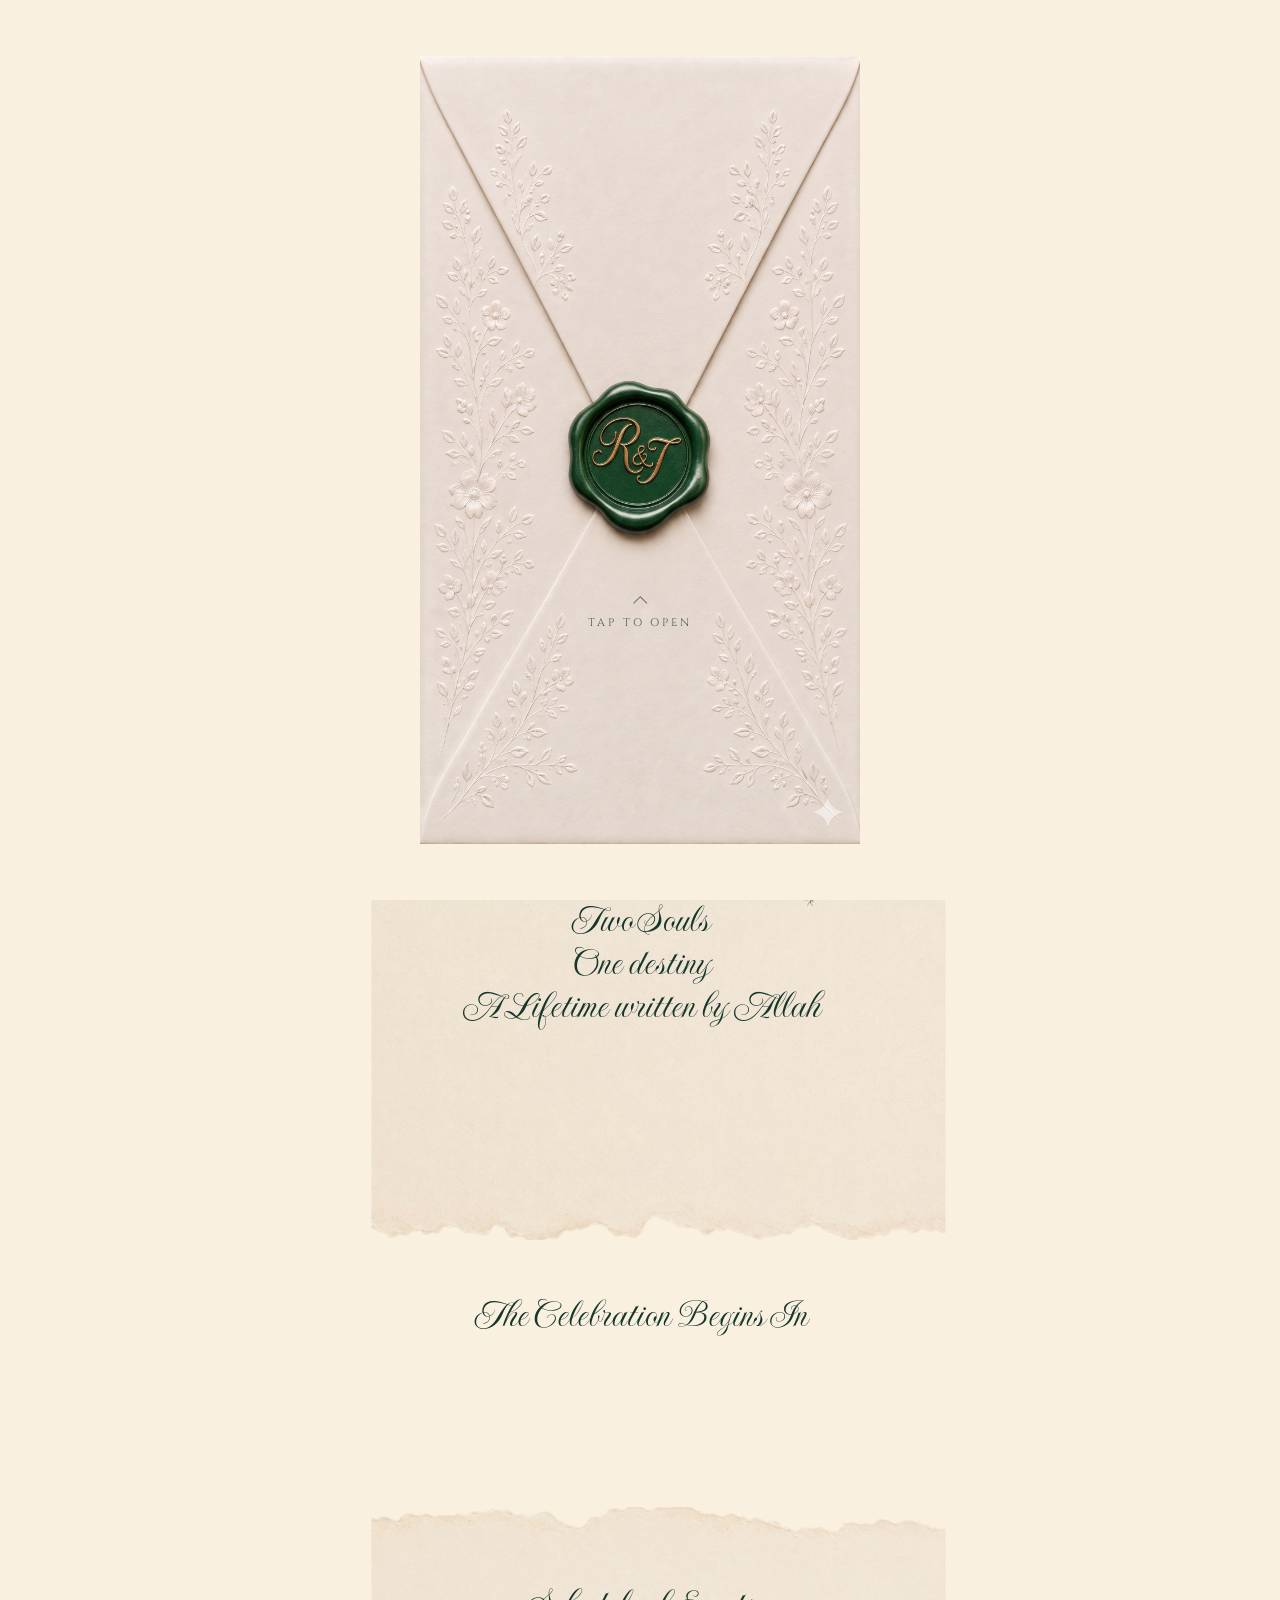
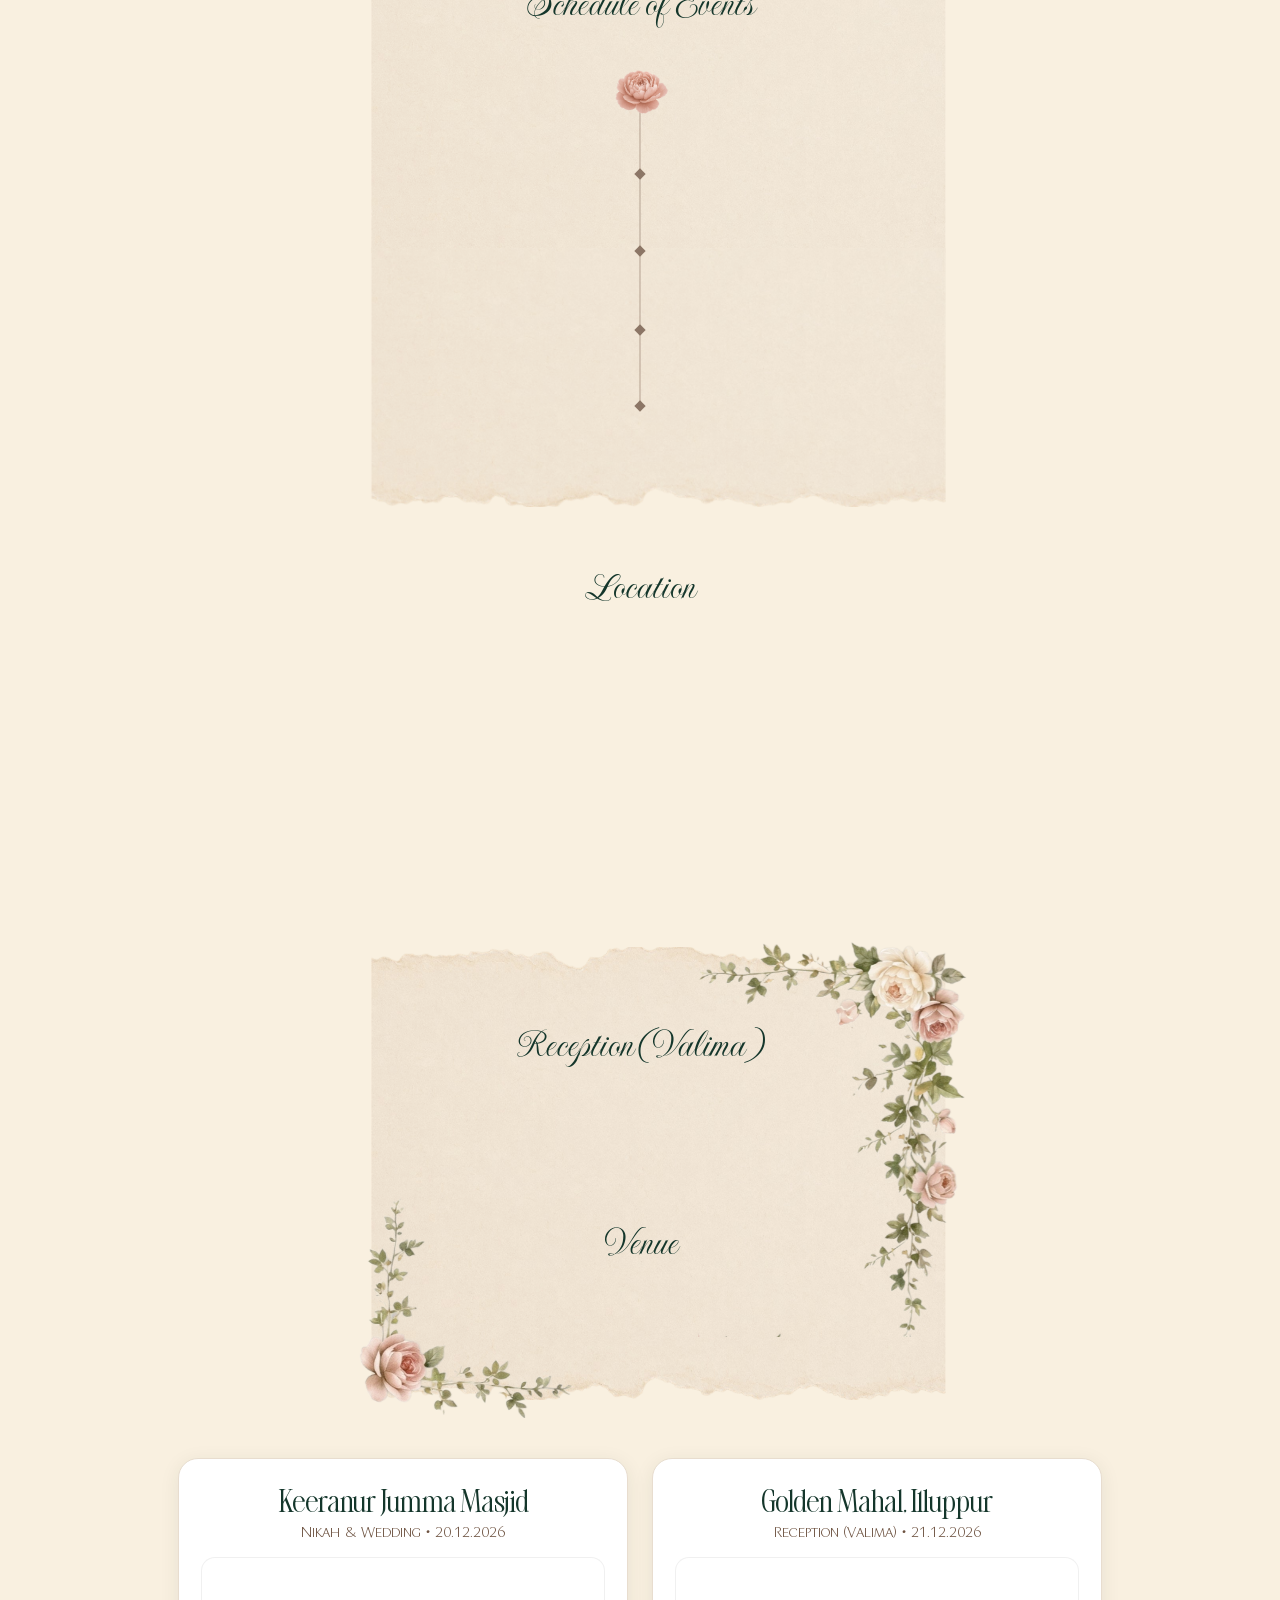
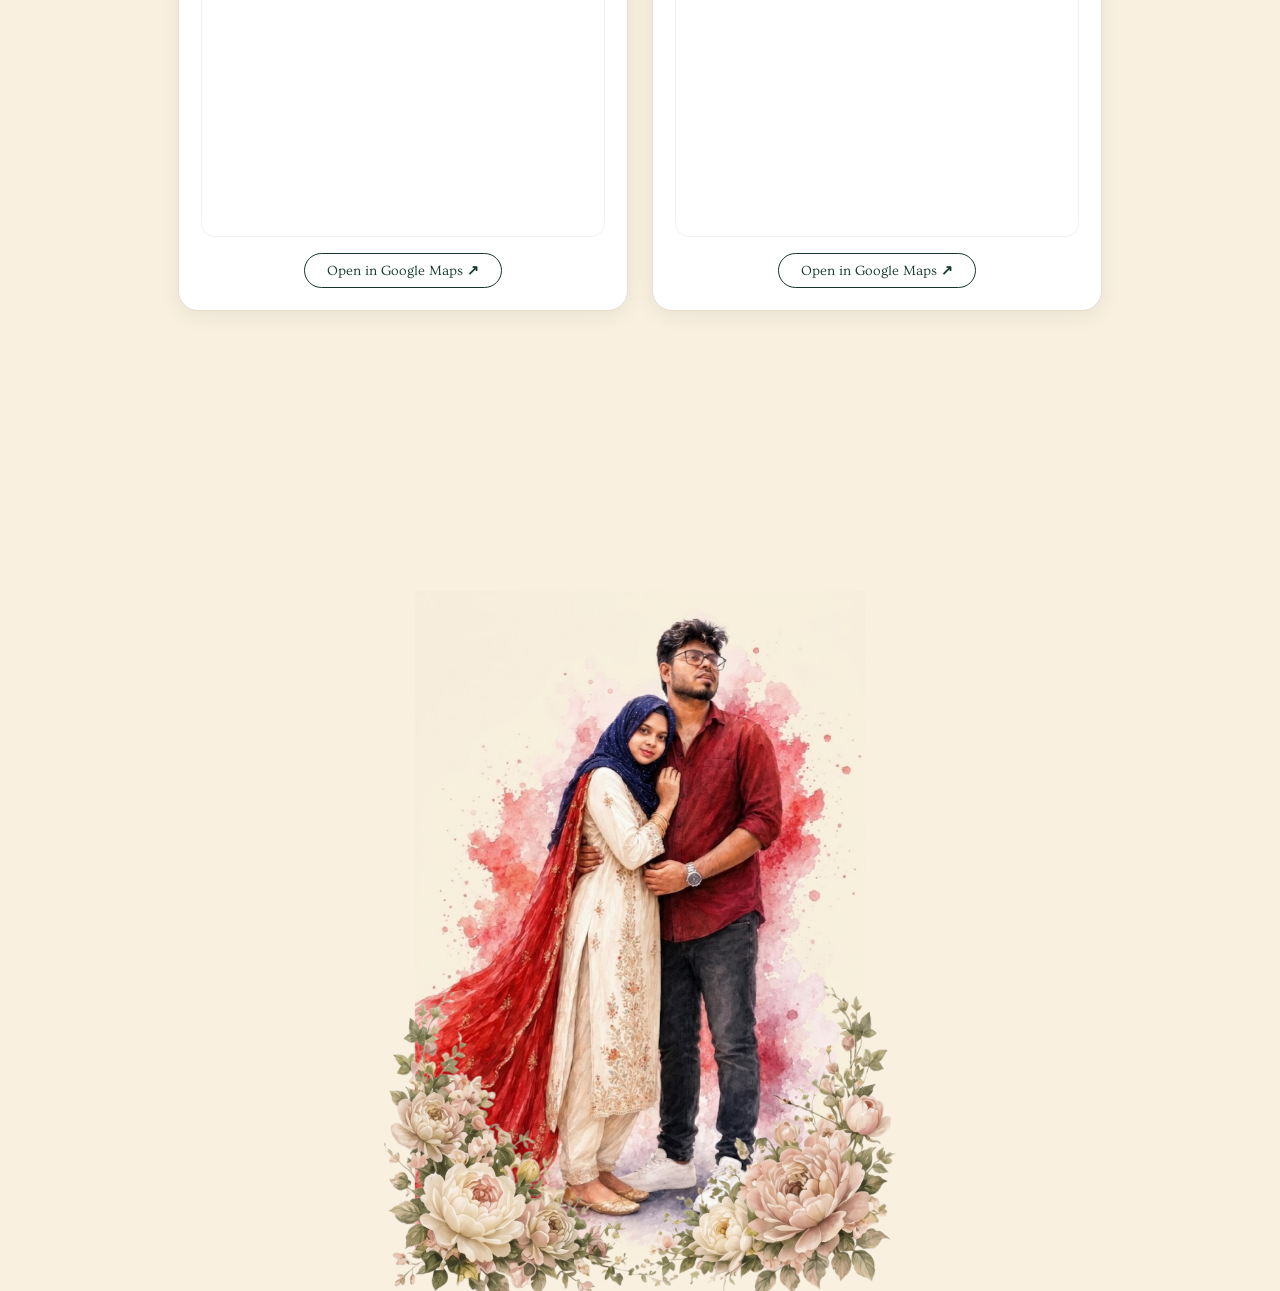
==== commit 8f8f46b0: "location update" ====
--- a/index.html
+++ b/index.html
@@ -4352,7 +4352,7 @@
 
         #rec2487446153 .tn-elem[data-elem-id="1782312310182000001"] {
           z-index: 3;
-          top: 174px;
+          top: 210px;
           left: calc(50% - 600px + 410px);
           width: 380px;
           height: auto;
@@ -5031,7 +5031,7 @@
                 imgfield='tn_img_1780148246706000001' /> </div>
           </div>
           <div class='t396__elem tn-elem tn-elem__24874461531782312310182000001 t-animate'
-            data-elem-id='1782312310182000001' data-elem-type='image' data-field-top-value="174"
+            data-elem-id='1782312310182000001' data-elem-type='image' data-field-top-value="210"
             data-field-left-value="410" data-field-height-value="253" data-field-width-value="380"
             data-field-axisy-value="top" data-field-axisx-value="left" data-field-container-value="grid"
             data-field-topunits-value="px" data-field-leftunits-value="px" data-field-heightunits-value="px"
@@ -5043,8 +5043,8 @@
             data-field-height-res-640-value="253" data-field-left-res-960-value="290"
             data-field-height-res-960-value="253">
             <div class='tn-atom'> <img class='tn-atom__img t-img'
-                data-original='assets/images/img3637-3939-4864-a263-333836383139_ChatGPT_Image_May_25.png'
-                src='assets/images/img3637-3939-4864-a263-333836383139_ChatGPT_Image_May_25.png' alt=''
+                data-original='assets/images/Keeranur Jumma Masjid Architectural Illustration.png'
+                src='assets/images/Keeranur Jumma Masjid Architectural Illustration.png' alt=''
                 imgfield='tn_img_1782312310182000001' /> </div>
           </div>
           <div class='t396__elem tn-elem tn-elem__24874461531782460410648000001 ' data-elem-id='1782460410648000001'
@@ -5171,11 +5171,9 @@
             data-field-topunits-value="px" data-field-leftunits-value="px" data-field-heightunits-value="px"
             data-field-widthunits-value="px" data-animate-style="fadeinup" data-animate-duration="2"
             data-animate-distance="40" data-animate-mobile="y" data-field-textfit-value="autoheight"
-            data-field-fontsize-value="17"
-            data-field-top-res-320-value="170" data-field-left-res-320-value="6"
-            data-field-top-res-480-value="170" data-field-left-res-480-value="86"
-            data-field-top-res-640-value="170" data-field-left-res-640-value="166"
-            data-field-top-res-960-value="170" data-field-left-res-960-value="326">
+            data-field-fontsize-value="17" data-field-top-res-320-value="170" data-field-left-res-320-value="6"
+            data-field-top-res-480-value="170" data-field-left-res-480-value="86" data-field-top-res-640-value="170"
+            data-field-left-res-640-value="166" data-field-top-res-960-value="170" data-field-left-res-960-value="326">
             <div class='tn-atom' field='tn_text_1772813480591000001'><a
                 href="https://www.google.com/maps/place/KEERANUR+JUMMA+MASJID/@10.5710311,78.7806126,276m/data=!3m1!1e3!4m6!3m5!1s0x3baa85dd4eb02d61:0x2608890c1af28a74!8m2!3d10.5717786!4d78.7819358!16s%2Fg%2F11flc4wz3s"
                 target="_blank" rel="noopener noreferrer" style="color: inherit; text-decoration: none;">Address:
@@ -5194,14 +5192,18 @@
       </div>
       <script>t_onReady(function () { t_onFuncLoad('t396_init', function () { t396_init('2487446153'); }); });</script>
     </div>
-    <div id="rec2487446163" class="r t-rec t-rec_pt_30 t-rec_pb_60"
-      style="padding-top:30px;padding-bottom:60px;background-color:#f9f0e0; " data-animationappear="off"
-      data-record-type="396" data-bg-color="#f9f0e0">
+    <div id="rec2487446163" class="r t-rec"
+      style="display: none !important; height: 0 !important; overflow: hidden !important; margin: 0 !important; padding: 0 !important;"
+      data-animationappear="off" data-record-type="396">
       <style>
+        #rec2487446163 {
+          display: none !important;
+          height: 0px !important;
+        }
+
         #rec2487446163 .t396__artboard {
-          height: 343px;
-          background-color: #f9f0e0;
-          overflow: visible;
+          display: none !important;
+          height: 0px !important;
         }
 
         #rec2487446163 .t396__filter {
@@ -5504,7 +5506,7 @@
             data-field-heightunits-value="%" data-field-widthunits-value="%">
             <div class='tn-atom tn-atom__html'>
               <div style="display: flex; justify-content: center; align-items: center; height: 100%;"> <iframe
-                  src="https://maps.google.com/maps?q=KEERANUR+JUMMA+MASJID,+Keeranur,+Tamil+Nadu&amp;t=&amp;z=16&amp;ie=UTF8&amp;iwloc=&amp;output=embed"
+                  src="https://maps.google.com/maps?q=10.571771,78.7818297&amp;t=&amp;z=18&amp;ie=UTF8&amp;iwloc=&amp;output=embed"
                   width="335" height="335" style="border:0; border-radius:15px;" allowfullscreen="" loading="lazy"
                   referrerpolicy="no-referrer-when-downgrade"></iframe> </div>
             </div>
@@ -6298,8 +6300,9 @@
             data-field-fontsize-value="21" data-field-left-res-320-value="5" data-field-left-res-480-value="85"
             data-field-left-res-640-value="165" data-field-left-res-960-value="325">
             <div class='tn-atom' field='tn_text_1772813849329000001'><a
-                href="https://www.google.com/maps/search/?api=1&query=Golden+Mahal+Illuppur+622102"
-                target="_blank" rel="noopener noreferrer" style="color: inherit; text-decoration: none;">Golden Mahal, Illuppur, 622102</a></div>
+                href="https://www.google.com/maps?q=10.5082118,78.6186704" target="_blank" rel="noopener noreferrer"
+                style="color: inherit; text-decoration: none;">Golden Mahal, Illuppur,
+                622102</a></div>
           </div>
           <div class='t396__elem tn-elem tn-elem__24874461831763405219328' data-elem-id='1763405219328'
             data-elem-type='text' data-field-top-value="284" data-field-left-value="320" data-field-height-value="64"
@@ -6384,6 +6387,141 @@
       </div>
       <script>t_onReady(function () { t_onFuncLoad('t396_init', function () { t396_init('2487446183'); }); });</script>
     </div>
+
+    <!-- Dual Venue Maps Section (Below Reception) -->
+    <div id="rec-wedding-maps" class="r t-rec" style="padding: 40px 0 60px; background-color: #f9f0e0;">
+      <style>
+        .maps-section-container {
+          width: 100%;
+          max-width: 980px;
+          margin: 0 auto;
+          padding: 0 20px;
+          box-sizing: border-box;
+        }
+
+        .maps-grid {
+          display: flex;
+          flex-wrap: wrap;
+          justify-content: center;
+          align-items: stretch;
+          gap: 24px;
+          width: 100%;
+        }
+
+        .map-card {
+          flex: 1 1 320px;
+          max-width: 450px;
+          background: #ffffff;
+          border-radius: 20px;
+          padding: 22px;
+          box-shadow: 0 4px 20px rgba(20, 54, 43, 0.08);
+          border: 1px solid #e8ddcf;
+          text-align: center;
+          display: flex;
+          flex-direction: column;
+          justify-content: space-between;
+          box-sizing: border-box;
+          transition: transform 0.25s ease, box-shadow 0.25s ease;
+        }
+
+        .map-card:hover {
+          transform: translateY(-4px);
+          box-shadow: 0 10px 30px rgba(20, 54, 43, 0.12);
+        }
+
+        .map-title {
+          font-family: 'NewFonts', Arial, sans-serif;
+          font-size: 22px;
+          font-weight: 500;
+          color: #14362B;
+          margin-bottom: 4px;
+        }
+
+        .map-subtitle {
+          font-family: 'NewFonts', Arial, sans-serif;
+          font-size: 15px;
+          color: #6c513f;
+          margin-bottom: 14px;
+        }
+
+        .map-frame-wrapper {
+          width: 100%;
+          border-radius: 14px;
+          overflow: hidden;
+          height: 280px;
+          box-shadow: inset 0 0 0 1px rgba(0, 0, 0, 0.06);
+        }
+
+        .map-frame-wrapper iframe {
+          width: 100%;
+          height: 280px;
+          border: 0;
+          display: block;
+        }
+
+        .map-action {
+          margin-top: 16px;
+        }
+
+        .map-btn {
+          display: inline-block;
+          font-family: 'NewFonts', Arial, sans-serif;
+          font-size: 14px;
+          font-weight: 600;
+          color: #14362B;
+          text-decoration: none;
+          padding: 8px 22px;
+          border: 1.5px solid #14362B;
+          border-radius: 25px;
+          transition: all 0.2s ease;
+        }
+
+        .map-btn:hover {
+          background-color: #14362B;
+          color: #ffffff;
+        }
+      </style>
+      <div class="maps-section-container">
+        <div class="maps-grid">
+
+          <!-- Card 1: Keeranur Jumma Masjid -->
+          <div class="map-card">
+            <div>
+              <div class="map-title">Keeranur Jumma Masjid</div>
+              <div class="map-subtitle">Nikah &amp; Wedding • 20.12.2026</div>
+            </div>
+            <div class="map-frame-wrapper">
+              <iframe
+                src="https://maps.google.com/maps?q=10.571771,78.7818297&amp;t=&amp;z=18&amp;ie=UTF8&amp;iwloc=&amp;output=embed"
+                allowfullscreen="" loading="lazy" referrerpolicy="no-referrer-when-downgrade"></iframe>
+            </div>
+            <div class="map-action">
+              <a href="https://www.google.com/maps/place/KEERANUR+JUMMA+MASJID/@10.571771,78.7818297,18z"
+                target="_blank" rel="noopener noreferrer" class="map-btn">Open in Google Maps ↗</a>
+            </div>
+          </div>
+
+          <!-- Card 2: Golden Mahal, Illuppur -->
+          <div class="map-card">
+            <div>
+              <div class="map-title">Golden Mahal, Illuppur</div>
+              <div class="map-subtitle">Reception (Valima) • 21.12.2026</div>
+            </div>
+            <div class="map-frame-wrapper">
+              <iframe
+                src="https://maps.google.com/maps?q=10.5082118,78.6189585&amp;t=&amp;z=18&amp;ie=UTF8&amp;iwloc=&amp;output=embed"
+                allowfullscreen="" loading="lazy" referrerpolicy="no-referrer-when-downgrade"></iframe>
+            </div>
+            <div class="map-action">
+              <a href="https://www.google.com/maps?q=10.5082118,78.6189585" target="_blank" rel="noopener noreferrer"
+                class="map-btn">Open in Google Maps ↗</a>
+            </div>
+          </div>
+
+        </div>
+      </div>
+    </div>
+
     <div id="rec2487446253" class="r t-rec t-rec_pt_0" style="padding-top:0px;background-color:#e8ddcf; "
       data-animationappear="off" data-record-type="396" data-bg-color="#e8ddcf">
       <style>
@@ -6821,21 +6959,21 @@
             data-field-container-value="grid" data-field-topunits-value="px" data-field-leftunits-value="px"
             data-field-heightunits-value="px" data-field-widthunits-value="px" data-field-imagefit-value="auto"
             data-field-filewidth-value="1680" data-field-fileheight-value="2520" data-field-widthmode-value="fixed"
-            data-field-heightmode-value="hug"
-            data-field-top-res-320-value="220" data-field-left-res-320-value="-65" data-field-height-res-320-value="675"
-            data-field-top-res-480-value="220" data-field-left-res-480-value="16" data-field-height-res-480-value="675"
-            data-field-top-res-640-value="220" data-field-left-res-640-value="96" data-field-height-res-640-value="675"
-            data-field-top-res-960-value="220" data-field-left-res-960-value="256" data-field-height-res-960-value="675">
+            data-field-heightmode-value="hug" data-field-top-res-320-value="220" data-field-left-res-320-value="-65"
+            data-field-height-res-320-value="675" data-field-top-res-480-value="220" data-field-left-res-480-value="16"
+            data-field-height-res-480-value="675" data-field-top-res-640-value="220" data-field-left-res-640-value="96"
+            data-field-height-res-640-value="675" data-field-top-res-960-value="220" data-field-left-res-960-value="256"
+            data-field-height-res-960-value="675">
             <div class='tn-atom'> <img class='tn-atom__img t-img' data-original='assets/images/riyas-tawfeeka.png'
                 src='assets/images/riyas-tawfeeka.png' alt='' imgfield='tn_img_1772823499423' /> </div>
           </div>
           <div class='t396__elem tn-elem tn-elem__24874462531778673930481' data-elem-id='1778673930481'
-            style="display: none !important;"
-            data-elem-type='shape' data-field-top-value="0" data-field-left-value="374" data-field-height-value="237"
-            data-field-width-value="451" data-field-axisy-value="top" data-field-axisx-value="left"
-            data-field-container-value="grid" data-field-topunits-value="px" data-field-leftunits-value="px"
-            data-field-heightunits-value="px" data-field-widthunits-value="px" data-field-left-res-320-value="-65"
-            data-field-left-res-480-value="15" data-field-left-res-640-value="95" data-field-left-res-960-value="255">
+            style="display: none !important;" data-elem-type='shape' data-field-top-value="0"
+            data-field-left-value="374" data-field-height-value="237" data-field-width-value="451"
+            data-field-axisy-value="top" data-field-axisx-value="left" data-field-container-value="grid"
+            data-field-topunits-value="px" data-field-leftunits-value="px" data-field-heightunits-value="px"
+            data-field-widthunits-value="px" data-field-left-res-320-value="-65" data-field-left-res-480-value="15"
+            data-field-left-res-640-value="95" data-field-left-res-960-value="255">
             <div class='tn-atom'> </div>
           </div>
           <div class='t396__elem tn-elem tn-elem__24874462531763405219328 t-animate' data-elem-id='1763405219328'
@@ -6844,11 +6982,9 @@
             data-field-container-value="grid" data-field-topunits-value="px" data-field-leftunits-value="px"
             data-field-heightunits-value="px" data-field-widthunits-value="px" data-animate-style="fadein"
             data-animate-duration="1" data-animate-mobile="y" data-field-textfit-value="autoheight"
-            data-field-fontsize-value="41"
-            data-field-top-res-320-value="35" data-field-left-res-320-value="-120"
-            data-field-top-res-480-value="35" data-field-left-res-480-value="-40"
-            data-field-top-res-640-value="35" data-field-left-res-640-value="40"
-            data-field-top-res-960-value="35" data-field-left-res-960-value="200">
+            data-field-fontsize-value="41" data-field-top-res-320-value="35" data-field-left-res-320-value="-120"
+            data-field-top-res-480-value="35" data-field-left-res-480-value="-40" data-field-top-res-640-value="35"
+            data-field-left-res-640-value="40" data-field-top-res-960-value="35" data-field-left-res-960-value="200">
             <div class='tn-atom' field='tn_text_1763405219328'>Hope to see you there!</div>
           </div>
           <div class='t396__elem tn-elem tn-elem__24874462531780167388618000002 ' data-elem-id='1780167388618000002'
@@ -6860,11 +6996,11 @@
             data-animate-sbs-loop="loop"
             data-animate-sbs-opts="[{'mx':0,'my':0,'sx':1,'sy':1,'op':1,'ro':0,'ti':0,'ea':'0','dt':0},{'mx':0,'my':0,'sx':1.02,'sy':1.02,'op':1,'ro':1,'ti':2000,'ea':'0','dt':0},{'mx':0,'my':0,'sx':1,'sy':1,'op':1,'ro':0,'ti':2000,'ea':'0','dt':0}]"
             data-field-imagefit-value="auto" data-field-filewidth-value="1512" data-field-fileheight-value="1512"
-            data-field-heightmode-value="hug"
-            data-field-top-res-320-value="395" data-field-left-res-320-value="-108" data-field-height-res-320-value="537"
-            data-field-top-res-480-value="395" data-field-left-res-480-value="-28" data-field-height-res-480-value="537"
-            data-field-top-res-640-value="395" data-field-left-res-640-value="52" data-field-height-res-640-value="537"
-            data-field-top-res-960-value="395" data-field-left-res-960-value="212" data-field-height-res-960-value="537">
+            data-field-heightmode-value="hug" data-field-top-res-320-value="395" data-field-left-res-320-value="-108"
+            data-field-height-res-320-value="537" data-field-top-res-480-value="395" data-field-left-res-480-value="-28"
+            data-field-height-res-480-value="537" data-field-top-res-640-value="395" data-field-left-res-640-value="52"
+            data-field-height-res-640-value="537" data-field-top-res-960-value="395" data-field-left-res-960-value="212"
+            data-field-height-res-960-value="537">
             <div class='tn-atom'> <img class='tn-atom__img t-img'
                 data-original='assets/images/img3732-6364-4131-b837-353363666335_623915249_2629494717.png'
                 src='assets/images/img3732-6364-4131-b837-353363666335_623915249_2629494717.png' alt=''
@@ -6877,11 +7013,9 @@
             data-field-topunits-value="px" data-field-leftunits-value="px" data-field-heightunits-value="px"
             data-field-widthunits-value="px" data-animate-style="fadeinup" data-animate-duration="2"
             data-animate-distance="40" data-animate-mobile="y" data-field-textfit-value="autoheight"
-            data-field-fontsize-value="28"
-            data-field-top-res-320-value="105" data-field-left-res-320-value="-20"
-            data-field-top-res-480-value="105" data-field-left-res-480-value="60"
-            data-field-top-res-640-value="105" data-field-left-res-640-value="140"
-            data-field-top-res-960-value="105" data-field-left-res-960-value="300">
+            data-field-fontsize-value="28" data-field-top-res-320-value="105" data-field-left-res-320-value="-20"
+            data-field-top-res-480-value="105" data-field-left-res-480-value="60" data-field-top-res-640-value="105"
+            data-field-left-res-640-value="140" data-field-top-res-960-value="105" data-field-left-res-960-value="300">
             <div class='tn-atom' field='tn_text_1772813849329000001'>Riyas and Tawfeeka</div>
           </div>
         </div>
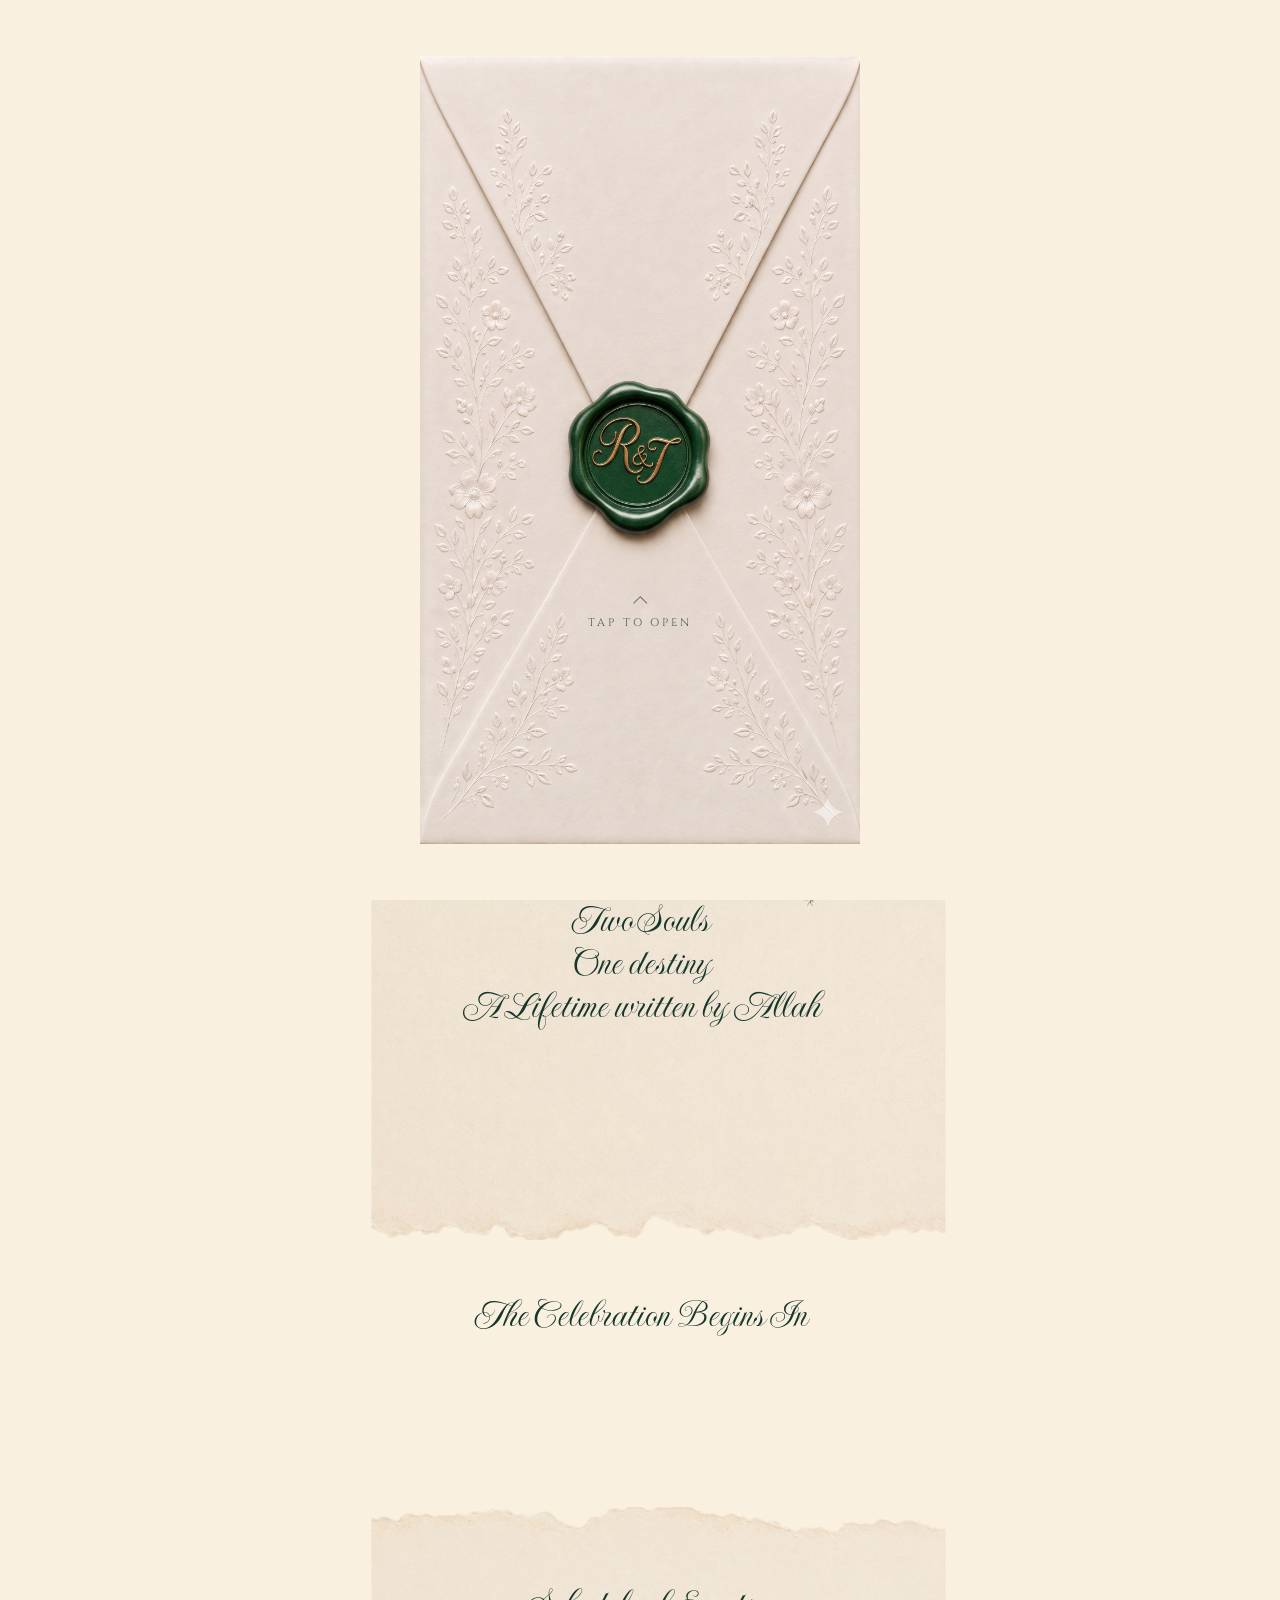
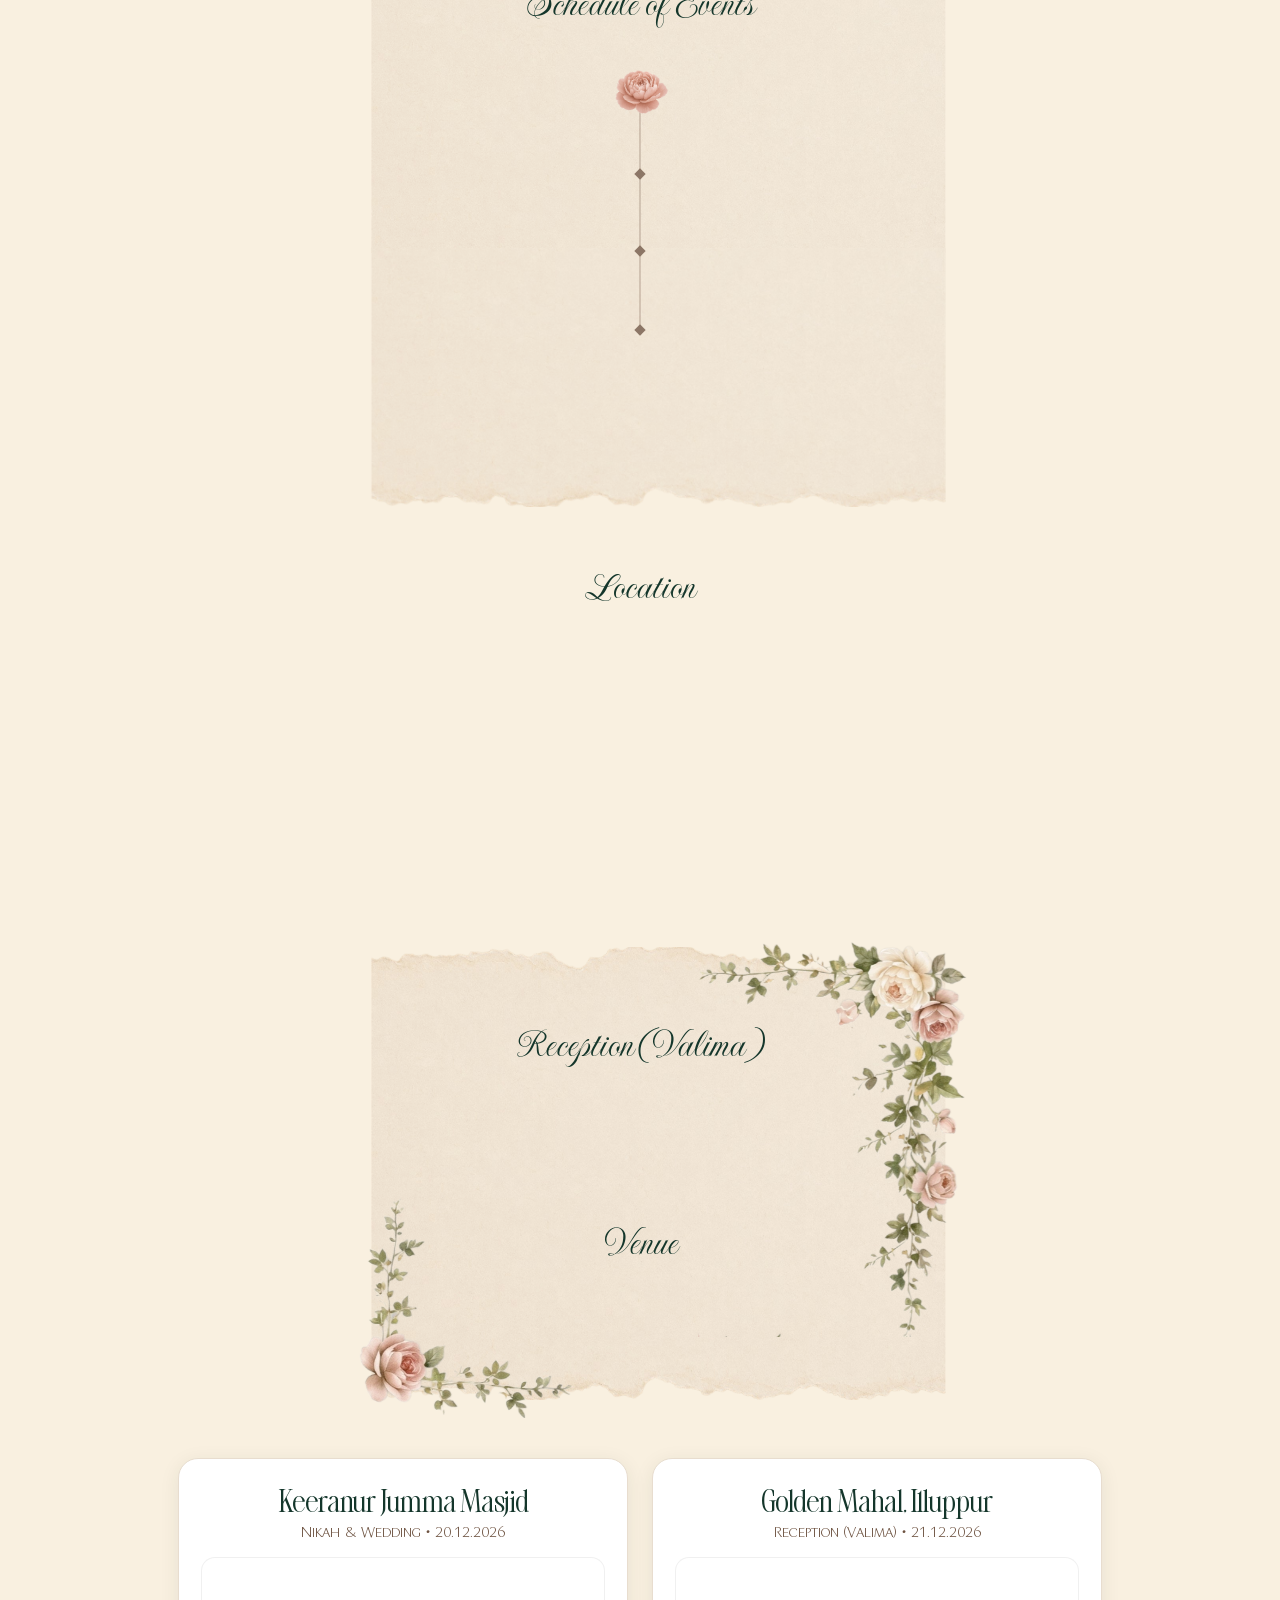
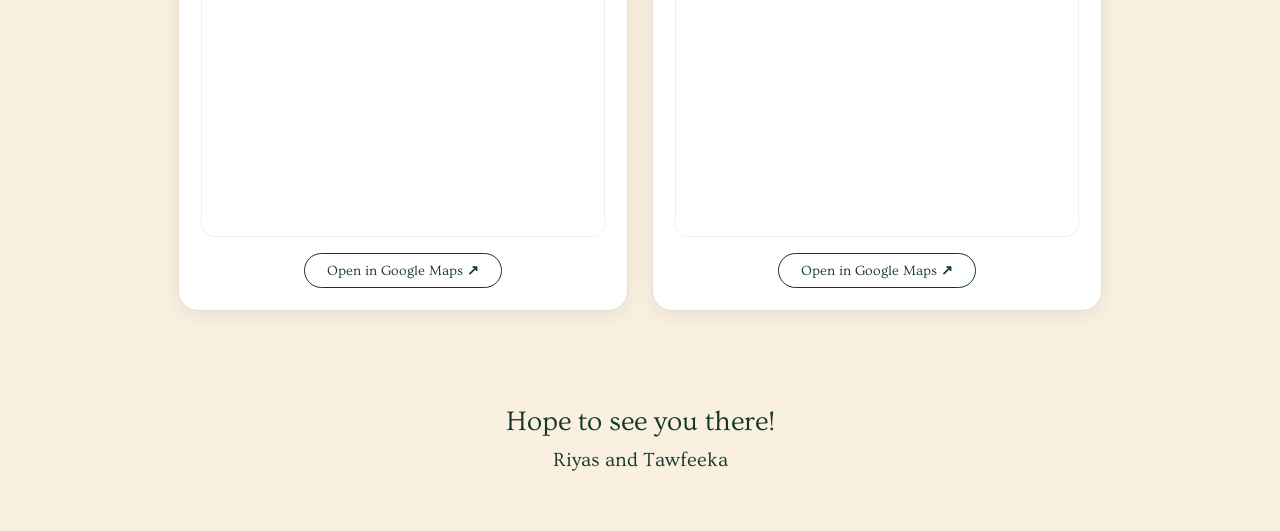
==== commit 86a47d57: "Fixed event and added reception" ====
--- a/index.html
+++ b/index.html
@@ -2259,7 +2259,7 @@
                   </div>
                 </div>
                 <script>(function () {
-                    var eventDate = new Date(2026, 11, 20, 16, 0, 0); var elDays = document.getElementById('days'); var elHours = document.getElementById('hours'); var elMins = document.getElementById('minutes'); var elSecs = document.getElementById('seconds'); var prev = { days: null, hours: null, minutes: null, seconds: null }; var revealed = false; function flip(el, newVal) { if (el.textContent === newVal) return; el.classList.add('flip-out'); setTimeout(function () { el.classList.remove('flip-out'); el.classList.add('flip-in'); el.textContent = newVal; el.offsetHeight; el.classList.remove('flip-in'); }, 520); }
+                    var eventDate = new Date("2026-12-20T10:30:00+05:30"); var elDays = document.getElementById('days'); var elHours = document.getElementById('hours'); var elMins = document.getElementById('minutes'); var elSecs = document.getElementById('seconds'); var prev = { days: null, hours: null, minutes: null, seconds: null }; var revealed = false; function flip(el, newVal) { if (el.textContent === newVal) return; el.classList.add('flip-out'); setTimeout(function () { el.classList.remove('flip-out'); el.classList.add('flip-in'); el.textContent = newVal; el.offsetHeight; el.classList.remove('flip-in'); }, 520); }
                     function tick() {
                       var now = new Date(); var dist = eventDate - now; if (dist < 0) { document.getElementById('countdownContainer').innerHTML = 'See you there!'; return; }
                       var d = String(Math.floor(dist / 86400000)); var h = String(Math.floor((dist % 86400000) / 3600000)).padStart(2, '0'); var m = String(Math.floor((dist % 3600000) / 60000)).padStart(2, '0'); var s = String(Math.floor((dist % 60000) / 1000)).padStart(2, '0'); if (d !== prev.days) { flip(elDays, d); prev.days = d; }; if (h !== prev.hours) { flip(elHours, h); prev.hours = h; }; if (m !== prev.minutes) { flip(elMins, m); prev.minutes = m; }; if (s !== prev.seconds) { flip(elSecs, s); prev.seconds = s; }
@@ -3907,6 +3907,21 @@
           }
         }
       </style>
+<style>
+#rec2487446103 .tn-elem[data-elem-id="1772803062504"] { left:calc(50% - 150px) !important; width:120px !important; }
+#rec2487446103 .tn-elem[data-elem-id="1772803062504"] .tn-atom {font-size:21px !important; line-height:1.12 !important; white-space:normal !important;}
+#rec2487446103 .tn-elem[data-elem-id="1772803288793000003"] { left:calc(50% - 150px) !important; width:120px !important; }
+#rec2487446103 .tn-elem[data-elem-id="1772803288793000003"] .tn-atom {font-size:21px !important; line-height:1.12 !important; white-space:normal !important;}
+#rec2487446103 .tn-elem[data-elem-id="1782315588274000002"] { left:calc(50% - 150px) !important; width:120px !important; }
+#rec2487446103 .tn-elem[data-elem-id="1782315588274000002"] .tn-atom {font-size:21px !important; line-height:1.12 !important; white-space:normal !important;}
+#rec2487446103 .tn-elem[data-elem-id="1778517684813000002"] { left:calc(50% - 150px) !important; width:120px !important; }
+#rec2487446103 .tn-elem[data-elem-id="1778517684813000002"] .tn-atom {font-size:21px !important; line-height:1.12 !important; white-space:normal !important;}
+#rec2487446103 .tn-elem[data-elem-id="1763405268776"] {left:calc(50% + 30px) !important; width:120px !important;}
+#rec2487446103 .tn-elem[data-elem-id="1772803288793000002"] {left:calc(50% + 30px) !important; width:120px !important;}
+#rec2487446103 .tn-elem[data-elem-id="1782315605037000003"] {left:calc(50% + 30px) !important; width:120px !important;}
+#rec2487446103 .tn-elem[data-elem-id="1778517684813000001"] {left:calc(50% + 30px) !important; width:120px !important;}
+</style>
+
       <div class='t396'>
         <div class="t396__artboard" data-artboard-recid="2487446103" data-artboard-screens="320,480,640,960,1200"
           data-artboard-height="570" data-artboard-valign="center" data-artboard-upscale="grid"
@@ -3967,7 +3982,7 @@
             data-field-fontsize-value="20" data-field-top-res-320-value="143" data-field-left-res-320-value="205"
             data-field-left-res-480-value="290" data-field-left-res-640-value="370" data-field-height-res-640-value="44"
             data-field-width-res-640-value="94" data-field-left-res-960-value="530">
-            <div class='tn-atom' field='tn_text_1763405268776'>Guest Arrival</div>
+            <div class='tn-atom' field='tn_text_1763405268776'>Nikkah<br />Ceremony</div>
           </div>
           <div class='t396__elem tn-elem tn-elem__24874461031772803062504 t-animate' data-elem-id='1772803062504'
             data-elem-type='text' data-field-top-value="141" data-field-left-value="475" data-field-height-value="47"
@@ -3978,7 +3993,7 @@
             data-field-fontsize-value="30" data-field-left-res-320-value="4" data-field-left-res-480-value="89"
             data-field-left-res-640-value="169" data-field-height-res-640-value="47"
             data-field-width-res-640-value="129" data-field-left-res-960-value="357">
-            <div class='tn-atom' field='tn_text_1772803062504'>5 PM</div>
+            <div class='tn-atom' field='tn_text_1772803062504'>10:30 AM<br />– 12:00 PM</div>
           </div>
           <div class='t396__elem tn-elem tn-elem__24874461031772803288793000002 t-animate'
             data-elem-id='1772803288793000002' data-elem-type='text' data-field-top-value="215"
@@ -3991,7 +4006,7 @@
             data-field-width-res-320-value="91" data-field-left-res-480-value="291" data-field-left-res-640-value="371"
             data-field-height-res-640-value="66" data-field-width-res-640-value="91"
             data-field-left-res-960-value="531">
-            <div class='tn-atom' field='tn_text_1772803288793000002'>Nikkah Ceremony</div>
+            <div class='tn-atom' field='tn_text_1772803288793000002'>Greetings<br />/ Dua</div>
           </div>
           <div class='t396__elem tn-elem tn-elem__24874461031782315605037000003 t-animate'
             data-elem-id='1782315605037000003' data-elem-type='text' data-field-top-value="302"
@@ -4004,7 +4019,7 @@
             data-field-width-res-320-value="91" data-field-left-res-480-value="291" data-field-left-res-640-value="371"
             data-field-height-res-640-value="66" data-field-width-res-640-value="91"
             data-field-left-res-960-value="531">
-            <div class='tn-atom' field='tn_text_1782315605037000003'>Mocktail Hour</div>
+            <div class='tn-atom' field='tn_text_1782315605037000003'>Wedding<br />Feast</div>
           </div>
           <div class='t396__elem tn-elem tn-elem__24874461031772803288793000003 t-animate'
             data-elem-id='1772803288793000003' data-elem-type='text' data-field-top-value="224"
@@ -4016,7 +4031,7 @@
             data-field-fontsize-value="30" data-field-left-res-320-value="4" data-field-left-res-480-value="89"
             data-field-left-res-640-value="169" data-field-height-res-640-value="47"
             data-field-width-res-640-value="129" data-field-left-res-960-value="336">
-            <div class='tn-atom' field='tn_text_1772803288793000003'>6 PM</div>
+            <div class='tn-atom' field='tn_text_1772803288793000003'>12:00 PM<br />– 1:00 PM</div>
           </div>
           <div class='t396__elem tn-elem tn-elem__24874461031782315588274000002 t-animate'
             data-elem-id='1782315588274000002' data-elem-type='text' data-field-top-value="300"
@@ -4028,33 +4043,10 @@
             data-field-fontsize-value="30" data-field-left-res-320-value="4" data-field-left-res-480-value="89"
             data-field-left-res-640-value="169" data-field-height-res-640-value="47"
             data-field-width-res-640-value="129" data-field-left-res-960-value="336">
-            <div class='tn-atom' field='tn_text_1782315588274000002'>7 PM</div>
+            <div class='tn-atom' field='tn_text_1782315588274000002'>1:00 PM<br />onwards</div>
           </div>
-          <div class='t396__elem tn-elem tn-elem__24874461031772803619332000008 t-animate'
-            data-elem-id='1772803619332000008' data-elem-type='text' data-field-top-value="468"
-            data-field-left-value="659" data-field-height-value="22" data-field-width-value="61"
-            data-field-axisy-value="top" data-field-axisx-value="left" data-field-container-value="grid"
-            data-field-topunits-value="px" data-field-leftunits-value="px" data-field-heightunits-value="px"
-            data-field-widthunits-value="px" data-animate-style="fadein" data-animate-duration="1.5"
-            data-animate-delay="0.4" data-animate-mobile="y" data-field-textfit-value="autoheight"
-            data-field-fontsize-value="20" data-field-top-res-320-value="468" data-field-left-res-320-value="221"
-            data-field-top-res-480-value="467" data-field-left-res-480-value="306" data-field-top-res-640-value="467"
-            data-field-left-res-640-value="386" data-field-top-res-960-value="468" data-field-left-res-960-value="546">
-            <div class='tn-atom' field='tn_text_1772803619332000008'>Dance</div>
-          </div>
-          <div class='t396__elem tn-elem tn-elem__24874461031772803619332000009 t-animate'
-            data-elem-id='1772803619332000009' data-elem-type='text' data-field-top-value="455"
-            data-field-left-value="473" data-field-height-value="47" data-field-width-value="79"
-            data-field-axisy-value="top" data-field-axisx-value="left" data-field-container-value="grid"
-            data-field-topunits-value="px" data-field-leftunits-value="px" data-field-heightunits-value="px"
-            data-field-widthunits-value="px" data-animate-style="fadein" data-animate-duration="1.5"
-            data-animate-delay="0.4" data-animate-mobile="y" data-field-textfit-value="autoheight"
-            data-field-fontsize-value="30" data-field-top-res-320-value="455" data-field-left-res-320-value="1"
-            data-field-top-res-480-value="454" data-field-left-res-480-value="86" data-field-top-res-640-value="454"
-            data-field-left-res-640-value="166" data-field-width-res-640-value="136" data-field-top-res-960-value="455"
-            data-field-left-res-960-value="355">
-            <div class='tn-atom' field='tn_text_1772803619332000009'>9 PM</div>
-          </div>
+          
+          
           <div class='t396__elem tn-elem tn-elem__24874461031778517684813000001 t-animate'
             data-elem-id='1778517684813000001' data-elem-type='text' data-field-top-value="392"
             data-field-left-value="659" data-field-height-value="22" data-field-width-value="61"
@@ -4065,7 +4057,7 @@
             data-field-fontsize-value="20" data-field-top-res-320-value="390" data-field-left-res-320-value="221"
             data-field-top-res-480-value="388" data-field-left-res-480-value="306" data-field-top-res-640-value="388"
             data-field-left-res-640-value="386" data-field-top-res-960-value="391" data-field-left-res-960-value="546">
-            <div class='tn-atom' field='tn_text_1778517684813000001'>Dinner</div>
+            <div class='tn-atom' field='tn_text_1778517684813000001'>Valima<br />Feast</div>
           </div>
           <div class='t396__elem tn-elem tn-elem__24874461031778517684813000002 t-animate'
             data-elem-id='1778517684813000002' data-elem-type='text' data-field-top-value="378"
@@ -4078,24 +4070,24 @@
             data-field-top-res-480-value="375" data-field-left-res-480-value="86" data-field-top-res-640-value="375"
             data-field-left-res-640-value="166" data-field-width-res-640-value="136" data-field-top-res-960-value="378"
             data-field-left-res-960-value="355">
-            <div class='tn-atom' field='tn_text_1778517684813000002'>8 PM</div>
+            <div class='tn-atom' field='tn_text_1778517684813000002'>21.12.2026<br />1:00 PM</div>
           </div>
           <div class='t396__elem tn-elem tn-elem__24874461031772803124037' data-elem-id='1772803124037'
-            data-elem-type='vector' data-field-top-value="160" data-field-left-value="599" data-field-height-value="321"
+            data-elem-type='vector' data-field-top-value="160" data-field-left-value="599" data-field-height-value="243"
             data-field-width-value="2" data-field-axisy-value="top" data-field-axisx-value="left"
             data-field-container-value="grid" data-field-topunits-value="px" data-field-leftunits-value="px"
             data-field-heightunits-value="px" data-field-widthunits-value="px" data-field-filewidth-value="2"
-            data-field-fileheight-value="323" data-field-heightmode-value="hug" data-field-top-res-320-value="160"
+            data-field-fileheight-value="245" data-field-heightmode-value="hug" data-field-top-res-320-value="160"
             data-field-left-res-320-value="158" data-field-top-res-480-value="160" data-field-left-res-480-value="239"
             data-field-top-res-640-value="160" data-field-left-res-640-value="319" data-field-top-res-960-value="160"
-            data-field-left-res-960-value="479" data-field-height-res-960-value="321" data-field-width-res-960-value="2"
+            data-field-left-res-960-value="479" data-field-height-res-960-value="243" data-field-width-res-960-value="2"
             data-field-container-res-960-value="grid">
-            <div class='tn-atom tn-atom__vector'> <svg xmlns="http://www.w3.org/2000/svg" viewBox="0 0 2.01 323.01"
+            <div class='tn-atom tn-atom__vector'> <svg xmlns="http://www.w3.org/2000/svg" viewBox="0 0 2.01 245.01"
                 data-guides="{&quot;vertical&quot;:[],&quot;horizontal&quot;:[]}" role="img" aria-label="">
                 <defs></defs>
                 <line fill="transparent" fill-opacity="1" stroke="#9c8575" stroke-opacity="1" stroke-width="1"
-                  id="tSvg18a256d1349" title="Line 1" x1="1.00" y1="1.00" x2="1.02" y2="322.01" stroke-linecap="round"
-                  style="transform-origin: 1.01px 161.51px;"></line>
+                  id="tSvg18a256d1349" title="Line 1" x1="1.00" y1="1.00" x2="1.02" y2="244.01" stroke-linecap="round"
+                  style="transform-origin: 1.01px 122.51px;"></line>
               </svg> </div>
           </div>
           <div class='t396__elem tn-elem tn-elem__24874461031772803196067' data-elem-id='1772803196067'
@@ -4134,18 +4126,7 @@
             data-field-container-res-960-value="grid">
             <div class='tn-atom'> </div>
           </div>
-          <div class='t396__elem tn-elem tn-elem__24874461031772803619332000010' data-elem-id='1772803619332000010'
-            data-elem-type='shape' data-field-top-value="475" data-field-left-value="596" data-field-height-value="8"
-            data-field-width-value="8" data-field-axisy-value="top" data-field-axisx-value="left"
-            data-field-container-value="grid" data-field-topunits-value="px" data-field-leftunits-value="px"
-            data-field-heightunits-value="px" data-field-widthunits-value="px" data-field-widthmode-value="fixed"
-            data-field-heightmode-value="fixed" data-field-top-res-320-value="475" data-field-left-res-320-value="155"
-            data-field-top-res-480-value="475" data-field-left-res-480-value="236" data-field-top-res-640-value="475"
-            data-field-left-res-640-value="316" data-field-top-res-960-value="475" data-field-left-res-960-value="476"
-            data-field-height-res-960-value="8" data-field-width-res-960-value="8"
-            data-field-container-res-960-value="grid">
-            <div class='tn-atom'> </div>
-          </div>
+          
           <div class='t396__elem tn-elem tn-elem__24874461031778517704423000003' data-elem-id='1778517704423000003'
             data-elem-type='shape' data-field-top-value="399" data-field-left-value="596" data-field-height-value="8"
             data-field-width-value="8" data-field-axisy-value="top" data-field-axisx-value="left"
@@ -4164,13 +4145,13 @@
             data-field-container-value="grid" data-field-topunits-value="px" data-field-leftunits-value="px"
             data-field-heightunits-value="px" data-field-widthunits-value="px" data-animate-mobile="y"
             data-animate-sbs-event="scroll" data-animate-sbs-trg="0.5" data-animate-sbs-trgofst="0"
-            data-animate-sbs-opts="[{'mx':0,'my':0,'sx':1,'sy':1,'op':1,'ro':0,'di':'0','dd':'0','fi':'0'},{'mx':0,'my':80,'sx':1,'sy':1,'op':1,'ro':0,'di':100,'dd':'0','fi':'0'},{'mx':0,'my':169,'sx':1,'sy':1,'op':1,'ro':0,'di':100,'dd':'0','fi':'0'},{'mx':0,'my':247,'sx':1,'sy':1,'op':1,'ro':0,'di':100,'dd':'0','fi':'0'},{'mx':0,'my':311,'sx':1,'sy':1,'op':1,'ro':0,'di':100,'dd':'0','fi':'0'}]"
+            data-animate-sbs-opts="[{'mx':0,'my':0,'sx':1,'sy':1,'op':1,'ro':0,'di':'0','dd':'0','fi':'0'},{'mx':0,'my':80,'sx':1,'sy':1,'op':1,'ro':0,'di':100,'dd':'0','fi':'0'},{'mx':0,'my':169,'sx':1,'sy':1,'op':1,'ro':0,'di':100,'dd':'0','fi':'0'},{'mx':0,'my':247,'sx':1,'sy':1,'op':1,'ro':0,'di':100,'dd':'0','fi':'0'}]"
             data-field-imagefit-value="auto" data-field-filewidth-value="1309" data-field-fileheight-value="1201"
             data-field-heightmode-value="hug" data-field-left-res-320-value="132" data-field-height-res-320-value="50"
             data-field-left-res-480-value="213" data-field-height-res-480-value="50" data-field-left-res-640-value="293"
             data-field-height-res-640-value="50" data-field-left-res-960-value="453"
             data-field-height-res-960-value="50"
-            data-animate-sbs-opts-res-960="[{'mx':0,'my':0,'sx':1,'sy':1,'op':1,'ro':0,'di':'0','dd':'0','fi':'0'},{'mx':0,'my':80,'sx':1,'sy':1,'op':1,'ro':0,'di':100,'dd':'0','fi':'0'},{'mx':0,'my':169,'sx':1,'sy':1,'op':1,'ro':0,'di':100,'dd':'0','fi':'0'},{'mx':0,'my':247,'sx':1,'sy':1,'op':1,'ro':0,'di':100,'dd':'0','fi':'0'},{'mx':0,'my':309,'sx':1,'sy':1,'op':1,'ro':0,'di':100,'dd':'0','fi':'0'}]">
+            data-animate-sbs-opts-res-960="[{'mx':0,'my':0,'sx':1,'sy':1,'op':1,'ro':0,'di':'0','dd':'0','fi':'0'},{'mx':0,'my':80,'sx':1,'sy':1,'op':1,'ro':0,'di':100,'dd':'0','fi':'0'},{'mx':0,'my':169,'sx':1,'sy':1,'op':1,'ro':0,'di':100,'dd':'0','fi':'0'},{'mx':0,'my':247,'sx':1,'sy':1,'op':1,'ro':0,'di':100,'dd':'0','fi':'0'}]">
             <div class='tn-atom'> <img class='tn-atom__img t-img'
                 data-original='assets/images/img3363-3665-4330-a361-666466346532_rose_-_Copy.png'
                 src='assets/images/img3363-3665-4330-a361-666466346532_rose_-_Copy.png' alt=''
@@ -6522,507 +6503,10 @@
       </div>
     </div>
 
-    <div id="rec2487446253" class="r t-rec t-rec_pt_0" style="padding-top:0px;background-color:#e8ddcf; "
-      data-animationappear="off" data-record-type="396" data-bg-color="#e8ddcf">
-      <style>
-        #rec2487446253 .t396__artboard {
-          height: 920px;
-          background-color: #f9f0e0;
-        }
-
-        #rec2487446253 .t396__filter {
-          height: 920px;
-        }
-
-        #rec2487446253 .t396__carrier {
-          height: 920px;
-          background-position: center center;
-          background-attachment: scroll;
-          background-size: cover;
-          background-repeat: no-repeat;
-        }
-
-        @media screen and (max-width:1199px) {
-
-          #rec2487446253 .t396__artboard,
-          #rec2487446253 .t396__filter,
-          #rec2487446253 .t396__carrier {
-            height: 920px;
-          }
-
-          #rec2487446253 .t396__filter {}
-
-          #rec2487446253 .t396__carrier {
-            background-attachment: scroll;
-          }
-        }
-
-        @media screen and (max-width:959px) {
-
-          #rec2487446253 .t396__artboard,
-          #rec2487446253 .t396__filter,
-          #rec2487446253 .t396__carrier {
-            height: 920px;
-          }
-
-          #rec2487446253 .t396__filter {}
-
-          #rec2487446253 .t396__carrier {
-            background-attachment: scroll;
-          }
-        }
-
-        @media screen and (max-width:639px) {
-
-          #rec2487446253 .t396__artboard,
-          #rec2487446253 .t396__filter,
-          #rec2487446253 .t396__carrier {
-            height: 920px;
-          }
-
-          #rec2487446253 .t396__filter {}
-
-          #rec2487446253 .t396__carrier {
-            background-attachment: scroll;
-          }
-        }
-
-        @media screen and (max-width:479px) {
-
-          #rec2487446253 .t396__artboard,
-          #rec2487446253 .t396__filter,
-          #rec2487446253 .t396__carrier {
-            height: 920px;
-          }
-
-          #rec2487446253 .t396__filter {}
-
-          #rec2487446253 .t396__carrier {
-            background-attachment: scroll;
-          }
-        }
-
-        #rec2487446253 .tn-elem[data-elem-id="1772823499423"] {
-          z-index: 3;
-          top: 220px !important;
-          left: calc(50% - 600px + 375px);
-          width: 450px;
-          height: auto;
-        }
-
-        #rec2487446253 .tn-elem[data-elem-id="1772823499423"] .tn-atom {
-          border-radius: 0px 0px 0px 0px;
-          background-position: center center;
-          border-width: var(--t396-borderwidth, 0);
-          border-style: var(--t396-borderstyle, solid);
-          border-color: var(--t396-bordercolor, transparent);
-          transition: background-color var(--t396-speedhover, 0s) ease-in-out, color var(--t396-speedhover, 0s) ease-in-out, border-color var(--t396-speedhover, 0s) ease-in-out, box-shadow var(--t396-shadowshoverspeed, 0.2s) ease-in-out;
-        }
-
-        #rec2487446253 .tn-elem[data-elem-id="1772823499423"] .tn-atom__img {
-          border-radius: 0px 0px 0px 0px;
-          object-position: center center;
-        }
-
-        @media screen and (max-width:1199px) {
-          #rec2487446253 .tn-elem[data-elem-id="1772823499423"] {
-            display: table;
-            top: 220px !important;
-            left: calc(50% - 480px + 256px);
-            height: auto;
-          }
-        }
-
-        @media screen and (max-width:959px) {
-          #rec2487446253 .tn-elem[data-elem-id="1772823499423"] {
-            display: table;
-            top: 220px !important;
-            left: calc(50% - 320px + 96px);
-            height: auto;
-          }
-        }
-
-        @media screen and (max-width:639px) {
-          #rec2487446253 .tn-elem[data-elem-id="1772823499423"] {
-            display: table;
-            top: 220px !important;
-            left: calc(50% - 240px + 16px);
-            height: auto;
-          }
-        }
-
-        @media screen and (max-width:479px) {
-          #rec2487446253 .tn-elem[data-elem-id="1772823499423"] {
-            display: table;
-            top: 220px !important;
-            left: calc(50% - 160px + -65px);
-            height: auto;
-          }
-        }
-
-        #rec2487446253 .tn-elem[data-elem-id="1778673930481"] {
-          display: none !important;
-          z-index: 3;
-          top: 0px;
-          left: calc(50% - 600px + 374px);
-          width: 451px;
-          height: 237px;
-        }
-
-        #rec2487446253 .tn-elem[data-elem-id="1778673930481"] .tn-atom {
-          border-radius: 0px 0px 0px 0px;
-          background-image: linear-gradient(0turn, rgba(232, 221, 207, 0) 0%, rgba(249, 240, 224, 1) 100%);
-          border-width: var(--t396-borderwidth, 0);
-          border-style: var(--t396-borderstyle, solid);
-          border-color: var(--t396-bordercolor, transparent);
-          transition: background-color var(--t396-speedhover, 0s) ease-in-out, color var(--t396-speedhover, 0s) ease-in-out, border-color var(--t396-speedhover, 0s) ease-in-out, box-shadow var(--t396-shadowshoverspeed, 0.2s) ease-in-out;
-        }
-
-        @media screen and (max-width:1199px) {
-          #rec2487446253 .tn-elem[data-elem-id="1778673930481"] {
-            display: table;
-            left: calc(50% - 480px + 255px);
-          }
-        }
-
-        @media screen and (max-width:959px) {
-          #rec2487446253 .tn-elem[data-elem-id="1778673930481"] {
-            display: table;
-            left: calc(50% - 320px + 95px);
-          }
-        }
-
-        @media screen and (max-width:639px) {
-          #rec2487446253 .tn-elem[data-elem-id="1778673930481"] {
-            display: table;
-            left: calc(50% - 240px + 15px);
-          }
-        }
-
-        @media screen and (max-width:479px) {
-          #rec2487446253 .tn-elem[data-elem-id="1778673930481"] {
-            display: table;
-            left: calc(50% - 160px + -65px);
-          }
-
-          #rec2487446253 .tn-elem[data-elem-id="1778673930481"] .tn-atom {
-            background-image: linear-gradient(0turn, rgba(232, 221, 207, 0) 0%, rgba(249, 240, 224, 1) 100%);
-            background-color: transparent;
-            background-size: cover;
-          }
-        }
-
-        #rec2487446253 .tn-elem[data-elem-id="1763405219328"] {
-          color: #14362B;
-          text-align: center;
-          z-index: 3;
-          top: 35px !important;
-          left: calc(50% - 600px + 320px);
-          width: 560px;
-          height: auto;
-        }
-
-        #rec2487446253 .tn-elem[data-elem-id="1763405219328"] .tn-atom {
-          vertical-align: middle;
-          color: #14362B;
-          font-size: 41px;
-          font-family: 'NewFonts', Arial, sans-serif;
-          line-height: 1.55;
-          font-weight: 300;
-          background-position: center center;
-          border-width: var(--t396-borderwidth, 0);
-          border-style: var(--t396-borderstyle, solid);
-          border-color: var(--t396-bordercolor, transparent);
-          transition: background-color var(--t396-speedhover, 0s) ease-in-out, color var(--t396-speedhover, 0s) ease-in-out, border-color var(--t396-speedhover, 0s) ease-in-out, box-shadow var(--t396-shadowshoverspeed, 0.2s) ease-in-out;
-          --t396-shadow-text-opacity: 100%;
-          text-shadow: var(--t396-shadow-text-x, 0px) var(--t396-shadow-text-y, 0px) var(--t396-shadow-text-blur, 0px) rgba(var(--t396-shadow-text-color), var(--t396-shadow-text-opacity, 100%));
-        }
-
-        @media screen and (max-width:1199px) {
-          #rec2487446253 .tn-elem[data-elem-id="1763405219328"] {
-            display: table;
-            top: 35px !important;
-            left: calc(50% - 480px + 200px);
-            width: px;
-            height: auto;
-          }
-
-          #rec2487446253 .tn-elem[data-elem-id="1763405219328"] .tn-atom {
-            white-space: normal;
-            background-size: cover;
-          }
-        }
-
-        @media screen and (max-width:959px) {
-          #rec2487446253 .tn-elem[data-elem-id="1763405219328"] {
-            display: table;
-            top: 35px !important;
-            left: calc(50% - 320px + 40px);
-            width: px;
-            height: auto;
-          }
-
-          #rec2487446253 .tn-elem[data-elem-id="1763405219328"] .tn-atom {
-            white-space: normal;
-            background-size: cover;
-          }
-        }
-
-        @media screen and (max-width:639px) {
-          #rec2487446253 .tn-elem[data-elem-id="1763405219328"] {
-            display: table;
-            top: 35px !important;
-            left: calc(50% - 240px + -40px);
-            width: px;
-            height: auto;
-          }
-
-          #rec2487446253 .tn-elem[data-elem-id="1763405219328"] .tn-atom {
-            white-space: normal;
-            background-size: cover;
-          }
-        }
-
-        @media screen and (max-width:479px) {
-          #rec2487446253 .tn-elem[data-elem-id="1763405219328"] {
-            display: table;
-            top: 35px !important;
-            left: calc(50% - 160px + -120px);
-            width: px;
-            height: auto;
-          }
-
-          #rec2487446253 .tn-elem[data-elem-id="1763405219328"] .tn-atom {
-            white-space: normal;
-            background-size: cover;
-          }
-        }
-
-        #rec2487446253 .tn-elem[data-elem-id="1780167388618000002"] {
-          z-index: 3;
-          top: 395px !important;
-          left: calc(50% - 600px + 332px);
-          width: 537px;
-          height: auto;
-        }
-
-        #rec2487446253 .tn-elem.t396__elem--anim-hidden[data-elem-id="1780167388618000002"] {
-          opacity: 0;
-        }
-
-        #rec2487446253 .tn-elem[data-elem-id="1780167388618000002"] .tn-atom {
-          border-radius: 0px 0px 0px 0px;
-          background-position: center center;
-          border-width: var(--t396-borderwidth, 0);
-          border-style: var(--t396-borderstyle, solid);
-          border-color: var(--t396-bordercolor, transparent);
-          transition: background-color var(--t396-speedhover, 0s) ease-in-out, color var(--t396-speedhover, 0s) ease-in-out, border-color var(--t396-speedhover, 0s) ease-in-out, box-shadow var(--t396-shadowshoverspeed, 0.2s) ease-in-out;
-        }
-
-        #rec2487446253 .tn-elem[data-elem-id="1780167388618000002"] .tn-atom__img {
-          border-radius: 0px 0px 0px 0px;
-          object-position: center center;
-        }
-
-        @media screen and (max-width:1199px) {
-          #rec2487446253 .tn-elem[data-elem-id="1780167388618000002"] {
-            display: table;
-            top: 395px !important;
-            left: calc(50% - 480px + 212px);
-            height: auto;
-          }
-        }
-
-        @media screen and (max-width:959px) {
-          #rec2487446253 .tn-elem[data-elem-id="1780167388618000002"] {
-            display: table;
-            top: 395px !important;
-            left: calc(50% - 320px + 52px);
-            height: auto;
-          }
-        }
-
-        @media screen and (max-width:639px) {
-          #rec2487446253 .tn-elem[data-elem-id="1780167388618000002"] {
-            display: table;
-            top: 395px !important;
-            left: calc(50% - 240px + -28px);
-            height: auto;
-          }
-        }
-
-        @media screen and (max-width:479px) {
-          #rec2487446253 .tn-elem[data-elem-id="1780167388618000002"] {
-            display: table;
-            top: 395px !important;
-            left: calc(50% - 160px + -108px);
-            height: auto;
-          }
-        }
-
-        #rec2487446253 .tn-elem[data-elem-id="1772813849329000001"] {
-          color: #14362B;
-          text-align: center;
-          z-index: 3;
-          top: 105px !important;
-          left: calc(50% - 600px + 420px);
-          width: 360px;
-          height: auto;
-        }
-
-        #rec2487446253 .tn-elem[data-elem-id="1772813849329000001"] .tn-atom {
-          vertical-align: middle;
-          color: #14362B;
-          font-size: 28px;
-          font-family: 'NewFonts', Arial, sans-serif;
-          line-height: 1.59;
-          font-weight: 100;
-          background-position: center center;
-          border-width: var(--t396-borderwidth, 0);
-          border-style: var(--t396-borderstyle, solid);
-          border-color: var(--t396-bordercolor, transparent);
-          transition: background-color var(--t396-speedhover, 0s) ease-in-out, color var(--t396-speedhover, 0s) ease-in-out, border-color var(--t396-speedhover, 0s) ease-in-out, box-shadow var(--t396-shadowshoverspeed, 0.2s) ease-in-out;
-          --t396-shadow-text-opacity: 100%;
-          text-shadow: var(--t396-shadow-text-x, 0px) var(--t396-shadow-text-y, 0px) var(--t396-shadow-text-blur, 0px) rgba(var(--t396-shadow-text-color), var(--t396-shadow-text-opacity, 100%));
-        }
-
-        @media screen and (max-width:1199px) {
-          #rec2487446253 .tn-elem[data-elem-id="1772813849329000001"] {
-            display: table;
-            top: 105px !important;
-            left: calc(50% - 480px + 300px);
-            width: px;
-            height: auto;
-          }
-
-          #rec2487446253 .tn-elem[data-elem-id="1772813849329000001"] .tn-atom {
-            white-space: normal;
-            background-size: cover;
-          }
-        }
-
-        @media screen and (max-width:959px) {
-          #rec2487446253 .tn-elem[data-elem-id="1772813849329000001"] {
-            display: table;
-            top: 105px !important;
-            left: calc(50% - 320px + 140px);
-            width: px;
-            height: auto;
-          }
-
-          #rec2487446253 .tn-elem[data-elem-id="1772813849329000001"] .tn-atom {
-            white-space: normal;
-            background-size: cover;
-          }
-        }
-
-        @media screen and (max-width:639px) {
-          #rec2487446253 .tn-elem[data-elem-id="1772813849329000001"] {
-            display: table;
-            top: 105px !important;
-            left: calc(50% - 240px + 60px);
-            width: px;
-            height: auto;
-          }
-
-          #rec2487446253 .tn-elem[data-elem-id="1772813849329000001"] .tn-atom {
-            white-space: normal;
-            background-size: cover;
-          }
-        }
-
-        @media screen and (max-width:479px) {
-          #rec2487446253 .tn-elem[data-elem-id="1772813849329000001"] {
-            display: table;
-            top: 105px !important;
-            left: calc(50% - 160px + -20px);
-            width: px;
-            height: auto;
-          }
-
-          #rec2487446253 .tn-elem[data-elem-id="1772813849329000001"] .tn-atom {
-            white-space: normal;
-            background-size: cover;
-          }
-        }
-      </style>
-      <div class='t396'>
-        <div class="t396__artboard" data-artboard-recid="2487446253" data-artboard-screens="320,480,640,960,1200"
-          data-artboard-height="950" data-artboard-valign="center" data-artboard-upscale="grid"
-          data-artboard-height-res-320="950" data-artboard-height-res-480="950" data-artboard-height-res-640="950"
-          data-artboard-height-res-960="950">
-          <div class="t396__carrier" data-artboard-recid="2487446253"></div>
-          <div class="t396__filter" data-artboard-recid="2487446253"></div>
-          <div class='t396__elem tn-elem tn-elem__24874462531772823499423' data-elem-id='1772823499423'
-            data-elem-type='image' data-field-top-value="220" data-field-left-value="375" data-field-height-value="675"
-            data-field-width-value="450" data-field-axisy-value="top" data-field-axisx-value="left"
-            data-field-container-value="grid" data-field-topunits-value="px" data-field-leftunits-value="px"
-            data-field-heightunits-value="px" data-field-widthunits-value="px" data-field-imagefit-value="auto"
-            data-field-filewidth-value="1680" data-field-fileheight-value="2520" data-field-widthmode-value="fixed"
-            data-field-heightmode-value="hug" data-field-top-res-320-value="220" data-field-left-res-320-value="-65"
-            data-field-height-res-320-value="675" data-field-top-res-480-value="220" data-field-left-res-480-value="16"
-            data-field-height-res-480-value="675" data-field-top-res-640-value="220" data-field-left-res-640-value="96"
-            data-field-height-res-640-value="675" data-field-top-res-960-value="220" data-field-left-res-960-value="256"
-            data-field-height-res-960-value="675">
-            <div class='tn-atom'> <img class='tn-atom__img t-img' data-original='assets/images/riyas-tawfeeka.png'
-                src='assets/images/riyas-tawfeeka.png' alt='' imgfield='tn_img_1772823499423' /> </div>
-          </div>
-          <div class='t396__elem tn-elem tn-elem__24874462531778673930481' data-elem-id='1778673930481'
-            style="display: none !important;" data-elem-type='shape' data-field-top-value="0"
-            data-field-left-value="374" data-field-height-value="237" data-field-width-value="451"
-            data-field-axisy-value="top" data-field-axisx-value="left" data-field-container-value="grid"
-            data-field-topunits-value="px" data-field-leftunits-value="px" data-field-heightunits-value="px"
-            data-field-widthunits-value="px" data-field-left-res-320-value="-65" data-field-left-res-480-value="15"
-            data-field-left-res-640-value="95" data-field-left-res-960-value="255">
-            <div class='tn-atom'> </div>
-          </div>
-          <div class='t396__elem tn-elem tn-elem__24874462531763405219328 t-animate' data-elem-id='1763405219328'
-            data-elem-type='text' data-field-top-value="35" data-field-left-value="320" data-field-height-value="64"
-            data-field-width-value="560" data-field-axisy-value="top" data-field-axisx-value="left"
-            data-field-container-value="grid" data-field-topunits-value="px" data-field-leftunits-value="px"
-            data-field-heightunits-value="px" data-field-widthunits-value="px" data-animate-style="fadein"
-            data-animate-duration="1" data-animate-mobile="y" data-field-textfit-value="autoheight"
-            data-field-fontsize-value="41" data-field-top-res-320-value="35" data-field-left-res-320-value="-120"
-            data-field-top-res-480-value="35" data-field-left-res-480-value="-40" data-field-top-res-640-value="35"
-            data-field-left-res-640-value="40" data-field-top-res-960-value="35" data-field-left-res-960-value="200">
-            <div class='tn-atom' field='tn_text_1763405219328'>Hope to see you there!</div>
-          </div>
-          <div class='t396__elem tn-elem tn-elem__24874462531780167388618000002 ' data-elem-id='1780167388618000002'
-            data-elem-type='image' data-field-top-value="395" data-field-left-value="332" data-field-height-value="537"
-            data-field-width-value="537" data-field-axisy-value="top" data-field-axisx-value="left"
-            data-field-container-value="grid" data-field-topunits-value="px" data-field-leftunits-value="px"
-            data-field-heightunits-value="px" data-field-widthunits-value="px" data-animate-mobile="y"
-            data-animate-sbs-event="blockintoview" data-animate-sbs-trg="1" data-animate-sbs-trgofst="0"
-            data-animate-sbs-loop="loop"
-            data-animate-sbs-opts="[{'mx':0,'my':0,'sx':1,'sy':1,'op':1,'ro':0,'ti':0,'ea':'0','dt':0},{'mx':0,'my':0,'sx':1.02,'sy':1.02,'op':1,'ro':1,'ti':2000,'ea':'0','dt':0},{'mx':0,'my':0,'sx':1,'sy':1,'op':1,'ro':0,'ti':2000,'ea':'0','dt':0}]"
-            data-field-imagefit-value="auto" data-field-filewidth-value="1512" data-field-fileheight-value="1512"
-            data-field-heightmode-value="hug" data-field-top-res-320-value="395" data-field-left-res-320-value="-108"
-            data-field-height-res-320-value="537" data-field-top-res-480-value="395" data-field-left-res-480-value="-28"
-            data-field-height-res-480-value="537" data-field-top-res-640-value="395" data-field-left-res-640-value="52"
-            data-field-height-res-640-value="537" data-field-top-res-960-value="395" data-field-left-res-960-value="212"
-            data-field-height-res-960-value="537">
-            <div class='tn-atom'> <img class='tn-atom__img t-img'
-                data-original='assets/images/img3732-6364-4131-b837-353363666335_623915249_2629494717.png'
-                src='assets/images/img3732-6364-4131-b837-353363666335_623915249_2629494717.png' alt=''
-                imgfield='tn_img_1780167388618000002' /> </div>
-          </div>
-          <div class='t396__elem tn-elem tn-elem__24874462531772813849329000001 t-animate'
-            data-elem-id='1772813849329000001' data-elem-type='text' data-field-top-value="105"
-            data-field-left-value="420" data-field-height-value="45" data-field-width-value="360"
-            data-field-axisy-value="top" data-field-axisx-value="left" data-field-container-value="grid"
-            data-field-topunits-value="px" data-field-leftunits-value="px" data-field-heightunits-value="px"
-            data-field-widthunits-value="px" data-animate-style="fadeinup" data-animate-duration="2"
-            data-animate-distance="40" data-animate-mobile="y" data-field-textfit-value="autoheight"
-            data-field-fontsize-value="28" data-field-top-res-320-value="105" data-field-left-res-320-value="-20"
-            data-field-top-res-480-value="105" data-field-left-res-480-value="60" data-field-top-res-640-value="105"
-            data-field-left-res-640-value="140" data-field-top-res-960-value="105" data-field-left-res-960-value="300">
-            <div class='tn-atom' field='tn_text_1772813849329000001'>Riyas and Tawfeeka</div>
-          </div>
-        </div>
-      </div>
-      <script>t_onReady(function () { t_onFuncLoad('t396_init', function () { t396_init('2487446253'); }); });</script>
-    </div>
+    <footer style="background:#f9f0e0;color:#14362B;text-align:center;padding:35px 16px 60px;font-family:Ovo,Georgia,serif;">
+      <p style="font-size:28px;margin:0 0 12px;">Hope to see you there!</p>
+      <p style="font-size:20px;margin:0;">Riyas and Tawfeeka</p>
+    </footer>
   </div>
 </body>
-
-</html>+</html>
